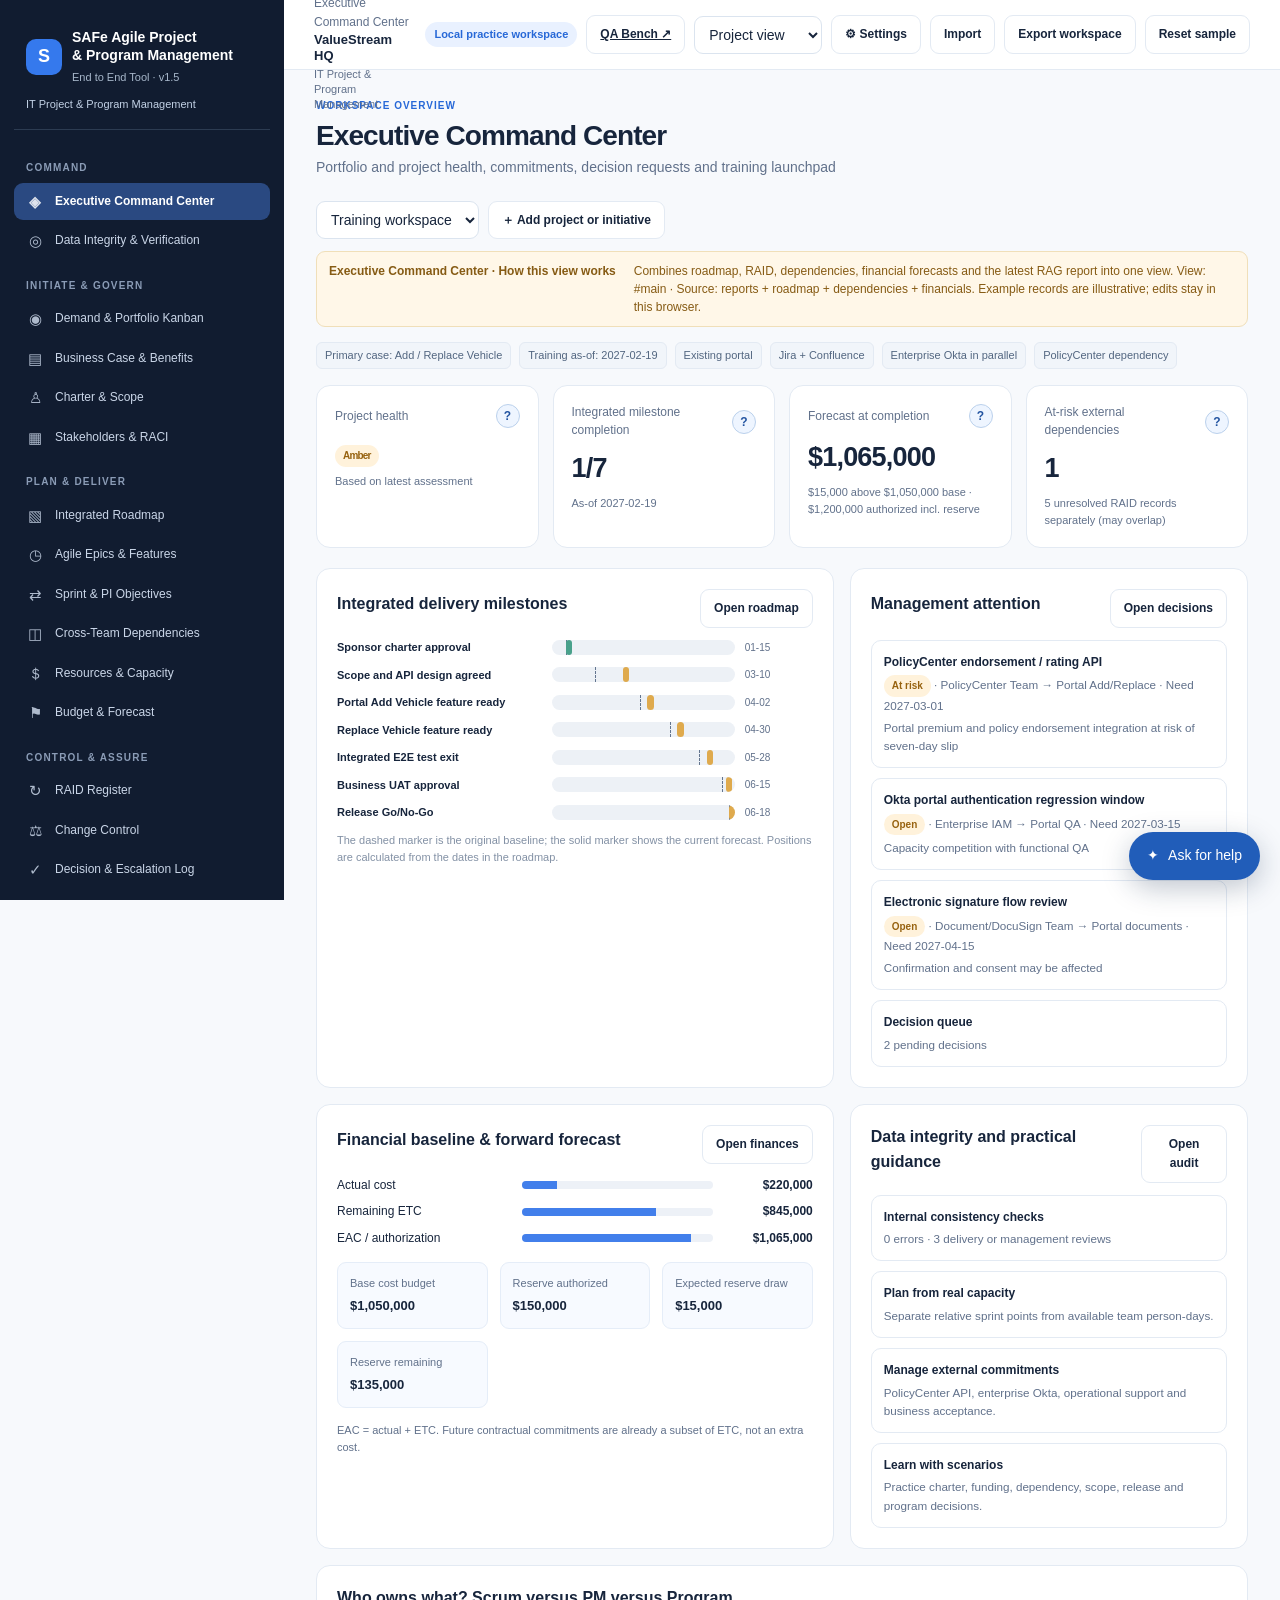
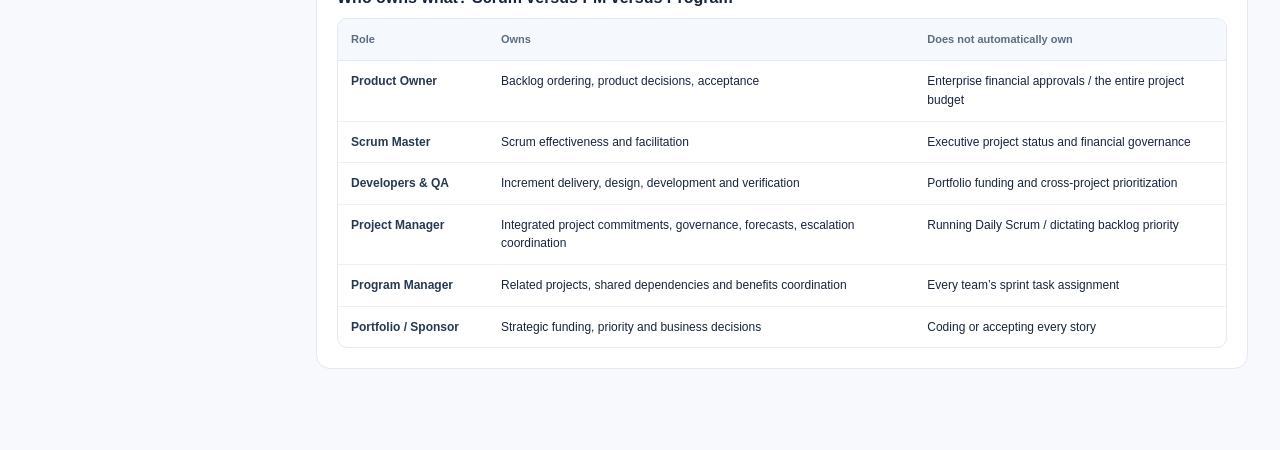
==== Project-Program-Manager/index.html @ 1be23d9d "Rename application to ValueStream HQ" ====
<!doctype html><html lang="en"><head><meta charset="utf-8"><meta name="viewport" content="width=device-width,initial-scale=1"><meta name="description" content="ValueStream HQ | IT Project &amp; Program Management — interactive insurance IT delivery, governance, budget, release and transformation learning workspace"><title>ValueStream HQ | IT Project &amp; Program Management</title><style>:root{--bg:#f7f9fc;--paper:#fff;--ink:#17253c;--sub:#61718b;--line:#e3eaf3;--blue:#2768d7;--bluebg:#e9f1ff;--nav:#111c30;--navtext:#cad6e8;--green:#128064;--amber:#ab6d0b;--red:#c54444;--radius:14px}*{box-sizing:border-box}html,body{margin:0;height:100%;font:14px/1.55 Inter,ui-sans-serif,-apple-system,BlinkMacSystemFont,'Segoe UI',sans-serif;color:var(--ink);background:var(--bg)}button,input,select,textarea{font:inherit}button{cursor:pointer}a{color:var(--blue)}.shell{display:grid;grid-template-columns:284px 1fr;min-height:100vh}.sidebar{background:var(--nav);color:#fff;padding:20px 14px;position:sticky;top:0;height:100vh;overflow:auto;scrollbar-width:thin}.brand{padding:8px 12px 16px;border-bottom:1px solid #2c3b51;margin-bottom:14px}.brandmark{display:flex;align-items:center;gap:10px}.logo{height:36px;width:36px;display:grid;place-items:center;background:#3579ed;border-radius:10px;font-weight:800;font-size:18px}.brand strong{font-size:14px;line-height:1.3;display:block}.brand small{color:#a7b7ca;font-size:11px;display:block;margin-top:5px}.side-section{font-size:10px;letter-spacing:.12em;text-transform:uppercase;color:#8b9cb6;padding:16px 12px 7px;font-weight:800}.navbtn{width:100%;text-align:left;background:transparent;color:var(--navtext);border:0;border-radius:9px;padding:9px 11px;display:flex;align-items:center;gap:10px;line-height:1.3;font-size:12px;margin-bottom:2px}.navbtn .glyph{font-size:15px;width:20px;text-align:center;opacity:.85}.navbtn:hover{background:#23334d;color:#fff}.navbtn.active{background:#2a4981;color:#fff;font-weight:700}.content{min-width:0}.topbar{height:70px;background:var(--paper);border-bottom:1px solid var(--line);display:flex;align-items:center;justify-content:space-between;padding:0 30px;position:sticky;top:0;z-index:10;gap:15px}.crumb{font-size:12px;color:var(--sub)}.topright{display:flex;align-items:center;gap:9px;flex-wrap:wrap}.pill{display:inline-block;padding:4px 9px;border-radius:40px;font-size:11px;background:var(--bluebg);color:var(--blue);font-weight:700}.secondary-pill{background:#f0f3f7;color:#536781}.page{padding:28px 32px 65px;max-width:1600px;margin:auto}.page-head{display:flex;align-items:flex-start;justify-content:space-between;gap:16px;margin-bottom:22px}.page-head h1{font-size:28px;letter-spacing:-.9px;line-height:1.2;margin:5px 0}.muted{color:var(--sub)}.page-head p{max-width:800px;margin:0;color:var(--sub)}.eyebrow{color:var(--blue);font-weight:800;letter-spacing:.1em;text-transform:uppercase;font-size:10px}.btn{border:1px solid var(--line);border-radius:9px;padding:9px 13px;background:#fff;color:var(--ink);font-weight:650;font-size:12px}.btn:hover{border-color:#91b1e9;background:#f8fbff}.btn.primary{background:var(--blue);border-color:var(--blue);color:#fff}.btn.danger{color:var(--red)}.toolbar{display:flex;gap:9px;align-items:center;flex-wrap:wrap}.select,.search,.field{border:1px solid #dbe4ef;border-radius:9px;padding:9px 10px;background:#fff;color:var(--ink);min-width:100px;outline:none}.select:focus,.search:focus,.field:focus{border-color:#5692ed;box-shadow:0 0 0 3px #2c72e01a}.search{min-width:235px}.cards{display:grid;grid-template-columns:repeat(4,minmax(150px,1fr));gap:14px;margin:16px 0 20px}.metric{background:var(--paper);border:1px solid var(--line);border-radius:var(--radius);padding:18px;min-height:120px}.metric label{font-size:12px;color:var(--sub);display:block}.metric .number{font-size:27px;letter-spacing:-.8px;font-weight:750;margin:9px 0 5px}.metric .foot{font-size:11px;color:var(--sub)}.metric .number.small{font-size:20px}.grid2{display:grid;grid-template-columns:1.3fr 1fr;gap:16px}.grid3{display:grid;grid-template-columns:repeat(3,1fr);gap:16px}.panel{background:var(--paper);border:1px solid var(--line);border-radius:var(--radius);padding:20px;margin-bottom:16px;min-width:0}.panel h2{margin:0 0 8px;font-size:16px}.panel h3{margin:0 0 10px;font-size:14px}.panel p{color:var(--sub);margin:5px 0 10px}.panel-head{display:flex;justify-content:space-between;gap:12px;align-items:center;margin-bottom:12px}.help{border-left:3px solid #4688ed;background:#f2f7ff;padding:13px 15px;border-radius:0 9px 9px 0;margin:14px 0 18px;color:#3d5679;font-size:12px}.help strong{color:#1c468b}.table-wrap{overflow:auto;max-width:100%;border:1px solid var(--line);border-radius:10px}table{border-collapse:collapse;width:100%;white-space:nowrap}th{background:#f5f8fc;color:#5b6c83;text-align:left;padding:12px 13px;font-size:11px;font-weight:750;border-bottom:1px solid var(--line)}td{padding:11px 13px;border-bottom:1px solid #edf1f6;font-size:12px}tr:last-child td{border-bottom:0}tbody tr:hover{background:#fbfdff}td:first-child{font-weight:650;color:#263950}th:first-child,td:first-child{position:sticky;left:0;background:inherit}th:first-child{background:#f5f8fc}tbody tr:hover td:first-child{background:#fbfdff}.status{font-size:10px;display:inline-block;padding:3px 8px;border-radius:99px;background:#edf2f8;color:#52657c;font-weight:750}.status.good{background:#e7f8f0;color:#137851}.status.warn{background:#fff2db;color:#97620f}.status.bad{background:#ffe8e7;color:#bd4241}.statline{display:flex;align-items:center;justify-content:space-between;gap:10px;margin:8px 0}.bar{background:#edf1f7;height:8px;border-radius:15px;overflow:hidden;flex:1}.bar>span{height:100%;background:#427feb;display:block}.mini-list{display:grid;gap:10px}.mini-item{border:1px solid var(--line);border-radius:10px;padding:12px}.mini-item strong{display:block;font-size:12px}.mini-item small{display:block;color:var(--sub);margin-top:4px}.timeline{display:grid;gap:12px}.timelinerow{display:grid;grid-template-columns:205px 1fr 68px;align-items:center;gap:10px}.timelinerow .label{font-size:11px;font-weight:650;line-height:1.3}.timeline-track{height:15px;background:#edf1f6;position:relative;border-radius:20px;overflow:hidden}.timeline-fill{position:absolute;height:100%;background:#5b90e3;border-radius:20px}.timeline-fill.risk{background:#dfaa4d}.timeline-fill.complete{background:#49a18b}.tagline{display:flex;gap:8px;align-items:center;flex-wrap:wrap}.tag{background:#f1f5fa;padding:4px 8px;border:1px solid var(--line);border-radius:6px;font-size:11px;color:#526680}.section-intro{font-size:13px;max-width:1000px}.info-grid{display:grid;grid-template-columns:repeat(3,1fr);gap:12px;margin:14px 0}.info-cell{background:#f7faff;border:1px solid #e5edf8;border-radius:9px;padding:12px}.info-cell span{display:block;font-size:11px;color:var(--sub)}.info-cell strong{display:block;font-size:13px;margin-top:4px}.modal{position:fixed;inset:0;background:#0b1625a1;display:flex;align-items:center;justify-content:center;z-index:40;padding:16px}.dialog{background:white;border-radius:16px;max-width:750px;width:100%;max-height:90vh;display:flex;flex-direction:column;box-shadow:0 16px 60px #15284436}.dialog-header{padding:20px 23px;border-bottom:1px solid var(--line);display:flex;justify-content:space-between;align-items:center}.dialog-header h2{font-size:18px;margin:0}.dialog-body{overflow:auto;padding:22px}.formgrid{display:grid;grid-template-columns:repeat(2,minmax(0,1fr));gap:14px}.formgroup{display:flex;flex-direction:column;gap:5px}.formgroup label{font-size:11px;color:#586c84;font-weight:700}.formgroup input,.formgroup select,.formgroup textarea{width:100%}.dialog-footer{display:flex;justify-content:space-between;border-top:1px solid var(--line);padding:15px 22px;gap:10px}.footer-actions{display:flex;gap:8px}.footnote{font-size:11px;color:#8391a5;margin-top:12px}.notes{background:#f8fafc;border-radius:9px;border:1px solid var(--line);padding:14px;font-size:12px;line-height:1.7}.notes h4{font-size:13px;margin:8px 0 4px}.notes p{margin:4px 0}.notes ul{padding-left:22px;margin:5px 0}.tabs{display:flex;gap:7px;flex-wrap:wrap;margin-bottom:16px}.tab{border:1px solid var(--line);background:#fff;padding:7px 11px;border-radius:8px;color:#586c83;font-size:12px;font-weight:650}.tab.active{background:#eaf2ff;color:#2766d6;border-color:#bad3fb}.scenario{padding:15px;border:1px solid var(--line);border-radius:12px;background:#fff;margin:12px 0}.scenario .question{font-weight:750;margin-bottom:10px}.scenario textarea{min-height:90px;width:100%;resize:vertical}.feedback{margin-top:12px;padding:12px;background:#f2f7ff;border-radius:9px;font-size:12px}.reading{white-space:pre-wrap;overflow-wrap:anywhere;font-size:12px;line-height:1.85;padding:16px;background:#fbfcfe;border:1px solid var(--line);border-radius:10px;max-height:72vh;overflow:auto}.svg-chart{width:100%;height:160px}.empty{text-align:center;color:var(--sub);padding:28px}.hint{font-size:11px;color:var(--sub);margin-top:10px}.role-matrix td{white-space:normal;min-width:150px;vertical-align:top}.collapsed{display:none}.hamburger{display:none}.toast{position:fixed;right:20px;bottom:20px;z-index:80;background:#1e314f;color:white;padding:12px 17px;border-radius:9px;box-shadow:0 10px 25px #0002;font-size:12px;max-width:350px}.guide-card{background:#f7faff;border:1px solid #dae6f8;border-radius:12px;padding:15px;margin:10px 0}.guide-card h3{margin:0 0 5px;font-size:14px}.guide-card p{font-size:12px;margin:0}.codechip{font-family:ui-monospace,Consolas,monospace;background:#eff3f8;padding:2px 5px;border-radius:4px;font-size:11px}.notice{background:#fff7e8;color:#865b14;border:1px solid #f0dfb9;border-radius:9px;padding:10px 12px;font-size:11px;margin-bottom:15px} @media(max-width:1050px){.shell{grid-template-columns:230px 1fr}.cards{grid-template-columns:repeat(2,1fr)}.grid2,.grid3{grid-template-columns:1fr}.page{padding:20px}.topbar{padding:0 18px}.sidebar{padding:12px 8px}}@media(max-width:740px){.shell{display:block}.sidebar{position:fixed;z-index:21;width:280px;transform:translateX(-101%);transition:transform .2s}.sidebar.open{transform:none}.hamburger{display:inline-block}.topbar{height:auto;min-height:62px;align-items:flex-start;padding:12px;flex-wrap:wrap}.topright{gap:5px}.page{padding:17px 12px}.page-head{display:block}.page-head h1{font-size:23px}.formgrid,.info-grid{grid-template-columns:1fr}.cards{gap:9px}.metric{padding:13px}.timelinerow{grid-template-columns:120px 1fr 52px}.search{min-width:140px;width:100%}.toolbar{margin-top:10px}}


/* Responsive v1.1: layout adapts without losing records or workflow controls. */
html { -webkit-text-size-adjust:100%; }
body { min-width:0; }
.content, .shell, .topbar, .page, .panel, .panel-head, .toolbar, .mini-item { min-width:0; }
button, select, input, textarea { max-width:100%; }
.btn, .navbtn { touch-action:manipulation; }
.btn:focus-visible, .navbtn:focus-visible, .tab:focus-visible, .sidebar-close:focus-visible, .mobile-tools-toggle:focus-visible {outline:3px solid #87b5ff;outline-offset:2px;}
.topbar-primary { min-width:0; display:flex; align-items:center; flex:1; }
.topbar-brand { min-width:0; }
.topbar-title { font-size:13px; line-height:1.25; display:block; }
.mobile-tools-toggle, .sidebar-close { display:none; }
.sidebar-backdrop[hidden] { display:none!important; }
.sidebar-backdrop { position:fixed; inset:0; background:rgba(8,18,33,.55); z-index:30; }
.brand { position:relative; }
.panel-head > div { min-width:0; }
.page-head h1, .panel h2, .panel h3, .metric .number, td, .mini-item, .help, .notice { overflow-wrap:anywhere; }
.table-wrap { -webkit-overflow-scrolling:touch; }
.tab, .btn { min-height:38px; }
@media(max-width:1180px) and (min-width:741px) {
 .shell {grid-template-columns:240px minmax(0,1fr)}
 .topbar {height:auto; min-height:70px; padding:12px 18px; flex-wrap:wrap}
 .topright {justify-content:flex-end}
 .page {padding:22px 20px 54px}
 .cards {grid-template-columns:repeat(2,minmax(0,1fr))}
}
@media(max-width:740px) {
 .shell {display:block; min-height:100dvh}
 .content {width:100%;min-width:0}
 .drawer-open {overflow:hidden}
 .sidebar {position:fixed;top:0;left:0;bottom:0;z-index:40;width:min(86vw,320px);height:100vh;height:100dvh;transform:translateX(-105%);transition:transform .2s ease;overscroll-behavior:contain;padding:12px 9px 25px;box-shadow:8px 0 30px #0002;visibility:hidden}
 .sidebar.open {transform:translateX(0);visibility:visible}
 .sidebar-close {display:inline-grid;place-items:center;position:absolute;right:7px;top:6px;width:40px;height:40px;border:0;background:#293b59;color:#fff;border-radius:8px;font-size:18px}
 .brand {padding-right:43px}
 .navbtn {min-height:43px;font-size:13px}
 .topbar {display:grid;grid-template-columns:minmax(0,1fr) auto;align-items:center;gap:8px;height:auto;min-height:64px;padding:10px 12px;z-index:20;box-shadow:0 1px 5px #17253c0a}
 .topbar-primary {gap:9px}
 .hamburger {display:inline-flex;align-items:center;justify-content:center;min-width:42px;min-height:42px;font-size:20px;flex:0 0 auto;padding:7px}
 .topbar-brand .crumb {overflow:hidden;text-overflow:ellipsis;white-space:nowrap;font-size:11px}
 .topbar-title {font-size:12px;line-height:1.2;display:-webkit-box;-webkit-line-clamp:2;-webkit-box-orient:vertical;overflow:hidden;max-width:360px}
 .mobile-tools-toggle {display:inline-flex;align-items:center;justify-content:center;gap:6px;min-height:42px;padding:8px 11px;flex:0 0 auto}
 .topright {display:none;grid-column:1/-1;position:absolute;top:100%;left:0;right:0;background:#fff;z-index:21;padding:12px;box-shadow:0 12px 24px #17253c22;border-top:1px solid var(--line);border-bottom:1px solid var(--line);gap:8px;grid-template-columns:repeat(2,minmax(0,1fr));align-items:stretch}
 .topright.open {display:grid}
 .topright .pill {display:none}
 .topright .select {grid-column:1/-1;width:100%;min-height:44px}
 .topright .btn {min-height:44px;white-space:normal;padding:8px}
 .page {max-width:100%;padding:18px 12px calc(45px + env(safe-area-inset-bottom,0px))}
 .page-head {display:flex;flex-direction:column;align-items:stretch;gap:12px;margin-bottom:16px}
 .page-head h1 {font-size:clamp(22px,5vw,28px);letter-spacing:-.45px;line-height:1.2}
 .page-head p {font-size:13px;line-height:1.5}
 .page-head > .toolbar {display:grid;grid-template-columns:1fr 1fr;gap:8px;width:100%;margin:0}
 .page-head > .toolbar .btn {width:100%;min-height:43px;white-space:normal}
 .cards {grid-template-columns:repeat(2,minmax(0,1fr));gap:10px;margin:14px 0}
 .metric {padding:14px;min-height:108px}
 .metric label {font-size:11px;line-height:1.4}
 .metric .number {font-size:clamp(18px,5vw,25px);line-height:1.25;margin:10px 0 5px}
 .metric .number.small {font-size:18px}
 .grid2,.grid3,.info-grid,.formgrid {grid-template-columns:1fr;gap:12px}
 .info-grid {grid-template-columns:repeat(2,minmax(0,1fr))}
 .panel {padding:15px;margin-bottom:12px}
 .panel-head {align-items:flex-start;flex-wrap:wrap;gap:10px}
 .panel-head .search {width:100%;min-width:0;flex:1 0 100%;min-height:44px}
 .panel-head > .btn {min-height:40px}
 .help {padding:12px;font-size:12px}
 .timelinerow {display:grid;grid-template-columns:minmax(0,1fr) auto;gap:7px}
 .timelinerow .label {grid-column:1;font-size:12px}
 .timelinerow .muted {grid-column:2;grid-row:1;text-align:right}
 .timeline-track {grid-column:1/-1;grid-row:2;height:12px}
 .statline {display:grid;grid-template-columns:minmax(0,1fr) auto;gap:4px 10px;margin:12px 0}
 .statline > span:first-child {grid-column:1/-1;width:auto!important;min-width:0;font-size:12px}
 .statline .bar {min-width:0;grid-column:1}
 .statline > strong {grid-column:2;min-width:0!important}
 .table-wrap:not(.records-wrap) {max-width:100%;overflow:auto}
 .table-wrap:not(.records-wrap) table {min-width:620px}
 .records-wrap {overflow:visible;border:0;border-radius:0}
 .record-table, .record-table tbody {display:block;width:100%;white-space:normal}
 .record-table thead {display:none}
 .record-table tbody {display:grid;gap:11px}
 .record-table tr {display:block;background:white;border:1px solid var(--line);border-radius:11px;overflow:hidden;box-shadow:0 1px 2px #17253c0a}
 .record-table tr:hover {background:white}
 .record-table td {position:static!important;display:grid;grid-template-columns:minmax(105px,38%) minmax(0,1fr);gap:10px;align-items:start;white-space:normal;word-break:normal;overflow-wrap:anywhere;padding:9px 11px;background:white!important;line-height:1.45;border-bottom:1px solid #eef2f7;font-size:12px;min-width:0}
 .record-table td::before {content:attr(data-label);font-size:11px;font-weight:650;color:var(--sub);line-height:1.4}
 .record-table td:first-child {display:block;padding:13px 11px;background:#f6f9ff!important;font-size:14px;font-weight:750;color:var(--ink)}
 .record-table td:first-child::before {display:block;margin-bottom:4px;font-size:10px;text-transform:uppercase;letter-spacing:.04em}
 .record-table td.record-actions {display:block;background:#f9fbfe!important;border-bottom:0;padding:9px 11px}
 .record-table td.record-actions::before,.record-table .empty::before {display:none}
 .record-table td.record-actions .btn {width:100%;min-height:42px}
 .record-table .empty {display:block;padding:20px}
 .modal {padding:0;align-items:flex-end}
 .dialog {width:100%;max-width:100%;max-height:94vh;max-height:94dvh;border-radius:18px 18px 0 0}
 .dialog-header {padding:16px 16px 13px;gap:12px}
 .dialog-header h2 {font-size:17px;min-width:0;overflow-wrap:anywhere}
 .dialog-body {padding:16px;overscroll-behavior:contain}
 .formgrid {gap:12px}
 .formgroup input,.formgroup select,.formgroup textarea,.search,.field {font-size:16px;min-height:44px}
 .dialog-footer {padding:12px 14px calc(12px + env(safe-area-inset-bottom,0px));flex-wrap:wrap;gap:8px}
 .footer-actions {margin-left:auto;flex:1;justify-content:flex-end;min-width:0}
 .footer-actions .btn {min-height:44px;flex:1 1 auto}
 .toast {left:12px;right:12px;bottom:calc(12px + env(safe-area-inset-bottom,0px));max-width:none}
 .tabs {flex-wrap:nowrap;overflow-x:auto;-webkit-overflow-scrolling:touch;padding-bottom:5px}
 .tab {flex:0 0 auto;min-height:43px}
 .reading {padding:12px;max-height:70dvh;line-height:1.7;font-size:12px}
 .scenario {padding:13px}
 .scenario textarea {font-size:16px;min-height:110px}
}
@media(max-width:390px){
 .page {padding:14px 10px 40px}
 .panel {padding:12px}
 .metric {padding:12px;min-height:115px}
 .info-grid {grid-template-columns:1fr}
 .topbar-title {font-size:11px}
 .record-table td {grid-template-columns:minmax(95px,37%) minmax(0,1fr);gap:7px}
}
@media(prefers-reduced-motion:reduce){.sidebar {transition:none!important}}


/* v1.2: contextual field explanations; touch-accessible and keyboard-friendly. */
.header-field,.field-label{display:flex;align-items:center;gap:7px}
.header-field{white-space:nowrap}
.field-label label{font-size:11px;font-weight:750;color:#415974}
.field-help-trigger{display:inline-flex;align-items:center;justify-content:center;flex:none;width:22px;height:22px;border:1px solid #bbd1ec;border-radius:50%;background:#eef5ff;color:#2354a1;font-size:12px;font-weight:800;padding:0;line-height:1;cursor:help}
.field-help-trigger:hover,.field-help-trigger:focus-visible{background:#dbeafe;border-color:#5b91d7;outline:2px solid transparent;box-shadow:0 0 0 2px #b4d3ff}
.form-help-inline{font-size:11px;line-height:1.45;color:#677992;margin-top:1px}
.modal-help-intro{font-size:12px;color:#627a96;margin:0 0 16px;padding:9px 11px;background:#f5f8fc;border:1px solid #e6edf5;border-radius:8px}
.field-help-backdrop{display:none}
.field-help-popup{position:fixed;z-index:110;width:min(354px,calc(100vw - 24px));max-height:min(490px,calc(100vh - 24px));overflow:auto;background:#fff;border:1px solid #cbd9e9;border-radius:13px;box-shadow:0 15px 45px #142a4b35;color:#1e304a}
.field-help-head{display:flex;justify-content:space-between;align-items:flex-start;gap:8px;padding:14px 15px 11px;background:#f4f8ff;border-bottom:1px solid #e3ebf6}
.field-help-head small{font-size:9px;letter-spacing:.06em;color:#386fbd;font-weight:800;text-transform:uppercase;display:block}
.field-help-head h3{margin:2px 0 0;font-size:15px;color:#162c4e}
.field-help-close{width:29px;height:29px;border:1px solid #dce6f2;border-radius:8px;background:#fff;color:#415a76;cursor:pointer}
.field-help-content{padding:13px 15px 15px}
.field-help-row{margin-bottom:12px}
.field-help-row:last-child{margin-bottom:0}
.field-help-row strong{font-size:10px;color:#526985;letter-spacing:.02em;text-transform:uppercase;display:block;margin-bottom:3px}
.field-help-row p{font-size:12px;line-height:1.55;margin:0;color:#253b58;overflow-wrap:anywhere}
.field-help-row.example{background:#eef5ff;border-left:3px solid #3b7bc8;padding:9px 11px;border-radius:5px}
.field-help-row.example strong{color:#1f5cad}
@media(max-width:740px){
 .field-help-backdrop{display:block;position:fixed;inset:0;z-index:109;background:#0d1a2d70}
 .field-help-popup{left:0!important;right:0!important;top:auto!important;bottom:0!important;width:100%;max-height:min(77vh,650px);border-radius:16px 16px 0 0;border-bottom:0;padding-bottom:max(8px,env(safe-area-inset-bottom))}
 .field-help-trigger{width:29px;height:29px;font-size:14px}
 .form-help-inline{font-size:12px}
 .field-help-head h3{font-size:16px}
 .field-help-row p{font-size:13px}
}

/* Small help controls for KPI cards; readable without overflowing on narrow screens. */
.metric label{display:flex;align-items:center;justify-content:space-between;gap:6px;line-height:1.45}
.metric label .field-help-trigger{min-width:24px;min-height:24px;flex:none;margin-left:auto}
@media(max-width:740px){.metric label .field-help-trigger{min-width:30px;min-height:30px}}

/* v1.5 — persistent, mobile-friendly offline contextual help chat. */
#chatDock{position:fixed;z-index:95;bottom:calc(20px + env(safe-area-inset-bottom,0px));right:20px;pointer-events:none;font-family:inherit}
#chatDock button,#chatDock textarea{font:inherit}
#chatDock button{cursor:pointer;touch-action:manipulation}
#chatDock>*{pointer-events:auto}
#chatLauncher{border:0;border-radius:99px;background:#215db9;color:#fff;padding:13px 18px;display:flex;align-items:center;gap:9px;box-shadow:0 8px 28px #13294a44;font-size:13px;font-weight:750;min-height:48px;margin-left:auto}
#chatLauncher:hover{background:#194d9b}
#chatLauncher:focus-visible,.chat-panel button:focus-visible,.chat-panel textarea:focus-visible{outline:3px solid #92bdff;outline-offset:2px}
.chat-panel{width:min(430px,calc(100vw - 24px));height:min(670px,calc(100dvh - 95px));background:#fff;border:1px solid #cad8eb;border-radius:17px;box-shadow:0 22px 75px #12264055;display:flex;flex-direction:column;overflow:hidden;margin-bottom:12px;color:var(--ink)}
.chat-panel[hidden]{display:none!important}
.chat-head{display:flex;justify-content:space-between;align-items:center;padding:14px 15px;background:#142641;color:#fff;gap:10px;flex-shrink:0}
.chat-head strong{display:block;font-size:15px;line-height:1.2}
.chat-head small{display:block;color:#b9c9e1;font-size:11px;line-height:1.45;margin-top:4px}
#chatClose{background:#324766;border:1px solid #425b7d;color:white;min-width:36px;height:36px;border-radius:9px;font-size:16px}
.chat-offline{font-size:11px;padding:9px 14px;background:#f1f6ff;border-bottom:1px solid #dce6f4;color:#3b5c86;flex-shrink:0}
.chat-online-dot{display:inline-block;height:8px;width:8px;background:#4387c7;border-radius:50%;margin-right:6px}
.chat-log{flex:1;overflow:auto;overscroll-behavior:contain;padding:14px;display:flex;flex-direction:column;align-items:flex-start;gap:12px;min-height:80px;background:#fbfcff}
.chat-msg{max-width:94%;font-size:12px;line-height:1.62;border:1px solid #dfe7f1;background:#fff;padding:11px 12px;border-radius:12px;overflow-wrap:anywhere}
.chat-msg-user{align-self:flex-end;background:#eaf2ff;border-color:#cddff8}
.chat-msg-tag{font-size:10px;letter-spacing:.02em;font-weight:750;color:#52739f;margin-bottom:4px}
.chat-msg-body{color:#263951}
.chat-go{background:none;border:0;color:#155db7;font-weight:750;padding:8px 0 0;text-align:left;font-size:12px}
.chat-go:hover{text-decoration:underline}
.chat-suggestions{display:flex;gap:7px;overflow:auto;padding:10px 12px;flex-shrink:0;border-top:1px solid #edf1f7;-webkit-overflow-scrolling:touch}
.chat-chip{flex:0 0 auto;background:#f1f6ff;color:#2e5b96;border:1px solid #d8e6fa;border-radius:20px;padding:7px 10px;white-space:nowrap;font-size:11px}
.chat-chip:hover{background:#dfedff}
.chat-form{flex-shrink:0;border-top:1px solid #e6edf7;padding:11px 12px 12px;background:#fff}
.chat-label{display:block;color:#5b6f8a;font-size:11px;font-weight:650;margin-bottom:7px}
.chat-compose{display:flex;gap:8px;align-items:stretch}
#chatQuestion{flex:1;min-width:0;border:1px solid #bdcce0;border-radius:9px;resize:none;padding:10px;color:var(--ink);font-size:13px;line-height:1.4;max-height:100px}
.chat-compose button{align-self:stretch;border:0;border-radius:9px;background:#2267c7;color:#fff;font-size:12px;font-weight:750;padding:0 13px;min-width:55px}
.chat-compose button:hover{background:#1752a9}
.chat-foot{color:#8290a4;font-size:10px;line-height:1.5;margin-top:7px}
.chat-ask-field{display:block;margin-top:10px;min-height:36px;border-radius:8px;border:1px solid #bad3f2;background:#f1f7ff;color:#1d5da5;font-weight:700;font-size:12px;padding:7px 10px}
@media(max-width:740px){
 #chatDock{right:12px;bottom:calc(13px + env(safe-area-inset-bottom,0px))}
 .chat-is-open #chatDock{right:0;left:0;bottom:0}
 .chat-panel{width:100vw;height:min(86dvh,760px);height:min(86vh,760px);height:min(86dvh,760px);margin-bottom:0;border-radius:17px 17px 0 0;border-left:0;border-right:0;border-bottom:0;padding-bottom:env(safe-area-inset-bottom,0px)}
 .chat-is-open #chatLauncher{display:none}
 #chatLauncher{font-size:12px;padding:12px 14px;min-height:48px}
 .chat-msg{font-size:13px}
 .chat-head{padding:14px 16px}
 .chat-form{padding:10px 12px}
 #chatQuestion{font-size:16px}
 .chat-chip{font-size:12px;min-height:36px}
}
@media(max-height:480px) and (min-width:741px){.chat-panel{height:calc(100dvh - 28px)}}

@media(max-width:740px){.chat-is-open #modal{visibility:hidden}}

/* Product positioning — visible beneath the application title on desktop and mobile. */
.brand-tagline{margin:11px 0 0;color:#c2d1e5;font-size:11px;line-height:1.45;max-width:240px;overflow-wrap:break-word}
.topbar-tagline{display:block;color:var(--sub);font-size:11px;line-height:1.35;margin-top:3px;max-width:580px;overflow-wrap:break-word}
@media(max-width:740px){
 .topbar-tagline{font-size:10px;line-height:1.25;max-width:350px;margin-top:4px}
 .brand-tagline{font-size:11px;margin-top:10px}
}
@media(max-width:390px){
 .topbar-tagline{font-size:10px;max-width:220px}
}

.workspace-picker{margin-bottom:12px}
.workspace-picker .select{max-width:min(100%,22rem)}
#newWorkspace label{min-width:0}
#newWorkspace label .field{display:block;width:100%;margin-top:5px}
#newWorkspace [hidden]{display:none}

/* Scoped page-level data/UX context; retains the existing dashboard styles */
.ux-page-context{display:flex;gap:11px 18px;align-items:flex-start;flex-wrap:wrap;line-height:1.5}
.ux-page-context strong{font-size:12px;flex:0 0 auto}
.ux-page-context span{min-width:0;flex:1 1 310px;font-size:12px}
@media(max-width:550px){.ux-page-context{display:block}.ux-page-context span{display:block;margin-top:5px}}
</style></head><body><div class="shell"><aside class="sidebar" id="sidebar" aria-label="Module navigation"></aside><div class="sidebar-backdrop" id="sidebarBackdrop" hidden></div><div class="content"><header class="topbar"><div class="topbar-primary"><button class="btn hamburger" id="hamburger" aria-label="Open navigation" aria-controls="sidebar" aria-expanded="false">☰</button><div class="topbar-brand"><div class="crumb" id="crumb"></div><strong class="topbar-title">ValueStream HQ</strong><span class="topbar-tagline">IT Project &amp; Program Management</span></div></div><button class="btn mobile-tools-toggle" id="toolsToggle" aria-expanded="false" aria-controls="topActions">Tools ▾</button><div class="topright" id="topActions"><span class="pill">Local practice workspace</span><a class="btn" href="/qa-bench.html" target="_blank" rel="noopener noreferrer">QA Bench ↗</a><select id="mode" class="select" aria-label="View mode"><option value="project">Project view</option><option value="program">Program view</option></select><button class="btn" data-action="settings">⚙ Settings</button><button class="btn" data-action="import">Import</button><button class="btn" data-action="export">Export workspace</button><button class="btn" data-action="reset">Reset sample</button></div></header><main class="page"><div class="page-head" id="pagehead"></div><div id="workspaceControls"></div><div id="main"></div></main></div></div><div id="modal"></div><input type="file" id="importFile" accept="application/json,.json" hidden><script>window.STARTER={"metadata": {"title": "ValueStream HQ", "version": "1.5.0", "industry": "Property & Casualty Insurance", "case": "Add / Replace Vehicle", "portfolio": "Digital Insurance Modernization", "projectStart": "2027-01-04", "targetRelease": "2027-06-18", "budget": 1200000, "illustrative": true, "dataSource": "Fictional training data; no real insurer or live system records", "reference": "Complete brand-neutral SAFe/FNOL learning reference included", "asOfDate": "2027-02-19", "snapshotBasis": "Illustrative week-7 project status; fictional records only", "capacityPeriod": "Two-week S4 window, 2027-02-15 to 2027-02-26"}, "modules": {"intake": [{"title": "Add/Replace Vehicle", "type": "Project", "sponsor": "Personal Lines Digital", "value": "Self-service policy endorsements", "priority": "High", "status": "Approved", "decision": "Charter approved 2027-01-15; current delivery forecasts remain conditional"}, {"title": "Enterprise Okta rollout", "type": "Enterprise project", "sponsor": "Identity Office", "value": "Standardize enterprise authentication", "priority": "High", "status": "In progress", "decision": "Portal integration required"}, {"title": "Policy document enhancement", "type": "Candidate project", "sponsor": "Operations", "value": "Reduce paper handling", "priority": "Medium", "status": "Assessing", "decision": "Await business case"}, {"title": "Digital FNOL intake", "type": "Portfolio idea", "sponsor": "Claims", "value": "Improve claim reporting", "priority": "Medium", "status": "Discovery", "decision": "Separate claims case study"}, {"title": "Billing Self-Service", "type": "Candidate project", "sponsor": "Digital Operations", "value": "Online billing servicing", "priority": "Medium", "status": "Discovery", "decision": "Independent approval required before program membership"}], "business": [{"metric": "Eligible vehicle changes completed online", "baseline": "0% (illustrative)", "target": "40%", "actual": "Not measured", "owner": "Digital Product Owner", "measurement": "Monthly portal analytics", "status": "Planning"}, {"metric": "Average assisted servicing time", "baseline": "18 min (illustrative)", "target": "10 min", "actual": "Not measured", "owner": "Operations Lead", "measurement": "Monthly operation sample", "status": "Planning"}, {"metric": "Vehicle-change transaction success", "baseline": "Not measured", "target": ">= 98%", "actual": "Not measured", "owner": "Service Owner", "measurement": "Production telemetry", "status": "Planning"}, {"metric": "Escaped Sev1/Sev2 defects", "baseline": "N/A — capability not launched", "target": "0 production Sev1/Sev2 escapes", "actual": "Not measured", "owner": "QA Lead", "measurement": "Defect and incident reports", "status": "Planning"}], "charter": [{"item": "Business objective", "detail": "Allow eligible policyholders to add or replace insured vehicles in existing portal", "owner": "Sponsor", "status": "Approved"}, {"item": "In scope", "detail": "Add Vehicle; Replace Vehicle; eligibility; premium impact; confirmation; E2E validation", "owner": "Product Owner", "status": "Approved"}, {"item": "Out of scope", "detail": "New policy quote/bind; separate vehicle removal; enterprise Okta implementation itself", "owner": "Sponsor", "status": "Approved"}, {"item": "Assumption", "detail": "Portal remains live; shared team provides BAU support; PolicyCenter provides needed transaction interfaces", "owner": "PM", "status": "Under review"}, {"item": "Funding authority", "detail": "Sponsor is accountable for funding decisions; delegated authority follows documented investment controls", "owner": "Finance", "status": "Approved"}], "stakeholders": [{"name": "Business sponsor", "role": "Personal Lines executive", "accountability": "Business outcome and authorized scope", "authority": "Funding and tradeoffs", "engagement": "Monthly steering", "status": "Engaged"}, {"name": "Product Owner", "role": "Portal PO", "accountability": "Backlog ordering and requirements", "authority": "Backlog acceptance", "engagement": "Weekly delivery review", "status": "Engaged"}, {"name": "Scrum Master", "role": "Portal SM", "accountability": "Scrum events and team effectiveness", "authority": "Scrum process", "engagement": "Scrum events", "status": "Engaged"}, {"name": "Development lead", "role": "Portal engineering", "accountability": "Technical execution and estimates", "authority": "Technical work", "engagement": "Weekly delivery review", "status": "Engaged"}, {"name": "QA Lead", "role": "Portal QA", "accountability": "Test plan, execution, defect evidence", "authority": "Quality recommendation", "engagement": "Weekly delivery review", "status": "Engaged"}, {"name": "PolicyCenter lead", "role": "Policy system team", "accountability": "Transaction integration contract", "authority": "PC delivery commitments", "engagement": "Dependency review", "status": "Engaged"}, {"name": "Enterprise identity lead", "role": "Okta rollout team", "accountability": "Enterprise rollout requirements", "authority": "Okta rollout decisions", "engagement": "Dependency review", "status": "Engaged"}, {"name": "Project Manager", "role": "Portal initiative", "accountability": "Integrated delivery coordination and governance", "authority": "Escalation and plan within delegation", "engagement": "Project governance", "status": "Engaged"}], "roadmap": [{"milestone": "Sponsor charter approval", "owner": "Sponsor", "baseline": "2027-01-15", "forecast": "2027-01-15", "status": "Complete", "dependency": "Business case", "evidence": "Signed charter approval (sample)"}, {"milestone": "Scope and API design agreed", "owner": "PO / Architect", "baseline": "2027-02-12", "forecast": "2027-03-10", "status": "At risk", "dependency": "PC interface specification", "evidence": "Scope draft; PolicyCenter interface contract not yet signed"}, {"milestone": "Portal Add Vehicle feature ready", "owner": "Portal team", "baseline": "2027-03-26", "forecast": "2027-04-02", "status": "At risk", "dependency": "PC rating and policy update", "evidence": "Portal UI in progress; end-to-end feature not complete"}, {"milestone": "Replace Vehicle feature ready", "owner": "Portal team", "baseline": "2027-04-23", "forecast": "2027-04-30", "status": "At risk", "dependency": "PC replacement transaction", "evidence": "Replace flow design in progress; PC transaction readiness pending"}, {"milestone": "Integrated E2E test exit", "owner": "QA Lead", "baseline": "2027-05-21", "forecast": "2027-05-28", "status": "At risk", "dependency": "Stable PC and Okta environment", "evidence": "Formal E2E exit evidence pending"}, {"milestone": "Business UAT approval", "owner": "Business Lead", "baseline": "2027-06-11", "forecast": "2027-06-15", "status": "At risk", "dependency": "E2E exit", "evidence": "Business acceptance not yet obtained"}, {"milestone": "Release Go/No-Go", "owner": "Release Authority", "baseline": "2027-06-18", "forecast": "2027-06-18", "status": "At risk", "dependency": "All readiness gates", "evidence": "Release date held as target; recovery decision pending"}], "backlog": [{"key": "AV-101", "type": "Epic", "title": "Add a vehicle to existing auto policy", "owner": "PO", "pi": "PI-1", "sprint": "Multiple", "points": "13", "status": "In progress", "acceptance": "Eligible policy change is confirmed"}, {"key": "AV-102", "type": "Feature", "title": "Retrieve current policy and vehicles", "owner": "Portal Lead", "pi": "PI-1", "sprint": "S1", "points": "8", "status": "Done", "acceptance": "Correct active policy returned"}, {"key": "AV-103", "type": "Story", "title": "Capture VIN, make, model and garaging", "owner": "Portal Lead", "pi": "PI-1", "sprint": "S2", "points": "5", "status": "Done", "acceptance": "Required fields validated"}, {"key": "AV-201", "type": "Epic", "title": "Replace an insured vehicle", "owner": "PO", "pi": "PI-2", "sprint": "Multiple", "points": "13", "status": "Draft", "acceptance": "Original and replacement policy state correct"}, {"key": "AV-202", "type": "Feature", "title": "Calculate premium impact via PolicyCenter", "owner": "PC Lead", "pi": "PI-2", "sprint": "S6", "points": "8", "status": "At risk", "acceptance": "New premium and effective date verified"}, {"key": "AV-301", "type": "Feature", "title": "Authentication regression for Okta integration", "owner": "QA Lead", "pi": "PI-2", "sprint": "S6", "points": "5", "status": "Ready", "acceptance": "Login, session, access checks pass"}, {"key": "AV-401", "type": "Story", "title": "Show confirmation and applicable documents", "owner": "Portal Lead", "pi": "PI-2", "sprint": "S8", "points": "5", "status": "Draft", "acceptance": "Audit confirmation and documents available"}], "iterations": [{"iteration": "S1", "goal": "Confirm vehicle retrieval and baseline capacity", "capacity": "40", "planned": "34", "done": "30", "confidence": "Medium", "demo": "Policy lookup demo", "status": "Complete"}, {"iteration": "S2", "goal": "Vehicle data capture and validation", "capacity": "40", "planned": "31", "done": "28", "confidence": "Medium", "demo": "Vehicle entry demo", "status": "Complete"}, {"iteration": "S3", "goal": "Add Vehicle portal slice; prepare integration and Okta regression", "capacity": "38", "planned": "35", "done": "32", "confidence": "Low", "demo": "UI and service stub demonstration; PC interface not yet integrated", "status": "Complete"}, {"iteration": "S4", "goal": "Replace Vehicle UI flow and premium API contract", "capacity": "38", "planned": "40", "done": "10", "confidence": "Low", "demo": "Replace flow slice; PolicyCenter integration remains pending", "status": "In progress"}, {"iteration": "PI-1", "goal": "Validate portal flows and integration contracts before end-to-end API readiness", "capacity": "156", "planned": "140", "done": "100", "confidence": "Medium", "demo": "Integrated progress and dependency demonstration", "status": "In progress"}], "dependencies": [{"deliverable": "PolicyCenter endorsement / rating API", "producer": "PolicyCenter Team", "consumer": "Portal Add/Replace", "neededBy": "2027-03-01", "forecast": "2027-03-08", "impact": "Portal premium and policy endorsement integration at risk of seven-day slip", "owner": "PC Lead", "status": "At risk", "escalate": "2027-02-23"}, {"deliverable": "Okta portal authentication regression window", "producer": "Enterprise IAM", "consumer": "Portal QA", "neededBy": "2027-03-15", "forecast": "2027-03-15", "impact": "Capacity competition with functional QA", "owner": "IAM Lead", "status": "Open", "escalate": "2027-03-01"}, {"deliverable": "Electronic signature flow review", "producer": "Document/DocuSign Team", "consumer": "Portal documents", "neededBy": "2027-04-15", "forecast": "2027-04-15", "impact": "Confirmation and consent may be affected", "owner": "Document Lead", "status": "Open", "escalate": "2027-04-01"}, {"deliverable": "UAT test accounts and policy data", "producer": "Test Data Team", "consumer": "Business UAT", "neededBy": "2027-05-20", "forecast": "2027-05-20", "impact": "UAT may slip", "owner": "QA Lead", "status": "Open", "escalate": "2027-05-06"}], "capacity": [{"team": "Portal Dev", "skill": "Frontend / Full-stack", "people": "8", "daysPerPerson": "10", "leave": "8", "support": "12", "other": "10", "available": "50", "owner": "Engineering Manager"}, {"team": "Portal QA", "skill": "Functional / Integration QA", "people": "4", "daysPerPerson": "10", "leave": "4", "support": "8", "other": "6", "available": "22", "owner": "QA Manager"}, {"team": "PolicyCenter", "skill": "Backend / Guidewire", "people": "3", "daysPerPerson": "10", "leave": "2", "support": "4", "other": "12", "available": "12", "owner": "PC Functional Manager"}, {"team": "Business SMEs", "skill": "UAT / underwriting", "people": "2", "daysPerPerson": "10", "leave": "0", "support": "3", "other": "9", "available": "8", "owner": "Operations Lead"}], "financials": [{"category": "Portal delivery", "baseline": "420000", "actual": "90000", "etc": "320000", "commitments": "10000", "owner": "Engineering Manager"}, {"category": "PolicyCenter integration", "baseline": "240000", "actual": "45000", "etc": "210000", "commitments": "20000", "owner": "PC Lead"}, {"category": "Quality and test", "baseline": "180000", "actual": "35000", "etc": "155000", "commitments": "8000", "owner": "QA Lead"}, {"category": "Architecture / security", "baseline": "120000", "actual": "40000", "etc": "85000", "commitments": "10000", "owner": "Architect"}, {"category": "Release and operational readiness", "baseline": "90000", "actual": "10000", "etc": "75000", "commitments": "5000", "owner": "Release Lead"}, {"category": "Contingency reserve", "baseline": "150000", "actual": "0", "etc": "0", "commitments": "0", "owner": "PMO / Sponsor"}], "raid": [{"id": "R-001", "type": "Risk", "description": "PolicyCenter transaction API forecast may slip", "impact": "High", "likelihood": "High", "owner": "PC Lead", "due": "2027-02-23", "mitigation": "Agree API contract and workaround milestones", "status": "Open"}, {"id": "R-002", "type": "Risk", "description": "Okta rollout consumes shared QA and developer capacity", "impact": "High", "likelihood": "Medium", "owner": "Portal PM", "due": "2027-03-01", "mitigation": "Confirm resource allocation and resequence work", "status": "Open"}, {"id": "A-001", "type": "Assumption", "description": "Production support reserve is sufficient", "impact": "Medium", "likelihood": "Medium", "owner": "Scrum Master", "due": "2027-02-23", "mitigation": "Validate with historical incident trend", "status": "Validate"}, {"id": "I-001", "type": "Issue", "description": "UAT data cannot cover midterm endorsements", "impact": "High", "likelihood": "N/A", "owner": "Test Data Lead", "due": "2027-05-01", "mitigation": "Secure representative policies and approval", "status": "Open"}, {"id": "D-001", "type": "Dependency", "description": "Portal E2E requires PolicyCenter test endpoint", "impact": "High", "likelihood": "N/A", "owner": "PC Lead", "due": "2027-03-01", "mitigation": "Confirm readiness evidence and early integration", "status": "Open"}], "changes": [{"id": "CR-001", "request": "Add stand-alone Remove Vehicle to launch scope", "impact": "Business, PC, QA and release impact", "cost": "95000", "days": "21", "sponsor": "Business Sponsor", "decision": "Pending analysis", "status": "Open"}], "decisions": [{"id": "DEC-001", "question": "Can portal retain release date if PC API slips?", "options": "Resequence; reduce scope; extend release", "recommendation": "Timebox API integration spike, then present revised plan", "authority": "Sponsor", "due": "2027-03-03", "decision": "Pending", "status": "Open"}, {"id": "DEC-002", "question": "Who approves expanded state eligibility?", "options": "Initial states only; broaden with controls", "recommendation": "Start limited rollout pending compliance review", "authority": "Business / Compliance", "due": "2027-04-10", "decision": "Pending", "status": "Open"}], "quality": [{"scenario": "Add Vehicle happy path", "level": "E2E", "owner": "QA Lead", "planned": "15", "passed": "0", "failed": "0", "blocked": "3", "status": "Blocked", "evidence": "Three E2E cases waiting on PolicyCenter API; not counted as passed"}, {"scenario": "Replace Vehicle effective date", "level": "E2E", "owner": "QA Lead", "planned": "20", "passed": "0", "failed": "0", "blocked": "0", "status": "Planned", "evidence": "Planned formal test evidence; no execution artifact yet"}, {"scenario": "Okta login / session regression", "level": "Integration", "owner": "QA Lead", "planned": "18", "passed": "0", "failed": "0", "blocked": "0", "status": "Planned", "evidence": "Planned formal test evidence; no execution artifact yet"}, {"scenario": "Premium recalculation", "level": "Integration", "owner": "QA Lead", "planned": "12", "passed": "0", "failed": "0", "blocked": "0", "status": "Planned", "evidence": "Planned formal test evidence; no execution artifact yet"}, {"scenario": "Authorization and audit trail", "level": "Security", "owner": "Security Lead", "planned": "8", "passed": "0", "failed": "0", "blocked": "0", "status": "Planned", "evidence": "Planned formal test evidence; no execution artifact yet"}, {"scenario": "Business acceptance", "level": "UAT", "owner": "Operations Lead", "planned": "10", "passed": "0", "failed": "0", "blocked": "0", "status": "Planned", "evidence": "Planned formal test evidence; no execution artifact yet"}], "release": [{"gate": "Business acceptance criteria met", "owner": "Business PO", "evidence": "Signed UAT record", "due": "2027-06-11", "status": "Not started", "approver": "Business Sponsor"}, {"gate": "SIT / E2E exit criteria met", "owner": "QA Lead", "evidence": "QA summary / defect disposition", "due": "2027-06-11", "status": "Not started", "approver": "QA / Release"}, {"gate": "Security, privacy and compliance approvals", "owner": "Control Owners", "evidence": "Approval record", "due": "2027-06-14", "status": "Not started", "approver": "Security / Compliance"}, {"gate": "Deployment plan and rollback rehearsal", "owner": "Release Lead", "evidence": "Runbook / rehearsal result", "due": "2027-06-15", "status": "Not started", "approver": "Change Authority"}, {"gate": "Production monitoring and support ready", "owner": "Service Owner", "evidence": "Dashboard / runbook / contacts", "due": "2027-06-15", "status": "Not started", "approver": "Operations"}, {"gate": "Go/No-Go decision recorded", "owner": "Release Authority", "evidence": "Decision / exceptions", "due": "2027-06-18", "status": "Not started", "approver": "Release Authority"}], "operations": [{"item": "First 48-hour support staffing", "owner": "Service Owner", "threshold": "Support available", "actual": "Not yet measured", "status": "Planning", "evidence": "Hypercare roster"}, {"item": "Failed policy transactions", "owner": "Engineering Lead", "threshold": "< 2%", "actual": "Not measured", "status": "Planning", "evidence": "Transaction telemetry"}, {"item": "Outstanding Sev1 incidents", "owner": "Incident Commander", "threshold": "0", "actual": "Not measured", "status": "Planning", "evidence": "Incident log"}, {"item": "Policy record reconciliation", "owner": "PC / Operations", "threshold": "100% exceptions reviewed", "actual": "Not measured", "status": "Planning", "evidence": "Reconciliation report"}, {"item": "Hypercare exit", "owner": "Service Owner", "threshold": "Thresholds met for agreed window", "actual": "Not measured", "status": "Planning", "evidence": "Sign-off"}], "vendors": [{"vendor": "External integration vendor", "deliverable": "Integration contract assistance", "contract": "Statement of work", "due": "2027-03-01", "owner": "Vendor Manager", "status": "Draft", "escalation": "Vendor governance"}, {"vendor": "Document services provider", "deliverable": "E-signature dependency review", "contract": "Service agreement", "due": "2027-04-15", "owner": "Vendor Manager", "status": "Open", "escalation": "Account representative"}], "compliance": [{"control": "Authenticated customer authorization", "evidence": "Identity test evidence", "owner": "Security Lead", "status": "Open", "approval": "Security"}, {"control": "Vehicle eligibility by state", "evidence": "Product / underwriting rules", "owner": "Compliance Lead", "status": "Open", "approval": "Business + Compliance"}, {"control": "Policy effective dates and premium disclosure", "evidence": "PolicyCenter E2E evidence", "owner": "PC / PO", "status": "Open", "approval": "Business"}, {"control": "Audit events and consent records", "evidence": "Audit specification / logs", "owner": "Security / Legal", "status": "Open", "approval": "Control Owner"}, {"control": "Accessibility and assisted channel", "evidence": "Accessibility testing", "owner": "UX / QA", "status": "Open", "approval": "Accessibility Lead"}], "reports": [{"period": "2027-02-19 (Week 7)", "overall": "Amber", "schedule": "Amber", "budget": "Green", "scope": "Green", "quality": "Amber", "narrative": "Charter approved. PolicyCenter API forecast seven days late; downstream milestones at risk. $15k expected reserve draw. Release target held pending recovery decision.", "decisionNeeded": "Confirm API delivery/recovery with PC lead by 2027-02-23; sponsor decision if target cannot be protected"}], "recovery": [{"action": "Verify true integrated progress versus reported story completion", "owner": "PM + QA Lead", "due": "2027-03-02", "status": "Open", "evidence": "Working E2E demo"}, {"action": "Reforecast dependency dates and test windows", "owner": "PM / PC Lead", "due": "2027-03-04", "status": "Open", "evidence": "Integrated plan revision"}, {"action": "Present options with cost/scope/date tradeoff", "owner": "PM + Finance", "due": "2027-03-08", "status": "Open", "evidence": "Sponsor decision memo"}, {"action": "Approve recovery baseline if necessary", "owner": "Sponsor", "due": "2027-03-12", "status": "Open", "evidence": "Change approval record"}], "program": [{"initiative": "Add/Replace Vehicle", "manager": "Portal PM", "businessValue": "Digital policy servicing", "baseline": "2027-06-18", "forecast": "2027-06-18", "status": "Amber", "sharedDependency": "PolicyCenter endorsement service", "relationship": "Illustrative program member"}, {"initiative": "Policy Document Enhancement", "manager": "Document PM", "businessValue": "Electronic policy servicing", "baseline": "2027-07-15", "forecast": "2027-07-15", "status": "Assessing", "sharedDependency": "Document platform", "relationship": "Candidate related project; not approved"}, {"initiative": "Billing Self-Service", "manager": "Billing Delivery Lead", "businessValue": "Digital policy servicing", "baseline": "2027-09-15", "forecast": "2027-09-15", "status": "Discovery", "sharedDependency": "Billing platform", "relationship": "Candidate related project; not approved"}, {"initiative": "Enterprise Okta rollout", "manager": "IAM Program Lead", "businessValue": "Enterprise access modernization", "baseline": "2027-05-28", "forecast": "2027-05-28", "status": "Green", "sharedDependency": "Portal regression window", "relationship": "External enterprise program; not a member"}, {"initiative": "Digital FNOL", "manager": "Claims PM", "businessValue": "Digital claims intake", "baseline": "2027-09-30", "forecast": "2027-09-30", "status": "Discovery", "sharedDependency": "Policy data services", "relationship": "Separate portfolio idea; not a member"}], "safelp": [{"epic": "Digital policy servicing", "valueStream": "Policy Servicing", "businessValue": "8", "timeCriticality": "8", "riskReduction": "5", "jobSize": "8", "status": "Review", "decision": "Sponsor prioritization"}, {"epic": "Enterprise identity modernization", "valueStream": "Digital Platforms", "businessValue": "7", "timeCriticality": "9", "riskReduction": "7", "jobSize": "5", "status": "Implementing", "decision": "Portfolio committed"}, {"epic": "Digital claim intake", "valueStream": "Claims Servicing", "businessValue": "8", "timeCriticality": "6", "riskReduction": "6", "jobSize": "13", "status": "Analyzing", "decision": "Need discovery evidence"}], "value": [{"stage": "Customer contacts service for vehicle change", "workingDays": "0.0375", "waitingDays": "0.1", "owner": "Customer Service", "bottleneck": "Agent intake handling", "improvement": "Future-state portal self-service"}, {"stage": "Policy and eligibility verification", "workingDays": "0.02", "waitingDays": "1.5", "owner": "Policy Operations", "bottleneck": "Manual case queue", "improvement": "Automated policy lookup and eligibility checks"}, {"stage": "Vehicle and premium calculation", "workingDays": "0.025", "waitingDays": "0.8", "owner": "Policy Operations", "bottleneck": "Manual rating work", "improvement": "PolicyCenter integration"}, {"stage": "Confirmation and documents", "workingDays": "0.01", "waitingDays": "0.2", "owner": "Document Services", "bottleneck": "Document handoff", "improvement": "Automate confirmation"}, {"stage": "Policy update and exception closure", "workingDays": "0.015", "waitingDays": "2.0", "owner": "Operations", "bottleneck": "Manual exception routing", "improvement": "Exception owner and reconciliation workflow"}], "adoption": [{"audience": "Customer service", "change": "Self-service changes shift agent workload", "owner": "Operations Lead", "communication": "Service bulletin", "training": "FAQ and escalation training", "adoption": "Not measured", "status": "Planning"}, {"audience": "Business product teams", "change": "Value-stream priority reviews", "owner": "Transformation Lead", "communication": "Leadership workshop", "training": "LPM decision rights", "adoption": "Not measured", "status": "Planning"}, {"audience": "Support and operations", "change": "New exception routing", "owner": "Service Owner", "communication": "Runbook review", "training": "Hypercare exercises", "adoption": "Not measured", "status": "Planning"}], "closure": [{"deliverable": "Business capability accepted", "owner": "PO / Sponsor", "acceptance": "Accepted increment", "status": "Pending", "evidence": "Signed acceptance"}, {"deliverable": "Operational handover completed", "owner": "Service Owner", "acceptance": "Named ownership", "status": "Pending", "evidence": "Handover record"}, {"deliverable": "Financials reconciled", "owner": "Finance", "acceptance": "Final cost approved", "status": "Pending", "evidence": "Final forecast and commitments"}, {"deliverable": "Lessons learned captured", "owner": "PM", "acceptance": "Action owners assigned", "status": "Pending", "evidence": "Retrospective summary"}, {"deliverable": "Benefits owner assigned", "owner": "Sponsor", "acceptance": "Post-launch measurement cadence", "status": "Pending", "evidence": "Benefits plan"}]}};
window.MODULES=[{"id": "overview", "name": "Executive Command Center", "icon": "layout-dashboard", "description": "Portfolio and project health, commitments, decision requests and training launchpad", "help": "Always separate team-level progress from integrated project delivery, financial exposure and measurable customer outcomes."}, {"id": "audit", "name": "Data Integrity & Verification", "icon": "shield-check", "description": "Internal value consistency, financial controls, date checks and management review flags", "help": "Internal checks identify invalid or inconsistent sample records. Only responsible real-system owners can verify source evidence and approvals."}, {"id": "intake", "name": "Demand & Portfolio Kanban", "icon": "inbox", "description": "Ideas, strategic fit, triage and investment decisions", "help": "A request is not automatically an approved project. Capture the customer problem, expected value, options, sponsor and portfolio decision."}, {"id": "business", "name": "Business Case & Benefits", "icon": "target", "description": "Outcome hypothesis, baseline, measurable target and benefit ownership", "help": "Quantify current state, target, operational benefits, cost, evidence and benefit owner. Capacity freed is not automatically cash saved."}, {"id": "charter", "name": "Charter & Scope", "icon": "file-text", "description": "Charter, project boundaries, acceptance, exclusions and authorization", "help": "A sponsor approves the project mandate and authorized constraints. A date proposed by the business is not automatically a validated baseline."}, {"id": "stakeholders", "name": "Stakeholders & RACI", "icon": "users", "description": "Influence, authority, engagement, role boundaries and accountable decisions", "help": "RACI clarifies responsibility; decision rights must name the person who can actually authorize funding, risk or release."}, {"id": "roadmap", "name": "Integrated Roadmap", "icon": "calendar-range", "description": "Milestones, baseline versus forecast, owners and dependencies", "help": "Do not copy sprint tasks into the integrated plan. Manage milestone commitments, external dependencies and release forecasts."}, {"id": "backlog", "name": "Agile Epics & Features", "icon": "layers", "description": "Epics, features, stories, acceptance criteria and sprint mapping", "help": "PO owns backlog ordering and clarification. Scrum team owns implementation and quality. PM views cross-team commitments."}, {"id": "iterations", "name": "Sprint & PI Objectives", "icon": "repeat-2", "description": "Iteration outcomes, PI objectives, confidence and integrated demos", "help": "Daily Scrum belongs to Developers; the Scrum Master ensures Scrum effectiveness. PM does not use it for status collection."}, {"id": "dependencies", "name": "Cross-Team Dependencies", "icon": "git-branch", "description": "Producer/consumer contracts, handoffs, integration deadlines and escalation", "help": "Track exact deliverable, producing team, consuming team, needed-by date, impact, owner and evidence."}, {"id": "capacity", "name": "Resources & Capacity", "icon": "users-round", "description": "People, allocation, support reserve, available skill capacity", "help": "Availability is not usable delivery capacity. Account for production support, enterprise Okta work, leave and skill bottlenecks."}, {"id": "financials", "name": "Budget & Forecast", "icon": "wallet", "description": "Budget, actuals, ETC, EAC, variance, contingency and commitments", "help": "EAC = actuals + estimate to complete. A project can be under budget today yet have a projected overrun."}, {"id": "raid", "name": "RAID Register", "icon": "shield-alert", "description": "Risks, assumptions, issues and dependencies with mitigation ownership", "help": "Risk: may happen. Issue: already happened. Document trigger, consequence, owner, action, due date and escalation."}, {"id": "changes", "name": "Change Control", "icon": "git-pull-request", "description": "Scope, schedule and funding changes with impact assessment and approval", "help": "PO can reprioritize within delegated scope; material changes to approved baseline require authorized decisions."}, {"id": "decisions", "name": "Decision & Escalation Log", "icon": "gavel", "description": "Decision request, tradeoff, authority, due date and evidence", "help": "PM coordinates decisions, but does not automatically own all approvals. Escalate outside authority with recommendation."}, {"id": "quality", "name": "Quality & Test Management", "icon": "clipboard-check", "description": "SIT, E2E, UAT, defects, nonfunctional controls and evidence", "help": "QA Lead owns test execution and quality evidence; PM owns integrated readiness and disposition of blocked milestones."}, {"id": "release", "name": "Release Readiness", "icon": "rocket", "description": "Go/no-go controls, deployment, customer exposure and rollback", "help": "Distinguish deploying software from exposing a capability to customers. Confirm authority, operational controls and business recovery."}, {"id": "operations", "name": "Hypercare & Operations", "icon": "activity", "description": "Support readiness, incidents, stability and operational handover", "help": "Code rollback may not undo policy transactions. Plan data reconciliation, support ownership and hypercare exit thresholds."}, {"id": "vendors", "name": "Vendors & Contracts", "icon": "handshake", "description": "Contracts, obligations, vendor SLAs and delivery commitments", "help": "Vendor milestones need named owners, acceptance evidence, escalation paths and cost consequences."}, {"id": "compliance", "name": "Security & Insurance Controls", "icon": "lock-keyhole", "description": "Privacy, access, jurisdiction, audit, underwriting and accessibility", "help": "For Add/Replace Vehicle, confirm eligibility, policy effective dates, rating, consent, audit trail and exceptions with control owners."}, {"id": "reports", "name": "Status & Governance", "icon": "presentation", "description": "RAG status, steering decisions, evidence and communications", "help": "Green sprints can coexist with a Red project. Report integrated forecast, confidence, financials, top blockers and decisions."}, {"id": "recovery", "name": "Recovery & Scenarios", "icon": "life-buoy", "description": "Recovery assessment, decision options and controlled rebaselining", "help": "Do not change a Red project to Green by changing labels. Diagnose, stabilize, compare options, approve new baseline and track evidence."}, {"id": "program", "name": "Program Coordination", "icon": "network", "description": "Related projects, program outcomes, shared dependencies, benefit realization", "help": "A program is related initiatives managed together for benefits. Not every collection of teams constitutes a program."}, {"id": "safelp", "name": "SAFe & Lean Portfolio", "icon": "workflow", "description": "Portfolio Kanban, value streams, ART, PI planning, WSJF and guardrails", "help": "SAFe concepts do not replace actual governance. Operational and development value streams are distinct; funding authority remains explicit."}, {"id": "value", "name": "Value Stream Mapping", "icon": "route", "description": "Flow stages, wait time, bottlenecks, handoffs, leading and lagging measures", "help": "Map work from customer need to actual value. Distinguish active working time and queue time; measure improvements."}, {"id": "adoption", "name": "Organizational Change", "icon": "refresh-cw", "description": "Stakeholder adoption, communication, training, resistance and change outcomes", "help": "Transformation is not only new ceremonies. Track whether business roles adopt the changed operating model."}, {"id": "closure", "name": "Project Closure", "icon": "check-check", "description": "Acceptance, financial closure, lessons learned and benefits ownership", "help": "Separate project closure from ongoing product ownership and long-term benefits measurement."}, {"id": "academy", "name": "Learning Academy", "icon": "graduation-cap", "description": "Guided instruction, practice questions, scenarios and answer feedback", "help": "Use practice mode to make accountable decisions instead of memorizing definitions."}, {"id": "reference", "name": "Full Reference Library", "icon": "book-open", "description": "Complete brand-neutral training guide, design assumptions and help glossary", "help": "Reference guide contains an additional FNOL case; primary interactive workspace stays Add/Replace Vehicle."}];
window.FIELDS={"intake": ["title", "type", "sponsor", "value", "priority", "status", "decision"], "business": ["metric", "baseline", "target", "actual", "owner", "measurement", "status"], "charter": ["item", "detail", "owner", "status"], "stakeholders": ["name", "role", "accountability", "authority", "engagement", "status"], "roadmap": ["milestone", "owner", "baseline", "forecast", "status", "dependency", "evidence"], "backlog": ["key", "type", "title", "owner", "pi", "sprint", "points", "status", "acceptance"], "iterations": ["iteration", "goal", "capacity", "planned", "done", "confidence", "demo", "status"], "dependencies": ["deliverable", "producer", "consumer", "neededBy", "forecast", "impact", "owner", "status", "escalate"], "capacity": ["team", "skill", "people", "daysPerPerson", "leave", "support", "other", "available", "owner"], "financials": ["category", "baseline", "actual", "etc", "commitments", "owner"], "raid": ["id", "type", "description", "impact", "likelihood", "owner", "due", "mitigation", "status"], "changes": ["id", "request", "impact", "cost", "days", "sponsor", "decision", "status"], "decisions": ["id", "question", "options", "recommendation", "authority", "due", "decision", "status"], "quality": ["scenario", "level", "owner", "planned", "passed", "failed", "blocked", "status", "evidence"], "release": ["gate", "owner", "evidence", "due", "status", "approver"], "operations": ["item", "owner", "threshold", "actual", "status", "evidence"], "vendors": ["vendor", "deliverable", "contract", "due", "owner", "status", "escalation"], "compliance": ["control", "evidence", "owner", "status", "approval"], "reports": ["period", "overall", "schedule", "budget", "scope", "quality", "narrative", "decisionNeeded"], "recovery": ["action", "owner", "due", "status", "evidence"], "program": ["initiative", "manager", "businessValue", "baseline", "forecast", "status", "sharedDependency", "relationship"], "safelp": ["epic", "valueStream", "businessValue", "timeCriticality", "riskReduction", "jobSize", "status", "decision"], "value": ["stage", "workingDays", "waitingDays", "owner", "bottleneck", "improvement"], "adoption": ["audience", "change", "owner", "communication", "training", "adoption", "status"], "closure": ["deliverable", "owner", "acceptance", "status", "evidence"]};
window.REFERENCE="The best way to learn this is to follow one insurance initiative from customer problem to measurable business results—and examine who makes each decision along the way.\n\nFor a project or program manager, the central job is not assigning every developer’s work. It is creating a delivery system in which the right people make timely decisions about value, scope, funding, dependencies, risk, and production readiness. In an agile organization, product owners prioritize team backlogs, while delivery leadership coordinates capacity, technical dependencies, and the flow of work across teams.\n\nI’ll interpret “safe agile” as **SAFe**, the Scaled Agile Framework. Below is a practical operating guide using a property-and-casualty insurance example. The company, financial figures, staffing, schedules, and targets are illustrative—not industry benchmarks.\n\n## 1. First understand the roles: project, program, product, and value stream\n\nThese are different perspectives on the same investment.\n\n| Perspective | Main question | Example in a P&C insurer |\n|---|---|---|\n| Project management | How do we deliver a defined change within agreed constraints? | Launch digital auto-claim reporting for an initial customer segment |\n| Program management | How do related initiatives, dependencies, and organizational changes combine to produce benefits? | Coordinate digital reporting, claims-system changes, adjuster workflows, analytics, and training |\n| Product management | What customer and business problems should we solve next? | Own the ongoing digital claims roadmap |\n| Value-stream management | How do we improve the end-to-end flow of value, including building and operating the supporting technology? | Reduce delays from a customer reporting a loss to receiving an appropriate claims response |\n\nSAFe distinguishes operational value streams—the activities that deliver value to customers—from development value streams, which build, support, and maintain the solutions enabling those activities. Its funding model emphasizes persistent value streams rather than repeatedly assembling temporary project teams. [scaledagileframework](https://scaledagileframework.com/lean-portfolio-management)\n\nFor your career, learn to distinguish these responsibilities even when one company combines several into a single job title.\n\nA program manager and a Release Train Engineer, or RTE, may have overlapping responsibilities, but do not assume they are identical. The actual scope depends on the organization: delivery coordination may sit with an RTE while commercial contracts, investment governance, organizational change, and benefit realization sit elsewhere. Project and program responsibilities can overlap, but their authority and scope differ by operating model.\n\n## 2. The running example: digital auto-claim reporting\n\nImagine an insurer receives this feedback:\n\n> “After an accident, customers wait on the phone, repeat information, and cannot easily upload photos. Adjusters receive incomplete claims and call customers back.”\n\nThe proposed initiative is digital **First Notice of Loss**, or FNOL: letting customers report a loss, provide relevant details, upload documents or photos, and receive confirmation.\n\nThis is a realistic P&C technology scenario. Claims intake can integrate with policy lookup, assignment, triage, and underwriting or billing interfaces. A digital auto FNOL workflow can include vehicle and injury information, third-party details, photo uploads, and preferred contact methods. [guidewire](https://www.guidewire.com/products/core-products/insurancesuite/claimcenter-claims-management-software)\n\n### Define the outcome before approving the solution\n\nFor this hypothetical initiative:\n\n| Dimension | Illustrative baseline | Illustrative target |\n|---|---:|---:|\n| Median time to complete eligible FNOL | 25 minutes | 10 minutes |\n| Eligible claims submitted digitally | 0% | 35% |\n| Claims requiring follow-up for missing intake information | 30% | Below 15% |\n| Customer experience | Baseline collected during discovery | Meaningful improvement |\n| Safety measures | Existing operational baseline | No unacceptable increase in duplicate claims, errors, or service failures |\n\nThe point is not that these particular numbers are correct. It is that the sponsor approves a measurable business hypothesis, not merely “build a portal.”\n\n## 3. Who are your stakeholders?\n\nYour stakeholder map should identify four things:\n\n1. Who owns the business outcome?\n2. Who can authorize money or accept risk?\n3. Who must contribute work or decisions?\n4. Who will use, operate, or be affected by the solution?\n\nHere is a proposed stakeholder map for the example. Exact titles and approval authority must be agreed with the insurer.\n\n| Stakeholder | What they care about | What you need from them |\n|---|---|---|\n| Executive sponsor / claims executive | Claims service, operating cost, customer outcomes | Outcome ownership, funding sponsorship, escalation decisions |\n| Portfolio leadership / investment committee | Strategic fit and competing investments | Investment authorization and priority |\n| Product manager | Customer problems, roadmap, feature value | Clear priorities and scope trade-offs |\n| Product owner | Team backlog and acceptance | Ready stories, acceptance criteria, rapid clarification |\n| Claims operations and adjuster representatives | Accurate intake and workable processes | Process design, exceptions, business acceptance |\n| Customer-service and agent representatives | Channel continuity and customer communication | Feedback, training needs, escalation paths |\n| Engineering leads and teams | Feasible implementation and quality | Estimates, delivery plans, technical execution |\n| Enterprise / solution architect | Integration, resilience, technical direction | Architecture decisions and dependency identification |\n| Policy-system and claims-system owners | Correct interfaces and reliable operations | Integration capacity and interface commitments |\n| Security, privacy, legal, compliance | Appropriate controls and regulatory interpretation | Requirements, reviews, documented approvals |\n| Testing and quality specialists | Evidence that the solution works end to end | Test strategy, automation, defect transparency |\n| Operations / SRE / service desk | Reliable service and supportability | Monitoring, runbooks, support acceptance |\n| Finance and procurement | Cost, forecasts, contracts | Financial controls and vendor arrangements |\n| Vendors / systems integrators | Contract scope and delivery obligations | Named deliverables and dependency commitments |\n| Data and analytics | Reliable measurement | Instrumentation, baselines, outcome reporting |\n| Project / program manager | Integrated delivery and decision flow | A coherent plan, visible risks, resolved dependencies |\n\nThe division between product and delivery matters: Backlog sequencing and acceptance sit with product ownership, while program coordination often includes capacity monitoring and alignment across teams.\n\n### Make decision rights explicit\n\nUse a simple decision register—not just a large RACI chart.\n\n| Decision | Proposed accountable authority | Your role as PM / program manager |\n|---|---|---|\n| Is this investment worth pursuing? | Sponsor / portfolio authority | Present evidence, options, cost range, risks |\n| Which features come first? | Product management | Show delivery and dependency consequences |\n| How should the system be implemented? | Engineering / architecture authority | Ensure timely decisions and cross-team alignment |\n| Can additional spending be authorized? | Delegated financial authority | Produce forecast and decision request |\n| Are controls adequate? | Relevant control owner | Track evidence, findings, exceptions |\n| Can we release to customers? | Named release authority under company policy | Assemble readiness evidence and recommendation |\n| Who owns an incident? | Service owner / incident commander | Coordinate delivery-side support and communications |\n| Did the initiative achieve its benefits? | Business outcome owner | Ensure measurement and review happen |\n\nDo not accept “the committee owns it” without knowing who can actually decide.\n\n## 4. How decisions move from feedback to production\n\nSAFe uses portfolio Kanban to make large initiatives visible as they move from ideas through analysis and implementation. Portfolio leadership decides which deserve further investment; smaller improvements need not all become portfolio-level initiatives. [scaledagileframework](https://scaledagileframework.com/portfolio-backlog/)\n\nThe following is a proposed practical workflow—not a claim that every insurer uses these exact gates.\n\n| Stage | Main question | Key participants | Evidence / deliverable | Possible decision |\n|---|---|---|---|---|\n| 1. Intake | Is there a real problem worth examining? | Business, product, customer-facing teams | Problem statement, feedback, initial data | Investigate, merge, defer, reject |\n| 2. Discovery | What causes the problem, and who experiences it? | Product, claims SMEs, UX, engineering, analytics | Current process, baseline, options, constraints | Test a hypothesis or stop |\n| 3. Investment analysis | Is the expected value worth the cost and risk? | Sponsor, finance, product, architecture, controls | Lean business case, cost range, MVP, risks | Fund discovery/MVP, revise, reject |\n| 4. Delivery planning | Can teams deliver a useful increment? | Product, teams, RTE, PM, vendors | Objectives, capacity, dependencies, release forecast | Commit to a realistic plan |\n| 5. Build and validate | Does the integrated solution work? | Teams, testers, business users, control owners | Demonstrated increments and test evidence | Accept, adjust, rework |\n| 6. Release readiness | Can customers and operations safely use it? | Business, engineering, operations, release authority | Readiness pack, rollout and recovery plans | Go, conditional go, no-go |\n| 7. Operate | Is the service stable and supportable? | Service owner, support, engineering | Telemetry, incidents, support metrics | Expand rollout, pause, recover |\n| 8. Benefits review | Did the change improve the intended outcome? | Sponsor, product, operations, analytics | Results versus baseline | Expand, improve, stop further investment |\n\n### Example: a genuine scope decision\n\nDuring discovery, someone proposes automatic claim-payment approval.\n\nThat is not simply “one more screen.” It changes the business decision being automated.\n\nFor this example, you present two options:\n\n- Initial release: collect claim information, create or update the appropriate intake record, confirm receipt, and route work to an adjuster.\n- Later investment: evaluate automated decisions with separate business rules, controls, evidence, and outcome measures.\n\nThe sponsor and product leadership choose the business scope; engineering and control owners assess feasibility and safeguards. Your job is to make the consequences visible before the team inherits an unexamined commitment.\n\n## 5. Organize the work around a value stream\n\nFor the example, map two connected flows.\n\n### Operational flow\n\nCustomer experiences loss → reports loss → insurer captures and checks information → claim is triaged and assigned → investigation and adjustment → resolution.\n\n### Development flow\n\nFeedback → prioritization → discovery → design → implementation → validation → release → operation → measured learning.\n\nThese are related but not interchangeable. SAFe’s development value streams create and maintain the solutions used by operational value streams. An Agile Release Train, or ART, is a long-lived team of agile teams delivering—and often operating—solutions within that structure. [scaledagileframework](https://scaledagileframework.com/lean-portfolio-management)\n\n### How to improve the flow\n\nFor the FNOL example, run a workshop with business, delivery, and operations:\n\n1. Map the actual steps.\n2. Record working time and waiting time separately.\n3. Identify handoffs and rework.\n4. Locate constraints: policy API access, claims SME availability, test environments, approvals.\n5. Choose a small number of improvements.\n6. Measure whether end-to-end delivery improves.\n\nFor example, faster coding will not materially help if every completed change waits three weeks for an integration environment.\n\nAvoid calling every department a value stream. A useful value-stream view follows value across organizational boundaries rather than stopping at them.\n\n## 6. Plan delivery in a SAFe environment\n\nIn SAFe, PI Planning aligns the ART’s teams and stakeholders around a shared mission and objectives. Portfolio priorities, product direction, team capacity, and cross-team dependencies must meet in that planning process. [scaledagileframework](https://scaledagileframework.com/glossary/)\n\nFor your example, suppose the insurer chooses a ten-week planning interval. That duration is an illustrative planning choice here.\n\n### Before planning\n\nAs PM or program manager, coordinate preparation so that:\n\n- Product priorities are clear.\n- Teams have enough discovery to discuss the work meaningfully.\n- Architecture and integration uncertainties are visible.\n- Capacity reflects leave, support, and shared assignments.\n- Vendors and dependent teams can state their commitments.\n- Business SMEs have reserved time.\n- Release and environment constraints are known.\n\nDo not arrive with a fixed executive scope and ask teams to make the estimates fit.\n\n### During planning\n\nFacilitate agreements about:\n\n- Business objectives.\n- Team plans and dependencies.\n- Integration milestones.\n- Major risks and named owners.\n- What can reasonably be forecast.\n- What must remain conditional.\n\n### After planning\n\nManage exceptions and decisions rather than recreating every team’s task board.\n\nA useful dependency entry looks like this:\n\n> Policy-services team must provide a production-representative test endpoint by June 12. Owner: policy-services lead. Consumer: FNOL team. Impact if missed: integrated testing moves two weeks. Escalation date: June 5.\n\nThat is more useful than “Policy API dependency—amber.”\n\n### Separate deployment from release\n\nTreat these as two distinct planning questions:\n\n- Can the software be deployed into production safely?\n- Should the capability be exposed to a particular customer group now?\n\nFor the example, feature flags and a controlled rollout can make those separate decisions possible. Whether the architecture supports that is something engineering must verify.\n\n## 7. Budget planning: turn staffing into a credible forecast\n\nSAFe’s Lean Budgets approach allocates funding to value streams, with guardrails for governance, rather than relying solely on temporary project funding. That does not eliminate the need to understand the cost and expected return of a particular initiative. [scaledagileframework](https://scaledagileframework.com/lean-portfolio-management-discipline)\n\nUse two views:\n\n- Value-stream view: what does it cost to sustain the teams and services?\n- Initiative view: what capacity, incremental spending, and operating cost does this change consume?\n\n### Illustrative six-month budget\n\nAssume two teams with 16 full-time-equivalent staff in total. For this exercise, the blended fully loaded cost is $15,000 per FTE-month.\n\n| Cost category | Illustrative amount |\n|---|---:|\n| Delivery teams: 16 × $15,000 × 6 months | $1,440,000 |\n| Specialist vendor support | $180,000 |\n| Incremental cloud, environments, and tooling | $90,000 |\n| Training and operational readiness | $50,000 |\n| Base estimate | $1,760,000 |\n| Contingency allowance | $240,000 |\n| Total proposed authorization | $2,000,000 |\n\nThese are assumptions, not market-rate estimates. State what the blended rate includes so you do not double-count architecture, management, benefits, vendor staff, or overhead.\n\nAlso separate one-time delivery expenditure from recurring production costs. Finance should determine the applicable accounting treatment.\n\n### Track forecast, not just spending\n\nYour financial dashboard should include:\n\n- Approved budget.\n- Actual cost to date.\n- Remaining contractual commitments.\n- Estimate to complete.\n- Estimate at completion.\n- Contingency remaining.\n- Assumptions and confidence range.\n\nUse:\n\n\\[\n\\text{Estimate at completion} = \\text{Actual cost to date} + \\text{Estimate to complete}\n\\]\n\nA project can be “under budget” today because it is late and has not done the work. That does not make it financially healthy.\n\n### Test the business case honestly\n\nFor the FNOL example, distinguish:\n\n- Cash savings.\n- Staff capacity released.\n- Customer-experience improvements.\n- Avoided operational risk.\n- New recurring costs.\n\nIf employees spend less time on intake but staffing costs do not change, describe that as capacity released—not automatically as cash savings.\n\n## 8. Resource planning: availability is not capacity\n\nA staffing spreadsheet answers “Who is assigned?” A delivery plan must also answer “How much usable capacity exists, with which skills, at what time?”\n\nProgram leadership and delivery leads coordinate on capacity planning and monitoring. SAFe portfolio planning also emphasizes matching proposed work against available capacity.\n\n### Illustrative team-capacity calculation\n\nFor one two-week iteration:\n\n| Item | Person-days |\n|---|---:|\n| Eight people × ten working days | 80 |\n| Leave and holidays | −8 |\n| Expected production-support work | −12 |\n| Planning, learning, and other non-feature work | −10 |\n| Forecast available for planned delivery | 50 |\n\nThis is a local planning model, not a universal formula. Use historical evidence and avoid subtracting the same work twice.\n\nThen check whether those 50 person-days contain the skills actually needed. Ten available frontend days cannot substitute for an unavailable claims-integration specialist.\n\n### Common capacity constraints to investigate\n\nFor this case, explicitly check:\n\n- Claims SMEs and business testers.\n- Policy and claims integration engineers.\n- Security and privacy reviewers.\n- Test-data specialists.\n- Environment support.\n- Vendor specialists.\n- Production-support coverage.\n\nAlso:\n\n- Avoid treating people assigned to three initiatives as fully available to all three.\n- Reserve capacity for production work.\n- Do not compare story-point totals across teams as if they were a common productivity currency.\n- Do not assume adding people late will immediately increase throughput.\n- Preserve stable teams where possible.\n\nYour staffing plan should include required dates and allocation—not just names and job titles.\n\n## 9. P&C-specific questions that change the delivery plan\n\nClaims technology is not only a digital interface. It connects policy information, claims workflows, assignment, data, and operational services. Claims management platforms illustrate these integration and lifecycle concerns. [guidewire](https://www.guidewire.com/products/core-products/insurancesuite/claimcenter-claims-management-software)\n\nUse the following as a proposed discovery and testing checklist. Legal and compliance must identify the rules that actually apply to the product, jurisdiction, and process.\n\n| Area | Questions to resolve |\n|---|---|\n| Policy context | Can the system retrieve the relevant policy information for the reported loss date? |\n| Intake versus coverage decision | Does the interface clearly distinguish receiving a report from confirming coverage? |\n| Complex losses | What happens with injuries, multiple vehicles, third parties, or incomplete information? |\n| Duplicate reporting | What if the same loss is reported online, by phone, and by an agent? |\n| Partial failures | What if the claim is created but photo upload or confirmation fails? |\n| Catastrophe demand | Can intake and support operate during unusually high volumes? |\n| Privacy and security | Who may access documents, photographs, and personal information? |\n| Auditability | Can relevant actions and changes be reconstructed? |\n| Accessibility and channels | Can customers complete the process, and is an assisted alternative available? |\n| Operational ownership | Who handles records that require manual intervention? |\n\nOne especially important boundary: technical policy lookup is not, by itself, a final coverage determination.\n\n## 10. Build production and support into the plan from the beginning\n\nDo not define success as “development finished.”\n\nFor the FNOL example, propose explicit release-readiness criteria covering:\n\n### Business readiness\n\n- Agreed scenarios accepted by claims operations.\n- Exception handling understood.\n- Customer and employee communications prepared.\n- Training and support material available.\n\n### Technical readiness\n\n- End-to-end integration demonstrated.\n- Security findings resolved or explicitly accepted by authorized owners.\n- Performance and resilience evidence reviewed.\n- Monitoring and alerts tested.\n- Deployment and recovery procedures rehearsed.\n\n### Service readiness\n\n- Named service owner and escalation contacts.\n- Service-desk knowledge articles and runbooks.\n- Agreed severity levels and response expectations.\n- Vendor escalation arrangements.\n- Hypercare staffing and exit criteria.\n- A plan for incomplete transactions and data reconciliation.\n\nA code rollback does not necessarily reverse business records already created. Ask engineering and operations how they will recover the business process, not merely redeploy an earlier software version.\n\n### Define hypercare exit criteria\n\nFor example:\n\n- No unresolved critical incidents.\n- Transaction success meets the agreed threshold.\n- Manual exception volume is manageable.\n- Support can handle routine cases without the project team.\n- Monitoring and ownership are operating as intended.\n\nSupport feedback should become product input, not disappear into a separate queue forever.\n\n## 11. Your management cadence and dashboard\n\nThe following is a suggested starting cadence; adjust it to complexity and avoid duplicating meetings that already work.\n\n| Cadence | Purpose | Expected output |\n|---|---|---|\n| Team-level, daily as appropriate | Coordinate work and surface blockers | Immediate actions |\n| Cross-team, once or twice weekly | Resolve dependencies and integration issues | Owners, commitments, escalation |\n| Weekly delivery review | Review forecast, risks, scope, cost | Updated integrated outlook |\n| Every iteration | Demonstrate integrated progress and learn | Acceptance and backlog adjustments |\n| Monthly steering review | Make investment and cross-functional decisions | Recorded decisions |\n| PI boundaries | Align and inspect the broader plan | Objectives and improvement actions |\n| Release-specific | Assess readiness | Explicit release decision |\n\n### A one-page executive report\n\nInclude:\n\n1. Intended outcome and current evidence.\n2. Release forecast and confidence.\n3. Financial forecast.\n4. Top risks and issues.\n5. Dependencies requiring intervention.\n6. Decisions needed, by whom, and by when.\n\nInstead of:\n\n> “Testing is amber.”\n\nWrite:\n\n> “The planned release is at risk because policy lookup is not integrated. Recommendation: retain the initial customer segment and defer broader rollout. Decision needed from the sponsor by Friday. A two-week extension is the alternative, subject to a revised cost forecast.”\n\n### Measure more than activity\n\nUse a balanced set:\n\n| Dimension | Example |\n|---|---|\n| Business outcome | Digital completion rate; missing-information follow-up |\n| Flow | Lead time, aging work, blocked time, work in progress |\n| Predictability | Objectives achieved; forecast changes and causes |\n| Quality | Escaped defects and repeat defects |\n| Reliability | Failed transactions and service incidents |\n| Finance | Estimate at completion and operating-cost trend |\n| People | Sustained overload and critical skill concentration |\n\nAvoid letting “tickets closed” replace evidence of working, useful, supportable software.\n\n## 12. How to recover a project that is in bad shape\n\nStart with assessment, not a new promise. Effective recovery requires establishing the current state, identifying root causes, recommending changes, and securing sponsor commitment to a recovery plan.\n\nSuppose our example now has:\n\n- Substantial spending with little integrated functionality.\n- A release date six weeks away.\n- Unfinished policy integration.\n- Rising defects.\n- Business testers who are not available.\n- Team exhaustion.\n- A sponsor who still sees a green status report.\n\n### Step 1: Establish the facts\n\nCreate a short, time-boxed assessment:\n\n- What works end to end?\n- What is complete only in isolation?\n- What remains?\n- Which dependencies constrain delivery?\n- What has been spent?\n- What does the remaining work realistically cost?\n- Which controls or operational needs remain unmet?\n- Does the business case still justify continuation?\n\nReview evidence and interview the sponsor, business owners, delivery teams, and operations. Do not use a blame exercise as a substitute for diagnosis.\n\n### Step 2: Stabilize the work\n\nProposed actions:\n\n- Stop uncontrolled scope additions.\n- Give the backlog one authoritative priority order.\n- Reduce simultaneous work.\n- Resolve the highest-impact integration constraint.\n- Obtain named business-testing commitments.\n- Protect essential production support.\n- Replace activity reporting with integrated demonstrations.\n\n### Step 3: Present real options\n\n| Option | What changes | What leadership must understand |\n|---|---|---|\n| Keep the date, reduce scope | Release a smaller useful capability | Benefits arrive in stages |\n| Keep scope, extend time | Allow necessary delivery and validation | Cost and opportunity impact |\n| Add targeted expertise | Address a specific skill bottleneck | Benefit is conditional, not guaranteed |\n| Pause or stop | Avoid unjustified future investment | Existing expenditure does not justify further waste |\n\nRecovery options can include scope reduction, schedule changes, process improvement, and redefinition of objectives where necessary.\n\n### Step 4: Approve a recovery baseline\n\nRecord:\n\n- Revised business objective.\n- Retained and removed scope.\n- Delivery forecast.\n- Cost-to-complete.\n- Named dependency commitments.\n- Quality and release criteria.\n- Escalation rules.\n- Sponsor approval.\n\nDo not quietly overwrite the old baseline. Keep the history and explain why the plan changed.\n\n### Step 5: Rebuild trust with evidence\n\nUse short checkpoints:\n\n- Working integrated demonstrations.\n- Defect and blocked-work trends.\n- Dependency delivery.\n- Updated forecast.\n- Decisions completed.\n\nRecovery is not making the status green. It is making the outlook credible and the remaining investment defensible.\n\n## 13. A practical learning path for you\n\nUse the FNOL case as a simulation and produce the following artifacts. This will build practical judgment faster than studying terminology alone.\n\n| Phase | Learn | Produce |\n|---|---|---|\n| 1. Insurance and outcomes | Policy, claims, billing, FNOL, adjuster workflows | Business process map and problem statement |\n| 2. Governance | Stakeholders, authority, escalation | Stakeholder map and decision-rights register |\n| 3. Discovery | Baselines, hypotheses, options, MVP | Lean business case and scope boundaries |\n| 4. Agile delivery | Product backlogs, team planning, integration | Epic-to-feature-to-story example |\n| 5. SAFe coordination | Portfolio, ART, PI Planning, dependencies | PI objectives and dependency map |\n| 6. Financial management | Cost, capacity, forecasts, benefits | Budget and resource plan |\n| 7. Production ownership | Readiness, incidents, support | Release checklist and support model |\n| 8. Recovery | Assessment, options, rebaselining | Troubled-project recovery proposal |\n\nA manageable starter toolkit is:\n\n- One-page charter.\n- Stakeholder and decision-rights map.\n- Prioritized backlog.\n- Integrated milestone and dependency plan.\n- Risks, assumptions, issues, and dependencies log.\n- Budget and staffing forecast.\n- Decision log.\n- Release and support-readiness checklist.\n- Benefits dashboard.\n- Recovery plan when needed.\n\nThe test of effective management is whether you can answer, with evidence: What outcome are we pursuing? Who can decide? What is blocking flow? What will it cost to finish? Can we operate it safely? And what should we change when reality differs from the plan?";
window.FIELD_GUIDE={"intake": {"title": {"meaning": "Short name of the proposed investment or change, not the Jira story title.", "example": "Add / Replace Vehicle self-service capability.", "verify": "Requestor and product management.", "impact": "Lets portfolio leaders identify and compare demand without confusing an idea with an approved project."}, "type": {"meaning": "Level of demand being considered; distinguish portfolio idea, independently managed project, and program.", "example": "Project — enhancement to an existing customer portal.", "verify": "PMO or portfolio intake owner.", "impact": "Determines which governance and funding path is appropriate; several teams do not automatically make a program."}, "sponsor": {"meaning": "Business executive or organization accountable for sponsoring the proposed investment.", "example": "Personal Lines Digital sponsor.", "verify": "Business leadership / portfolio office.", "impact": "Identifies who must justify value and seek initial funding approval."}, "value": {"meaning": "Business problem or outcome expected, not a description of software screens.", "example": "Reduce agent-assisted vehicle changes by enabling eligible customers to self-serve.", "verify": "Business sponsor and Product Owner.", "impact": "Enables business-value comparison and later benefits measurement."}, "priority": {"meaning": "Relative urgency agreed in an intake process; avoid treating requester enthusiasm as a funded commitment.", "example": "High — planned digital-servicing objective, subject to capacity review.", "verify": "Portfolio governance and business owner.", "impact": "Supports sequencing against competing Okta, portal, and claims initiatives."}, "status": {"meaning": "Current intake stage, rather than team sprint status.", "example": "Assessing; Approved for discovery; In delivery; Deferred.", "verify": "Portfolio intake owner.", "impact": "Distinguishes an idea under evaluation from one authorized for execution."}, "decision": {"meaning": "Exact portfolio decision and rationale, with approval scope if known.", "example": "Discovery funded; delivery authorization still requires an approved business case.", "verify": "Named investment authority.", "impact": "Prevents teams from treating preliminary exploration money as full-project approval."}}, "business": {"metric": {"meaning": "Specific benefit or guardrail that can be measured after release.", "example": "Percentage of eligible vehicle-change transactions completed online.", "verify": "Product analytics and business sponsor.", "impact": "Determines whether the new capability actually delivers business value."}, "baseline": {"meaning": "Measured performance before the change; include units and observation period.", "example": "0% digital Add/Replace Vehicle completions in the old portal.", "verify": "Analytics / operations owners.", "impact": "Without a credible starting point, improvement cannot be demonstrated."}, "target": {"meaning": "Expected improvement by a defined date, agreed as a business hypothesis.", "example": "40% of eligible changes completed online six months after launch.", "verify": "Business sponsor and product leadership.", "impact": "Supports benefit prioritization and release/rollout decisions; not a guaranteed outcome."}, "actual": {"meaning": "Measured result to date using the same definition as baseline and target.", "example": "24% digital completion in the first post-release month.", "verify": "Data analytics / service owner.", "impact": "Triggers adoption investigation or continued investment if benefits lag."}, "owner": {"meaning": "Named person accountable for collecting and interpreting the business measure after project closure.", "example": "Digital Product Owner for completion rate.", "verify": "Sponsor and Product Owner.", "impact": "Prevents benefit measurement from ending when the temporary project closes."}, "measurement": {"meaning": "Source, calculation, frequency and segment used to calculate the metric.", "example": "Monthly portal analytics: completed eligible transactions ÷ eligible attempts.", "verify": "Analytics lead / metric owner.", "impact": "Makes results reproducible and helps avoid misleading averages."}, "status": {"meaning": "State of measurement or benefit realization, not code progress.", "example": "Baseline confirmed; Not measured; Improving; Off target.", "verify": "Benefit owner.", "impact": "Shows whether evidence supports the investment case."}}, "charter": {"item": {"meaning": "The specific charter element being approved or clarified.", "example": "In scope, Out of scope, Funding authority, Business objective.", "verify": "Project Manager and sponsor.", "impact": "Organizes the agreement about what the project is and is not authorized to do."}, "detail": {"meaning": "Clear, decision-ready statement of the charter element with boundaries.", "example": "Replace Vehicle is included; standalone Remove Vehicle is excluded from initial launch.", "verify": "Sponsor, Product Owner and subject-matter experts.", "impact": "Avoids ambiguity when a new requirement is later proposed."}, "owner": {"meaning": "Person who validates or approves this charter line, not necessarily its author.", "example": "Sponsor for scope authority; PO for backlog details.", "verify": "PMO / sponsor.", "impact": "Shows where to obtain a binding answer before baseline approval."}, "status": {"meaning": "Whether this charter element is drafted, validated, or approved.", "example": "Draft pending sponsor sign-off.", "verify": "Sponsor or delegated approver.", "impact": "Prevents an unapproved six-month target from being presented as a committed baseline."}}, "stakeholders": {"name": {"meaning": "Specific role, team or person the project depends on.", "example": "PolicyCenter transaction lead.", "verify": "PM and functional manager.", "impact": "Makes dependency and decision routing explicit."}, "role": {"meaning": "Role played in the project, not simply a job title.", "example": "Portal Product Owner; enterprise IAM program lead.", "verify": "Functional lead.", "impact": "Separates product, Scrum, engineering, PM, and program responsibilities."}, "accountability": {"meaning": "Outcome this stakeholder is responsible for delivering or assuring.", "example": "PolicyCenter lead owns endorsement API contract and readiness.", "verify": "Stakeholder being named.", "impact": "Prevents unclear ownership when a milestone slips."}, "authority": {"meaning": "Decisions the stakeholder can actually approve or escalate.", "example": "Sponsor approves scope/date tradeoff; PO orders backlog within delegation.", "verify": "PMO / sponsor / relevant authority.", "impact": "Avoids sending budget or release decisions to people without approval rights."}, "engagement": {"meaning": "How and when the PM should communicate with this stakeholder.", "example": "Weekly dependency review; monthly steering meeting.", "verify": "Stakeholder / PM.", "impact": "Sets a purposeful cadence rather than adding unnecessary ceremonies."}, "status": {"meaning": "Current engagement or decision-readiness level.", "example": "Engaged; Awaiting confirmation; Escalation needed.", "verify": "PM after direct contact.", "impact": "Reveals absent decision-makers or commitment gaps."}}, "roadmap": {"milestone": {"meaning": "Verifiable integrated delivery outcome across teams, not a sprint task.", "example": "PolicyCenter contract approved for Add/Replace transactions.", "verify": "PO, architect, delivery leads.", "impact": "Used to test whether the overall release forecast is credible."}, "owner": {"meaning": "Single named lead accountable for evidence that this milestone is met.", "example": "PolicyCenter technical lead for transaction API readiness.", "verify": "Producing team / functional manager.", "impact": "Makes follow-up and escalation traceable."}, "baseline": {"meaning": "Original approved milestone date retained for change history.", "example": "2027-03-01 for integration contract readiness.", "verify": "Sponsor-approved integrated plan.", "impact": "Comparison point for variance; never silently overwrite after a slip."}, "forecast": {"meaning": "Most recent credible completion date based on delivery evidence.", "example": "2027-03-08 after PolicyCenter revises its estimate.", "verify": "Accountable delivery lead.", "impact": "Shows whether a delay moves SIT, UAT or production launch."}, "status": {"meaning": "Current milestone condition based on evidence and agreed tolerances.", "example": "At risk because test endpoint has no confirmed date.", "verify": "PM with accountable lead.", "impact": "Feeds project RAG and targeted management attention."}, "dependency": {"meaning": "Specific upstream input that must arrive before milestone completion.", "example": "PolicyCenter endorsement API contract and test endpoint.", "verify": "Consuming and producing teams.", "impact": "Exposes the true constraint instead of assuming all teams can work independently."}, "evidence": {"meaning": "Artifact, demonstration or approval proving milestone completion.", "example": "Signed API contract and successful portal contract-test results.", "verify": "Accountable milestone owner.", "impact": "Prevents optimistic progress reports based only on verbal assurances."}}, "backlog": {"key": {"meaning": "Unique identifier in Jira or the delivery backlog.", "example": "AV-202 (example Jira feature key).", "verify": "Product Owner / Jira administrator.", "impact": "Lets the PM trace integrated commitments to detailed delivery evidence."}, "type": {"meaning": "Backlog hierarchy level used by this team; not every company uses identical Jira configuration.", "example": "Epic, Feature, Story or Enabler.", "verify": "Product Owner / Agile delivery lead.", "impact": "Prevents comparing a multi-sprint feature with a single story."}, "title": {"meaning": "User- or system-facing capability expressed clearly enough to identify work.", "example": "Calculate revised premium when an insured vehicle is replaced.", "verify": "Product Owner and team.", "impact": "Connects sprint work to the customer journey and release scope."}, "owner": {"meaning": "Person or team accountable for coordinating this backlog item; Jira assignee conventions vary.", "example": "PolicyCenter lead for premium calculation feature.", "verify": "Product Owner / technical lead.", "impact": "Provides a contact for estimates, blockers and evidence."}, "pi": {"meaning": "Planning Interval (PI) in which the feature is forecast or committed at ART level.", "example": "PI-1 for initial vehicle-change functionality.", "verify": "ART / Product management and teams.", "impact": "Aligns the feature with broader integrated planning, if the organization uses SAFe."}, "sprint": {"meaning": "Iteration currently forecast for the work; this can change through team planning.", "example": "Sprint 4 for Replace Vehicle calculation.", "verify": "Scrum team / Product Owner.", "impact": "Helps forecast feature readiness without directing the team’s Sprint Planning."}, "points": {"meaning": "Team-relative story-point estimate; not a universal measure of hours or performance.", "example": "8 points estimated by the team for a feature slice.", "verify": "Developers / Agile team.", "impact": "Provides local forecasting input; never add points across unrelated teams as standardized effort."}, "status": {"meaning": "Current workflow state in the team’s configured Jira process.", "example": "Ready, In progress, Blocked, In review, Done.", "verify": "Team / Product Owner.", "impact": "Shows delivery progress, but Done stories alone do not prove the release is ready."}, "acceptance": {"meaning": "Testable condition that demonstrates the intended capability works.", "example": "Replacement premium and effective date agree with PolicyCenter policy record.", "verify": "Product Owner / QA / business SME.", "impact": "Links requirements to demonstrable, accepted functionality."}}, "iterations": {"iteration": {"meaning": "Sprint or PI identifier, using the team’s actual cadence and calendar.", "example": "S4, or PI-1 for a multi-sprint planning interval.", "verify": "Scrum Master / RTE / planning coordinator.", "impact": "Keeps team commitments separate from project milestone governance."}, "goal": {"meaning": "Outcome the team intends to demonstrate, not merely a count of tickets.", "example": "Customer can review premium impact for a replacement vehicle.", "verify": "Product Owner and team.", "impact": "Connects iteration progress to a meaningful capability."}, "capacity": {"meaning": "Team's expected ability to complete work in relative planning points during the sprint or PI (not resource person-days). Use consistent team-specific point conventions.", "example": "S4 forecast capacity: 38 relative points, while the current plan requests 40. That is an overcommitment to review.", "verify": "Scrum Developers, Product Owner and Scrum Master.", "impact": "Comparing sprint planned points against empirical team capacity helps identify an unrealistic commitment. Never compare points against another team's person-days."}, "planned": {"meaning": "Relative point estimate for work selected or planned for the sprint or PI; not a time or cost unit.", "example": "S4 team has selected 40 points against a 38-point forecast capacity.", "verify": "Scrum Developers / Product Owner.", "impact": "Shows potential overcommitment. Individual story-level records in the demo are illustrative samples, not a complete backlog roll-up."}, "done": {"meaning": "Relative point total for work meeting the team's Definition of Done by the stated snapshot. Completed sprints can deliver fewer points than planned.", "example": "S1 planned 34 points and completed 30; the remaining work is re-evaluated for later planning.", "verify": "Scrum team / delivery evidence in Jira.", "impact": "Keeps sprint status and PI rollups honest; not a measure of cross-team productivity."}, "confidence": {"meaning": "Qualitative assessment of ability to meet the iteration or PI objective, backed by risks.", "example": "Low because PolicyCenter API is not ready.", "verify": "Teams during planning and risk review.", "impact": "Signals where management must remove cross-team obstacles."}, "demo": {"meaning": "Specific working behavior to show stakeholders in the review/system demo.", "example": "Replace Vehicle journey displays the PolicyCenter premium response.", "verify": "Product Owner / delivery team.", "impact": "Provides evidence of integrated outcomes rather than slide-only progress."}, "status": {"meaning": "Lifecycle stage of the iteration objective.", "example": "Planning, In progress, Achieved, Partially achieved.", "verify": "Scrum team / RTE as applicable.", "impact": "Allows inspection and learning without turning the PM into the Scrum Master."}}, "dependencies": {"deliverable": {"meaning": "Exact upstream item another team must provide; avoid a vague label like “API dependency”.", "example": "Working PolicyCenter endorsement endpoint in the test environment.", "verify": "Producing and consuming leads.", "impact": "Defines what “ready” means for the handoff."}, "producer": {"meaning": "Team responsible for providing the deliverable.", "example": "PolicyCenter transaction team.", "verify": "Producing organization lead.", "impact": "Identifies who can make and fulfill the commitment."}, "consumer": {"meaning": "Team or workstream that cannot proceed without the deliverable.", "example": "Portal QA integrated-test team.", "verify": "Consuming delivery lead.", "impact": "Shows where slippage creates downstream impact."}, "neededBy": {"meaning": "Last date the consuming team needs the input to protect its plan.", "example": "2027-03-01 before scheduled portal integration tests.", "verify": "Consuming delivery lead.", "impact": "Key date for assessing schedule exposure."}, "forecast": {"meaning": "Producer’s latest evidence-backed delivery date, separate from the consuming need date.", "example": "2027-03-08 after API completion estimate changes.", "verify": "Producer / delivery lead.", "impact": "If after needed-by, trigger impact analysis and recovery options."}, "impact": {"meaning": "Concrete consequence if the dependency misses its need date.", "example": "SIT start moves seven calendar days; release forecast needs revalidation.", "verify": "Consumer, QA and PM.", "impact": "Used to prioritize escalations and make tradeoffs visible."}, "owner": {"meaning": "Person accountable for tracking and resolving this dependency through agreed channels.", "example": "PolicyCenter delivery lead with portal PM coordinating.", "verify": "Producing/consuming managers.", "impact": "Keeps the entry actionable; coordination ownership is not coding ownership."}, "status": {"meaning": "Current readiness and commitment condition.", "example": "At risk — API contract agreed but endpoint not deployed.", "verify": "Producer and consumer.", "impact": "Distinguishes a confirmed blocker from a possible late delivery."}, "escalate": {"meaning": "Date to raise unresolved risk before the dependency actually blocks the plan.", "example": "2027-02-15, ahead of March test need.", "verify": "PM / dependency owner.", "impact": "Provides time for staffing, sequencing or governance decisions."}}, "capacity": {"team": {"meaning": "Delivery team or skill pool whose capacity is being forecast.", "example": "Portal QA team, PolicyCenter integration specialists.", "verify": "Functional manager.", "impact": "Identifies the source of capacity and possible shared allocations."}, "skill": {"meaning": "Specialized capability required; headcount alone can hide shortages.", "example": "Guidewire endorsement integration or E2E test automation.", "verify": "Technical / QA lead.", "impact": "Shows why spare frontend capacity cannot replace an unavailable PC specialist."}, "people": {"meaning": "Number of people available in this planning period, adjusted for actual allocation if necessary.", "example": "4 QA engineers assigned to portal work.", "verify": "Functional manager / team lead.", "impact": "Starting point for available person-day calculation; do not double-count shared people."}, "daysPerPerson": {"meaning": "Working days per person in this calculation period before specific leave/support deductions.", "example": "10 weekdays in a two-week sprint.", "verify": "Team planning calendar.", "impact": "Defines the period and unit; do not mix weeks, hours and person-days."}, "leave": {"meaning": "Person-days lost to PTO, holidays, or known absences across the team.", "example": "4 person-days of leave for the portal QA team.", "verify": "Functional manager / team.", "impact": "Reduces delivery capacity; do not subtract a holiday twice."}, "support": {"meaning": "Person-days reserved for production incidents, operations and ongoing portal maintenance.", "example": "8 QA person-days reserved for production support.", "verify": "Service owner and QA lead.", "impact": "Protects BAU commitments instead of promising all capacity to new features."}, "other": {"meaning": "Person-days committed to other initiatives, learning or non-feature duties not already deducted.", "example": "6 QA person-days for enterprise Okta regression testing.", "verify": "IAM program lead / functional manager.", "impact": "Makes competing enterprise assignments visible in release forecasting."}, "available": {"meaning": "Read-only calculated person-days for the team: people × working days each − leave − support − other allocated commitments.", "example": "Portal QA 4 × 10 − 4 leave − 8 support − 6 other (including Okta) = 22 person-days.", "verify": "Functional QA Manager and PM.", "impact": "Never manually type this derivative; update the staffing and allocation inputs to change available capacity."}, "owner": {"meaning": "Leader who confirms allocation and resolves staffing decisions within authority.", "example": "QA Manager for portal QA resources.", "verify": "Functional leader / resource manager.", "impact": "Identifies who can commit capacity; PM does not automatically control staffing."}}, "financials": {"category": {"meaning": "Cost component or ring-fenced reserve being forecast.", "example": "Portal delivery; PolicyCenter integration; Contingency reserve.", "verify": "Finance / PMO.", "impact": "Allows cost drivers and protected contingency to be distinguished."}, "baseline": {"meaning": "Approved cost allowance for this category, using the same currency and period.", "example": "$420,000 for portal delivery over the planned project.", "verify": "Sponsor-approved budget with Finance.", "impact": "Reference against which forecast variance is calculated."}, "actual": {"meaning": "Cost recognized/spent to date, reconciled with Finance; not cash remaining.", "example": "$90,000 charged to portal delivery through the reporting cutoff.", "verify": "Finance business partner.", "impact": "Helps calculate estimate at completion and assess burn rate."}, "etc": {"meaning": "Estimate to complete: realistic remaining cost including future labor and vendor work.", "example": "$320,000 required to finish portal delivery.", "verify": "Functional leads with Finance.", "impact": "EAC = actual + ETC; do not treat ETC as approved remaining budget."}, "commitments": {"meaning": "Signed or otherwise obligated future costs that are already included inside the estimate to complete, not an additional EAC component.", "example": "$10,000 future vendor obligation within the $320,000 remaining portal-delivery forecast.", "verify": "Finance, Procurement and accountable delivery lead.", "impact": "Check unfunded commitments and avoid double counting by adding commitments to actual + ETC."}, "owner": {"meaning": "Manager accountable for providing the cost forecast for this line.", "example": "Engineering Manager for portal delivery.", "verify": "Finance / cost owner.", "impact": "Ensures the PM can validate estimates and seek approvals."}}, "raid": {"id": {"meaning": "Stable identifier used across status reports and decision logs.", "example": "R-002 for potential Okta/portal QA capacity conflict.", "verify": "PMO / project manager.", "impact": "Allows traceability and avoids duplicate risk entries."}, "type": {"meaning": "Choose Risk, Assumption, Issue or Dependency based on present facts.", "example": "Risk: Okta may reduce portal QA capacity; Issue: staff already reassigned.", "verify": "PM with responsible lead.", "impact": "Determines whether to mitigate likelihood, validate, resolve, or manage a handoff."}, "description": {"meaning": "Objective statement describing trigger or event and consequence; avoid generic “integration risk”.", "example": "PolicyCenter endpoint may slip beyond the SIT start date.", "verify": "Risk or issue owner.", "impact": "Makes the problem testable and actionable."}, "impact": {"meaning": "Consequence severity on schedule, cost, quality, customer or controls; use your organization’s scale.", "example": "High because a delayed endorsement API blocks integrated test exit.", "verify": "PM with affected leads.", "impact": "Drives escalation and prioritization based on project tolerances."}, "likelihood": {"meaning": "Estimated probability of a future risk; not applicable to issues that already occurred.", "example": "High after repeated missed API readiness checkpoints.", "verify": "Risk owner / PM.", "impact": "Supports mitigation focus; avoid false numerical precision."}, "owner": {"meaning": "Single person accountable for mitigation or resolution, even if others perform the work.", "example": "PolicyCenter lead for API readiness.", "verify": "Functional lead / PM.", "impact": "Prevents risks from sitting unowned in the log."}, "due": {"meaning": "Date by which the next mitigation action or evidence is expected.", "example": "2027-02-15 to confirm test endpoint availability.", "verify": "Risk/issue owner.", "impact": "Allows action follow-up before a release milestone is missed."}, "mitigation": {"meaning": "Practical action that reduces probability or impact, with accountable follow-up.", "example": "Agree API contract early and schedule contract testing before full SIT.", "verify": "Technical lead and PM.", "impact": "Produces a recovery path instead of mere RAG reporting."}, "status": {"meaning": "Open, Monitoring, Mitigated, Resolved, Closed or another organization-defined state.", "example": "Open — confirmation pending from PolicyCenter.", "verify": "Risk/issue owner.", "impact": "Distinguishes ongoing exposure from a closed item supported by evidence."}}, "changes": {"id": {"meaning": "Unique change-control reference linked to approvals and roadmap history.", "example": "CR-001.", "verify": "Change authority / PMO.", "impact": "Supports traceability across the charter, plan and budget."}, "request": {"meaning": "Requested modification to scope, baseline cost, date or acceptance approach.", "example": "Include standalone Remove Vehicle in the initial release.", "verify": "Requester / Product Owner.", "impact": "Identifies whether this is backlog reprioritization or a material baseline change."}, "impact": {"meaning": "Summary of cross-functional scope, cost, technical, schedule, testing and compliance consequences.", "example": "Requires new PolicyCenter rules, two E2E paths and additional UAT.", "verify": "PO, engineering, QA, finance, compliance.", "impact": "Provides decision-quality tradeoffs instead of approval by enthusiasm."}, "cost": {"meaning": "Incremental forecast cost of the change; use currency and clearly distinguish cost from savings.", "example": "95000 additional project dollars (illustrative).", "verify": "Finance and estimating leads.", "impact": "Determines whether delegated funding thresholds are exceeded."}, "days": {"meaning": "Estimated movement to the integrated milestone or release, not raw work effort.", "example": "21 calendar days added to release forecast if scope is retained.", "verify": "PM and delivery leads.", "impact": "Makes the date tradeoff explicit."}, "sponsor": {"meaning": "Business owner/requester advocating the change; not necessarily the financial approver.", "example": "Personal Lines Business Sponsor.", "verify": "Business sponsor / PO.", "impact": "Connects decision to business justification."}, "decision": {"meaning": "Formal disposition and reason from authorized governance.", "example": "Deferred to a subsequent release after impact review.", "verify": "Sponsor / change authority.", "impact": "Ensures approved changes are reflected in plan and finance."}, "status": {"meaning": "Current stage of change analysis and approval.", "example": "Pending analysis; Submitted; Approved; Rejected.", "verify": "PM / change authority.", "impact": "Prevents implementing material changes without authorization."}}, "decisions": {"id": {"meaning": "Stable decision reference for governance, risks and meeting minutes.", "example": "DEC-001.", "verify": "PM / PMO.", "impact": "Links the final approval to the issue it resolves."}, "question": {"meaning": "Precisely worded decision someone with authority must make.", "example": "Do we retain launch date if the Replace Vehicle API slips three weeks?", "verify": "Project Manager with sponsor.", "impact": "Focuses governance on a yes/no or explicit option choice."}, "options": {"meaning": "Feasible alternatives with clear scope, date, cost and risk consequences.", "example": "Resequence tests; split Add/Replace release; extend launch.", "verify": "Affected delivery and business leads.", "impact": "Prevents one-sided escalation without meaningful alternatives."}, "recommendation": {"meaning": "PM’s supported recommendation and assumptions; do not present as already approved.", "example": "Run an API spike, then choose scoped release if integration still slips.", "verify": "PM after impact assessment.", "impact": "Lets the authority decide with evidence rather than accept a vague blocker."}, "authority": {"meaning": "Person or forum with delegated power to make the decision.", "example": "Business Sponsor for scope/date tradeoff; Release Authority for Go/No-Go.", "verify": "Sponsor / PMO governance map.", "impact": "Prevents accidental approval by the wrong participant."}, "due": {"meaning": "Latest date the decision can be made without causing additional impact.", "example": "2027-03-03 before QA test window is lost.", "verify": "PM and affected leads.", "impact": "Identifies urgent decisions before the situation becomes irreversible."}, "decision": {"meaning": "Actual approved choice and any conditions, not merely what PM recommended.", "example": "Approve Add Vehicle first; Replace Vehicle follows after controls pass.", "verify": "Named decision-maker.", "impact": "Becomes authoritative input to scope, roadmap and release plan."}, "status": {"meaning": "Decision lifecycle: Requested, Pending, Approved, Rejected, Closed.", "example": "Pending sponsor review.", "verify": "PM / decision authority.", "impact": "Shows outstanding governance debt and aging approvals."}}, "quality": {"scenario": {"meaning": "Insurance journey or control being validated; not simply a test-case count.", "example": "Replace Vehicle with future effective date and premium adjustment.", "verify": "QA Lead and PO.", "impact": "Shows test coverage for business-critical behavior."}, "level": {"meaning": "Type of testing used for this record.", "example": "E2E for portal → PolicyCenter → confirmation; UAT for business acceptance.", "verify": "QA Lead.", "impact": "Ensures technical and business validation are not conflated."}, "owner": {"meaning": "Accountable lead for execution/evidence; not the Project Manager automatically.", "example": "QA Lead for E2E; Business Lead for UAT.", "verify": "QA / business management.", "impact": "Provides a clear source for readiness reporting."}, "planned": {"meaning": "Number of planned scenarios/cases in this test slice with a defined counting method.", "example": "20 approved Replace Vehicle effective-date cases.", "verify": "QA lead / test management tool.", "impact": "Denominator for interpreting progress and remaining exposure."}, "passed": {"meaning": "Number that ran successfully with recorded evidence.", "example": "16 cases passed in the integrated environment.", "verify": "QA lead / test run evidence.", "impact": "Shows demonstrated coverage, not just attempted execution."}, "failed": {"meaning": "Number executed with an unmet expected result.", "example": "2 failures caused by incorrect premium effective date.", "verify": "QA lead / defect tracker.", "impact": "Feeds severity, re-test demand and release risk."}, "blocked": {"meaning": "Number that cannot execute because prerequisite, data or environment is missing.", "example": "2 blocked awaiting PolicyCenter test endpoint.", "verify": "QA / environment owner.", "impact": "Exposes external constraints affecting test exit."}, "status": {"meaning": "Quality readiness condition for this slice based on exit criteria.", "example": "At risk — 2 blocked scenarios and one unresolved high-severity defect.", "verify": "QA Lead and business as applicable.", "impact": "Informs release readiness without having PM override QA judgment."}, "evidence": {"meaning": "Link or reference to the test execution summary, defects and approvals.", "example": "Jira test run, defect IDs and PolicyCenter transaction trace.", "verify": "QA Lead.", "impact": "Allows sponsor/release authority to verify quality claims."}}, "release": {"gate": {"meaning": "Specific readiness condition to be satisfied before deployment/customer exposure.", "example": "E2E exit criteria achieved and critical defects dispositioned.", "verify": "Release Manager / control owner.", "impact": "Makes the Go/No-Go checklist auditable."}, "owner": {"meaning": "Lead responsible for producing the readiness evidence.", "example": "QA Lead for E2E sign-off; Service Owner for monitoring readiness.", "verify": "Release governance.", "impact": "Separates test execution, operational readiness and PM coordination."}, "evidence": {"meaning": "Document, test result or runbook proving the gate was met.", "example": "QA completion report with outstanding defect disposition.", "verify": "Gate owner / release authority.", "impact": "Prevents “ready” status without evidence."}, "due": {"meaning": "Date readiness evidence must be available before the Go/No-Go meeting.", "example": "2027-06-11 for UAT sign-off ahead of release.", "verify": "Release Manager and gate owner.", "impact": "Protects time for review and remediation."}, "status": {"meaning": "Gate state, including explicit exceptions where allowed.", "example": "Not started, In review, Passed, Exception approved.", "verify": "Gate owner / release governance.", "impact": "Controls whether release recommendation is supported."}, "approver": {"meaning": "Actual authority that accepts this gate or grants an exception.", "example": "Security Lead for security finding; Release Authority for final release.", "verify": "Company approval matrix.", "impact": "Prevents PM from unilaterally accepting high-risk release conditions."}}, "operations": {"item": {"meaning": "Service readiness or hypercare condition that must be tracked.", "example": "Failed policy transaction rate during initial launch.", "verify": "Service Owner / operations.", "impact": "Defines safe production operation after deployment."}, "owner": {"meaning": "Operational person accountable for monitoring and response.", "example": "Service Owner, incident commander or PolicyCenter operations lead.", "verify": "Operations leadership.", "impact": "Ensures support is not left with the temporary project team indefinitely."}, "threshold": {"meaning": "Agreed measurable exit or alert criterion, with unit and window.", "example": "Failed policy transactions below 2% for an agreed monitoring period.", "verify": "Service/SRE and business owner.", "impact": "Makes hypercare exit based on service stability rather than calendar alone."}, "actual": {"meaning": "Current observed operational measurement from monitoring or incident records.", "example": "1.1% failed transactions over the last 24 hours.", "verify": "Service telemetry owner.", "impact": "Determines whether rollout should expand, pause or recover."}, "status": {"meaning": "Readiness, active monitoring or exit status.", "example": "Monitoring; Threshold breached; Handover accepted.", "verify": "Service Owner.", "impact": "Provides visible accountability for support transition."}, "evidence": {"meaning": "Dashboard, incident review or signed handover supporting the status.", "example": "Production telemetry link and reconciled failed-transaction report.", "verify": "Service Owner / operations.", "impact": "Enables defensible hypercare exit decision."}}, "vendors": {"vendor": {"meaning": "External company or provider with a documented delivery obligation.", "example": "Third-party integration services provider.", "verify": "Vendor Manager / procurement.", "impact": "Identifies the contractual counterparty, not an informal internal team."}, "deliverable": {"meaning": "Specific product/service the provider must deliver and acceptance criteria.", "example": "Integration support package and test evidence for contract milestone.", "verify": "Vendor lead / delivery owner.", "impact": "Lets PM compare promised work to actual acceptance evidence."}, "contract": {"meaning": "SOW, purchase order or service agreement governing the obligation.", "example": "SOW-2027-04, milestone 2.", "verify": "Procurement / contract owner.", "impact": "Connects schedule and scope decisions to commercial terms."}, "due": {"meaning": "Contractual or negotiated date for a deliverable.", "example": "2027-03-01 for approved interface support.", "verify": "Vendor Manager and project plan.", "impact": "Allows timely escalation and impact analysis."}, "owner": {"meaning": "Internal person accountable for vendor relationship and acceptance coordination.", "example": "Vendor Manager with architect verifying technical outputs.", "verify": "Procurement / delivery lead.", "impact": "Avoids treating the Project Manager as automatic legal contract owner."}, "status": {"meaning": "Current contractual/delivery condition.", "example": "On track, Awaiting acceptance, Delayed, Disputed.", "verify": "Vendor Manager / PM.", "impact": "Exposes commercial or acceptance blockers."}, "escalation": {"meaning": "Named governance/contact path and time limit for unresolved delivery problems.", "example": "Escalate missed SOW milestone to vendor account lead within two business days.", "verify": "Vendor governance owner.", "impact": "Provides a usable resolution path before cross-project delivery is affected."}}, "compliance": {"control": {"meaning": "Business, security, legal or technical safeguard requiring verification.", "example": "Only authorized policyholders can submit a vehicle endorsement.", "verify": "Security / compliance / underwriting owner.", "impact": "Defines what risk must be controlled, not a generic “compliance done” checkbox."}, "evidence": {"meaning": "Test results, policy rules, audit logs or approved assessment proving the control works.", "example": "Okta access test evidence and PolicyCenter audit trail.", "verify": "Control owner / QA / security.", "impact": "Gives release authority evidence for acceptance or exception."}, "owner": {"meaning": "Named person responsible for verifying the control.", "example": "Security Lead for access control; underwriting SME for eligibility.", "verify": "Compliance and functional management.", "impact": "Ensures proper specialists interpret applicable requirements."}, "status": {"meaning": "Review, test and remediation condition.", "example": "Open pending state eligibility review; Verified after test sign-off.", "verify": "Control owner.", "impact": "Flags release blockers and unverified assumptions."}, "approval": {"meaning": "Recorded approval or exception from the authorized control owner.", "example": "Security approval ID SEC-114; conditional exception with expiry.", "verify": "Control governance authority.", "impact": "Prevents unsupported claims of regulatory or security clearance."}}, "reports": {"period": {"meaning": "Reporting interval and as-of date; avoid mixing observations from different periods.", "example": "Week ending 2027-03-05.", "verify": "PMO / reporting calendar.", "impact": "Makes trends and forecasts comparable week to week."}, "overall": {"meaning": "Integrated project health against agreed tolerance, not average sprint colors.", "example": "Amber: PC integration threatens planned SIT date.", "verify": "PM using PMO RAG rules.", "impact": "Triggers visibility and appropriate escalation."}, "schedule": {"meaning": "Assessment of approved milestone dates against current forecast.", "example": "Red if release will miss baseline beyond agreed tolerance.", "verify": "PM with milestone owners.", "impact": "Makes schedule exposure transparent independent of team velocity."}, "budget": {"meaning": "Cost forecast versus approved authority, considering ETC and commitments.", "example": "Amber if EAC threatens contingency or approval threshold.", "verify": "Finance / PM.", "impact": "Warns of future overrun even if current spend is low."}, "scope": {"meaning": "Confidence that approved must-have functionality remains deliverable and controlled.", "example": "Green if Add/Replace scope unchanged; Amber if removal feature threatens scope.", "verify": "PO / sponsor / PM.", "impact": "Identifies uncontrolled expansion or threatened benefits."}, "quality": {"meaning": "Readiness trend from testing, defects, control outcomes and operational evidence.", "example": "Amber when E2E scenarios remain blocked by PC endpoint.", "verify": "QA Lead / control owners.", "impact": "Shows quality exposure, not a cosmetic test-completion percentage."}, "narrative": {"meaning": "Two- or three-sentence executive assessment of cause, impact and current action.", "example": "Portal sprint delivery on plan; PC endpoint slips one week, threatening SIT; impact assessment underway.", "verify": "PM based on verified lead inputs.", "impact": "Explains why RAG changed and what leadership should expect next."}, "decisionNeeded": {"meaning": "Exact action or choice requiring authority, with owner and required-by date.", "example": "Sponsor to choose phased release versus date extension by March 8.", "verify": "PM / sponsor.", "impact": "Turns the weekly status report into an actionable leadership tool."}}, "recovery": {"action": {"meaning": "Concrete diagnostic or stabilization step to restore a credible delivery forecast.", "example": "Reassess integrated test readiness rather than counting completed stories.", "verify": "PM and recovery team.", "impact": "Moves recovery from blame to verified facts and options."}, "owner": {"meaning": "Person accountable for finishing the recovery action.", "example": "PM + QA Lead for integrated-state assessment.", "verify": "Sponsor / functional lead.", "impact": "Prevents recovery tasks from becoming unassigned suggestions."}, "due": {"meaning": "Decision or completion deadline for the recovery action.", "example": "2027-03-04 to deliver revised dependency plan.", "verify": "Recovery lead.", "impact": "Supports short checkpoints and timely sponsor intervention."}, "status": {"meaning": "Current progress and acceptance of the recovery action.", "example": "Open; In progress; Evidence reviewed; Complete.", "verify": "Action owner.", "impact": "Helps measure whether the recovery plan is actually being executed."}, "evidence": {"meaning": "Objective proof of completed assessment or recovery.", "example": "Updated integrated forecast with confirmed PC endpoint date and test impact.", "verify": "Recovery owner / PMO.", "impact": "Avoids relabeling a Red project Green without real improvement."}}, "program": {"initiative": {"meaning": "Separately governed project or workstream coordinated within the wider business objective.", "example": "Add/Replace Vehicle portal project; related enterprise Okta rollout.", "verify": "Program Manager / relevant PM.", "impact": "Shows program scope without treating every dependent team as a program."}, "manager": {"meaning": "Lead responsible for this initiative’s own delivery commitments.", "example": "Portal PM for Add/Replace Vehicle.", "verify": "Program governance / PMO.", "impact": "Makes escalations go through appropriate project leadership."}, "businessValue": {"meaning": "Benefit the initiative contributes to the broader program, expressed as a business outcome.", "example": "Lower assisted policy-servicing effort.", "verify": "Business sponsor / value owner.", "impact": "Keeps program coordination focused on benefits rather than project count."}, "baseline": {"meaning": "Approved milestone/release date at initiative level.", "example": "2027-06-18 for portal release.", "verify": "Individual Project Manager.", "impact": "Supports comparison across initiative commitments."}, "forecast": {"meaning": "Latest integrated forecast provided by the accountable project lead.", "example": "2027-06-25 after portal PC dependency slips.", "verify": "Project Manager.", "impact": "Identifies combined program roadmap impact."}, "status": {"meaning": "Health of the initiative as agreed in governance.", "example": "Amber due to unresolved shared PolicyCenter dependency.", "verify": "Owning PM / Program Manager.", "impact": "Shows where program-level intervention is needed."}, "sharedDependency": {"meaning": "Resource, technical service, vendor or decision that affects multiple initiatives.", "example": "Shared IAM test window across portal and enterprise Okta rollout.", "verify": "Affected PMs / integration leads.", "impact": "Justifies program-level priority and capacity coordination."}, "relationship": {"meaning": "Whether the initiative is a confirmed member, potential related project, outside enterprise dependency, or separate portfolio idea.", "example": "Enterprise Okta rollout is an external enterprise program: it affects portal testing but does not automatically join the portal servicing program.", "verify": "Program Sponsor, Portfolio leadership and initiative owners.", "impact": "Prevents combining unrelated project budgets and benefits or misrepresenting a group of initiatives as an approved program."}}, "safelp": {"epic": {"meaning": "Potential major portfolio investment or change initiative; not necessarily a Jira user story.", "example": "Digital policy servicing self-service modernization.", "verify": "Portfolio / product leadership.", "impact": "Item to analyze in portfolio Kanban and compare against available investment capacity."}, "valueStream": {"meaning": "Persistent end-to-end business or development flow that the investment enables.", "example": "Policy Servicing development value stream.", "verify": "LPM / value-stream leadership.", "impact": "Connects investment to long-lived teams and outcomes rather than temporary departments."}, "businessValue": {"meaning": "Relative business value score agreed using consistent local criteria.", "example": "8 on a 1–10 relative scale for improved customer servicing.", "verify": "Business owners / portfolio participants.", "impact": "One component of WSJF; not a dollar forecast or automatic investment approval."}, "timeCriticality": {"meaning": "Relative cost of delaying this investment or missing a window.", "example": "9 where regulatory or seasonal timing is important.", "verify": "Portfolio leaders / business sponsor.", "impact": "Contributes to Cost of Delay component of WSJF."}, "riskReduction": {"meaning": "Relative reduction in risk or creation of future opportunity.", "example": "7 where modernization retires a fragile integration.", "verify": "Architecture, risk, and business stakeholders.", "impact": "Represents Risk Reduction/Opportunity Enablement in WSJF."}, "jobSize": {"meaning": "Relative effort or duration compared with other epics scored using the same approach.", "example": "5 for a small initiative; 13 for a larger one.", "verify": "Architect / delivery leads.", "impact": "WSJF denominator; smaller size raises priority when other values are equal."}, "status": {"meaning": "Portfolio Kanban state and authorization stage.", "example": "Review; Analyzing; Implementing; Done.", "verify": "Portfolio intake authority.", "impact": "Prevents early-stage epic scores being mistaken for approved funding."}, "decision": {"meaning": "Explicit investment or capacity choice, with named authority and conditions.", "example": "Approved for discovery only, pending estimates and capacity review.", "verify": "Investment committee / LPM authority.", "impact": "Records why an epic was selected, deferred or stopped."}}, "value": {"stage": {"meaning": "One real step in the customer-to-outcome flow; avoid grouping whole departments as stages.", "example": "Eligibility lookup before Add Vehicle submission.", "verify": "Business process owner.", "impact": "Makes handoffs and bottlenecks observable."}, "workingDays": {"meaning": "Total active processing time for this stage of the illustrative CURRENT assisted vehicle-servicing workflow, in equivalent 8-hour business days.", "example": "Agent intake 0.0375 business-day ≈ 18 minutes of active work, while other back-office stages also consume work time.", "verify": "Operations SMEs and actual process time study.", "impact": "Do not confuse total end-to-end active time with a single agent's handling time or with the future self-service flow."}, "waitingDays": {"meaning": "Queue or elapsed waiting time in 8-hour business-day equivalents for the current assisted process, without double-counting active work.", "example": "A back-office eligibility queue may add 1.5 business days even though lookup work takes minutes.", "verify": "Operations teams and workflow telemetry.", "impact": "Creates a useful process baseline; the future self-service outcome should reduce customer waiting and exceptions."}, "owner": {"meaning": "Business or service owner responsible for the stage’s operating result.", "example": "Policy Services owner for eligibility lookup.", "verify": "Value-stream owner.", "impact": "Identifies who can improve the bottleneck across functional boundaries."}, "bottleneck": {"meaning": "Observed constraint causing wait, rework or failures, supported by evidence.", "example": "Backend rating request queues while account eligibility is checked.", "verify": "Process owner / operational data.", "impact": "Focuses improvement investment on actual flow constraints."}, "improvement": {"meaning": "Proposed measurable change to eliminate or reduce the constraint.", "example": "Prevalidate eligibility before requesting a premium quote.", "verify": "Business/engineering improvement owner.", "impact": "Creates a testable hypothesis for cycle-time improvement."}}, "adoption": {"audience": {"meaning": "Group whose day-to-day behavior changes when the new capability or operating model launches.", "example": "Customer service agents handling exceptions after self-service rollout.", "verify": "Change lead / business owner.", "impact": "Defines who needs communication and support."}, "change": {"meaning": "Specific process, role or decision behavior expected to change.", "example": "Agents handle exceptions rather than routine add-vehicle requests.", "verify": "Business process owner.", "impact": "Prevents transformation from being described only as software deployment."}, "owner": {"meaning": "Person accountable for adoption within this affected group.", "example": "Customer Operations Lead.", "verify": "Business change sponsor.", "impact": "Creates ownership beyond sending a training email."}, "communication": {"meaning": "Channel, timing and content explaining what changes and why.", "example": "Service bulletin and supervisor briefings two weeks before launch.", "verify": "Communications/change management.", "impact": "Aligns affected users before rollout."}, "training": {"meaning": "Concrete enablement activity tied to changed tasks.", "example": "Hands-on walkthrough for a failed endorsement and assisted recovery.", "verify": "Operations trainer / service owner.", "impact": "Reduces operational risk and makes training relevant."}, "adoption": {"meaning": "Actual usage or observed behavioral measure—not only training attendance.", "example": "80% of eligible agents use the new exception workflow after four weeks.", "verify": "Change lead / analytics.", "impact": "Provides evidence that the operating model is adopted."}, "status": {"meaning": "Readiness and adoption progress for the audience.", "example": "Planning, Piloting, At risk, Adopted.", "verify": "Change owner.", "impact": "Indicates intervention needs before and after launch."}}, "closure": {"deliverable": {"meaning": "Formal closure condition or handover artifact that must be completed.", "example": "Operational handover accepted by the named service owner.", "verify": "PM / sponsor / operations.", "impact": "Prevents premature project closure after code deployment."}, "owner": {"meaning": "Person responsible for providing closure evidence or accepting transition.", "example": "Finance for final cost; Service Owner for production handover.", "verify": "PMO and functional management.", "impact": "Clarifies accountability for outstanding work."}, "acceptance": {"meaning": "Definition of done or sign-off required for this closure item.", "example": "No critical incidents and signed runbook acceptance.", "verify": "Appropriate business/service authority.", "impact": "Creates objective completion criteria."}, "status": {"meaning": "Current state of the closure action.", "example": "Pending, Awaiting approval, Complete.", "verify": "Closure owner / PM.", "impact": "Makes remaining handover or contract obligations visible."}, "evidence": {"meaning": "Document/reference showing the closure condition is satisfied.", "example": "Approved closeout report, final cost reconciliation, signed support handover.", "verify": "Closure owner.", "impact": "Supports auditability and future lessons learned."}}, "__metadata__": {"industry": {"meaning": "Industry context used to adapt the training scenario.", "example": "Property & Casualty Insurance.", "verify": "Workspace administrator.", "impact": "The same delivery practices can be adapted to healthcare, banking or other industries."}, "case": {"meaning": "Name of the active sample initiative, independent of the portal product name.", "example": "Add / Replace Vehicle.", "verify": "Workspace administrator / training lead.", "impact": "Provides context for the registers and examples."}, "portfolio": {"meaning": "Strategic grouping within which this project or program is considered.", "example": "Digital Insurance Modernization.", "verify": "Portfolio office / sponsor.", "impact": "Helps connect work to investment and priority decisions."}, "projectStart": {"meaning": "Planning start date of the initiative; not necessarily first coding sprint.", "example": "2027-01-04.", "verify": "Project Manager / sponsor.", "impact": "Reference for integrated schedule and staffing."}, "targetRelease": {"meaning": "Proposed customer release date; clarify whether approved baseline or preliminary target.", "example": "2027-06-18.", "verify": "Sponsor / release authority.", "impact": "Used to test schedule and dependency consequences."}, "budget": {"meaning": "Read-only total authorized financial baseline, derived from every financial register baseline including contingency reserve.", "example": "$1,050,000 approved base estimate plus $150,000 reserve equals $1,200,000 authorization.", "verify": "Finance / PMO / project sponsor.", "impact": "Edit baseline cost lines in Budget & Forecast; this setting updates automatically to prevent mismatch."}, "asOfDate": {"meaning": "The scenario snapshot date to which completed milestones, spending, sprint status and risk reporting refer. This may be a future fictional date in training.", "example": "2027-02-19: a fictional Week 7 progress snapshot. The case began Jan 4 and the charter was approved Jan 15.", "verify": "Scenario facilitator / Project Manager; Finance for actual-as-of costs.", "impact": "Prevents claiming actual spending or completed deliverables before their dates; overdue checks use this value."}}, "__metrics__": {"overallHealth": {"meaning": "Integrated Red/Amber/Green assessment from the latest executive status record; not calculated by averaging team sprints.", "example": "Amber: PolicyCenter API readiness threatens the integrated test milestone.", "verify": "Project Manager and PMO/sponsor", "impact": "Prompts leadership attention to schedule, quality, scope, financial and dependency exposure."}, "milestoneCompletion": {"meaning": "Count of integrated milestones whose recorded status is completed divided by all scheduled milestones.", "example": "3 of 7 major delivery milestones complete.", "verify": "Project Manager with milestone owners", "impact": "Prevents confusing Jira story velocity with integrated delivery readiness."}, "eacOverview": {"meaning": "Estimated total project cost at completion (EAC = actual + ETC), compared with both the base plan and total authorization including the separate reserve.", "example": "$220k actual + $845k ETC = $1.065M; $15k above $1.05M base, $135k below the $1.2M authorization.", "verify": "Finance and workstream owners; confirm remaining contracts are included within ETC.", "impact": "The difference below total authorization is unused contingency, not necessarily cost savings. Reserve use needs governance."}, "openWatch": {"meaning": "Count only external dependencies genuinely at risk or forecast past their needed-by date. Open RAID entries are shown separately and may describe the same underlying problem.", "example": "PolicyCenter API needed March 1, forecast March 8; counted as at risk. Okta planning marked Open but still on time is not automatically at risk.", "verify": "Project Manager and producing delivery leads.", "impact": "Avoid overstating project risk by treating every open item as a missed dependency or adding duplicate register counts."}, "approvedBaseline": {"meaning": "Sum of approved cost-category baselines in the financial register.", "example": "$1.2 million approved delivery envelope.", "verify": "PMO and Finance", "impact": "Compare it with forecast end cost; do not mistake the metadata budget for the detailed register."}, "actualCost": {"meaning": "Posted/invoiced costs incurred up to the reporting cutoff, as entered in the financial register.", "example": "$500,000 actuals booked through the current period.", "verify": "Finance controller", "impact": "Makes spending visible, but alone does not show whether the project will finish within budget."}, "estimateToComplete": {"meaning": "Current cost forecast for work not yet completed.", "example": "$800,000 expected to finish integration, testing and deployment.", "verify": "Delivery leads and Finance", "impact": "Reforecast remaining work after scope, vendor, staffing or schedule changes."}, "costVariance": {"meaning": "Cost forecast minus total authorized baseline, including contingency; a negative value means forecast below authorization, not necessarily under base budget.", "example": "$1.065M EAC − $1.2M authorization = −$135k; forecast reserve draw against $1.05M base is $15k.", "verify": "Finance / PMO; validate scope and cost-to-complete.", "impact": "Use both base and authorized comparisons to judge reserve consumption rather than prematurely claiming realized savings."}, "usableDays": {"meaning": "Sum of capacity person-days across the listed skill groups. This aggregate is not interchangeable capacity; each specialty has distinct work and commitments.", "example": "50 developer + 22 QA + 12 PolicyCenter + 8 business SME = 92 nonfungible person-days in the two-week window.", "verify": "Relevant functional managers.", "impact": "You cannot allocate all 92 days to development; evaluate skills and independently committed time."}, "assignedPeople": {"meaning": "Total people entered on team-capacity lines, not necessarily unique individuals or full-time equivalents.", "example": "8 portal developers plus 4 portal QA engineers.", "verify": "Engineering and QA managers", "impact": "Use skill and allocation detail rather than treating raw headcount as productivity."}, "supportDays": {"meaning": "Team person-days reserved to keep live customer portal operations running.", "example": "8 QA days reserved for production defects and regressions during the sprint.", "verify": "Service owner and functional managers", "impact": "Prevents promising full-team capacity to Add/Replace Vehicle while production continues."}, "nonFeatureDays": {"meaning": "Total team person-days reserved for leave and other activities, such as Okta integration work.", "example": "4 QA leave days plus 6 Okta regression days.", "verify": "Team leads and resource managers", "impact": "Avoid double subtraction when the same activity is recorded in another category."}, "plannedTests": {"meaning": "Aggregate planned test cases across recorded QA scenarios; only meaningful if all rows use the same counting basis.", "example": "20 planned Replace Vehicle effective-date cases.", "verify": "QA Lead", "impact": "Tracks expected coverage; does not by itself indicate readiness."}, "passedTests": {"meaning": "QA executions recorded as passed on the tested build/environment.", "example": "18 passed E2E cases with Guidewire policy transaction checks.", "verify": "QA Lead", "impact": "Use associated defect and backend evidence before claiming functional readiness."}, "failedTests": {"meaning": "Executions with a deviation from expected results.", "example": "2 tests fail because policy effective date is incorrect.", "verify": "QA Lead and engineering defect owners", "impact": "A single critical failure may block release regardless of overall pass rate."}, "blockedTests": {"meaning": "Test cases unable to run because of missing data, environment, credentials or dependent functionality.", "example": "3 E2E tests waiting for a PolicyCenter test endpoint.", "verify": "QA Lead and dependency owner", "impact": "Make the external dependency and unblock date explicit."}, "workingTime": {"meaning": "Sum of active processing time across the modeled value stream steps, expressed in elapsed days.", "example": "0.02 days to process policy eligibility lookup.", "verify": "Business operations and process owners", "impact": "Compare actual work time with waiting time; this is not a staff-effort total."}, "waitingTime": {"meaning": "Sum of elapsed time between work steps, including handoff queues and approvals.", "example": "1.5 days waiting for an external policy service response.", "verify": "Business operations and technology leads", "impact": "Often reveals bottlenecks that sprint velocity does not capture."}, "elapsedTime": {"meaning": "Total modeled lead time: working time plus waiting time.", "example": "2.0 working days + 5.0 waiting days = 7.0 days end-to-end.", "verify": "Process/value-stream owner", "impact": "Use a consistent start and end boundary when comparing changes."}, "flowEfficiency": {"meaning": "Working time divided by total elapsed time, expressed as a percentage.", "example": "2 working days / 7 elapsed days = 28.6% flow efficiency.", "verify": "Transformation lead and operations analyst", "impact": "Shows where queue reduction might matter more than individual team throughput."}}};
/* v1.4 live, non-destructive internal-consistency checks. Risk flags are not data-entry errors. */
const dateVal=s=>{if(typeof s!=='string'||!/^[0-9]{4}-[0-9]{2}-[0-9]{2}$/.test(s))return NaN;const n=Date.parse(s+'T12:00:00Z');return Number.isFinite(n)&&new Date(n).toISOString().slice(0,10)===s?n:NaN};
const safeN=x=>{if(x===null||x===undefined||String(x).trim()==='')return NaN;const n=Number(x);return Number.isFinite(n)?n:NaN};
const isResolved=s=>/^(complete|completed|done|closed|approved|accepted|validated|resolved|passed)$/i.test(String(s||''));
const availableDays=r=>safeN(r.people)*safeN(r.daysPerPerson)-safeN(r.leave)-safeN(r.support)-safeN(r.other);
const budgetBreakdown=()=>{const R=rows('financials'),res=R.filter(r=>/contingency reserve/i.test(String(r.category||''))),base=R.filter(r=>!/contingency reserve/i.test(String(r.category||''))),sumField=(items,key)=>items.reduce((n,r)=>n+(Number(r[key])||0),0),budget=sumField(R,'baseline'),baseBudget=sumField(base,'baseline'),reserve=sumField(res,'baseline'),actual=sumField(R,'actual'),etc=sumField(R,'etc'),eac=actual+etc,draw=Math.max(0,eac-baseBudget);return {budget,baseBudget,reserve,actual,etc,eac,draw,remaining:Math.max(0,reserve-draw),commitments:sumField(R,'commitments')}};
function auditWorkspace(){
 const items=[],push=(severity,module,code,message)=>items.push({severity,module,code,message});
 const md=state.metadata,asof=dateVal(md.asOfDate),start=dateVal(md.projectStart),target=dateVal(md.targetRelease);
 for(const key of ['asOfDate','projectStart','targetRelease'])if(!Number.isFinite(dateVal(md[key])))push('Error','audit','DATE-'+key,`Workspace ${key} is not a valid ISO date (YYYY-MM-DD).`);
 if(Number.isFinite(asof)&&Number.isFinite(start)&&asof<start&&rows('financials').some(r=>safeN(r.actual)>0))push('Error','financials','FIN-CHRONO','Actual project spending is recorded before the defined project start; verify the snapshot date or cost attribution.');
 const fin=budgetBreakdown();
 for(const [i,r] of rows('financials').entries()){
  for(const fld of ['baseline','actual','etc','commitments']){
   const val=safeN(r[fld]);if(!Number.isFinite(val)||val<0)push('Error','financials','FIN-NUM-'+i+'-'+fld,`${r.category||'Cost category '+(i+1)}: ${fld} must be a nonnegative amount.`);
  }
  if(Number.isFinite(safeN(r.commitments))&&Number.isFinite(safeN(r.etc))&&safeN(r.commitments)>safeN(r.etc))push('Error','financials','FIN-COMMIT-'+i,`${r.category}: commitments exceed ETC. In this model commitments are a subset of future ETC, not an amount added to EAC.`);
  if(/contingency reserve/i.test(String(r.category||''))&&(safeN(r.actual)>0||safeN(r.etc)>0))push('Review','financials','FIN-RESERVE','Contingency is shown as a funding reserve. Charge costs to cost categories and track authorized reserve draw separately.');
 }
 if(Math.abs(fin.budget-safeN(md.budget))>0.005)push('Error','financials','FIN-BASELINE',`Finance baseline ${money(fin.budget)} differs from workspace budget ${money(md.budget)}; budget should be derived from finance register.`);
 if(fin.eac>fin.budget)push('Review','financials','FIN-OVERRUN',`Forecast ${money(fin.eac)} exceeds authorized ${money(fin.budget)} by ${money(fin.eac-fin.budget)}. Prepare funding/scope decision.`);
 else if(fin.eac>fin.baseBudget)push('Review','financials','FIN-RESERVE-USE',`Forecast is ${money(fin.eac-fin.baseBudget)} above base costs and uses that amount of the ${money(fin.reserve)} contingency. Validate assumptions and authorization.`);
 const caps=rows('capacity');for(const [i,r] of caps.entries()){
  for(const k of ['people','daysPerPerson','leave','support','other'])if(!Number.isFinite(safeN(r[k]))||safeN(r[k])<0)push('Error','capacity','CAP-NUM-'+i+'-'+k,`${r.team}: ${k} must be a nonnegative number.`);
  const calc=availableDays(r),saved=safeN(r.available);
  if(!Number.isFinite(calc))continue;
  if(calc<0)push('Error','capacity','CAP-NEG-'+i,`${r.team}: reservations (${safeN(r.leave)+safeN(r.support)+safeN(r.other)}d) exceed gross capacity (${safeN(r.people)*safeN(r.daysPerPerson)}d).`);
  if(!Number.isFinite(saved)||Math.abs(saved-calc)>0.0001)push('Error','capacity','CAP-STALE-'+i,`${r.team}: stored available ${r.available}d differs from calculated ${calc}d. Save or normalize the row.`);
 }
 const itr=rows('iterations'),pi=itr.find(r=>r.iteration==='PI-1'),sprints=itr.filter(r=>/^S[1-4]$/.test(String(r.iteration||'')));
 for(const [i,r] of itr.entries()){
  for(const f of ['capacity','planned','done'])if(!Number.isFinite(safeN(r[f]))||safeN(r[f])<0)push('Error','iterations','SPR-NUM-'+i+'-'+f,`${r.iteration}: ${f} must be a nonnegative relative planning-point value.`);
  if(safeN(r.done)>safeN(r.planned))push('Error','iterations','SPR-DONE-'+i,`${r.iteration}: completed effort exceeds planned effort; confirm whether the plan was reforecast.`);
  if(safeN(r.planned)>safeN(r.capacity))push('Review','iterations','SPR-OVER-'+i,`${r.iteration}: planned ${r.planned} points exceed team forecast capacity ${r.capacity}; revisit sprint commitment.`);
 }
 if(pi&&sprints.length===4)for(const f of ['capacity','planned','done']){
  const total=sprints.reduce((a,r)=>a+(safeN(r[f])||0),0);
  if(Math.abs(total-safeN(pi[f]))>0.0001)push('Error','iterations','PI-ROLLUP-'+f,`PI-1 ${f}=${pi[f]} but S1–S4 totals ${total} (${f} uses relative planning points).`);
 }
 const milestones=rows('roadmap');for(const [i,r] of milestones.entries()){
  const a=dateVal(r.baseline),b=dateVal(r.forecast);
  if(!Number.isFinite(a)||!Number.isFinite(b))push('Error','roadmap','ROAD-DATE-'+i,`${r.milestone}: baseline and forecast must be valid dates.`);
  if(Number.isFinite(asof)&&Number.isFinite(b)&&b<asof&&!isResolved(r.status))push('Review','roadmap','ROAD-OVERDUE-'+i,`${r.milestone}: forecast date passed but status is ${r.status}; verify current estimate and evidence.`);
  if(Number.isFinite(a)&&Number.isFinite(b)&&b>a&&/^(green|on track|complete)$/i.test(String(r.status)))push('Error','roadmap','ROAD-STATUS-'+i,`${r.milestone}: milestone slips after baseline yet is marked ${r.status}.`);
 }
 const go=milestones.find(r=>/Release Go\/No-Go/i.test(r.milestone));if(go&&Number.isFinite(target)&&Number.isFinite(dateVal(go.baseline))&&dateVal(go.baseline)!==target)push('Review','roadmap','ROAD-TARGET',`Workspace target release ${md.targetRelease} differs from original baseline Go/No-Go ${go.baseline}. Keep approved baseline history explicit.`);
 for(const [i,r] of rows('dependencies').entries()){
  const due=dateVal(r.neededBy),fore=dateVal(r.forecast),esc=dateVal(r.escalate);
  if(![due,fore,esc].every(Number.isFinite))push('Error','dependencies','DEP-DATE-'+i,`${r.deliverable}: needed-by, forecast and escalation dates must be valid ISO dates.`);
  if(Number.isFinite(due)&&Number.isFinite(fore)&&fore>due){
   if(/^(green|on track|complete|done)$/i.test(r.status))push('Error','dependencies','DEP-STATUS-'+i,`${r.deliverable}: forecast misses needed-by date yet is green/complete.`);
   else push('Review','dependencies','DEP-SLIP-'+i,`${r.deliverable}: forecast ${r.forecast} is later than needed-by ${r.neededBy}; agree mitigation or revised integration forecast.`);
  }
  if(Number.isFinite(asof)&&Number.isFinite(esc)&&esc<asof&&!isResolved(r.status))push('Review','dependencies','DEP-ESCALATION-'+i,`${r.deliverable}: escalation date ${r.escalate} passed without a resolved status.`);
 }
 for(const [i,r] of rows('quality').entries()){
  for(const f of ['planned','passed','failed','blocked'])if(!Number.isFinite(safeN(r[f]))||safeN(r[f])<0||!Number.isInteger(safeN(r[f])))push('Error','quality','QA-NUM-'+i+'-'+f,`${r.scenario}: ${f} must be a nonnegative whole test count.`);
  if(['planned','passed','failed','blocked'].every(f=>Number.isFinite(safeN(r[f])))&&safeN(r.passed)+safeN(r.failed)+safeN(r.blocked)>safeN(r.planned))push('Error','quality','QA-EXCEED-'+i,`${r.scenario}: passed + failed + blocked exceed planned tests.`);
 }
 for(const [i,r] of rows('release').entries()){
  const due=dateVal(r.due);if(!Number.isFinite(due))push('Error','release','REL-DATE-'+i,`${r.gate}: invalid due date.`);
  if(Number.isFinite(asof)&&Number.isFinite(due)&&due<asof&&!isResolved(r.status))push('Review','release','REL-OVERDUE-'+i,`${r.gate}: readiness item overdue with status ${r.status}.`);
 }
 for(const [i,r] of rows('safelp').entries()){
  for(const f of ['businessValue','timeCriticality','riskReduction','jobSize'])if(!Number.isFinite(safeN(r[f]))||safeN(r[f])<0)push('Error','safelp','WSJF-NUM-'+i+'-'+f,`${r.epic}: ${f} must be a nonnegative relative score.`);
  if(safeN(r.jobSize)===0)push('Error','safelp','WSJF-ZERO-'+i,`${r.epic}: job size must be greater than zero; WSJF cannot silently divide by one.`);
 }
 for(const [i,r] of rows('value').entries())for(const f of ['workingDays','waitingDays'])if(!Number.isFinite(safeN(r[f]))||safeN(r[f])<0)push('Error','value','VALUE-NUM-'+i+'-'+f,`${r.stage}: ${f} must be a nonnegative business-day value.`);
 for(const id of ['backlog','raid','changes','decisions']){
  const key=id==='backlog'?'key':'id',seen=new Set();for(const [i,r] of rows(id).entries()){
   const value=String(r[key]||'').trim();if(!value)push('Error',id,'KEY-MISSING-'+i,`${id} row ${i+1}: missing ${key}.`);
   else if(seen.has(value))push('Error',id,'KEY-DUP-'+i,`${id}: duplicate identifier ${value}.`);
   seen.add(value);
  }
 }
 const oneStatus=rows('reports')[0];if(oneStatus?.overall==='Green'&&items.some(it=>it.code.startsWith('DEP-SLIP')||it.code==='FIN-OVERRUN'))push('Review','reports','RAG-CREDIBILITY','Overall Green should be justified against unresolved critical release dependencies or financial exposure.');
 return items;
}
function auditView(){
 const items=auditWorkspace(),fatal=items.filter(x=>x.severity==='Error'),reviews=items.filter(x=>x.severity==='Review');
 const rowsHtml=items.length?items.map(x=>`<tr><td><span class="status ${x.severity==='Error'?'bad':'warn'}">${esc(x.severity)}</span></td><td>${esc(mMap[x.module]?.name||x.module)}</td><td>${esc(x.code)}</td><td>${esc(x.message)}</td><td>${btn('Open','goto:'+x.module)}</td></tr>`).join(''):'<tr><td colspan="5">No numerical, structural or cross-register flags from the implemented checks.</td></tr>';
 return `${notice()}<div class="help"><strong>Validation engine:</strong> The checks compare register dates, budget equations, record counts and related statuses. Errors identify inconsistent inputs; review flags identify management decisions requiring attention.</div>
 <div class="cards"><div class="metric"><label>Validation errors</label><div class="number">${fatal.length}</div><div class="foot">Malformed, inconsistent or stale entries</div></div><div class="metric"><label>Management reviews</label><div class="number">${reviews.length}</div><div class="foot">Delivery, capacity or contingency decisions</div></div><div class="metric"><label>Audited registers</label><div class="number">${Object.keys(state.modules).length}</div><div class="foot">Editable record groups</div></div><div class="metric"><label>As-of date</label><div class="number small">${esc(state.metadata.asOfDate||'Not set')}</div><div class="foot">Date used by the validation engine</div></div></div>
 <section class="panel"><div class="panel-head"><div><h2>Data integrity and delivery review log</h2><p class="muted">Issues are generated from the current local records. Editing underlying values updates these findings.</p></div>${btn('Export audit CSV','auditcsv')}</div><div class="table-wrap"><table><thead><tr><th>Severity</th><th>Module</th><th>Check</th><th>Finding and next action</th><th>Navigate</th></tr></thead><tbody>${rowsHtml}</tbody></table></div></section>
 <section class="panel"><h2>How this review panel works</h2><p>The <code>#main</code> view is rebuilt from the selected workspace. <code>auditWorkspace()</code> checks cross-register consistency and lists actionable findings above. Updating a source record recalculates these results. External approvals and source-system evidence must still be verified by their owners.</p></section>`;
}
function validateEditedRecord(section,data,editingIndex){
 const errors=[];
 const numeric=({financials:['baseline','actual','etc','commitments'],capacity:['people','daysPerPerson','leave','support','other'],iterations:['capacity','planned','done'],quality:['planned','passed','failed','blocked'],changes:['cost','days'],safelp:['businessValue','timeCriticality','riskReduction','jobSize'],value:['workingDays','waitingDays']})[section]||[];
 const dates=({roadmap:['baseline','forecast'],dependencies:['neededBy','forecast','escalate'],raid:['due'],decisions:['due'],release:['due'],recovery:['due'],vendors:['due'],program:['baseline','forecast']})[section]||[];
 for(const field of numeric){let val=safeN(data[field]);if(!Number.isFinite(val)||val<0)errors.push(`${field}: enter a nonnegative number`)}
 for(const field of dates)if(!Number.isFinite(dateVal(data[field])))errors.push(`${field}: enter a valid date`);
 if(section==='capacity'&&Number.isFinite(availableDays(data))&&availableDays(data)<0)errors.push('leave: non-delivery commitments exceed available gross person-days');
 if(section==='financials'&&safeN(data.commitments)>safeN(data.etc))errors.push('commitments: committed future costs must be included within ETC');
 if(section==='quality'&&numeric.every(k=>Number.isFinite(safeN(data[k])))&&safeN(data.passed)+safeN(data.failed)+safeN(data.blocked)>safeN(data.planned))errors.push('planned: combined passed, failed and blocked tests exceed planned');
 if(section==='iterations'&&safeN(data.done)>safeN(data.planned))errors.push('done: completed planning points exceed the planned value');
 if(section==='safelp'&&safeN(data.jobSize)<=0)errors.push('jobSize: job size must be positive');
 const uniqueKey=section==='backlog'?'key':['raid','changes','decisions'].includes(section)?'id':null;
 if(uniqueKey){let v=String(data[uniqueKey]||'').trim();if(!v)errors.push(`${uniqueKey}: record identifier is required`);
  else if(rows(section).some((r,i)=>i!==editingIndex&&r[uniqueKey]===v))errors.push(`${uniqueKey}: identifier already exists`);
 }
 if(!String(data[Object.keys(data)[0]]??'').trim())errors.push(`${Object.keys(data)[0]}: record name is required`);
 return errors;
}

'use strict';
const $=sel=>document.querySelector(sel), esc=s=>String(s??'').replace(/[&<>"']/g,ch=>({'&':'&amp;','<':'&lt;','>':'&gt;','"':'&quot;',"'":'&#39;'}[ch]));
const STORE='safe_pm_endtoend_workspace_v3'; const LEGACY_STORES=['safe_pm_endtoend_workspace_v2','safe_pm_endtoend_workspace_v1']; const deep=x=>JSON.parse(JSON.stringify(x)); const getStored=k=>{try{return localStorage.getItem(k)}catch(e){return null}}; const previousWorkspaceKey=()=>LEGACY_STORES.find(k=>getStored(k));
function loadWorkspace(id) {
 try { const saved=JSON.parse(getStored(id ? STORE+':'+id : STORE)); if(saved?.modules && saved?.metadata)return saved; }
 catch {}
 return null;
}
let workspaceId=getStored(STORE+':workspaces:active')||'';
let state=loadWorkspace(workspaceId);
if(!state){workspaceId='';state=loadWorkspace('')||deep(window.STARTER)}
let tab='overview', filter='', mode='project', editing=null, academyIdx=0, academyResponse='', showFeedback=false, referenceQuery='', selectedScenario=0;
const modules=window.MODULES, mMap=Object.fromEntries(modules.map(x=>[x.id,x]));
const categories=[['Command','overview,audit'],['Initiate & Govern','intake,business,charter,stakeholders'],['Plan & Deliver','roadmap,backlog,iterations,dependencies,capacity,financials'],['Control & Assure','raid,changes,decisions,quality,release,operations,vendors,compliance,reports,recovery'],['Program & Transform','program,safelp,value,adoption,closure'],['Learn & Reference','academy,reference']];
const money=n=>(Number(n)<0?'−$':'$')+Math.abs(Number(n||0)).toLocaleString('en-US',{maximumFractionDigits:0}),num=n=>Number(n)||0;
const good=s=>/^(green|done|complete|completed|approved|accepted|closed|passed|on track|engaged|ready|implemented|yes)$/i.test(String(s||''));
const bad=s=>/^(red|blocked|critical|failed|rejected|no-go)$/i.test(String(s||''));
const warn=s=>/amber|risk|delayed|pending|open|uncertain|low/i.test(String(s||''));
const status=s=>`<span class="status ${good(s)?'good':bad(s)?'bad':warn(s)?'warn':''}">${esc(s||'—')}</span>`;
const save=()=>{try{state.metadata.budget=rows('financials').reduce((a,r)=>a+(Number(r.baseline)||0),0);localStorage.setItem(workspaceId ? STORE+':'+workspaceId : STORE,JSON.stringify(state))}catch(e){toast('Storage unavailable. Export a backup to preserve edits.')}};
const rows=id=>state.modules[id]||[];
const sum=(id,field)=>rows(id).reduce((a,r)=>a+num(r[field]),0);
function toast(message){$('.toast')?.remove();let d=document.createElement('div');d.className='toast';d.textContent=message;document.body.append(d);setTimeout(()=>d.remove(),3300)}
function nav(){let h=`<div class="brand"><div class="brandmark"><div class="logo">S</div><div><strong>SAFe Agile Project<br>& Program Management</strong><small>End to End Tool · v1.5</small></div></div><p class="brand-tagline">IT Project &amp; Program Management</p><button type="button" class="sidebar-close" id="closeNav" aria-label="Close navigation">✕</button></div>`;for(let [name,ids] of categories){h+=`<div class="side-section">${esc(name)}</div>`;ids.split(',').forEach(id=>{let m=mMap[id];h+=`<button class="navbtn ${tab===id?'active':''}" data-tab="${id}" ${tab===id?'aria-current="page"':''}><span class="glyph">${icon(id)}</span>${esc(m.name)}</button>`})}$('#sidebar').innerHTML=h}
const icons=['◈','◎','◉','▤','♙','▦','▧','◷','⇄','◫','＄','⚑','↻','⚖','✓','➤','♡','◇','⬡','▥','✥','⊞','≋','⇢','♧','✔','◇','▤'];
function icon(id){return icons[modules.findIndex(m=>m.id===id)]||'•'}
const btn=(label,action,klass='')=>`<button class="btn ${klass}" data-action="${action}">${label}</button>`;
function head(){let m=mMap[tab];$('#crumb').textContent=`${mode==='project'?'Project':'Program'} workspace / ${m.name}`;$('#pagehead').innerHTML=`<div><div class="eyebrow">${tab==='overview'?'WORKSPACE OVERVIEW':tab==='audit'?'DATA ASSURANCE':tab==='academy'?'PRACTICE & LEARN':'MANAGEMENT WORKSPACE'}</div><h1>${esc(m.name)}</h1><p>${esc(m.description)}</p></div>${tab!=='overview'&&tab!=='audit'&&tab!=='academy'&&tab!=='reference'?`<div class="toolbar">${btn('＋ New record','add','primary')}${btn('Export CSV','csv')}</div>`:''}`}
function main(){closeFieldHelp(false);nav();head();$('#workspaceControls').innerHTML=workspacePicker();let h=tab==='overview'?(workspaceId?(mode==='program'?liveProgramOverview():liveOverview()):(mode==='program'?programOverview():overview())):tab==='audit'?auditView():tab==='academy'?academy():tab==='reference'?reference():moduleView();$('#main').innerHTML=h;$('#mode').value=mode;closeNavigation(false);if(document.getElementById('chatDock')&&typeof chatSync==='function')chatSync()}
function notice(){
 const page=mMap[tab], count=rows(tab).length, fields=window.FIELDS?.[tab]||[];
 const derived={
 overview:'Combines roadmap, RAID, dependencies, financial forecasts and the latest RAG report into one view.',
 audit:'Runs auditWorkspace() across dates, budgets, totals, state consistency and linked registers.',
 academy:'Loads decision scenarios, stores your practice response in the current view and compares it with reference guidance.',
 financials:'EAC = actual cost + ETC. Reserve utilization is compared with approved authorization.',
 capacity:'Available person-days = people × working days − leave − support − other commitments.',
 roadmap:'Baseline and forecast dates drive schedule variance and milestone positioning.',
 quality:'Planned, passed, failed and blocked counts feed formal test readiness checks.',
 safelp:'WSJF compares business value, urgency and risk reduction with relative job size.',
 value:'Flow efficiency compares active days with active plus waiting days.',
 release:'Readiness gates, named owners and evidence drive the release decision.',
 dependencies:'Producer and consumer commitments connect milestone dates to delivery risks.'
 };
 const source=tab==='overview'||tab==='audit'
   ?derived[tab]
   :derived[tab]||`Renders ${count} ${count===1?'record':'records'} in the ${page?.name||'current'} register, with editable fields${fields.length?' ('+fields.slice(0,4).map(pretty).join(', ')+(fields.length>4?', …':'')+')':''}.`;
 const storage=workspaceId?'Changes are saved in this browser.':'Example records are illustrative; edits stay in this browser.';
 const viewSource=tab==='overview'?'reports + roadmap + dependencies + financials'
                 :tab==='audit'?'auditWorkspace(state.modules)'
                 :tab==='academy'?'scenarios + academyResponse'
                 :tab==='reference'?'window.REFERENCE + referenceQuery'
                 :'state.modules.'+tab;
 return `<div class="notice ux-page-context" role="note"><strong>${esc(page?.name||'Current page')} · How this view works</strong><span>${esc(source)} View: #main · Source: ${esc(viewSource)}. ${esc(storage)}</span></div>`;
}
function overview(){
 const milestones=rows('roadmap'),r=rows('raid'),d=rows('dependencies'),fin=budgetBreakdown(),audit=auditWorkspace();
 const unresolved=r.filter(x=>!isResolved(x.status)).length,atrisk=d.filter(x=>bad(x.status)||/risk|delay/i.test(String(x.status||''))||(Number.isFinite(dateVal(x.forecast))&&Number.isFinite(dateVal(x.neededBy))&&dateVal(x.forecast)>dateVal(x.neededBy))).length,done=milestones.filter(x=>isResolved(x.status)).length;
 const v=fin.eac-fin.budget,aboveBase=fin.eac-fin.baseBudget;
 const legacy=(!getStored(STORE)&&previousWorkspaceKey())?`<div class="notice"><strong>Older workspace:</strong> Earlier browser records are preserved separately from this generic training sample. ${btn('Open previous records','legacy')}</div>`:'';
 return `${notice()}${legacy}<div class="tagline" style="margin-bottom:12px"><span class="tag">Primary case: Add / Replace Vehicle</span><span class="tag">Training as-of: ${esc(state.metadata.asOfDate||'unspecified')}</span><span class="tag">Existing portal</span><span class="tag">Jira + Confluence</span><span class="tag">Enterprise Okta in parallel</span><span class="tag">PolicyCenter dependency</span></div>
 <div class="cards"><div class="metric"><label>Project health ${fieldHelpButton('overallHealth','__metrics__')}</label><div class="number small">${status(rows('reports')[0]?.overall||'Not assessed')}</div><div class="foot">Based on latest assessment</div></div><div class="metric"><label>Integrated milestone completion ${fieldHelpButton('milestoneCompletion','__metrics__')}</label><div class="number">${done}/${milestones.length}</div><div class="foot">As-of ${esc(state.metadata.asOfDate||'—')}</div></div><div class="metric"><label>Forecast at completion ${fieldHelpButton('eacOverview','__metrics__')}</label><div class="number">${money(fin.eac)}</div><div class="foot">${money(aboveBase)} ${aboveBase>=0?'above':'below'} ${money(fin.baseBudget)} base · ${money(fin.budget)} authorized incl. reserve</div></div><div class="metric"><label>At-risk external dependencies ${fieldHelpButton('openWatch','__metrics__')}</label><div class="number">${atrisk}</div><div class="foot">${unresolved} unresolved RAID records separately (may overlap)</div></div></div>
 <div class="grid2"><section class="panel"><div class="panel-head"><h2>Integrated delivery milestones</h2>${btn('Open roadmap','goto:roadmap')}</div>${timeline(milestones)}<div class="footnote">The dashed marker is the original baseline; the solid marker shows the current forecast. Positions are calculated from the dates in the roadmap.</div></section><section class="panel"><div class="panel-head"><h2>Management attention</h2>${btn('Open decisions','goto:decisions')}</div><div class="mini-list">${rows('dependencies').filter(x=>!isResolved(x.status)).slice(0,3).map(x=>`<div class="mini-item"><strong>${esc(x.deliverable)}</strong><small>${status(x.status)} · ${esc(x.producer)} → ${esc(x.consumer)} · Need ${esc(x.neededBy)}</small><small>${esc(x.impact)}</small></div>`).join('')}<div class="mini-item"><strong>Decision queue</strong><small>${rows('decisions').filter(x=>!isResolved(x.status)).length} pending decisions</small></div></div></section></div>
 <div class="grid2"><section class="panel"><div class="panel-head"><h2>Financial baseline & forward forecast</h2>${btn('Open finances','goto:financials')}</div>${moneybar('Actual cost',fin.actual,fin.budget)}${moneybar('Remaining ETC',fin.etc,fin.budget)}${moneybar('EAC / authorization',fin.eac,fin.budget)}<div class="info-grid"><div class="info-cell"><span>Base cost budget</span><strong>${money(fin.baseBudget)}</strong></div><div class="info-cell"><span>Reserve authorized</span><strong>${money(fin.reserve)}</strong></div><div class="info-cell"><span>Expected reserve draw</span><strong>${money(fin.draw)}</strong></div><div class="info-cell"><span>Reserve remaining</span><strong>${money(fin.remaining)}</strong></div></div><p class="hint">EAC = actual + ETC. Future contractual commitments are already a subset of ETC, not an extra cost.</p></section><section class="panel"><div class="panel-head"><h2>Data integrity and practical guidance</h2>${btn('Open audit','goto:audit')}</div><div class="mini-list"><div class="mini-item"><strong>Internal consistency checks</strong><small>${audit.filter(x=>x.severity==='Error').length} errors · ${audit.filter(x=>x.severity==='Review').length} delivery or management reviews</small></div><div class="mini-item"><strong>Plan from real capacity</strong><small>Separate relative sprint points from available team person-days.</small></div><div class="mini-item"><strong>Manage external commitments</strong><small>PolicyCenter API, enterprise Okta, operational support and business acceptance.</small></div><div class="mini-item"><strong>Learn with scenarios</strong><small>Practice charter, funding, dependency, scope, release and program decisions.</small></div></div></section></div>
 <div class="panel"><h2>Who owns what? Scrum versus PM versus Program</h2>${roles()}</div>`
}
function programOverview(){
 const all=rows('program'),members=all.filter(x=>/program member/i.test(x.relationship||'')),candidate=all.filter(x=>/candidate related/i.test(x.relationship||'')),external=all.filter(x=>/external/i.test(x.relationship||''));
 return `${notice()}<div class="help"><strong>Program relationship model:</strong> Initiative rows are grouped by membership, candidate relationship and external dependency. Okta is tracked as a dependency rather than automatically counted as a program member; portfolio owners approve formal membership.</div>
 <div class="cards"><div class="metric"><label>Illustrative active member</label><div class="number">${members.length}</div></div><div class="metric"><label>Potential related projects</label><div class="number">${candidate.length}</div></div><div class="metric"><label>External enterprise programs</label><div class="number">${external.length}</div></div><div class="metric"><label>Separate portfolio ideas</label><div class="number">${all.length-members.length-candidate.length-external.length}</div></div></div>
 <section class="panel"><div class="panel-head"><h2>Program scope and external alignment</h2>${btn('Open program register','goto:program')}</div><div class="table-wrap"><table><thead><tr><th>Initiative</th><th>Relationship</th><th>Forecast</th><th>Status</th></tr></thead><tbody>${all.map(x=>`<tr><td>${esc(x.initiative)}</td><td>${esc(x.relationship)}</td><td>${esc(x.forecast)}</td><td>${status(x.status)}</td></tr>`).join('')}</tbody></table></div></section>
 <section class="panel"><h2>Program manager's decision</h2><p>Do not count unrelated enterprise work as a program member solely because it affects the portal. Coordinate its interface and capacity, but separate portfolio ownership, funding, and benefits. Validate which related initiatives are actually approved before aggregating a program budget.</p></section>`;
}

function timeline(list){
 const projectStart=dateVal(state.metadata.projectStart),target=dateVal(state.metadata.targetRelease);
 const raw=[projectStart,target,...list.flatMap(r=>[dateVal(r.baseline),dateVal(r.forecast)])].filter(Number.isFinite);
 const min=Math.min(...raw),max=Math.max(...raw);const span=Math.max(1,max-min);
 const x=date=>Number.isFinite(dateVal(date))?Math.max(1,Math.min(98,(dateVal(date)-min)/span*96+1)):1;
 return `<div class="timeline">${list.slice(0,12).map(r=>{let pct=x(r.forecast),bpct=x(r.baseline),isRisk=/risk|delayed/i.test(r.status)||dateVal(r.forecast)>dateVal(r.baseline);return `<div class="timelinerow"><div class="label">${esc(r.milestone)}</div><div class="timeline-track" title="Baseline ${esc(r.baseline)} · Forecast ${esc(r.forecast)}"><span style="position:absolute;left:${bpct}%;top:0;height:100%;border-left:1px dashed #63758f"></span><span class="timeline-fill ${isRisk?'risk':isResolved(r.status)?'complete':''}" style="left:${pct}%;width:3.5%;max-width:14px"></span></div><span class="muted" style="font-size:10px" title="Baseline ${esc(r.baseline)}">${esc(String(r.forecast||'').slice(5))}</span></div>`}).join('')}</div>`;
}
function moneybar(label,amount,max){let p=Math.min(100,max?100*amount/max:0);return `<div class="statline"><span style="width:175px;font-size:12px">${label}</span><span class="bar"><span style="width:${p}%"></span></span><strong style="font-size:12px;min-width:90px;text-align:right">${money(amount)}</strong></div>`}
function roles(){return `<div class="table-wrap"><table class="role-matrix"><thead><tr><th>Role</th><th>Owns</th><th>Does not automatically own</th></tr></thead><tbody>${[['Product Owner','Backlog ordering, product decisions, acceptance','Enterprise financial approvals / the entire project budget'],['Scrum Master','Scrum effectiveness and facilitation','Executive project status and financial governance'],['Developers & QA','Increment delivery, design, development and verification','Portfolio funding and cross-project prioritization'],['Project Manager','Integrated project commitments, governance, forecasts, escalation coordination','Running Daily Scrum / dictating backlog priority'],['Program Manager','Related projects, shared dependencies and benefits coordination','Every team’s sprint task assignment'],['Portfolio / Sponsor','Strategic funding, priority and business decisions','Coding or accepting every story']].map(a=>`<tr>${a.map(v=>`<td>${esc(v)}</td>`).join('')}</tr>`).join('')}</tbody></table></div>`}
function renderRecordRows(shown,keys){
  return shown.map(x=>`<tr data-row="${x.__row}">${keys.map(k=>`<td data-label="${esc(pretty(k))}">${/^(status|overall|schedule|scope|budget|quality|decision)$/i.test(k)?status(x[k]):(tab==='capacity'&&k==='available'?esc(availableDays(x)):esc(x[k]))}</td>`).join('')}<td class="record-actions" data-label="Actions"><button class="btn" data-edit="${x.__row}" aria-label="Edit ${esc(String(x[keys[0]]||'record'))}">Edit record</button></td></tr>`).join('')||`<tr><td colspan="${keys.length+1}" class="empty">No matching entries. Clear the search or add a new record.</td></tr>`;
}
function moduleView(){const m=mMap[tab],data=rows(tab),keys=window.FIELDS[tab]||Object.keys(data[0]||{}),q=filter.toLowerCase(),shown=data.map((x,i)=>({...x,__row:i})).filter(x=>Object.values(x).some(v=>String(v).toLowerCase().includes(q)));
return `${notice()}<div class="help"><strong>Practice guidance:</strong> ${esc(m.help)}</div>${sectionMetrics()}<section class="panel"><div class="panel-head"><div><h2>${esc(m.name)} register</h2><p class="muted section-intro">${data.length} records · edit any record, add new entries, or export this section as CSV.</p></div><input class="search" id="recordSearch" aria-label="Search ${esc(m.name)} records" placeholder="Search this section…" value="${esc(filter)}" /></div><div class="table-wrap records-wrap"><table class="record-table"><thead><tr>${keys.map(k=>`<th><span class="header-field">${esc(pretty(k))} ${fieldHelpButton(k)}</span></th>`).join('')}<th>Edit</th></tr></thead><tbody>${renderRecordRows(shown,keys)}</tbody></table></div><div class="hint">${workspaceId?'Workspace records':'Training records'} are stored in this browser until cleared. Use Export workspace to create a portable JSON backup.</div></section>${workspaceId?'':sectionDetails()}`}
function sectionMetrics(){if(tab==='financials'){let f=budgetBreakdown();return `<div class="cards"><div class="metric"><label>Authorized budget ${fieldHelpButton('approvedBaseline','__metrics__')}</label><div class="number">${money(f.budget)}</div><div class="foot">${money(f.baseBudget)} cost + ${money(f.reserve)} reserve</div></div><div class="metric"><label>Actuals ${fieldHelpButton('actualCost','__metrics__')}</label><div class="number">${money(f.actual)}</div></div><div class="metric"><label>ETC ${fieldHelpButton('estimateToComplete','__metrics__')}</label><div class="number">${money(f.etc)}</div><div class="foot">Includes ${money(f.commitments)} future commitments</div></div><div class="metric"><label>EAC vs approved ${fieldHelpButton('costVariance','__metrics__')}</label><div class="number">${money(f.eac-f.budget)}</div><div class="foot">EAC ${money(f.eac)} · reserve use ${money(f.draw)}</div></div></div>`}if(tab==='capacity'){let available=rows(tab).reduce((a,r)=>a+(Number.isFinite(availableDays(r))?availableDays(r):0),0);return `<div class="cards"><div class="metric"><label>Usable person-days ${fieldHelpButton('usableDays','__metrics__')}</label><div class="number">${available}</div><div class="foot">Sum of different skills; not interchangeable</div></div><div class="metric"><label>Assigned people ${fieldHelpButton('assignedPeople','__metrics__')}</label><div class="number">${sum(tab,'people')}</div></div><div class="metric"><label>Support reserve ${fieldHelpButton('supportDays','__metrics__')}</label><div class="number">${sum(tab,'support')}d</div></div><div class="metric"><label>Leave + other ${fieldHelpButton('nonFeatureDays','__metrics__')}</label><div class="number">${sum(tab,'leave')+sum(tab,'other')}d</div></div></div><div class="help">The 2-week capacity register uses <b>person-days</b> by specialty. The Sprint/PI register uses <b>relative planning points</b>. These units cannot be added or treated as equal.</div>`}if(tab==='quality'){let planned=sum(tab,'planned'),pass=sum(tab,'passed'),fail=sum(tab,'failed'),block=sum(tab,'blocked');return `<div class="cards"><div class="metric"><label>Planned tests ${fieldHelpButton('plannedTests','__metrics__')}</label><div class="number">${planned}</div></div><div class="metric"><label>Passed ${fieldHelpButton('passedTests','__metrics__')}</label><div class="number">${pass}</div></div><div class="metric"><label>Failed ${fieldHelpButton('failedTests','__metrics__')}</label><div class="number">${fail}</div></div><div class="metric"><label>Blocked ${fieldHelpButton('blockedTests','__metrics__')}</label><div class="number">${block}</div></div></div>`}if(tab==='safelp'){return `<div class="help"><strong>Optional WSJF practice:</strong> WSJF = (Business Value + Time Criticality + Risk Reduction / Opportunity Enablement) ÷ Job Size. All values here are illustrative relative estimates, not monetary estimates. ${rows('safelp').map(x=>`${esc(x.epic)}: ${num(x.jobSize)>0?((num(x.businessValue)+num(x.timeCriticality)+num(x.riskReduction))/num(x.jobSize)).toFixed(2):'Invalid job size'}`).join(' · ')}</div>`}if(tab==='value'){let working=sum(tab,'workingDays'),waiting=sum(tab,'waitingDays');return `<div class="cards"><div class="metric"><label>Active working time ${fieldHelpButton('workingTime','__metrics__')}</label><div class="number">${working.toFixed(2)}d</div></div><div class="metric"><label>Queue / waiting time ${fieldHelpButton('waitingTime','__metrics__')}</label><div class="number">${waiting.toFixed(2)}d</div></div><div class="metric"><label>Total elapsed model ${fieldHelpButton('elapsedTime','__metrics__')}</label><div class="number">${(working+waiting).toFixed(2)}d</div></div><div class="metric"><label>Flow efficiency ${fieldHelpButton('flowEfficiency','__metrics__')}</label><div class="number">${working+waiting?(100*working/(working+waiting)).toFixed(1):0}%</div></div></div>`}return ''}
function sectionDetails(){let h={
'intake':['Investment versus delivery','The intake path is problem → discovery → lean business case → approval → delivery. Not every product request becomes a program epic. Use a portfolio authority for investment approvals.'],
'business':['Measure the benefit','Distinguish baseline, target and actual. Policy servicing adoption, assisted service effort and reliable transactions are different metrics. Assign long-term ownership beyond project closure.'],
'charter':['What approval means','A charter defines initial objectives, boundaries, sponsor, constraints and authority. Validate a proposed six-month launch before promising a firm baseline.'],
'stakeholders':['Practical governance','PO can ask business stakeholders for requirements directly. PM does not insert itself into every question. PM handles integrated delivery commitments and escalations outside team authority.'],
'roadmap':['The integrated plan','This plan captures milestone-level commitments and dependencies; the Scrum backlog holds stories. Maintain baseline and current forecast separately.'],
'backlog':['Jira ownership','Epics/features/stories and estimates are owned by product and delivery teams; PM reviews evidence and blockers. A green sprint does not guarantee an on-time integrated release.'],
'iterations':['PI planning vs sprints','The capacity/planned/done values in this register are relative planning points across one sample team. They are NOT the person-days shown in Resource Capacity and cannot be converted 1:1. PI-1 rolls up S1–S4.'],
'dependencies':['Make handoffs testable','A dependency is not merely a label. Record what must be delivered, by whom, when it is needed, what evidence proves readiness, and the impact if late.'],
'capacity':['Compute usable capacity','For each team: (people × working days) − leave − production support − other commitments. This is a rough planning estimate; validate with historical throughput and skill mix.'],
'financials':['Financial interpretation','Base costs = $1.05M; authorized contingency = $150k; EAC = $1.065M, so expected contingency draw = $15k, remaining = $135k. Contractual commitments are included in ETC, not added twice. Calculated values update when you edit financial records.'],
'raid':['Four different registers','Risk may happen; issue already happened; assumption needs validation; dependency is required input/commitment. Each needs owner, due date and next action.'],
'changes':['Baseline vs product backlog','Backlog reprioritization can happen continuously within delegated scope. A request changing the approved launch, budget or material scope needs impact analysis and authorization.'],
'decisions':['PM escalation pattern','State decision needed, alternatives, consequences, recommendation, accountable authority and deadline. Never just forward an unresolved problem upward.'],
'quality':['QA management versus PM','This is the FORMAL integration/E2E/security/UAT release-test sample, not all story-level QA. Earlier sprint work was tested under the team Definition of Done in Jira. The QA Lead manages testing and evidence; PM integrates the testing milestone into release governance.'],
'release':['Deployment is not customer release','A production deployment can precede customer exposure if the architecture supports flags or staged rollout. Release authority must be explicitly named.'],
'operations':['Business recovery','If a completed policy update is wrong, rolling back code may not fix the policy record. Operations and PC teams need exception handling and reconciliation.'],
'vendors':['Vendor management','Track SOW, deliverable, due date, evidence, contract owner, risks and financial impact. Procurement/vendor manager handles contractual controls as delegated.'],
'compliance':['No assumed regulatory rule','Determine applicable state, product, privacy and security requirements with compliance and business owners. This module is a question set, not legal advice.'],
'reports':['Evidence-based RAG','RAG must reflect forecast and agreed tolerances. A delayed backend can make a project Amber/Red even when team velocity looks healthy.'],
'recovery':['Protect original baseline','Diagnose current integrated state; stabilize work; evaluate scope/date/cost options; secure authority; preserve baseline history and monitor recovery evidence.'],
'program':['Program versus project','Several integrated teams on one portal release can still be one project. Several related projects under shared benefit objectives may form a program.'],
'safelp':['Value-stream funding','Portfolio Kanban, strategic themes, lean budgets, capacity, ART and PI alignment work together. WSJF is a prioritization heuristic, not an automatic funding decision.'],
'value':['Operational vs development flow','These records model the CURRENT assisted/manual vehicle-servicing process, before the future self-service capability launches. Use an 8-hour business-day equivalent for both active and waiting duration; do not confuse agent handling time with total elapsed process duration.'],
'adoption':['Measure adoption','Training completed is a leading indicator, not proof of behavior change. Check actual use, feedback, exceptions, leadership support and sustained outcomes.'],
'closure':['Closure does not end outcomes','Project closure can finish after handover, financial reconciliation and acceptance. Business outcome owner continues measuring realized benefits.'],
};let x=h[tab]||['Practice','Review the corresponding artifact, distinguish decision rights, and connect delivery evidence to business results.'];return `<section class="panel"><h2>${x[0]}</h2><div class="notes">${x[1]}</div>${tab==='roadmap'?`<p class="muted">Add/Replace Vehicle is an enhancement to an existing portal. Other enterprise programs, including Okta, independently affect this project and must be represented as external dependencies.</p>`:''}</section>`}
function academy(){let s=scenarios[selectedScenario];return `${notice()}<div class="grid2"><section class="panel"><h2>Scenario practice</h2><p>Choose a situation, make the management decision, then compare it with a reasoned response. Responses are for local practice only.</p><div class="tabs">${scenarios.map((x,i)=>`<button class="tab ${selectedScenario===i?'active':''}" data-scenario="${i}">${esc(x.short)}</button>`).join('')}</div><div class="scenario"><div class="eyebrow">${esc(s.category)} · Scenario ${selectedScenario+1}</div><h2>${esc(s.name)}</h2><p style="color:var(--ink)">${esc(s.prompt)}</p><div class="question">What would you do, in what order, and who has decision authority?</div><textarea class="field" id="answer" placeholder="Write your assessment, next actions, stakeholders, escalation and decision request…">${esc(academyResponse)}</textarea><div class="toolbar" style="margin-top:12px">${btn('Compare to a PM approach','evaluate','primary')}${btn('Reset answer','clearanswer')}</div>${showFeedback?`<div class="feedback"><strong>Expected management reasoning</strong><p>${esc(s.response)}</p><strong>Red flags to avoid:</strong> ${esc(s.avoid)}</div>`:''}</div></section><section class="panel"><h2>Learning path</h2>${['Start with charter and authorization','Confirm product/backlog role boundaries','Build an integrated forecast and dependency plan','Assess capacity for BAU, Okta and new capability','Track EAC and financial controls','Lead RAID, change and decision governance','Coordinate release, hypercare and closure','Expand to program, SAFe and value-stream decisions'].map((x,i)=>`<div class="mini-item" style="margin:7px 0"><strong>${i+1}. ${esc(x)}</strong><small>${esc(['charter','stakeholders','roadmap','capacity','financials','raid','release','safelp'][i])} module · use the left navigation to practice</small></div>`).join('')}</section></div>`}
const scenarios=[
{short:'Deadline',category:'Initiation',name:'Sponsor mandates six months',prompt:'Sponsor says Add/Replace Vehicle must launch in six months. Product Owner has not finished backlog discovery, PolicyCenter dates are uncertain and Okta rollout will absorb shared capacity.',response:'Treat six months as a business target, not a committed baseline. Ask PO and leads for minimal viable scope, rough sizing, skill capacity, integration contracts and risk. Present a range or conditional forecast with constraints. Seek sponsor agreement on scope/date tradeoffs and establish decision rights before publishing baseline.',avoid:'Promising the date without a validated forecast; taking over PO story estimation.'},
{short:'PolicyCenter',category:'Dependencies',name:'Backend integration slips three weeks',prompt:'Portal team finishes stories but PolicyCenter Replace Vehicle API is late. SIT starts in two weeks. Business insists release date stays unchanged.',response:'Confirm producer date and deliverable evidence; evaluate impact on E2E, UAT and release with QA/architect/PO. Compare resequencing, earlier contract testing, scoped release or schedule extension. Record forecast, risks, decision authority and escalation. Do not declare Green just because sprints completed.',avoid:'Blaming another team; forcing QA to skip safeguards; inventing recovery without evidence.'},
{short:'Okta',category:'Capacity',name:'Enterprise Okta rollout takes shared capacity',prompt:'The enterprise identity program requires portal authentication regression and developer support during the same PI as Add/Replace Vehicle.',response:'Ask IAM lead for integration scope, due dates and release controls; ask portal functional leads for realistic capacity with BAU reserved. Determine critical path and conflicts. Coordinate PM/PO and enterprise program priorities, then seek an authorized decision on staffing, scope, sequence or release date.',avoid:'Automatically overruling enterprise program priorities; double-counting team capacity.'},
{short:'Funding',category:'Financials',name:'Forecast exceeds approved budget',prompt:'Approved budget is $1.2M. Actual cost is $500k and ETC is $800k. Sponsor has not approved more funding.',response:'Calculate EAC $1.3M and variance +$100k. Validate ETC with leads and Finance; identify what drove the change and remaining contractual commitments. Prepare options (scope reduction, timeline, targeted resources, contingency if authorized), impact and recommendation. Seek approval before changing the baseline.',avoid:'Saying under budget because only $500k has been spent; using contingency without proper authority.'},
{short:'New scope',category:'Change control',name:'Business adds stand-alone Remove Vehicle',prompt:'PO asks to include vehicle removal in the same release. It requires PC rules and extra testing.',response:'PO can refine/prioritize backlog within delegated authority; evaluate whether this changes approved business scope, cost, release or compliance. Obtain joint estimates and risk assessment. Route a material baseline change for sponsor/change authority approval; preserve original baseline and log decision.',avoid:'Blocking any backlog change; allowing unapproved material scope expansion.'},
{short:'Defects',category:'Quality',name:'QA finds a major policy record defect',prompt:'During E2E, a Replace Vehicle transaction updates the wrong effective date. Developers have a fix but production release is scheduled tomorrow.',response:'Coordinate technical root cause and affected policy records; have QA validate repair and regression; ask business, compliance and release authorities to assess customer and regulatory consequence. Update release readiness and recommend no-go/conditional decision based on documented criteria. Validate business data recovery, not only code rollback.',avoid:'Unilaterally overruling release controls; equating code rollback with policy correction.'},
{short:'Recovery',category:'Recovery',name:'Six weeks before release, integrated work is incomplete',prompt:'Teams report green sprints, but PolicyCenter E2E is failing, business UAT resources are unavailable and project EAC is rising.',response:'Establish evidence-based integrated state and critical path; stabilize WIP, confirm dependencies and resources, build recovery options with scope/date/cost/quality tradeoffs. Report RAG honestly, obtain sponsor decision and approval for rebaseline, then monitor short evidence-based checkpoints.',avoid:'Changing dates quietly; measuring tickets instead of working solution.'},
{short:'Program',category:'Program management',name:'Three projects need one PolicyCenter specialist',prompt:'Add/Replace Vehicle, billing self-service and document modernization each expect the same PolicyCenter resource in the next month.',response:'Identify demand and capacity for the specific skill; show milestone impacts for all projects and overall program benefits. Facilitate a decision by the authorized resource/portfolio owners on priorities, sequencing, targeted reinforcement or scope. Update all PM forecasts and dependent commitments.',avoid:'Treating multiple teams as automatically a program; allocating resources without authority.'},
{short:'LPM',category:'Lean portfolio',name:'Leadership wants value stream funding',prompt:'The organization funds a long list of projects, but leadership wants persistent value streams and shorter delays from customer request to policy change.',response:'Map operational and development value streams, identify products and long-lived teams, current funding rules and bottlenecks. Work with portfolio and business leadership on strategic priorities, capacity, value metrics, guardrails and staged transition. Pilot without assuming that ceremonies or reporting alone transform delivery.',avoid:'Calling every department a value stream; promising savings without baseline measurement.'},
{short:'Release',category:'Operations',name:'Code deployed, transaction failures appear',prompt:'Release is deployed but customers see policy update errors; some transactions may already have changed backend policy records.',response:'Coordinate incident command/service owner and business controls; pause customer exposure or use approved rollback procedures if appropriate. Verify policy-record reconciliation, customer communication and manual remediation. Preserve evidence, forecast impact and reassess hypercare exit conditions.',avoid:'Assuming software rollback reverses completed policy transactions.'},
];
function reference(){let query=referenceQuery.toLowerCase().trim(),text=window.REFERENCE;let matches=query?text.split('\n').filter(x=>x.toLowerCase().includes(query)):null;return `<div class="panel"><h2>Complete vendor-neutral training reference guide</h2><p>The comprehensive SAFe Agile project and program management guide is available here and in the included Markdown file, with organizational brand names neutralized. It uses a separate digital FNOL example; the interactive seed uses Add/Replace Vehicle. This reference has not been reduced to dashboard summaries.</p><input class="search" style="width:100%;max-width:490px" id="referenceSearch" placeholder="Search full reference guide…" value="${esc(referenceQuery)}"/><div class="toolbar" style="margin:12px 0">${btn('Clear search','clearref')}${btn('Download Markdown','md')}</div><div class="reading">${esc(matches?matches.join('\n')||'No matching lines.':text)}</div></div><div class="panel"><h2>Coverage and terminology</h2><div class="notes"><strong>Included:</strong> Scrum role boundaries, enterprise project/program differences, Jira/Confluence, Smartsheet equivalents, portal/PolicyCenter/Okta/DocuSign/enterprise dependencies, portfolio demand, outcomes, charter, stakeholders, governance, roadmaps, epics, PI planning, capacity, financial EAC, RAID, change control, technical and business testing, vendors, compliance, release, operations, program reporting, value stream, Lean Portfolio Management, organizational adoption, benefits, recovery and closure.<br><br><strong>SAFe terminology:</strong> ART = Agile Release Train; PI = Planning Interval; LPM = Lean Portfolio Management; WSJF = Weighted Shortest Job First; EAC = Estimate at Completion; ETC = Estimate to Complete; RAID = Risks, Assumptions, Issues and Dependencies; SIT = System Integration Testing; E2E = End-to-End; UAT = User Acceptance Testing; RAG = Red/Amber/Green; FNOL = First Notice of Loss.<br><br><strong>Limitations:</strong> This is a local educational workspace with illustrative records. It is not a certified SAFe implementation, enterprise workflow engine, multi-user database or live Jira/Confluence connector. Organizational roles, standards and approvals vary.</div></div>`}
function pretty(k){return ({etc:'Estimate to complete (ETC)',pi:'Planning Interval',eac:'Estimate at completion',neededBy:'Needed by',forecast:'Forecast / target',workingDays:'Active days',waitingDays:'Waiting days',businessValue:'Business value',timeCriticality:'Time criticality',riskReduction:'Risk reduction',jobSize:'Job size',daysPerPerson:'Working days / person',decisionNeeded:'Decision required',status:'Status / state',acceptance:'Acceptance criteria / evidence',other:'Other committed days'})[k]||k.replace(/([A-Z])/g,' $1').replace(/^./,x=>x.toUpperCase())}
// Module-aware guidance: meaning, realistic example, who verifies it, and the decision it supports.
function getFieldGuide(field,section=tab){
  return window.FIELD_GUIDE?.[section]?.[field] || {
    meaning:`Define ${pretty(field).toLowerCase()} for this record.`,
    example:'Use a verifiable value from the accountable team.',
    verify:'Record owner',
    impact:'Use this information to inform the next project decision.'
  };
}
function fieldExplain(field,section=tab){let g=getFieldGuide(field,section);return `${g.meaning} Example: ${g.example}`}
function fieldHelpButton(field,section=tab){
 const g=getFieldGuide(field,section);
 return `<button type="button" class="field-help-trigger" data-field-help="${esc(field)}" data-help-section="${esc(section)}" aria-label="Explain ${esc(pretty(field))} in ${esc(section==='__metadata__'?'workspace settings':section==='__metrics__'?'dashboard metrics':mMap[section]?.name||section)}" title="${esc(g.meaning+' Example: '+g.example)}">?</button>`;
}
function fieldGroup(field,value='',section=tab){
 let g=getFieldGuide(field,section);let list=field==='status'&&section!=='__metadata__'?' list="statusOptions"':'';
 let hint=g.meaning.length>145?g.meaning.slice(0,143).replace(/\s+\S*$/,'')+'…':g.meaning;
 const numeric=({financials:['baseline','actual','etc','commitments'],capacity:['people','daysPerPerson','leave','support','other','available'],iterations:['capacity','planned','done'],quality:['planned','passed','failed','blocked'],changes:['cost','days'],safelp:['businessValue','timeCriticality','riskReduction','jobSize'],value:['workingDays','waitingDays'],__metadata__:['budget']})[section]?.includes(field);
 const isDate=({roadmap:['baseline','forecast'],dependencies:['neededBy','forecast','escalate'],release:['due'],decisions:['due'],raid:['due'],recovery:['due'],vendors:['due'],program:['baseline','forecast'],__metadata__:['asOfDate','projectStart','targetRelease']})[section]?.includes(field);
 const derived=(section==='capacity'&&field==='available')||(section==='__metadata__'&&field==='budget');
 return `<div class="formgroup"><div class="field-label"><label for="fld-${esc(field)}">${esc(pretty(field))}${derived?' · calculated':''}</label>${fieldHelpButton(field,section)}</div><input id="fld-${esc(field)}" class="field" name="${esc(field)}" type="${numeric?'number':isDate?'date':'text'}" ${numeric?'min="0" step="any"':''} ${derived?'readonly aria-readonly="true"':''} value="${esc(value)}" ${list} placeholder="${esc(g.example)}" aria-describedby="help-${esc(field)}"/><div class="form-help-inline" id="help-${esc(field)}">${esc(hint)}</div></div>`;
}
let fieldHelpOpener=null;
function closeFieldHelp(restoreFocus=false){
  document.getElementById('fieldHelpPopup')?.remove();
  document.getElementById('fieldHelpBackdrop')?.remove();
  if(restoreFocus && fieldHelpOpener?.isConnected)fieldHelpOpener.focus();
  fieldHelpOpener=null;
}
function showFieldHelp(trigger){
 closeFieldHelp(false);fieldHelpOpener=trigger;
 const field=trigger.dataset.fieldHelp,section=trigger.dataset.helpSection||tab,g=getFieldGuide(field,section);
 const box=document.createElement('div');box.className='field-help-popup';box.id='fieldHelpPopup';box.setAttribute('role','dialog');box.setAttribute('aria-modal','false');box.setAttribute('aria-label',`Help: ${pretty(field)}`);
 box.innerHTML=`<div class="field-help-head"><div><small>FIELD GUIDANCE · ${esc(section==='__metadata__'?'Workspace settings':section==='__metrics__'?'Dashboard metrics':mMap[section]?.name||'Project register')}</small><h3>${esc(pretty(field))}</h3></div><button type="button" class="field-help-close" id="fieldHelpClose" aria-label="Close field help">✕</button></div><div class="field-help-content"><div class="field-help-row"><strong>What this means</strong><p>${esc(g.meaning)}</p></div><div class="field-help-row example"><strong>Realistic example · training scenario</strong><p>${esc(g.example)}</p></div><div class="field-help-row"><strong>Confirm with</strong><p>${esc(g.verify)}</p></div><div class="field-help-row"><strong>Why this matters</strong><p>${esc(g.impact)}</p></div><button type="button" class="chat-ask-field" data-chat-field="${esc(field)}" data-chat-section="${esc(section)}">Ask about this parameter in chat →</button></div>`;
 let shade=document.createElement('div');shade.id='fieldHelpBackdrop';shade.className='field-help-backdrop';shade.addEventListener('click',()=>closeFieldHelp(true));
 document.body.append(shade,box);
 if(!window.matchMedia('(max-width:740px)').matches){
   let r=trigger.getBoundingClientRect(),width=354;
   let left=Math.max(12,Math.min(window.innerWidth-width-12,r.left-width/2));
   let top=Math.max(12,Math.min(window.innerHeight-375,r.bottom+9));
   box.style.left=left+'px';box.style.top=top+'px';
 }
 box.querySelector('#fieldHelpClose').addEventListener('click',()=>closeFieldHelp(true));
 box.querySelector('#fieldHelpClose').focus();
}
function openEditor(index=null){
 editing=index;
 let keys=window.FIELDS[tab],record=index===null?(workspaceId&&tab==='reports'?liveReportDraft():{}):rows(tab)[index];if(!keys)return;if(tab==='capacity')record={...record,available:Number.isFinite(availableDays(record))?availableDays(record):''};
 let fields=keys.map(k=>fieldGroup(k,record[k]??(k==='status'?'Open':''))).join('');
 $('#modal').innerHTML=`<div class="modal" id="modalBg"><div class="dialog" role="dialog" aria-modal="true" aria-label="Edit ${esc(mMap[tab].name)}"><div class="dialog-header"><h2>${index===null?'New':'Edit'} ${esc(mMap[tab].name)} record</h2><button class="btn" data-action="close">✕</button></div><div class="dialog-body"><p class="modal-help-intro">Each field includes context for this section. Select <b>?</b> for a realistic example, verification owner and management decision impact.</p><div class="formgrid" id="recordFields">${fields}</div><datalist id="statusOptions">${['Open','Planning','In progress','At risk','Blocked','Amber','Red','Green','Approved','Complete','Done','Closed'].map(x=>`<option value="${x}">`).join('')}</datalist></div><div class="dialog-footer">${index!==null?btn('Delete record','delete','danger'):'<span></span>'}<div class="footer-actions">${btn('Cancel','close')}${btn('Save record','save','primary')}</div></div></div></div>`;
}
function closeModal(){closeFieldHelp(false);$('#modal').innerHTML=''}
function download(filename,body,type='application/json'){let blob=new Blob([body],{type}),url=URL.createObjectURL(blob),a=document.createElement('a');a.href=url;a.download=filename;document.body.append(a);a.click();a.remove();setTimeout(()=>URL.revokeObjectURL(url),500)}
function csv(){let keys=window.FIELDS[tab],R=rows(tab);if(!keys)return;let q=x=>'"'+String(x??'').replace(/"/g,'""')+'"';download(`${tab}-register.csv`,[keys,...R.map(r=>keys.map(k=>r[k]))].map(a=>a.map(q).join(',')).join('\r\n'),'text/csv')}
function action(a){if(a==='createWorkspace'){openWorkspaceForm();return}if(a?.startsWith('workspace:')){switchWorkspace(a.slice(10));return}if(a?.startsWith('goto:')){tab=a.split(':')[1];filter='';main();return}if(a==='add')openEditor();else if(a==='close')closeModal();else if(a==='csv')csv();else if(a==='auditcsv'){const vals=auditWorkspace();let keys=['severity','module','code','message'],q=x=>'"'+String(x??'').replace(/"/g,'""')+'"';download('data-integrity-audit.csv',[keys,...vals.map(v=>keys.map(k=>v[k]))].map(a=>a.map(q).join(',')).join('\r\n'),'text/csv');}else if(a==='legacy'){const data=getStored(previousWorkspaceKey());if(data&&confirm('Open a previous workspace? Older user-entered records may contain organization names or unverified values. The generic demo remains available through Reset sample.')){try{state=JSON.parse(data);if(!state.metadata.asOfDate)state.metadata.asOfDate='';save();main();toast('Older workspace loaded. Open Data Integrity Audit to review it.')}catch(e){toast('Cannot open older data.')}}}else if(a==='save'){let f=$('#recordFields');let data=Object.fromEntries([...f.querySelectorAll('[name]')].map(el=>[el.name,el.value]));if(tab==='capacity')data.available=availableDays(data);let errors=validateEditedRecord(tab,data,editing);if(errors.length){toast('Please correct: '+errors[0]);f.querySelector('[name="'+errors[0].split(':')[0]+'"]')?.focus();return;}if(editing===null)rows(tab).push(data);else rows(tab)[editing]=data;save();closeModal();main();toast('Saved. Review audit for cross-register issues.')}else if(a==='delete'){if(editing!==null&&confirm('Delete this record?')){rows(tab).splice(editing,1);save();closeModal();main();toast('Record deleted.')}}else if(a==='export'){download('safe-agile-workspace-backup.json',JSON.stringify({...state,exportedAt:new Date().toISOString()},null,2));toast('Workspace JSON backup downloaded.')}else if(a==='import'){$('#importFile').click()}else if(a==='reset'){if(workspaceId){switchWorkspace('');toast('Training workspace opened. Select Reset sample again to restore its original records.');return}if(confirm('Restore all 29 sections to training sample data? This replaces your edits. Export a backup first if needed.')){state=deep(window.STARTER);save();main();toast('Sample workspace restored.')}}else if(a==='evaluate'){academyResponse=$('#answer')?.value||'';showFeedback=true;main();$('#answer').value=academyResponse}else if(a==='clearanswer'){academyResponse='';showFeedback=false;main()}else if(a==='clearref'){referenceQuery='';main()}else if(a==='md'){download('reference-SAFe-end-to-end-guide.md',window.REFERENCE,'text/markdown')}else if(a==='settings'){showSettings()}}
function showSettings(){
 $('#modal').innerHTML=`<div class="modal"><div class="dialog" role="dialog" aria-modal="true" aria-label="Workspace configuration"><div class="dialog-header"><h2>Workspace configuration</h2><button class="btn" data-action="close">✕</button></div><div class="dialog-body"><p class="muted">Edit scenario metadata. Select <b>?</b> for definition, example and management use.</p><div class="formgrid" id="metaFields">${Object.entries(state.metadata).filter(([k,v])=>['industry','case','portfolio','asOfDate','projectStart','targetRelease','budget'].includes(k)).map(([k,v])=>fieldGroup(k,v,'__metadata__')).join('')}</div></div><div class="dialog-footer"><span></span>${btn('Save configuration','savemeta','primary')}</div></div></div>`;
}
function doMeta(){for(let el of $('#metaFields').querySelectorAll('[name]')){if(el.name==='budget')continue;state.metadata[el.name]=el.value;}if(!['asOfDate','projectStart','targetRelease'].every(k=>Number.isFinite(dateVal(state.metadata[k])))){toast('Correct the workspace dates before saving.');return;}save();closeModal();main();toast('Workspace metadata updated; financial budget is derived.')}
const narrowView=()=>window.matchMedia('(max-width:740px)').matches;
function toggleNavigation(force){
 const isOpen=force??!$('#sidebar').classList.contains('open');
 if(!narrowView())return;
 $('#sidebar').classList.toggle('open',isOpen);
 $('#sidebarBackdrop').hidden=!isOpen;
 $('#hamburger').setAttribute('aria-expanded',String(isOpen));
 document.body.classList.toggle('drawer-open',isOpen);
 if(isOpen){closeTools();$('#closeNav')?.focus();}else $('#hamburger')?.focus();
}
function closeNavigation(returnFocus=false){
 $('#sidebar').classList.remove('open');
 $('#sidebarBackdrop').hidden=true;
 $('#hamburger').setAttribute('aria-expanded','false');
 document.body.classList.remove('drawer-open');
 if(returnFocus&&narrowView())$('#hamburger')?.focus();
}
function toggleTools(){
 const open=!$('#topActions').classList.contains('open');
 $('#topActions').classList.toggle('open',open);
 $('#toolsToggle').setAttribute('aria-expanded',String(open));
 if(open){closeNavigation(false);$('#mode')?.focus();}
}
function closeTools(){
 $('#topActions').classList.remove('open');
 $('#toolsToggle').setAttribute('aria-expanded','false');
}
window.addEventListener('resize',()=>{if(!narrowView()){closeNavigation(false);closeTools()}});
document.addEventListener('keydown',e=>{
 if(e.key==='Escape'){
  if(document.getElementById('fieldHelpPopup'))closeFieldHelp(true);
  else if($('#modal').innerHTML.trim())closeModal();
  else if($('#sidebar').classList.contains('open'))closeNavigation(true);
  else if($('#topActions').classList.contains('open')){closeTools();$('#toolsToggle').focus()}
 }
});
document.addEventListener('click',e=>{
 const trigger=e.target.closest('[data-field-help]');
 if(trigger){e.preventDefault();e.stopImmediatePropagation();showFieldHelp(trigger);return;}
 if(document.getElementById('fieldHelpPopup') && !e.target.closest('#fieldHelpPopup'))closeFieldHelp(false);
},true);
document.addEventListener('click',e=>{let tabButton=e.target.closest('[data-tab]'),edit=e.target.closest('[data-edit]'),scenario=e.target.closest('[data-scenario]'),actionEl=e.target.closest('[data-action]');if(tabButton){tab=tabButton.dataset.tab;filter='';main();window.scrollTo(0,0)}else if(edit)openEditor(Number(edit.dataset.edit));else if(scenario){selectedScenario=Number(scenario.dataset.scenario);academyResponse='';showFeedback=false;main()}else if(actionEl){let a=actionEl.dataset.action;closeTools();if(a==='savemeta')doMeta();else action(a)}else if(e.target.closest('#hamburger'))toggleNavigation();else if(e.target.closest('#closeNav')||e.target.id==='sidebarBackdrop')closeNavigation(true);else if(e.target.closest('#toolsToggle'))toggleTools();else if(e.target.id==='modalBg')closeModal()});
document.addEventListener('input',e=>{if(e.target.closest('#recordFields')&&tab==='capacity'){const fields=$('#recordFields');let r=Object.fromEntries([...fields.querySelectorAll('[name]')].map(el=>[el.name,el.value]));const target=fields.querySelector('[name=available]');if(target)target.value=Number.isFinite(availableDays(r))?availableDays(r):'';}if(e.target.id==='recordSearch'){filter=e.target.value;let p=e.target.selectionStart;let el=e.target;const body=el.closest('.panel').querySelector('tbody');let keys=window.FIELDS[tab];let shown=rows(tab).map((x,i)=>({...x,__row:i})).filter(x=>Object.values(x).some(v=>String(v).toLowerCase().includes(filter.toLowerCase())));body.innerHTML=renderRecordRows(shown,keys)}else if(e.target.id==='referenceSearch'){referenceQuery=e.target.value;let pre=$('.reading');let match=window.REFERENCE.split('\n').filter(x=>x.toLowerCase().includes(referenceQuery.toLowerCase()));pre.textContent=referenceQuery?match.join('\n')||'No matching lines.':window.REFERENCE}else if(e.target.id==='answer')academyResponse=e.target.value});
document.addEventListener('change',async e=>{if(e.target.id==='workspacePicker'){switchWorkspace(e.target.value);return}if(e.target.id==='mode'){mode=e.target.value;main();closeTools()}if(e.target.id==='importFile'){let file=e.target.files?.[0], destination=workspaceId;if(!file)return;try{let data=JSON.parse(await file.text());if(destination!==workspaceId)throw Error('Workspace changed. Select the file again.');if(!data?.modules||!data?.metadata||Object.keys(window.STARTER.modules).some(k=>!Array.isArray(data.modules[k]))||!Array.isArray(data.modules.financials)||!Array.isArray(data.modules.roadmap))throw Error('Invalid workspace structure');if(confirm('Import workspace and replace local edits?')){state=data;save();main();toast('Workspace imported. Check Data Integrity Audit for warnings.')}}catch(err){toast('Import failed: '+err.message)}e.target.value=''}});

'use strict';

const LIVE_INDEX = STORE + ':workspaces';
function readLiveIndex() {
  try { return JSON.parse(getStored(LIVE_INDEX)) || []; }
  catch { return []; }
}
function activeWorkspace() {
  return readLiveIndex().find(record => record.id === workspaceId);
}
function workspacePicker() {
  const records = readLiveIndex();
  return `<div class="toolbar workspace-picker"><select class="select" id="workspacePicker" aria-label="Active workspace"><option value="">Training workspace</option>${records.map(r => `<option value="${esc(r.id)}" ${r.id === workspaceId ? 'selected' : ''}>${esc(r.program ? r.program + ' / ' : '')}${esc(r.name)}</option>`).join('')}</select>${btn('＋ Add project or initiative','createWorkspace')}</div>`;
}
function switchWorkspace(id) {
  const next = loadWorkspace(id);
  if (id && !next) { toast('Workspace could not be opened.'); main(); return; }
  workspaceId = id;
  state = next || deep(window.STARTER);
  try { localStorage.setItem(LIVE_INDEX + ':active', id); } catch {}
  tab = 'overview';
  mode = 'project';
  filter = '';
  closeModal();
  main();
}
function openWorkspaceForm() {
  const programs = [...new Set(readLiveIndex().map(r => r.program).filter(Boolean))];
  $('#modal').innerHTML = `<div class="modal" id="modalBg"><form class="dialog" id="newWorkspace" role="dialog" aria-modal="true" aria-labelledby="newWorkspaceTitle">
    <div class="dialog-header"><h2 id="newWorkspaceTitle">Add project or initiative</h2><button type="button" class="btn" data-action="close" aria-label="Close">✕</button></div>
    <div class="dialog-body"><div class="formgrid">
      <label>Type<select class="field" name="kind"><option value="project">Standalone project</option><option value="initiative">Program initiative</option></select></label>
      <label id="programField" hidden>Parent program<input class="field" name="program" list="workspacePrograms" maxlength="100" disabled><datalist id="workspacePrograms">${programs.map(name => `<option value="${esc(name)}"></option>`).join('')}</datalist></label>
      <label>Name<input class="field" name="name" required maxlength="100"></label>
      <label>Owner<input class="field" name="owner" required maxlength="100"></label>
      <label>Sponsor<input class="field" name="sponsor" required maxlength="100"></label>
      <label>Target release<input class="field" name="target" type="date" required></label>
      <label>Business objective<textarea class="field" name="objective" required maxlength="1000"></textarea></label>
    </div><p class="hint" id="workspaceError" role="alert"></p></div>
    <div class="dialog-footer"><span></span><button type="submit" class="btn primary">Create workspace</button></div>
  </form></div>`;
  const form = $('#newWorkspace');
  form.elements.name.focus();
  form.elements.kind.addEventListener('change', () => {
    const initiative = form.elements.kind.value === 'initiative';
    $('#programField').hidden = !initiative;
    form.elements.program.required = initiative;
    form.elements.program.disabled = !initiative;
  });
  form.addEventListener('submit', event => {
    event.preventDefault();
    const input = Object.fromEntries([...new FormData(form)].map(([key, value]) => [key, value.trim()]));
    const error = $('#workspaceError');
    const today = new Date().toLocaleDateString('en-CA');
    if (!['name','owner','sponsor','objective','target'].every(key => input[key]) || (input.kind === 'initiative' && !input.program)) {
      error.textContent = 'Complete all required fields.'; return;
    }
    if (input.target < today) { error.textContent = 'Choose a target release on or after today.'; return; }
    const records = readLiveIndex();
    const program = records.find(r => r.program && r.program.toLowerCase() === input.program?.toLowerCase())?.program || input.program || '';
    const id = crypto.randomUUID();
    const record = {id, name: input.name, owner: input.owner, program};
    const initial = {
      metadata: {case: input.name, portfolio: program, industry: '', projectStart: today, asOfDate: today, targetRelease: input.target, budget: 0, illustrative: false},
      modules: Object.fromEntries(Object.keys(window.STARTER.modules).map(key => [key, []]))
    };
    initial.modules.intake.push({title: input.name, type: program ? 'Program initiative' : 'Standalone project', sponsor: input.sponsor, value: input.objective, priority: '', status: 'Open', decision: ''});
    initial.modules.charter.push({item: 'Business objective', detail: input.objective, owner: input.owner, status: 'Draft'});
    try {
      localStorage.setItem(STORE + ':' + id, JSON.stringify(initial));
      try { localStorage.setItem(LIVE_INDEX, JSON.stringify([...records, record])); }
      catch (err) { localStorage.removeItem(STORE + ':' + id); throw err; }
    } catch { error.textContent = 'Browser storage is unavailable. The workspace could not be created.'; return; }
    switchWorkspace(id);
  });
}

function deliverySnapshot(workspace) {
  const m = workspace.modules;
  const open = list => list.filter(r => !isResolved(r.status));
  const dependencies = open(m.dependencies);
  const late = dependencies.filter(r => dateVal(r.forecast) > dateVal(r.neededBy) || /blocked|red|at risk|delayed/i.test(r.status));
  const milestones = m.roadmap.map(row => {
    if (isResolved(row.status)) return row;
    const linked = late.filter(dep => String(dep.deliverable || '').trim().toLowerCase() === String(row.dependency || '').trim().toLowerCase());
    if (!linked.length) return row;
    const forecast = [row.forecast, ...linked.map(dep => dep.forecast)].filter(date => Number.isFinite(dateVal(date))).sort().at(-1) || row.forecast;
    return {...row, forecast, status: 'At risk'};
  });
  const closed = m.closure.length > 0 && open(m.closure).length === 0;
  const report = [...m.reports].sort((a,b) => String(b.period).localeCompare(String(a.period)))[0];
  const blocked = [...late, ...open(m.raid), ...open(milestones)].some(r => bad(r.status));
  const health = closed ? 'Closed' : blocked || report?.overall === 'Red' ? 'Red' : late.length || report?.overall === 'Amber' ? 'Amber' : report?.overall || 'Not assessed';
  const forecast = milestones.map(r => r.forecast).filter(date => Number.isFinite(dateVal(date))).sort().at(-1) || workspace.metadata.targetRelease;
  const stage = closed ? 'Closed' : m.closure.length ? 'Closure' : m.release.length || m.operations.length ? 'Release & operations' : m.backlog.length || m.quality.length ? 'Delivery' : m.roadmap.length || m.financials.length ? 'Planning' : 'Intake';
  return {late, milestones, health, forecast, stage, closed, decisions: open(m.decisions), risks: open(m.raid)};
}
function liveOverview() {
  const snapshot = deliverySnapshot(state);
  const {late, milestones, health, forecast, stage, decisions, risks} = snapshot;
  const fin = budgetBreakdown();
  return `<div class="help"><strong>${esc(state.metadata.case)}</strong> · ${esc(stage)} · ${esc(activeWorkspace()?.owner)}</div>
  <div class="cards">
    <div class="metric"><label>Delivery health</label><div class="number small">${status(health)}</div></div>
    <div class="metric"><label>Milestones complete</label><div class="number">${milestones.filter(r=>isResolved(r.status)).length}/${milestones.length}</div></div>
    <div class="metric"><label>Forecast at completion</label><div class="number">${money(fin.eac)}</div><div class="foot">${money(fin.budget)} authorized</div></div>
    <div class="metric"><label>At-risk dependencies</label><div class="number">${late.length}</div><div class="foot">${risks.length} open RAID records</div></div>
  </div>
  <div class="grid2"><section class="panel"><div class="panel-head"><h2>Integrated delivery milestones</h2>${btn('Open roadmap','goto:roadmap')}</div>
  ${milestones.length ? timeline(milestones) : '<p>Add a milestone to build the delivery forecast.</p>'}
  <p class="hint">Target ${esc(state.metadata.targetRelease)} · Forecast through ${esc(forecast)}. To link a dependency, enter its deliverable name in the roadmap’s Dependency field. The dashboard shows the earliest forecast supported by that dependency.</p></section>
  <section class="panel"><div class="panel-head"><h2>Management attention</h2>${btn('Open decisions','goto:decisions')}</div>
  <div class="mini-list">${late.map(r => `<div class="mini-item"><strong>${esc(r.deliverable)}</strong><small>${esc(r.owner)} · Needed ${esc(r.neededBy)} · Forecast ${esc(r.forecast)} · Escalate ${esc(r.escalate)}</small><small>${esc(r.impact)}</small></div>`).join('')}
  ${decisions.map(r => `<div class="mini-item"><strong>${esc(r.question)}</strong><small>${esc(r.authority)} · Due ${esc(r.due)}</small></div>`).join('')}
  <p class="hint">${decisions.length} pending decisions · ${risks.length} open RAID records</p></div></section></div>
  <section class="panel"><h2>Manage delivery</h2><div class="toolbar">${['intake','charter','dependencies','raid','financials','quality','release','operations','reports','closure'].map(id => btn(esc(mMap[id].name),'goto:'+id)).join('')}</div></section>`;
}
function liveProgramOverview() {
  const active = activeWorkspace();
  if (!active?.program) return '<section class="panel"><h2>Program overview</h2><p>Create a program initiative to track delivery across related workspaces.</p></section>';
  const members = readLiveIndex().filter(r => r.program === active.program).map(r => ({...r, workspace: loadWorkspace(r.id)})).filter(r => r.workspace);
  return `<section class="panel"><h2>${esc(active.program)}</h2><p>${members.length} initiatives</p><div class="table-wrap"><table><thead><tr><th>Initiative</th><th>Owner</th><th>Stage</th><th>Forecast</th><th>Health</th><th>At-risk dependencies</th></tr></thead><tbody>${members.map(r => {
    const summary = deliverySnapshot(r.workspace);
    return `<tr><td>${btn(esc(r.workspace.metadata.case),'workspace:'+r.id)}</td><td>${esc(r.owner)}</td><td>${esc(summary.stage)}</td><td>${esc(summary.forecast)}</td><td>${status(summary.health)}</td><td>${summary.late.length}</td></tr>`;
  }).join('')}</tbody></table></div></section>`;
}
function liveReportDraft() {
  const {health, stage, forecast, late, decisions, risks} = deliverySnapshot(state);
  const fin = budgetBreakdown();
  return {period: state.metadata.asOfDate, overall: health === 'Not assessed' || health === 'Closed' ? '' : health,
    schedule: late.length || dateVal(forecast) > dateVal(state.metadata.targetRelease) ? 'Amber' : '',
    budget: fin.eac > fin.budget ? 'Red' : '',
    narrative: `${stage}. Forecast through ${forecast}. ${late.length} at-risk dependencies and ${risks.length} open RAID records. EAC ${money(fin.eac)} against ${money(fin.budget)} authorized.`,
    decisionNeeded: decisions.map(r => r.question).filter(Boolean).join('; ')};
}

main();
/* Context Help Assistant v1.5 — intentionally offline and read-only.
   Uses existing module definitions, parameter guides, live in-browser records and curated management guidance.
   Does not call a language model or external service. */
'use strict';
const CHAT_SESSION_KEY='safe_pm_context_help_v1';
const CHAT_PAGES={
 overview:{purpose:'Understand integrated project health—not just whether individual Scrum sprints are Green.',steps:'Review overall RAG, completed integrated milestones, EAC against the base budget and authorization, external dependencies and requested decisions. Follow any warning to its source register.',example:'The portal team may meet its sprint goal while a late PolicyCenter interface still threatens release.',prompts:['Why is the project Amber?','Explain EAC and contingency','What should I review first?'],related:'reports'},
 audit:{purpose:'Detect data errors separately from genuine management risks.',steps:'Review Error findings first and correct invalid entries. Review management flags with the accountable lead, then recheck. Do not mark a real risk as resolved just to obtain a zero-warning audit.',example:'An EAC above base cost can be a management review even if it remains below the approved budget including reserve.',prompts:['What is a data error?','How many audit findings are open?','How do I correct invalid records?'],related:'financials'},
 intake:{purpose:'Decide which demand deserves discovery or investment, rather than treating every request as approved work.',steps:'Record problem, sponsor, business value and decision status. Let product and portfolio leadership compare priorities and capacity; record who authorized progression.',example:'Add / Replace Vehicle may be approved for delivery while other digital-service requests remain in discovery.',prompts:['Who approves portfolio demand?','What does priority mean?','How do I add a new request?'],related:'business'},
 business:{purpose:'Define measurable business benefits and distinguish hypotheses from verified outcomes.',steps:'Capture baseline, target, current actual, measurement approach, owner and benefit review date. Check whether the metric can be measured without double counting.',example:'Measure the rate of eligible vehicle changes completed online, not just number of features delivered.',prompts:['What is a measurable benefit?','Who owns benefits?','How do I verify actual results?'],related:'value'},
 charter:{purpose:'Establish the authorized purpose, scope, boundaries and delivery constraints of the initiative.',steps:'Agree business objective, in/out scope, major dependencies, target date, cost assumptions and who can authorize changes. Record sponsor approval before declaring an approved baseline.',example:'Vehicle addition and replacement are in scope; unrelated new-policy purchasing is out of scope.',prompts:['Who approves the charter?','What is scope baseline?','What if the deadline is not estimated?'],related:'roadmap'},
 stakeholders:{purpose:'Identify stakeholders and clarify who can make each kind of decision.',steps:'Record role, accountability, influence and engagement. Distinguish delivery coordination from authority over funding, risk acceptance and release.',example:'The Product Owner can prioritize backlog items, but may not authorize extra project funding.',prompts:['Who owns the backlog?','Who approves funding?','Explain RACI'],related:'decisions'},
 roadmap:{purpose:'Track cross-team milestones and forecast dates without duplicating sprint tasks.',steps:'Review baseline versus forecast, evidence, milestone owner, and upstream dependencies. If forecast slips, assess downstream test, UAT and release dates and request an authorized rebaseline if necessary.',example:'PolicyCenter API delay may move integrated testing even when portal stories are complete.',prompts:['Which milestones are at risk?','Baseline vs forecast?','How do I change a milestone?'],related:'dependencies'},
 backlog:{purpose:'Connect portfolio and project commitments to the Scrum team’s features and increments.',steps:'Use Jira-like epics and features to understand expected capabilities, acceptance criteria, dependencies and sprint mapping. The Product Owner prioritizes and clarifies backlog; Developers decide implementation.',example:'Add Vehicle and Replace Vehicle may be separate features with shared PolicyCenter dependencies.',prompts:['Who prioritizes stories?','What is an epic vs feature?','How does a PM use this register?'],related:'iterations'},
 iterations:{purpose:'Review Scrum iteration outcomes and planning-interval objectives without acting as Scrum Master.',steps:'Compare forecast capacity, planned points and completed points within the same team’s scale. Read demo evidence, confidence and risks. Do not equate story points with person-days.',example:'A sprint that plans 22 points against 20 available points is overcommitted even if its demo looks healthy.',prompts:['Why is sprint overcommitted?','Who runs Daily Scrum?','What is PI Planning?'],related:'backlog'},
 dependencies:{purpose:'Make handoffs between teams explicit, owned and time-bound.',steps:'Capture exact deliverable, producer, consumer, needed-by date, current forecast, impact, owner and escalation date. Escalate missing cross-team commitments before testing is blocked.',example:'PolicyCenter rating/endorsement service must be usable by the portal integration-testing date.',prompts:['Which dependencies are late?','How does Okta affect the portal?','When should I escalate?'],related:'roadmap'},
 capacity:{purpose:'Plan usable team capacity, not just headcount, while respecting skill constraints.',steps:'Start with people × working days; subtract leave, production support and other committed work. Validate allocations with functional leads. Avoid adding unlike skill types as interchangeable capacity.',example:'Okta regression may consume portal QA time already assumed for Add/Replace Vehicle.',prompts:['How is available capacity calculated?','What is double counting?','Can I move QA to PolicyCenter?'],related:'iterations'},
 financials:{purpose:'Track approved investment, spending to date and credible cost-to-finish.',steps:'Validate actuals and ETC with Finance and delivery leads. EAC = actuals + ETC. Compare against base budget and approved authorization including contingency. Track committed spend as included in ETC, not twice.',example:'EAC can be below the $1.2M authorized budget yet above the $1.05M base-cost budget.',prompts:['Why is EAC below budget?','What is ETC?','Who approves contingency?'],related:'decisions'},
 raid:{purpose:'Track risks, assumptions, issues and dependencies with impact, owner and response.',steps:'For each entry identify whether it might happen or has happened, quantify delivery impact, assign an owner and due date, document mitigation and escalation triggers.',example:'Possible delay to PolicyCenter API is a risk; a missed agreed delivery date is an issue.',prompts:['Risk vs issue?','When do I escalate RAID?','How do I create a risk?'],related:'dependencies'},
 changes:{purpose:'Control changes to approved commitments while retaining Agile backlog flexibility.',steps:'Assess impact on value, scope, cost, schedule, test effort and controls with PO, engineering, QA and Finance. Obtain the correct approval for changes exceeding delegated authority. Preserve the old baseline.',example:'Adding a stand-alone Remove Vehicle journey might require additional PolicyCenter rules and testing.',prompts:['Who approves a scope change?','Does Agile need change control?','How do I assess impact?'],related:'decisions'},
 decisions:{purpose:'Record unresolved management questions, recommended options, decision rights and approvals.',steps:'Specify the decision required, options and impacts, recommendation, named authority and decision-by date. Record the outcome and update impacted plans.',example:'Sponsor may need to decide between reduced first-release scope and a revised delivery date.',prompts:['Who makes a decision?','How do I escalate?','What should a decision log contain?'],related:'reports'},
 quality:{purpose:'Know what has actually passed integrated testing and what still threatens acceptance.',steps:'Track planned, passed, failed and blocked scenarios without counting the same tests twice. Assess high-impact defects, E2E evidence and business acceptance; Scrum story testing remains with the team.',example:'A wrong policy effective date can be a release blocker even if many low-severity tests passed.',prompts:['What do blocked tests mean?','How is test completion calculated?','Who signs off UAT?'],related:'release'},
 release:{purpose:'Coordinate an evidence-based decision to expose functionality to customers.',steps:'Gather business, QA, security, operations, deployment and recovery evidence. Track missing sign-offs and issues. Named release governance—not the PM alone—makes the Go/No-Go decision.',example:'A green portal deployment cannot override an unresolved critical policy-record defect.',prompts:['Who approves Go/No-Go?','What if a critical defect remains?','Release vs deployment?'],related:'operations'},
 operations:{purpose:'Ensure the new capability is supportable after deployment and has clear hypercare exit criteria.',steps:'Identify service owner, runbooks, alerts, incident routes, manual exception handling, reconciliation, agreed thresholds and transition acceptance.',example:'A code rollback may not reverse a policy change already written to the backend.',prompts:['What is hypercare?','Who owns incidents?','When can we close hypercare?'],related:'closure'},
 vendors:{purpose:'Make external obligations and commercial dependencies visible.',steps:'Capture required vendor deliverable, contract or commitment, accountable contact, due date, evidence and escalation route. Verify contractual authority before changing terms.',example:'A document service vendor promises a signing-workflow fix before final UAT.',prompts:['How do I escalate a vendor delay?','Who manages contracts?','What evidence do I need?'],related:'dependencies'},
 compliance:{purpose:'Make control evidence and authorized acceptance visible in the delivery plan.',steps:'Work with Security, Privacy, Compliance and relevant insurance specialists to identify applicable controls, owners, test evidence, exceptions and sign-offs.',example:'Vehicle change requests require proper access controls and an auditable policy-change history.',prompts:['Who accepts compliance risk?','What is control evidence?','Can a PM waive security findings?'],related:'release'},
 reports:{purpose:'Give sponsors a truthful integrated delivery forecast and clear requests for decisions.',steps:'Summarize overall RAG, baseline/forecast, financial outlook, top risks, dependency impacts and decisions needed. Cite evidence; a green sprint does not guarantee a green project.',example:'Report an at-risk release because PolicyCenter integration is forecast after the E2E need date.',prompts:['Why is the project Amber?','What belongs in a status report?','When should I report Red?'],related:'overview'},
 recovery:{purpose:'Stabilize a troubled initiative using verified facts and approved recovery options.',steps:'Establish what works end-to-end, remaining effort, budget forecast and critical path. Compare scope/date/cost tradeoffs, obtain sponsor decision and monitor short checkpoints.',example:'If PolicyCenter slips, consider test resequencing or phased Add then Replace only after joint assessment.',prompts:['How do I recover a delayed project?','When do I rebaseline?','What are recovery options?'],related:'decisions'},
 program:{purpose:'Coordinate independently managed but related projects to deliver benefits that require joint management.',steps:'Confirm formal program membership; align cross-project schedules, scarce skills, financial exposure and outcomes. External initiatives such as enterprise IAM can be dependencies without becoming program members.',example:'An Okta rollout can affect the portal without being part of the policy-servicing program.',prompts:['Project vs program?','Is Okta part of our program?','When does PM escalate to program manager?'],related:'dependencies'},
 safelp:{purpose:'Explain how leaders prioritize initiatives and align investment with value streams and capacity.',steps:'Capture business value, time criticality, risk reduction/opportunity enablement and job size. Treat WSJF as a relative discussion aid; portfolio authority decides what to fund.',example:'A compliance-critical change might outrank a convenience enhancement even if both have good expected value.',prompts:['What is WSJF?','Who decides portfolio priority?','What is Lean Portfolio Management?'],related:'value'},
 value:{purpose:'Map end-to-end business value and where work waits between organizational teams.',steps:'Separate operational flow from development flow; record active and waiting time consistently, identify handoffs, choose bottleneck improvements and establish measurable outcome targets.',example:'A vehicle change may wait days for a manual approval while technical processing takes minutes.',prompts:['What is a value stream?','How is flow efficiency calculated?','Operational vs development stream?'],related:'adoption'},
 adoption:{purpose:'Help affected people transition from the old way of working to the new one.',steps:'Identify groups, required behavior change, communications, training, adoption measures and resistance. Confirm process and support readiness with business owners.',example:'Service agents need guidance for exceptions that cannot be completed by self-service.',prompts:['What is change management?','How do I measure adoption?','What if managers resist?'],related:'business'},
 closure:{purpose:'Close delivery obligations while ensuring the service and benefit measurements have owners.',steps:'Confirm acceptance, final financial forecast, outstanding actions, support handoff, vendor closure, lessons learned and documented authorization.',example:'The portal project closes after handover, while the business continues measuring self-service adoption.',prompts:['Who signs off closure?','When is a project complete?','What happens to open defects?'],related:'operations'},
 academy:{purpose:'Practice project and program decisions against realistic scenarios.',steps:'Select a scenario, write your decision and rationale, compare it with the suggested response, and revisit the related register to see what evidence would support your decision.',example:'A PolicyCenter delay requires alternatives with business, cost, delivery and testing impacts—not a promise to work harder.',prompts:['How should I practice scenarios?','What makes an escalation effective?','How do I prepare for interviews?'],related:'recovery'},
 reference:{purpose:'Use the complete offline management guide for deeper explanations.',steps:'Search the reference for terms such as capacity, planning interval, recovery, value stream or release. Treat the examples as illustrative, not organization-specific policy.',example:'Read the funding and forecasting sections before interpreting an EAC variance.',prompts:['What is PI Planning?','Explain value streams','How is project recovery handled?'],related:'safelp'}
};
const CHAT_FAQ=[
 {keys:['scrum master','daily scrum','daily standup','standup','ceremonies'],answer:'Daily Scrum is for the Developers; the Scrum Master is accountable for Scrum effectiveness. The Product Owner owns backlog ordering and stakeholder clarification. A Project Manager should not use Daily Scrum as a status-collection meeting. The PM coordinates integrated delivery and issues extending beyond team authority.',to:'iterations'},
 {keys:['product owner','po responsibility','prioritiz','backlog owner','requirements clarification'],answer:'The Product Owner is accountable for maximizing product value and ordering the backlog. They work directly with business stakeholders to clarify requirements. A Project Manager coordinates delivery commitments and dependencies and does not override PO product priorities.',to:'backlog'},
 {keys:['program manager','project manager','project vs program','program vs project'],answer:'A project organizes work toward a defined change; a program coordinates related projects and other activities to achieve shared benefits. Multiple Scrum teams working on one portal capability do not automatically create a program. Cross-project funding, resource conflicts and shared benefits are typical program-level concerns.',to:'program'},
 {keys:['escalat','decision right','authority','decision maker'],answer:'Resolve issues at the lowest appropriate authority. Escalate when a project has exhausted its control, crossed agreed tolerances, threatens other initiatives or needs a decision on funding, shared resources, risk acceptance or release. Present the impact, options, recommendation, named decision-maker and date needed.',to:'decisions'},
 {keys:['scope change','change control','change request'],answer:'Agile backlog refinements can occur continuously. A change affecting approved scope, funding, release commitment or controls still needs impact assessment and the appropriate business/governance approval. Keep the original baseline and record what was approved.',to:'changes'},
 {keys:['risk vs issue','risk and issue','what is raid','risk register','raid log'],answer:'A risk is an uncertain future event; an issue has already occurred. RAID also captures assumptions and dependencies. Record impact, owner, response, due date, and escalation. A late PolicyCenter delivery may move from risk to issue once a committed date is missed.',to:'raid'},
 {keys:['lean portfolio management','lpm','portfolio management','fund value stream'],answer:'Lean Portfolio Management aligns strategy, investment, portfolio priorities, capacity and governance. It does not mean the PM unilaterally funds projects. Portfolio leadership sets guardrails; delivery leaders bring cost, capacity and benefit evidence to those decisions.',to:'safelp'},
 {keys:['value stream','operational stream','development stream','flow efficiency'],answer:'An operational value stream is the end-to-end work that delivers value to a customer. A development value stream builds and maintains the systems enabling it. Map active time, waiting time and handoffs across teams. Flow efficiency = active time ÷ (active + waiting time); compare only consistent units.',to:'value'},
 {keys:['pi planning','planning interval','agile release train','art'],answer:'PI Planning aligns a long-lived group of Agile teams around objectives, capacity, dependencies and risks over a planning interval. Product and team leaders own their respective planning; a PM/program manager may coordinate external dependencies and integrated commitments without replacing the RTE or Scrum Masters.',to:'iterations'},
 {keys:['wsjf','weighted shortest job first'],answer:'WSJF is a relative prioritization heuristic: (Business Value + Time Criticality + Risk Reduction / Opportunity Enablement) ÷ Job Size. These are comparative estimates, not dollars or automatic investment approvals. Large differences in scale can make the ranking misleading.',to:'safelp'},
 {keys:['release vs deployment','go/no-go','go no go','release approval','roll back','rollback'],answer:'Deployment is placing code into an environment; release exposes functionality to users. Release authority considers business acceptance, integrated QA, security, operations, rollback and policy-data recovery. The PM assembles the readiness evidence and obtains the authorized decision; they do not personally waive critical controls.',to:'release'},
 {keys:['hypercare','incident','production support'],answer:'Hypercare is enhanced post-release support with named owners, incident routing, monitoring, business process exceptions and measurable exit criteria. A code rollback may not undo policy transactions; application and business-data reconciliation may be needed.',to:'operations'},
 {keys:['jira','confluence','smartsheet'],answer:'Jira is commonly used for Agile team backlogs, stories, defects and sprint evidence. Confluence holds decisions, requirements and documentation. A Smartsheet-style integrated plan tracks cross-team milestones, schedule dependencies and delivery forecasts. Avoid duplicate status entry wherever possible.',to:'roadmap'},
 {keys:['okta','identity integration','authentication'],answer:'The enterprise Okta rollout is independently managed. The customer portal team integrates or tests its own affected authentication flows. The portal PM tracks required change windows, QA capacity, regression results and release impacts, and coordinates with the enterprise IAM delivery owner.',to:'dependencies'},
 {keys:['policycenter','guidewire','endorsement api','rating api'],answer:'PolicyCenter is the policy administration dependency in this fictional case. The portal needs agreed policy transaction and premium behavior. The PM tracks interface specifications, test endpoints, owning leads, committed dates and impact on E2E testing—not PolicyCenter team sprint tasks.',to:'dependencies'},
 {keys:['docusign','signature','document flow'],answer:'A DocuSign-related signing flow is an external capability the portal may use. Track consent requirements, integration contract, document evidence, UAT and the owner of any change. It is not automatically a separate project within the portal program.',to:'dependencies'},
 {keys:['recover','recovery plan','delayed project','late release'],answer:'First establish what works end-to-end, remaining work, critical dependencies, forecast cost and risks. Compare achievable options such as resequencing, reduced release scope or revised date. Obtain sponsor or governance approval before changing baselines, then track objective recovery evidence.',to:'recovery'}
];
const CHAT_SHORT_ANSWERS={
 'Who approves portfolio demand?':'The portfolio or delegated investment authority decides whether an idea enters discovery or receives funding. The sponsor brings the business need; the PM presents delivery and capacity implications.',
 'What is a measurable benefit?':'A benefit has a current baseline, a target, a method of measuring actual results, a review date and a business owner. Example: the proportion of eligible vehicle changes completed online without agent assistance.',
 'Who owns benefits?':'The business outcome owner or sponsor is accountable for benefit realization. Product and analytics teams measure the results; PM/program leadership makes sure the review is scheduled and evidence is available.',
 'Who owns the backlog?':'The Product Owner is accountable for ordering and communicating the Product Backlog. Developers determine how to implement work; the PM does not take over that ownership.',
 'Explain RACI':'RACI identifies who is Responsible for doing a task, Accountable for its outcome, Consulted for input and Informed of the result. For major decisions also record the named funding, business-risk or release approver; RACI alone can leave approval authority unclear.',
 'How does a PM use this register?':'Use the epic and feature register to understand scope and cross-team dependencies, compare completed increments to release commitments and identify risks. The Product Owner and Scrum team manage the detailed backlog and implementation.',
 'When should I escalate?':'Escalate if the issue cannot be resolved within agreed team/project authority, affects another initiative, crosses approved tolerances or needs a sponsor/portfolio decision. Provide evidence, forecast impact, options and a decision-by date.',
 'What is double counting?':'Double counting is reserving or charging the same capacity or cost more than once. Example: QA time already allocated to the enterprise IAM rollout must not also be treated as fully available to the portal project; contracted future costs already included in ETC must not be added to EAC again.',
 'When do I escalate RAID?':'Escalate when a high-impact risk or current issue exceeds the assigned owner’s authority or tolerance, threatens another milestone/project, or needs funding or a business decision. Keep the risk/issue record current and assign actions.',
 'How do I assess impact?':'Compare the proposed change against approved scope, target benefits, architecture, integrations, QA, security, budget and milestone forecast. Request estimates from responsible leads and identify the decision authority before accepting a material change.',
 'Who makes a decision?':'The named authority for that decision decides—not whoever happens to run the status meeting. Product Owner: backlog sequencing; sponsor/financial delegation: funding; technical authority: architecture; release authority: Go/No-Go.',
 'How do I escalate?':'Describe the issue, how it affects a milestone, cost, compliance or another project, what has already been tried, feasible options, your recommendation and the date a decision is needed. Send it to the correct authority and log the outcome.',
 'What should a decision log contain?':'A decision log needs the exact question, context, options and tradeoffs, recommendation, accountable approver, decision-by date, outcome/date and references to affected plans or risks.',
 'Who owns incidents?':'The service owner and the nominated incident commander lead live incidents under the operating model. Technical responders resolve defects; the PM coordinates outstanding project-side work and communications where relevant.',
 'How do I escalate a vendor delay?':'Verify what the supplier promised, contractual milestone and new forecast; assess downstream impact and recovery options with the vendor lead. Use procurement/vendor management and program governance for conflicts beyond the project’s authority.',
 'Who manages contracts?':'Procurement, vendor management and authorized commercial owners manage contractual commitments and changes. The Project Manager tracks delivery obligations, risk, forecast and escalation but does not automatically amend contracts.',
 'What evidence do I need?':'For an external deliverable, retain the agreed specification, commitment and owner, delivery or test evidence, acceptance result, impact of a missed date and documented escalation or revised agreement.',
 'Who accepts compliance risk?':'The designated business, security, privacy or compliance risk owner accepts residual risk within delegated policy. A PM coordinates evidence and escalation; they cannot waive legal or security requirements merely to protect a release date.',
 'Can a PM waive security findings?':'Not without explicit delegated authority—and critical regulatory or control restrictions may not be waivable. The PM documents findings, impact, remediation options and seeks the formal control-owner decision.',
 'When do I rebaseline?':'Rebaseline only when authorized governance accepts a material change to scope, delivery date or funding. First assess the cause and recovery choices; preserve the original baseline and change history.',
 'What are recovery options?':'Options include resequencing work, targeting a specific skill constraint, removing or phasing lower-priority scope, accepting a revised delivery date or pausing an unjustified investment. Compare cost, risk and benefit before recommending one.',
 'Who decides portfolio priority?':'Portfolio/business leadership allocates funding and capacity against strategy and guardrails, informed by value, urgency, risk and relative size. The PM provides evidence of delivery impact and competing commitments.',
 'How do I measure adoption?':'Agree the intended behavior change with the business owner, establish a baseline, then track indicators such as eligible transactions completed through self-service, staff training completion, exception rates and customer support volume.',
 'What if managers resist?':'Understand why they resist: capacity, decision rights, service continuity or incentives. Map impacts, involve functional leaders early, agree a staged pilot, train affected teams and measure whether the new approach improves outcomes.',
 'Who signs off closure?':'The sponsor or delegated project-closure authority approves formal closure when deliverables are accepted, financial and contract obligations reconciled, outstanding issues transferred and operational ownership confirmed.',
 'When is a project complete?':'Completion requires agreed deliverable acceptance, release or handoff where in scope, closure of project obligations and named owners for open actions and benefit measurement. Code complete alone is not project complete.',
 'How should I practice scenarios?':'Choose a scenario, state the facts you would verify, identify decision rights, propose options with schedule/cost/quality tradeoffs, and compare against the guidance. Revisit the linked register to see what evidence you would need.',
 'What makes an escalation effective?':'It is timely, evidence-based, addressed to the right authority and specific: impact, attempted resolution, options, recommendation, action owner and decision deadline. Avoid blame-only escalation.',
 'How is project recovery handled?':'Assess the integrated current state before changing commitments; identify bottlenecks, critical path, funding to finish and release controls. Present tradeoffs to the sponsor, approve a recovery baseline, then track short evidence-based checkpoints.'
};
const CHAT_ALIASES={
 eac:'eacOverview',etc:'estimateToComplete', 'forecast at completion':'eacOverview','estimate at completion':'eacOverview','estimate to complete':'estimateToComplete',
 'approved budget':'approvedBaseline','contingency':'costVariance','variance':'costVariance','overall health':'overallHealth',
 'usable capacity':'usableDays','available capacity':'available','milestone completion':'milestoneCompletion',
 'flow efficiency':'flowEfficiency','blocked tests':'blockedTests'
};
let chatOpen=false,chatMessages=[],chatFieldContext=null,chatContextLast='',chatSessionLoaded=false;
const chatNorm=s=>String(s||'').toLowerCase().replace(/[^a-z0-9]+/g,' ').trim();
const chatHas=(text,phrase)=>(' '+chatNorm(text)+' ').includes(' '+chatNorm(phrase)+' ');
const chatHTML=s=>esc(s).replace(/\n/g,'<br>');
function chatLoad(){if(chatSessionLoaded)return;chatSessionLoaded=true;try{let h=JSON.parse(sessionStorage.getItem(CHAT_SESSION_KEY)||'[]');if(Array.isArray(h))chatMessages=h.slice(-35).filter(x=>x&&['user','assistant'].includes(x.role)&&typeof x.text==='string');}catch(e){}}
function chatStore(){try{sessionStorage.setItem(CHAT_SESSION_KEY,JSON.stringify(chatMessages.slice(-35)))}catch(e){}}
function chatGuide(section=tab){if(section==='overview'&&mode==='program')return {...CHAT_PAGES.program,prompts:['Project vs program?','Is Okta part of our program?','Explain this page']};return CHAT_PAGES[section]||{purpose:mMap[section]?.description||'Review the current workspace.',steps:mMap[section]?.help||'Review the available records and validate with the responsible owner.',example:'Use source evidence and named decision-makers.',prompts:['Explain this page','How do I use this section?','What do these fields mean?'],related:'overview'}}

// Current-page question resolver. Reads only the rendered view and this browser's workspace.
function chatPageAnswer(text,q=chatNorm(text)){
 const root=document.getElementById('main');if(!root)return null;
 const intent=/\b(what|which|why|how|explain|define|meaning|show|tell|where|who|status|value|owner|forecast)\b/.test(q);
 // Dynamic cost forecasts are calculated by the existing finance handler.
 if(/\b(eac|etc|estimate at completion|estimate to complete)\b/.test(q))return null;
 if(!intent)return null;
 const pageName=mMap[tab]?.name||'this page';
 const isMeaning=/\b(what does|what is|define|meaning|explain|parameter|field)\b/.test(q);
 // First resolve a visible dashboard metric, including its displayed value and description.
 const metrics=[...root.querySelectorAll('.metric')];
 for(const el of metrics){
  const label=chatNorm(el.querySelector('label')?.textContent?.replace(/\?/g,'')||'');
  if(label.length<5||!chatHas(q,label))continue;
  const value=el.querySelector('.number')?.textContent?.replace(/\s+/g,' ').trim()||'';
  const foot=el.querySelector('.foot')?.textContent?.replace(/\s+/g,' ').trim()||'';
  return {text:label.replace(/\b\w/g,x=>x.toUpperCase())+': '+(value||'Not recorded')+'.'+(foot?' '+foot+'.':''),tag:'Value shown on this page',to:tab};
 }
 // For precise field-meaning questions, use the actual module field guide.
 if(isMeaning&&!/\b(why is|why are|how much|under budget|over budget|below budget)\b/.test(q)){
  const fields=[...new Set([...(window.FIELDS?.[tab]||[]),...Object.keys(window.FIELD_GUIDE?.[tab]||{}),...(tab==='overview'?Object.keys(window.FIELD_GUIDE?.__metrics__||{}):[])])];
  let winner=null,best=0;
  for(const k of fields){
   const section=window.FIELD_GUIDE?.[tab]?.[k]?tab:'__metrics__';
   const aliases=[pretty(k),k.replace(/([A-Z])/g,' $1'),k,...Object.entries(CHAT_ALIASES).filter(([,v])=>v===k).map(([a])=>a)];
   for(const alias of aliases){
    if(chatNorm(alias).length<2||!chatHas(q,alias))continue;
    const score=chatNorm(alias).length+(window.FIELD_GUIDE?.[tab]?.[k]?5:0);
    if(score>best){winner={k,section};best=score}
   }
  }
  if(winner){
   const guide=getFieldGuide(winner.k,winner.section);
   const meaning=window.FIELD_GUIDE?.[winner.section]?.[winner.k]?.meaning||({
     id:'Identifier for this record, used in tracking, linking and audit history.',
     key:'Unique backlog item ID used in delivery and test traceability.',
     title:'Short description of the item being tracked.',
     name:'Name of the person, team or initiative.',
     status:'Current state of the work item, updated by its accountable owner.',
     type:'Category used to classify the record.',
     owner:'Accountable person or team for this deliverable or decision.',
     due:'Date by which the action or decision is expected.',
     priority:'Relative ordering based on urgency and value.',
     description:'Summary of the work, event or decision being tracked.'
    })[winner.k]||guide.meaning;
    return {text:pretty(winner.k)+': '+meaning+' Confirm with: '+guide.verify+'.',tag:'Parameter on this page',to:tab};
  }
 }
 // Ask about any of the actual cards or sections currently rendered.
 const headings=[...root.querySelectorAll('section.panel h2,.panel-head h2,section.panel h3')];
 const current=headings.map(h=>({h,name:chatNorm(h.textContent)})).filter(x=>x.name.length>5&&chatHas(q,x.name)).sort((a,b)=>b.name.length-a.name.length)[0];
 if(current){
  const card=current.h.closest('.panel');
  const cols=[...card.querySelectorAll('thead th')].map(x=>x.textContent.replace(/\?/g,'').trim()).filter(Boolean);
  const total=card.querySelectorAll('tbody tr').length;
  const details=cols.length?'Its columns are '+cols.slice(0,5).join(', ')+(cols.length>5?', and more.':'.'):card.querySelector('.muted,.hint,.section-intro')?.textContent?.trim()||'Use the related controls to review this section.';
  return {text:current.h.textContent.trim()+': '+details+(cols.length?' '+total+' row'+(total===1?'':'s')+' shown.':''),tag:'Visible section',to:tab};
 }
 // Resolve a referenced record or an explicit row number from this module.
 const list=rows(tab);
 if(list.length){
  let selected=null,idx=-1;
  const ordinal=q.match(/\b(?:row|record)\s+(\d+)\b/),ordinalWord=q.match(/\b(first|second|third|last)\s+(?:row|record|item)\b/);
  if(ordinal){idx=Number(ordinal[1])-1;selected=list[idx]}
  else if(ordinalWord){idx={first:0,second:1,third:2,last:list.length-1}[ordinalWord[1]];selected=list[idx]}
  else {
   for(const [i,r] of list.entries()){
    const idFields=['id','key','deliverable','milestone','initiative','epic','title','name','scenario','team','gate','question','metric','stage'];
    const values=idFields.map(k=>r[k]).filter(x=>typeof x==='string'&&chatNorm(x).length>=4);
    if(values.some(v=>chatHas(q,v))){selected=r;idx=i;break;}
   }
  }
  if(selected){
   const requested=(window.FIELDS?.[tab]||Object.keys(selected)).find(k=>chatHas(q,pretty(k))||chatHas(q,k));
   const name=selected.title||selected.name||selected.id||selected.key||selected.milestone||selected.deliverable||selected.initiative||selected.epic||selected.scenario||selected.team||selected.gate||selected.metric||'Record '+(idx+1);
   const field=requested&&selected[requested]!==undefined?pretty(requested)+': '+String(selected[requested]):'Status: '+String(selected.status||'Not recorded');
   const owner=selected.owner&&!requested?.includes('owner')?' Owner: '+selected.owner+'.':'';
   return {text:name+' — '+field+'.'+owner,tag:'Current register record',to:tab};
  }
 }
 // Name a visible field even if its current module has no explicit guide.
 if(isMeaning){
  const columns=[...root.querySelectorAll('thead th,label')].map(x=>x.textContent.replace(/\?/g,'').trim()).filter(x=>x.length>2);
  const label=columns.find(x=>chatNorm(x).length>4&&chatHas(q,x));
  if(label)return {text:label+' is a field on the '+pageName+' page. It is recorded in this section and used to review the relevant decision or status.',tag:'Visible field',to:tab};
 }
 return null;
}
function chatCompact(text){
 const raw=String(text||'').trim();
 if(raw.length<=390)return raw;
 const blocks=raw.split(/\n\s*\n/).map(x=>x.trim()).filter(Boolean);
 let answer=blocks[0]||raw;
 for(const block of blocks.slice(1)){if(answer.length+block.length+2>440)break;answer+=' \n'+block}
 if(answer.length>440){
   const cut=answer.slice(0,438),end=Math.max(cut.lastIndexOf('. '),cut.lastIndexOf('; '));
   answer=(end>190?cut.slice(0,end+1):cut.replace(/\s+\S*$/,'')+'…');
 }
 return answer;
}
function chatVisiblePrompts(){
 const root=document.getElementById('main');
 const guide=chatGuide();
 const metric=root?.querySelector('.metric label')?.textContent?.replace(/\?/g,'').trim();
 const field=(window.FIELDS?.[tab]||[])[0];
 const heading=root?.querySelector('section.panel h2')?.textContent?.trim();
 return [...new Set(['Explain this page',...(guide.prompts||[]).slice(0,2),metric?'What is '+metric+'?':field?'Explain '+pretty(field):null,heading?'Explain '+heading:null].filter(Boolean))].slice(0,5);
}

function chatAnswer(text,forcedField=null,forcedSection=null){
 const q=chatNorm(text),pg=chatGuide(),section=forcedSection||tab;
 const payload=(parts,to=null,tag='Context help')=>({text:parts.filter(Boolean).join('\n\n'),to,tag});
 if(forcedField){let g=getFieldGuide(forcedField,section);return payload([`${pretty(forcedField)} · ${mMap[section]?.name||'Dashboard metric'}`,g.meaning,`Example: ${g.example}`,`Verify with: ${g.verify}`,`Why it matters: ${g.impact}`],mMap[section]?section:tab,'Parameter guidance');}
 if(/^(hi|hello|hey|thanks|thank you)$/.test(q))return payload([`I can explain ${mMap[tab]?.name||'this page'}, its fields, sample records, and project/program management decisions. Try one of the suggested questions below.`]);
  if(!forcedField){const current=chatPageAnswer(text,q);if(current)return payload([current.text],current.to,current.tag)}
 const direct=Object.entries(CHAT_SHORT_ANSWERS).find(([k])=>chatNorm(k)===q);if(direct)return payload([direct[1]],chatGuide().related,'Practical guidance');
 if(/\b(who are you|are you ai|using ai|chatgpt|api key|internet|offline|privacy)\b/.test(q))return payload(['This is built-in contextual help using the current page, field definitions and records saved in your browser. No AI key or external chat service is used.'],'reference','About this help');
 if(/\b(this page|this section|current page|where am i|page overview|page help|explain this page)\b/.test(q)||/^(help|help me|overview|what does this page do|what is this page)$/.test(q))return payload([`${mMap[tab].name}: ${pg.purpose}`,`How to use it: ${pg.steps}`,`Example: ${pg.example}`],pg.related,'Page guidance');
 if(/(how do i|how to|where do i|where can i|what should i|what next|show me how|steps to|how should i|what to do)/.test(q)&&/(edit|add|create|change|update|enter|record|start|use|fill|review|next|work|manage|this|page|section|plan|prepare|set up|track|verify|correct)/.test(q))return payload([`On ${mMap[tab].name}: ${pg.steps}`,`To change a record, select Edit in this section, update the relevant fields and save. Use the ? beside a parameter for its required meaning and verification owner. Check Data Integrity & Verification after edits.`, `Example: ${pg.example}`],pg.related,'Suggested workflow');
 if(/^(how many|number of|count|list)\b/.test(q) && /(record|entr|item|project|risk|dependency|issue)/.test(q)){
   if(q.includes('dependenc'))return payload([`Cross-Team Dependencies contains ${rows('dependencies').length} illustrated records. ${rows('dependencies').filter(r=>!isResolved(r.status)).length} are not marked resolved. These are not live system records.`],'dependencies','Live sample summary');
   if(q.includes('risk')||q.includes('issue'))return payload([`RAID contains ${rows('raid').length} illustrated records, of which ${rows('raid').filter(r=>!isResolved(r.status)).length} are not resolved. Review type, owner, mitigation and due date before deciding what to escalate.`],'raid','Live sample summary');
   return payload([`${mMap[tab].name} currently contains ${rows(tab).length} training records. This number changes when you add or remove records.`],tab,'Live sample summary');
 }
 if(/\b(who approves|who authorizes|who signs off|who can approve|who decides)\b/.test(q)){
   if(/\b(contingency|funding|budget|spending|financial)\b/.test(q))return payload(['A sponsor or delegated financial authority approves increased funding or permitted contingency use according to agreed guardrails. Finance validates the forecast, and the Project Manager presents impact, options and a recommendation; the PM does not automatically authorize spending.'],'financials','Decision rights');
   if(/\b(uat|acceptance|business testing)\b/.test(q))return payload(['The accountable business owner or delegated UAT acceptance authority signs off business acceptance, based on agreed criteria and test evidence. QA provides results and the PM coordinates the readiness decision.'],'quality','Decision rights');
   if(/\b(release|go no go|deployment)\b/.test(q))return payload(['The organization’s named release authority makes Go/No-Go decisions with input from business, QA, technology, security and operations. The PM coordinates readiness evidence and escalations; the PM does not personally waive control gates.'],'release','Decision rights');
   if(/\b(scope|change)\b/.test(q))return payload(['The Product Owner can prioritize the backlog within delegated authority. A material change to agreed project scope, funding or date requires approval from the sponsor or designated change authority.'],'changes','Decision rights');
   if(/\b(charter|project initiation)\b/.test(q))return payload(['The business sponsor or designated authorization body approves the project charter after scope, expected value, major constraints and decision rights have been understood.'],'charter','Decision rights');
 }
 if(/\b(under budget|above budget|budget|contingency|eac|etc|forecast at completion|estimate at completion|estimate to complete|budget variance|financial|overrun|base budget|cost forecast)\b/.test(q)){
  const f=budgetBreakdown();return payload([`Live training financials: approved authorization ${money(f.budget)} = ${money(f.baseBudget)} base estimate + ${money(f.reserve)} contingency. Actuals ${money(f.actual)} + remaining ETC ${money(f.etc)} = EAC ${money(f.eac)}.`,`EAC is ${money(Math.abs(f.eac-f.budget))} ${f.eac>f.budget?'above':'below'} authorization, and ${money(Math.abs(f.eac-f.baseBudget))} ${f.eac>f.baseBudget?'above':'below'} the base estimate. Expected reserve use is ${money(f.draw)}; remaining reserve is ${money(f.remaining)}.`, `This is a forecast, not savings already realized. Confirm that future contracted costs (${money(f.commitments)}) are included in ETC and not double counted.`],'financials','Calculated from workspace');
 }
 if(/\b(data error|audit|integrity|inconsistent|inconsistency|validate|validation|verification|invalid)\b/.test(q)){
  let a=auditWorkspace(),e=a.filter(x=>x.severity==='Error'),r=a.filter(x=>x.severity==='Review');return payload([`The current workspace audit reports ${e.length} internal errors and ${r.length} management-review flags.`,e.length?`First error: ${e[0].module}: ${e[0].message}`:'No structural or arithmetic errors are currently identified by the built-in checks.',`Management-review flags are not necessarily errors; they may require a forecast, capacity or risk decision. Live insurance source evidence is not verified.`],'audit','Calculated from workspace');
 }
 if(/\b(milestone|milestones|roadmap|deadline|schedule|baseline vs forecast|schedule slip|dates|release date)\b/.test(q)&&!q.includes('release vs')){
  let a=rows('roadmap'),pending=a.filter(x=>!isResolved(x.status)),slips=pending.filter(x=>Number.isFinite(dateVal(x.forecast))&&Number.isFinite(dateVal(x.baseline))&&dateVal(x.forecast)>dateVal(x.baseline));return payload([`The integrated roadmap has ${a.length} milestones; ${a.length-pending.length} are marked complete, and ${slips.length} incomplete milestones are forecast later than their baseline dates.`,slips.slice(0,3).map(r=>`${r.milestone}: baseline ${r.baseline}; forecast ${r.forecast}; owner ${r.owner}.`).join('\n')||'No forecast slippage is recorded in the roadmap.',`The PM should confirm the downstream effect on E2E, UAT and release before recommending a date change.`],'roadmap','Calculated from workspace');
 }
 if(/\b(dependency|dependencies|blocked by|external team|interface|interfaces|api delay|okta|policycenter|docusign)\b/.test(q)){
  let a=rows('dependencies').filter(r=>!isResolved(r.status));return payload([`${a.length} dependencies are currently not marked resolved.`,a.slice(0,4).map(r=>`${r.deliverable}: ${r.producer} → ${r.consumer}; needed ${r.neededBy}; forecast ${r.forecast}; status ${r.status}. Impact: ${r.impact}`).join('\n'),`Ask the producing and consuming leads to verify the interface, needed date and impact. Escalate cross-project priority or resource conflicts to the appropriate delivery/governance authority.`],'dependencies','Calculated from workspace');
 }
 if(/\b(capacity|person days|resource|resources|headcount|availability|support reserve|leave|staffing)\b/.test(q)){
  let a=rows('capacity');return payload([`Capacity is planned by team and skill for the sample two-week window.`,a.map(r=>`${r.team}: ${availableDays(r)} person-days available after leave, support and other commitments.`).join('\n'),`Formula: people × working days per person − leave − production support − other commitments. Different skills are not interchangeable. Confirm competing enterprise assignments with functional leads.`],'capacity','Calculated from workspace');
 }
 if(/\b(qa|quality|test|tests|uat|defect|defects|pass rate|failed|blocked)\b/.test(q)){
  let planned=sum('quality','planned'),passed=sum('quality','passed'),failed=sum('quality','failed'),blocked=sum('quality','blocked');return payload([`The formal sample test register shows ${planned} planned tests: ${passed} passed, ${failed} failed, ${blocked} blocked; the remaining cases are not yet passed/failed/blocked.`,`These are integrated/controlled scenarios, not necessarily every story-level test. The PM coordinates delivery impact; QA supplies quality evidence and business owners authorize acceptance.`],'quality','Calculated from workspace');
 }
 if(/\b(overcommitted|overcommitment|sprint points|velocity|iteration|pi total|pi objective)\b/.test(q)){
  let r=rows('iterations');let over=r.filter(x=>String(x.iteration||'').toUpperCase().startsWith('S')&&num(x.planned)>num(x.capacity));return payload([`${over.length} sample sprints have planned points above their capacity.`,over.map(x=>`${x.iteration}: ${x.planned} planned vs ${x.capacity} available relative points.`).join('\n')||'No point overcommitment in the sample sprint rows.',`Relative planning points are not person-days, and must not be compared across unrelated teams. The Product Owner and team plan sprint commitments; the PM tracks downstream project forecast.`],'iterations','Calculated from workspace');
 }
 if(/\b(status|rag|amber|red|green|escalation status|project health)\b/.test(q)&&!q.includes('status / state')){
  let r=rows('reports')[0];return payload([`The current training report shows overall ${r?.overall||'not assessed'}, schedule ${r?.schedule||'not assessed'}, budget ${r?.budget||'not assessed'}, scope ${r?.scope||'not assessed'} and quality ${r?.quality||'not assessed'}.`,r?.narrative?`Recorded rationale: ${r.narrative}`:'No narrative is recorded.',`RAG should reflect the integrated forecast and agreed tolerances—not the number of green sprint boards. Review dependencies and audit findings before claiming an improvement.`],'reports','Live sample status');
 }
 if(/\b(ws jf|wsjf|weighted shortest job first)\b/.test(q))return payload([`WSJF = (Business Value + Time Criticality + Risk Reduction/Opportunity Enablement) ÷ Job Size.`,rows('safelp').map(r=>`${r.epic}: ${num(r.jobSize)?((num(r.businessValue)+num(r.timeCriticality)+num(r.riskReduction))/num(r.jobSize)).toFixed(2):'invalid size'} (relative score).`).join('\n'),`Portfolio leaders use the scores to inform—not automatically determine—investment decisions.`],'safelp','Calculated from workspace');
 if(/\b(flow efficiency|working time|waiting time|lead time|value stream map)\b/.test(q)){
  let work=sum('value','workingDays'),wait=sum('value','waitingDays');return payload([`The sample current-state servicing map contains ${work.toFixed(2)} active working days and ${wait.toFixed(2)} waiting days.`, `Flow efficiency = active time ÷ (active + waiting) = ${work+wait?((100*work/(work+wait)).toFixed(1)+'%'):'undefined'}. This is a model of the existing manual journey, not measured results from the unreleased portal enhancement.`],'value','Calculated from workspace');
 }
 // Resolve explicit parameter names by preferentially searching the current page.
 const findField=()=>{
   let sections=[section,...Object.keys(window.FIELD_GUIDE||{}).filter(x=>x!==section)];
   let match=null,rank=0;
   for(let s of sections){let guides=window.FIELD_GUIDE?.[s]||{};for(let k of Object.keys(guides)){
     let names=[pretty(k),k.replace(/([A-Z])/g,' $1'),k];for(let [alias,key] of Object.entries(CHAT_ALIASES))if(key===k)names.push(alias);
     for(let name of names){if(name.length<3||!chatHas(q,name))continue;let score=chatNorm(name).length+(s===section?25:0);if(score>rank){match=[k,s];rank=score;}}
   }}return match;
 };
 if(/\b(what is|what does|meaning|define|explain|parameter|field|metric|why|how is)\b/.test(q)){
   let match=findField();if(match)return chatAnswer(text,match[0],match[1]);
 }
 for(let f of CHAT_FAQ){if(f.keys.some(k=>chatHas(q,k)||k.endsWith('iz')&&q.includes(k))){return payload([f.answer],f.to,'Management guidance');}}
 if(/\b(how to|how do|what should|what is|explain)\b/.test(q)){
   // In-context intent for a short, ambiguous question without a recognized technical term.
   if(/\b(this|here|section|page|now)\b/.test(q))return payload([`${mMap[tab].name}: ${pg.purpose}`,pg.steps,`Example: ${pg.example}`],pg.related,'Page guidance');
 }
 if(pg.prompts.some(p=>chatNorm(p)===q))return payload([`${mMap[tab].name}: ${pg.purpose}`,`Approach: ${pg.steps}`,`Example: ${pg.example}`],pg.related,'Page guidance');
 return payload([`I don't have a reliable offline answer for that exact question. I can help with ${mMap[tab].name}, its parameters, training records, and built-in project/program management concepts.`,`Ask about a visible field, record or section; I can explain its meaning and the next action shown here.`],null,'Help scope');
}
function chatAdd(role,text,tag='',to=null){chatMessages.push({role,text,tag,to});chatMessages=chatMessages.slice(-35);chatStore();chatDrawMessages()}
function chatDrawMessages(){const log=document.getElementById('chatLog');if(!log)return;log.innerHTML=chatMessages.map((x,i)=>`<div class="chat-msg ${x.role==='user'?'chat-msg-user':'chat-msg-assistant'}"><div class="chat-msg-tag">${esc(x.role==='user'?'You':x.tag||'Context help')}</div><div class="chat-msg-body">${chatHTML(x.text)}</div>${x.to&&mMap[x.to]?`<button class="chat-go" data-chat-go="${esc(x.to)}">Open ${esc(mMap[x.to].name)} →</button>`:''}</div>`).join('');log.scrollTop=log.scrollHeight}
function chatDrawChips(){let el=document.getElementById('chatSuggestions');if(!el)return;el.innerHTML=chatVisiblePrompts().map(x=>`<button type="button" class="chat-chip" data-chat-ask="${esc(x)}">${esc(x)}</button>`).join('')}
function chatSync(){let context=tab+'|'+mode+'|'+(workspaceId||'seed');const label=document.getElementById('chatContext');if(label)label.textContent=`${mode==='project'?'Project':'Program'} · ${mMap[tab]?.name||'Workspace'}`;const source=document.getElementById('chatSource');if(source){const n=rows(tab).length,fields=window.FIELDS?.[tab]||[];source.textContent=`${mMap[tab]?.name||'Page'} · ${n} records · ${fields.length?fields.length+' fields':'dashboard sections'}`;}if(chatContextLast!==context){chatContextLast=context;chatDrawChips();}}
function chatToggle(force){const panel=document.getElementById('chatPanel'),launcher=document.getElementById('chatLauncher');if(!panel)return;chatOpen=typeof force==='boolean'?force:!chatOpen;panel.hidden=!chatOpen;launcher.setAttribute('aria-expanded',String(chatOpen));document.body.classList.toggle('chat-is-open',chatOpen);if(chatOpen){chatSync();if(!chatMessages.length)chatAdd('assistant',`${mMap[tab].name}: ${chatGuide().purpose}\nAsk about any visible field, section or record.`,'Page guide');document.getElementById('chatQuestion')?.focus();}else{launcher.focus()}}
function chatAsk(text,forcedField=null,forcedSection=null){let q=String(text||'').trim().slice(0,400);if(!q)return;chatAdd('user',q);let a=chatAnswer(q,forcedField,forcedSection);chatAdd('assistant',chatCompact(a.text),a.tag,a.to);let input=document.getElementById('chatQuestion');if(input)input.value='';}
function chatForField(field,section){closeFieldHelp(false);chatToggle(true);chatAsk(`Explain ${pretty(field)} in ${mMap[section]?.name||'dashboard metrics'}`,field,section)}
function initChat(){
 if(document.getElementById('chatLauncher'))return;
 chatLoad();
 const wrapper=document.createElement('div');wrapper.id='chatDock';wrapper.innerHTML=`<button type="button" id="chatLauncher" aria-label="Open contextual help chat" aria-expanded="false" aria-controls="chatPanel"><span aria-hidden="true">✦</span> Ask for help</button><section class="chat-panel" id="chatPanel" role="dialog" aria-modal="false" aria-label="Contextual help assistant" hidden><header class="chat-head"><div><strong>Project & Program Guide</strong><small id="chatContext">Current page</small></div><button type="button" id="chatClose" aria-label="Close help chat">✕</button></header><div class="chat-offline"><span class="chat-online-dot"></span> <span id="chatSource">Current workspace · section data</span></div><div id="chatLog" class="chat-log" role="log" aria-live="polite" aria-relevant="additions text"></div><div id="chatSuggestions" class="chat-suggestions" aria-label="Questions about this page"></div><form id="chatForm" class="chat-form"><label for="chatQuestion" class="chat-label">Ask about this page, a field, or a decision</label><div class="chat-compose"><textarea id="chatQuestion" rows="2" maxlength="400" placeholder="e.g., Why is EAC below the approved budget?" required></textarea><button type="submit" aria-label="Send help question">Send</button></div><div class="chat-foot">Based on visible sections, field definitions and the selected workspace. Open related registers to inspect the evidence.</div></form></section>`;
 document.body.append(wrapper);chatSync();chatDrawMessages();
 wrapper.addEventListener('click',e=>{if(e.target.closest('#chatLauncher'))chatToggle();else if(e.target.closest('#chatClose'))chatToggle(false);else if(e.target.closest('[data-chat-ask]'))chatAsk(e.target.closest('[data-chat-ask]').dataset.chatAsk);else if(e.target.closest('[data-chat-go]')){let target=e.target.closest('[data-chat-go]').dataset.chatGo;if(mMap[target]){tab=target;filter='';main();window.scrollTo({top:0,behavior:'auto'});chatSync();}}});
 wrapper.querySelector('#chatForm').addEventListener('submit',e=>{e.preventDefault();chatAsk(wrapper.querySelector('#chatQuestion').value)});
 wrapper.querySelector('#chatQuestion').addEventListener('keydown',e=>{if(e.key==='Enter'&&!e.shiftKey&&!e.isComposing){e.preventDefault();chatAsk(e.currentTarget.value)}});
 document.addEventListener('click',e=>{let btn=e.target.closest('[data-chat-field]');if(btn){e.preventDefault();e.stopPropagation();chatForField(btn.dataset.chatField,btn.dataset.chatSection||tab)}});
 document.addEventListener('keydown',e=>{if(e.key==='Escape'&&chatOpen&&!document.getElementById('fieldHelpPopup')&&!document.querySelector('.modal'))chatToggle(false)});
}
initChat();
</script></body></html>
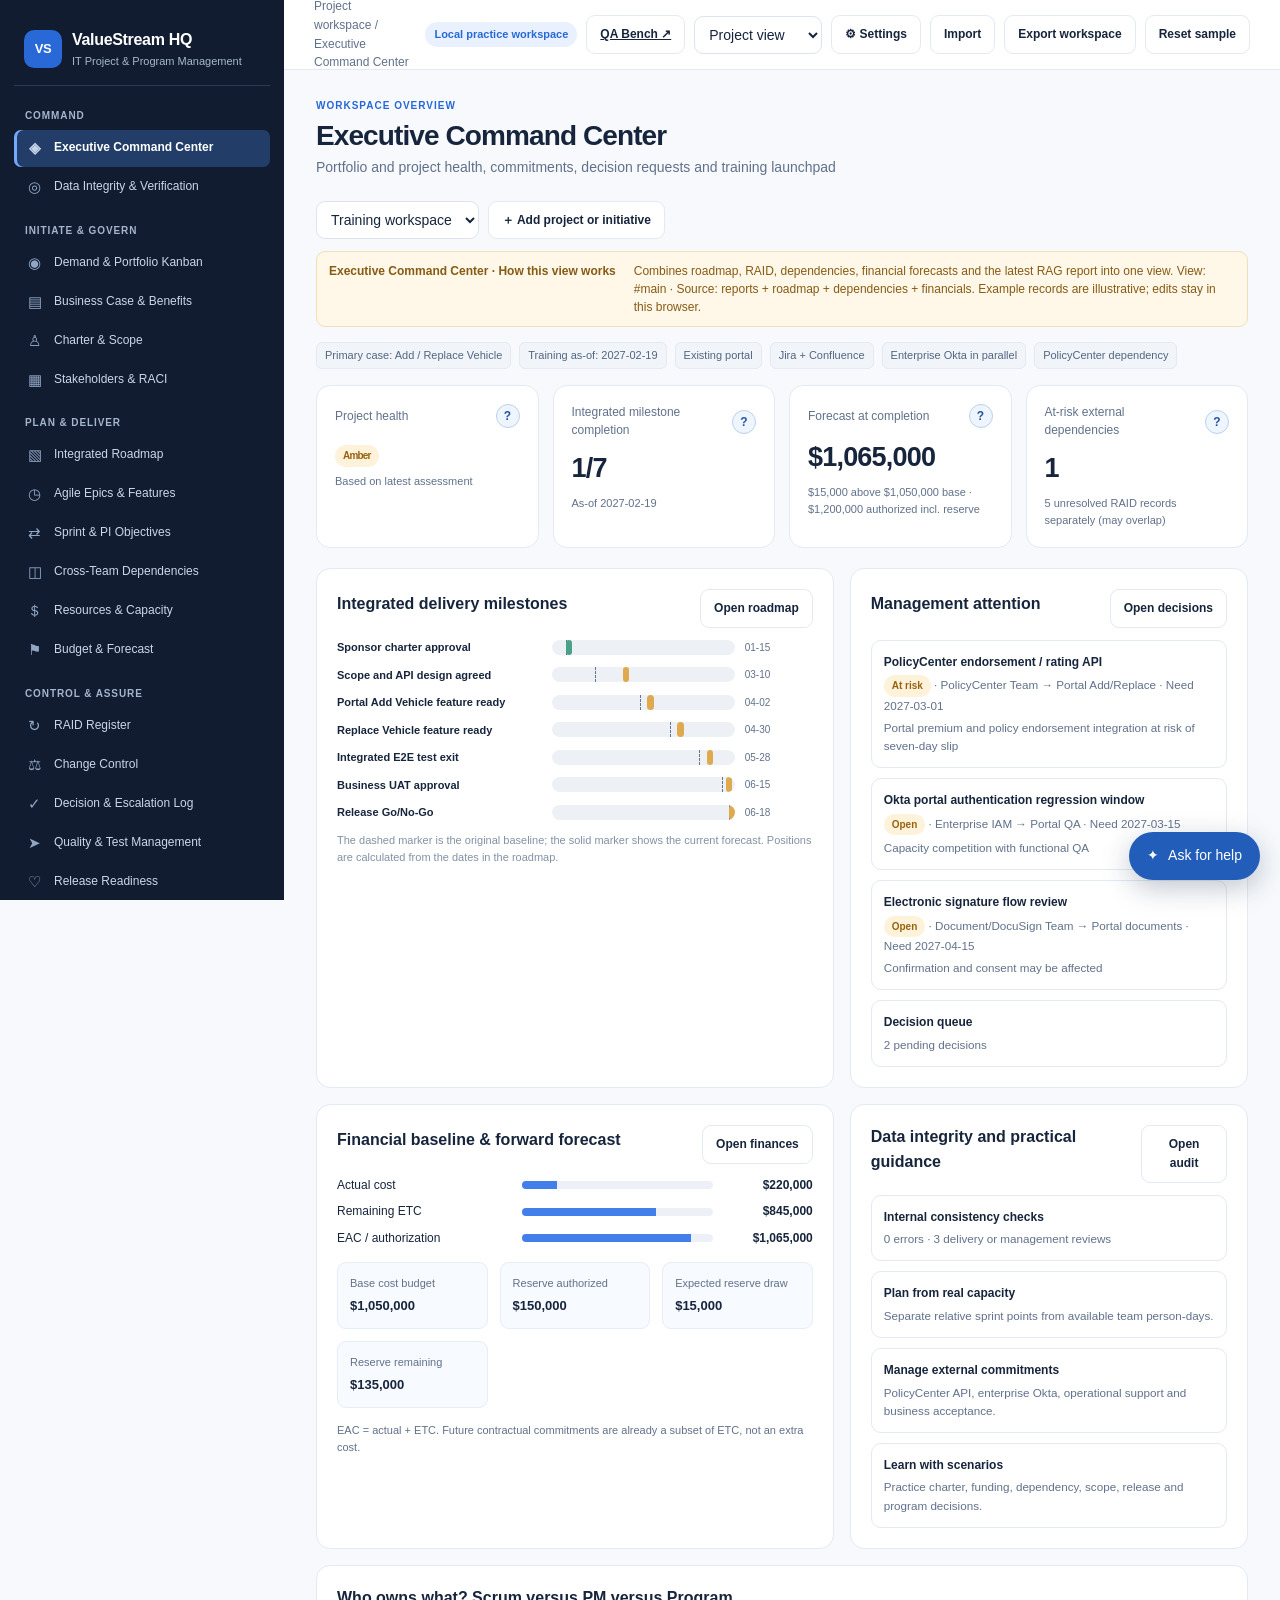
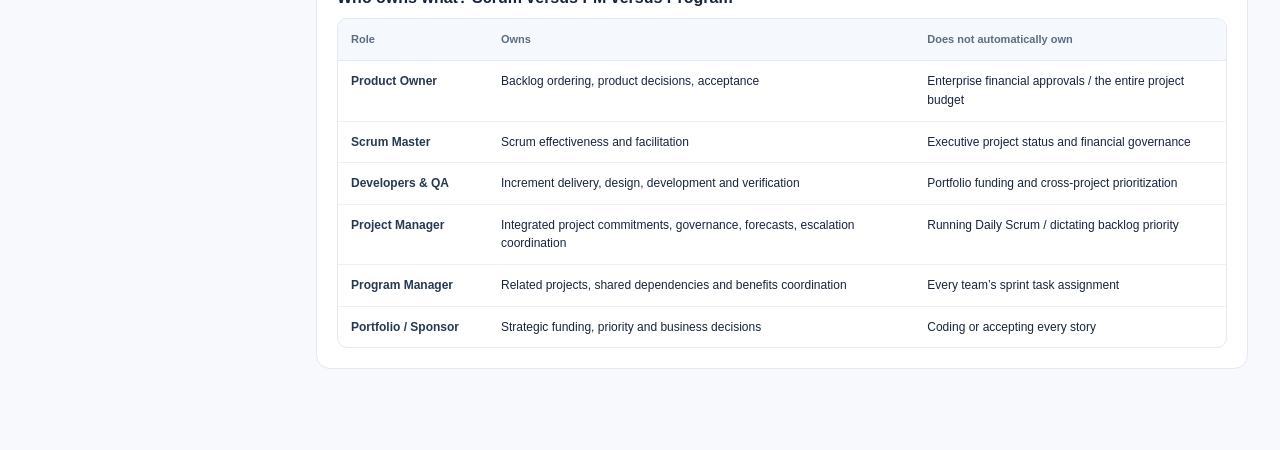
==== commit f943ade3: "Brand ValueStream HQ sidebar and refine navigation" ====
--- a/Project-Program-Manager/index.html
+++ b/Project-Program-Manager/index.html
@@ -223,6 +223,26 @@
 .ux-page-context strong{font-size:12px;flex:0 0 auto}
 .ux-page-context span{min-width:0;flex:1 1 310px;font-size:12px}
 @media(max-width:550px){.ux-page-context{display:block}.ux-page-context span{display:block;margin-top:5px}}
+
+/* Keep product branding and workspace navigation visually distinct. */
+.sidebar{scrollbar-color:#526681 var(--nav)}
+.sidebar .brand{padding:10px 10px 17px;margin-bottom:7px}
+.sidebar .brandmark{gap:10px}
+.sidebar .logo{flex:0 0 38px;width:38px;height:38px;background:#2869d7;font-size:13px;letter-spacing:-.03em}
+.sidebar .brand strong{font-size:16px;letter-spacing:-.02em}
+.sidebar .brand small{margin-top:3px;line-height:1.3}
+.sidebar .side-section{padding:15px 11px 6px;color:#a4b5cc;letter-spacing:.09em}
+.sidebar .navbtn{position:relative;min-height:37px;padding:8px 11px;border-radius:7px}
+.sidebar .navbtn .glyph{flex:0 0 19px;color:#a8bfdf}
+.sidebar .navbtn.active{background:#223e68;box-shadow:inset 3px 0 #73a9ff}
+.sidebar .navbtn.active .glyph{color:#e2eeff}
+@media(min-width:741px){
+  .topbar-brand .topbar-title,.topbar-brand .topbar-tagline{display:none}
+}
+@media(max-width:740px){
+  .sidebar .brand{padding-right:44px}
+  .sidebar .navbtn{min-height:44px}
+}
 </style></head><body><div class="shell"><aside class="sidebar" id="sidebar" aria-label="Module navigation"></aside><div class="sidebar-backdrop" id="sidebarBackdrop" hidden></div><div class="content"><header class="topbar"><div class="topbar-primary"><button class="btn hamburger" id="hamburger" aria-label="Open navigation" aria-controls="sidebar" aria-expanded="false">☰</button><div class="topbar-brand"><div class="crumb" id="crumb"></div><strong class="topbar-title">ValueStream HQ</strong><span class="topbar-tagline">IT Project &amp; Program Management</span></div></div><button class="btn mobile-tools-toggle" id="toolsToggle" aria-expanded="false" aria-controls="topActions">Tools ▾</button><div class="topright" id="topActions"><span class="pill">Local practice workspace</span><a class="btn" href="/qa-bench.html" target="_blank" rel="noopener noreferrer">QA Bench ↗</a><select id="mode" class="select" aria-label="View mode"><option value="project">Project view</option><option value="program">Program view</option></select><button class="btn" data-action="settings">⚙ Settings</button><button class="btn" data-action="import">Import</button><button class="btn" data-action="export">Export workspace</button><button class="btn" data-action="reset">Reset sample</button></div></header><main class="page"><div class="page-head" id="pagehead"></div><div id="workspaceControls"></div><div id="main"></div></main></div></div><div id="modal"></div><input type="file" id="importFile" accept="application/json,.json" hidden><script>window.STARTER={"metadata": {"title": "ValueStream HQ", "version": "1.5.0", "industry": "Property & Casualty Insurance", "case": "Add / Replace Vehicle", "portfolio": "Digital Insurance Modernization", "projectStart": "2027-01-04", "targetRelease": "2027-06-18", "budget": 1200000, "illustrative": true, "dataSource": "Fictional training data; no real insurer or live system records", "reference": "Complete brand-neutral SAFe/FNOL learning reference included", "asOfDate": "2027-02-19", "snapshotBasis": "Illustrative week-7 project status; fictional records only", "capacityPeriod": "Two-week S4 window, 2027-02-15 to 2027-02-26"}, "modules": {"intake": [{"title": "Add/Replace Vehicle", "type": "Project", "sponsor": "Personal Lines Digital", "value": "Self-service policy endorsements", "priority": "High", "status": "Approved", "decision": "Charter approved 2027-01-15; current delivery forecasts remain conditional"}, {"title": "Enterprise Okta rollout", "type": "Enterprise project", "sponsor": "Identity Office", "value": "Standardize enterprise authentication", "priority": "High", "status": "In progress", "decision": "Portal integration required"}, {"title": "Policy document enhancement", "type": "Candidate project", "sponsor": "Operations", "value": "Reduce paper handling", "priority": "Medium", "status": "Assessing", "decision": "Await business case"}, {"title": "Digital FNOL intake", "type": "Portfolio idea", "sponsor": "Claims", "value": "Improve claim reporting", "priority": "Medium", "status": "Discovery", "decision": "Separate claims case study"}, {"title": "Billing Self-Service", "type": "Candidate project", "sponsor": "Digital Operations", "value": "Online billing servicing", "priority": "Medium", "status": "Discovery", "decision": "Independent approval required before program membership"}], "business": [{"metric": "Eligible vehicle changes completed online", "baseline": "0% (illustrative)", "target": "40%", "actual": "Not measured", "owner": "Digital Product Owner", "measurement": "Monthly portal analytics", "status": "Planning"}, {"metric": "Average assisted servicing time", "baseline": "18 min (illustrative)", "target": "10 min", "actual": "Not measured", "owner": "Operations Lead", "measurement": "Monthly operation sample", "status": "Planning"}, {"metric": "Vehicle-change transaction success", "baseline": "Not measured", "target": ">= 98%", "actual": "Not measured", "owner": "Service Owner", "measurement": "Production telemetry", "status": "Planning"}, {"metric": "Escaped Sev1/Sev2 defects", "baseline": "N/A — capability not launched", "target": "0 production Sev1/Sev2 escapes", "actual": "Not measured", "owner": "QA Lead", "measurement": "Defect and incident reports", "status": "Planning"}], "charter": [{"item": "Business objective", "detail": "Allow eligible policyholders to add or replace insured vehicles in existing portal", "owner": "Sponsor", "status": "Approved"}, {"item": "In scope", "detail": "Add Vehicle; Replace Vehicle; eligibility; premium impact; confirmation; E2E validation", "owner": "Product Owner", "status": "Approved"}, {"item": "Out of scope", "detail": "New policy quote/bind; separate vehicle removal; enterprise Okta implementation itself", "owner": "Sponsor", "status": "Approved"}, {"item": "Assumption", "detail": "Portal remains live; shared team provides BAU support; PolicyCenter provides needed transaction interfaces", "owner": "PM", "status": "Under review"}, {"item": "Funding authority", "detail": "Sponsor is accountable for funding decisions; delegated authority follows documented investment controls", "owner": "Finance", "status": "Approved"}], "stakeholders": [{"name": "Business sponsor", "role": "Personal Lines executive", "accountability": "Business outcome and authorized scope", "authority": "Funding and tradeoffs", "engagement": "Monthly steering", "status": "Engaged"}, {"name": "Product Owner", "role": "Portal PO", "accountability": "Backlog ordering and requirements", "authority": "Backlog acceptance", "engagement": "Weekly delivery review", "status": "Engaged"}, {"name": "Scrum Master", "role": "Portal SM", "accountability": "Scrum events and team effectiveness", "authority": "Scrum process", "engagement": "Scrum events", "status": "Engaged"}, {"name": "Development lead", "role": "Portal engineering", "accountability": "Technical execution and estimates", "authority": "Technical work", "engagement": "Weekly delivery review", "status": "Engaged"}, {"name": "QA Lead", "role": "Portal QA", "accountability": "Test plan, execution, defect evidence", "authority": "Quality recommendation", "engagement": "Weekly delivery review", "status": "Engaged"}, {"name": "PolicyCenter lead", "role": "Policy system team", "accountability": "Transaction integration contract", "authority": "PC delivery commitments", "engagement": "Dependency review", "status": "Engaged"}, {"name": "Enterprise identity lead", "role": "Okta rollout team", "accountability": "Enterprise rollout requirements", "authority": "Okta rollout decisions", "engagement": "Dependency review", "status": "Engaged"}, {"name": "Project Manager", "role": "Portal initiative", "accountability": "Integrated delivery coordination and governance", "authority": "Escalation and plan within delegation", "engagement": "Project governance", "status": "Engaged"}], "roadmap": [{"milestone": "Sponsor charter approval", "owner": "Sponsor", "baseline": "2027-01-15", "forecast": "2027-01-15", "status": "Complete", "dependency": "Business case", "evidence": "Signed charter approval (sample)"}, {"milestone": "Scope and API design agreed", "owner": "PO / Architect", "baseline": "2027-02-12", "forecast": "2027-03-10", "status": "At risk", "dependency": "PC interface specification", "evidence": "Scope draft; PolicyCenter interface contract not yet signed"}, {"milestone": "Portal Add Vehicle feature ready", "owner": "Portal team", "baseline": "2027-03-26", "forecast": "2027-04-02", "status": "At risk", "dependency": "PC rating and policy update", "evidence": "Portal UI in progress; end-to-end feature not complete"}, {"milestone": "Replace Vehicle feature ready", "owner": "Portal team", "baseline": "2027-04-23", "forecast": "2027-04-30", "status": "At risk", "dependency": "PC replacement transaction", "evidence": "Replace flow design in progress; PC transaction readiness pending"}, {"milestone": "Integrated E2E test exit", "owner": "QA Lead", "baseline": "2027-05-21", "forecast": "2027-05-28", "status": "At risk", "dependency": "Stable PC and Okta environment", "evidence": "Formal E2E exit evidence pending"}, {"milestone": "Business UAT approval", "owner": "Business Lead", "baseline": "2027-06-11", "forecast": "2027-06-15", "status": "At risk", "dependency": "E2E exit", "evidence": "Business acceptance not yet obtained"}, {"milestone": "Release Go/No-Go", "owner": "Release Authority", "baseline": "2027-06-18", "forecast": "2027-06-18", "status": "At risk", "dependency": "All readiness gates", "evidence": "Release date held as target; recovery decision pending"}], "backlog": [{"key": "AV-101", "type": "Epic", "title": "Add a vehicle to existing auto policy", "owner": "PO", "pi": "PI-1", "sprint": "Multiple", "points": "13", "status": "In progress", "acceptance": "Eligible policy change is confirmed"}, {"key": "AV-102", "type": "Feature", "title": "Retrieve current policy and vehicles", "owner": "Portal Lead", "pi": "PI-1", "sprint": "S1", "points": "8", "status": "Done", "acceptance": "Correct active policy returned"}, {"key": "AV-103", "type": "Story", "title": "Capture VIN, make, model and garaging", "owner": "Portal Lead", "pi": "PI-1", "sprint": "S2", "points": "5", "status": "Done", "acceptance": "Required fields validated"}, {"key": "AV-201", "type": "Epic", "title": "Replace an insured vehicle", "owner": "PO", "pi": "PI-2", "sprint": "Multiple", "points": "13", "status": "Draft", "acceptance": "Original and replacement policy state correct"}, {"key": "AV-202", "type": "Feature", "title": "Calculate premium impact via PolicyCenter", "owner": "PC Lead", "pi": "PI-2", "sprint": "S6", "points": "8", "status": "At risk", "acceptance": "New premium and effective date verified"}, {"key": "AV-301", "type": "Feature", "title": "Authentication regression for Okta integration", "owner": "QA Lead", "pi": "PI-2", "sprint": "S6", "points": "5", "status": "Ready", "acceptance": "Login, session, access checks pass"}, {"key": "AV-401", "type": "Story", "title": "Show confirmation and applicable documents", "owner": "Portal Lead", "pi": "PI-2", "sprint": "S8", "points": "5", "status": "Draft", "acceptance": "Audit confirmation and documents available"}], "iterations": [{"iteration": "S1", "goal": "Confirm vehicle retrieval and baseline capacity", "capacity": "40", "planned": "34", "done": "30", "confidence": "Medium", "demo": "Policy lookup demo", "status": "Complete"}, {"iteration": "S2", "goal": "Vehicle data capture and validation", "capacity": "40", "planned": "31", "done": "28", "confidence": "Medium", "demo": "Vehicle entry demo", "status": "Complete"}, {"iteration": "S3", "goal": "Add Vehicle portal slice; prepare integration and Okta regression", "capacity": "38", "planned": "35", "done": "32", "confidence": "Low", "demo": "UI and service stub demonstration; PC interface not yet integrated", "status": "Complete"}, {"iteration": "S4", "goal": "Replace Vehicle UI flow and premium API contract", "capacity": "38", "planned": "40", "done": "10", "confidence": "Low", "demo": "Replace flow slice; PolicyCenter integration remains pending", "status": "In progress"}, {"iteration": "PI-1", "goal": "Validate portal flows and integration contracts before end-to-end API readiness", "capacity": "156", "planned": "140", "done": "100", "confidence": "Medium", "demo": "Integrated progress and dependency demonstration", "status": "In progress"}], "dependencies": [{"deliverable": "PolicyCenter endorsement / rating API", "producer": "PolicyCenter Team", "consumer": "Portal Add/Replace", "neededBy": "2027-03-01", "forecast": "2027-03-08", "impact": "Portal premium and policy endorsement integration at risk of seven-day slip", "owner": "PC Lead", "status": "At risk", "escalate": "2027-02-23"}, {"deliverable": "Okta portal authentication regression window", "producer": "Enterprise IAM", "consumer": "Portal QA", "neededBy": "2027-03-15", "forecast": "2027-03-15", "impact": "Capacity competition with functional QA", "owner": "IAM Lead", "status": "Open", "escalate": "2027-03-01"}, {"deliverable": "Electronic signature flow review", "producer": "Document/DocuSign Team", "consumer": "Portal documents", "neededBy": "2027-04-15", "forecast": "2027-04-15", "impact": "Confirmation and consent may be affected", "owner": "Document Lead", "status": "Open", "escalate": "2027-04-01"}, {"deliverable": "UAT test accounts and policy data", "producer": "Test Data Team", "consumer": "Business UAT", "neededBy": "2027-05-20", "forecast": "2027-05-20", "impact": "UAT may slip", "owner": "QA Lead", "status": "Open", "escalate": "2027-05-06"}], "capacity": [{"team": "Portal Dev", "skill": "Frontend / Full-stack", "people": "8", "daysPerPerson": "10", "leave": "8", "support": "12", "other": "10", "available": "50", "owner": "Engineering Manager"}, {"team": "Portal QA", "skill": "Functional / Integration QA", "people": "4", "daysPerPerson": "10", "leave": "4", "support": "8", "other": "6", "available": "22", "owner": "QA Manager"}, {"team": "PolicyCenter", "skill": "Backend / Guidewire", "people": "3", "daysPerPerson": "10", "leave": "2", "support": "4", "other": "12", "available": "12", "owner": "PC Functional Manager"}, {"team": "Business SMEs", "skill": "UAT / underwriting", "people": "2", "daysPerPerson": "10", "leave": "0", "support": "3", "other": "9", "available": "8", "owner": "Operations Lead"}], "financials": [{"category": "Portal delivery", "baseline": "420000", "actual": "90000", "etc": "320000", "commitments": "10000", "owner": "Engineering Manager"}, {"category": "PolicyCenter integration", "baseline": "240000", "actual": "45000", "etc": "210000", "commitments": "20000", "owner": "PC Lead"}, {"category": "Quality and test", "baseline": "180000", "actual": "35000", "etc": "155000", "commitments": "8000", "owner": "QA Lead"}, {"category": "Architecture / security", "baseline": "120000", "actual": "40000", "etc": "85000", "commitments": "10000", "owner": "Architect"}, {"category": "Release and operational readiness", "baseline": "90000", "actual": "10000", "etc": "75000", "commitments": "5000", "owner": "Release Lead"}, {"category": "Contingency reserve", "baseline": "150000", "actual": "0", "etc": "0", "commitments": "0", "owner": "PMO / Sponsor"}], "raid": [{"id": "R-001", "type": "Risk", "description": "PolicyCenter transaction API forecast may slip", "impact": "High", "likelihood": "High", "owner": "PC Lead", "due": "2027-02-23", "mitigation": "Agree API contract and workaround milestones", "status": "Open"}, {"id": "R-002", "type": "Risk", "description": "Okta rollout consumes shared QA and developer capacity", "impact": "High", "likelihood": "Medium", "owner": "Portal PM", "due": "2027-03-01", "mitigation": "Confirm resource allocation and resequence work", "status": "Open"}, {"id": "A-001", "type": "Assumption", "description": "Production support reserve is sufficient", "impact": "Medium", "likelihood": "Medium", "owner": "Scrum Master", "due": "2027-02-23", "mitigation": "Validate with historical incident trend", "status": "Validate"}, {"id": "I-001", "type": "Issue", "description": "UAT data cannot cover midterm endorsements", "impact": "High", "likelihood": "N/A", "owner": "Test Data Lead", "due": "2027-05-01", "mitigation": "Secure representative policies and approval", "status": "Open"}, {"id": "D-001", "type": "Dependency", "description": "Portal E2E requires PolicyCenter test endpoint", "impact": "High", "likelihood": "N/A", "owner": "PC Lead", "due": "2027-03-01", "mitigation": "Confirm readiness evidence and early integration", "status": "Open"}], "changes": [{"id": "CR-001", "request": "Add stand-alone Remove Vehicle to launch scope", "impact": "Business, PC, QA and release impact", "cost": "95000", "days": "21", "sponsor": "Business Sponsor", "decision": "Pending analysis", "status": "Open"}], "decisions": [{"id": "DEC-001", "question": "Can portal retain release date if PC API slips?", "options": "Resequence; reduce scope; extend release", "recommendation": "Timebox API integration spike, then present revised plan", "authority": "Sponsor", "due": "2027-03-03", "decision": "Pending", "status": "Open"}, {"id": "DEC-002", "question": "Who approves expanded state eligibility?", "options": "Initial states only; broaden with controls", "recommendation": "Start limited rollout pending compliance review", "authority": "Business / Compliance", "due": "2027-04-10", "decision": "Pending", "status": "Open"}], "quality": [{"scenario": "Add Vehicle happy path", "level": "E2E", "owner": "QA Lead", "planned": "15", "passed": "0", "failed": "0", "blocked": "3", "status": "Blocked", "evidence": "Three E2E cases waiting on PolicyCenter API; not counted as passed"}, {"scenario": "Replace Vehicle effective date", "level": "E2E", "owner": "QA Lead", "planned": "20", "passed": "0", "failed": "0", "blocked": "0", "status": "Planned", "evidence": "Planned formal test evidence; no execution artifact yet"}, {"scenario": "Okta login / session regression", "level": "Integration", "owner": "QA Lead", "planned": "18", "passed": "0", "failed": "0", "blocked": "0", "status": "Planned", "evidence": "Planned formal test evidence; no execution artifact yet"}, {"scenario": "Premium recalculation", "level": "Integration", "owner": "QA Lead", "planned": "12", "passed": "0", "failed": "0", "blocked": "0", "status": "Planned", "evidence": "Planned formal test evidence; no execution artifact yet"}, {"scenario": "Authorization and audit trail", "level": "Security", "owner": "Security Lead", "planned": "8", "passed": "0", "failed": "0", "blocked": "0", "status": "Planned", "evidence": "Planned formal test evidence; no execution artifact yet"}, {"scenario": "Business acceptance", "level": "UAT", "owner": "Operations Lead", "planned": "10", "passed": "0", "failed": "0", "blocked": "0", "status": "Planned", "evidence": "Planned formal test evidence; no execution artifact yet"}], "release": [{"gate": "Business acceptance criteria met", "owner": "Business PO", "evidence": "Signed UAT record", "due": "2027-06-11", "status": "Not started", "approver": "Business Sponsor"}, {"gate": "SIT / E2E exit criteria met", "owner": "QA Lead", "evidence": "QA summary / defect disposition", "due": "2027-06-11", "status": "Not started", "approver": "QA / Release"}, {"gate": "Security, privacy and compliance approvals", "owner": "Control Owners", "evidence": "Approval record", "due": "2027-06-14", "status": "Not started", "approver": "Security / Compliance"}, {"gate": "Deployment plan and rollback rehearsal", "owner": "Release Lead", "evidence": "Runbook / rehearsal result", "due": "2027-06-15", "status": "Not started", "approver": "Change Authority"}, {"gate": "Production monitoring and support ready", "owner": "Service Owner", "evidence": "Dashboard / runbook / contacts", "due": "2027-06-15", "status": "Not started", "approver": "Operations"}, {"gate": "Go/No-Go decision recorded", "owner": "Release Authority", "evidence": "Decision / exceptions", "due": "2027-06-18", "status": "Not started", "approver": "Release Authority"}], "operations": [{"item": "First 48-hour support staffing", "owner": "Service Owner", "threshold": "Support available", "actual": "Not yet measured", "status": "Planning", "evidence": "Hypercare roster"}, {"item": "Failed policy transactions", "owner": "Engineering Lead", "threshold": "< 2%", "actual": "Not measured", "status": "Planning", "evidence": "Transaction telemetry"}, {"item": "Outstanding Sev1 incidents", "owner": "Incident Commander", "threshold": "0", "actual": "Not measured", "status": "Planning", "evidence": "Incident log"}, {"item": "Policy record reconciliation", "owner": "PC / Operations", "threshold": "100% exceptions reviewed", "actual": "Not measured", "status": "Planning", "evidence": "Reconciliation report"}, {"item": "Hypercare exit", "owner": "Service Owner", "threshold": "Thresholds met for agreed window", "actual": "Not measured", "status": "Planning", "evidence": "Sign-off"}], "vendors": [{"vendor": "External integration vendor", "deliverable": "Integration contract assistance", "contract": "Statement of work", "due": "2027-03-01", "owner": "Vendor Manager", "status": "Draft", "escalation": "Vendor governance"}, {"vendor": "Document services provider", "deliverable": "E-signature dependency review", "contract": "Service agreement", "due": "2027-04-15", "owner": "Vendor Manager", "status": "Open", "escalation": "Account representative"}], "compliance": [{"control": "Authenticated customer authorization", "evidence": "Identity test evidence", "owner": "Security Lead", "status": "Open", "approval": "Security"}, {"control": "Vehicle eligibility by state", "evidence": "Product / underwriting rules", "owner": "Compliance Lead", "status": "Open", "approval": "Business + Compliance"}, {"control": "Policy effective dates and premium disclosure", "evidence": "PolicyCenter E2E evidence", "owner": "PC / PO", "status": "Open", "approval": "Business"}, {"control": "Audit events and consent records", "evidence": "Audit specification / logs", "owner": "Security / Legal", "status": "Open", "approval": "Control Owner"}, {"control": "Accessibility and assisted channel", "evidence": "Accessibility testing", "owner": "UX / QA", "status": "Open", "approval": "Accessibility Lead"}], "reports": [{"period": "2027-02-19 (Week 7)", "overall": "Amber", "schedule": "Amber", "budget": "Green", "scope": "Green", "quality": "Amber", "narrative": "Charter approved. PolicyCenter API forecast seven days late; downstream milestones at risk. $15k expected reserve draw. Release target held pending recovery decision.", "decisionNeeded": "Confirm API delivery/recovery with PC lead by 2027-02-23; sponsor decision if target cannot be protected"}], "recovery": [{"action": "Verify true integrated progress versus reported story completion", "owner": "PM + QA Lead", "due": "2027-03-02", "status": "Open", "evidence": "Working E2E demo"}, {"action": "Reforecast dependency dates and test windows", "owner": "PM / PC Lead", "due": "2027-03-04", "status": "Open", "evidence": "Integrated plan revision"}, {"action": "Present options with cost/scope/date tradeoff", "owner": "PM + Finance", "due": "2027-03-08", "status": "Open", "evidence": "Sponsor decision memo"}, {"action": "Approve recovery baseline if necessary", "owner": "Sponsor", "due": "2027-03-12", "status": "Open", "evidence": "Change approval record"}], "program": [{"initiative": "Add/Replace Vehicle", "manager": "Portal PM", "businessValue": "Digital policy servicing", "baseline": "2027-06-18", "forecast": "2027-06-18", "status": "Amber", "sharedDependency": "PolicyCenter endorsement service", "relationship": "Illustrative program member"}, {"initiative": "Policy Document Enhancement", "manager": "Document PM", "businessValue": "Electronic policy servicing", "baseline": "2027-07-15", "forecast": "2027-07-15", "status": "Assessing", "sharedDependency": "Document platform", "relationship": "Candidate related project; not approved"}, {"initiative": "Billing Self-Service", "manager": "Billing Delivery Lead", "businessValue": "Digital policy servicing", "baseline": "2027-09-15", "forecast": "2027-09-15", "status": "Discovery", "sharedDependency": "Billing platform", "relationship": "Candidate related project; not approved"}, {"initiative": "Enterprise Okta rollout", "manager": "IAM Program Lead", "businessValue": "Enterprise access modernization", "baseline": "2027-05-28", "forecast": "2027-05-28", "status": "Green", "sharedDependency": "Portal regression window", "relationship": "External enterprise program; not a member"}, {"initiative": "Digital FNOL", "manager": "Claims PM", "businessValue": "Digital claims intake", "baseline": "2027-09-30", "forecast": "2027-09-30", "status": "Discovery", "sharedDependency": "Policy data services", "relationship": "Separate portfolio idea; not a member"}], "safelp": [{"epic": "Digital policy servicing", "valueStream": "Policy Servicing", "businessValue": "8", "timeCriticality": "8", "riskReduction": "5", "jobSize": "8", "status": "Review", "decision": "Sponsor prioritization"}, {"epic": "Enterprise identity modernization", "valueStream": "Digital Platforms", "businessValue": "7", "timeCriticality": "9", "riskReduction": "7", "jobSize": "5", "status": "Implementing", "decision": "Portfolio committed"}, {"epic": "Digital claim intake", "valueStream": "Claims Servicing", "businessValue": "8", "timeCriticality": "6", "riskReduction": "6", "jobSize": "13", "status": "Analyzing", "decision": "Need discovery evidence"}], "value": [{"stage": "Customer contacts service for vehicle change", "workingDays": "0.0375", "waitingDays": "0.1", "owner": "Customer Service", "bottleneck": "Agent intake handling", "improvement": "Future-state portal self-service"}, {"stage": "Policy and eligibility verification", "workingDays": "0.02", "waitingDays": "1.5", "owner": "Policy Operations", "bottleneck": "Manual case queue", "improvement": "Automated policy lookup and eligibility checks"}, {"stage": "Vehicle and premium calculation", "workingDays": "0.025", "waitingDays": "0.8", "owner": "Policy Operations", "bottleneck": "Manual rating work", "improvement": "PolicyCenter integration"}, {"stage": "Confirmation and documents", "workingDays": "0.01", "waitingDays": "0.2", "owner": "Document Services", "bottleneck": "Document handoff", "improvement": "Automate confirmation"}, {"stage": "Policy update and exception closure", "workingDays": "0.015", "waitingDays": "2.0", "owner": "Operations", "bottleneck": "Manual exception routing", "improvement": "Exception owner and reconciliation workflow"}], "adoption": [{"audience": "Customer service", "change": "Self-service changes shift agent workload", "owner": "Operations Lead", "communication": "Service bulletin", "training": "FAQ and escalation training", "adoption": "Not measured", "status": "Planning"}, {"audience": "Business product teams", "change": "Value-stream priority reviews", "owner": "Transformation Lead", "communication": "Leadership workshop", "training": "LPM decision rights", "adoption": "Not measured", "status": "Planning"}, {"audience": "Support and operations", "change": "New exception routing", "owner": "Service Owner", "communication": "Runbook review", "training": "Hypercare exercises", "adoption": "Not measured", "status": "Planning"}], "closure": [{"deliverable": "Business capability accepted", "owner": "PO / Sponsor", "acceptance": "Accepted increment", "status": "Pending", "evidence": "Signed acceptance"}, {"deliverable": "Operational handover completed", "owner": "Service Owner", "acceptance": "Named ownership", "status": "Pending", "evidence": "Handover record"}, {"deliverable": "Financials reconciled", "owner": "Finance", "acceptance": "Final cost approved", "status": "Pending", "evidence": "Final forecast and commitments"}, {"deliverable": "Lessons learned captured", "owner": "PM", "acceptance": "Action owners assigned", "status": "Pending", "evidence": "Retrospective summary"}, {"deliverable": "Benefits owner assigned", "owner": "Sponsor", "acceptance": "Post-launch measurement cadence", "status": "Pending", "evidence": "Benefits plan"}]}};
 window.MODULES=[{"id": "overview", "name": "Executive Command Center", "icon": "layout-dashboard", "description": "Portfolio and project health, commitments, decision requests and training launchpad", "help": "Always separate team-level progress from integrated project delivery, financial exposure and measurable customer outcomes."}, {"id": "audit", "name": "Data Integrity & Verification", "icon": "shield-check", "description": "Internal value consistency, financial controls, date checks and management review flags", "help": "Internal checks identify invalid or inconsistent sample records. Only responsible real-system owners can verify source evidence and approvals."}, {"id": "intake", "name": "Demand & Portfolio Kanban", "icon": "inbox", "description": "Ideas, strategic fit, triage and investment decisions", "help": "A request is not automatically an approved project. Capture the customer problem, expected value, options, sponsor and portfolio decision."}, {"id": "business", "name": "Business Case & Benefits", "icon": "target", "description": "Outcome hypothesis, baseline, measurable target and benefit ownership", "help": "Quantify current state, target, operational benefits, cost, evidence and benefit owner. Capacity freed is not automatically cash saved."}, {"id": "charter", "name": "Charter & Scope", "icon": "file-text", "description": "Charter, project boundaries, acceptance, exclusions and authorization", "help": "A sponsor approves the project mandate and authorized constraints. A date proposed by the business is not automatically a validated baseline."}, {"id": "stakeholders", "name": "Stakeholders & RACI", "icon": "users", "description": "Influence, authority, engagement, role boundaries and accountable decisions", "help": "RACI clarifies responsibility; decision rights must name the person who can actually authorize funding, risk or release."}, {"id": "roadmap", "name": "Integrated Roadmap", "icon": "calendar-range", "description": "Milestones, baseline versus forecast, owners and dependencies", "help": "Do not copy sprint tasks into the integrated plan. Manage milestone commitments, external dependencies and release forecasts."}, {"id": "backlog", "name": "Agile Epics & Features", "icon": "layers", "description": "Epics, features, stories, acceptance criteria and sprint mapping", "help": "PO owns backlog ordering and clarification. Scrum team owns implementation and quality. PM views cross-team commitments."}, {"id": "iterations", "name": "Sprint & PI Objectives", "icon": "repeat-2", "description": "Iteration outcomes, PI objectives, confidence and integrated demos", "help": "Daily Scrum belongs to Developers; the Scrum Master ensures Scrum effectiveness. PM does not use it for status collection."}, {"id": "dependencies", "name": "Cross-Team Dependencies", "icon": "git-branch", "description": "Producer/consumer contracts, handoffs, integration deadlines and escalation", "help": "Track exact deliverable, producing team, consuming team, needed-by date, impact, owner and evidence."}, {"id": "capacity", "name": "Resources & Capacity", "icon": "users-round", "description": "People, allocation, support reserve, available skill capacity", "help": "Availability is not usable delivery capacity. Account for production support, enterprise Okta work, leave and skill bottlenecks."}, {"id": "financials", "name": "Budget & Forecast", "icon": "wallet", "description": "Budget, actuals, ETC, EAC, variance, contingency and commitments", "help": "EAC = actuals + estimate to complete. A project can be under budget today yet have a projected overrun."}, {"id": "raid", "name": "RAID Register", "icon": "shield-alert", "description": "Risks, assumptions, issues and dependencies with mitigation ownership", "help": "Risk: may happen. Issue: already happened. Document trigger, consequence, owner, action, due date and escalation."}, {"id": "changes", "name": "Change Control", "icon": "git-pull-request", "description": "Scope, schedule and funding changes with impact assessment and approval", "help": "PO can reprioritize within delegated scope; material changes to approved baseline require authorized decisions."}, {"id": "decisions", "name": "Decision & Escalation Log", "icon": "gavel", "description": "Decision request, tradeoff, authority, due date and evidence", "help": "PM coordinates decisions, but does not automatically own all approvals. Escalate outside authority with recommendation."}, {"id": "quality", "name": "Quality & Test Management", "icon": "clipboard-check", "description": "SIT, E2E, UAT, defects, nonfunctional controls and evidence", "help": "QA Lead owns test execution and quality evidence; PM owns integrated readiness and disposition of blocked milestones."}, {"id": "release", "name": "Release Readiness", "icon": "rocket", "description": "Go/no-go controls, deployment, customer exposure and rollback", "help": "Distinguish deploying software from exposing a capability to customers. Confirm authority, operational controls and business recovery."}, {"id": "operations", "name": "Hypercare & Operations", "icon": "activity", "description": "Support readiness, incidents, stability and operational handover", "help": "Code rollback may not undo policy transactions. Plan data reconciliation, support ownership and hypercare exit thresholds."}, {"id": "vendors", "name": "Vendors & Contracts", "icon": "handshake", "description": "Contracts, obligations, vendor SLAs and delivery commitments", "help": "Vendor milestones need named owners, acceptance evidence, escalation paths and cost consequences."}, {"id": "compliance", "name": "Security & Insurance Controls", "icon": "lock-keyhole", "description": "Privacy, access, jurisdiction, audit, underwriting and accessibility", "help": "For Add/Replace Vehicle, confirm eligibility, policy effective dates, rating, consent, audit trail and exceptions with control owners."}, {"id": "reports", "name": "Status & Governance", "icon": "presentation", "description": "RAG status, steering decisions, evidence and communications", "help": "Green sprints can coexist with a Red project. Report integrated forecast, confidence, financials, top blockers and decisions."}, {"id": "recovery", "name": "Recovery & Scenarios", "icon": "life-buoy", "description": "Recovery assessment, decision options and controlled rebaselining", "help": "Do not change a Red project to Green by changing labels. Diagnose, stabilize, compare options, approve new baseline and track evidence."}, {"id": "program", "name": "Program Coordination", "icon": "network", "description": "Related projects, program outcomes, shared dependencies, benefit realization", "help": "A program is related initiatives managed together for benefits. Not every collection of teams constitutes a program."}, {"id": "safelp", "name": "SAFe & Lean Portfolio", "icon": "workflow", "description": "Portfolio Kanban, value streams, ART, PI planning, WSJF and guardrails", "help": "SAFe concepts do not replace actual governance. Operational and development value streams are distinct; funding authority remains explicit."}, {"id": "value", "name": "Value Stream Mapping", "icon": "route", "description": "Flow stages, wait time, bottlenecks, handoffs, leading and lagging measures", "help": "Map work from customer need to actual value. Distinguish active working time and queue time; measure improvements."}, {"id": "adoption", "name": "Organizational Change", "icon": "refresh-cw", "description": "Stakeholder adoption, communication, training, resistance and change outcomes", "help": "Transformation is not only new ceremonies. Track whether business roles adopt the changed operating model."}, {"id": "closure", "name": "Project Closure", "icon": "check-check", "description": "Acceptance, financial closure, lessons learned and benefits ownership", "help": "Separate project closure from ongoing product ownership and long-term benefits measurement."}, {"id": "academy", "name": "Learning Academy", "icon": "graduation-cap", "description": "Guided instruction, practice questions, scenarios and answer feedback", "help": "Use practice mode to make accountable decisions instead of memorizing definitions."}, {"id": "reference", "name": "Full Reference Library", "icon": "book-open", "description": "Complete brand-neutral training guide, design assumptions and help glossary", "help": "Reference guide contains an additional FNOL case; primary interactive workspace stays Add/Replace Vehicle."}];
 window.FIELDS={"intake": ["title", "type", "sponsor", "value", "priority", "status", "decision"], "business": ["metric", "baseline", "target", "actual", "owner", "measurement", "status"], "charter": ["item", "detail", "owner", "status"], "stakeholders": ["name", "role", "accountability", "authority", "engagement", "status"], "roadmap": ["milestone", "owner", "baseline", "forecast", "status", "dependency", "evidence"], "backlog": ["key", "type", "title", "owner", "pi", "sprint", "points", "status", "acceptance"], "iterations": ["iteration", "goal", "capacity", "planned", "done", "confidence", "demo", "status"], "dependencies": ["deliverable", "producer", "consumer", "neededBy", "forecast", "impact", "owner", "status", "escalate"], "capacity": ["team", "skill", "people", "daysPerPerson", "leave", "support", "other", "available", "owner"], "financials": ["category", "baseline", "actual", "etc", "commitments", "owner"], "raid": ["id", "type", "description", "impact", "likelihood", "owner", "due", "mitigation", "status"], "changes": ["id", "request", "impact", "cost", "days", "sponsor", "decision", "status"], "decisions": ["id", "question", "options", "recommendation", "authority", "due", "decision", "status"], "quality": ["scenario", "level", "owner", "planned", "passed", "failed", "blocked", "status", "evidence"], "release": ["gate", "owner", "evidence", "due", "status", "approver"], "operations": ["item", "owner", "threshold", "actual", "status", "evidence"], "vendors": ["vendor", "deliverable", "contract", "due", "owner", "status", "escalation"], "compliance": ["control", "evidence", "owner", "status", "approval"], "reports": ["period", "overall", "schedule", "budget", "scope", "quality", "narrative", "decisionNeeded"], "recovery": ["action", "owner", "due", "status", "evidence"], "program": ["initiative", "manager", "businessValue", "baseline", "forecast", "status", "sharedDependency", "relationship"], "safelp": ["epic", "valueStream", "businessValue", "timeCriticality", "riskReduction", "jobSize", "status", "decision"], "value": ["stage", "workingDays", "waitingDays", "owner", "bottleneck", "improvement"], "adoption": ["audience", "change", "owner", "communication", "training", "adoption", "status"], "closure": ["deliverable", "owner", "acceptance", "status", "evidence"]};
@@ -356,7 +376,7 @@
 const rows=id=>state.modules[id]||[];
 const sum=(id,field)=>rows(id).reduce((a,r)=>a+num(r[field]),0);
 function toast(message){$('.toast')?.remove();let d=document.createElement('div');d.className='toast';d.textContent=message;document.body.append(d);setTimeout(()=>d.remove(),3300)}
-function nav(){let h=`<div class="brand"><div class="brandmark"><div class="logo">S</div><div><strong>SAFe Agile Project<br>& Program Management</strong><small>End to End Tool · v1.5</small></div></div><p class="brand-tagline">IT Project &amp; Program Management</p><button type="button" class="sidebar-close" id="closeNav" aria-label="Close navigation">✕</button></div>`;for(let [name,ids] of categories){h+=`<div class="side-section">${esc(name)}</div>`;ids.split(',').forEach(id=>{let m=mMap[id];h+=`<button class="navbtn ${tab===id?'active':''}" data-tab="${id}" ${tab===id?'aria-current="page"':''}><span class="glyph">${icon(id)}</span>${esc(m.name)}</button>`})}$('#sidebar').innerHTML=h}
+function nav(){let h=`<div class="brand"><div class="brandmark"><div class="logo" aria-hidden="true">VS</div><div><strong>ValueStream HQ</strong><small>IT Project &amp; Program Management</small></div></div><button type="button" class="sidebar-close" id="closeNav" aria-label="Close navigation">✕</button></div>`;for(let [name,ids] of categories){h+=`<div class="side-section">${esc(name)}</div>`;ids.split(',').forEach(id=>{let m=mMap[id];h+=`<button class="navbtn ${tab===id?'active':''}" data-tab="${id}" ${tab===id?'aria-current="page"':''}><span class="glyph">${icon(id)}</span>${esc(m.name)}</button>`})}$('#sidebar').innerHTML=h}
 const icons=['◈','◎','◉','▤','♙','▦','▧','◷','⇄','◫','＄','⚑','↻','⚖','✓','➤','♡','◇','⬡','▥','✥','⊞','≋','⇢','♧','✔','◇','▤'];
 function icon(id){return icons[modules.findIndex(m=>m.id===id)]||'•'}
 const btn=(label,action,klass='')=>`<button class="btn ${klass}" data-action="${action}">${label}</button>`;
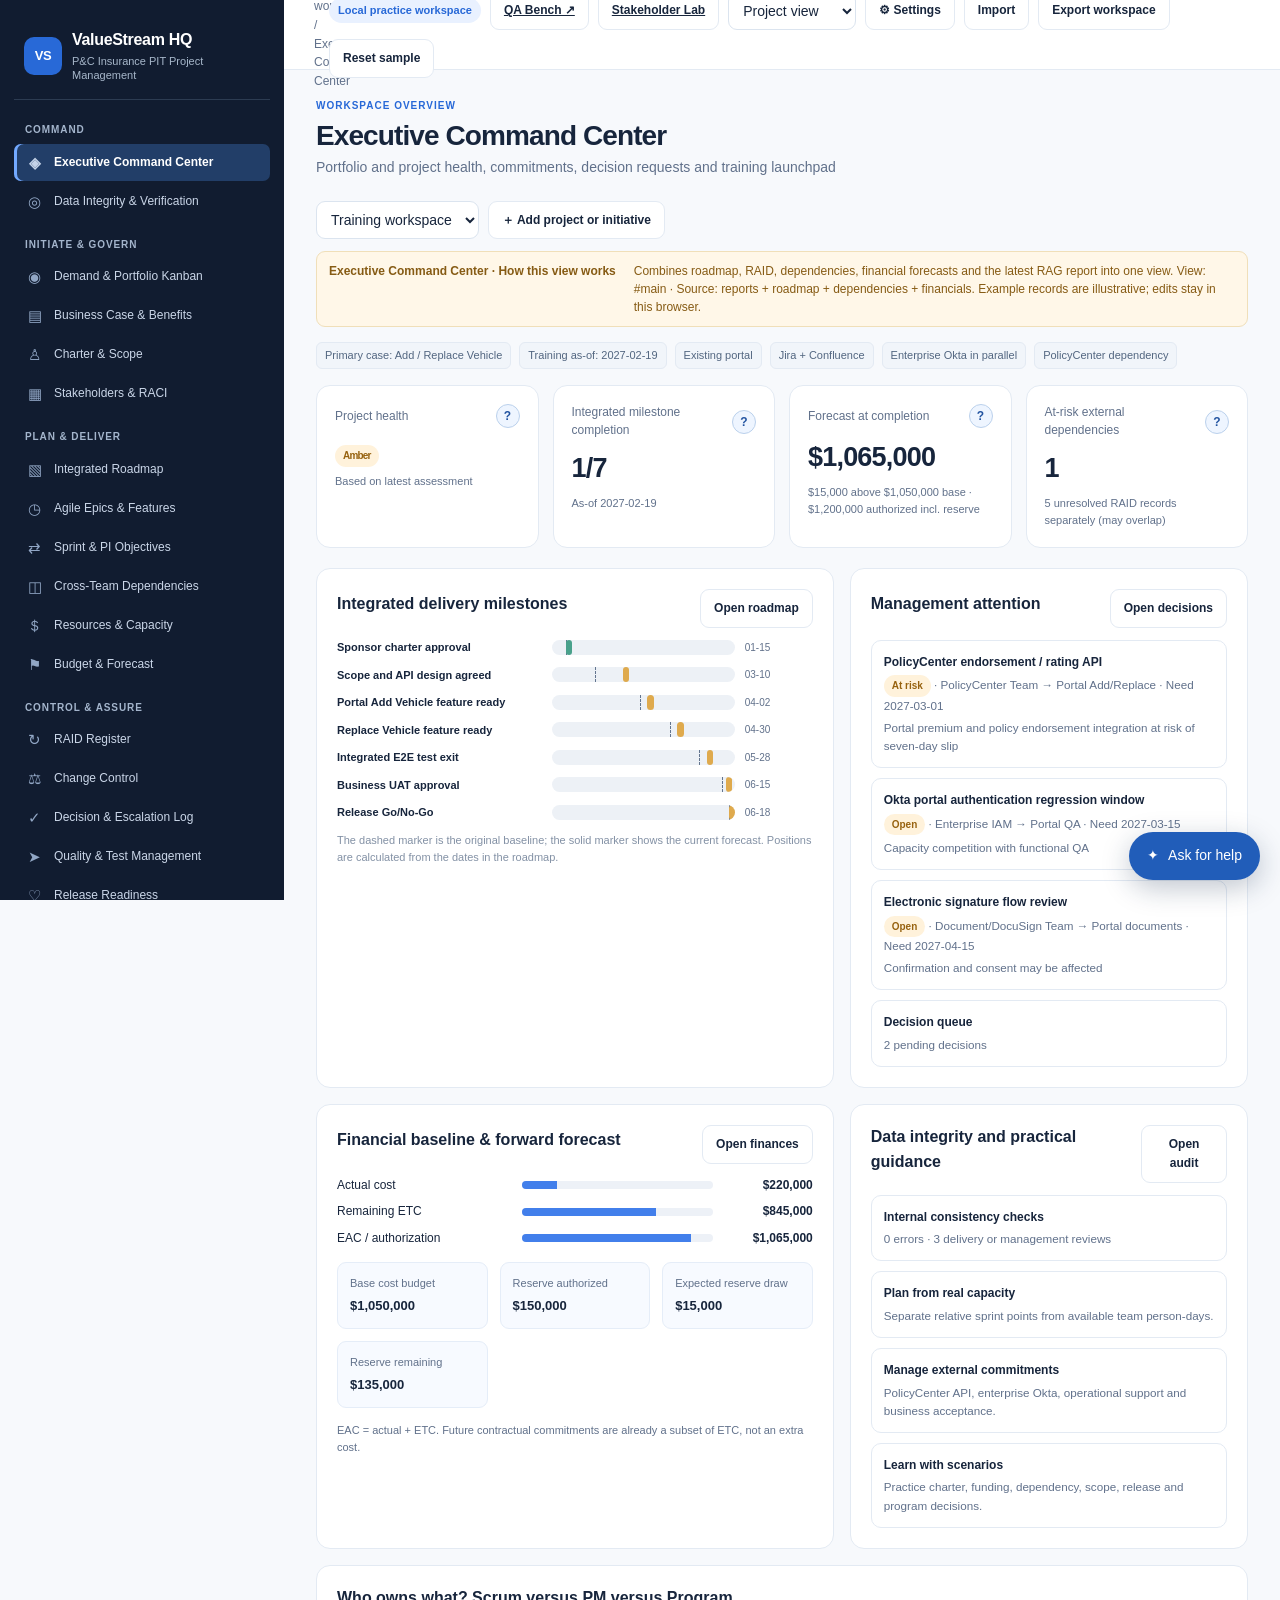
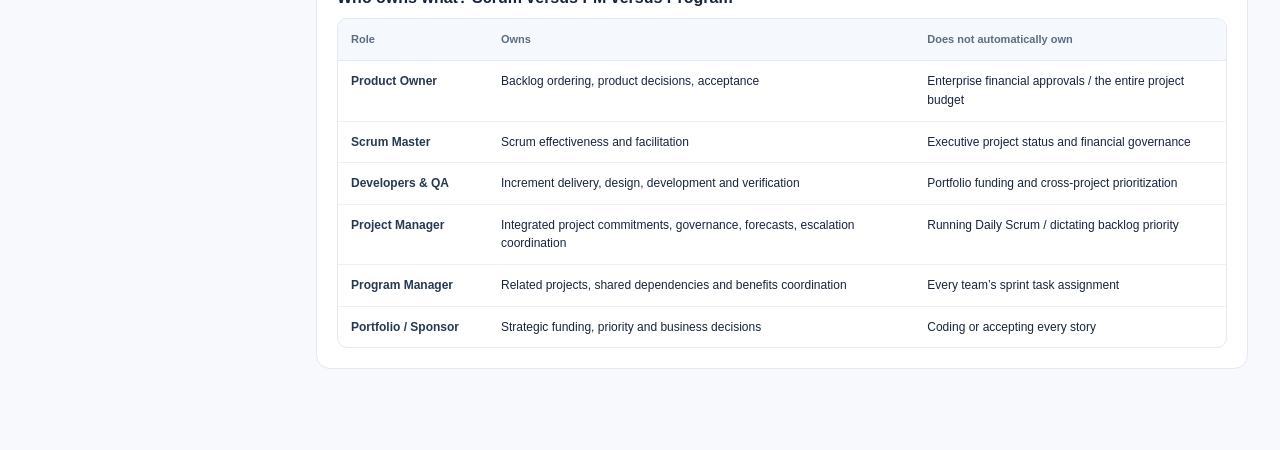
==== commit d0c7433a: "Add insurance stakeholder lab and shared project workspace" ====
--- a/Project-Program-Manager/index.html
+++ b/Project-Program-Manager/index.html
@@ -1,4 +1,4 @@
-<!doctype html><html lang="en"><head><meta charset="utf-8"><meta name="viewport" content="width=device-width,initial-scale=1"><meta name="description" content="ValueStream HQ | IT Project &amp; Program Management — interactive insurance IT delivery, governance, budget, release and transformation learning workspace"><title>ValueStream HQ | IT Project &amp; Program Management</title><style>:root{--bg:#f7f9fc;--paper:#fff;--ink:#17253c;--sub:#61718b;--line:#e3eaf3;--blue:#2768d7;--bluebg:#e9f1ff;--nav:#111c30;--navtext:#cad6e8;--green:#128064;--amber:#ab6d0b;--red:#c54444;--radius:14px}*{box-sizing:border-box}html,body{margin:0;height:100%;font:14px/1.55 Inter,ui-sans-serif,-apple-system,BlinkMacSystemFont,'Segoe UI',sans-serif;color:var(--ink);background:var(--bg)}button,input,select,textarea{font:inherit}button{cursor:pointer}a{color:var(--blue)}.shell{display:grid;grid-template-columns:284px 1fr;min-height:100vh}.sidebar{background:var(--nav);color:#fff;padding:20px 14px;position:sticky;top:0;height:100vh;overflow:auto;scrollbar-width:thin}.brand{padding:8px 12px 16px;border-bottom:1px solid #2c3b51;margin-bottom:14px}.brandmark{display:flex;align-items:center;gap:10px}.logo{height:36px;width:36px;display:grid;place-items:center;background:#3579ed;border-radius:10px;font-weight:800;font-size:18px}.brand strong{font-size:14px;line-height:1.3;display:block}.brand small{color:#a7b7ca;font-size:11px;display:block;margin-top:5px}.side-section{font-size:10px;letter-spacing:.12em;text-transform:uppercase;color:#8b9cb6;padding:16px 12px 7px;font-weight:800}.navbtn{width:100%;text-align:left;background:transparent;color:var(--navtext);border:0;border-radius:9px;padding:9px 11px;display:flex;align-items:center;gap:10px;line-height:1.3;font-size:12px;margin-bottom:2px}.navbtn .glyph{font-size:15px;width:20px;text-align:center;opacity:.85}.navbtn:hover{background:#23334d;color:#fff}.navbtn.active{background:#2a4981;color:#fff;font-weight:700}.content{min-width:0}.topbar{height:70px;background:var(--paper);border-bottom:1px solid var(--line);display:flex;align-items:center;justify-content:space-between;padding:0 30px;position:sticky;top:0;z-index:10;gap:15px}.crumb{font-size:12px;color:var(--sub)}.topright{display:flex;align-items:center;gap:9px;flex-wrap:wrap}.pill{display:inline-block;padding:4px 9px;border-radius:40px;font-size:11px;background:var(--bluebg);color:var(--blue);font-weight:700}.secondary-pill{background:#f0f3f7;color:#536781}.page{padding:28px 32px 65px;max-width:1600px;margin:auto}.page-head{display:flex;align-items:flex-start;justify-content:space-between;gap:16px;margin-bottom:22px}.page-head h1{font-size:28px;letter-spacing:-.9px;line-height:1.2;margin:5px 0}.muted{color:var(--sub)}.page-head p{max-width:800px;margin:0;color:var(--sub)}.eyebrow{color:var(--blue);font-weight:800;letter-spacing:.1em;text-transform:uppercase;font-size:10px}.btn{border:1px solid var(--line);border-radius:9px;padding:9px 13px;background:#fff;color:var(--ink);font-weight:650;font-size:12px}.btn:hover{border-color:#91b1e9;background:#f8fbff}.btn.primary{background:var(--blue);border-color:var(--blue);color:#fff}.btn.danger{color:var(--red)}.toolbar{display:flex;gap:9px;align-items:center;flex-wrap:wrap}.select,.search,.field{border:1px solid #dbe4ef;border-radius:9px;padding:9px 10px;background:#fff;color:var(--ink);min-width:100px;outline:none}.select:focus,.search:focus,.field:focus{border-color:#5692ed;box-shadow:0 0 0 3px #2c72e01a}.search{min-width:235px}.cards{display:grid;grid-template-columns:repeat(4,minmax(150px,1fr));gap:14px;margin:16px 0 20px}.metric{background:var(--paper);border:1px solid var(--line);border-radius:var(--radius);padding:18px;min-height:120px}.metric label{font-size:12px;color:var(--sub);display:block}.metric .number{font-size:27px;letter-spacing:-.8px;font-weight:750;margin:9px 0 5px}.metric .foot{font-size:11px;color:var(--sub)}.metric .number.small{font-size:20px}.grid2{display:grid;grid-template-columns:1.3fr 1fr;gap:16px}.grid3{display:grid;grid-template-columns:repeat(3,1fr);gap:16px}.panel{background:var(--paper);border:1px solid var(--line);border-radius:var(--radius);padding:20px;margin-bottom:16px;min-width:0}.panel h2{margin:0 0 8px;font-size:16px}.panel h3{margin:0 0 10px;font-size:14px}.panel p{color:var(--sub);margin:5px 0 10px}.panel-head{display:flex;justify-content:space-between;gap:12px;align-items:center;margin-bottom:12px}.help{border-left:3px solid #4688ed;background:#f2f7ff;padding:13px 15px;border-radius:0 9px 9px 0;margin:14px 0 18px;color:#3d5679;font-size:12px}.help strong{color:#1c468b}.table-wrap{overflow:auto;max-width:100%;border:1px solid var(--line);border-radius:10px}table{border-collapse:collapse;width:100%;white-space:nowrap}th{background:#f5f8fc;color:#5b6c83;text-align:left;padding:12px 13px;font-size:11px;font-weight:750;border-bottom:1px solid var(--line)}td{padding:11px 13px;border-bottom:1px solid #edf1f6;font-size:12px}tr:last-child td{border-bottom:0}tbody tr:hover{background:#fbfdff}td:first-child{font-weight:650;color:#263950}th:first-child,td:first-child{position:sticky;left:0;background:inherit}th:first-child{background:#f5f8fc}tbody tr:hover td:first-child{background:#fbfdff}.status{font-size:10px;display:inline-block;padding:3px 8px;border-radius:99px;background:#edf2f8;color:#52657c;font-weight:750}.status.good{background:#e7f8f0;color:#137851}.status.warn{background:#fff2db;color:#97620f}.status.bad{background:#ffe8e7;color:#bd4241}.statline{display:flex;align-items:center;justify-content:space-between;gap:10px;margin:8px 0}.bar{background:#edf1f7;height:8px;border-radius:15px;overflow:hidden;flex:1}.bar>span{height:100%;background:#427feb;display:block}.mini-list{display:grid;gap:10px}.mini-item{border:1px solid var(--line);border-radius:10px;padding:12px}.mini-item strong{display:block;font-size:12px}.mini-item small{display:block;color:var(--sub);margin-top:4px}.timeline{display:grid;gap:12px}.timelinerow{display:grid;grid-template-columns:205px 1fr 68px;align-items:center;gap:10px}.timelinerow .label{font-size:11px;font-weight:650;line-height:1.3}.timeline-track{height:15px;background:#edf1f6;position:relative;border-radius:20px;overflow:hidden}.timeline-fill{position:absolute;height:100%;background:#5b90e3;border-radius:20px}.timeline-fill.risk{background:#dfaa4d}.timeline-fill.complete{background:#49a18b}.tagline{display:flex;gap:8px;align-items:center;flex-wrap:wrap}.tag{background:#f1f5fa;padding:4px 8px;border:1px solid var(--line);border-radius:6px;font-size:11px;color:#526680}.section-intro{font-size:13px;max-width:1000px}.info-grid{display:grid;grid-template-columns:repeat(3,1fr);gap:12px;margin:14px 0}.info-cell{background:#f7faff;border:1px solid #e5edf8;border-radius:9px;padding:12px}.info-cell span{display:block;font-size:11px;color:var(--sub)}.info-cell strong{display:block;font-size:13px;margin-top:4px}.modal{position:fixed;inset:0;background:#0b1625a1;display:flex;align-items:center;justify-content:center;z-index:40;padding:16px}.dialog{background:white;border-radius:16px;max-width:750px;width:100%;max-height:90vh;display:flex;flex-direction:column;box-shadow:0 16px 60px #15284436}.dialog-header{padding:20px 23px;border-bottom:1px solid var(--line);display:flex;justify-content:space-between;align-items:center}.dialog-header h2{font-size:18px;margin:0}.dialog-body{overflow:auto;padding:22px}.formgrid{display:grid;grid-template-columns:repeat(2,minmax(0,1fr));gap:14px}.formgroup{display:flex;flex-direction:column;gap:5px}.formgroup label{font-size:11px;color:#586c84;font-weight:700}.formgroup input,.formgroup select,.formgroup textarea{width:100%}.dialog-footer{display:flex;justify-content:space-between;border-top:1px solid var(--line);padding:15px 22px;gap:10px}.footer-actions{display:flex;gap:8px}.footnote{font-size:11px;color:#8391a5;margin-top:12px}.notes{background:#f8fafc;border-radius:9px;border:1px solid var(--line);padding:14px;font-size:12px;line-height:1.7}.notes h4{font-size:13px;margin:8px 0 4px}.notes p{margin:4px 0}.notes ul{padding-left:22px;margin:5px 0}.tabs{display:flex;gap:7px;flex-wrap:wrap;margin-bottom:16px}.tab{border:1px solid var(--line);background:#fff;padding:7px 11px;border-radius:8px;color:#586c83;font-size:12px;font-weight:650}.tab.active{background:#eaf2ff;color:#2766d6;border-color:#bad3fb}.scenario{padding:15px;border:1px solid var(--line);border-radius:12px;background:#fff;margin:12px 0}.scenario .question{font-weight:750;margin-bottom:10px}.scenario textarea{min-height:90px;width:100%;resize:vertical}.feedback{margin-top:12px;padding:12px;background:#f2f7ff;border-radius:9px;font-size:12px}.reading{white-space:pre-wrap;overflow-wrap:anywhere;font-size:12px;line-height:1.85;padding:16px;background:#fbfcfe;border:1px solid var(--line);border-radius:10px;max-height:72vh;overflow:auto}.svg-chart{width:100%;height:160px}.empty{text-align:center;color:var(--sub);padding:28px}.hint{font-size:11px;color:var(--sub);margin-top:10px}.role-matrix td{white-space:normal;min-width:150px;vertical-align:top}.collapsed{display:none}.hamburger{display:none}.toast{position:fixed;right:20px;bottom:20px;z-index:80;background:#1e314f;color:white;padding:12px 17px;border-radius:9px;box-shadow:0 10px 25px #0002;font-size:12px;max-width:350px}.guide-card{background:#f7faff;border:1px solid #dae6f8;border-radius:12px;padding:15px;margin:10px 0}.guide-card h3{margin:0 0 5px;font-size:14px}.guide-card p{font-size:12px;margin:0}.codechip{font-family:ui-monospace,Consolas,monospace;background:#eff3f8;padding:2px 5px;border-radius:4px;font-size:11px}.notice{background:#fff7e8;color:#865b14;border:1px solid #f0dfb9;border-radius:9px;padding:10px 12px;font-size:11px;margin-bottom:15px} @media(max-width:1050px){.shell{grid-template-columns:230px 1fr}.cards{grid-template-columns:repeat(2,1fr)}.grid2,.grid3{grid-template-columns:1fr}.page{padding:20px}.topbar{padding:0 18px}.sidebar{padding:12px 8px}}@media(max-width:740px){.shell{display:block}.sidebar{position:fixed;z-index:21;width:280px;transform:translateX(-101%);transition:transform .2s}.sidebar.open{transform:none}.hamburger{display:inline-block}.topbar{height:auto;min-height:62px;align-items:flex-start;padding:12px;flex-wrap:wrap}.topright{gap:5px}.page{padding:17px 12px}.page-head{display:block}.page-head h1{font-size:23px}.formgrid,.info-grid{grid-template-columns:1fr}.cards{gap:9px}.metric{padding:13px}.timelinerow{grid-template-columns:120px 1fr 52px}.search{min-width:140px;width:100%}.toolbar{margin-top:10px}}
+<!doctype html><html lang="en"><head><meta charset="utf-8"><meta name="viewport" content="width=device-width,initial-scale=1"><meta name="description" content="ValueStream HQ | P&amp;C Insurance PIT Project Management — interactive insurance IT delivery, governance, budget, release and transformation learning workspace"><title>ValueStream HQ | P&amp;C Insurance PIT Project Management</title><style>:root{--bg:#f7f9fc;--paper:#fff;--ink:#17253c;--sub:#61718b;--line:#e3eaf3;--blue:#2768d7;--bluebg:#e9f1ff;--nav:#111c30;--navtext:#cad6e8;--green:#128064;--amber:#ab6d0b;--red:#c54444;--radius:14px}*{box-sizing:border-box}html,body{margin:0;height:100%;font:14px/1.55 Inter,ui-sans-serif,-apple-system,BlinkMacSystemFont,'Segoe UI',sans-serif;color:var(--ink);background:var(--bg)}button,input,select,textarea{font:inherit}button{cursor:pointer}a{color:var(--blue)}.shell{display:grid;grid-template-columns:284px 1fr;min-height:100vh}.sidebar{background:var(--nav);color:#fff;padding:20px 14px;position:sticky;top:0;height:100vh;overflow:auto;scrollbar-width:thin}.brand{padding:8px 12px 16px;border-bottom:1px solid #2c3b51;margin-bottom:14px}.brandmark{display:flex;align-items:center;gap:10px}.logo{height:36px;width:36px;display:grid;place-items:center;background:#3579ed;border-radius:10px;font-weight:800;font-size:18px}.brand strong{font-size:14px;line-height:1.3;display:block}.brand small{color:#a7b7ca;font-size:11px;display:block;margin-top:5px}.side-section{font-size:10px;letter-spacing:.12em;text-transform:uppercase;color:#8b9cb6;padding:16px 12px 7px;font-weight:800}.navbtn{width:100%;text-align:left;background:transparent;color:var(--navtext);border:0;border-radius:9px;padding:9px 11px;display:flex;align-items:center;gap:10px;line-height:1.3;font-size:12px;margin-bottom:2px}.navbtn .glyph{font-size:15px;width:20px;text-align:center;opacity:.85}.navbtn:hover{background:#23334d;color:#fff}.navbtn.active{background:#2a4981;color:#fff;font-weight:700}.content{min-width:0}.topbar{height:70px;background:var(--paper);border-bottom:1px solid var(--line);display:flex;align-items:center;justify-content:space-between;padding:0 30px;position:sticky;top:0;z-index:10;gap:15px}.crumb{font-size:12px;color:var(--sub)}.topright{display:flex;align-items:center;gap:9px;flex-wrap:wrap}.pill{display:inline-block;padding:4px 9px;border-radius:40px;font-size:11px;background:var(--bluebg);color:var(--blue);font-weight:700}.secondary-pill{background:#f0f3f7;color:#536781}.page{padding:28px 32px 65px;max-width:1600px;margin:auto}.page-head{display:flex;align-items:flex-start;justify-content:space-between;gap:16px;margin-bottom:22px}.page-head h1{font-size:28px;letter-spacing:-.9px;line-height:1.2;margin:5px 0}.muted{color:var(--sub)}.page-head p{max-width:800px;margin:0;color:var(--sub)}.eyebrow{color:var(--blue);font-weight:800;letter-spacing:.1em;text-transform:uppercase;font-size:10px}.btn{border:1px solid var(--line);border-radius:9px;padding:9px 13px;background:#fff;color:var(--ink);font-weight:650;font-size:12px}.btn:hover{border-color:#91b1e9;background:#f8fbff}.btn.primary{background:var(--blue);border-color:var(--blue);color:#fff}.btn.danger{color:var(--red)}.toolbar{display:flex;gap:9px;align-items:center;flex-wrap:wrap}.select,.search,.field{border:1px solid #dbe4ef;border-radius:9px;padding:9px 10px;background:#fff;color:var(--ink);min-width:100px;outline:none}.select:focus,.search:focus,.field:focus{border-color:#5692ed;box-shadow:0 0 0 3px #2c72e01a}.search{min-width:235px}.cards{display:grid;grid-template-columns:repeat(4,minmax(150px,1fr));gap:14px;margin:16px 0 20px}.metric{background:var(--paper);border:1px solid var(--line);border-radius:var(--radius);padding:18px;min-height:120px}.metric label{font-size:12px;color:var(--sub);display:block}.metric .number{font-size:27px;letter-spacing:-.8px;font-weight:750;margin:9px 0 5px}.metric .foot{font-size:11px;color:var(--sub)}.metric .number.small{font-size:20px}.grid2{display:grid;grid-template-columns:1.3fr 1fr;gap:16px}.grid3{display:grid;grid-template-columns:repeat(3,1fr);gap:16px}.panel{background:var(--paper);border:1px solid var(--line);border-radius:var(--radius);padding:20px;margin-bottom:16px;min-width:0}.panel h2{margin:0 0 8px;font-size:16px}.panel h3{margin:0 0 10px;font-size:14px}.panel p{color:var(--sub);margin:5px 0 10px}.panel-head{display:flex;justify-content:space-between;gap:12px;align-items:center;margin-bottom:12px}.help{border-left:3px solid #4688ed;background:#f2f7ff;padding:13px 15px;border-radius:0 9px 9px 0;margin:14px 0 18px;color:#3d5679;font-size:12px}.help strong{color:#1c468b}.table-wrap{overflow:auto;max-width:100%;border:1px solid var(--line);border-radius:10px}table{border-collapse:collapse;width:100%;white-space:nowrap}th{background:#f5f8fc;color:#5b6c83;text-align:left;padding:12px 13px;font-size:11px;font-weight:750;border-bottom:1px solid var(--line)}td{padding:11px 13px;border-bottom:1px solid #edf1f6;font-size:12px}tr:last-child td{border-bottom:0}tbody tr:hover{background:#fbfdff}td:first-child{font-weight:650;color:#263950}th:first-child,td:first-child{position:sticky;left:0;background:inherit}th:first-child{background:#f5f8fc}tbody tr:hover td:first-child{background:#fbfdff}.status{font-size:10px;display:inline-block;padding:3px 8px;border-radius:99px;background:#edf2f8;color:#52657c;font-weight:750}.status.good{background:#e7f8f0;color:#137851}.status.warn{background:#fff2db;color:#97620f}.status.bad{background:#ffe8e7;color:#bd4241}.statline{display:flex;align-items:center;justify-content:space-between;gap:10px;margin:8px 0}.bar{background:#edf1f7;height:8px;border-radius:15px;overflow:hidden;flex:1}.bar>span{height:100%;background:#427feb;display:block}.mini-list{display:grid;gap:10px}.mini-item{border:1px solid var(--line);border-radius:10px;padding:12px}.mini-item strong{display:block;font-size:12px}.mini-item small{display:block;color:var(--sub);margin-top:4px}.timeline{display:grid;gap:12px}.timelinerow{display:grid;grid-template-columns:205px 1fr 68px;align-items:center;gap:10px}.timelinerow .label{font-size:11px;font-weight:650;line-height:1.3}.timeline-track{height:15px;background:#edf1f6;position:relative;border-radius:20px;overflow:hidden}.timeline-fill{position:absolute;height:100%;background:#5b90e3;border-radius:20px}.timeline-fill.risk{background:#dfaa4d}.timeline-fill.complete{background:#49a18b}.tagline{display:flex;gap:8px;align-items:center;flex-wrap:wrap}.tag{background:#f1f5fa;padding:4px 8px;border:1px solid var(--line);border-radius:6px;font-size:11px;color:#526680}.section-intro{font-size:13px;max-width:1000px}.info-grid{display:grid;grid-template-columns:repeat(3,1fr);gap:12px;margin:14px 0}.info-cell{background:#f7faff;border:1px solid #e5edf8;border-radius:9px;padding:12px}.info-cell span{display:block;font-size:11px;color:var(--sub)}.info-cell strong{display:block;font-size:13px;margin-top:4px}.modal{position:fixed;inset:0;background:#0b1625a1;display:flex;align-items:center;justify-content:center;z-index:40;padding:16px}.dialog{background:white;border-radius:16px;max-width:750px;width:100%;max-height:90vh;display:flex;flex-direction:column;box-shadow:0 16px 60px #15284436}.dialog-header{padding:20px 23px;border-bottom:1px solid var(--line);display:flex;justify-content:space-between;align-items:center}.dialog-header h2{font-size:18px;margin:0}.dialog-body{overflow:auto;padding:22px}.formgrid{display:grid;grid-template-columns:repeat(2,minmax(0,1fr));gap:14px}.formgroup{display:flex;flex-direction:column;gap:5px}.formgroup label{font-size:11px;color:#586c84;font-weight:700}.formgroup input,.formgroup select,.formgroup textarea{width:100%}.dialog-footer{display:flex;justify-content:space-between;border-top:1px solid var(--line);padding:15px 22px;gap:10px}.footer-actions{display:flex;gap:8px}.footnote{font-size:11px;color:#8391a5;margin-top:12px}.notes{background:#f8fafc;border-radius:9px;border:1px solid var(--line);padding:14px;font-size:12px;line-height:1.7}.notes h4{font-size:13px;margin:8px 0 4px}.notes p{margin:4px 0}.notes ul{padding-left:22px;margin:5px 0}.tabs{display:flex;gap:7px;flex-wrap:wrap;margin-bottom:16px}.tab{border:1px solid var(--line);background:#fff;padding:7px 11px;border-radius:8px;color:#586c83;font-size:12px;font-weight:650}.tab.active{background:#eaf2ff;color:#2766d6;border-color:#bad3fb}.scenario{padding:15px;border:1px solid var(--line);border-radius:12px;background:#fff;margin:12px 0}.scenario .question{font-weight:750;margin-bottom:10px}.scenario textarea{min-height:90px;width:100%;resize:vertical}.feedback{margin-top:12px;padding:12px;background:#f2f7ff;border-radius:9px;font-size:12px}.reading{white-space:pre-wrap;overflow-wrap:anywhere;font-size:12px;line-height:1.85;padding:16px;background:#fbfcfe;border:1px solid var(--line);border-radius:10px;max-height:72vh;overflow:auto}.svg-chart{width:100%;height:160px}.empty{text-align:center;color:var(--sub);padding:28px}.hint{font-size:11px;color:var(--sub);margin-top:10px}.role-matrix td{white-space:normal;min-width:150px;vertical-align:top}.collapsed{display:none}.hamburger{display:none}.toast{position:fixed;right:20px;bottom:20px;z-index:80;background:#1e314f;color:white;padding:12px 17px;border-radius:9px;box-shadow:0 10px 25px #0002;font-size:12px;max-width:350px}.guide-card{background:#f7faff;border:1px solid #dae6f8;border-radius:12px;padding:15px;margin:10px 0}.guide-card h3{margin:0 0 5px;font-size:14px}.guide-card p{font-size:12px;margin:0}.codechip{font-family:ui-monospace,Consolas,monospace;background:#eff3f8;padding:2px 5px;border-radius:4px;font-size:11px}.notice{background:#fff7e8;color:#865b14;border:1px solid #f0dfb9;border-radius:9px;padding:10px 12px;font-size:11px;margin-bottom:15px} @media(max-width:1050px){.shell{grid-template-columns:230px 1fr}.cards{grid-template-columns:repeat(2,1fr)}.grid2,.grid3{grid-template-columns:1fr}.page{padding:20px}.topbar{padding:0 18px}.sidebar{padding:12px 8px}}@media(max-width:740px){.shell{display:block}.sidebar{position:fixed;z-index:21;width:280px;transform:translateX(-101%);transition:transform .2s}.sidebar.open{transform:none}.hamburger{display:inline-block}.topbar{height:auto;min-height:62px;align-items:flex-start;padding:12px;flex-wrap:wrap}.topright{gap:5px}.page{padding:17px 12px}.page-head{display:block}.page-head h1{font-size:23px}.formgrid,.info-grid{grid-template-columns:1fr}.cards{gap:9px}.metric{padding:13px}.timelinerow{grid-template-columns:120px 1fr 52px}.search{min-width:140px;width:100%}.toolbar{margin-top:10px}}
 
 
 /* Responsive v1.1: layout adapts without losing records or workflow controls. */
@@ -243,7 +243,7 @@
   .sidebar .brand{padding-right:44px}
   .sidebar .navbtn{min-height:44px}
 }
-</style></head><body><div class="shell"><aside class="sidebar" id="sidebar" aria-label="Module navigation"></aside><div class="sidebar-backdrop" id="sidebarBackdrop" hidden></div><div class="content"><header class="topbar"><div class="topbar-primary"><button class="btn hamburger" id="hamburger" aria-label="Open navigation" aria-controls="sidebar" aria-expanded="false">☰</button><div class="topbar-brand"><div class="crumb" id="crumb"></div><strong class="topbar-title">ValueStream HQ</strong><span class="topbar-tagline">IT Project &amp; Program Management</span></div></div><button class="btn mobile-tools-toggle" id="toolsToggle" aria-expanded="false" aria-controls="topActions">Tools ▾</button><div class="topright" id="topActions"><span class="pill">Local practice workspace</span><a class="btn" href="/qa-bench.html" target="_blank" rel="noopener noreferrer">QA Bench ↗</a><select id="mode" class="select" aria-label="View mode"><option value="project">Project view</option><option value="program">Program view</option></select><button class="btn" data-action="settings">⚙ Settings</button><button class="btn" data-action="import">Import</button><button class="btn" data-action="export">Export workspace</button><button class="btn" data-action="reset">Reset sample</button></div></header><main class="page"><div class="page-head" id="pagehead"></div><div id="workspaceControls"></div><div id="main"></div></main></div></div><div id="modal"></div><input type="file" id="importFile" accept="application/json,.json" hidden><script>window.STARTER={"metadata": {"title": "ValueStream HQ", "version": "1.5.0", "industry": "Property & Casualty Insurance", "case": "Add / Replace Vehicle", "portfolio": "Digital Insurance Modernization", "projectStart": "2027-01-04", "targetRelease": "2027-06-18", "budget": 1200000, "illustrative": true, "dataSource": "Fictional training data; no real insurer or live system records", "reference": "Complete brand-neutral SAFe/FNOL learning reference included", "asOfDate": "2027-02-19", "snapshotBasis": "Illustrative week-7 project status; fictional records only", "capacityPeriod": "Two-week S4 window, 2027-02-15 to 2027-02-26"}, "modules": {"intake": [{"title": "Add/Replace Vehicle", "type": "Project", "sponsor": "Personal Lines Digital", "value": "Self-service policy endorsements", "priority": "High", "status": "Approved", "decision": "Charter approved 2027-01-15; current delivery forecasts remain conditional"}, {"title": "Enterprise Okta rollout", "type": "Enterprise project", "sponsor": "Identity Office", "value": "Standardize enterprise authentication", "priority": "High", "status": "In progress", "decision": "Portal integration required"}, {"title": "Policy document enhancement", "type": "Candidate project", "sponsor": "Operations", "value": "Reduce paper handling", "priority": "Medium", "status": "Assessing", "decision": "Await business case"}, {"title": "Digital FNOL intake", "type": "Portfolio idea", "sponsor": "Claims", "value": "Improve claim reporting", "priority": "Medium", "status": "Discovery", "decision": "Separate claims case study"}, {"title": "Billing Self-Service", "type": "Candidate project", "sponsor": "Digital Operations", "value": "Online billing servicing", "priority": "Medium", "status": "Discovery", "decision": "Independent approval required before program membership"}], "business": [{"metric": "Eligible vehicle changes completed online", "baseline": "0% (illustrative)", "target": "40%", "actual": "Not measured", "owner": "Digital Product Owner", "measurement": "Monthly portal analytics", "status": "Planning"}, {"metric": "Average assisted servicing time", "baseline": "18 min (illustrative)", "target": "10 min", "actual": "Not measured", "owner": "Operations Lead", "measurement": "Monthly operation sample", "status": "Planning"}, {"metric": "Vehicle-change transaction success", "baseline": "Not measured", "target": ">= 98%", "actual": "Not measured", "owner": "Service Owner", "measurement": "Production telemetry", "status": "Planning"}, {"metric": "Escaped Sev1/Sev2 defects", "baseline": "N/A — capability not launched", "target": "0 production Sev1/Sev2 escapes", "actual": "Not measured", "owner": "QA Lead", "measurement": "Defect and incident reports", "status": "Planning"}], "charter": [{"item": "Business objective", "detail": "Allow eligible policyholders to add or replace insured vehicles in existing portal", "owner": "Sponsor", "status": "Approved"}, {"item": "In scope", "detail": "Add Vehicle; Replace Vehicle; eligibility; premium impact; confirmation; E2E validation", "owner": "Product Owner", "status": "Approved"}, {"item": "Out of scope", "detail": "New policy quote/bind; separate vehicle removal; enterprise Okta implementation itself", "owner": "Sponsor", "status": "Approved"}, {"item": "Assumption", "detail": "Portal remains live; shared team provides BAU support; PolicyCenter provides needed transaction interfaces", "owner": "PM", "status": "Under review"}, {"item": "Funding authority", "detail": "Sponsor is accountable for funding decisions; delegated authority follows documented investment controls", "owner": "Finance", "status": "Approved"}], "stakeholders": [{"name": "Business sponsor", "role": "Personal Lines executive", "accountability": "Business outcome and authorized scope", "authority": "Funding and tradeoffs", "engagement": "Monthly steering", "status": "Engaged"}, {"name": "Product Owner", "role": "Portal PO", "accountability": "Backlog ordering and requirements", "authority": "Backlog acceptance", "engagement": "Weekly delivery review", "status": "Engaged"}, {"name": "Scrum Master", "role": "Portal SM", "accountability": "Scrum events and team effectiveness", "authority": "Scrum process", "engagement": "Scrum events", "status": "Engaged"}, {"name": "Development lead", "role": "Portal engineering", "accountability": "Technical execution and estimates", "authority": "Technical work", "engagement": "Weekly delivery review", "status": "Engaged"}, {"name": "QA Lead", "role": "Portal QA", "accountability": "Test plan, execution, defect evidence", "authority": "Quality recommendation", "engagement": "Weekly delivery review", "status": "Engaged"}, {"name": "PolicyCenter lead", "role": "Policy system team", "accountability": "Transaction integration contract", "authority": "PC delivery commitments", "engagement": "Dependency review", "status": "Engaged"}, {"name": "Enterprise identity lead", "role": "Okta rollout team", "accountability": "Enterprise rollout requirements", "authority": "Okta rollout decisions", "engagement": "Dependency review", "status": "Engaged"}, {"name": "Project Manager", "role": "Portal initiative", "accountability": "Integrated delivery coordination and governance", "authority": "Escalation and plan within delegation", "engagement": "Project governance", "status": "Engaged"}], "roadmap": [{"milestone": "Sponsor charter approval", "owner": "Sponsor", "baseline": "2027-01-15", "forecast": "2027-01-15", "status": "Complete", "dependency": "Business case", "evidence": "Signed charter approval (sample)"}, {"milestone": "Scope and API design agreed", "owner": "PO / Architect", "baseline": "2027-02-12", "forecast": "2027-03-10", "status": "At risk", "dependency": "PC interface specification", "evidence": "Scope draft; PolicyCenter interface contract not yet signed"}, {"milestone": "Portal Add Vehicle feature ready", "owner": "Portal team", "baseline": "2027-03-26", "forecast": "2027-04-02", "status": "At risk", "dependency": "PC rating and policy update", "evidence": "Portal UI in progress; end-to-end feature not complete"}, {"milestone": "Replace Vehicle feature ready", "owner": "Portal team", "baseline": "2027-04-23", "forecast": "2027-04-30", "status": "At risk", "dependency": "PC replacement transaction", "evidence": "Replace flow design in progress; PC transaction readiness pending"}, {"milestone": "Integrated E2E test exit", "owner": "QA Lead", "baseline": "2027-05-21", "forecast": "2027-05-28", "status": "At risk", "dependency": "Stable PC and Okta environment", "evidence": "Formal E2E exit evidence pending"}, {"milestone": "Business UAT approval", "owner": "Business Lead", "baseline": "2027-06-11", "forecast": "2027-06-15", "status": "At risk", "dependency": "E2E exit", "evidence": "Business acceptance not yet obtained"}, {"milestone": "Release Go/No-Go", "owner": "Release Authority", "baseline": "2027-06-18", "forecast": "2027-06-18", "status": "At risk", "dependency": "All readiness gates", "evidence": "Release date held as target; recovery decision pending"}], "backlog": [{"key": "AV-101", "type": "Epic", "title": "Add a vehicle to existing auto policy", "owner": "PO", "pi": "PI-1", "sprint": "Multiple", "points": "13", "status": "In progress", "acceptance": "Eligible policy change is confirmed"}, {"key": "AV-102", "type": "Feature", "title": "Retrieve current policy and vehicles", "owner": "Portal Lead", "pi": "PI-1", "sprint": "S1", "points": "8", "status": "Done", "acceptance": "Correct active policy returned"}, {"key": "AV-103", "type": "Story", "title": "Capture VIN, make, model and garaging", "owner": "Portal Lead", "pi": "PI-1", "sprint": "S2", "points": "5", "status": "Done", "acceptance": "Required fields validated"}, {"key": "AV-201", "type": "Epic", "title": "Replace an insured vehicle", "owner": "PO", "pi": "PI-2", "sprint": "Multiple", "points": "13", "status": "Draft", "acceptance": "Original and replacement policy state correct"}, {"key": "AV-202", "type": "Feature", "title": "Calculate premium impact via PolicyCenter", "owner": "PC Lead", "pi": "PI-2", "sprint": "S6", "points": "8", "status": "At risk", "acceptance": "New premium and effective date verified"}, {"key": "AV-301", "type": "Feature", "title": "Authentication regression for Okta integration", "owner": "QA Lead", "pi": "PI-2", "sprint": "S6", "points": "5", "status": "Ready", "acceptance": "Login, session, access checks pass"}, {"key": "AV-401", "type": "Story", "title": "Show confirmation and applicable documents", "owner": "Portal Lead", "pi": "PI-2", "sprint": "S8", "points": "5", "status": "Draft", "acceptance": "Audit confirmation and documents available"}], "iterations": [{"iteration": "S1", "goal": "Confirm vehicle retrieval and baseline capacity", "capacity": "40", "planned": "34", "done": "30", "confidence": "Medium", "demo": "Policy lookup demo", "status": "Complete"}, {"iteration": "S2", "goal": "Vehicle data capture and validation", "capacity": "40", "planned": "31", "done": "28", "confidence": "Medium", "demo": "Vehicle entry demo", "status": "Complete"}, {"iteration": "S3", "goal": "Add Vehicle portal slice; prepare integration and Okta regression", "capacity": "38", "planned": "35", "done": "32", "confidence": "Low", "demo": "UI and service stub demonstration; PC interface not yet integrated", "status": "Complete"}, {"iteration": "S4", "goal": "Replace Vehicle UI flow and premium API contract", "capacity": "38", "planned": "40", "done": "10", "confidence": "Low", "demo": "Replace flow slice; PolicyCenter integration remains pending", "status": "In progress"}, {"iteration": "PI-1", "goal": "Validate portal flows and integration contracts before end-to-end API readiness", "capacity": "156", "planned": "140", "done": "100", "confidence": "Medium", "demo": "Integrated progress and dependency demonstration", "status": "In progress"}], "dependencies": [{"deliverable": "PolicyCenter endorsement / rating API", "producer": "PolicyCenter Team", "consumer": "Portal Add/Replace", "neededBy": "2027-03-01", "forecast": "2027-03-08", "impact": "Portal premium and policy endorsement integration at risk of seven-day slip", "owner": "PC Lead", "status": "At risk", "escalate": "2027-02-23"}, {"deliverable": "Okta portal authentication regression window", "producer": "Enterprise IAM", "consumer": "Portal QA", "neededBy": "2027-03-15", "forecast": "2027-03-15", "impact": "Capacity competition with functional QA", "owner": "IAM Lead", "status": "Open", "escalate": "2027-03-01"}, {"deliverable": "Electronic signature flow review", "producer": "Document/DocuSign Team", "consumer": "Portal documents", "neededBy": "2027-04-15", "forecast": "2027-04-15", "impact": "Confirmation and consent may be affected", "owner": "Document Lead", "status": "Open", "escalate": "2027-04-01"}, {"deliverable": "UAT test accounts and policy data", "producer": "Test Data Team", "consumer": "Business UAT", "neededBy": "2027-05-20", "forecast": "2027-05-20", "impact": "UAT may slip", "owner": "QA Lead", "status": "Open", "escalate": "2027-05-06"}], "capacity": [{"team": "Portal Dev", "skill": "Frontend / Full-stack", "people": "8", "daysPerPerson": "10", "leave": "8", "support": "12", "other": "10", "available": "50", "owner": "Engineering Manager"}, {"team": "Portal QA", "skill": "Functional / Integration QA", "people": "4", "daysPerPerson": "10", "leave": "4", "support": "8", "other": "6", "available": "22", "owner": "QA Manager"}, {"team": "PolicyCenter", "skill": "Backend / Guidewire", "people": "3", "daysPerPerson": "10", "leave": "2", "support": "4", "other": "12", "available": "12", "owner": "PC Functional Manager"}, {"team": "Business SMEs", "skill": "UAT / underwriting", "people": "2", "daysPerPerson": "10", "leave": "0", "support": "3", "other": "9", "available": "8", "owner": "Operations Lead"}], "financials": [{"category": "Portal delivery", "baseline": "420000", "actual": "90000", "etc": "320000", "commitments": "10000", "owner": "Engineering Manager"}, {"category": "PolicyCenter integration", "baseline": "240000", "actual": "45000", "etc": "210000", "commitments": "20000", "owner": "PC Lead"}, {"category": "Quality and test", "baseline": "180000", "actual": "35000", "etc": "155000", "commitments": "8000", "owner": "QA Lead"}, {"category": "Architecture / security", "baseline": "120000", "actual": "40000", "etc": "85000", "commitments": "10000", "owner": "Architect"}, {"category": "Release and operational readiness", "baseline": "90000", "actual": "10000", "etc": "75000", "commitments": "5000", "owner": "Release Lead"}, {"category": "Contingency reserve", "baseline": "150000", "actual": "0", "etc": "0", "commitments": "0", "owner": "PMO / Sponsor"}], "raid": [{"id": "R-001", "type": "Risk", "description": "PolicyCenter transaction API forecast may slip", "impact": "High", "likelihood": "High", "owner": "PC Lead", "due": "2027-02-23", "mitigation": "Agree API contract and workaround milestones", "status": "Open"}, {"id": "R-002", "type": "Risk", "description": "Okta rollout consumes shared QA and developer capacity", "impact": "High", "likelihood": "Medium", "owner": "Portal PM", "due": "2027-03-01", "mitigation": "Confirm resource allocation and resequence work", "status": "Open"}, {"id": "A-001", "type": "Assumption", "description": "Production support reserve is sufficient", "impact": "Medium", "likelihood": "Medium", "owner": "Scrum Master", "due": "2027-02-23", "mitigation": "Validate with historical incident trend", "status": "Validate"}, {"id": "I-001", "type": "Issue", "description": "UAT data cannot cover midterm endorsements", "impact": "High", "likelihood": "N/A", "owner": "Test Data Lead", "due": "2027-05-01", "mitigation": "Secure representative policies and approval", "status": "Open"}, {"id": "D-001", "type": "Dependency", "description": "Portal E2E requires PolicyCenter test endpoint", "impact": "High", "likelihood": "N/A", "owner": "PC Lead", "due": "2027-03-01", "mitigation": "Confirm readiness evidence and early integration", "status": "Open"}], "changes": [{"id": "CR-001", "request": "Add stand-alone Remove Vehicle to launch scope", "impact": "Business, PC, QA and release impact", "cost": "95000", "days": "21", "sponsor": "Business Sponsor", "decision": "Pending analysis", "status": "Open"}], "decisions": [{"id": "DEC-001", "question": "Can portal retain release date if PC API slips?", "options": "Resequence; reduce scope; extend release", "recommendation": "Timebox API integration spike, then present revised plan", "authority": "Sponsor", "due": "2027-03-03", "decision": "Pending", "status": "Open"}, {"id": "DEC-002", "question": "Who approves expanded state eligibility?", "options": "Initial states only; broaden with controls", "recommendation": "Start limited rollout pending compliance review", "authority": "Business / Compliance", "due": "2027-04-10", "decision": "Pending", "status": "Open"}], "quality": [{"scenario": "Add Vehicle happy path", "level": "E2E", "owner": "QA Lead", "planned": "15", "passed": "0", "failed": "0", "blocked": "3", "status": "Blocked", "evidence": "Three E2E cases waiting on PolicyCenter API; not counted as passed"}, {"scenario": "Replace Vehicle effective date", "level": "E2E", "owner": "QA Lead", "planned": "20", "passed": "0", "failed": "0", "blocked": "0", "status": "Planned", "evidence": "Planned formal test evidence; no execution artifact yet"}, {"scenario": "Okta login / session regression", "level": "Integration", "owner": "QA Lead", "planned": "18", "passed": "0", "failed": "0", "blocked": "0", "status": "Planned", "evidence": "Planned formal test evidence; no execution artifact yet"}, {"scenario": "Premium recalculation", "level": "Integration", "owner": "QA Lead", "planned": "12", "passed": "0", "failed": "0", "blocked": "0", "status": "Planned", "evidence": "Planned formal test evidence; no execution artifact yet"}, {"scenario": "Authorization and audit trail", "level": "Security", "owner": "Security Lead", "planned": "8", "passed": "0", "failed": "0", "blocked": "0", "status": "Planned", "evidence": "Planned formal test evidence; no execution artifact yet"}, {"scenario": "Business acceptance", "level": "UAT", "owner": "Operations Lead", "planned": "10", "passed": "0", "failed": "0", "blocked": "0", "status": "Planned", "evidence": "Planned formal test evidence; no execution artifact yet"}], "release": [{"gate": "Business acceptance criteria met", "owner": "Business PO", "evidence": "Signed UAT record", "due": "2027-06-11", "status": "Not started", "approver": "Business Sponsor"}, {"gate": "SIT / E2E exit criteria met", "owner": "QA Lead", "evidence": "QA summary / defect disposition", "due": "2027-06-11", "status": "Not started", "approver": "QA / Release"}, {"gate": "Security, privacy and compliance approvals", "owner": "Control Owners", "evidence": "Approval record", "due": "2027-06-14", "status": "Not started", "approver": "Security / Compliance"}, {"gate": "Deployment plan and rollback rehearsal", "owner": "Release Lead", "evidence": "Runbook / rehearsal result", "due": "2027-06-15", "status": "Not started", "approver": "Change Authority"}, {"gate": "Production monitoring and support ready", "owner": "Service Owner", "evidence": "Dashboard / runbook / contacts", "due": "2027-06-15", "status": "Not started", "approver": "Operations"}, {"gate": "Go/No-Go decision recorded", "owner": "Release Authority", "evidence": "Decision / exceptions", "due": "2027-06-18", "status": "Not started", "approver": "Release Authority"}], "operations": [{"item": "First 48-hour support staffing", "owner": "Service Owner", "threshold": "Support available", "actual": "Not yet measured", "status": "Planning", "evidence": "Hypercare roster"}, {"item": "Failed policy transactions", "owner": "Engineering Lead", "threshold": "< 2%", "actual": "Not measured", "status": "Planning", "evidence": "Transaction telemetry"}, {"item": "Outstanding Sev1 incidents", "owner": "Incident Commander", "threshold": "0", "actual": "Not measured", "status": "Planning", "evidence": "Incident log"}, {"item": "Policy record reconciliation", "owner": "PC / Operations", "threshold": "100% exceptions reviewed", "actual": "Not measured", "status": "Planning", "evidence": "Reconciliation report"}, {"item": "Hypercare exit", "owner": "Service Owner", "threshold": "Thresholds met for agreed window", "actual": "Not measured", "status": "Planning", "evidence": "Sign-off"}], "vendors": [{"vendor": "External integration vendor", "deliverable": "Integration contract assistance", "contract": "Statement of work", "due": "2027-03-01", "owner": "Vendor Manager", "status": "Draft", "escalation": "Vendor governance"}, {"vendor": "Document services provider", "deliverable": "E-signature dependency review", "contract": "Service agreement", "due": "2027-04-15", "owner": "Vendor Manager", "status": "Open", "escalation": "Account representative"}], "compliance": [{"control": "Authenticated customer authorization", "evidence": "Identity test evidence", "owner": "Security Lead", "status": "Open", "approval": "Security"}, {"control": "Vehicle eligibility by state", "evidence": "Product / underwriting rules", "owner": "Compliance Lead", "status": "Open", "approval": "Business + Compliance"}, {"control": "Policy effective dates and premium disclosure", "evidence": "PolicyCenter E2E evidence", "owner": "PC / PO", "status": "Open", "approval": "Business"}, {"control": "Audit events and consent records", "evidence": "Audit specification / logs", "owner": "Security / Legal", "status": "Open", "approval": "Control Owner"}, {"control": "Accessibility and assisted channel", "evidence": "Accessibility testing", "owner": "UX / QA", "status": "Open", "approval": "Accessibility Lead"}], "reports": [{"period": "2027-02-19 (Week 7)", "overall": "Amber", "schedule": "Amber", "budget": "Green", "scope": "Green", "quality": "Amber", "narrative": "Charter approved. PolicyCenter API forecast seven days late; downstream milestones at risk. $15k expected reserve draw. Release target held pending recovery decision.", "decisionNeeded": "Confirm API delivery/recovery with PC lead by 2027-02-23; sponsor decision if target cannot be protected"}], "recovery": [{"action": "Verify true integrated progress versus reported story completion", "owner": "PM + QA Lead", "due": "2027-03-02", "status": "Open", "evidence": "Working E2E demo"}, {"action": "Reforecast dependency dates and test windows", "owner": "PM / PC Lead", "due": "2027-03-04", "status": "Open", "evidence": "Integrated plan revision"}, {"action": "Present options with cost/scope/date tradeoff", "owner": "PM + Finance", "due": "2027-03-08", "status": "Open", "evidence": "Sponsor decision memo"}, {"action": "Approve recovery baseline if necessary", "owner": "Sponsor", "due": "2027-03-12", "status": "Open", "evidence": "Change approval record"}], "program": [{"initiative": "Add/Replace Vehicle", "manager": "Portal PM", "businessValue": "Digital policy servicing", "baseline": "2027-06-18", "forecast": "2027-06-18", "status": "Amber", "sharedDependency": "PolicyCenter endorsement service", "relationship": "Illustrative program member"}, {"initiative": "Policy Document Enhancement", "manager": "Document PM", "businessValue": "Electronic policy servicing", "baseline": "2027-07-15", "forecast": "2027-07-15", "status": "Assessing", "sharedDependency": "Document platform", "relationship": "Candidate related project; not approved"}, {"initiative": "Billing Self-Service", "manager": "Billing Delivery Lead", "businessValue": "Digital policy servicing", "baseline": "2027-09-15", "forecast": "2027-09-15", "status": "Discovery", "sharedDependency": "Billing platform", "relationship": "Candidate related project; not approved"}, {"initiative": "Enterprise Okta rollout", "manager": "IAM Program Lead", "businessValue": "Enterprise access modernization", "baseline": "2027-05-28", "forecast": "2027-05-28", "status": "Green", "sharedDependency": "Portal regression window", "relationship": "External enterprise program; not a member"}, {"initiative": "Digital FNOL", "manager": "Claims PM", "businessValue": "Digital claims intake", "baseline": "2027-09-30", "forecast": "2027-09-30", "status": "Discovery", "sharedDependency": "Policy data services", "relationship": "Separate portfolio idea; not a member"}], "safelp": [{"epic": "Digital policy servicing", "valueStream": "Policy Servicing", "businessValue": "8", "timeCriticality": "8", "riskReduction": "5", "jobSize": "8", "status": "Review", "decision": "Sponsor prioritization"}, {"epic": "Enterprise identity modernization", "valueStream": "Digital Platforms", "businessValue": "7", "timeCriticality": "9", "riskReduction": "7", "jobSize": "5", "status": "Implementing", "decision": "Portfolio committed"}, {"epic": "Digital claim intake", "valueStream": "Claims Servicing", "businessValue": "8", "timeCriticality": "6", "riskReduction": "6", "jobSize": "13", "status": "Analyzing", "decision": "Need discovery evidence"}], "value": [{"stage": "Customer contacts service for vehicle change", "workingDays": "0.0375", "waitingDays": "0.1", "owner": "Customer Service", "bottleneck": "Agent intake handling", "improvement": "Future-state portal self-service"}, {"stage": "Policy and eligibility verification", "workingDays": "0.02", "waitingDays": "1.5", "owner": "Policy Operations", "bottleneck": "Manual case queue", "improvement": "Automated policy lookup and eligibility checks"}, {"stage": "Vehicle and premium calculation", "workingDays": "0.025", "waitingDays": "0.8", "owner": "Policy Operations", "bottleneck": "Manual rating work", "improvement": "PolicyCenter integration"}, {"stage": "Confirmation and documents", "workingDays": "0.01", "waitingDays": "0.2", "owner": "Document Services", "bottleneck": "Document handoff", "improvement": "Automate confirmation"}, {"stage": "Policy update and exception closure", "workingDays": "0.015", "waitingDays": "2.0", "owner": "Operations", "bottleneck": "Manual exception routing", "improvement": "Exception owner and reconciliation workflow"}], "adoption": [{"audience": "Customer service", "change": "Self-service changes shift agent workload", "owner": "Operations Lead", "communication": "Service bulletin", "training": "FAQ and escalation training", "adoption": "Not measured", "status": "Planning"}, {"audience": "Business product teams", "change": "Value-stream priority reviews", "owner": "Transformation Lead", "communication": "Leadership workshop", "training": "LPM decision rights", "adoption": "Not measured", "status": "Planning"}, {"audience": "Support and operations", "change": "New exception routing", "owner": "Service Owner", "communication": "Runbook review", "training": "Hypercare exercises", "adoption": "Not measured", "status": "Planning"}], "closure": [{"deliverable": "Business capability accepted", "owner": "PO / Sponsor", "acceptance": "Accepted increment", "status": "Pending", "evidence": "Signed acceptance"}, {"deliverable": "Operational handover completed", "owner": "Service Owner", "acceptance": "Named ownership", "status": "Pending", "evidence": "Handover record"}, {"deliverable": "Financials reconciled", "owner": "Finance", "acceptance": "Final cost approved", "status": "Pending", "evidence": "Final forecast and commitments"}, {"deliverable": "Lessons learned captured", "owner": "PM", "acceptance": "Action owners assigned", "status": "Pending", "evidence": "Retrospective summary"}, {"deliverable": "Benefits owner assigned", "owner": "Sponsor", "acceptance": "Post-launch measurement cadence", "status": "Pending", "evidence": "Benefits plan"}]}};
+</style></head><body><div class="shell"><aside class="sidebar" id="sidebar" aria-label="Module navigation"></aside><div class="sidebar-backdrop" id="sidebarBackdrop" hidden></div><div class="content"><header class="topbar"><div class="topbar-primary"><button class="btn hamburger" id="hamburger" aria-label="Open navigation" aria-controls="sidebar" aria-expanded="false">☰</button><div class="topbar-brand"><div class="crumb" id="crumb"></div><strong class="topbar-title">ValueStream HQ</strong><span class="topbar-tagline">P&amp;C Insurance PIT Project Management</span></div></div><button class="btn mobile-tools-toggle" id="toolsToggle" aria-expanded="false" aria-controls="topActions">Tools ▾</button><div class="topright" id="topActions"><span class="pill">Local practice workspace</span><a class="btn" href="/qa-bench.html" target="_blank" rel="noopener noreferrer">QA Bench ↗</a><a class="btn" href="https://valuestreamhq-insurance.onrender.com/insurance-workspace.html">Stakeholder Lab</a><select id="mode" class="select" aria-label="View mode"><option value="project">Project view</option><option value="program">Program view</option></select><button class="btn" data-action="settings">⚙ Settings</button><button class="btn" data-action="import">Import</button><button class="btn" data-action="export">Export workspace</button><button class="btn" data-action="reset">Reset sample</button></div></header><main class="page"><div class="page-head" id="pagehead"></div><div id="workspaceControls"></div><div id="main"></div></main></div></div><div id="modal"></div><input type="file" id="importFile" accept="application/json,.json" hidden><script>window.STARTER={"metadata": {"title": "ValueStream HQ", "version": "1.5.0", "industry": "Property & Casualty Insurance", "case": "Add / Replace Vehicle", "portfolio": "Digital Insurance Modernization", "projectStart": "2027-01-04", "targetRelease": "2027-06-18", "budget": 1200000, "illustrative": true, "dataSource": "Fictional training data; no real insurer or live system records", "reference": "Complete brand-neutral SAFe/FNOL learning reference included", "asOfDate": "2027-02-19", "snapshotBasis": "Illustrative week-7 project status; fictional records only", "capacityPeriod": "Two-week S4 window, 2027-02-15 to 2027-02-26"}, "modules": {"intake": [{"title": "Add/Replace Vehicle", "type": "Project", "sponsor": "Personal Lines Digital", "value": "Self-service policy endorsements", "priority": "High", "status": "Approved", "decision": "Charter approved 2027-01-15; current delivery forecasts remain conditional"}, {"title": "Enterprise Okta rollout", "type": "Enterprise project", "sponsor": "Identity Office", "value": "Standardize enterprise authentication", "priority": "High", "status": "In progress", "decision": "Portal integration required"}, {"title": "Policy document enhancement", "type": "Candidate project", "sponsor": "Operations", "value": "Reduce paper handling", "priority": "Medium", "status": "Assessing", "decision": "Await business case"}, {"title": "Digital FNOL intake", "type": "Portfolio idea", "sponsor": "Claims", "value": "Improve claim reporting", "priority": "Medium", "status": "Discovery", "decision": "Separate claims case study"}, {"title": "Billing Self-Service", "type": "Candidate project", "sponsor": "Digital Operations", "value": "Online billing servicing", "priority": "Medium", "status": "Discovery", "decision": "Independent approval required before program membership"}], "business": [{"metric": "Eligible vehicle changes completed online", "baseline": "0% (illustrative)", "target": "40%", "actual": "Not measured", "owner": "Digital Product Owner", "measurement": "Monthly portal analytics", "status": "Planning"}, {"metric": "Average assisted servicing time", "baseline": "18 min (illustrative)", "target": "10 min", "actual": "Not measured", "owner": "Operations Lead", "measurement": "Monthly operation sample", "status": "Planning"}, {"metric": "Vehicle-change transaction success", "baseline": "Not measured", "target": ">= 98%", "actual": "Not measured", "owner": "Service Owner", "measurement": "Production telemetry", "status": "Planning"}, {"metric": "Escaped Sev1/Sev2 defects", "baseline": "N/A — capability not launched", "target": "0 production Sev1/Sev2 escapes", "actual": "Not measured", "owner": "QA Lead", "measurement": "Defect and incident reports", "status": "Planning"}], "charter": [{"item": "Business objective", "detail": "Allow eligible policyholders to add or replace insured vehicles in existing portal", "owner": "Sponsor", "status": "Approved"}, {"item": "In scope", "detail": "Add Vehicle; Replace Vehicle; eligibility; premium impact; confirmation; E2E validation", "owner": "Product Owner", "status": "Approved"}, {"item": "Out of scope", "detail": "New policy quote/bind; separate vehicle removal; enterprise Okta implementation itself", "owner": "Sponsor", "status": "Approved"}, {"item": "Assumption", "detail": "Portal remains live; shared team provides BAU support; PolicyCenter provides needed transaction interfaces", "owner": "PM", "status": "Under review"}, {"item": "Funding authority", "detail": "Sponsor is accountable for funding decisions; delegated authority follows documented investment controls", "owner": "Finance", "status": "Approved"}], "stakeholders": [{"name": "Business sponsor", "role": "Personal Lines executive", "accountability": "Business outcome and authorized scope", "authority": "Funding and tradeoffs", "engagement": "Monthly steering", "status": "Engaged"}, {"name": "Product Owner", "role": "Portal PO", "accountability": "Backlog ordering and requirements", "authority": "Backlog acceptance", "engagement": "Weekly delivery review", "status": "Engaged"}, {"name": "Scrum Master", "role": "Portal SM", "accountability": "Scrum events and team effectiveness", "authority": "Scrum process", "engagement": "Scrum events", "status": "Engaged"}, {"name": "Development lead", "role": "Portal engineering", "accountability": "Technical execution and estimates", "authority": "Technical work", "engagement": "Weekly delivery review", "status": "Engaged"}, {"name": "QA Lead", "role": "Portal QA", "accountability": "Test plan, execution, defect evidence", "authority": "Quality recommendation", "engagement": "Weekly delivery review", "status": "Engaged"}, {"name": "PolicyCenter lead", "role": "Policy system team", "accountability": "Transaction integration contract", "authority": "PC delivery commitments", "engagement": "Dependency review", "status": "Engaged"}, {"name": "Enterprise identity lead", "role": "Okta rollout team", "accountability": "Enterprise rollout requirements", "authority": "Okta rollout decisions", "engagement": "Dependency review", "status": "Engaged"}, {"name": "Project Manager", "role": "Portal initiative", "accountability": "Integrated delivery coordination and governance", "authority": "Escalation and plan within delegation", "engagement": "Project governance", "status": "Engaged"}], "roadmap": [{"milestone": "Sponsor charter approval", "owner": "Sponsor", "baseline": "2027-01-15", "forecast": "2027-01-15", "status": "Complete", "dependency": "Business case", "evidence": "Signed charter approval (sample)"}, {"milestone": "Scope and API design agreed", "owner": "PO / Architect", "baseline": "2027-02-12", "forecast": "2027-03-10", "status": "At risk", "dependency": "PC interface specification", "evidence": "Scope draft; PolicyCenter interface contract not yet signed"}, {"milestone": "Portal Add Vehicle feature ready", "owner": "Portal team", "baseline": "2027-03-26", "forecast": "2027-04-02", "status": "At risk", "dependency": "PC rating and policy update", "evidence": "Portal UI in progress; end-to-end feature not complete"}, {"milestone": "Replace Vehicle feature ready", "owner": "Portal team", "baseline": "2027-04-23", "forecast": "2027-04-30", "status": "At risk", "dependency": "PC replacement transaction", "evidence": "Replace flow design in progress; PC transaction readiness pending"}, {"milestone": "Integrated E2E test exit", "owner": "QA Lead", "baseline": "2027-05-21", "forecast": "2027-05-28", "status": "At risk", "dependency": "Stable PC and Okta environment", "evidence": "Formal E2E exit evidence pending"}, {"milestone": "Business UAT approval", "owner": "Business Lead", "baseline": "2027-06-11", "forecast": "2027-06-15", "status": "At risk", "dependency": "E2E exit", "evidence": "Business acceptance not yet obtained"}, {"milestone": "Release Go/No-Go", "owner": "Release Authority", "baseline": "2027-06-18", "forecast": "2027-06-18", "status": "At risk", "dependency": "All readiness gates", "evidence": "Release date held as target; recovery decision pending"}], "backlog": [{"key": "AV-101", "type": "Epic", "title": "Add a vehicle to existing auto policy", "owner": "PO", "pi": "PI-1", "sprint": "Multiple", "points": "13", "status": "In progress", "acceptance": "Eligible policy change is confirmed"}, {"key": "AV-102", "type": "Feature", "title": "Retrieve current policy and vehicles", "owner": "Portal Lead", "pi": "PI-1", "sprint": "S1", "points": "8", "status": "Done", "acceptance": "Correct active policy returned"}, {"key": "AV-103", "type": "Story", "title": "Capture VIN, make, model and garaging", "owner": "Portal Lead", "pi": "PI-1", "sprint": "S2", "points": "5", "status": "Done", "acceptance": "Required fields validated"}, {"key": "AV-201", "type": "Epic", "title": "Replace an insured vehicle", "owner": "PO", "pi": "PI-2", "sprint": "Multiple", "points": "13", "status": "Draft", "acceptance": "Original and replacement policy state correct"}, {"key": "AV-202", "type": "Feature", "title": "Calculate premium impact via PolicyCenter", "owner": "PC Lead", "pi": "PI-2", "sprint": "S6", "points": "8", "status": "At risk", "acceptance": "New premium and effective date verified"}, {"key": "AV-301", "type": "Feature", "title": "Authentication regression for Okta integration", "owner": "QA Lead", "pi": "PI-2", "sprint": "S6", "points": "5", "status": "Ready", "acceptance": "Login, session, access checks pass"}, {"key": "AV-401", "type": "Story", "title": "Show confirmation and applicable documents", "owner": "Portal Lead", "pi": "PI-2", "sprint": "S8", "points": "5", "status": "Draft", "acceptance": "Audit confirmation and documents available"}], "iterations": [{"iteration": "S1", "goal": "Confirm vehicle retrieval and baseline capacity", "capacity": "40", "planned": "34", "done": "30", "confidence": "Medium", "demo": "Policy lookup demo", "status": "Complete"}, {"iteration": "S2", "goal": "Vehicle data capture and validation", "capacity": "40", "planned": "31", "done": "28", "confidence": "Medium", "demo": "Vehicle entry demo", "status": "Complete"}, {"iteration": "S3", "goal": "Add Vehicle portal slice; prepare integration and Okta regression", "capacity": "38", "planned": "35", "done": "32", "confidence": "Low", "demo": "UI and service stub demonstration; PC interface not yet integrated", "status": "Complete"}, {"iteration": "S4", "goal": "Replace Vehicle UI flow and premium API contract", "capacity": "38", "planned": "40", "done": "10", "confidence": "Low", "demo": "Replace flow slice; PolicyCenter integration remains pending", "status": "In progress"}, {"iteration": "PI-1", "goal": "Validate portal flows and integration contracts before end-to-end API readiness", "capacity": "156", "planned": "140", "done": "100", "confidence": "Medium", "demo": "Integrated progress and dependency demonstration", "status": "In progress"}], "dependencies": [{"deliverable": "PolicyCenter endorsement / rating API", "producer": "PolicyCenter Team", "consumer": "Portal Add/Replace", "neededBy": "2027-03-01", "forecast": "2027-03-08", "impact": "Portal premium and policy endorsement integration at risk of seven-day slip", "owner": "PC Lead", "status": "At risk", "escalate": "2027-02-23"}, {"deliverable": "Okta portal authentication regression window", "producer": "Enterprise IAM", "consumer": "Portal QA", "neededBy": "2027-03-15", "forecast": "2027-03-15", "impact": "Capacity competition with functional QA", "owner": "IAM Lead", "status": "Open", "escalate": "2027-03-01"}, {"deliverable": "Electronic signature flow review", "producer": "Document/DocuSign Team", "consumer": "Portal documents", "neededBy": "2027-04-15", "forecast": "2027-04-15", "impact": "Confirmation and consent may be affected", "owner": "Document Lead", "status": "Open", "escalate": "2027-04-01"}, {"deliverable": "UAT test accounts and policy data", "producer": "Test Data Team", "consumer": "Business UAT", "neededBy": "2027-05-20", "forecast": "2027-05-20", "impact": "UAT may slip", "owner": "QA Lead", "status": "Open", "escalate": "2027-05-06"}], "capacity": [{"team": "Portal Dev", "skill": "Frontend / Full-stack", "people": "8", "daysPerPerson": "10", "leave": "8", "support": "12", "other": "10", "available": "50", "owner": "Engineering Manager"}, {"team": "Portal QA", "skill": "Functional / Integration QA", "people": "4", "daysPerPerson": "10", "leave": "4", "support": "8", "other": "6", "available": "22", "owner": "QA Manager"}, {"team": "PolicyCenter", "skill": "Backend / Guidewire", "people": "3", "daysPerPerson": "10", "leave": "2", "support": "4", "other": "12", "available": "12", "owner": "PC Functional Manager"}, {"team": "Business SMEs", "skill": "UAT / underwriting", "people": "2", "daysPerPerson": "10", "leave": "0", "support": "3", "other": "9", "available": "8", "owner": "Operations Lead"}], "financials": [{"category": "Portal delivery", "baseline": "420000", "actual": "90000", "etc": "320000", "commitments": "10000", "owner": "Engineering Manager"}, {"category": "PolicyCenter integration", "baseline": "240000", "actual": "45000", "etc": "210000", "commitments": "20000", "owner": "PC Lead"}, {"category": "Quality and test", "baseline": "180000", "actual": "35000", "etc": "155000", "commitments": "8000", "owner": "QA Lead"}, {"category": "Architecture / security", "baseline": "120000", "actual": "40000", "etc": "85000", "commitments": "10000", "owner": "Architect"}, {"category": "Release and operational readiness", "baseline": "90000", "actual": "10000", "etc": "75000", "commitments": "5000", "owner": "Release Lead"}, {"category": "Contingency reserve", "baseline": "150000", "actual": "0", "etc": "0", "commitments": "0", "owner": "PMO / Sponsor"}], "raid": [{"id": "R-001", "type": "Risk", "description": "PolicyCenter transaction API forecast may slip", "impact": "High", "likelihood": "High", "owner": "PC Lead", "due": "2027-02-23", "mitigation": "Agree API contract and workaround milestones", "status": "Open"}, {"id": "R-002", "type": "Risk", "description": "Okta rollout consumes shared QA and developer capacity", "impact": "High", "likelihood": "Medium", "owner": "Portal PM", "due": "2027-03-01", "mitigation": "Confirm resource allocation and resequence work", "status": "Open"}, {"id": "A-001", "type": "Assumption", "description": "Production support reserve is sufficient", "impact": "Medium", "likelihood": "Medium", "owner": "Scrum Master", "due": "2027-02-23", "mitigation": "Validate with historical incident trend", "status": "Validate"}, {"id": "I-001", "type": "Issue", "description": "UAT data cannot cover midterm endorsements", "impact": "High", "likelihood": "N/A", "owner": "Test Data Lead", "due": "2027-05-01", "mitigation": "Secure representative policies and approval", "status": "Open"}, {"id": "D-001", "type": "Dependency", "description": "Portal E2E requires PolicyCenter test endpoint", "impact": "High", "likelihood": "N/A", "owner": "PC Lead", "due": "2027-03-01", "mitigation": "Confirm readiness evidence and early integration", "status": "Open"}], "changes": [{"id": "CR-001", "request": "Add stand-alone Remove Vehicle to launch scope", "impact": "Business, PC, QA and release impact", "cost": "95000", "days": "21", "sponsor": "Business Sponsor", "decision": "Pending analysis", "status": "Open"}], "decisions": [{"id": "DEC-001", "question": "Can portal retain release date if PC API slips?", "options": "Resequence; reduce scope; extend release", "recommendation": "Timebox API integration spike, then present revised plan", "authority": "Sponsor", "due": "2027-03-03", "decision": "Pending", "status": "Open"}, {"id": "DEC-002", "question": "Who approves expanded state eligibility?", "options": "Initial states only; broaden with controls", "recommendation": "Start limited rollout pending compliance review", "authority": "Business / Compliance", "due": "2027-04-10", "decision": "Pending", "status": "Open"}], "quality": [{"scenario": "Add Vehicle happy path", "level": "E2E", "owner": "QA Lead", "planned": "15", "passed": "0", "failed": "0", "blocked": "3", "status": "Blocked", "evidence": "Three E2E cases waiting on PolicyCenter API; not counted as passed"}, {"scenario": "Replace Vehicle effective date", "level": "E2E", "owner": "QA Lead", "planned": "20", "passed": "0", "failed": "0", "blocked": "0", "status": "Planned", "evidence": "Planned formal test evidence; no execution artifact yet"}, {"scenario": "Okta login / session regression", "level": "Integration", "owner": "QA Lead", "planned": "18", "passed": "0", "failed": "0", "blocked": "0", "status": "Planned", "evidence": "Planned formal test evidence; no execution artifact yet"}, {"scenario": "Premium recalculation", "level": "Integration", "owner": "QA Lead", "planned": "12", "passed": "0", "failed": "0", "blocked": "0", "status": "Planned", "evidence": "Planned formal test evidence; no execution artifact yet"}, {"scenario": "Authorization and audit trail", "level": "Security", "owner": "Security Lead", "planned": "8", "passed": "0", "failed": "0", "blocked": "0", "status": "Planned", "evidence": "Planned formal test evidence; no execution artifact yet"}, {"scenario": "Business acceptance", "level": "UAT", "owner": "Operations Lead", "planned": "10", "passed": "0", "failed": "0", "blocked": "0", "status": "Planned", "evidence": "Planned formal test evidence; no execution artifact yet"}], "release": [{"gate": "Business acceptance criteria met", "owner": "Business PO", "evidence": "Signed UAT record", "due": "2027-06-11", "status": "Not started", "approver": "Business Sponsor"}, {"gate": "SIT / E2E exit criteria met", "owner": "QA Lead", "evidence": "QA summary / defect disposition", "due": "2027-06-11", "status": "Not started", "approver": "QA / Release"}, {"gate": "Security, privacy and compliance approvals", "owner": "Control Owners", "evidence": "Approval record", "due": "2027-06-14", "status": "Not started", "approver": "Security / Compliance"}, {"gate": "Deployment plan and rollback rehearsal", "owner": "Release Lead", "evidence": "Runbook / rehearsal result", "due": "2027-06-15", "status": "Not started", "approver": "Change Authority"}, {"gate": "Production monitoring and support ready", "owner": "Service Owner", "evidence": "Dashboard / runbook / contacts", "due": "2027-06-15", "status": "Not started", "approver": "Operations"}, {"gate": "Go/No-Go decision recorded", "owner": "Release Authority", "evidence": "Decision / exceptions", "due": "2027-06-18", "status": "Not started", "approver": "Release Authority"}], "operations": [{"item": "First 48-hour support staffing", "owner": "Service Owner", "threshold": "Support available", "actual": "Not yet measured", "status": "Planning", "evidence": "Hypercare roster"}, {"item": "Failed policy transactions", "owner": "Engineering Lead", "threshold": "< 2%", "actual": "Not measured", "status": "Planning", "evidence": "Transaction telemetry"}, {"item": "Outstanding Sev1 incidents", "owner": "Incident Commander", "threshold": "0", "actual": "Not measured", "status": "Planning", "evidence": "Incident log"}, {"item": "Policy record reconciliation", "owner": "PC / Operations", "threshold": "100% exceptions reviewed", "actual": "Not measured", "status": "Planning", "evidence": "Reconciliation report"}, {"item": "Hypercare exit", "owner": "Service Owner", "threshold": "Thresholds met for agreed window", "actual": "Not measured", "status": "Planning", "evidence": "Sign-off"}], "vendors": [{"vendor": "External integration vendor", "deliverable": "Integration contract assistance", "contract": "Statement of work", "due": "2027-03-01", "owner": "Vendor Manager", "status": "Draft", "escalation": "Vendor governance"}, {"vendor": "Document services provider", "deliverable": "E-signature dependency review", "contract": "Service agreement", "due": "2027-04-15", "owner": "Vendor Manager", "status": "Open", "escalation": "Account representative"}], "compliance": [{"control": "Authenticated customer authorization", "evidence": "Identity test evidence", "owner": "Security Lead", "status": "Open", "approval": "Security"}, {"control": "Vehicle eligibility by state", "evidence": "Product / underwriting rules", "owner": "Compliance Lead", "status": "Open", "approval": "Business + Compliance"}, {"control": "Policy effective dates and premium disclosure", "evidence": "PolicyCenter E2E evidence", "owner": "PC / PO", "status": "Open", "approval": "Business"}, {"control": "Audit events and consent records", "evidence": "Audit specification / logs", "owner": "Security / Legal", "status": "Open", "approval": "Control Owner"}, {"control": "Accessibility and assisted channel", "evidence": "Accessibility testing", "owner": "UX / QA", "status": "Open", "approval": "Accessibility Lead"}], "reports": [{"period": "2027-02-19 (Week 7)", "overall": "Amber", "schedule": "Amber", "budget": "Green", "scope": "Green", "quality": "Amber", "narrative": "Charter approved. PolicyCenter API forecast seven days late; downstream milestones at risk. $15k expected reserve draw. Release target held pending recovery decision.", "decisionNeeded": "Confirm API delivery/recovery with PC lead by 2027-02-23; sponsor decision if target cannot be protected"}], "recovery": [{"action": "Verify true integrated progress versus reported story completion", "owner": "PM + QA Lead", "due": "2027-03-02", "status": "Open", "evidence": "Working E2E demo"}, {"action": "Reforecast dependency dates and test windows", "owner": "PM / PC Lead", "due": "2027-03-04", "status": "Open", "evidence": "Integrated plan revision"}, {"action": "Present options with cost/scope/date tradeoff", "owner": "PM + Finance", "due": "2027-03-08", "status": "Open", "evidence": "Sponsor decision memo"}, {"action": "Approve recovery baseline if necessary", "owner": "Sponsor", "due": "2027-03-12", "status": "Open", "evidence": "Change approval record"}], "program": [{"initiative": "Add/Replace Vehicle", "manager": "Portal PM", "businessValue": "Digital policy servicing", "baseline": "2027-06-18", "forecast": "2027-06-18", "status": "Amber", "sharedDependency": "PolicyCenter endorsement service", "relationship": "Illustrative program member"}, {"initiative": "Policy Document Enhancement", "manager": "Document PM", "businessValue": "Electronic policy servicing", "baseline": "2027-07-15", "forecast": "2027-07-15", "status": "Assessing", "sharedDependency": "Document platform", "relationship": "Candidate related project; not approved"}, {"initiative": "Billing Self-Service", "manager": "Billing Delivery Lead", "businessValue": "Digital policy servicing", "baseline": "2027-09-15", "forecast": "2027-09-15", "status": "Discovery", "sharedDependency": "Billing platform", "relationship": "Candidate related project; not approved"}, {"initiative": "Enterprise Okta rollout", "manager": "IAM Program Lead", "businessValue": "Enterprise access modernization", "baseline": "2027-05-28", "forecast": "2027-05-28", "status": "Green", "sharedDependency": "Portal regression window", "relationship": "External enterprise program; not a member"}, {"initiative": "Digital FNOL", "manager": "Claims PM", "businessValue": "Digital claims intake", "baseline": "2027-09-30", "forecast": "2027-09-30", "status": "Discovery", "sharedDependency": "Policy data services", "relationship": "Separate portfolio idea; not a member"}], "safelp": [{"epic": "Digital policy servicing", "valueStream": "Policy Servicing", "businessValue": "8", "timeCriticality": "8", "riskReduction": "5", "jobSize": "8", "status": "Review", "decision": "Sponsor prioritization"}, {"epic": "Enterprise identity modernization", "valueStream": "Digital Platforms", "businessValue": "7", "timeCriticality": "9", "riskReduction": "7", "jobSize": "5", "status": "Implementing", "decision": "Portfolio committed"}, {"epic": "Digital claim intake", "valueStream": "Claims Servicing", "businessValue": "8", "timeCriticality": "6", "riskReduction": "6", "jobSize": "13", "status": "Analyzing", "decision": "Need discovery evidence"}], "value": [{"stage": "Customer contacts service for vehicle change", "workingDays": "0.0375", "waitingDays": "0.1", "owner": "Customer Service", "bottleneck": "Agent intake handling", "improvement": "Future-state portal self-service"}, {"stage": "Policy and eligibility verification", "workingDays": "0.02", "waitingDays": "1.5", "owner": "Policy Operations", "bottleneck": "Manual case queue", "improvement": "Automated policy lookup and eligibility checks"}, {"stage": "Vehicle and premium calculation", "workingDays": "0.025", "waitingDays": "0.8", "owner": "Policy Operations", "bottleneck": "Manual rating work", "improvement": "PolicyCenter integration"}, {"stage": "Confirmation and documents", "workingDays": "0.01", "waitingDays": "0.2", "owner": "Document Services", "bottleneck": "Document handoff", "improvement": "Automate confirmation"}, {"stage": "Policy update and exception closure", "workingDays": "0.015", "waitingDays": "2.0", "owner": "Operations", "bottleneck": "Manual exception routing", "improvement": "Exception owner and reconciliation workflow"}], "adoption": [{"audience": "Customer service", "change": "Self-service changes shift agent workload", "owner": "Operations Lead", "communication": "Service bulletin", "training": "FAQ and escalation training", "adoption": "Not measured", "status": "Planning"}, {"audience": "Business product teams", "change": "Value-stream priority reviews", "owner": "Transformation Lead", "communication": "Leadership workshop", "training": "LPM decision rights", "adoption": "Not measured", "status": "Planning"}, {"audience": "Support and operations", "change": "New exception routing", "owner": "Service Owner", "communication": "Runbook review", "training": "Hypercare exercises", "adoption": "Not measured", "status": "Planning"}], "closure": [{"deliverable": "Business capability accepted", "owner": "PO / Sponsor", "acceptance": "Accepted increment", "status": "Pending", "evidence": "Signed acceptance"}, {"deliverable": "Operational handover completed", "owner": "Service Owner", "acceptance": "Named ownership", "status": "Pending", "evidence": "Handover record"}, {"deliverable": "Financials reconciled", "owner": "Finance", "acceptance": "Final cost approved", "status": "Pending", "evidence": "Final forecast and commitments"}, {"deliverable": "Lessons learned captured", "owner": "PM", "acceptance": "Action owners assigned", "status": "Pending", "evidence": "Retrospective summary"}, {"deliverable": "Benefits owner assigned", "owner": "Sponsor", "acceptance": "Post-launch measurement cadence", "status": "Pending", "evidence": "Benefits plan"}]}};
 window.MODULES=[{"id": "overview", "name": "Executive Command Center", "icon": "layout-dashboard", "description": "Portfolio and project health, commitments, decision requests and training launchpad", "help": "Always separate team-level progress from integrated project delivery, financial exposure and measurable customer outcomes."}, {"id": "audit", "name": "Data Integrity & Verification", "icon": "shield-check", "description": "Internal value consistency, financial controls, date checks and management review flags", "help": "Internal checks identify invalid or inconsistent sample records. Only responsible real-system owners can verify source evidence and approvals."}, {"id": "intake", "name": "Demand & Portfolio Kanban", "icon": "inbox", "description": "Ideas, strategic fit, triage and investment decisions", "help": "A request is not automatically an approved project. Capture the customer problem, expected value, options, sponsor and portfolio decision."}, {"id": "business", "name": "Business Case & Benefits", "icon": "target", "description": "Outcome hypothesis, baseline, measurable target and benefit ownership", "help": "Quantify current state, target, operational benefits, cost, evidence and benefit owner. Capacity freed is not automatically cash saved."}, {"id": "charter", "name": "Charter & Scope", "icon": "file-text", "description": "Charter, project boundaries, acceptance, exclusions and authorization", "help": "A sponsor approves the project mandate and authorized constraints. A date proposed by the business is not automatically a validated baseline."}, {"id": "stakeholders", "name": "Stakeholders & RACI", "icon": "users", "description": "Influence, authority, engagement, role boundaries and accountable decisions", "help": "RACI clarifies responsibility; decision rights must name the person who can actually authorize funding, risk or release."}, {"id": "roadmap", "name": "Integrated Roadmap", "icon": "calendar-range", "description": "Milestones, baseline versus forecast, owners and dependencies", "help": "Do not copy sprint tasks into the integrated plan. Manage milestone commitments, external dependencies and release forecasts."}, {"id": "backlog", "name": "Agile Epics & Features", "icon": "layers", "description": "Epics, features, stories, acceptance criteria and sprint mapping", "help": "PO owns backlog ordering and clarification. Scrum team owns implementation and quality. PM views cross-team commitments."}, {"id": "iterations", "name": "Sprint & PI Objectives", "icon": "repeat-2", "description": "Iteration outcomes, PI objectives, confidence and integrated demos", "help": "Daily Scrum belongs to Developers; the Scrum Master ensures Scrum effectiveness. PM does not use it for status collection."}, {"id": "dependencies", "name": "Cross-Team Dependencies", "icon": "git-branch", "description": "Producer/consumer contracts, handoffs, integration deadlines and escalation", "help": "Track exact deliverable, producing team, consuming team, needed-by date, impact, owner and evidence."}, {"id": "capacity", "name": "Resources & Capacity", "icon": "users-round", "description": "People, allocation, support reserve, available skill capacity", "help": "Availability is not usable delivery capacity. Account for production support, enterprise Okta work, leave and skill bottlenecks."}, {"id": "financials", "name": "Budget & Forecast", "icon": "wallet", "description": "Budget, actuals, ETC, EAC, variance, contingency and commitments", "help": "EAC = actuals + estimate to complete. A project can be under budget today yet have a projected overrun."}, {"id": "raid", "name": "RAID Register", "icon": "shield-alert", "description": "Risks, assumptions, issues and dependencies with mitigation ownership", "help": "Risk: may happen. Issue: already happened. Document trigger, consequence, owner, action, due date and escalation."}, {"id": "changes", "name": "Change Control", "icon": "git-pull-request", "description": "Scope, schedule and funding changes with impact assessment and approval", "help": "PO can reprioritize within delegated scope; material changes to approved baseline require authorized decisions."}, {"id": "decisions", "name": "Decision & Escalation Log", "icon": "gavel", "description": "Decision request, tradeoff, authority, due date and evidence", "help": "PM coordinates decisions, but does not automatically own all approvals. Escalate outside authority with recommendation."}, {"id": "quality", "name": "Quality & Test Management", "icon": "clipboard-check", "description": "SIT, E2E, UAT, defects, nonfunctional controls and evidence", "help": "QA Lead owns test execution and quality evidence; PM owns integrated readiness and disposition of blocked milestones."}, {"id": "release", "name": "Release Readiness", "icon": "rocket", "description": "Go/no-go controls, deployment, customer exposure and rollback", "help": "Distinguish deploying software from exposing a capability to customers. Confirm authority, operational controls and business recovery."}, {"id": "operations", "name": "Hypercare & Operations", "icon": "activity", "description": "Support readiness, incidents, stability and operational handover", "help": "Code rollback may not undo policy transactions. Plan data reconciliation, support ownership and hypercare exit thresholds."}, {"id": "vendors", "name": "Vendors & Contracts", "icon": "handshake", "description": "Contracts, obligations, vendor SLAs and delivery commitments", "help": "Vendor milestones need named owners, acceptance evidence, escalation paths and cost consequences."}, {"id": "compliance", "name": "Security & Insurance Controls", "icon": "lock-keyhole", "description": "Privacy, access, jurisdiction, audit, underwriting and accessibility", "help": "For Add/Replace Vehicle, confirm eligibility, policy effective dates, rating, consent, audit trail and exceptions with control owners."}, {"id": "reports", "name": "Status & Governance", "icon": "presentation", "description": "RAG status, steering decisions, evidence and communications", "help": "Green sprints can coexist with a Red project. Report integrated forecast, confidence, financials, top blockers and decisions."}, {"id": "recovery", "name": "Recovery & Scenarios", "icon": "life-buoy", "description": "Recovery assessment, decision options and controlled rebaselining", "help": "Do not change a Red project to Green by changing labels. Diagnose, stabilize, compare options, approve new baseline and track evidence."}, {"id": "program", "name": "Program Coordination", "icon": "network", "description": "Related projects, program outcomes, shared dependencies, benefit realization", "help": "A program is related initiatives managed together for benefits. Not every collection of teams constitutes a program."}, {"id": "safelp", "name": "SAFe & Lean Portfolio", "icon": "workflow", "description": "Portfolio Kanban, value streams, ART, PI planning, WSJF and guardrails", "help": "SAFe concepts do not replace actual governance. Operational and development value streams are distinct; funding authority remains explicit."}, {"id": "value", "name": "Value Stream Mapping", "icon": "route", "description": "Flow stages, wait time, bottlenecks, handoffs, leading and lagging measures", "help": "Map work from customer need to actual value. Distinguish active working time and queue time; measure improvements."}, {"id": "adoption", "name": "Organizational Change", "icon": "refresh-cw", "description": "Stakeholder adoption, communication, training, resistance and change outcomes", "help": "Transformation is not only new ceremonies. Track whether business roles adopt the changed operating model."}, {"id": "closure", "name": "Project Closure", "icon": "check-check", "description": "Acceptance, financial closure, lessons learned and benefits ownership", "help": "Separate project closure from ongoing product ownership and long-term benefits measurement."}, {"id": "academy", "name": "Learning Academy", "icon": "graduation-cap", "description": "Guided instruction, practice questions, scenarios and answer feedback", "help": "Use practice mode to make accountable decisions instead of memorizing definitions."}, {"id": "reference", "name": "Full Reference Library", "icon": "book-open", "description": "Complete brand-neutral training guide, design assumptions and help glossary", "help": "Reference guide contains an additional FNOL case; primary interactive workspace stays Add/Replace Vehicle."}];
 window.FIELDS={"intake": ["title", "type", "sponsor", "value", "priority", "status", "decision"], "business": ["metric", "baseline", "target", "actual", "owner", "measurement", "status"], "charter": ["item", "detail", "owner", "status"], "stakeholders": ["name", "role", "accountability", "authority", "engagement", "status"], "roadmap": ["milestone", "owner", "baseline", "forecast", "status", "dependency", "evidence"], "backlog": ["key", "type", "title", "owner", "pi", "sprint", "points", "status", "acceptance"], "iterations": ["iteration", "goal", "capacity", "planned", "done", "confidence", "demo", "status"], "dependencies": ["deliverable", "producer", "consumer", "neededBy", "forecast", "impact", "owner", "status", "escalate"], "capacity": ["team", "skill", "people", "daysPerPerson", "leave", "support", "other", "available", "owner"], "financials": ["category", "baseline", "actual", "etc", "commitments", "owner"], "raid": ["id", "type", "description", "impact", "likelihood", "owner", "due", "mitigation", "status"], "changes": ["id", "request", "impact", "cost", "days", "sponsor", "decision", "status"], "decisions": ["id", "question", "options", "recommendation", "authority", "due", "decision", "status"], "quality": ["scenario", "level", "owner", "planned", "passed", "failed", "blocked", "status", "evidence"], "release": ["gate", "owner", "evidence", "due", "status", "approver"], "operations": ["item", "owner", "threshold", "actual", "status", "evidence"], "vendors": ["vendor", "deliverable", "contract", "due", "owner", "status", "escalation"], "compliance": ["control", "evidence", "owner", "status", "approval"], "reports": ["period", "overall", "schedule", "budget", "scope", "quality", "narrative", "decisionNeeded"], "recovery": ["action", "owner", "due", "status", "evidence"], "program": ["initiative", "manager", "businessValue", "baseline", "forecast", "status", "sharedDependency", "relationship"], "safelp": ["epic", "valueStream", "businessValue", "timeCriticality", "riskReduction", "jobSize", "status", "decision"], "value": ["stage", "workingDays", "waitingDays", "owner", "bottleneck", "improvement"], "adoption": ["audience", "change", "owner", "communication", "training", "adoption", "status"], "closure": ["deliverable", "owner", "acceptance", "status", "evidence"]};
 window.REFERENCE="The best way to learn this is to follow one insurance initiative from customer problem to measurable business results—and examine who makes each decision along the way.\n\nFor a project or program manager, the central job is not assigning every developer’s work. It is creating a delivery system in which the right people make timely decisions about value, scope, funding, dependencies, risk, and production readiness. In an agile organization, product owners prioritize team backlogs, while delivery leadership coordinates capacity, technical dependencies, and the flow of work across teams.\n\nI’ll interpret “safe agile” as **SAFe**, the Scaled Agile Framework. Below is a practical operating guide using a property-and-casualty insurance example. The company, financial figures, staffing, schedules, and targets are illustrative—not industry benchmarks.\n\n## 1. First understand the roles: project, program, product, and value stream\n\nThese are different perspectives on the same investment.\n\n| Perspective | Main question | Example in a P&C insurer |\n|---|---|---|\n| Project management | How do we deliver a defined change within agreed constraints? | Launch digital auto-claim reporting for an initial customer segment |\n| Program management | How do related initiatives, dependencies, and organizational changes combine to produce benefits? | Coordinate digital reporting, claims-system changes, adjuster workflows, analytics, and training |\n| Product management | What customer and business problems should we solve next? | Own the ongoing digital claims roadmap |\n| Value-stream management | How do we improve the end-to-end flow of value, including building and operating the supporting technology? | Reduce delays from a customer reporting a loss to receiving an appropriate claims response |\n\nSAFe distinguishes operational value streams—the activities that deliver value to customers—from development value streams, which build, support, and maintain the solutions enabling those activities. Its funding model emphasizes persistent value streams rather than repeatedly assembling temporary project teams. [scaledagileframework](https://scaledagileframework.com/lean-portfolio-management)\n\nFor your career, learn to distinguish these responsibilities even when one company combines several into a single job title.\n\nA program manager and a Release Train Engineer, or RTE, may have overlapping responsibilities, but do not assume they are identical. The actual scope depends on the organization: delivery coordination may sit with an RTE while commercial contracts, investment governance, organizational change, and benefit realization sit elsewhere. Project and program responsibilities can overlap, but their authority and scope differ by operating model.\n\n## 2. The running example: digital auto-claim reporting\n\nImagine an insurer receives this feedback:\n\n> “After an accident, customers wait on the phone, repeat information, and cannot easily upload photos. Adjusters receive incomplete claims and call customers back.”\n\nThe proposed initiative is digital **First Notice of Loss**, or FNOL: letting customers report a loss, provide relevant details, upload documents or photos, and receive confirmation.\n\nThis is a realistic P&C technology scenario. Claims intake can integrate with policy lookup, assignment, triage, and underwriting or billing interfaces. A digital auto FNOL workflow can include vehicle and injury information, third-party details, photo uploads, and preferred contact methods. [guidewire](https://www.guidewire.com/products/core-products/insurancesuite/claimcenter-claims-management-software)\n\n### Define the outcome before approving the solution\n\nFor this hypothetical initiative:\n\n| Dimension | Illustrative baseline | Illustrative target |\n|---|---:|---:|\n| Median time to complete eligible FNOL | 25 minutes | 10 minutes |\n| Eligible claims submitted digitally | 0% | 35% |\n| Claims requiring follow-up for missing intake information | 30% | Below 15% |\n| Customer experience | Baseline collected during discovery | Meaningful improvement |\n| Safety measures | Existing operational baseline | No unacceptable increase in duplicate claims, errors, or service failures |\n\nThe point is not that these particular numbers are correct. It is that the sponsor approves a measurable business hypothesis, not merely “build a portal.”\n\n## 3. Who are your stakeholders?\n\nYour stakeholder map should identify four things:\n\n1. Who owns the business outcome?\n2. Who can authorize money or accept risk?\n3. Who must contribute work or decisions?\n4. Who will use, operate, or be affected by the solution?\n\nHere is a proposed stakeholder map for the example. Exact titles and approval authority must be agreed with the insurer.\n\n| Stakeholder | What they care about | What you need from them |\n|---|---|---|\n| Executive sponsor / claims executive | Claims service, operating cost, customer outcomes | Outcome ownership, funding sponsorship, escalation decisions |\n| Portfolio leadership / investment committee | Strategic fit and competing investments | Investment authorization and priority |\n| Product manager | Customer problems, roadmap, feature value | Clear priorities and scope trade-offs |\n| Product owner | Team backlog and acceptance | Ready stories, acceptance criteria, rapid clarification |\n| Claims operations and adjuster representatives | Accurate intake and workable processes | Process design, exceptions, business acceptance |\n| Customer-service and agent representatives | Channel continuity and customer communication | Feedback, training needs, escalation paths |\n| Engineering leads and teams | Feasible implementation and quality | Estimates, delivery plans, technical execution |\n| Enterprise / solution architect | Integration, resilience, technical direction | Architecture decisions and dependency identification |\n| Policy-system and claims-system owners | Correct interfaces and reliable operations | Integration capacity and interface commitments |\n| Security, privacy, legal, compliance | Appropriate controls and regulatory interpretation | Requirements, reviews, documented approvals |\n| Testing and quality specialists | Evidence that the solution works end to end | Test strategy, automation, defect transparency |\n| Operations / SRE / service desk | Reliable service and supportability | Monitoring, runbooks, support acceptance |\n| Finance and procurement | Cost, forecasts, contracts | Financial controls and vendor arrangements |\n| Vendors / systems integrators | Contract scope and delivery obligations | Named deliverables and dependency commitments |\n| Data and analytics | Reliable measurement | Instrumentation, baselines, outcome reporting |\n| Project / program manager | Integrated delivery and decision flow | A coherent plan, visible risks, resolved dependencies |\n\nThe division between product and delivery matters: Backlog sequencing and acceptance sit with product ownership, while program coordination often includes capacity monitoring and alignment across teams.\n\n### Make decision rights explicit\n\nUse a simple decision register—not just a large RACI chart.\n\n| Decision | Proposed accountable authority | Your role as PM / program manager |\n|---|---|---|\n| Is this investment worth pursuing? | Sponsor / portfolio authority | Present evidence, options, cost range, risks |\n| Which features come first? | Product management | Show delivery and dependency consequences |\n| How should the system be implemented? | Engineering / architecture authority | Ensure timely decisions and cross-team alignment |\n| Can additional spending be authorized? | Delegated financial authority | Produce forecast and decision request |\n| Are controls adequate? | Relevant control owner | Track evidence, findings, exceptions |\n| Can we release to customers? | Named release authority under company policy | Assemble readiness evidence and recommendation |\n| Who owns an incident? | Service owner / incident commander | Coordinate delivery-side support and communications |\n| Did the initiative achieve its benefits? | Business outcome owner | Ensure measurement and review happen |\n\nDo not accept “the committee owns it” without knowing who can actually decide.\n\n## 4. How decisions move from feedback to production\n\nSAFe uses portfolio Kanban to make large initiatives visible as they move from ideas through analysis and implementation. Portfolio leadership decides which deserve further investment; smaller improvements need not all become portfolio-level initiatives. [scaledagileframework](https://scaledagileframework.com/portfolio-backlog/)\n\nThe following is a proposed practical workflow—not a claim that every insurer uses these exact gates.\n\n| Stage | Main question | Key participants | Evidence / deliverable | Possible decision |\n|---|---|---|---|---|\n| 1. Intake | Is there a real problem worth examining? | Business, product, customer-facing teams | Problem statement, feedback, initial data | Investigate, merge, defer, reject |\n| 2. Discovery | What causes the problem, and who experiences it? | Product, claims SMEs, UX, engineering, analytics | Current process, baseline, options, constraints | Test a hypothesis or stop |\n| 3. Investment analysis | Is the expected value worth the cost and risk? | Sponsor, finance, product, architecture, controls | Lean business case, cost range, MVP, risks | Fund discovery/MVP, revise, reject |\n| 4. Delivery planning | Can teams deliver a useful increment? | Product, teams, RTE, PM, vendors | Objectives, capacity, dependencies, release forecast | Commit to a realistic plan |\n| 5. Build and validate | Does the integrated solution work? | Teams, testers, business users, control owners | Demonstrated increments and test evidence | Accept, adjust, rework |\n| 6. Release readiness | Can customers and operations safely use it? | Business, engineering, operations, release authority | Readiness pack, rollout and recovery plans | Go, conditional go, no-go |\n| 7. Operate | Is the service stable and supportable? | Service owner, support, engineering | Telemetry, incidents, support metrics | Expand rollout, pause, recover |\n| 8. Benefits review | Did the change improve the intended outcome? | Sponsor, product, operations, analytics | Results versus baseline | Expand, improve, stop further investment |\n\n### Example: a genuine scope decision\n\nDuring discovery, someone proposes automatic claim-payment approval.\n\nThat is not simply “one more screen.” It changes the business decision being automated.\n\nFor this example, you present two options:\n\n- Initial release: collect claim information, create or update the appropriate intake record, confirm receipt, and route work to an adjuster.\n- Later investment: evaluate automated decisions with separate business rules, controls, evidence, and outcome measures.\n\nThe sponsor and product leadership choose the business scope; engineering and control owners assess feasibility and safeguards. Your job is to make the consequences visible before the team inherits an unexamined commitment.\n\n## 5. Organize the work around a value stream\n\nFor the example, map two connected flows.\n\n### Operational flow\n\nCustomer experiences loss → reports loss → insurer captures and checks information → claim is triaged and assigned → investigation and adjustment → resolution.\n\n### Development flow\n\nFeedback → prioritization → discovery → design → implementation → validation → release → operation → measured learning.\n\nThese are related but not interchangeable. SAFe’s development value streams create and maintain the solutions used by operational value streams. An Agile Release Train, or ART, is a long-lived team of agile teams delivering—and often operating—solutions within that structure. [scaledagileframework](https://scaledagileframework.com/lean-portfolio-management)\n\n### How to improve the flow\n\nFor the FNOL example, run a workshop with business, delivery, and operations:\n\n1. Map the actual steps.\n2. Record working time and waiting time separately.\n3. Identify handoffs and rework.\n4. Locate constraints: policy API access, claims SME availability, test environments, approvals.\n5. Choose a small number of improvements.\n6. Measure whether end-to-end delivery improves.\n\nFor example, faster coding will not materially help if every completed change waits three weeks for an integration environment.\n\nAvoid calling every department a value stream. A useful value-stream view follows value across organizational boundaries rather than stopping at them.\n\n## 6. Plan delivery in a SAFe environment\n\nIn SAFe, PI Planning aligns the ART’s teams and stakeholders around a shared mission and objectives. Portfolio priorities, product direction, team capacity, and cross-team dependencies must meet in that planning process. [scaledagileframework](https://scaledagileframework.com/glossary/)\n\nFor your example, suppose the insurer chooses a ten-week planning interval. That duration is an illustrative planning choice here.\n\n### Before planning\n\nAs PM or program manager, coordinate preparation so that:\n\n- Product priorities are clear.\n- Teams have enough discovery to discuss the work meaningfully.\n- Architecture and integration uncertainties are visible.\n- Capacity reflects leave, support, and shared assignments.\n- Vendors and dependent teams can state their commitments.\n- Business SMEs have reserved time.\n- Release and environment constraints are known.\n\nDo not arrive with a fixed executive scope and ask teams to make the estimates fit.\n\n### During planning\n\nFacilitate agreements about:\n\n- Business objectives.\n- Team plans and dependencies.\n- Integration milestones.\n- Major risks and named owners.\n- What can reasonably be forecast.\n- What must remain conditional.\n\n### After planning\n\nManage exceptions and decisions rather than recreating every team’s task board.\n\nA useful dependency entry looks like this:\n\n> Policy-services team must provide a production-representative test endpoint by June 12. Owner: policy-services lead. Consumer: FNOL team. Impact if missed: integrated testing moves two weeks. Escalation date: June 5.\n\nThat is more useful than “Policy API dependency—amber.”\n\n### Separate deployment from release\n\nTreat these as two distinct planning questions:\n\n- Can the software be deployed into production safely?\n- Should the capability be exposed to a particular customer group now?\n\nFor the example, feature flags and a controlled rollout can make those separate decisions possible. Whether the architecture supports that is something engineering must verify.\n\n## 7. Budget planning: turn staffing into a credible forecast\n\nSAFe’s Lean Budgets approach allocates funding to value streams, with guardrails for governance, rather than relying solely on temporary project funding. That does not eliminate the need to understand the cost and expected return of a particular initiative. [scaledagileframework](https://scaledagileframework.com/lean-portfolio-management-discipline)\n\nUse two views:\n\n- Value-stream view: what does it cost to sustain the teams and services?\n- Initiative view: what capacity, incremental spending, and operating cost does this change consume?\n\n### Illustrative six-month budget\n\nAssume two teams with 16 full-time-equivalent staff in total. For this exercise, the blended fully loaded cost is $15,000 per FTE-month.\n\n| Cost category | Illustrative amount |\n|---|---:|\n| Delivery teams: 16 × $15,000 × 6 months | $1,440,000 |\n| Specialist vendor support | $180,000 |\n| Incremental cloud, environments, and tooling | $90,000 |\n| Training and operational readiness | $50,000 |\n| Base estimate | $1,760,000 |\n| Contingency allowance | $240,000 |\n| Total proposed authorization | $2,000,000 |\n\nThese are assumptions, not market-rate estimates. State what the blended rate includes so you do not double-count architecture, management, benefits, vendor staff, or overhead.\n\nAlso separate one-time delivery expenditure from recurring production costs. Finance should determine the applicable accounting treatment.\n\n### Track forecast, not just spending\n\nYour financial dashboard should include:\n\n- Approved budget.\n- Actual cost to date.\n- Remaining contractual commitments.\n- Estimate to complete.\n- Estimate at completion.\n- Contingency remaining.\n- Assumptions and confidence range.\n\nUse:\n\n\\[\n\\text{Estimate at completion} = \\text{Actual cost to date} + \\text{Estimate to complete}\n\\]\n\nA project can be “under budget” today because it is late and has not done the work. That does not make it financially healthy.\n\n### Test the business case honestly\n\nFor the FNOL example, distinguish:\n\n- Cash savings.\n- Staff capacity released.\n- Customer-experience improvements.\n- Avoided operational risk.\n- New recurring costs.\n\nIf employees spend less time on intake but staffing costs do not change, describe that as capacity released—not automatically as cash savings.\n\n## 8. Resource planning: availability is not capacity\n\nA staffing spreadsheet answers “Who is assigned?” A delivery plan must also answer “How much usable capacity exists, with which skills, at what time?”\n\nProgram leadership and delivery leads coordinate on capacity planning and monitoring. SAFe portfolio planning also emphasizes matching proposed work against available capacity.\n\n### Illustrative team-capacity calculation\n\nFor one two-week iteration:\n\n| Item | Person-days |\n|---|---:|\n| Eight people × ten working days | 80 |\n| Leave and holidays | −8 |\n| Expected production-support work | −12 |\n| Planning, learning, and other non-feature work | −10 |\n| Forecast available for planned delivery | 50 |\n\nThis is a local planning model, not a universal formula. Use historical evidence and avoid subtracting the same work twice.\n\nThen check whether those 50 person-days contain the skills actually needed. Ten available frontend days cannot substitute for an unavailable claims-integration specialist.\n\n### Common capacity constraints to investigate\n\nFor this case, explicitly check:\n\n- Claims SMEs and business testers.\n- Policy and claims integration engineers.\n- Security and privacy reviewers.\n- Test-data specialists.\n- Environment support.\n- Vendor specialists.\n- Production-support coverage.\n\nAlso:\n\n- Avoid treating people assigned to three initiatives as fully available to all three.\n- Reserve capacity for production work.\n- Do not compare story-point totals across teams as if they were a common productivity currency.\n- Do not assume adding people late will immediately increase throughput.\n- Preserve stable teams where possible.\n\nYour staffing plan should include required dates and allocation—not just names and job titles.\n\n## 9. P&C-specific questions that change the delivery plan\n\nClaims technology is not only a digital interface. It connects policy information, claims workflows, assignment, data, and operational services. Claims management platforms illustrate these integration and lifecycle concerns. [guidewire](https://www.guidewire.com/products/core-products/insurancesuite/claimcenter-claims-management-software)\n\nUse the following as a proposed discovery and testing checklist. Legal and compliance must identify the rules that actually apply to the product, jurisdiction, and process.\n\n| Area | Questions to resolve |\n|---|---|\n| Policy context | Can the system retrieve the relevant policy information for the reported loss date? |\n| Intake versus coverage decision | Does the interface clearly distinguish receiving a report from confirming coverage? |\n| Complex losses | What happens with injuries, multiple vehicles, third parties, or incomplete information? |\n| Duplicate reporting | What if the same loss is reported online, by phone, and by an agent? |\n| Partial failures | What if the claim is created but photo upload or confirmation fails? |\n| Catastrophe demand | Can intake and support operate during unusually high volumes? |\n| Privacy and security | Who may access documents, photographs, and personal information? |\n| Auditability | Can relevant actions and changes be reconstructed? |\n| Accessibility and channels | Can customers complete the process, and is an assisted alternative available? |\n| Operational ownership | Who handles records that require manual intervention? |\n\nOne especially important boundary: technical policy lookup is not, by itself, a final coverage determination.\n\n## 10. Build production and support into the plan from the beginning\n\nDo not define success as “development finished.”\n\nFor the FNOL example, propose explicit release-readiness criteria covering:\n\n### Business readiness\n\n- Agreed scenarios accepted by claims operations.\n- Exception handling understood.\n- Customer and employee communications prepared.\n- Training and support material available.\n\n### Technical readiness\n\n- End-to-end integration demonstrated.\n- Security findings resolved or explicitly accepted by authorized owners.\n- Performance and resilience evidence reviewed.\n- Monitoring and alerts tested.\n- Deployment and recovery procedures rehearsed.\n\n### Service readiness\n\n- Named service owner and escalation contacts.\n- Service-desk knowledge articles and runbooks.\n- Agreed severity levels and response expectations.\n- Vendor escalation arrangements.\n- Hypercare staffing and exit criteria.\n- A plan for incomplete transactions and data reconciliation.\n\nA code rollback does not necessarily reverse business records already created. Ask engineering and operations how they will recover the business process, not merely redeploy an earlier software version.\n\n### Define hypercare exit criteria\n\nFor example:\n\n- No unresolved critical incidents.\n- Transaction success meets the agreed threshold.\n- Manual exception volume is manageable.\n- Support can handle routine cases without the project team.\n- Monitoring and ownership are operating as intended.\n\nSupport feedback should become product input, not disappear into a separate queue forever.\n\n## 11. Your management cadence and dashboard\n\nThe following is a suggested starting cadence; adjust it to complexity and avoid duplicating meetings that already work.\n\n| Cadence | Purpose | Expected output |\n|---|---|---|\n| Team-level, daily as appropriate | Coordinate work and surface blockers | Immediate actions |\n| Cross-team, once or twice weekly | Resolve dependencies and integration issues | Owners, commitments, escalation |\n| Weekly delivery review | Review forecast, risks, scope, cost | Updated integrated outlook |\n| Every iteration | Demonstrate integrated progress and learn | Acceptance and backlog adjustments |\n| Monthly steering review | Make investment and cross-functional decisions | Recorded decisions |\n| PI boundaries | Align and inspect the broader plan | Objectives and improvement actions |\n| Release-specific | Assess readiness | Explicit release decision |\n\n### A one-page executive report\n\nInclude:\n\n1. Intended outcome and current evidence.\n2. Release forecast and confidence.\n3. Financial forecast.\n4. Top risks and issues.\n5. Dependencies requiring intervention.\n6. Decisions needed, by whom, and by when.\n\nInstead of:\n\n> “Testing is amber.”\n\nWrite:\n\n> “The planned release is at risk because policy lookup is not integrated. Recommendation: retain the initial customer segment and defer broader rollout. Decision needed from the sponsor by Friday. A two-week extension is the alternative, subject to a revised cost forecast.”\n\n### Measure more than activity\n\nUse a balanced set:\n\n| Dimension | Example |\n|---|---|\n| Business outcome | Digital completion rate; missing-information follow-up |\n| Flow | Lead time, aging work, blocked time, work in progress |\n| Predictability | Objectives achieved; forecast changes and causes |\n| Quality | Escaped defects and repeat defects |\n| Reliability | Failed transactions and service incidents |\n| Finance | Estimate at completion and operating-cost trend |\n| People | Sustained overload and critical skill concentration |\n\nAvoid letting “tickets closed” replace evidence of working, useful, supportable software.\n\n## 12. How to recover a project that is in bad shape\n\nStart with assessment, not a new promise. Effective recovery requires establishing the current state, identifying root causes, recommending changes, and securing sponsor commitment to a recovery plan.\n\nSuppose our example now has:\n\n- Substantial spending with little integrated functionality.\n- A release date six weeks away.\n- Unfinished policy integration.\n- Rising defects.\n- Business testers who are not available.\n- Team exhaustion.\n- A sponsor who still sees a green status report.\n\n### Step 1: Establish the facts\n\nCreate a short, time-boxed assessment:\n\n- What works end to end?\n- What is complete only in isolation?\n- What remains?\n- Which dependencies constrain delivery?\n- What has been spent?\n- What does the remaining work realistically cost?\n- Which controls or operational needs remain unmet?\n- Does the business case still justify continuation?\n\nReview evidence and interview the sponsor, business owners, delivery teams, and operations. Do not use a blame exercise as a substitute for diagnosis.\n\n### Step 2: Stabilize the work\n\nProposed actions:\n\n- Stop uncontrolled scope additions.\n- Give the backlog one authoritative priority order.\n- Reduce simultaneous work.\n- Resolve the highest-impact integration constraint.\n- Obtain named business-testing commitments.\n- Protect essential production support.\n- Replace activity reporting with integrated demonstrations.\n\n### Step 3: Present real options\n\n| Option | What changes | What leadership must understand |\n|---|---|---|\n| Keep the date, reduce scope | Release a smaller useful capability | Benefits arrive in stages |\n| Keep scope, extend time | Allow necessary delivery and validation | Cost and opportunity impact |\n| Add targeted expertise | Address a specific skill bottleneck | Benefit is conditional, not guaranteed |\n| Pause or stop | Avoid unjustified future investment | Existing expenditure does not justify further waste |\n\nRecovery options can include scope reduction, schedule changes, process improvement, and redefinition of objectives where necessary.\n\n### Step 4: Approve a recovery baseline\n\nRecord:\n\n- Revised business objective.\n- Retained and removed scope.\n- Delivery forecast.\n- Cost-to-complete.\n- Named dependency commitments.\n- Quality and release criteria.\n- Escalation rules.\n- Sponsor approval.\n\nDo not quietly overwrite the old baseline. Keep the history and explain why the plan changed.\n\n### Step 5: Rebuild trust with evidence\n\nUse short checkpoints:\n\n- Working integrated demonstrations.\n- Defect and blocked-work trends.\n- Dependency delivery.\n- Updated forecast.\n- Decisions completed.\n\nRecovery is not making the status green. It is making the outlook credible and the remaining investment defensible.\n\n## 13. A practical learning path for you\n\nUse the FNOL case as a simulation and produce the following artifacts. This will build practical judgment faster than studying terminology alone.\n\n| Phase | Learn | Produce |\n|---|---|---|\n| 1. Insurance and outcomes | Policy, claims, billing, FNOL, adjuster workflows | Business process map and problem statement |\n| 2. Governance | Stakeholders, authority, escalation | Stakeholder map and decision-rights register |\n| 3. Discovery | Baselines, hypotheses, options, MVP | Lean business case and scope boundaries |\n| 4. Agile delivery | Product backlogs, team planning, integration | Epic-to-feature-to-story example |\n| 5. SAFe coordination | Portfolio, ART, PI Planning, dependencies | PI objectives and dependency map |\n| 6. Financial management | Cost, capacity, forecasts, benefits | Budget and resource plan |\n| 7. Production ownership | Readiness, incidents, support | Release checklist and support model |\n| 8. Recovery | Assessment, options, rebaselining | Troubled-project recovery proposal |\n\nA manageable starter toolkit is:\n\n- One-page charter.\n- Stakeholder and decision-rights map.\n- Prioritized backlog.\n- Integrated milestone and dependency plan.\n- Risks, assumptions, issues, and dependencies log.\n- Budget and staffing forecast.\n- Decision log.\n- Release and support-readiness checklist.\n- Benefits dashboard.\n- Recovery plan when needed.\n\nThe test of effective management is whether you can answer, with evidence: What outcome are we pursuing? Who can decide? What is blocking flow? What will it cost to finish? Can we operate it safely? And what should we change when reality differs from the plan?";
@@ -376,7 +376,7 @@
 const rows=id=>state.modules[id]||[];
 const sum=(id,field)=>rows(id).reduce((a,r)=>a+num(r[field]),0);
 function toast(message){$('.toast')?.remove();let d=document.createElement('div');d.className='toast';d.textContent=message;document.body.append(d);setTimeout(()=>d.remove(),3300)}
-function nav(){let h=`<div class="brand"><div class="brandmark"><div class="logo" aria-hidden="true">VS</div><div><strong>ValueStream HQ</strong><small>IT Project &amp; Program Management</small></div></div><button type="button" class="sidebar-close" id="closeNav" aria-label="Close navigation">✕</button></div>`;for(let [name,ids] of categories){h+=`<div class="side-section">${esc(name)}</div>`;ids.split(',').forEach(id=>{let m=mMap[id];h+=`<button class="navbtn ${tab===id?'active':''}" data-tab="${id}" ${tab===id?'aria-current="page"':''}><span class="glyph">${icon(id)}</span>${esc(m.name)}</button>`})}$('#sidebar').innerHTML=h}
+function nav(){let h=`<div class="brand"><div class="brandmark"><div class="logo" aria-hidden="true">VS</div><div><strong>ValueStream HQ</strong><small>P&amp;C Insurance PIT Project Management</small></div></div><button type="button" class="sidebar-close" id="closeNav" aria-label="Close navigation">✕</button></div>`;for(let [name,ids] of categories){h+=`<div class="side-section">${esc(name)}</div>`;ids.split(',').forEach(id=>{let m=mMap[id];h+=`<button class="navbtn ${tab===id?'active':''}" data-tab="${id}" ${tab===id?'aria-current="page"':''}><span class="glyph">${icon(id)}</span>${esc(m.name)}</button>`})}$('#sidebar').innerHTML=h}
 const icons=['◈','◎','◉','▤','♙','▦','▧','◷','⇄','◫','＄','⚑','↻','⚖','✓','➤','♡','◇','⬡','▥','✥','⊞','≋','⇢','♧','✔','◇','▤'];
 function icon(id){return icons[modules.findIndex(m=>m.id===id)]||'•'}
 const btn=(label,action,klass='')=>`<button class="btn ${klass}" data-action="${action}">${label}</button>`;
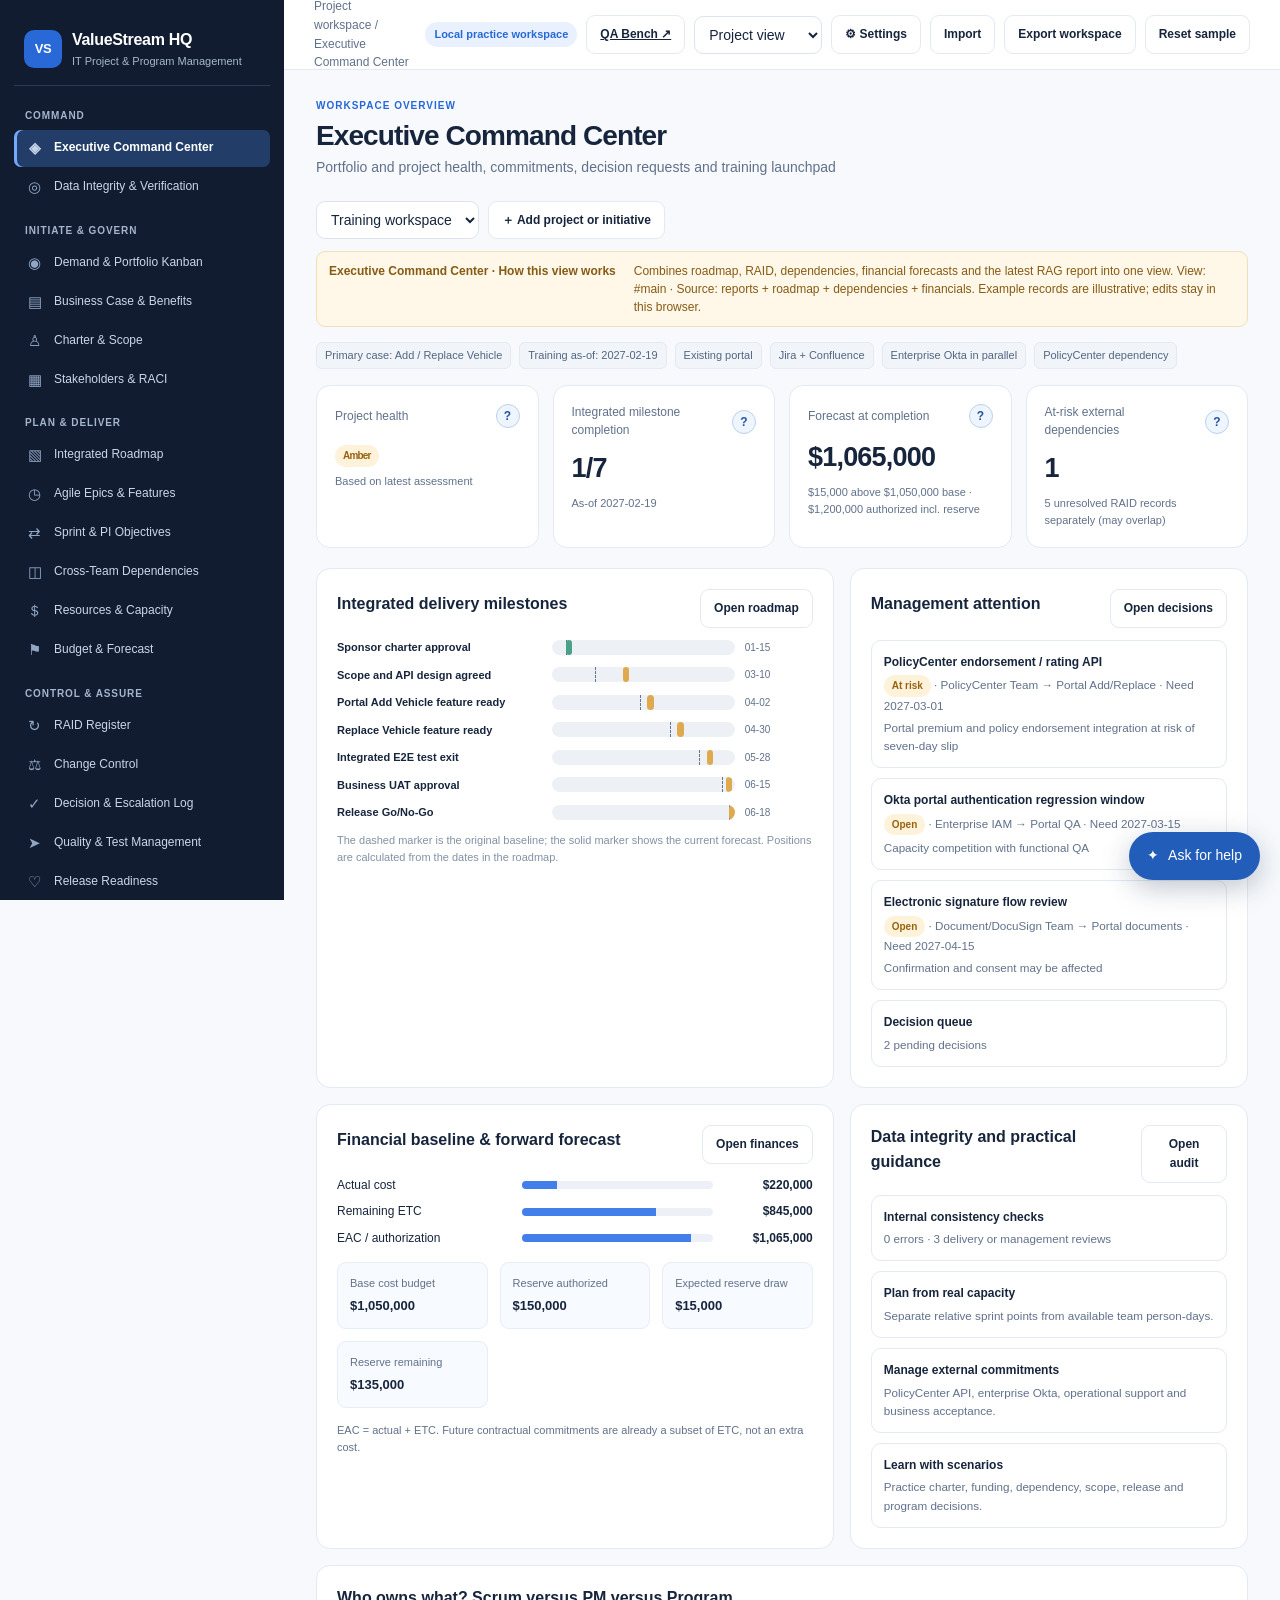
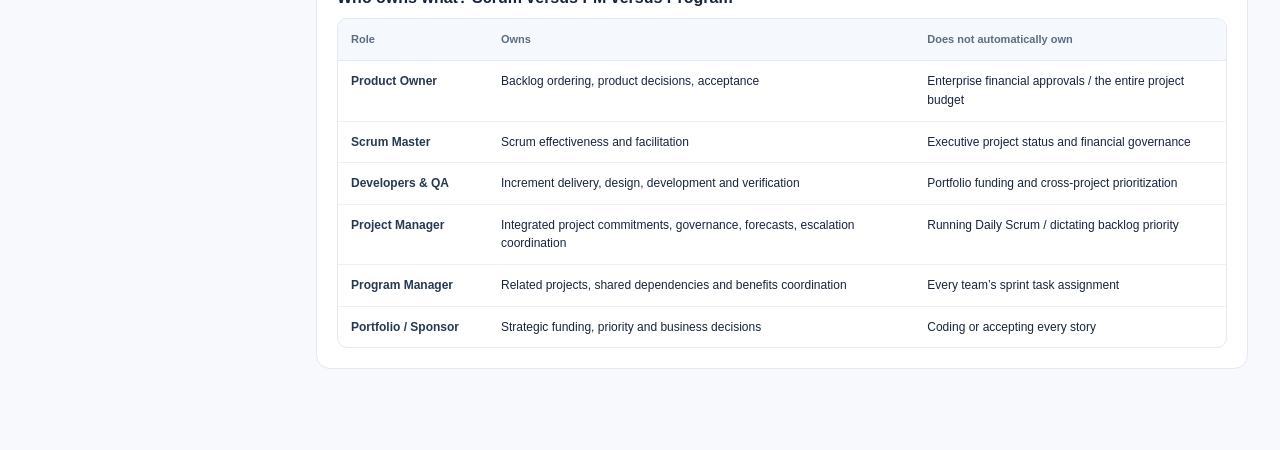
==== commit 41bbccee: "Revert insurance stakeholder lab from ValueStream HQ" ====
--- a/Project-Program-Manager/index.html
+++ b/Project-Program-Manager/index.html
@@ -1,4 +1,4 @@
-<!doctype html><html lang="en"><head><meta charset="utf-8"><meta name="viewport" content="width=device-width,initial-scale=1"><meta name="description" content="ValueStream HQ | P&amp;C Insurance PIT Project Management — interactive insurance IT delivery, governance, budget, release and transformation learning workspace"><title>ValueStream HQ | P&amp;C Insurance PIT Project Management</title><style>:root{--bg:#f7f9fc;--paper:#fff;--ink:#17253c;--sub:#61718b;--line:#e3eaf3;--blue:#2768d7;--bluebg:#e9f1ff;--nav:#111c30;--navtext:#cad6e8;--green:#128064;--amber:#ab6d0b;--red:#c54444;--radius:14px}*{box-sizing:border-box}html,body{margin:0;height:100%;font:14px/1.55 Inter,ui-sans-serif,-apple-system,BlinkMacSystemFont,'Segoe UI',sans-serif;color:var(--ink);background:var(--bg)}button,input,select,textarea{font:inherit}button{cursor:pointer}a{color:var(--blue)}.shell{display:grid;grid-template-columns:284px 1fr;min-height:100vh}.sidebar{background:var(--nav);color:#fff;padding:20px 14px;position:sticky;top:0;height:100vh;overflow:auto;scrollbar-width:thin}.brand{padding:8px 12px 16px;border-bottom:1px solid #2c3b51;margin-bottom:14px}.brandmark{display:flex;align-items:center;gap:10px}.logo{height:36px;width:36px;display:grid;place-items:center;background:#3579ed;border-radius:10px;font-weight:800;font-size:18px}.brand strong{font-size:14px;line-height:1.3;display:block}.brand small{color:#a7b7ca;font-size:11px;display:block;margin-top:5px}.side-section{font-size:10px;letter-spacing:.12em;text-transform:uppercase;color:#8b9cb6;padding:16px 12px 7px;font-weight:800}.navbtn{width:100%;text-align:left;background:transparent;color:var(--navtext);border:0;border-radius:9px;padding:9px 11px;display:flex;align-items:center;gap:10px;line-height:1.3;font-size:12px;margin-bottom:2px}.navbtn .glyph{font-size:15px;width:20px;text-align:center;opacity:.85}.navbtn:hover{background:#23334d;color:#fff}.navbtn.active{background:#2a4981;color:#fff;font-weight:700}.content{min-width:0}.topbar{height:70px;background:var(--paper);border-bottom:1px solid var(--line);display:flex;align-items:center;justify-content:space-between;padding:0 30px;position:sticky;top:0;z-index:10;gap:15px}.crumb{font-size:12px;color:var(--sub)}.topright{display:flex;align-items:center;gap:9px;flex-wrap:wrap}.pill{display:inline-block;padding:4px 9px;border-radius:40px;font-size:11px;background:var(--bluebg);color:var(--blue);font-weight:700}.secondary-pill{background:#f0f3f7;color:#536781}.page{padding:28px 32px 65px;max-width:1600px;margin:auto}.page-head{display:flex;align-items:flex-start;justify-content:space-between;gap:16px;margin-bottom:22px}.page-head h1{font-size:28px;letter-spacing:-.9px;line-height:1.2;margin:5px 0}.muted{color:var(--sub)}.page-head p{max-width:800px;margin:0;color:var(--sub)}.eyebrow{color:var(--blue);font-weight:800;letter-spacing:.1em;text-transform:uppercase;font-size:10px}.btn{border:1px solid var(--line);border-radius:9px;padding:9px 13px;background:#fff;color:var(--ink);font-weight:650;font-size:12px}.btn:hover{border-color:#91b1e9;background:#f8fbff}.btn.primary{background:var(--blue);border-color:var(--blue);color:#fff}.btn.danger{color:var(--red)}.toolbar{display:flex;gap:9px;align-items:center;flex-wrap:wrap}.select,.search,.field{border:1px solid #dbe4ef;border-radius:9px;padding:9px 10px;background:#fff;color:var(--ink);min-width:100px;outline:none}.select:focus,.search:focus,.field:focus{border-color:#5692ed;box-shadow:0 0 0 3px #2c72e01a}.search{min-width:235px}.cards{display:grid;grid-template-columns:repeat(4,minmax(150px,1fr));gap:14px;margin:16px 0 20px}.metric{background:var(--paper);border:1px solid var(--line);border-radius:var(--radius);padding:18px;min-height:120px}.metric label{font-size:12px;color:var(--sub);display:block}.metric .number{font-size:27px;letter-spacing:-.8px;font-weight:750;margin:9px 0 5px}.metric .foot{font-size:11px;color:var(--sub)}.metric .number.small{font-size:20px}.grid2{display:grid;grid-template-columns:1.3fr 1fr;gap:16px}.grid3{display:grid;grid-template-columns:repeat(3,1fr);gap:16px}.panel{background:var(--paper);border:1px solid var(--line);border-radius:var(--radius);padding:20px;margin-bottom:16px;min-width:0}.panel h2{margin:0 0 8px;font-size:16px}.panel h3{margin:0 0 10px;font-size:14px}.panel p{color:var(--sub);margin:5px 0 10px}.panel-head{display:flex;justify-content:space-between;gap:12px;align-items:center;margin-bottom:12px}.help{border-left:3px solid #4688ed;background:#f2f7ff;padding:13px 15px;border-radius:0 9px 9px 0;margin:14px 0 18px;color:#3d5679;font-size:12px}.help strong{color:#1c468b}.table-wrap{overflow:auto;max-width:100%;border:1px solid var(--line);border-radius:10px}table{border-collapse:collapse;width:100%;white-space:nowrap}th{background:#f5f8fc;color:#5b6c83;text-align:left;padding:12px 13px;font-size:11px;font-weight:750;border-bottom:1px solid var(--line)}td{padding:11px 13px;border-bottom:1px solid #edf1f6;font-size:12px}tr:last-child td{border-bottom:0}tbody tr:hover{background:#fbfdff}td:first-child{font-weight:650;color:#263950}th:first-child,td:first-child{position:sticky;left:0;background:inherit}th:first-child{background:#f5f8fc}tbody tr:hover td:first-child{background:#fbfdff}.status{font-size:10px;display:inline-block;padding:3px 8px;border-radius:99px;background:#edf2f8;color:#52657c;font-weight:750}.status.good{background:#e7f8f0;color:#137851}.status.warn{background:#fff2db;color:#97620f}.status.bad{background:#ffe8e7;color:#bd4241}.statline{display:flex;align-items:center;justify-content:space-between;gap:10px;margin:8px 0}.bar{background:#edf1f7;height:8px;border-radius:15px;overflow:hidden;flex:1}.bar>span{height:100%;background:#427feb;display:block}.mini-list{display:grid;gap:10px}.mini-item{border:1px solid var(--line);border-radius:10px;padding:12px}.mini-item strong{display:block;font-size:12px}.mini-item small{display:block;color:var(--sub);margin-top:4px}.timeline{display:grid;gap:12px}.timelinerow{display:grid;grid-template-columns:205px 1fr 68px;align-items:center;gap:10px}.timelinerow .label{font-size:11px;font-weight:650;line-height:1.3}.timeline-track{height:15px;background:#edf1f6;position:relative;border-radius:20px;overflow:hidden}.timeline-fill{position:absolute;height:100%;background:#5b90e3;border-radius:20px}.timeline-fill.risk{background:#dfaa4d}.timeline-fill.complete{background:#49a18b}.tagline{display:flex;gap:8px;align-items:center;flex-wrap:wrap}.tag{background:#f1f5fa;padding:4px 8px;border:1px solid var(--line);border-radius:6px;font-size:11px;color:#526680}.section-intro{font-size:13px;max-width:1000px}.info-grid{display:grid;grid-template-columns:repeat(3,1fr);gap:12px;margin:14px 0}.info-cell{background:#f7faff;border:1px solid #e5edf8;border-radius:9px;padding:12px}.info-cell span{display:block;font-size:11px;color:var(--sub)}.info-cell strong{display:block;font-size:13px;margin-top:4px}.modal{position:fixed;inset:0;background:#0b1625a1;display:flex;align-items:center;justify-content:center;z-index:40;padding:16px}.dialog{background:white;border-radius:16px;max-width:750px;width:100%;max-height:90vh;display:flex;flex-direction:column;box-shadow:0 16px 60px #15284436}.dialog-header{padding:20px 23px;border-bottom:1px solid var(--line);display:flex;justify-content:space-between;align-items:center}.dialog-header h2{font-size:18px;margin:0}.dialog-body{overflow:auto;padding:22px}.formgrid{display:grid;grid-template-columns:repeat(2,minmax(0,1fr));gap:14px}.formgroup{display:flex;flex-direction:column;gap:5px}.formgroup label{font-size:11px;color:#586c84;font-weight:700}.formgroup input,.formgroup select,.formgroup textarea{width:100%}.dialog-footer{display:flex;justify-content:space-between;border-top:1px solid var(--line);padding:15px 22px;gap:10px}.footer-actions{display:flex;gap:8px}.footnote{font-size:11px;color:#8391a5;margin-top:12px}.notes{background:#f8fafc;border-radius:9px;border:1px solid var(--line);padding:14px;font-size:12px;line-height:1.7}.notes h4{font-size:13px;margin:8px 0 4px}.notes p{margin:4px 0}.notes ul{padding-left:22px;margin:5px 0}.tabs{display:flex;gap:7px;flex-wrap:wrap;margin-bottom:16px}.tab{border:1px solid var(--line);background:#fff;padding:7px 11px;border-radius:8px;color:#586c83;font-size:12px;font-weight:650}.tab.active{background:#eaf2ff;color:#2766d6;border-color:#bad3fb}.scenario{padding:15px;border:1px solid var(--line);border-radius:12px;background:#fff;margin:12px 0}.scenario .question{font-weight:750;margin-bottom:10px}.scenario textarea{min-height:90px;width:100%;resize:vertical}.feedback{margin-top:12px;padding:12px;background:#f2f7ff;border-radius:9px;font-size:12px}.reading{white-space:pre-wrap;overflow-wrap:anywhere;font-size:12px;line-height:1.85;padding:16px;background:#fbfcfe;border:1px solid var(--line);border-radius:10px;max-height:72vh;overflow:auto}.svg-chart{width:100%;height:160px}.empty{text-align:center;color:var(--sub);padding:28px}.hint{font-size:11px;color:var(--sub);margin-top:10px}.role-matrix td{white-space:normal;min-width:150px;vertical-align:top}.collapsed{display:none}.hamburger{display:none}.toast{position:fixed;right:20px;bottom:20px;z-index:80;background:#1e314f;color:white;padding:12px 17px;border-radius:9px;box-shadow:0 10px 25px #0002;font-size:12px;max-width:350px}.guide-card{background:#f7faff;border:1px solid #dae6f8;border-radius:12px;padding:15px;margin:10px 0}.guide-card h3{margin:0 0 5px;font-size:14px}.guide-card p{font-size:12px;margin:0}.codechip{font-family:ui-monospace,Consolas,monospace;background:#eff3f8;padding:2px 5px;border-radius:4px;font-size:11px}.notice{background:#fff7e8;color:#865b14;border:1px solid #f0dfb9;border-radius:9px;padding:10px 12px;font-size:11px;margin-bottom:15px} @media(max-width:1050px){.shell{grid-template-columns:230px 1fr}.cards{grid-template-columns:repeat(2,1fr)}.grid2,.grid3{grid-template-columns:1fr}.page{padding:20px}.topbar{padding:0 18px}.sidebar{padding:12px 8px}}@media(max-width:740px){.shell{display:block}.sidebar{position:fixed;z-index:21;width:280px;transform:translateX(-101%);transition:transform .2s}.sidebar.open{transform:none}.hamburger{display:inline-block}.topbar{height:auto;min-height:62px;align-items:flex-start;padding:12px;flex-wrap:wrap}.topright{gap:5px}.page{padding:17px 12px}.page-head{display:block}.page-head h1{font-size:23px}.formgrid,.info-grid{grid-template-columns:1fr}.cards{gap:9px}.metric{padding:13px}.timelinerow{grid-template-columns:120px 1fr 52px}.search{min-width:140px;width:100%}.toolbar{margin-top:10px}}
+<!doctype html><html lang="en"><head><meta charset="utf-8"><meta name="viewport" content="width=device-width,initial-scale=1"><meta name="description" content="ValueStream HQ | IT Project &amp; Program Management — interactive insurance IT delivery, governance, budget, release and transformation learning workspace"><title>ValueStream HQ | IT Project &amp; Program Management</title><style>:root{--bg:#f7f9fc;--paper:#fff;--ink:#17253c;--sub:#61718b;--line:#e3eaf3;--blue:#2768d7;--bluebg:#e9f1ff;--nav:#111c30;--navtext:#cad6e8;--green:#128064;--amber:#ab6d0b;--red:#c54444;--radius:14px}*{box-sizing:border-box}html,body{margin:0;height:100%;font:14px/1.55 Inter,ui-sans-serif,-apple-system,BlinkMacSystemFont,'Segoe UI',sans-serif;color:var(--ink);background:var(--bg)}button,input,select,textarea{font:inherit}button{cursor:pointer}a{color:var(--blue)}.shell{display:grid;grid-template-columns:284px 1fr;min-height:100vh}.sidebar{background:var(--nav);color:#fff;padding:20px 14px;position:sticky;top:0;height:100vh;overflow:auto;scrollbar-width:thin}.brand{padding:8px 12px 16px;border-bottom:1px solid #2c3b51;margin-bottom:14px}.brandmark{display:flex;align-items:center;gap:10px}.logo{height:36px;width:36px;display:grid;place-items:center;background:#3579ed;border-radius:10px;font-weight:800;font-size:18px}.brand strong{font-size:14px;line-height:1.3;display:block}.brand small{color:#a7b7ca;font-size:11px;display:block;margin-top:5px}.side-section{font-size:10px;letter-spacing:.12em;text-transform:uppercase;color:#8b9cb6;padding:16px 12px 7px;font-weight:800}.navbtn{width:100%;text-align:left;background:transparent;color:var(--navtext);border:0;border-radius:9px;padding:9px 11px;display:flex;align-items:center;gap:10px;line-height:1.3;font-size:12px;margin-bottom:2px}.navbtn .glyph{font-size:15px;width:20px;text-align:center;opacity:.85}.navbtn:hover{background:#23334d;color:#fff}.navbtn.active{background:#2a4981;color:#fff;font-weight:700}.content{min-width:0}.topbar{height:70px;background:var(--paper);border-bottom:1px solid var(--line);display:flex;align-items:center;justify-content:space-between;padding:0 30px;position:sticky;top:0;z-index:10;gap:15px}.crumb{font-size:12px;color:var(--sub)}.topright{display:flex;align-items:center;gap:9px;flex-wrap:wrap}.pill{display:inline-block;padding:4px 9px;border-radius:40px;font-size:11px;background:var(--bluebg);color:var(--blue);font-weight:700}.secondary-pill{background:#f0f3f7;color:#536781}.page{padding:28px 32px 65px;max-width:1600px;margin:auto}.page-head{display:flex;align-items:flex-start;justify-content:space-between;gap:16px;margin-bottom:22px}.page-head h1{font-size:28px;letter-spacing:-.9px;line-height:1.2;margin:5px 0}.muted{color:var(--sub)}.page-head p{max-width:800px;margin:0;color:var(--sub)}.eyebrow{color:var(--blue);font-weight:800;letter-spacing:.1em;text-transform:uppercase;font-size:10px}.btn{border:1px solid var(--line);border-radius:9px;padding:9px 13px;background:#fff;color:var(--ink);font-weight:650;font-size:12px}.btn:hover{border-color:#91b1e9;background:#f8fbff}.btn.primary{background:var(--blue);border-color:var(--blue);color:#fff}.btn.danger{color:var(--red)}.toolbar{display:flex;gap:9px;align-items:center;flex-wrap:wrap}.select,.search,.field{border:1px solid #dbe4ef;border-radius:9px;padding:9px 10px;background:#fff;color:var(--ink);min-width:100px;outline:none}.select:focus,.search:focus,.field:focus{border-color:#5692ed;box-shadow:0 0 0 3px #2c72e01a}.search{min-width:235px}.cards{display:grid;grid-template-columns:repeat(4,minmax(150px,1fr));gap:14px;margin:16px 0 20px}.metric{background:var(--paper);border:1px solid var(--line);border-radius:var(--radius);padding:18px;min-height:120px}.metric label{font-size:12px;color:var(--sub);display:block}.metric .number{font-size:27px;letter-spacing:-.8px;font-weight:750;margin:9px 0 5px}.metric .foot{font-size:11px;color:var(--sub)}.metric .number.small{font-size:20px}.grid2{display:grid;grid-template-columns:1.3fr 1fr;gap:16px}.grid3{display:grid;grid-template-columns:repeat(3,1fr);gap:16px}.panel{background:var(--paper);border:1px solid var(--line);border-radius:var(--radius);padding:20px;margin-bottom:16px;min-width:0}.panel h2{margin:0 0 8px;font-size:16px}.panel h3{margin:0 0 10px;font-size:14px}.panel p{color:var(--sub);margin:5px 0 10px}.panel-head{display:flex;justify-content:space-between;gap:12px;align-items:center;margin-bottom:12px}.help{border-left:3px solid #4688ed;background:#f2f7ff;padding:13px 15px;border-radius:0 9px 9px 0;margin:14px 0 18px;color:#3d5679;font-size:12px}.help strong{color:#1c468b}.table-wrap{overflow:auto;max-width:100%;border:1px solid var(--line);border-radius:10px}table{border-collapse:collapse;width:100%;white-space:nowrap}th{background:#f5f8fc;color:#5b6c83;text-align:left;padding:12px 13px;font-size:11px;font-weight:750;border-bottom:1px solid var(--line)}td{padding:11px 13px;border-bottom:1px solid #edf1f6;font-size:12px}tr:last-child td{border-bottom:0}tbody tr:hover{background:#fbfdff}td:first-child{font-weight:650;color:#263950}th:first-child,td:first-child{position:sticky;left:0;background:inherit}th:first-child{background:#f5f8fc}tbody tr:hover td:first-child{background:#fbfdff}.status{font-size:10px;display:inline-block;padding:3px 8px;border-radius:99px;background:#edf2f8;color:#52657c;font-weight:750}.status.good{background:#e7f8f0;color:#137851}.status.warn{background:#fff2db;color:#97620f}.status.bad{background:#ffe8e7;color:#bd4241}.statline{display:flex;align-items:center;justify-content:space-between;gap:10px;margin:8px 0}.bar{background:#edf1f7;height:8px;border-radius:15px;overflow:hidden;flex:1}.bar>span{height:100%;background:#427feb;display:block}.mini-list{display:grid;gap:10px}.mini-item{border:1px solid var(--line);border-radius:10px;padding:12px}.mini-item strong{display:block;font-size:12px}.mini-item small{display:block;color:var(--sub);margin-top:4px}.timeline{display:grid;gap:12px}.timelinerow{display:grid;grid-template-columns:205px 1fr 68px;align-items:center;gap:10px}.timelinerow .label{font-size:11px;font-weight:650;line-height:1.3}.timeline-track{height:15px;background:#edf1f6;position:relative;border-radius:20px;overflow:hidden}.timeline-fill{position:absolute;height:100%;background:#5b90e3;border-radius:20px}.timeline-fill.risk{background:#dfaa4d}.timeline-fill.complete{background:#49a18b}.tagline{display:flex;gap:8px;align-items:center;flex-wrap:wrap}.tag{background:#f1f5fa;padding:4px 8px;border:1px solid var(--line);border-radius:6px;font-size:11px;color:#526680}.section-intro{font-size:13px;max-width:1000px}.info-grid{display:grid;grid-template-columns:repeat(3,1fr);gap:12px;margin:14px 0}.info-cell{background:#f7faff;border:1px solid #e5edf8;border-radius:9px;padding:12px}.info-cell span{display:block;font-size:11px;color:var(--sub)}.info-cell strong{display:block;font-size:13px;margin-top:4px}.modal{position:fixed;inset:0;background:#0b1625a1;display:flex;align-items:center;justify-content:center;z-index:40;padding:16px}.dialog{background:white;border-radius:16px;max-width:750px;width:100%;max-height:90vh;display:flex;flex-direction:column;box-shadow:0 16px 60px #15284436}.dialog-header{padding:20px 23px;border-bottom:1px solid var(--line);display:flex;justify-content:space-between;align-items:center}.dialog-header h2{font-size:18px;margin:0}.dialog-body{overflow:auto;padding:22px}.formgrid{display:grid;grid-template-columns:repeat(2,minmax(0,1fr));gap:14px}.formgroup{display:flex;flex-direction:column;gap:5px}.formgroup label{font-size:11px;color:#586c84;font-weight:700}.formgroup input,.formgroup select,.formgroup textarea{width:100%}.dialog-footer{display:flex;justify-content:space-between;border-top:1px solid var(--line);padding:15px 22px;gap:10px}.footer-actions{display:flex;gap:8px}.footnote{font-size:11px;color:#8391a5;margin-top:12px}.notes{background:#f8fafc;border-radius:9px;border:1px solid var(--line);padding:14px;font-size:12px;line-height:1.7}.notes h4{font-size:13px;margin:8px 0 4px}.notes p{margin:4px 0}.notes ul{padding-left:22px;margin:5px 0}.tabs{display:flex;gap:7px;flex-wrap:wrap;margin-bottom:16px}.tab{border:1px solid var(--line);background:#fff;padding:7px 11px;border-radius:8px;color:#586c83;font-size:12px;font-weight:650}.tab.active{background:#eaf2ff;color:#2766d6;border-color:#bad3fb}.scenario{padding:15px;border:1px solid var(--line);border-radius:12px;background:#fff;margin:12px 0}.scenario .question{font-weight:750;margin-bottom:10px}.scenario textarea{min-height:90px;width:100%;resize:vertical}.feedback{margin-top:12px;padding:12px;background:#f2f7ff;border-radius:9px;font-size:12px}.reading{white-space:pre-wrap;overflow-wrap:anywhere;font-size:12px;line-height:1.85;padding:16px;background:#fbfcfe;border:1px solid var(--line);border-radius:10px;max-height:72vh;overflow:auto}.svg-chart{width:100%;height:160px}.empty{text-align:center;color:var(--sub);padding:28px}.hint{font-size:11px;color:var(--sub);margin-top:10px}.role-matrix td{white-space:normal;min-width:150px;vertical-align:top}.collapsed{display:none}.hamburger{display:none}.toast{position:fixed;right:20px;bottom:20px;z-index:80;background:#1e314f;color:white;padding:12px 17px;border-radius:9px;box-shadow:0 10px 25px #0002;font-size:12px;max-width:350px}.guide-card{background:#f7faff;border:1px solid #dae6f8;border-radius:12px;padding:15px;margin:10px 0}.guide-card h3{margin:0 0 5px;font-size:14px}.guide-card p{font-size:12px;margin:0}.codechip{font-family:ui-monospace,Consolas,monospace;background:#eff3f8;padding:2px 5px;border-radius:4px;font-size:11px}.notice{background:#fff7e8;color:#865b14;border:1px solid #f0dfb9;border-radius:9px;padding:10px 12px;font-size:11px;margin-bottom:15px} @media(max-width:1050px){.shell{grid-template-columns:230px 1fr}.cards{grid-template-columns:repeat(2,1fr)}.grid2,.grid3{grid-template-columns:1fr}.page{padding:20px}.topbar{padding:0 18px}.sidebar{padding:12px 8px}}@media(max-width:740px){.shell{display:block}.sidebar{position:fixed;z-index:21;width:280px;transform:translateX(-101%);transition:transform .2s}.sidebar.open{transform:none}.hamburger{display:inline-block}.topbar{height:auto;min-height:62px;align-items:flex-start;padding:12px;flex-wrap:wrap}.topright{gap:5px}.page{padding:17px 12px}.page-head{display:block}.page-head h1{font-size:23px}.formgrid,.info-grid{grid-template-columns:1fr}.cards{gap:9px}.metric{padding:13px}.timelinerow{grid-template-columns:120px 1fr 52px}.search{min-width:140px;width:100%}.toolbar{margin-top:10px}}
 
 
 /* Responsive v1.1: layout adapts without losing records or workflow controls. */
@@ -243,7 +243,7 @@
   .sidebar .brand{padding-right:44px}
   .sidebar .navbtn{min-height:44px}
 }
-</style></head><body><div class="shell"><aside class="sidebar" id="sidebar" aria-label="Module navigation"></aside><div class="sidebar-backdrop" id="sidebarBackdrop" hidden></div><div class="content"><header class="topbar"><div class="topbar-primary"><button class="btn hamburger" id="hamburger" aria-label="Open navigation" aria-controls="sidebar" aria-expanded="false">☰</button><div class="topbar-brand"><div class="crumb" id="crumb"></div><strong class="topbar-title">ValueStream HQ</strong><span class="topbar-tagline">P&amp;C Insurance PIT Project Management</span></div></div><button class="btn mobile-tools-toggle" id="toolsToggle" aria-expanded="false" aria-controls="topActions">Tools ▾</button><div class="topright" id="topActions"><span class="pill">Local practice workspace</span><a class="btn" href="/qa-bench.html" target="_blank" rel="noopener noreferrer">QA Bench ↗</a><a class="btn" href="https://valuestreamhq-insurance.onrender.com/insurance-workspace.html">Stakeholder Lab</a><select id="mode" class="select" aria-label="View mode"><option value="project">Project view</option><option value="program">Program view</option></select><button class="btn" data-action="settings">⚙ Settings</button><button class="btn" data-action="import">Import</button><button class="btn" data-action="export">Export workspace</button><button class="btn" data-action="reset">Reset sample</button></div></header><main class="page"><div class="page-head" id="pagehead"></div><div id="workspaceControls"></div><div id="main"></div></main></div></div><div id="modal"></div><input type="file" id="importFile" accept="application/json,.json" hidden><script>window.STARTER={"metadata": {"title": "ValueStream HQ", "version": "1.5.0", "industry": "Property & Casualty Insurance", "case": "Add / Replace Vehicle", "portfolio": "Digital Insurance Modernization", "projectStart": "2027-01-04", "targetRelease": "2027-06-18", "budget": 1200000, "illustrative": true, "dataSource": "Fictional training data; no real insurer or live system records", "reference": "Complete brand-neutral SAFe/FNOL learning reference included", "asOfDate": "2027-02-19", "snapshotBasis": "Illustrative week-7 project status; fictional records only", "capacityPeriod": "Two-week S4 window, 2027-02-15 to 2027-02-26"}, "modules": {"intake": [{"title": "Add/Replace Vehicle", "type": "Project", "sponsor": "Personal Lines Digital", "value": "Self-service policy endorsements", "priority": "High", "status": "Approved", "decision": "Charter approved 2027-01-15; current delivery forecasts remain conditional"}, {"title": "Enterprise Okta rollout", "type": "Enterprise project", "sponsor": "Identity Office", "value": "Standardize enterprise authentication", "priority": "High", "status": "In progress", "decision": "Portal integration required"}, {"title": "Policy document enhancement", "type": "Candidate project", "sponsor": "Operations", "value": "Reduce paper handling", "priority": "Medium", "status": "Assessing", "decision": "Await business case"}, {"title": "Digital FNOL intake", "type": "Portfolio idea", "sponsor": "Claims", "value": "Improve claim reporting", "priority": "Medium", "status": "Discovery", "decision": "Separate claims case study"}, {"title": "Billing Self-Service", "type": "Candidate project", "sponsor": "Digital Operations", "value": "Online billing servicing", "priority": "Medium", "status": "Discovery", "decision": "Independent approval required before program membership"}], "business": [{"metric": "Eligible vehicle changes completed online", "baseline": "0% (illustrative)", "target": "40%", "actual": "Not measured", "owner": "Digital Product Owner", "measurement": "Monthly portal analytics", "status": "Planning"}, {"metric": "Average assisted servicing time", "baseline": "18 min (illustrative)", "target": "10 min", "actual": "Not measured", "owner": "Operations Lead", "measurement": "Monthly operation sample", "status": "Planning"}, {"metric": "Vehicle-change transaction success", "baseline": "Not measured", "target": ">= 98%", "actual": "Not measured", "owner": "Service Owner", "measurement": "Production telemetry", "status": "Planning"}, {"metric": "Escaped Sev1/Sev2 defects", "baseline": "N/A — capability not launched", "target": "0 production Sev1/Sev2 escapes", "actual": "Not measured", "owner": "QA Lead", "measurement": "Defect and incident reports", "status": "Planning"}], "charter": [{"item": "Business objective", "detail": "Allow eligible policyholders to add or replace insured vehicles in existing portal", "owner": "Sponsor", "status": "Approved"}, {"item": "In scope", "detail": "Add Vehicle; Replace Vehicle; eligibility; premium impact; confirmation; E2E validation", "owner": "Product Owner", "status": "Approved"}, {"item": "Out of scope", "detail": "New policy quote/bind; separate vehicle removal; enterprise Okta implementation itself", "owner": "Sponsor", "status": "Approved"}, {"item": "Assumption", "detail": "Portal remains live; shared team provides BAU support; PolicyCenter provides needed transaction interfaces", "owner": "PM", "status": "Under review"}, {"item": "Funding authority", "detail": "Sponsor is accountable for funding decisions; delegated authority follows documented investment controls", "owner": "Finance", "status": "Approved"}], "stakeholders": [{"name": "Business sponsor", "role": "Personal Lines executive", "accountability": "Business outcome and authorized scope", "authority": "Funding and tradeoffs", "engagement": "Monthly steering", "status": "Engaged"}, {"name": "Product Owner", "role": "Portal PO", "accountability": "Backlog ordering and requirements", "authority": "Backlog acceptance", "engagement": "Weekly delivery review", "status": "Engaged"}, {"name": "Scrum Master", "role": "Portal SM", "accountability": "Scrum events and team effectiveness", "authority": "Scrum process", "engagement": "Scrum events", "status": "Engaged"}, {"name": "Development lead", "role": "Portal engineering", "accountability": "Technical execution and estimates", "authority": "Technical work", "engagement": "Weekly delivery review", "status": "Engaged"}, {"name": "QA Lead", "role": "Portal QA", "accountability": "Test plan, execution, defect evidence", "authority": "Quality recommendation", "engagement": "Weekly delivery review", "status": "Engaged"}, {"name": "PolicyCenter lead", "role": "Policy system team", "accountability": "Transaction integration contract", "authority": "PC delivery commitments", "engagement": "Dependency review", "status": "Engaged"}, {"name": "Enterprise identity lead", "role": "Okta rollout team", "accountability": "Enterprise rollout requirements", "authority": "Okta rollout decisions", "engagement": "Dependency review", "status": "Engaged"}, {"name": "Project Manager", "role": "Portal initiative", "accountability": "Integrated delivery coordination and governance", "authority": "Escalation and plan within delegation", "engagement": "Project governance", "status": "Engaged"}], "roadmap": [{"milestone": "Sponsor charter approval", "owner": "Sponsor", "baseline": "2027-01-15", "forecast": "2027-01-15", "status": "Complete", "dependency": "Business case", "evidence": "Signed charter approval (sample)"}, {"milestone": "Scope and API design agreed", "owner": "PO / Architect", "baseline": "2027-02-12", "forecast": "2027-03-10", "status": "At risk", "dependency": "PC interface specification", "evidence": "Scope draft; PolicyCenter interface contract not yet signed"}, {"milestone": "Portal Add Vehicle feature ready", "owner": "Portal team", "baseline": "2027-03-26", "forecast": "2027-04-02", "status": "At risk", "dependency": "PC rating and policy update", "evidence": "Portal UI in progress; end-to-end feature not complete"}, {"milestone": "Replace Vehicle feature ready", "owner": "Portal team", "baseline": "2027-04-23", "forecast": "2027-04-30", "status": "At risk", "dependency": "PC replacement transaction", "evidence": "Replace flow design in progress; PC transaction readiness pending"}, {"milestone": "Integrated E2E test exit", "owner": "QA Lead", "baseline": "2027-05-21", "forecast": "2027-05-28", "status": "At risk", "dependency": "Stable PC and Okta environment", "evidence": "Formal E2E exit evidence pending"}, {"milestone": "Business UAT approval", "owner": "Business Lead", "baseline": "2027-06-11", "forecast": "2027-06-15", "status": "At risk", "dependency": "E2E exit", "evidence": "Business acceptance not yet obtained"}, {"milestone": "Release Go/No-Go", "owner": "Release Authority", "baseline": "2027-06-18", "forecast": "2027-06-18", "status": "At risk", "dependency": "All readiness gates", "evidence": "Release date held as target; recovery decision pending"}], "backlog": [{"key": "AV-101", "type": "Epic", "title": "Add a vehicle to existing auto policy", "owner": "PO", "pi": "PI-1", "sprint": "Multiple", "points": "13", "status": "In progress", "acceptance": "Eligible policy change is confirmed"}, {"key": "AV-102", "type": "Feature", "title": "Retrieve current policy and vehicles", "owner": "Portal Lead", "pi": "PI-1", "sprint": "S1", "points": "8", "status": "Done", "acceptance": "Correct active policy returned"}, {"key": "AV-103", "type": "Story", "title": "Capture VIN, make, model and garaging", "owner": "Portal Lead", "pi": "PI-1", "sprint": "S2", "points": "5", "status": "Done", "acceptance": "Required fields validated"}, {"key": "AV-201", "type": "Epic", "title": "Replace an insured vehicle", "owner": "PO", "pi": "PI-2", "sprint": "Multiple", "points": "13", "status": "Draft", "acceptance": "Original and replacement policy state correct"}, {"key": "AV-202", "type": "Feature", "title": "Calculate premium impact via PolicyCenter", "owner": "PC Lead", "pi": "PI-2", "sprint": "S6", "points": "8", "status": "At risk", "acceptance": "New premium and effective date verified"}, {"key": "AV-301", "type": "Feature", "title": "Authentication regression for Okta integration", "owner": "QA Lead", "pi": "PI-2", "sprint": "S6", "points": "5", "status": "Ready", "acceptance": "Login, session, access checks pass"}, {"key": "AV-401", "type": "Story", "title": "Show confirmation and applicable documents", "owner": "Portal Lead", "pi": "PI-2", "sprint": "S8", "points": "5", "status": "Draft", "acceptance": "Audit confirmation and documents available"}], "iterations": [{"iteration": "S1", "goal": "Confirm vehicle retrieval and baseline capacity", "capacity": "40", "planned": "34", "done": "30", "confidence": "Medium", "demo": "Policy lookup demo", "status": "Complete"}, {"iteration": "S2", "goal": "Vehicle data capture and validation", "capacity": "40", "planned": "31", "done": "28", "confidence": "Medium", "demo": "Vehicle entry demo", "status": "Complete"}, {"iteration": "S3", "goal": "Add Vehicle portal slice; prepare integration and Okta regression", "capacity": "38", "planned": "35", "done": "32", "confidence": "Low", "demo": "UI and service stub demonstration; PC interface not yet integrated", "status": "Complete"}, {"iteration": "S4", "goal": "Replace Vehicle UI flow and premium API contract", "capacity": "38", "planned": "40", "done": "10", "confidence": "Low", "demo": "Replace flow slice; PolicyCenter integration remains pending", "status": "In progress"}, {"iteration": "PI-1", "goal": "Validate portal flows and integration contracts before end-to-end API readiness", "capacity": "156", "planned": "140", "done": "100", "confidence": "Medium", "demo": "Integrated progress and dependency demonstration", "status": "In progress"}], "dependencies": [{"deliverable": "PolicyCenter endorsement / rating API", "producer": "PolicyCenter Team", "consumer": "Portal Add/Replace", "neededBy": "2027-03-01", "forecast": "2027-03-08", "impact": "Portal premium and policy endorsement integration at risk of seven-day slip", "owner": "PC Lead", "status": "At risk", "escalate": "2027-02-23"}, {"deliverable": "Okta portal authentication regression window", "producer": "Enterprise IAM", "consumer": "Portal QA", "neededBy": "2027-03-15", "forecast": "2027-03-15", "impact": "Capacity competition with functional QA", "owner": "IAM Lead", "status": "Open", "escalate": "2027-03-01"}, {"deliverable": "Electronic signature flow review", "producer": "Document/DocuSign Team", "consumer": "Portal documents", "neededBy": "2027-04-15", "forecast": "2027-04-15", "impact": "Confirmation and consent may be affected", "owner": "Document Lead", "status": "Open", "escalate": "2027-04-01"}, {"deliverable": "UAT test accounts and policy data", "producer": "Test Data Team", "consumer": "Business UAT", "neededBy": "2027-05-20", "forecast": "2027-05-20", "impact": "UAT may slip", "owner": "QA Lead", "status": "Open", "escalate": "2027-05-06"}], "capacity": [{"team": "Portal Dev", "skill": "Frontend / Full-stack", "people": "8", "daysPerPerson": "10", "leave": "8", "support": "12", "other": "10", "available": "50", "owner": "Engineering Manager"}, {"team": "Portal QA", "skill": "Functional / Integration QA", "people": "4", "daysPerPerson": "10", "leave": "4", "support": "8", "other": "6", "available": "22", "owner": "QA Manager"}, {"team": "PolicyCenter", "skill": "Backend / Guidewire", "people": "3", "daysPerPerson": "10", "leave": "2", "support": "4", "other": "12", "available": "12", "owner": "PC Functional Manager"}, {"team": "Business SMEs", "skill": "UAT / underwriting", "people": "2", "daysPerPerson": "10", "leave": "0", "support": "3", "other": "9", "available": "8", "owner": "Operations Lead"}], "financials": [{"category": "Portal delivery", "baseline": "420000", "actual": "90000", "etc": "320000", "commitments": "10000", "owner": "Engineering Manager"}, {"category": "PolicyCenter integration", "baseline": "240000", "actual": "45000", "etc": "210000", "commitments": "20000", "owner": "PC Lead"}, {"category": "Quality and test", "baseline": "180000", "actual": "35000", "etc": "155000", "commitments": "8000", "owner": "QA Lead"}, {"category": "Architecture / security", "baseline": "120000", "actual": "40000", "etc": "85000", "commitments": "10000", "owner": "Architect"}, {"category": "Release and operational readiness", "baseline": "90000", "actual": "10000", "etc": "75000", "commitments": "5000", "owner": "Release Lead"}, {"category": "Contingency reserve", "baseline": "150000", "actual": "0", "etc": "0", "commitments": "0", "owner": "PMO / Sponsor"}], "raid": [{"id": "R-001", "type": "Risk", "description": "PolicyCenter transaction API forecast may slip", "impact": "High", "likelihood": "High", "owner": "PC Lead", "due": "2027-02-23", "mitigation": "Agree API contract and workaround milestones", "status": "Open"}, {"id": "R-002", "type": "Risk", "description": "Okta rollout consumes shared QA and developer capacity", "impact": "High", "likelihood": "Medium", "owner": "Portal PM", "due": "2027-03-01", "mitigation": "Confirm resource allocation and resequence work", "status": "Open"}, {"id": "A-001", "type": "Assumption", "description": "Production support reserve is sufficient", "impact": "Medium", "likelihood": "Medium", "owner": "Scrum Master", "due": "2027-02-23", "mitigation": "Validate with historical incident trend", "status": "Validate"}, {"id": "I-001", "type": "Issue", "description": "UAT data cannot cover midterm endorsements", "impact": "High", "likelihood": "N/A", "owner": "Test Data Lead", "due": "2027-05-01", "mitigation": "Secure representative policies and approval", "status": "Open"}, {"id": "D-001", "type": "Dependency", "description": "Portal E2E requires PolicyCenter test endpoint", "impact": "High", "likelihood": "N/A", "owner": "PC Lead", "due": "2027-03-01", "mitigation": "Confirm readiness evidence and early integration", "status": "Open"}], "changes": [{"id": "CR-001", "request": "Add stand-alone Remove Vehicle to launch scope", "impact": "Business, PC, QA and release impact", "cost": "95000", "days": "21", "sponsor": "Business Sponsor", "decision": "Pending analysis", "status": "Open"}], "decisions": [{"id": "DEC-001", "question": "Can portal retain release date if PC API slips?", "options": "Resequence; reduce scope; extend release", "recommendation": "Timebox API integration spike, then present revised plan", "authority": "Sponsor", "due": "2027-03-03", "decision": "Pending", "status": "Open"}, {"id": "DEC-002", "question": "Who approves expanded state eligibility?", "options": "Initial states only; broaden with controls", "recommendation": "Start limited rollout pending compliance review", "authority": "Business / Compliance", "due": "2027-04-10", "decision": "Pending", "status": "Open"}], "quality": [{"scenario": "Add Vehicle happy path", "level": "E2E", "owner": "QA Lead", "planned": "15", "passed": "0", "failed": "0", "blocked": "3", "status": "Blocked", "evidence": "Three E2E cases waiting on PolicyCenter API; not counted as passed"}, {"scenario": "Replace Vehicle effective date", "level": "E2E", "owner": "QA Lead", "planned": "20", "passed": "0", "failed": "0", "blocked": "0", "status": "Planned", "evidence": "Planned formal test evidence; no execution artifact yet"}, {"scenario": "Okta login / session regression", "level": "Integration", "owner": "QA Lead", "planned": "18", "passed": "0", "failed": "0", "blocked": "0", "status": "Planned", "evidence": "Planned formal test evidence; no execution artifact yet"}, {"scenario": "Premium recalculation", "level": "Integration", "owner": "QA Lead", "planned": "12", "passed": "0", "failed": "0", "blocked": "0", "status": "Planned", "evidence": "Planned formal test evidence; no execution artifact yet"}, {"scenario": "Authorization and audit trail", "level": "Security", "owner": "Security Lead", "planned": "8", "passed": "0", "failed": "0", "blocked": "0", "status": "Planned", "evidence": "Planned formal test evidence; no execution artifact yet"}, {"scenario": "Business acceptance", "level": "UAT", "owner": "Operations Lead", "planned": "10", "passed": "0", "failed": "0", "blocked": "0", "status": "Planned", "evidence": "Planned formal test evidence; no execution artifact yet"}], "release": [{"gate": "Business acceptance criteria met", "owner": "Business PO", "evidence": "Signed UAT record", "due": "2027-06-11", "status": "Not started", "approver": "Business Sponsor"}, {"gate": "SIT / E2E exit criteria met", "owner": "QA Lead", "evidence": "QA summary / defect disposition", "due": "2027-06-11", "status": "Not started", "approver": "QA / Release"}, {"gate": "Security, privacy and compliance approvals", "owner": "Control Owners", "evidence": "Approval record", "due": "2027-06-14", "status": "Not started", "approver": "Security / Compliance"}, {"gate": "Deployment plan and rollback rehearsal", "owner": "Release Lead", "evidence": "Runbook / rehearsal result", "due": "2027-06-15", "status": "Not started", "approver": "Change Authority"}, {"gate": "Production monitoring and support ready", "owner": "Service Owner", "evidence": "Dashboard / runbook / contacts", "due": "2027-06-15", "status": "Not started", "approver": "Operations"}, {"gate": "Go/No-Go decision recorded", "owner": "Release Authority", "evidence": "Decision / exceptions", "due": "2027-06-18", "status": "Not started", "approver": "Release Authority"}], "operations": [{"item": "First 48-hour support staffing", "owner": "Service Owner", "threshold": "Support available", "actual": "Not yet measured", "status": "Planning", "evidence": "Hypercare roster"}, {"item": "Failed policy transactions", "owner": "Engineering Lead", "threshold": "< 2%", "actual": "Not measured", "status": "Planning", "evidence": "Transaction telemetry"}, {"item": "Outstanding Sev1 incidents", "owner": "Incident Commander", "threshold": "0", "actual": "Not measured", "status": "Planning", "evidence": "Incident log"}, {"item": "Policy record reconciliation", "owner": "PC / Operations", "threshold": "100% exceptions reviewed", "actual": "Not measured", "status": "Planning", "evidence": "Reconciliation report"}, {"item": "Hypercare exit", "owner": "Service Owner", "threshold": "Thresholds met for agreed window", "actual": "Not measured", "status": "Planning", "evidence": "Sign-off"}], "vendors": [{"vendor": "External integration vendor", "deliverable": "Integration contract assistance", "contract": "Statement of work", "due": "2027-03-01", "owner": "Vendor Manager", "status": "Draft", "escalation": "Vendor governance"}, {"vendor": "Document services provider", "deliverable": "E-signature dependency review", "contract": "Service agreement", "due": "2027-04-15", "owner": "Vendor Manager", "status": "Open", "escalation": "Account representative"}], "compliance": [{"control": "Authenticated customer authorization", "evidence": "Identity test evidence", "owner": "Security Lead", "status": "Open", "approval": "Security"}, {"control": "Vehicle eligibility by state", "evidence": "Product / underwriting rules", "owner": "Compliance Lead", "status": "Open", "approval": "Business + Compliance"}, {"control": "Policy effective dates and premium disclosure", "evidence": "PolicyCenter E2E evidence", "owner": "PC / PO", "status": "Open", "approval": "Business"}, {"control": "Audit events and consent records", "evidence": "Audit specification / logs", "owner": "Security / Legal", "status": "Open", "approval": "Control Owner"}, {"control": "Accessibility and assisted channel", "evidence": "Accessibility testing", "owner": "UX / QA", "status": "Open", "approval": "Accessibility Lead"}], "reports": [{"period": "2027-02-19 (Week 7)", "overall": "Amber", "schedule": "Amber", "budget": "Green", "scope": "Green", "quality": "Amber", "narrative": "Charter approved. PolicyCenter API forecast seven days late; downstream milestones at risk. $15k expected reserve draw. Release target held pending recovery decision.", "decisionNeeded": "Confirm API delivery/recovery with PC lead by 2027-02-23; sponsor decision if target cannot be protected"}], "recovery": [{"action": "Verify true integrated progress versus reported story completion", "owner": "PM + QA Lead", "due": "2027-03-02", "status": "Open", "evidence": "Working E2E demo"}, {"action": "Reforecast dependency dates and test windows", "owner": "PM / PC Lead", "due": "2027-03-04", "status": "Open", "evidence": "Integrated plan revision"}, {"action": "Present options with cost/scope/date tradeoff", "owner": "PM + Finance", "due": "2027-03-08", "status": "Open", "evidence": "Sponsor decision memo"}, {"action": "Approve recovery baseline if necessary", "owner": "Sponsor", "due": "2027-03-12", "status": "Open", "evidence": "Change approval record"}], "program": [{"initiative": "Add/Replace Vehicle", "manager": "Portal PM", "businessValue": "Digital policy servicing", "baseline": "2027-06-18", "forecast": "2027-06-18", "status": "Amber", "sharedDependency": "PolicyCenter endorsement service", "relationship": "Illustrative program member"}, {"initiative": "Policy Document Enhancement", "manager": "Document PM", "businessValue": "Electronic policy servicing", "baseline": "2027-07-15", "forecast": "2027-07-15", "status": "Assessing", "sharedDependency": "Document platform", "relationship": "Candidate related project; not approved"}, {"initiative": "Billing Self-Service", "manager": "Billing Delivery Lead", "businessValue": "Digital policy servicing", "baseline": "2027-09-15", "forecast": "2027-09-15", "status": "Discovery", "sharedDependency": "Billing platform", "relationship": "Candidate related project; not approved"}, {"initiative": "Enterprise Okta rollout", "manager": "IAM Program Lead", "businessValue": "Enterprise access modernization", "baseline": "2027-05-28", "forecast": "2027-05-28", "status": "Green", "sharedDependency": "Portal regression window", "relationship": "External enterprise program; not a member"}, {"initiative": "Digital FNOL", "manager": "Claims PM", "businessValue": "Digital claims intake", "baseline": "2027-09-30", "forecast": "2027-09-30", "status": "Discovery", "sharedDependency": "Policy data services", "relationship": "Separate portfolio idea; not a member"}], "safelp": [{"epic": "Digital policy servicing", "valueStream": "Policy Servicing", "businessValue": "8", "timeCriticality": "8", "riskReduction": "5", "jobSize": "8", "status": "Review", "decision": "Sponsor prioritization"}, {"epic": "Enterprise identity modernization", "valueStream": "Digital Platforms", "businessValue": "7", "timeCriticality": "9", "riskReduction": "7", "jobSize": "5", "status": "Implementing", "decision": "Portfolio committed"}, {"epic": "Digital claim intake", "valueStream": "Claims Servicing", "businessValue": "8", "timeCriticality": "6", "riskReduction": "6", "jobSize": "13", "status": "Analyzing", "decision": "Need discovery evidence"}], "value": [{"stage": "Customer contacts service for vehicle change", "workingDays": "0.0375", "waitingDays": "0.1", "owner": "Customer Service", "bottleneck": "Agent intake handling", "improvement": "Future-state portal self-service"}, {"stage": "Policy and eligibility verification", "workingDays": "0.02", "waitingDays": "1.5", "owner": "Policy Operations", "bottleneck": "Manual case queue", "improvement": "Automated policy lookup and eligibility checks"}, {"stage": "Vehicle and premium calculation", "workingDays": "0.025", "waitingDays": "0.8", "owner": "Policy Operations", "bottleneck": "Manual rating work", "improvement": "PolicyCenter integration"}, {"stage": "Confirmation and documents", "workingDays": "0.01", "waitingDays": "0.2", "owner": "Document Services", "bottleneck": "Document handoff", "improvement": "Automate confirmation"}, {"stage": "Policy update and exception closure", "workingDays": "0.015", "waitingDays": "2.0", "owner": "Operations", "bottleneck": "Manual exception routing", "improvement": "Exception owner and reconciliation workflow"}], "adoption": [{"audience": "Customer service", "change": "Self-service changes shift agent workload", "owner": "Operations Lead", "communication": "Service bulletin", "training": "FAQ and escalation training", "adoption": "Not measured", "status": "Planning"}, {"audience": "Business product teams", "change": "Value-stream priority reviews", "owner": "Transformation Lead", "communication": "Leadership workshop", "training": "LPM decision rights", "adoption": "Not measured", "status": "Planning"}, {"audience": "Support and operations", "change": "New exception routing", "owner": "Service Owner", "communication": "Runbook review", "training": "Hypercare exercises", "adoption": "Not measured", "status": "Planning"}], "closure": [{"deliverable": "Business capability accepted", "owner": "PO / Sponsor", "acceptance": "Accepted increment", "status": "Pending", "evidence": "Signed acceptance"}, {"deliverable": "Operational handover completed", "owner": "Service Owner", "acceptance": "Named ownership", "status": "Pending", "evidence": "Handover record"}, {"deliverable": "Financials reconciled", "owner": "Finance", "acceptance": "Final cost approved", "status": "Pending", "evidence": "Final forecast and commitments"}, {"deliverable": "Lessons learned captured", "owner": "PM", "acceptance": "Action owners assigned", "status": "Pending", "evidence": "Retrospective summary"}, {"deliverable": "Benefits owner assigned", "owner": "Sponsor", "acceptance": "Post-launch measurement cadence", "status": "Pending", "evidence": "Benefits plan"}]}};
+</style></head><body><div class="shell"><aside class="sidebar" id="sidebar" aria-label="Module navigation"></aside><div class="sidebar-backdrop" id="sidebarBackdrop" hidden></div><div class="content"><header class="topbar"><div class="topbar-primary"><button class="btn hamburger" id="hamburger" aria-label="Open navigation" aria-controls="sidebar" aria-expanded="false">☰</button><div class="topbar-brand"><div class="crumb" id="crumb"></div><strong class="topbar-title">ValueStream HQ</strong><span class="topbar-tagline">IT Project &amp; Program Management</span></div></div><button class="btn mobile-tools-toggle" id="toolsToggle" aria-expanded="false" aria-controls="topActions">Tools ▾</button><div class="topright" id="topActions"><span class="pill">Local practice workspace</span><a class="btn" href="/qa-bench.html" target="_blank" rel="noopener noreferrer">QA Bench ↗</a><select id="mode" class="select" aria-label="View mode"><option value="project">Project view</option><option value="program">Program view</option></select><button class="btn" data-action="settings">⚙ Settings</button><button class="btn" data-action="import">Import</button><button class="btn" data-action="export">Export workspace</button><button class="btn" data-action="reset">Reset sample</button></div></header><main class="page"><div class="page-head" id="pagehead"></div><div id="workspaceControls"></div><div id="main"></div></main></div></div><div id="modal"></div><input type="file" id="importFile" accept="application/json,.json" hidden><script>window.STARTER={"metadata": {"title": "ValueStream HQ", "version": "1.5.0", "industry": "Property & Casualty Insurance", "case": "Add / Replace Vehicle", "portfolio": "Digital Insurance Modernization", "projectStart": "2027-01-04", "targetRelease": "2027-06-18", "budget": 1200000, "illustrative": true, "dataSource": "Fictional training data; no real insurer or live system records", "reference": "Complete brand-neutral SAFe/FNOL learning reference included", "asOfDate": "2027-02-19", "snapshotBasis": "Illustrative week-7 project status; fictional records only", "capacityPeriod": "Two-week S4 window, 2027-02-15 to 2027-02-26"}, "modules": {"intake": [{"title": "Add/Replace Vehicle", "type": "Project", "sponsor": "Personal Lines Digital", "value": "Self-service policy endorsements", "priority": "High", "status": "Approved", "decision": "Charter approved 2027-01-15; current delivery forecasts remain conditional"}, {"title": "Enterprise Okta rollout", "type": "Enterprise project", "sponsor": "Identity Office", "value": "Standardize enterprise authentication", "priority": "High", "status": "In progress", "decision": "Portal integration required"}, {"title": "Policy document enhancement", "type": "Candidate project", "sponsor": "Operations", "value": "Reduce paper handling", "priority": "Medium", "status": "Assessing", "decision": "Await business case"}, {"title": "Digital FNOL intake", "type": "Portfolio idea", "sponsor": "Claims", "value": "Improve claim reporting", "priority": "Medium", "status": "Discovery", "decision": "Separate claims case study"}, {"title": "Billing Self-Service", "type": "Candidate project", "sponsor": "Digital Operations", "value": "Online billing servicing", "priority": "Medium", "status": "Discovery", "decision": "Independent approval required before program membership"}], "business": [{"metric": "Eligible vehicle changes completed online", "baseline": "0% (illustrative)", "target": "40%", "actual": "Not measured", "owner": "Digital Product Owner", "measurement": "Monthly portal analytics", "status": "Planning"}, {"metric": "Average assisted servicing time", "baseline": "18 min (illustrative)", "target": "10 min", "actual": "Not measured", "owner": "Operations Lead", "measurement": "Monthly operation sample", "status": "Planning"}, {"metric": "Vehicle-change transaction success", "baseline": "Not measured", "target": ">= 98%", "actual": "Not measured", "owner": "Service Owner", "measurement": "Production telemetry", "status": "Planning"}, {"metric": "Escaped Sev1/Sev2 defects", "baseline": "N/A — capability not launched", "target": "0 production Sev1/Sev2 escapes", "actual": "Not measured", "owner": "QA Lead", "measurement": "Defect and incident reports", "status": "Planning"}], "charter": [{"item": "Business objective", "detail": "Allow eligible policyholders to add or replace insured vehicles in existing portal", "owner": "Sponsor", "status": "Approved"}, {"item": "In scope", "detail": "Add Vehicle; Replace Vehicle; eligibility; premium impact; confirmation; E2E validation", "owner": "Product Owner", "status": "Approved"}, {"item": "Out of scope", "detail": "New policy quote/bind; separate vehicle removal; enterprise Okta implementation itself", "owner": "Sponsor", "status": "Approved"}, {"item": "Assumption", "detail": "Portal remains live; shared team provides BAU support; PolicyCenter provides needed transaction interfaces", "owner": "PM", "status": "Under review"}, {"item": "Funding authority", "detail": "Sponsor is accountable for funding decisions; delegated authority follows documented investment controls", "owner": "Finance", "status": "Approved"}], "stakeholders": [{"name": "Business sponsor", "role": "Personal Lines executive", "accountability": "Business outcome and authorized scope", "authority": "Funding and tradeoffs", "engagement": "Monthly steering", "status": "Engaged"}, {"name": "Product Owner", "role": "Portal PO", "accountability": "Backlog ordering and requirements", "authority": "Backlog acceptance", "engagement": "Weekly delivery review", "status": "Engaged"}, {"name": "Scrum Master", "role": "Portal SM", "accountability": "Scrum events and team effectiveness", "authority": "Scrum process", "engagement": "Scrum events", "status": "Engaged"}, {"name": "Development lead", "role": "Portal engineering", "accountability": "Technical execution and estimates", "authority": "Technical work", "engagement": "Weekly delivery review", "status": "Engaged"}, {"name": "QA Lead", "role": "Portal QA", "accountability": "Test plan, execution, defect evidence", "authority": "Quality recommendation", "engagement": "Weekly delivery review", "status": "Engaged"}, {"name": "PolicyCenter lead", "role": "Policy system team", "accountability": "Transaction integration contract", "authority": "PC delivery commitments", "engagement": "Dependency review", "status": "Engaged"}, {"name": "Enterprise identity lead", "role": "Okta rollout team", "accountability": "Enterprise rollout requirements", "authority": "Okta rollout decisions", "engagement": "Dependency review", "status": "Engaged"}, {"name": "Project Manager", "role": "Portal initiative", "accountability": "Integrated delivery coordination and governance", "authority": "Escalation and plan within delegation", "engagement": "Project governance", "status": "Engaged"}], "roadmap": [{"milestone": "Sponsor charter approval", "owner": "Sponsor", "baseline": "2027-01-15", "forecast": "2027-01-15", "status": "Complete", "dependency": "Business case", "evidence": "Signed charter approval (sample)"}, {"milestone": "Scope and API design agreed", "owner": "PO / Architect", "baseline": "2027-02-12", "forecast": "2027-03-10", "status": "At risk", "dependency": "PC interface specification", "evidence": "Scope draft; PolicyCenter interface contract not yet signed"}, {"milestone": "Portal Add Vehicle feature ready", "owner": "Portal team", "baseline": "2027-03-26", "forecast": "2027-04-02", "status": "At risk", "dependency": "PC rating and policy update", "evidence": "Portal UI in progress; end-to-end feature not complete"}, {"milestone": "Replace Vehicle feature ready", "owner": "Portal team", "baseline": "2027-04-23", "forecast": "2027-04-30", "status": "At risk", "dependency": "PC replacement transaction", "evidence": "Replace flow design in progress; PC transaction readiness pending"}, {"milestone": "Integrated E2E test exit", "owner": "QA Lead", "baseline": "2027-05-21", "forecast": "2027-05-28", "status": "At risk", "dependency": "Stable PC and Okta environment", "evidence": "Formal E2E exit evidence pending"}, {"milestone": "Business UAT approval", "owner": "Business Lead", "baseline": "2027-06-11", "forecast": "2027-06-15", "status": "At risk", "dependency": "E2E exit", "evidence": "Business acceptance not yet obtained"}, {"milestone": "Release Go/No-Go", "owner": "Release Authority", "baseline": "2027-06-18", "forecast": "2027-06-18", "status": "At risk", "dependency": "All readiness gates", "evidence": "Release date held as target; recovery decision pending"}], "backlog": [{"key": "AV-101", "type": "Epic", "title": "Add a vehicle to existing auto policy", "owner": "PO", "pi": "PI-1", "sprint": "Multiple", "points": "13", "status": "In progress", "acceptance": "Eligible policy change is confirmed"}, {"key": "AV-102", "type": "Feature", "title": "Retrieve current policy and vehicles", "owner": "Portal Lead", "pi": "PI-1", "sprint": "S1", "points": "8", "status": "Done", "acceptance": "Correct active policy returned"}, {"key": "AV-103", "type": "Story", "title": "Capture VIN, make, model and garaging", "owner": "Portal Lead", "pi": "PI-1", "sprint": "S2", "points": "5", "status": "Done", "acceptance": "Required fields validated"}, {"key": "AV-201", "type": "Epic", "title": "Replace an insured vehicle", "owner": "PO", "pi": "PI-2", "sprint": "Multiple", "points": "13", "status": "Draft", "acceptance": "Original and replacement policy state correct"}, {"key": "AV-202", "type": "Feature", "title": "Calculate premium impact via PolicyCenter", "owner": "PC Lead", "pi": "PI-2", "sprint": "S6", "points": "8", "status": "At risk", "acceptance": "New premium and effective date verified"}, {"key": "AV-301", "type": "Feature", "title": "Authentication regression for Okta integration", "owner": "QA Lead", "pi": "PI-2", "sprint": "S6", "points": "5", "status": "Ready", "acceptance": "Login, session, access checks pass"}, {"key": "AV-401", "type": "Story", "title": "Show confirmation and applicable documents", "owner": "Portal Lead", "pi": "PI-2", "sprint": "S8", "points": "5", "status": "Draft", "acceptance": "Audit confirmation and documents available"}], "iterations": [{"iteration": "S1", "goal": "Confirm vehicle retrieval and baseline capacity", "capacity": "40", "planned": "34", "done": "30", "confidence": "Medium", "demo": "Policy lookup demo", "status": "Complete"}, {"iteration": "S2", "goal": "Vehicle data capture and validation", "capacity": "40", "planned": "31", "done": "28", "confidence": "Medium", "demo": "Vehicle entry demo", "status": "Complete"}, {"iteration": "S3", "goal": "Add Vehicle portal slice; prepare integration and Okta regression", "capacity": "38", "planned": "35", "done": "32", "confidence": "Low", "demo": "UI and service stub demonstration; PC interface not yet integrated", "status": "Complete"}, {"iteration": "S4", "goal": "Replace Vehicle UI flow and premium API contract", "capacity": "38", "planned": "40", "done": "10", "confidence": "Low", "demo": "Replace flow slice; PolicyCenter integration remains pending", "status": "In progress"}, {"iteration": "PI-1", "goal": "Validate portal flows and integration contracts before end-to-end API readiness", "capacity": "156", "planned": "140", "done": "100", "confidence": "Medium", "demo": "Integrated progress and dependency demonstration", "status": "In progress"}], "dependencies": [{"deliverable": "PolicyCenter endorsement / rating API", "producer": "PolicyCenter Team", "consumer": "Portal Add/Replace", "neededBy": "2027-03-01", "forecast": "2027-03-08", "impact": "Portal premium and policy endorsement integration at risk of seven-day slip", "owner": "PC Lead", "status": "At risk", "escalate": "2027-02-23"}, {"deliverable": "Okta portal authentication regression window", "producer": "Enterprise IAM", "consumer": "Portal QA", "neededBy": "2027-03-15", "forecast": "2027-03-15", "impact": "Capacity competition with functional QA", "owner": "IAM Lead", "status": "Open", "escalate": "2027-03-01"}, {"deliverable": "Electronic signature flow review", "producer": "Document/DocuSign Team", "consumer": "Portal documents", "neededBy": "2027-04-15", "forecast": "2027-04-15", "impact": "Confirmation and consent may be affected", "owner": "Document Lead", "status": "Open", "escalate": "2027-04-01"}, {"deliverable": "UAT test accounts and policy data", "producer": "Test Data Team", "consumer": "Business UAT", "neededBy": "2027-05-20", "forecast": "2027-05-20", "impact": "UAT may slip", "owner": "QA Lead", "status": "Open", "escalate": "2027-05-06"}], "capacity": [{"team": "Portal Dev", "skill": "Frontend / Full-stack", "people": "8", "daysPerPerson": "10", "leave": "8", "support": "12", "other": "10", "available": "50", "owner": "Engineering Manager"}, {"team": "Portal QA", "skill": "Functional / Integration QA", "people": "4", "daysPerPerson": "10", "leave": "4", "support": "8", "other": "6", "available": "22", "owner": "QA Manager"}, {"team": "PolicyCenter", "skill": "Backend / Guidewire", "people": "3", "daysPerPerson": "10", "leave": "2", "support": "4", "other": "12", "available": "12", "owner": "PC Functional Manager"}, {"team": "Business SMEs", "skill": "UAT / underwriting", "people": "2", "daysPerPerson": "10", "leave": "0", "support": "3", "other": "9", "available": "8", "owner": "Operations Lead"}], "financials": [{"category": "Portal delivery", "baseline": "420000", "actual": "90000", "etc": "320000", "commitments": "10000", "owner": "Engineering Manager"}, {"category": "PolicyCenter integration", "baseline": "240000", "actual": "45000", "etc": "210000", "commitments": "20000", "owner": "PC Lead"}, {"category": "Quality and test", "baseline": "180000", "actual": "35000", "etc": "155000", "commitments": "8000", "owner": "QA Lead"}, {"category": "Architecture / security", "baseline": "120000", "actual": "40000", "etc": "85000", "commitments": "10000", "owner": "Architect"}, {"category": "Release and operational readiness", "baseline": "90000", "actual": "10000", "etc": "75000", "commitments": "5000", "owner": "Release Lead"}, {"category": "Contingency reserve", "baseline": "150000", "actual": "0", "etc": "0", "commitments": "0", "owner": "PMO / Sponsor"}], "raid": [{"id": "R-001", "type": "Risk", "description": "PolicyCenter transaction API forecast may slip", "impact": "High", "likelihood": "High", "owner": "PC Lead", "due": "2027-02-23", "mitigation": "Agree API contract and workaround milestones", "status": "Open"}, {"id": "R-002", "type": "Risk", "description": "Okta rollout consumes shared QA and developer capacity", "impact": "High", "likelihood": "Medium", "owner": "Portal PM", "due": "2027-03-01", "mitigation": "Confirm resource allocation and resequence work", "status": "Open"}, {"id": "A-001", "type": "Assumption", "description": "Production support reserve is sufficient", "impact": "Medium", "likelihood": "Medium", "owner": "Scrum Master", "due": "2027-02-23", "mitigation": "Validate with historical incident trend", "status": "Validate"}, {"id": "I-001", "type": "Issue", "description": "UAT data cannot cover midterm endorsements", "impact": "High", "likelihood": "N/A", "owner": "Test Data Lead", "due": "2027-05-01", "mitigation": "Secure representative policies and approval", "status": "Open"}, {"id": "D-001", "type": "Dependency", "description": "Portal E2E requires PolicyCenter test endpoint", "impact": "High", "likelihood": "N/A", "owner": "PC Lead", "due": "2027-03-01", "mitigation": "Confirm readiness evidence and early integration", "status": "Open"}], "changes": [{"id": "CR-001", "request": "Add stand-alone Remove Vehicle to launch scope", "impact": "Business, PC, QA and release impact", "cost": "95000", "days": "21", "sponsor": "Business Sponsor", "decision": "Pending analysis", "status": "Open"}], "decisions": [{"id": "DEC-001", "question": "Can portal retain release date if PC API slips?", "options": "Resequence; reduce scope; extend release", "recommendation": "Timebox API integration spike, then present revised plan", "authority": "Sponsor", "due": "2027-03-03", "decision": "Pending", "status": "Open"}, {"id": "DEC-002", "question": "Who approves expanded state eligibility?", "options": "Initial states only; broaden with controls", "recommendation": "Start limited rollout pending compliance review", "authority": "Business / Compliance", "due": "2027-04-10", "decision": "Pending", "status": "Open"}], "quality": [{"scenario": "Add Vehicle happy path", "level": "E2E", "owner": "QA Lead", "planned": "15", "passed": "0", "failed": "0", "blocked": "3", "status": "Blocked", "evidence": "Three E2E cases waiting on PolicyCenter API; not counted as passed"}, {"scenario": "Replace Vehicle effective date", "level": "E2E", "owner": "QA Lead", "planned": "20", "passed": "0", "failed": "0", "blocked": "0", "status": "Planned", "evidence": "Planned formal test evidence; no execution artifact yet"}, {"scenario": "Okta login / session regression", "level": "Integration", "owner": "QA Lead", "planned": "18", "passed": "0", "failed": "0", "blocked": "0", "status": "Planned", "evidence": "Planned formal test evidence; no execution artifact yet"}, {"scenario": "Premium recalculation", "level": "Integration", "owner": "QA Lead", "planned": "12", "passed": "0", "failed": "0", "blocked": "0", "status": "Planned", "evidence": "Planned formal test evidence; no execution artifact yet"}, {"scenario": "Authorization and audit trail", "level": "Security", "owner": "Security Lead", "planned": "8", "passed": "0", "failed": "0", "blocked": "0", "status": "Planned", "evidence": "Planned formal test evidence; no execution artifact yet"}, {"scenario": "Business acceptance", "level": "UAT", "owner": "Operations Lead", "planned": "10", "passed": "0", "failed": "0", "blocked": "0", "status": "Planned", "evidence": "Planned formal test evidence; no execution artifact yet"}], "release": [{"gate": "Business acceptance criteria met", "owner": "Business PO", "evidence": "Signed UAT record", "due": "2027-06-11", "status": "Not started", "approver": "Business Sponsor"}, {"gate": "SIT / E2E exit criteria met", "owner": "QA Lead", "evidence": "QA summary / defect disposition", "due": "2027-06-11", "status": "Not started", "approver": "QA / Release"}, {"gate": "Security, privacy and compliance approvals", "owner": "Control Owners", "evidence": "Approval record", "due": "2027-06-14", "status": "Not started", "approver": "Security / Compliance"}, {"gate": "Deployment plan and rollback rehearsal", "owner": "Release Lead", "evidence": "Runbook / rehearsal result", "due": "2027-06-15", "status": "Not started", "approver": "Change Authority"}, {"gate": "Production monitoring and support ready", "owner": "Service Owner", "evidence": "Dashboard / runbook / contacts", "due": "2027-06-15", "status": "Not started", "approver": "Operations"}, {"gate": "Go/No-Go decision recorded", "owner": "Release Authority", "evidence": "Decision / exceptions", "due": "2027-06-18", "status": "Not started", "approver": "Release Authority"}], "operations": [{"item": "First 48-hour support staffing", "owner": "Service Owner", "threshold": "Support available", "actual": "Not yet measured", "status": "Planning", "evidence": "Hypercare roster"}, {"item": "Failed policy transactions", "owner": "Engineering Lead", "threshold": "< 2%", "actual": "Not measured", "status": "Planning", "evidence": "Transaction telemetry"}, {"item": "Outstanding Sev1 incidents", "owner": "Incident Commander", "threshold": "0", "actual": "Not measured", "status": "Planning", "evidence": "Incident log"}, {"item": "Policy record reconciliation", "owner": "PC / Operations", "threshold": "100% exceptions reviewed", "actual": "Not measured", "status": "Planning", "evidence": "Reconciliation report"}, {"item": "Hypercare exit", "owner": "Service Owner", "threshold": "Thresholds met for agreed window", "actual": "Not measured", "status": "Planning", "evidence": "Sign-off"}], "vendors": [{"vendor": "External integration vendor", "deliverable": "Integration contract assistance", "contract": "Statement of work", "due": "2027-03-01", "owner": "Vendor Manager", "status": "Draft", "escalation": "Vendor governance"}, {"vendor": "Document services provider", "deliverable": "E-signature dependency review", "contract": "Service agreement", "due": "2027-04-15", "owner": "Vendor Manager", "status": "Open", "escalation": "Account representative"}], "compliance": [{"control": "Authenticated customer authorization", "evidence": "Identity test evidence", "owner": "Security Lead", "status": "Open", "approval": "Security"}, {"control": "Vehicle eligibility by state", "evidence": "Product / underwriting rules", "owner": "Compliance Lead", "status": "Open", "approval": "Business + Compliance"}, {"control": "Policy effective dates and premium disclosure", "evidence": "PolicyCenter E2E evidence", "owner": "PC / PO", "status": "Open", "approval": "Business"}, {"control": "Audit events and consent records", "evidence": "Audit specification / logs", "owner": "Security / Legal", "status": "Open", "approval": "Control Owner"}, {"control": "Accessibility and assisted channel", "evidence": "Accessibility testing", "owner": "UX / QA", "status": "Open", "approval": "Accessibility Lead"}], "reports": [{"period": "2027-02-19 (Week 7)", "overall": "Amber", "schedule": "Amber", "budget": "Green", "scope": "Green", "quality": "Amber", "narrative": "Charter approved. PolicyCenter API forecast seven days late; downstream milestones at risk. $15k expected reserve draw. Release target held pending recovery decision.", "decisionNeeded": "Confirm API delivery/recovery with PC lead by 2027-02-23; sponsor decision if target cannot be protected"}], "recovery": [{"action": "Verify true integrated progress versus reported story completion", "owner": "PM + QA Lead", "due": "2027-03-02", "status": "Open", "evidence": "Working E2E demo"}, {"action": "Reforecast dependency dates and test windows", "owner": "PM / PC Lead", "due": "2027-03-04", "status": "Open", "evidence": "Integrated plan revision"}, {"action": "Present options with cost/scope/date tradeoff", "owner": "PM + Finance", "due": "2027-03-08", "status": "Open", "evidence": "Sponsor decision memo"}, {"action": "Approve recovery baseline if necessary", "owner": "Sponsor", "due": "2027-03-12", "status": "Open", "evidence": "Change approval record"}], "program": [{"initiative": "Add/Replace Vehicle", "manager": "Portal PM", "businessValue": "Digital policy servicing", "baseline": "2027-06-18", "forecast": "2027-06-18", "status": "Amber", "sharedDependency": "PolicyCenter endorsement service", "relationship": "Illustrative program member"}, {"initiative": "Policy Document Enhancement", "manager": "Document PM", "businessValue": "Electronic policy servicing", "baseline": "2027-07-15", "forecast": "2027-07-15", "status": "Assessing", "sharedDependency": "Document platform", "relationship": "Candidate related project; not approved"}, {"initiative": "Billing Self-Service", "manager": "Billing Delivery Lead", "businessValue": "Digital policy servicing", "baseline": "2027-09-15", "forecast": "2027-09-15", "status": "Discovery", "sharedDependency": "Billing platform", "relationship": "Candidate related project; not approved"}, {"initiative": "Enterprise Okta rollout", "manager": "IAM Program Lead", "businessValue": "Enterprise access modernization", "baseline": "2027-05-28", "forecast": "2027-05-28", "status": "Green", "sharedDependency": "Portal regression window", "relationship": "External enterprise program; not a member"}, {"initiative": "Digital FNOL", "manager": "Claims PM", "businessValue": "Digital claims intake", "baseline": "2027-09-30", "forecast": "2027-09-30", "status": "Discovery", "sharedDependency": "Policy data services", "relationship": "Separate portfolio idea; not a member"}], "safelp": [{"epic": "Digital policy servicing", "valueStream": "Policy Servicing", "businessValue": "8", "timeCriticality": "8", "riskReduction": "5", "jobSize": "8", "status": "Review", "decision": "Sponsor prioritization"}, {"epic": "Enterprise identity modernization", "valueStream": "Digital Platforms", "businessValue": "7", "timeCriticality": "9", "riskReduction": "7", "jobSize": "5", "status": "Implementing", "decision": "Portfolio committed"}, {"epic": "Digital claim intake", "valueStream": "Claims Servicing", "businessValue": "8", "timeCriticality": "6", "riskReduction": "6", "jobSize": "13", "status": "Analyzing", "decision": "Need discovery evidence"}], "value": [{"stage": "Customer contacts service for vehicle change", "workingDays": "0.0375", "waitingDays": "0.1", "owner": "Customer Service", "bottleneck": "Agent intake handling", "improvement": "Future-state portal self-service"}, {"stage": "Policy and eligibility verification", "workingDays": "0.02", "waitingDays": "1.5", "owner": "Policy Operations", "bottleneck": "Manual case queue", "improvement": "Automated policy lookup and eligibility checks"}, {"stage": "Vehicle and premium calculation", "workingDays": "0.025", "waitingDays": "0.8", "owner": "Policy Operations", "bottleneck": "Manual rating work", "improvement": "PolicyCenter integration"}, {"stage": "Confirmation and documents", "workingDays": "0.01", "waitingDays": "0.2", "owner": "Document Services", "bottleneck": "Document handoff", "improvement": "Automate confirmation"}, {"stage": "Policy update and exception closure", "workingDays": "0.015", "waitingDays": "2.0", "owner": "Operations", "bottleneck": "Manual exception routing", "improvement": "Exception owner and reconciliation workflow"}], "adoption": [{"audience": "Customer service", "change": "Self-service changes shift agent workload", "owner": "Operations Lead", "communication": "Service bulletin", "training": "FAQ and escalation training", "adoption": "Not measured", "status": "Planning"}, {"audience": "Business product teams", "change": "Value-stream priority reviews", "owner": "Transformation Lead", "communication": "Leadership workshop", "training": "LPM decision rights", "adoption": "Not measured", "status": "Planning"}, {"audience": "Support and operations", "change": "New exception routing", "owner": "Service Owner", "communication": "Runbook review", "training": "Hypercare exercises", "adoption": "Not measured", "status": "Planning"}], "closure": [{"deliverable": "Business capability accepted", "owner": "PO / Sponsor", "acceptance": "Accepted increment", "status": "Pending", "evidence": "Signed acceptance"}, {"deliverable": "Operational handover completed", "owner": "Service Owner", "acceptance": "Named ownership", "status": "Pending", "evidence": "Handover record"}, {"deliverable": "Financials reconciled", "owner": "Finance", "acceptance": "Final cost approved", "status": "Pending", "evidence": "Final forecast and commitments"}, {"deliverable": "Lessons learned captured", "owner": "PM", "acceptance": "Action owners assigned", "status": "Pending", "evidence": "Retrospective summary"}, {"deliverable": "Benefits owner assigned", "owner": "Sponsor", "acceptance": "Post-launch measurement cadence", "status": "Pending", "evidence": "Benefits plan"}]}};
 window.MODULES=[{"id": "overview", "name": "Executive Command Center", "icon": "layout-dashboard", "description": "Portfolio and project health, commitments, decision requests and training launchpad", "help": "Always separate team-level progress from integrated project delivery, financial exposure and measurable customer outcomes."}, {"id": "audit", "name": "Data Integrity & Verification", "icon": "shield-check", "description": "Internal value consistency, financial controls, date checks and management review flags", "help": "Internal checks identify invalid or inconsistent sample records. Only responsible real-system owners can verify source evidence and approvals."}, {"id": "intake", "name": "Demand & Portfolio Kanban", "icon": "inbox", "description": "Ideas, strategic fit, triage and investment decisions", "help": "A request is not automatically an approved project. Capture the customer problem, expected value, options, sponsor and portfolio decision."}, {"id": "business", "name": "Business Case & Benefits", "icon": "target", "description": "Outcome hypothesis, baseline, measurable target and benefit ownership", "help": "Quantify current state, target, operational benefits, cost, evidence and benefit owner. Capacity freed is not automatically cash saved."}, {"id": "charter", "name": "Charter & Scope", "icon": "file-text", "description": "Charter, project boundaries, acceptance, exclusions and authorization", "help": "A sponsor approves the project mandate and authorized constraints. A date proposed by the business is not automatically a validated baseline."}, {"id": "stakeholders", "name": "Stakeholders & RACI", "icon": "users", "description": "Influence, authority, engagement, role boundaries and accountable decisions", "help": "RACI clarifies responsibility; decision rights must name the person who can actually authorize funding, risk or release."}, {"id": "roadmap", "name": "Integrated Roadmap", "icon": "calendar-range", "description": "Milestones, baseline versus forecast, owners and dependencies", "help": "Do not copy sprint tasks into the integrated plan. Manage milestone commitments, external dependencies and release forecasts."}, {"id": "backlog", "name": "Agile Epics & Features", "icon": "layers", "description": "Epics, features, stories, acceptance criteria and sprint mapping", "help": "PO owns backlog ordering and clarification. Scrum team owns implementation and quality. PM views cross-team commitments."}, {"id": "iterations", "name": "Sprint & PI Objectives", "icon": "repeat-2", "description": "Iteration outcomes, PI objectives, confidence and integrated demos", "help": "Daily Scrum belongs to Developers; the Scrum Master ensures Scrum effectiveness. PM does not use it for status collection."}, {"id": "dependencies", "name": "Cross-Team Dependencies", "icon": "git-branch", "description": "Producer/consumer contracts, handoffs, integration deadlines and escalation", "help": "Track exact deliverable, producing team, consuming team, needed-by date, impact, owner and evidence."}, {"id": "capacity", "name": "Resources & Capacity", "icon": "users-round", "description": "People, allocation, support reserve, available skill capacity", "help": "Availability is not usable delivery capacity. Account for production support, enterprise Okta work, leave and skill bottlenecks."}, {"id": "financials", "name": "Budget & Forecast", "icon": "wallet", "description": "Budget, actuals, ETC, EAC, variance, contingency and commitments", "help": "EAC = actuals + estimate to complete. A project can be under budget today yet have a projected overrun."}, {"id": "raid", "name": "RAID Register", "icon": "shield-alert", "description": "Risks, assumptions, issues and dependencies with mitigation ownership", "help": "Risk: may happen. Issue: already happened. Document trigger, consequence, owner, action, due date and escalation."}, {"id": "changes", "name": "Change Control", "icon": "git-pull-request", "description": "Scope, schedule and funding changes with impact assessment and approval", "help": "PO can reprioritize within delegated scope; material changes to approved baseline require authorized decisions."}, {"id": "decisions", "name": "Decision & Escalation Log", "icon": "gavel", "description": "Decision request, tradeoff, authority, due date and evidence", "help": "PM coordinates decisions, but does not automatically own all approvals. Escalate outside authority with recommendation."}, {"id": "quality", "name": "Quality & Test Management", "icon": "clipboard-check", "description": "SIT, E2E, UAT, defects, nonfunctional controls and evidence", "help": "QA Lead owns test execution and quality evidence; PM owns integrated readiness and disposition of blocked milestones."}, {"id": "release", "name": "Release Readiness", "icon": "rocket", "description": "Go/no-go controls, deployment, customer exposure and rollback", "help": "Distinguish deploying software from exposing a capability to customers. Confirm authority, operational controls and business recovery."}, {"id": "operations", "name": "Hypercare & Operations", "icon": "activity", "description": "Support readiness, incidents, stability and operational handover", "help": "Code rollback may not undo policy transactions. Plan data reconciliation, support ownership and hypercare exit thresholds."}, {"id": "vendors", "name": "Vendors & Contracts", "icon": "handshake", "description": "Contracts, obligations, vendor SLAs and delivery commitments", "help": "Vendor milestones need named owners, acceptance evidence, escalation paths and cost consequences."}, {"id": "compliance", "name": "Security & Insurance Controls", "icon": "lock-keyhole", "description": "Privacy, access, jurisdiction, audit, underwriting and accessibility", "help": "For Add/Replace Vehicle, confirm eligibility, policy effective dates, rating, consent, audit trail and exceptions with control owners."}, {"id": "reports", "name": "Status & Governance", "icon": "presentation", "description": "RAG status, steering decisions, evidence and communications", "help": "Green sprints can coexist with a Red project. Report integrated forecast, confidence, financials, top blockers and decisions."}, {"id": "recovery", "name": "Recovery & Scenarios", "icon": "life-buoy", "description": "Recovery assessment, decision options and controlled rebaselining", "help": "Do not change a Red project to Green by changing labels. Diagnose, stabilize, compare options, approve new baseline and track evidence."}, {"id": "program", "name": "Program Coordination", "icon": "network", "description": "Related projects, program outcomes, shared dependencies, benefit realization", "help": "A program is related initiatives managed together for benefits. Not every collection of teams constitutes a program."}, {"id": "safelp", "name": "SAFe & Lean Portfolio", "icon": "workflow", "description": "Portfolio Kanban, value streams, ART, PI planning, WSJF and guardrails", "help": "SAFe concepts do not replace actual governance. Operational and development value streams are distinct; funding authority remains explicit."}, {"id": "value", "name": "Value Stream Mapping", "icon": "route", "description": "Flow stages, wait time, bottlenecks, handoffs, leading and lagging measures", "help": "Map work from customer need to actual value. Distinguish active working time and queue time; measure improvements."}, {"id": "adoption", "name": "Organizational Change", "icon": "refresh-cw", "description": "Stakeholder adoption, communication, training, resistance and change outcomes", "help": "Transformation is not only new ceremonies. Track whether business roles adopt the changed operating model."}, {"id": "closure", "name": "Project Closure", "icon": "check-check", "description": "Acceptance, financial closure, lessons learned and benefits ownership", "help": "Separate project closure from ongoing product ownership and long-term benefits measurement."}, {"id": "academy", "name": "Learning Academy", "icon": "graduation-cap", "description": "Guided instruction, practice questions, scenarios and answer feedback", "help": "Use practice mode to make accountable decisions instead of memorizing definitions."}, {"id": "reference", "name": "Full Reference Library", "icon": "book-open", "description": "Complete brand-neutral training guide, design assumptions and help glossary", "help": "Reference guide contains an additional FNOL case; primary interactive workspace stays Add/Replace Vehicle."}];
 window.FIELDS={"intake": ["title", "type", "sponsor", "value", "priority", "status", "decision"], "business": ["metric", "baseline", "target", "actual", "owner", "measurement", "status"], "charter": ["item", "detail", "owner", "status"], "stakeholders": ["name", "role", "accountability", "authority", "engagement", "status"], "roadmap": ["milestone", "owner", "baseline", "forecast", "status", "dependency", "evidence"], "backlog": ["key", "type", "title", "owner", "pi", "sprint", "points", "status", "acceptance"], "iterations": ["iteration", "goal", "capacity", "planned", "done", "confidence", "demo", "status"], "dependencies": ["deliverable", "producer", "consumer", "neededBy", "forecast", "impact", "owner", "status", "escalate"], "capacity": ["team", "skill", "people", "daysPerPerson", "leave", "support", "other", "available", "owner"], "financials": ["category", "baseline", "actual", "etc", "commitments", "owner"], "raid": ["id", "type", "description", "impact", "likelihood", "owner", "due", "mitigation", "status"], "changes": ["id", "request", "impact", "cost", "days", "sponsor", "decision", "status"], "decisions": ["id", "question", "options", "recommendation", "authority", "due", "decision", "status"], "quality": ["scenario", "level", "owner", "planned", "passed", "failed", "blocked", "status", "evidence"], "release": ["gate", "owner", "evidence", "due", "status", "approver"], "operations": ["item", "owner", "threshold", "actual", "status", "evidence"], "vendors": ["vendor", "deliverable", "contract", "due", "owner", "status", "escalation"], "compliance": ["control", "evidence", "owner", "status", "approval"], "reports": ["period", "overall", "schedule", "budget", "scope", "quality", "narrative", "decisionNeeded"], "recovery": ["action", "owner", "due", "status", "evidence"], "program": ["initiative", "manager", "businessValue", "baseline", "forecast", "status", "sharedDependency", "relationship"], "safelp": ["epic", "valueStream", "businessValue", "timeCriticality", "riskReduction", "jobSize", "status", "decision"], "value": ["stage", "workingDays", "waitingDays", "owner", "bottleneck", "improvement"], "adoption": ["audience", "change", "owner", "communication", "training", "adoption", "status"], "closure": ["deliverable", "owner", "acceptance", "status", "evidence"]};
 window.REFERENCE="The best way to learn this is to follow one insurance initiative from customer problem to measurable business results—and examine who makes each decision along the way.\n\nFor a project or program manager, the central job is not assigning every developer’s work. It is creating a delivery system in which the right people make timely decisions about value, scope, funding, dependencies, risk, and production readiness. In an agile organization, product owners prioritize team backlogs, while delivery leadership coordinates capacity, technical dependencies, and the flow of work across teams.\n\nI’ll interpret “safe agile” as **SAFe**, the Scaled Agile Framework. Below is a practical operating guide using a property-and-casualty insurance example. The company, financial figures, staffing, schedules, and targets are illustrative—not industry benchmarks.\n\n## 1. First understand the roles: project, program, product, and value stream\n\nThese are different perspectives on the same investment.\n\n| Perspective | Main question | Example in a P&C insurer |\n|---|---|---|\n| Project management | How do we deliver a defined change within agreed constraints? | Launch digital auto-claim reporting for an initial customer segment |\n| Program management | How do related initiatives, dependencies, and organizational changes combine to produce benefits? | Coordinate digital reporting, claims-system changes, adjuster workflows, analytics, and training |\n| Product management | What customer and business problems should we solve next? | Own the ongoing digital claims roadmap |\n| Value-stream management | How do we improve the end-to-end flow of value, including building and operating the supporting technology? | Reduce delays from a customer reporting a loss to receiving an appropriate claims response |\n\nSAFe distinguishes operational value streams—the activities that deliver value to customers—from development value streams, which build, support, and maintain the solutions enabling those activities. Its funding model emphasizes persistent value streams rather than repeatedly assembling temporary project teams. [scaledagileframework](https://scaledagileframework.com/lean-portfolio-management)\n\nFor your career, learn to distinguish these responsibilities even when one company combines several into a single job title.\n\nA program manager and a Release Train Engineer, or RTE, may have overlapping responsibilities, but do not assume they are identical. The actual scope depends on the organization: delivery coordination may sit with an RTE while commercial contracts, investment governance, organizational change, and benefit realization sit elsewhere. Project and program responsibilities can overlap, but their authority and scope differ by operating model.\n\n## 2. The running example: digital auto-claim reporting\n\nImagine an insurer receives this feedback:\n\n> “After an accident, customers wait on the phone, repeat information, and cannot easily upload photos. Adjusters receive incomplete claims and call customers back.”\n\nThe proposed initiative is digital **First Notice of Loss**, or FNOL: letting customers report a loss, provide relevant details, upload documents or photos, and receive confirmation.\n\nThis is a realistic P&C technology scenario. Claims intake can integrate with policy lookup, assignment, triage, and underwriting or billing interfaces. A digital auto FNOL workflow can include vehicle and injury information, third-party details, photo uploads, and preferred contact methods. [guidewire](https://www.guidewire.com/products/core-products/insurancesuite/claimcenter-claims-management-software)\n\n### Define the outcome before approving the solution\n\nFor this hypothetical initiative:\n\n| Dimension | Illustrative baseline | Illustrative target |\n|---|---:|---:|\n| Median time to complete eligible FNOL | 25 minutes | 10 minutes |\n| Eligible claims submitted digitally | 0% | 35% |\n| Claims requiring follow-up for missing intake information | 30% | Below 15% |\n| Customer experience | Baseline collected during discovery | Meaningful improvement |\n| Safety measures | Existing operational baseline | No unacceptable increase in duplicate claims, errors, or service failures |\n\nThe point is not that these particular numbers are correct. It is that the sponsor approves a measurable business hypothesis, not merely “build a portal.”\n\n## 3. Who are your stakeholders?\n\nYour stakeholder map should identify four things:\n\n1. Who owns the business outcome?\n2. Who can authorize money or accept risk?\n3. Who must contribute work or decisions?\n4. Who will use, operate, or be affected by the solution?\n\nHere is a proposed stakeholder map for the example. Exact titles and approval authority must be agreed with the insurer.\n\n| Stakeholder | What they care about | What you need from them |\n|---|---|---|\n| Executive sponsor / claims executive | Claims service, operating cost, customer outcomes | Outcome ownership, funding sponsorship, escalation decisions |\n| Portfolio leadership / investment committee | Strategic fit and competing investments | Investment authorization and priority |\n| Product manager | Customer problems, roadmap, feature value | Clear priorities and scope trade-offs |\n| Product owner | Team backlog and acceptance | Ready stories, acceptance criteria, rapid clarification |\n| Claims operations and adjuster representatives | Accurate intake and workable processes | Process design, exceptions, business acceptance |\n| Customer-service and agent representatives | Channel continuity and customer communication | Feedback, training needs, escalation paths |\n| Engineering leads and teams | Feasible implementation and quality | Estimates, delivery plans, technical execution |\n| Enterprise / solution architect | Integration, resilience, technical direction | Architecture decisions and dependency identification |\n| Policy-system and claims-system owners | Correct interfaces and reliable operations | Integration capacity and interface commitments |\n| Security, privacy, legal, compliance | Appropriate controls and regulatory interpretation | Requirements, reviews, documented approvals |\n| Testing and quality specialists | Evidence that the solution works end to end | Test strategy, automation, defect transparency |\n| Operations / SRE / service desk | Reliable service and supportability | Monitoring, runbooks, support acceptance |\n| Finance and procurement | Cost, forecasts, contracts | Financial controls and vendor arrangements |\n| Vendors / systems integrators | Contract scope and delivery obligations | Named deliverables and dependency commitments |\n| Data and analytics | Reliable measurement | Instrumentation, baselines, outcome reporting |\n| Project / program manager | Integrated delivery and decision flow | A coherent plan, visible risks, resolved dependencies |\n\nThe division between product and delivery matters: Backlog sequencing and acceptance sit with product ownership, while program coordination often includes capacity monitoring and alignment across teams.\n\n### Make decision rights explicit\n\nUse a simple decision register—not just a large RACI chart.\n\n| Decision | Proposed accountable authority | Your role as PM / program manager |\n|---|---|---|\n| Is this investment worth pursuing? | Sponsor / portfolio authority | Present evidence, options, cost range, risks |\n| Which features come first? | Product management | Show delivery and dependency consequences |\n| How should the system be implemented? | Engineering / architecture authority | Ensure timely decisions and cross-team alignment |\n| Can additional spending be authorized? | Delegated financial authority | Produce forecast and decision request |\n| Are controls adequate? | Relevant control owner | Track evidence, findings, exceptions |\n| Can we release to customers? | Named release authority under company policy | Assemble readiness evidence and recommendation |\n| Who owns an incident? | Service owner / incident commander | Coordinate delivery-side support and communications |\n| Did the initiative achieve its benefits? | Business outcome owner | Ensure measurement and review happen |\n\nDo not accept “the committee owns it” without knowing who can actually decide.\n\n## 4. How decisions move from feedback to production\n\nSAFe uses portfolio Kanban to make large initiatives visible as they move from ideas through analysis and implementation. Portfolio leadership decides which deserve further investment; smaller improvements need not all become portfolio-level initiatives. [scaledagileframework](https://scaledagileframework.com/portfolio-backlog/)\n\nThe following is a proposed practical workflow—not a claim that every insurer uses these exact gates.\n\n| Stage | Main question | Key participants | Evidence / deliverable | Possible decision |\n|---|---|---|---|---|\n| 1. Intake | Is there a real problem worth examining? | Business, product, customer-facing teams | Problem statement, feedback, initial data | Investigate, merge, defer, reject |\n| 2. Discovery | What causes the problem, and who experiences it? | Product, claims SMEs, UX, engineering, analytics | Current process, baseline, options, constraints | Test a hypothesis or stop |\n| 3. Investment analysis | Is the expected value worth the cost and risk? | Sponsor, finance, product, architecture, controls | Lean business case, cost range, MVP, risks | Fund discovery/MVP, revise, reject |\n| 4. Delivery planning | Can teams deliver a useful increment? | Product, teams, RTE, PM, vendors | Objectives, capacity, dependencies, release forecast | Commit to a realistic plan |\n| 5. Build and validate | Does the integrated solution work? | Teams, testers, business users, control owners | Demonstrated increments and test evidence | Accept, adjust, rework |\n| 6. Release readiness | Can customers and operations safely use it? | Business, engineering, operations, release authority | Readiness pack, rollout and recovery plans | Go, conditional go, no-go |\n| 7. Operate | Is the service stable and supportable? | Service owner, support, engineering | Telemetry, incidents, support metrics | Expand rollout, pause, recover |\n| 8. Benefits review | Did the change improve the intended outcome? | Sponsor, product, operations, analytics | Results versus baseline | Expand, improve, stop further investment |\n\n### Example: a genuine scope decision\n\nDuring discovery, someone proposes automatic claim-payment approval.\n\nThat is not simply “one more screen.” It changes the business decision being automated.\n\nFor this example, you present two options:\n\n- Initial release: collect claim information, create or update the appropriate intake record, confirm receipt, and route work to an adjuster.\n- Later investment: evaluate automated decisions with separate business rules, controls, evidence, and outcome measures.\n\nThe sponsor and product leadership choose the business scope; engineering and control owners assess feasibility and safeguards. Your job is to make the consequences visible before the team inherits an unexamined commitment.\n\n## 5. Organize the work around a value stream\n\nFor the example, map two connected flows.\n\n### Operational flow\n\nCustomer experiences loss → reports loss → insurer captures and checks information → claim is triaged and assigned → investigation and adjustment → resolution.\n\n### Development flow\n\nFeedback → prioritization → discovery → design → implementation → validation → release → operation → measured learning.\n\nThese are related but not interchangeable. SAFe’s development value streams create and maintain the solutions used by operational value streams. An Agile Release Train, or ART, is a long-lived team of agile teams delivering—and often operating—solutions within that structure. [scaledagileframework](https://scaledagileframework.com/lean-portfolio-management)\n\n### How to improve the flow\n\nFor the FNOL example, run a workshop with business, delivery, and operations:\n\n1. Map the actual steps.\n2. Record working time and waiting time separately.\n3. Identify handoffs and rework.\n4. Locate constraints: policy API access, claims SME availability, test environments, approvals.\n5. Choose a small number of improvements.\n6. Measure whether end-to-end delivery improves.\n\nFor example, faster coding will not materially help if every completed change waits three weeks for an integration environment.\n\nAvoid calling every department a value stream. A useful value-stream view follows value across organizational boundaries rather than stopping at them.\n\n## 6. Plan delivery in a SAFe environment\n\nIn SAFe, PI Planning aligns the ART’s teams and stakeholders around a shared mission and objectives. Portfolio priorities, product direction, team capacity, and cross-team dependencies must meet in that planning process. [scaledagileframework](https://scaledagileframework.com/glossary/)\n\nFor your example, suppose the insurer chooses a ten-week planning interval. That duration is an illustrative planning choice here.\n\n### Before planning\n\nAs PM or program manager, coordinate preparation so that:\n\n- Product priorities are clear.\n- Teams have enough discovery to discuss the work meaningfully.\n- Architecture and integration uncertainties are visible.\n- Capacity reflects leave, support, and shared assignments.\n- Vendors and dependent teams can state their commitments.\n- Business SMEs have reserved time.\n- Release and environment constraints are known.\n\nDo not arrive with a fixed executive scope and ask teams to make the estimates fit.\n\n### During planning\n\nFacilitate agreements about:\n\n- Business objectives.\n- Team plans and dependencies.\n- Integration milestones.\n- Major risks and named owners.\n- What can reasonably be forecast.\n- What must remain conditional.\n\n### After planning\n\nManage exceptions and decisions rather than recreating every team’s task board.\n\nA useful dependency entry looks like this:\n\n> Policy-services team must provide a production-representative test endpoint by June 12. Owner: policy-services lead. Consumer: FNOL team. Impact if missed: integrated testing moves two weeks. Escalation date: June 5.\n\nThat is more useful than “Policy API dependency—amber.”\n\n### Separate deployment from release\n\nTreat these as two distinct planning questions:\n\n- Can the software be deployed into production safely?\n- Should the capability be exposed to a particular customer group now?\n\nFor the example, feature flags and a controlled rollout can make those separate decisions possible. Whether the architecture supports that is something engineering must verify.\n\n## 7. Budget planning: turn staffing into a credible forecast\n\nSAFe’s Lean Budgets approach allocates funding to value streams, with guardrails for governance, rather than relying solely on temporary project funding. That does not eliminate the need to understand the cost and expected return of a particular initiative. [scaledagileframework](https://scaledagileframework.com/lean-portfolio-management-discipline)\n\nUse two views:\n\n- Value-stream view: what does it cost to sustain the teams and services?\n- Initiative view: what capacity, incremental spending, and operating cost does this change consume?\n\n### Illustrative six-month budget\n\nAssume two teams with 16 full-time-equivalent staff in total. For this exercise, the blended fully loaded cost is $15,000 per FTE-month.\n\n| Cost category | Illustrative amount |\n|---|---:|\n| Delivery teams: 16 × $15,000 × 6 months | $1,440,000 |\n| Specialist vendor support | $180,000 |\n| Incremental cloud, environments, and tooling | $90,000 |\n| Training and operational readiness | $50,000 |\n| Base estimate | $1,760,000 |\n| Contingency allowance | $240,000 |\n| Total proposed authorization | $2,000,000 |\n\nThese are assumptions, not market-rate estimates. State what the blended rate includes so you do not double-count architecture, management, benefits, vendor staff, or overhead.\n\nAlso separate one-time delivery expenditure from recurring production costs. Finance should determine the applicable accounting treatment.\n\n### Track forecast, not just spending\n\nYour financial dashboard should include:\n\n- Approved budget.\n- Actual cost to date.\n- Remaining contractual commitments.\n- Estimate to complete.\n- Estimate at completion.\n- Contingency remaining.\n- Assumptions and confidence range.\n\nUse:\n\n\\[\n\\text{Estimate at completion} = \\text{Actual cost to date} + \\text{Estimate to complete}\n\\]\n\nA project can be “under budget” today because it is late and has not done the work. That does not make it financially healthy.\n\n### Test the business case honestly\n\nFor the FNOL example, distinguish:\n\n- Cash savings.\n- Staff capacity released.\n- Customer-experience improvements.\n- Avoided operational risk.\n- New recurring costs.\n\nIf employees spend less time on intake but staffing costs do not change, describe that as capacity released—not automatically as cash savings.\n\n## 8. Resource planning: availability is not capacity\n\nA staffing spreadsheet answers “Who is assigned?” A delivery plan must also answer “How much usable capacity exists, with which skills, at what time?”\n\nProgram leadership and delivery leads coordinate on capacity planning and monitoring. SAFe portfolio planning also emphasizes matching proposed work against available capacity.\n\n### Illustrative team-capacity calculation\n\nFor one two-week iteration:\n\n| Item | Person-days |\n|---|---:|\n| Eight people × ten working days | 80 |\n| Leave and holidays | −8 |\n| Expected production-support work | −12 |\n| Planning, learning, and other non-feature work | −10 |\n| Forecast available for planned delivery | 50 |\n\nThis is a local planning model, not a universal formula. Use historical evidence and avoid subtracting the same work twice.\n\nThen check whether those 50 person-days contain the skills actually needed. Ten available frontend days cannot substitute for an unavailable claims-integration specialist.\n\n### Common capacity constraints to investigate\n\nFor this case, explicitly check:\n\n- Claims SMEs and business testers.\n- Policy and claims integration engineers.\n- Security and privacy reviewers.\n- Test-data specialists.\n- Environment support.\n- Vendor specialists.\n- Production-support coverage.\n\nAlso:\n\n- Avoid treating people assigned to three initiatives as fully available to all three.\n- Reserve capacity for production work.\n- Do not compare story-point totals across teams as if they were a common productivity currency.\n- Do not assume adding people late will immediately increase throughput.\n- Preserve stable teams where possible.\n\nYour staffing plan should include required dates and allocation—not just names and job titles.\n\n## 9. P&C-specific questions that change the delivery plan\n\nClaims technology is not only a digital interface. It connects policy information, claims workflows, assignment, data, and operational services. Claims management platforms illustrate these integration and lifecycle concerns. [guidewire](https://www.guidewire.com/products/core-products/insurancesuite/claimcenter-claims-management-software)\n\nUse the following as a proposed discovery and testing checklist. Legal and compliance must identify the rules that actually apply to the product, jurisdiction, and process.\n\n| Area | Questions to resolve |\n|---|---|\n| Policy context | Can the system retrieve the relevant policy information for the reported loss date? |\n| Intake versus coverage decision | Does the interface clearly distinguish receiving a report from confirming coverage? |\n| Complex losses | What happens with injuries, multiple vehicles, third parties, or incomplete information? |\n| Duplicate reporting | What if the same loss is reported online, by phone, and by an agent? |\n| Partial failures | What if the claim is created but photo upload or confirmation fails? |\n| Catastrophe demand | Can intake and support operate during unusually high volumes? |\n| Privacy and security | Who may access documents, photographs, and personal information? |\n| Auditability | Can relevant actions and changes be reconstructed? |\n| Accessibility and channels | Can customers complete the process, and is an assisted alternative available? |\n| Operational ownership | Who handles records that require manual intervention? |\n\nOne especially important boundary: technical policy lookup is not, by itself, a final coverage determination.\n\n## 10. Build production and support into the plan from the beginning\n\nDo not define success as “development finished.”\n\nFor the FNOL example, propose explicit release-readiness criteria covering:\n\n### Business readiness\n\n- Agreed scenarios accepted by claims operations.\n- Exception handling understood.\n- Customer and employee communications prepared.\n- Training and support material available.\n\n### Technical readiness\n\n- End-to-end integration demonstrated.\n- Security findings resolved or explicitly accepted by authorized owners.\n- Performance and resilience evidence reviewed.\n- Monitoring and alerts tested.\n- Deployment and recovery procedures rehearsed.\n\n### Service readiness\n\n- Named service owner and escalation contacts.\n- Service-desk knowledge articles and runbooks.\n- Agreed severity levels and response expectations.\n- Vendor escalation arrangements.\n- Hypercare staffing and exit criteria.\n- A plan for incomplete transactions and data reconciliation.\n\nA code rollback does not necessarily reverse business records already created. Ask engineering and operations how they will recover the business process, not merely redeploy an earlier software version.\n\n### Define hypercare exit criteria\n\nFor example:\n\n- No unresolved critical incidents.\n- Transaction success meets the agreed threshold.\n- Manual exception volume is manageable.\n- Support can handle routine cases without the project team.\n- Monitoring and ownership are operating as intended.\n\nSupport feedback should become product input, not disappear into a separate queue forever.\n\n## 11. Your management cadence and dashboard\n\nThe following is a suggested starting cadence; adjust it to complexity and avoid duplicating meetings that already work.\n\n| Cadence | Purpose | Expected output |\n|---|---|---|\n| Team-level, daily as appropriate | Coordinate work and surface blockers | Immediate actions |\n| Cross-team, once or twice weekly | Resolve dependencies and integration issues | Owners, commitments, escalation |\n| Weekly delivery review | Review forecast, risks, scope, cost | Updated integrated outlook |\n| Every iteration | Demonstrate integrated progress and learn | Acceptance and backlog adjustments |\n| Monthly steering review | Make investment and cross-functional decisions | Recorded decisions |\n| PI boundaries | Align and inspect the broader plan | Objectives and improvement actions |\n| Release-specific | Assess readiness | Explicit release decision |\n\n### A one-page executive report\n\nInclude:\n\n1. Intended outcome and current evidence.\n2. Release forecast and confidence.\n3. Financial forecast.\n4. Top risks and issues.\n5. Dependencies requiring intervention.\n6. Decisions needed, by whom, and by when.\n\nInstead of:\n\n> “Testing is amber.”\n\nWrite:\n\n> “The planned release is at risk because policy lookup is not integrated. Recommendation: retain the initial customer segment and defer broader rollout. Decision needed from the sponsor by Friday. A two-week extension is the alternative, subject to a revised cost forecast.”\n\n### Measure more than activity\n\nUse a balanced set:\n\n| Dimension | Example |\n|---|---|\n| Business outcome | Digital completion rate; missing-information follow-up |\n| Flow | Lead time, aging work, blocked time, work in progress |\n| Predictability | Objectives achieved; forecast changes and causes |\n| Quality | Escaped defects and repeat defects |\n| Reliability | Failed transactions and service incidents |\n| Finance | Estimate at completion and operating-cost trend |\n| People | Sustained overload and critical skill concentration |\n\nAvoid letting “tickets closed” replace evidence of working, useful, supportable software.\n\n## 12. How to recover a project that is in bad shape\n\nStart with assessment, not a new promise. Effective recovery requires establishing the current state, identifying root causes, recommending changes, and securing sponsor commitment to a recovery plan.\n\nSuppose our example now has:\n\n- Substantial spending with little integrated functionality.\n- A release date six weeks away.\n- Unfinished policy integration.\n- Rising defects.\n- Business testers who are not available.\n- Team exhaustion.\n- A sponsor who still sees a green status report.\n\n### Step 1: Establish the facts\n\nCreate a short, time-boxed assessment:\n\n- What works end to end?\n- What is complete only in isolation?\n- What remains?\n- Which dependencies constrain delivery?\n- What has been spent?\n- What does the remaining work realistically cost?\n- Which controls or operational needs remain unmet?\n- Does the business case still justify continuation?\n\nReview evidence and interview the sponsor, business owners, delivery teams, and operations. Do not use a blame exercise as a substitute for diagnosis.\n\n### Step 2: Stabilize the work\n\nProposed actions:\n\n- Stop uncontrolled scope additions.\n- Give the backlog one authoritative priority order.\n- Reduce simultaneous work.\n- Resolve the highest-impact integration constraint.\n- Obtain named business-testing commitments.\n- Protect essential production support.\n- Replace activity reporting with integrated demonstrations.\n\n### Step 3: Present real options\n\n| Option | What changes | What leadership must understand |\n|---|---|---|\n| Keep the date, reduce scope | Release a smaller useful capability | Benefits arrive in stages |\n| Keep scope, extend time | Allow necessary delivery and validation | Cost and opportunity impact |\n| Add targeted expertise | Address a specific skill bottleneck | Benefit is conditional, not guaranteed |\n| Pause or stop | Avoid unjustified future investment | Existing expenditure does not justify further waste |\n\nRecovery options can include scope reduction, schedule changes, process improvement, and redefinition of objectives where necessary.\n\n### Step 4: Approve a recovery baseline\n\nRecord:\n\n- Revised business objective.\n- Retained and removed scope.\n- Delivery forecast.\n- Cost-to-complete.\n- Named dependency commitments.\n- Quality and release criteria.\n- Escalation rules.\n- Sponsor approval.\n\nDo not quietly overwrite the old baseline. Keep the history and explain why the plan changed.\n\n### Step 5: Rebuild trust with evidence\n\nUse short checkpoints:\n\n- Working integrated demonstrations.\n- Defect and blocked-work trends.\n- Dependency delivery.\n- Updated forecast.\n- Decisions completed.\n\nRecovery is not making the status green. It is making the outlook credible and the remaining investment defensible.\n\n## 13. A practical learning path for you\n\nUse the FNOL case as a simulation and produce the following artifacts. This will build practical judgment faster than studying terminology alone.\n\n| Phase | Learn | Produce |\n|---|---|---|\n| 1. Insurance and outcomes | Policy, claims, billing, FNOL, adjuster workflows | Business process map and problem statement |\n| 2. Governance | Stakeholders, authority, escalation | Stakeholder map and decision-rights register |\n| 3. Discovery | Baselines, hypotheses, options, MVP | Lean business case and scope boundaries |\n| 4. Agile delivery | Product backlogs, team planning, integration | Epic-to-feature-to-story example |\n| 5. SAFe coordination | Portfolio, ART, PI Planning, dependencies | PI objectives and dependency map |\n| 6. Financial management | Cost, capacity, forecasts, benefits | Budget and resource plan |\n| 7. Production ownership | Readiness, incidents, support | Release checklist and support model |\n| 8. Recovery | Assessment, options, rebaselining | Troubled-project recovery proposal |\n\nA manageable starter toolkit is:\n\n- One-page charter.\n- Stakeholder and decision-rights map.\n- Prioritized backlog.\n- Integrated milestone and dependency plan.\n- Risks, assumptions, issues, and dependencies log.\n- Budget and staffing forecast.\n- Decision log.\n- Release and support-readiness checklist.\n- Benefits dashboard.\n- Recovery plan when needed.\n\nThe test of effective management is whether you can answer, with evidence: What outcome are we pursuing? Who can decide? What is blocking flow? What will it cost to finish? Can we operate it safely? And what should we change when reality differs from the plan?";
@@ -376,7 +376,7 @@
 const rows=id=>state.modules[id]||[];
 const sum=(id,field)=>rows(id).reduce((a,r)=>a+num(r[field]),0);
 function toast(message){$('.toast')?.remove();let d=document.createElement('div');d.className='toast';d.textContent=message;document.body.append(d);setTimeout(()=>d.remove(),3300)}
-function nav(){let h=`<div class="brand"><div class="brandmark"><div class="logo" aria-hidden="true">VS</div><div><strong>ValueStream HQ</strong><small>P&amp;C Insurance PIT Project Management</small></div></div><button type="button" class="sidebar-close" id="closeNav" aria-label="Close navigation">✕</button></div>`;for(let [name,ids] of categories){h+=`<div class="side-section">${esc(name)}</div>`;ids.split(',').forEach(id=>{let m=mMap[id];h+=`<button class="navbtn ${tab===id?'active':''}" data-tab="${id}" ${tab===id?'aria-current="page"':''}><span class="glyph">${icon(id)}</span>${esc(m.name)}</button>`})}$('#sidebar').innerHTML=h}
+function nav(){let h=`<div class="brand"><div class="brandmark"><div class="logo" aria-hidden="true">VS</div><div><strong>ValueStream HQ</strong><small>IT Project &amp; Program Management</small></div></div><button type="button" class="sidebar-close" id="closeNav" aria-label="Close navigation">✕</button></div>`;for(let [name,ids] of categories){h+=`<div class="side-section">${esc(name)}</div>`;ids.split(',').forEach(id=>{let m=mMap[id];h+=`<button class="navbtn ${tab===id?'active':''}" data-tab="${id}" ${tab===id?'aria-current="page"':''}><span class="glyph">${icon(id)}</span>${esc(m.name)}</button>`})}$('#sidebar').innerHTML=h}
 const icons=['◈','◎','◉','▤','♙','▦','▧','◷','⇄','◫','＄','⚑','↻','⚖','✓','➤','♡','◇','⬡','▥','✥','⊞','≋','⇢','♧','✔','◇','▤'];
 function icon(id){return icons[modules.findIndex(m=>m.id===id)]||'•'}
 const btn=(label,action,klass='')=>`<button class="btn ${klass}" data-action="${action}">${label}</button>`;
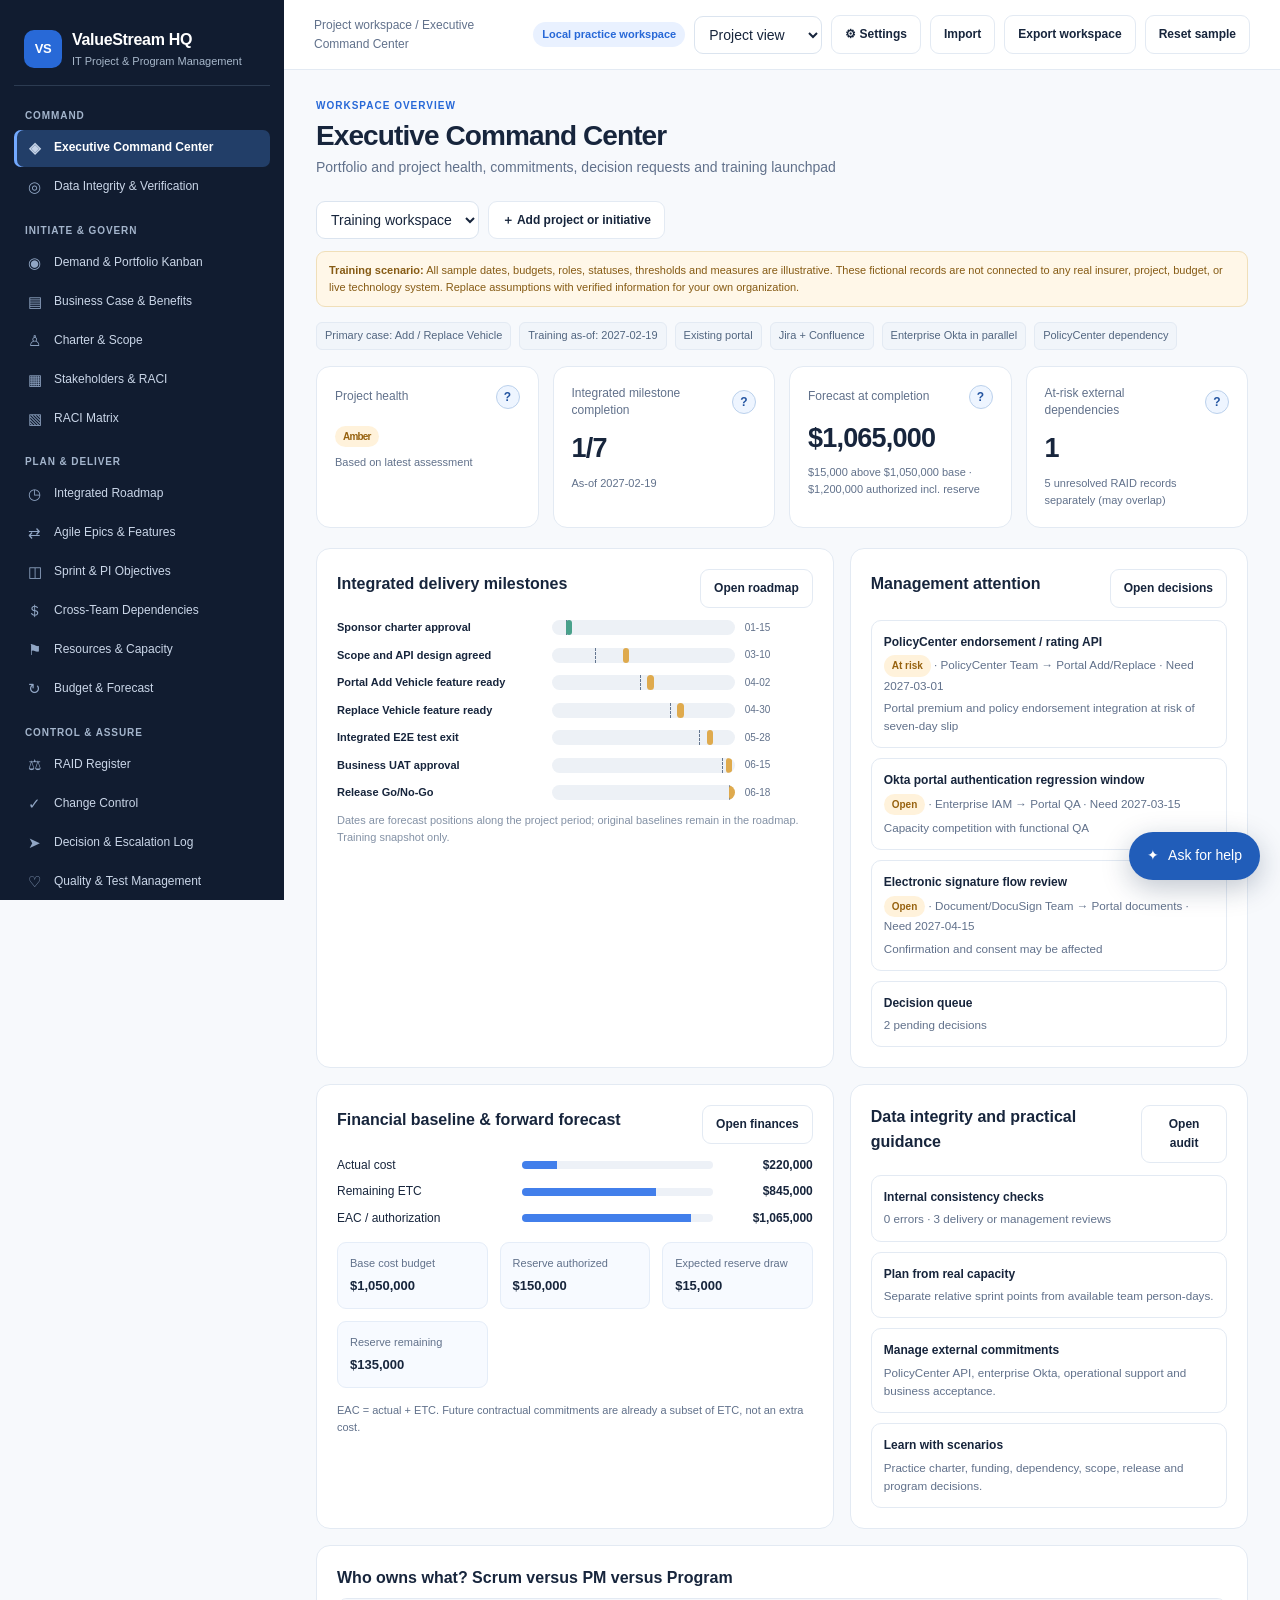
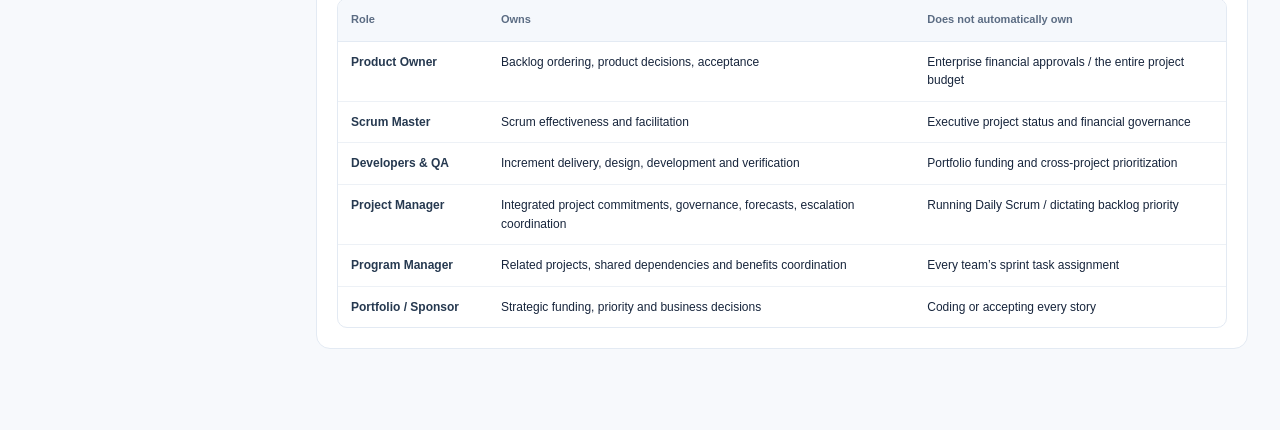
==== commit c5286377: "Add complete SAFe templates and populate saved Personal Auto workspaces" ====
--- a/Project-Program-Manager/index.html
+++ b/Project-Program-Manager/index.html
@@ -218,12 +218,6 @@
 #newWorkspace label .field{display:block;width:100%;margin-top:5px}
 #newWorkspace [hidden]{display:none}
 
-/* Scoped page-level data/UX context; retains the existing dashboard styles */
-.ux-page-context{display:flex;gap:11px 18px;align-items:flex-start;flex-wrap:wrap;line-height:1.5}
-.ux-page-context strong{font-size:12px;flex:0 0 auto}
-.ux-page-context span{min-width:0;flex:1 1 310px;font-size:12px}
-@media(max-width:550px){.ux-page-context{display:block}.ux-page-context span{display:block;margin-top:5px}}
-
 /* Keep product branding and workspace navigation visually distinct. */
 .sidebar{scrollbar-color:#526681 var(--nav)}
 .sidebar .brand{padding:10px 10px 17px;margin-bottom:7px}
@@ -243,11 +237,11 @@
   .sidebar .brand{padding-right:44px}
   .sidebar .navbtn{min-height:44px}
 }
-</style></head><body><div class="shell"><aside class="sidebar" id="sidebar" aria-label="Module navigation"></aside><div class="sidebar-backdrop" id="sidebarBackdrop" hidden></div><div class="content"><header class="topbar"><div class="topbar-primary"><button class="btn hamburger" id="hamburger" aria-label="Open navigation" aria-controls="sidebar" aria-expanded="false">☰</button><div class="topbar-brand"><div class="crumb" id="crumb"></div><strong class="topbar-title">ValueStream HQ</strong><span class="topbar-tagline">IT Project &amp; Program Management</span></div></div><button class="btn mobile-tools-toggle" id="toolsToggle" aria-expanded="false" aria-controls="topActions">Tools ▾</button><div class="topright" id="topActions"><span class="pill">Local practice workspace</span><a class="btn" href="/qa-bench.html" target="_blank" rel="noopener noreferrer">QA Bench ↗</a><select id="mode" class="select" aria-label="View mode"><option value="project">Project view</option><option value="program">Program view</option></select><button class="btn" data-action="settings">⚙ Settings</button><button class="btn" data-action="import">Import</button><button class="btn" data-action="export">Export workspace</button><button class="btn" data-action="reset">Reset sample</button></div></header><main class="page"><div class="page-head" id="pagehead"></div><div id="workspaceControls"></div><div id="main"></div></main></div></div><div id="modal"></div><input type="file" id="importFile" accept="application/json,.json" hidden><script>window.STARTER={"metadata": {"title": "ValueStream HQ", "version": "1.5.0", "industry": "Property & Casualty Insurance", "case": "Add / Replace Vehicle", "portfolio": "Digital Insurance Modernization", "projectStart": "2027-01-04", "targetRelease": "2027-06-18", "budget": 1200000, "illustrative": true, "dataSource": "Fictional training data; no real insurer or live system records", "reference": "Complete brand-neutral SAFe/FNOL learning reference included", "asOfDate": "2027-02-19", "snapshotBasis": "Illustrative week-7 project status; fictional records only", "capacityPeriod": "Two-week S4 window, 2027-02-15 to 2027-02-26"}, "modules": {"intake": [{"title": "Add/Replace Vehicle", "type": "Project", "sponsor": "Personal Lines Digital", "value": "Self-service policy endorsements", "priority": "High", "status": "Approved", "decision": "Charter approved 2027-01-15; current delivery forecasts remain conditional"}, {"title": "Enterprise Okta rollout", "type": "Enterprise project", "sponsor": "Identity Office", "value": "Standardize enterprise authentication", "priority": "High", "status": "In progress", "decision": "Portal integration required"}, {"title": "Policy document enhancement", "type": "Candidate project", "sponsor": "Operations", "value": "Reduce paper handling", "priority": "Medium", "status": "Assessing", "decision": "Await business case"}, {"title": "Digital FNOL intake", "type": "Portfolio idea", "sponsor": "Claims", "value": "Improve claim reporting", "priority": "Medium", "status": "Discovery", "decision": "Separate claims case study"}, {"title": "Billing Self-Service", "type": "Candidate project", "sponsor": "Digital Operations", "value": "Online billing servicing", "priority": "Medium", "status": "Discovery", "decision": "Independent approval required before program membership"}], "business": [{"metric": "Eligible vehicle changes completed online", "baseline": "0% (illustrative)", "target": "40%", "actual": "Not measured", "owner": "Digital Product Owner", "measurement": "Monthly portal analytics", "status": "Planning"}, {"metric": "Average assisted servicing time", "baseline": "18 min (illustrative)", "target": "10 min", "actual": "Not measured", "owner": "Operations Lead", "measurement": "Monthly operation sample", "status": "Planning"}, {"metric": "Vehicle-change transaction success", "baseline": "Not measured", "target": ">= 98%", "actual": "Not measured", "owner": "Service Owner", "measurement": "Production telemetry", "status": "Planning"}, {"metric": "Escaped Sev1/Sev2 defects", "baseline": "N/A — capability not launched", "target": "0 production Sev1/Sev2 escapes", "actual": "Not measured", "owner": "QA Lead", "measurement": "Defect and incident reports", "status": "Planning"}], "charter": [{"item": "Business objective", "detail": "Allow eligible policyholders to add or replace insured vehicles in existing portal", "owner": "Sponsor", "status": "Approved"}, {"item": "In scope", "detail": "Add Vehicle; Replace Vehicle; eligibility; premium impact; confirmation; E2E validation", "owner": "Product Owner", "status": "Approved"}, {"item": "Out of scope", "detail": "New policy quote/bind; separate vehicle removal; enterprise Okta implementation itself", "owner": "Sponsor", "status": "Approved"}, {"item": "Assumption", "detail": "Portal remains live; shared team provides BAU support; PolicyCenter provides needed transaction interfaces", "owner": "PM", "status": "Under review"}, {"item": "Funding authority", "detail": "Sponsor is accountable for funding decisions; delegated authority follows documented investment controls", "owner": "Finance", "status": "Approved"}], "stakeholders": [{"name": "Business sponsor", "role": "Personal Lines executive", "accountability": "Business outcome and authorized scope", "authority": "Funding and tradeoffs", "engagement": "Monthly steering", "status": "Engaged"}, {"name": "Product Owner", "role": "Portal PO", "accountability": "Backlog ordering and requirements", "authority": "Backlog acceptance", "engagement": "Weekly delivery review", "status": "Engaged"}, {"name": "Scrum Master", "role": "Portal SM", "accountability": "Scrum events and team effectiveness", "authority": "Scrum process", "engagement": "Scrum events", "status": "Engaged"}, {"name": "Development lead", "role": "Portal engineering", "accountability": "Technical execution and estimates", "authority": "Technical work", "engagement": "Weekly delivery review", "status": "Engaged"}, {"name": "QA Lead", "role": "Portal QA", "accountability": "Test plan, execution, defect evidence", "authority": "Quality recommendation", "engagement": "Weekly delivery review", "status": "Engaged"}, {"name": "PolicyCenter lead", "role": "Policy system team", "accountability": "Transaction integration contract", "authority": "PC delivery commitments", "engagement": "Dependency review", "status": "Engaged"}, {"name": "Enterprise identity lead", "role": "Okta rollout team", "accountability": "Enterprise rollout requirements", "authority": "Okta rollout decisions", "engagement": "Dependency review", "status": "Engaged"}, {"name": "Project Manager", "role": "Portal initiative", "accountability": "Integrated delivery coordination and governance", "authority": "Escalation and plan within delegation", "engagement": "Project governance", "status": "Engaged"}], "roadmap": [{"milestone": "Sponsor charter approval", "owner": "Sponsor", "baseline": "2027-01-15", "forecast": "2027-01-15", "status": "Complete", "dependency": "Business case", "evidence": "Signed charter approval (sample)"}, {"milestone": "Scope and API design agreed", "owner": "PO / Architect", "baseline": "2027-02-12", "forecast": "2027-03-10", "status": "At risk", "dependency": "PC interface specification", "evidence": "Scope draft; PolicyCenter interface contract not yet signed"}, {"milestone": "Portal Add Vehicle feature ready", "owner": "Portal team", "baseline": "2027-03-26", "forecast": "2027-04-02", "status": "At risk", "dependency": "PC rating and policy update", "evidence": "Portal UI in progress; end-to-end feature not complete"}, {"milestone": "Replace Vehicle feature ready", "owner": "Portal team", "baseline": "2027-04-23", "forecast": "2027-04-30", "status": "At risk", "dependency": "PC replacement transaction", "evidence": "Replace flow design in progress; PC transaction readiness pending"}, {"milestone": "Integrated E2E test exit", "owner": "QA Lead", "baseline": "2027-05-21", "forecast": "2027-05-28", "status": "At risk", "dependency": "Stable PC and Okta environment", "evidence": "Formal E2E exit evidence pending"}, {"milestone": "Business UAT approval", "owner": "Business Lead", "baseline": "2027-06-11", "forecast": "2027-06-15", "status": "At risk", "dependency": "E2E exit", "evidence": "Business acceptance not yet obtained"}, {"milestone": "Release Go/No-Go", "owner": "Release Authority", "baseline": "2027-06-18", "forecast": "2027-06-18", "status": "At risk", "dependency": "All readiness gates", "evidence": "Release date held as target; recovery decision pending"}], "backlog": [{"key": "AV-101", "type": "Epic", "title": "Add a vehicle to existing auto policy", "owner": "PO", "pi": "PI-1", "sprint": "Multiple", "points": "13", "status": "In progress", "acceptance": "Eligible policy change is confirmed"}, {"key": "AV-102", "type": "Feature", "title": "Retrieve current policy and vehicles", "owner": "Portal Lead", "pi": "PI-1", "sprint": "S1", "points": "8", "status": "Done", "acceptance": "Correct active policy returned"}, {"key": "AV-103", "type": "Story", "title": "Capture VIN, make, model and garaging", "owner": "Portal Lead", "pi": "PI-1", "sprint": "S2", "points": "5", "status": "Done", "acceptance": "Required fields validated"}, {"key": "AV-201", "type": "Epic", "title": "Replace an insured vehicle", "owner": "PO", "pi": "PI-2", "sprint": "Multiple", "points": "13", "status": "Draft", "acceptance": "Original and replacement policy state correct"}, {"key": "AV-202", "type": "Feature", "title": "Calculate premium impact via PolicyCenter", "owner": "PC Lead", "pi": "PI-2", "sprint": "S6", "points": "8", "status": "At risk", "acceptance": "New premium and effective date verified"}, {"key": "AV-301", "type": "Feature", "title": "Authentication regression for Okta integration", "owner": "QA Lead", "pi": "PI-2", "sprint": "S6", "points": "5", "status": "Ready", "acceptance": "Login, session, access checks pass"}, {"key": "AV-401", "type": "Story", "title": "Show confirmation and applicable documents", "owner": "Portal Lead", "pi": "PI-2", "sprint": "S8", "points": "5", "status": "Draft", "acceptance": "Audit confirmation and documents available"}], "iterations": [{"iteration": "S1", "goal": "Confirm vehicle retrieval and baseline capacity", "capacity": "40", "planned": "34", "done": "30", "confidence": "Medium", "demo": "Policy lookup demo", "status": "Complete"}, {"iteration": "S2", "goal": "Vehicle data capture and validation", "capacity": "40", "planned": "31", "done": "28", "confidence": "Medium", "demo": "Vehicle entry demo", "status": "Complete"}, {"iteration": "S3", "goal": "Add Vehicle portal slice; prepare integration and Okta regression", "capacity": "38", "planned": "35", "done": "32", "confidence": "Low", "demo": "UI and service stub demonstration; PC interface not yet integrated", "status": "Complete"}, {"iteration": "S4", "goal": "Replace Vehicle UI flow and premium API contract", "capacity": "38", "planned": "40", "done": "10", "confidence": "Low", "demo": "Replace flow slice; PolicyCenter integration remains pending", "status": "In progress"}, {"iteration": "PI-1", "goal": "Validate portal flows and integration contracts before end-to-end API readiness", "capacity": "156", "planned": "140", "done": "100", "confidence": "Medium", "demo": "Integrated progress and dependency demonstration", "status": "In progress"}], "dependencies": [{"deliverable": "PolicyCenter endorsement / rating API", "producer": "PolicyCenter Team", "consumer": "Portal Add/Replace", "neededBy": "2027-03-01", "forecast": "2027-03-08", "impact": "Portal premium and policy endorsement integration at risk of seven-day slip", "owner": "PC Lead", "status": "At risk", "escalate": "2027-02-23"}, {"deliverable": "Okta portal authentication regression window", "producer": "Enterprise IAM", "consumer": "Portal QA", "neededBy": "2027-03-15", "forecast": "2027-03-15", "impact": "Capacity competition with functional QA", "owner": "IAM Lead", "status": "Open", "escalate": "2027-03-01"}, {"deliverable": "Electronic signature flow review", "producer": "Document/DocuSign Team", "consumer": "Portal documents", "neededBy": "2027-04-15", "forecast": "2027-04-15", "impact": "Confirmation and consent may be affected", "owner": "Document Lead", "status": "Open", "escalate": "2027-04-01"}, {"deliverable": "UAT test accounts and policy data", "producer": "Test Data Team", "consumer": "Business UAT", "neededBy": "2027-05-20", "forecast": "2027-05-20", "impact": "UAT may slip", "owner": "QA Lead", "status": "Open", "escalate": "2027-05-06"}], "capacity": [{"team": "Portal Dev", "skill": "Frontend / Full-stack", "people": "8", "daysPerPerson": "10", "leave": "8", "support": "12", "other": "10", "available": "50", "owner": "Engineering Manager"}, {"team": "Portal QA", "skill": "Functional / Integration QA", "people": "4", "daysPerPerson": "10", "leave": "4", "support": "8", "other": "6", "available": "22", "owner": "QA Manager"}, {"team": "PolicyCenter", "skill": "Backend / Guidewire", "people": "3", "daysPerPerson": "10", "leave": "2", "support": "4", "other": "12", "available": "12", "owner": "PC Functional Manager"}, {"team": "Business SMEs", "skill": "UAT / underwriting", "people": "2", "daysPerPerson": "10", "leave": "0", "support": "3", "other": "9", "available": "8", "owner": "Operations Lead"}], "financials": [{"category": "Portal delivery", "baseline": "420000", "actual": "90000", "etc": "320000", "commitments": "10000", "owner": "Engineering Manager"}, {"category": "PolicyCenter integration", "baseline": "240000", "actual": "45000", "etc": "210000", "commitments": "20000", "owner": "PC Lead"}, {"category": "Quality and test", "baseline": "180000", "actual": "35000", "etc": "155000", "commitments": "8000", "owner": "QA Lead"}, {"category": "Architecture / security", "baseline": "120000", "actual": "40000", "etc": "85000", "commitments": "10000", "owner": "Architect"}, {"category": "Release and operational readiness", "baseline": "90000", "actual": "10000", "etc": "75000", "commitments": "5000", "owner": "Release Lead"}, {"category": "Contingency reserve", "baseline": "150000", "actual": "0", "etc": "0", "commitments": "0", "owner": "PMO / Sponsor"}], "raid": [{"id": "R-001", "type": "Risk", "description": "PolicyCenter transaction API forecast may slip", "impact": "High", "likelihood": "High", "owner": "PC Lead", "due": "2027-02-23", "mitigation": "Agree API contract and workaround milestones", "status": "Open"}, {"id": "R-002", "type": "Risk", "description": "Okta rollout consumes shared QA and developer capacity", "impact": "High", "likelihood": "Medium", "owner": "Portal PM", "due": "2027-03-01", "mitigation": "Confirm resource allocation and resequence work", "status": "Open"}, {"id": "A-001", "type": "Assumption", "description": "Production support reserve is sufficient", "impact": "Medium", "likelihood": "Medium", "owner": "Scrum Master", "due": "2027-02-23", "mitigation": "Validate with historical incident trend", "status": "Validate"}, {"id": "I-001", "type": "Issue", "description": "UAT data cannot cover midterm endorsements", "impact": "High", "likelihood": "N/A", "owner": "Test Data Lead", "due": "2027-05-01", "mitigation": "Secure representative policies and approval", "status": "Open"}, {"id": "D-001", "type": "Dependency", "description": "Portal E2E requires PolicyCenter test endpoint", "impact": "High", "likelihood": "N/A", "owner": "PC Lead", "due": "2027-03-01", "mitigation": "Confirm readiness evidence and early integration", "status": "Open"}], "changes": [{"id": "CR-001", "request": "Add stand-alone Remove Vehicle to launch scope", "impact": "Business, PC, QA and release impact", "cost": "95000", "days": "21", "sponsor": "Business Sponsor", "decision": "Pending analysis", "status": "Open"}], "decisions": [{"id": "DEC-001", "question": "Can portal retain release date if PC API slips?", "options": "Resequence; reduce scope; extend release", "recommendation": "Timebox API integration spike, then present revised plan", "authority": "Sponsor", "due": "2027-03-03", "decision": "Pending", "status": "Open"}, {"id": "DEC-002", "question": "Who approves expanded state eligibility?", "options": "Initial states only; broaden with controls", "recommendation": "Start limited rollout pending compliance review", "authority": "Business / Compliance", "due": "2027-04-10", "decision": "Pending", "status": "Open"}], "quality": [{"scenario": "Add Vehicle happy path", "level": "E2E", "owner": "QA Lead", "planned": "15", "passed": "0", "failed": "0", "blocked": "3", "status": "Blocked", "evidence": "Three E2E cases waiting on PolicyCenter API; not counted as passed"}, {"scenario": "Replace Vehicle effective date", "level": "E2E", "owner": "QA Lead", "planned": "20", "passed": "0", "failed": "0", "blocked": "0", "status": "Planned", "evidence": "Planned formal test evidence; no execution artifact yet"}, {"scenario": "Okta login / session regression", "level": "Integration", "owner": "QA Lead", "planned": "18", "passed": "0", "failed": "0", "blocked": "0", "status": "Planned", "evidence": "Planned formal test evidence; no execution artifact yet"}, {"scenario": "Premium recalculation", "level": "Integration", "owner": "QA Lead", "planned": "12", "passed": "0", "failed": "0", "blocked": "0", "status": "Planned", "evidence": "Planned formal test evidence; no execution artifact yet"}, {"scenario": "Authorization and audit trail", "level": "Security", "owner": "Security Lead", "planned": "8", "passed": "0", "failed": "0", "blocked": "0", "status": "Planned", "evidence": "Planned formal test evidence; no execution artifact yet"}, {"scenario": "Business acceptance", "level": "UAT", "owner": "Operations Lead", "planned": "10", "passed": "0", "failed": "0", "blocked": "0", "status": "Planned", "evidence": "Planned formal test evidence; no execution artifact yet"}], "release": [{"gate": "Business acceptance criteria met", "owner": "Business PO", "evidence": "Signed UAT record", "due": "2027-06-11", "status": "Not started", "approver": "Business Sponsor"}, {"gate": "SIT / E2E exit criteria met", "owner": "QA Lead", "evidence": "QA summary / defect disposition", "due": "2027-06-11", "status": "Not started", "approver": "QA / Release"}, {"gate": "Security, privacy and compliance approvals", "owner": "Control Owners", "evidence": "Approval record", "due": "2027-06-14", "status": "Not started", "approver": "Security / Compliance"}, {"gate": "Deployment plan and rollback rehearsal", "owner": "Release Lead", "evidence": "Runbook / rehearsal result", "due": "2027-06-15", "status": "Not started", "approver": "Change Authority"}, {"gate": "Production monitoring and support ready", "owner": "Service Owner", "evidence": "Dashboard / runbook / contacts", "due": "2027-06-15", "status": "Not started", "approver": "Operations"}, {"gate": "Go/No-Go decision recorded", "owner": "Release Authority", "evidence": "Decision / exceptions", "due": "2027-06-18", "status": "Not started", "approver": "Release Authority"}], "operations": [{"item": "First 48-hour support staffing", "owner": "Service Owner", "threshold": "Support available", "actual": "Not yet measured", "status": "Planning", "evidence": "Hypercare roster"}, {"item": "Failed policy transactions", "owner": "Engineering Lead", "threshold": "< 2%", "actual": "Not measured", "status": "Planning", "evidence": "Transaction telemetry"}, {"item": "Outstanding Sev1 incidents", "owner": "Incident Commander", "threshold": "0", "actual": "Not measured", "status": "Planning", "evidence": "Incident log"}, {"item": "Policy record reconciliation", "owner": "PC / Operations", "threshold": "100% exceptions reviewed", "actual": "Not measured", "status": "Planning", "evidence": "Reconciliation report"}, {"item": "Hypercare exit", "owner": "Service Owner", "threshold": "Thresholds met for agreed window", "actual": "Not measured", "status": "Planning", "evidence": "Sign-off"}], "vendors": [{"vendor": "External integration vendor", "deliverable": "Integration contract assistance", "contract": "Statement of work", "due": "2027-03-01", "owner": "Vendor Manager", "status": "Draft", "escalation": "Vendor governance"}, {"vendor": "Document services provider", "deliverable": "E-signature dependency review", "contract": "Service agreement", "due": "2027-04-15", "owner": "Vendor Manager", "status": "Open", "escalation": "Account representative"}], "compliance": [{"control": "Authenticated customer authorization", "evidence": "Identity test evidence", "owner": "Security Lead", "status": "Open", "approval": "Security"}, {"control": "Vehicle eligibility by state", "evidence": "Product / underwriting rules", "owner": "Compliance Lead", "status": "Open", "approval": "Business + Compliance"}, {"control": "Policy effective dates and premium disclosure", "evidence": "PolicyCenter E2E evidence", "owner": "PC / PO", "status": "Open", "approval": "Business"}, {"control": "Audit events and consent records", "evidence": "Audit specification / logs", "owner": "Security / Legal", "status": "Open", "approval": "Control Owner"}, {"control": "Accessibility and assisted channel", "evidence": "Accessibility testing", "owner": "UX / QA", "status": "Open", "approval": "Accessibility Lead"}], "reports": [{"period": "2027-02-19 (Week 7)", "overall": "Amber", "schedule": "Amber", "budget": "Green", "scope": "Green", "quality": "Amber", "narrative": "Charter approved. PolicyCenter API forecast seven days late; downstream milestones at risk. $15k expected reserve draw. Release target held pending recovery decision.", "decisionNeeded": "Confirm API delivery/recovery with PC lead by 2027-02-23; sponsor decision if target cannot be protected"}], "recovery": [{"action": "Verify true integrated progress versus reported story completion", "owner": "PM + QA Lead", "due": "2027-03-02", "status": "Open", "evidence": "Working E2E demo"}, {"action": "Reforecast dependency dates and test windows", "owner": "PM / PC Lead", "due": "2027-03-04", "status": "Open", "evidence": "Integrated plan revision"}, {"action": "Present options with cost/scope/date tradeoff", "owner": "PM + Finance", "due": "2027-03-08", "status": "Open", "evidence": "Sponsor decision memo"}, {"action": "Approve recovery baseline if necessary", "owner": "Sponsor", "due": "2027-03-12", "status": "Open", "evidence": "Change approval record"}], "program": [{"initiative": "Add/Replace Vehicle", "manager": "Portal PM", "businessValue": "Digital policy servicing", "baseline": "2027-06-18", "forecast": "2027-06-18", "status": "Amber", "sharedDependency": "PolicyCenter endorsement service", "relationship": "Illustrative program member"}, {"initiative": "Policy Document Enhancement", "manager": "Document PM", "businessValue": "Electronic policy servicing", "baseline": "2027-07-15", "forecast": "2027-07-15", "status": "Assessing", "sharedDependency": "Document platform", "relationship": "Candidate related project; not approved"}, {"initiative": "Billing Self-Service", "manager": "Billing Delivery Lead", "businessValue": "Digital policy servicing", "baseline": "2027-09-15", "forecast": "2027-09-15", "status": "Discovery", "sharedDependency": "Billing platform", "relationship": "Candidate related project; not approved"}, {"initiative": "Enterprise Okta rollout", "manager": "IAM Program Lead", "businessValue": "Enterprise access modernization", "baseline": "2027-05-28", "forecast": "2027-05-28", "status": "Green", "sharedDependency": "Portal regression window", "relationship": "External enterprise program; not a member"}, {"initiative": "Digital FNOL", "manager": "Claims PM", "businessValue": "Digital claims intake", "baseline": "2027-09-30", "forecast": "2027-09-30", "status": "Discovery", "sharedDependency": "Policy data services", "relationship": "Separate portfolio idea; not a member"}], "safelp": [{"epic": "Digital policy servicing", "valueStream": "Policy Servicing", "businessValue": "8", "timeCriticality": "8", "riskReduction": "5", "jobSize": "8", "status": "Review", "decision": "Sponsor prioritization"}, {"epic": "Enterprise identity modernization", "valueStream": "Digital Platforms", "businessValue": "7", "timeCriticality": "9", "riskReduction": "7", "jobSize": "5", "status": "Implementing", "decision": "Portfolio committed"}, {"epic": "Digital claim intake", "valueStream": "Claims Servicing", "businessValue": "8", "timeCriticality": "6", "riskReduction": "6", "jobSize": "13", "status": "Analyzing", "decision": "Need discovery evidence"}], "value": [{"stage": "Customer contacts service for vehicle change", "workingDays": "0.0375", "waitingDays": "0.1", "owner": "Customer Service", "bottleneck": "Agent intake handling", "improvement": "Future-state portal self-service"}, {"stage": "Policy and eligibility verification", "workingDays": "0.02", "waitingDays": "1.5", "owner": "Policy Operations", "bottleneck": "Manual case queue", "improvement": "Automated policy lookup and eligibility checks"}, {"stage": "Vehicle and premium calculation", "workingDays": "0.025", "waitingDays": "0.8", "owner": "Policy Operations", "bottleneck": "Manual rating work", "improvement": "PolicyCenter integration"}, {"stage": "Confirmation and documents", "workingDays": "0.01", "waitingDays": "0.2", "owner": "Document Services", "bottleneck": "Document handoff", "improvement": "Automate confirmation"}, {"stage": "Policy update and exception closure", "workingDays": "0.015", "waitingDays": "2.0", "owner": "Operations", "bottleneck": "Manual exception routing", "improvement": "Exception owner and reconciliation workflow"}], "adoption": [{"audience": "Customer service", "change": "Self-service changes shift agent workload", "owner": "Operations Lead", "communication": "Service bulletin", "training": "FAQ and escalation training", "adoption": "Not measured", "status": "Planning"}, {"audience": "Business product teams", "change": "Value-stream priority reviews", "owner": "Transformation Lead", "communication": "Leadership workshop", "training": "LPM decision rights", "adoption": "Not measured", "status": "Planning"}, {"audience": "Support and operations", "change": "New exception routing", "owner": "Service Owner", "communication": "Runbook review", "training": "Hypercare exercises", "adoption": "Not measured", "status": "Planning"}], "closure": [{"deliverable": "Business capability accepted", "owner": "PO / Sponsor", "acceptance": "Accepted increment", "status": "Pending", "evidence": "Signed acceptance"}, {"deliverable": "Operational handover completed", "owner": "Service Owner", "acceptance": "Named ownership", "status": "Pending", "evidence": "Handover record"}, {"deliverable": "Financials reconciled", "owner": "Finance", "acceptance": "Final cost approved", "status": "Pending", "evidence": "Final forecast and commitments"}, {"deliverable": "Lessons learned captured", "owner": "PM", "acceptance": "Action owners assigned", "status": "Pending", "evidence": "Retrospective summary"}, {"deliverable": "Benefits owner assigned", "owner": "Sponsor", "acceptance": "Post-launch measurement cadence", "status": "Pending", "evidence": "Benefits plan"}]}};
-window.MODULES=[{"id": "overview", "name": "Executive Command Center", "icon": "layout-dashboard", "description": "Portfolio and project health, commitments, decision requests and training launchpad", "help": "Always separate team-level progress from integrated project delivery, financial exposure and measurable customer outcomes."}, {"id": "audit", "name": "Data Integrity & Verification", "icon": "shield-check", "description": "Internal value consistency, financial controls, date checks and management review flags", "help": "Internal checks identify invalid or inconsistent sample records. Only responsible real-system owners can verify source evidence and approvals."}, {"id": "intake", "name": "Demand & Portfolio Kanban", "icon": "inbox", "description": "Ideas, strategic fit, triage and investment decisions", "help": "A request is not automatically an approved project. Capture the customer problem, expected value, options, sponsor and portfolio decision."}, {"id": "business", "name": "Business Case & Benefits", "icon": "target", "description": "Outcome hypothesis, baseline, measurable target and benefit ownership", "help": "Quantify current state, target, operational benefits, cost, evidence and benefit owner. Capacity freed is not automatically cash saved."}, {"id": "charter", "name": "Charter & Scope", "icon": "file-text", "description": "Charter, project boundaries, acceptance, exclusions and authorization", "help": "A sponsor approves the project mandate and authorized constraints. A date proposed by the business is not automatically a validated baseline."}, {"id": "stakeholders", "name": "Stakeholders & RACI", "icon": "users", "description": "Influence, authority, engagement, role boundaries and accountable decisions", "help": "RACI clarifies responsibility; decision rights must name the person who can actually authorize funding, risk or release."}, {"id": "roadmap", "name": "Integrated Roadmap", "icon": "calendar-range", "description": "Milestones, baseline versus forecast, owners and dependencies", "help": "Do not copy sprint tasks into the integrated plan. Manage milestone commitments, external dependencies and release forecasts."}, {"id": "backlog", "name": "Agile Epics & Features", "icon": "layers", "description": "Epics, features, stories, acceptance criteria and sprint mapping", "help": "PO owns backlog ordering and clarification. Scrum team owns implementation and quality. PM views cross-team commitments."}, {"id": "iterations", "name": "Sprint & PI Objectives", "icon": "repeat-2", "description": "Iteration outcomes, PI objectives, confidence and integrated demos", "help": "Daily Scrum belongs to Developers; the Scrum Master ensures Scrum effectiveness. PM does not use it for status collection."}, {"id": "dependencies", "name": "Cross-Team Dependencies", "icon": "git-branch", "description": "Producer/consumer contracts, handoffs, integration deadlines and escalation", "help": "Track exact deliverable, producing team, consuming team, needed-by date, impact, owner and evidence."}, {"id": "capacity", "name": "Resources & Capacity", "icon": "users-round", "description": "People, allocation, support reserve, available skill capacity", "help": "Availability is not usable delivery capacity. Account for production support, enterprise Okta work, leave and skill bottlenecks."}, {"id": "financials", "name": "Budget & Forecast", "icon": "wallet", "description": "Budget, actuals, ETC, EAC, variance, contingency and commitments", "help": "EAC = actuals + estimate to complete. A project can be under budget today yet have a projected overrun."}, {"id": "raid", "name": "RAID Register", "icon": "shield-alert", "description": "Risks, assumptions, issues and dependencies with mitigation ownership", "help": "Risk: may happen. Issue: already happened. Document trigger, consequence, owner, action, due date and escalation."}, {"id": "changes", "name": "Change Control", "icon": "git-pull-request", "description": "Scope, schedule and funding changes with impact assessment and approval", "help": "PO can reprioritize within delegated scope; material changes to approved baseline require authorized decisions."}, {"id": "decisions", "name": "Decision & Escalation Log", "icon": "gavel", "description": "Decision request, tradeoff, authority, due date and evidence", "help": "PM coordinates decisions, but does not automatically own all approvals. Escalate outside authority with recommendation."}, {"id": "quality", "name": "Quality & Test Management", "icon": "clipboard-check", "description": "SIT, E2E, UAT, defects, nonfunctional controls and evidence", "help": "QA Lead owns test execution and quality evidence; PM owns integrated readiness and disposition of blocked milestones."}, {"id": "release", "name": "Release Readiness", "icon": "rocket", "description": "Go/no-go controls, deployment, customer exposure and rollback", "help": "Distinguish deploying software from exposing a capability to customers. Confirm authority, operational controls and business recovery."}, {"id": "operations", "name": "Hypercare & Operations", "icon": "activity", "description": "Support readiness, incidents, stability and operational handover", "help": "Code rollback may not undo policy transactions. Plan data reconciliation, support ownership and hypercare exit thresholds."}, {"id": "vendors", "name": "Vendors & Contracts", "icon": "handshake", "description": "Contracts, obligations, vendor SLAs and delivery commitments", "help": "Vendor milestones need named owners, acceptance evidence, escalation paths and cost consequences."}, {"id": "compliance", "name": "Security & Insurance Controls", "icon": "lock-keyhole", "description": "Privacy, access, jurisdiction, audit, underwriting and accessibility", "help": "For Add/Replace Vehicle, confirm eligibility, policy effective dates, rating, consent, audit trail and exceptions with control owners."}, {"id": "reports", "name": "Status & Governance", "icon": "presentation", "description": "RAG status, steering decisions, evidence and communications", "help": "Green sprints can coexist with a Red project. Report integrated forecast, confidence, financials, top blockers and decisions."}, {"id": "recovery", "name": "Recovery & Scenarios", "icon": "life-buoy", "description": "Recovery assessment, decision options and controlled rebaselining", "help": "Do not change a Red project to Green by changing labels. Diagnose, stabilize, compare options, approve new baseline and track evidence."}, {"id": "program", "name": "Program Coordination", "icon": "network", "description": "Related projects, program outcomes, shared dependencies, benefit realization", "help": "A program is related initiatives managed together for benefits. Not every collection of teams constitutes a program."}, {"id": "safelp", "name": "SAFe & Lean Portfolio", "icon": "workflow", "description": "Portfolio Kanban, value streams, ART, PI planning, WSJF and guardrails", "help": "SAFe concepts do not replace actual governance. Operational and development value streams are distinct; funding authority remains explicit."}, {"id": "value", "name": "Value Stream Mapping", "icon": "route", "description": "Flow stages, wait time, bottlenecks, handoffs, leading and lagging measures", "help": "Map work from customer need to actual value. Distinguish active working time and queue time; measure improvements."}, {"id": "adoption", "name": "Organizational Change", "icon": "refresh-cw", "description": "Stakeholder adoption, communication, training, resistance and change outcomes", "help": "Transformation is not only new ceremonies. Track whether business roles adopt the changed operating model."}, {"id": "closure", "name": "Project Closure", "icon": "check-check", "description": "Acceptance, financial closure, lessons learned and benefits ownership", "help": "Separate project closure from ongoing product ownership and long-term benefits measurement."}, {"id": "academy", "name": "Learning Academy", "icon": "graduation-cap", "description": "Guided instruction, practice questions, scenarios and answer feedback", "help": "Use practice mode to make accountable decisions instead of memorizing definitions."}, {"id": "reference", "name": "Full Reference Library", "icon": "book-open", "description": "Complete brand-neutral training guide, design assumptions and help glossary", "help": "Reference guide contains an additional FNOL case; primary interactive workspace stays Add/Replace Vehicle."}];
-window.FIELDS={"intake": ["title", "type", "sponsor", "value", "priority", "status", "decision"], "business": ["metric", "baseline", "target", "actual", "owner", "measurement", "status"], "charter": ["item", "detail", "owner", "status"], "stakeholders": ["name", "role", "accountability", "authority", "engagement", "status"], "roadmap": ["milestone", "owner", "baseline", "forecast", "status", "dependency", "evidence"], "backlog": ["key", "type", "title", "owner", "pi", "sprint", "points", "status", "acceptance"], "iterations": ["iteration", "goal", "capacity", "planned", "done", "confidence", "demo", "status"], "dependencies": ["deliverable", "producer", "consumer", "neededBy", "forecast", "impact", "owner", "status", "escalate"], "capacity": ["team", "skill", "people", "daysPerPerson", "leave", "support", "other", "available", "owner"], "financials": ["category", "baseline", "actual", "etc", "commitments", "owner"], "raid": ["id", "type", "description", "impact", "likelihood", "owner", "due", "mitigation", "status"], "changes": ["id", "request", "impact", "cost", "days", "sponsor", "decision", "status"], "decisions": ["id", "question", "options", "recommendation", "authority", "due", "decision", "status"], "quality": ["scenario", "level", "owner", "planned", "passed", "failed", "blocked", "status", "evidence"], "release": ["gate", "owner", "evidence", "due", "status", "approver"], "operations": ["item", "owner", "threshold", "actual", "status", "evidence"], "vendors": ["vendor", "deliverable", "contract", "due", "owner", "status", "escalation"], "compliance": ["control", "evidence", "owner", "status", "approval"], "reports": ["period", "overall", "schedule", "budget", "scope", "quality", "narrative", "decisionNeeded"], "recovery": ["action", "owner", "due", "status", "evidence"], "program": ["initiative", "manager", "businessValue", "baseline", "forecast", "status", "sharedDependency", "relationship"], "safelp": ["epic", "valueStream", "businessValue", "timeCriticality", "riskReduction", "jobSize", "status", "decision"], "value": ["stage", "workingDays", "waitingDays", "owner", "bottleneck", "improvement"], "adoption": ["audience", "change", "owner", "communication", "training", "adoption", "status"], "closure": ["deliverable", "owner", "acceptance", "status", "evidence"]};
+</style></head><body><div class="shell"><aside class="sidebar" id="sidebar" aria-label="Module navigation"></aside><div class="sidebar-backdrop" id="sidebarBackdrop" hidden></div><div class="content"><header class="topbar"><div class="topbar-primary"><button class="btn hamburger" id="hamburger" aria-label="Open navigation" aria-controls="sidebar" aria-expanded="false">☰</button><div class="topbar-brand"><div class="crumb" id="crumb"></div><strong class="topbar-title">ValueStream HQ</strong><span class="topbar-tagline">IT Project &amp; Program Management</span></div></div><button class="btn mobile-tools-toggle" id="toolsToggle" aria-expanded="false" aria-controls="topActions">Tools ▾</button><div class="topright" id="topActions"><span class="pill">Local practice workspace</span><select id="mode" class="select" aria-label="View mode"><option value="project">Project view</option><option value="program">Program view</option></select><button class="btn" data-action="settings">⚙ Settings</button><button class="btn" data-action="import">Import</button><button class="btn" data-action="export">Export workspace</button><button class="btn" data-action="reset">Reset sample</button></div></header><main class="page"><div class="page-head" id="pagehead"></div><div id="workspaceControls"></div><div id="main"></div></main></div></div><div id="modal"></div><input type="file" id="importFile" accept="application/json,.json" hidden><script>window.STARTER={"metadata": {"title": "ValueStream HQ", "version": "1.5.0", "industry": "Property & Casualty Insurance", "case": "Add / Replace Vehicle", "portfolio": "Digital Insurance Modernization", "projectStart": "2027-01-04", "targetRelease": "2027-06-18", "budget": 1200000, "illustrative": true, "dataSource": "Fictional training data; no real insurer or live system records", "reference": "Complete brand-neutral SAFe/FNOL learning reference included", "asOfDate": "2027-02-19", "snapshotBasis": "Illustrative week-7 project status; fictional records only", "capacityPeriod": "Two-week S4 window, 2027-02-15 to 2027-02-26"}, "modules": {"intake": [{"title": "Add/Replace Vehicle", "type": "Project", "sponsor": "Personal Lines Digital", "value": "Self-service policy endorsements", "priority": "High", "status": "Approved", "decision": "Charter approved 2027-01-15; current delivery forecasts remain conditional"}, {"title": "Enterprise Okta rollout", "type": "Enterprise project", "sponsor": "Identity Office", "value": "Standardize enterprise authentication", "priority": "High", "status": "In progress", "decision": "Portal integration required"}, {"title": "Policy document enhancement", "type": "Candidate project", "sponsor": "Operations", "value": "Reduce paper handling", "priority": "Medium", "status": "Assessing", "decision": "Await business case"}, {"title": "Digital FNOL intake", "type": "Portfolio idea", "sponsor": "Claims", "value": "Improve claim reporting", "priority": "Medium", "status": "Discovery", "decision": "Separate claims case study"}, {"title": "Billing Self-Service", "type": "Candidate project", "sponsor": "Digital Operations", "value": "Online billing servicing", "priority": "Medium", "status": "Discovery", "decision": "Independent approval required before program membership"}], "business": [{"metric": "Eligible vehicle changes completed online", "baseline": "0% (illustrative)", "target": "40%", "actual": "Not measured", "owner": "Digital Product Owner", "measurement": "Monthly portal analytics", "status": "Planning"}, {"metric": "Average assisted servicing time", "baseline": "18 min (illustrative)", "target": "10 min", "actual": "Not measured", "owner": "Operations Lead", "measurement": "Monthly operation sample", "status": "Planning"}, {"metric": "Vehicle-change transaction success", "baseline": "Not measured", "target": ">= 98%", "actual": "Not measured", "owner": "Service Owner", "measurement": "Production telemetry", "status": "Planning"}, {"metric": "Escaped Sev1/Sev2 defects", "baseline": "N/A — capability not launched", "target": "0 production Sev1/Sev2 escapes", "actual": "Not measured", "owner": "QA Lead", "measurement": "Defect and incident reports", "status": "Planning"}], "charter": [{"item": "Business objective", "detail": "Allow eligible policyholders to add or replace insured vehicles in existing portal", "owner": "Sponsor", "status": "Approved"}, {"item": "In scope", "detail": "Add Vehicle; Replace Vehicle; eligibility; premium impact; confirmation; E2E validation", "owner": "Product Owner", "status": "Approved"}, {"item": "Out of scope", "detail": "New policy quote/bind; separate vehicle removal; enterprise Okta implementation itself", "owner": "Sponsor", "status": "Approved"}, {"item": "Assumption", "detail": "Portal remains live; shared team provides BAU support; PolicyCenter provides needed transaction interfaces", "owner": "PM", "status": "Under review"}, {"item": "Funding authority", "detail": "Sponsor is accountable for funding decisions; delegated authority follows documented investment controls", "owner": "Finance", "status": "Approved"}], "stakeholders": [{"name": "Business sponsor", "role": "Personal Lines executive", "accountability": "Business outcome and authorized scope", "authority": "Funding and tradeoffs", "engagement": "Monthly steering", "status": "Engaged"}, {"name": "Product Owner", "role": "Portal PO", "accountability": "Backlog ordering and requirements", "authority": "Backlog acceptance", "engagement": "Weekly delivery review", "status": "Engaged"}, {"name": "Scrum Master", "role": "Portal SM", "accountability": "Scrum events and team effectiveness", "authority": "Scrum process", "engagement": "Scrum events", "status": "Engaged"}, {"name": "Development lead", "role": "Portal engineering", "accountability": "Technical execution and estimates", "authority": "Technical work", "engagement": "Weekly delivery review", "status": "Engaged"}, {"name": "QA Lead", "role": "Portal QA", "accountability": "Test plan, execution, defect evidence", "authority": "Quality recommendation", "engagement": "Weekly delivery review", "status": "Engaged"}, {"name": "PolicyCenter lead", "role": "Policy system team", "accountability": "Transaction integration contract", "authority": "PC delivery commitments", "engagement": "Dependency review", "status": "Engaged"}, {"name": "Enterprise identity lead", "role": "Okta rollout team", "accountability": "Enterprise rollout requirements", "authority": "Okta rollout decisions", "engagement": "Dependency review", "status": "Engaged"}, {"name": "Project Manager", "role": "Portal initiative", "accountability": "Integrated delivery coordination and governance", "authority": "Escalation and plan within delegation", "engagement": "Project governance", "status": "Engaged"}], "roadmap": [{"milestone": "Sponsor charter approval", "owner": "Sponsor", "baseline": "2027-01-15", "forecast": "2027-01-15", "status": "Complete", "dependency": "Business case", "evidence": "Signed charter approval (sample)"}, {"milestone": "Scope and API design agreed", "owner": "PO / Architect", "baseline": "2027-02-12", "forecast": "2027-03-10", "status": "At risk", "dependency": "PC interface specification", "evidence": "Scope draft; PolicyCenter interface contract not yet signed"}, {"milestone": "Portal Add Vehicle feature ready", "owner": "Portal team", "baseline": "2027-03-26", "forecast": "2027-04-02", "status": "At risk", "dependency": "PC rating and policy update", "evidence": "Portal UI in progress; end-to-end feature not complete"}, {"milestone": "Replace Vehicle feature ready", "owner": "Portal team", "baseline": "2027-04-23", "forecast": "2027-04-30", "status": "At risk", "dependency": "PC replacement transaction", "evidence": "Replace flow design in progress; PC transaction readiness pending"}, {"milestone": "Integrated E2E test exit", "owner": "QA Lead", "baseline": "2027-05-21", "forecast": "2027-05-28", "status": "At risk", "dependency": "Stable PC and Okta environment", "evidence": "Formal E2E exit evidence pending"}, {"milestone": "Business UAT approval", "owner": "Business Lead", "baseline": "2027-06-11", "forecast": "2027-06-15", "status": "At risk", "dependency": "E2E exit", "evidence": "Business acceptance not yet obtained"}, {"milestone": "Release Go/No-Go", "owner": "Release Authority", "baseline": "2027-06-18", "forecast": "2027-06-18", "status": "At risk", "dependency": "All readiness gates", "evidence": "Release date held as target; recovery decision pending"}], "backlog": [{"key": "AV-101", "type": "Epic", "title": "Add a vehicle to existing auto policy", "owner": "PO", "pi": "PI-1", "sprint": "Multiple", "points": "13", "status": "In progress", "acceptance": "Eligible policy change is confirmed"}, {"key": "AV-102", "type": "Feature", "title": "Retrieve current policy and vehicles", "owner": "Portal Lead", "pi": "PI-1", "sprint": "S1", "points": "8", "status": "Done", "acceptance": "Correct active policy returned"}, {"key": "AV-103", "type": "Story", "title": "Capture VIN, make, model and garaging", "owner": "Portal Lead", "pi": "PI-1", "sprint": "S2", "points": "5", "status": "Done", "acceptance": "Required fields validated"}, {"key": "AV-201", "type": "Epic", "title": "Replace an insured vehicle", "owner": "PO", "pi": "PI-2", "sprint": "Multiple", "points": "13", "status": "Draft", "acceptance": "Original and replacement policy state correct"}, {"key": "AV-202", "type": "Feature", "title": "Calculate premium impact via PolicyCenter", "owner": "PC Lead", "pi": "PI-2", "sprint": "S6", "points": "8", "status": "At risk", "acceptance": "New premium and effective date verified"}, {"key": "AV-301", "type": "Feature", "title": "Authentication regression for Okta integration", "owner": "QA Lead", "pi": "PI-2", "sprint": "S6", "points": "5", "status": "Ready", "acceptance": "Login, session, access checks pass"}, {"key": "AV-401", "type": "Story", "title": "Show confirmation and applicable documents", "owner": "Portal Lead", "pi": "PI-2", "sprint": "S8", "points": "5", "status": "Draft", "acceptance": "Audit confirmation and documents available"}], "iterations": [{"iteration": "S1", "goal": "Confirm vehicle retrieval and baseline capacity", "capacity": "40", "planned": "34", "done": "30", "confidence": "Medium", "demo": "Policy lookup demo", "status": "Complete"}, {"iteration": "S2", "goal": "Vehicle data capture and validation", "capacity": "40", "planned": "31", "done": "28", "confidence": "Medium", "demo": "Vehicle entry demo", "status": "Complete"}, {"iteration": "S3", "goal": "Add Vehicle portal slice; prepare integration and Okta regression", "capacity": "38", "planned": "35", "done": "32", "confidence": "Low", "demo": "UI and service stub demonstration; PC interface not yet integrated", "status": "Complete"}, {"iteration": "S4", "goal": "Replace Vehicle UI flow and premium API contract", "capacity": "38", "planned": "40", "done": "10", "confidence": "Low", "demo": "Replace flow slice; PolicyCenter integration remains pending", "status": "In progress"}, {"iteration": "PI-1", "goal": "Validate portal flows and integration contracts before end-to-end API readiness", "capacity": "156", "planned": "140", "done": "100", "confidence": "Medium", "demo": "Integrated progress and dependency demonstration", "status": "In progress"}], "dependencies": [{"deliverable": "PolicyCenter endorsement / rating API", "producer": "PolicyCenter Team", "consumer": "Portal Add/Replace", "neededBy": "2027-03-01", "forecast": "2027-03-08", "impact": "Portal premium and policy endorsement integration at risk of seven-day slip", "owner": "PC Lead", "status": "At risk", "escalate": "2027-02-23"}, {"deliverable": "Okta portal authentication regression window", "producer": "Enterprise IAM", "consumer": "Portal QA", "neededBy": "2027-03-15", "forecast": "2027-03-15", "impact": "Capacity competition with functional QA", "owner": "IAM Lead", "status": "Open", "escalate": "2027-03-01"}, {"deliverable": "Electronic signature flow review", "producer": "Document/DocuSign Team", "consumer": "Portal documents", "neededBy": "2027-04-15", "forecast": "2027-04-15", "impact": "Confirmation and consent may be affected", "owner": "Document Lead", "status": "Open", "escalate": "2027-04-01"}, {"deliverable": "UAT test accounts and policy data", "producer": "Test Data Team", "consumer": "Business UAT", "neededBy": "2027-05-20", "forecast": "2027-05-20", "impact": "UAT may slip", "owner": "QA Lead", "status": "Open", "escalate": "2027-05-06"}], "capacity": [{"team": "Portal Dev", "skill": "Frontend / Full-stack", "people": "8", "daysPerPerson": "10", "leave": "8", "support": "12", "other": "10", "available": "50", "owner": "Engineering Manager"}, {"team": "Portal QA", "skill": "Functional / Integration QA", "people": "4", "daysPerPerson": "10", "leave": "4", "support": "8", "other": "6", "available": "22", "owner": "QA Manager"}, {"team": "PolicyCenter", "skill": "Backend / Guidewire", "people": "3", "daysPerPerson": "10", "leave": "2", "support": "4", "other": "12", "available": "12", "owner": "PC Functional Manager"}, {"team": "Business SMEs", "skill": "UAT / underwriting", "people": "2", "daysPerPerson": "10", "leave": "0", "support": "3", "other": "9", "available": "8", "owner": "Operations Lead"}], "financials": [{"category": "Portal delivery", "baseline": "420000", "actual": "90000", "etc": "320000", "commitments": "10000", "owner": "Engineering Manager"}, {"category": "PolicyCenter integration", "baseline": "240000", "actual": "45000", "etc": "210000", "commitments": "20000", "owner": "PC Lead"}, {"category": "Quality and test", "baseline": "180000", "actual": "35000", "etc": "155000", "commitments": "8000", "owner": "QA Lead"}, {"category": "Architecture / security", "baseline": "120000", "actual": "40000", "etc": "85000", "commitments": "10000", "owner": "Architect"}, {"category": "Release and operational readiness", "baseline": "90000", "actual": "10000", "etc": "75000", "commitments": "5000", "owner": "Release Lead"}, {"category": "Contingency reserve", "baseline": "150000", "actual": "0", "etc": "0", "commitments": "0", "owner": "PMO / Sponsor"}], "raid": [{"id": "R-001", "type": "Risk", "description": "PolicyCenter transaction API forecast may slip", "impact": "High", "likelihood": "High", "owner": "PC Lead", "due": "2027-02-23", "mitigation": "Agree API contract and workaround milestones", "status": "Open"}, {"id": "R-002", "type": "Risk", "description": "Okta rollout consumes shared QA and developer capacity", "impact": "High", "likelihood": "Medium", "owner": "Portal PM", "due": "2027-03-01", "mitigation": "Confirm resource allocation and resequence work", "status": "Open"}, {"id": "A-001", "type": "Assumption", "description": "Production support reserve is sufficient", "impact": "Medium", "likelihood": "Medium", "owner": "Scrum Master", "due": "2027-02-23", "mitigation": "Validate with historical incident trend", "status": "Validate"}, {"id": "I-001", "type": "Issue", "description": "UAT data cannot cover midterm endorsements", "impact": "High", "likelihood": "N/A", "owner": "Test Data Lead", "due": "2027-05-01", "mitigation": "Secure representative policies and approval", "status": "Open"}, {"id": "D-001", "type": "Dependency", "description": "Portal E2E requires PolicyCenter test endpoint", "impact": "High", "likelihood": "N/A", "owner": "PC Lead", "due": "2027-03-01", "mitigation": "Confirm readiness evidence and early integration", "status": "Open"}], "changes": [{"id": "CR-001", "request": "Add stand-alone Remove Vehicle to launch scope", "impact": "Business, PC, QA and release impact", "cost": "95000", "days": "21", "sponsor": "Business Sponsor", "decision": "Pending analysis", "status": "Open"}], "decisions": [{"id": "DEC-001", "question": "Can portal retain release date if PC API slips?", "options": "Resequence; reduce scope; extend release", "recommendation": "Timebox API integration spike, then present revised plan", "authority": "Sponsor", "due": "2027-03-03", "decision": "Pending", "status": "Open"}, {"id": "DEC-002", "question": "Who approves expanded state eligibility?", "options": "Initial states only; broaden with controls", "recommendation": "Start limited rollout pending compliance review", "authority": "Business / Compliance", "due": "2027-04-10", "decision": "Pending", "status": "Open"}], "quality": [{"scenario": "Add Vehicle happy path", "level": "E2E", "owner": "QA Lead", "planned": "15", "passed": "0", "failed": "0", "blocked": "3", "status": "Blocked", "evidence": "Three E2E cases waiting on PolicyCenter API; not counted as passed"}, {"scenario": "Replace Vehicle effective date", "level": "E2E", "owner": "QA Lead", "planned": "20", "passed": "0", "failed": "0", "blocked": "0", "status": "Planned", "evidence": "Planned formal test evidence; no execution artifact yet"}, {"scenario": "Okta login / session regression", "level": "Integration", "owner": "QA Lead", "planned": "18", "passed": "0", "failed": "0", "blocked": "0", "status": "Planned", "evidence": "Planned formal test evidence; no execution artifact yet"}, {"scenario": "Premium recalculation", "level": "Integration", "owner": "QA Lead", "planned": "12", "passed": "0", "failed": "0", "blocked": "0", "status": "Planned", "evidence": "Planned formal test evidence; no execution artifact yet"}, {"scenario": "Authorization and audit trail", "level": "Security", "owner": "Security Lead", "planned": "8", "passed": "0", "failed": "0", "blocked": "0", "status": "Planned", "evidence": "Planned formal test evidence; no execution artifact yet"}, {"scenario": "Business acceptance", "level": "UAT", "owner": "Operations Lead", "planned": "10", "passed": "0", "failed": "0", "blocked": "0", "status": "Planned", "evidence": "Planned formal test evidence; no execution artifact yet"}], "release": [{"gate": "Business acceptance criteria met", "owner": "Business PO", "evidence": "Signed UAT record", "due": "2027-06-11", "status": "Not started", "approver": "Business Sponsor"}, {"gate": "SIT / E2E exit criteria met", "owner": "QA Lead", "evidence": "QA summary / defect disposition", "due": "2027-06-11", "status": "Not started", "approver": "QA / Release"}, {"gate": "Security, privacy and compliance approvals", "owner": "Control Owners", "evidence": "Approval record", "due": "2027-06-14", "status": "Not started", "approver": "Security / Compliance"}, {"gate": "Deployment plan and rollback rehearsal", "owner": "Release Lead", "evidence": "Runbook / rehearsal result", "due": "2027-06-15", "status": "Not started", "approver": "Change Authority"}, {"gate": "Production monitoring and support ready", "owner": "Service Owner", "evidence": "Dashboard / runbook / contacts", "due": "2027-06-15", "status": "Not started", "approver": "Operations"}, {"gate": "Go/No-Go decision recorded", "owner": "Release Authority", "evidence": "Decision / exceptions", "due": "2027-06-18", "status": "Not started", "approver": "Release Authority"}], "operations": [{"item": "First 48-hour support staffing", "owner": "Service Owner", "threshold": "Support available", "actual": "Not yet measured", "status": "Planning", "evidence": "Hypercare roster"}, {"item": "Failed policy transactions", "owner": "Engineering Lead", "threshold": "< 2%", "actual": "Not measured", "status": "Planning", "evidence": "Transaction telemetry"}, {"item": "Outstanding Sev1 incidents", "owner": "Incident Commander", "threshold": "0", "actual": "Not measured", "status": "Planning", "evidence": "Incident log"}, {"item": "Policy record reconciliation", "owner": "PC / Operations", "threshold": "100% exceptions reviewed", "actual": "Not measured", "status": "Planning", "evidence": "Reconciliation report"}, {"item": "Hypercare exit", "owner": "Service Owner", "threshold": "Thresholds met for agreed window", "actual": "Not measured", "status": "Planning", "evidence": "Sign-off"}], "vendors": [{"vendor": "External integration vendor", "deliverable": "Integration contract assistance", "contract": "Statement of work", "due": "2027-03-01", "owner": "Vendor Manager", "status": "Draft", "escalation": "Vendor governance"}, {"vendor": "Document services provider", "deliverable": "E-signature dependency review", "contract": "Service agreement", "due": "2027-04-15", "owner": "Vendor Manager", "status": "Open", "escalation": "Account representative"}], "compliance": [{"control": "Authenticated customer authorization", "evidence": "Identity test evidence", "owner": "Security Lead", "status": "Open", "approval": "Security"}, {"control": "Vehicle eligibility by state", "evidence": "Product / underwriting rules", "owner": "Compliance Lead", "status": "Open", "approval": "Business + Compliance"}, {"control": "Policy effective dates and premium disclosure", "evidence": "PolicyCenter E2E evidence", "owner": "PC / PO", "status": "Open", "approval": "Business"}, {"control": "Audit events and consent records", "evidence": "Audit specification / logs", "owner": "Security / Legal", "status": "Open", "approval": "Control Owner"}, {"control": "Accessibility and assisted channel", "evidence": "Accessibility testing", "owner": "UX / QA", "status": "Open", "approval": "Accessibility Lead"}], "reports": [{"period": "2027-02-19 (Week 7)", "overall": "Amber", "schedule": "Amber", "budget": "Green", "scope": "Green", "quality": "Amber", "narrative": "Charter approved. PolicyCenter API forecast seven days late; downstream milestones at risk. $15k expected reserve draw. Release target held pending recovery decision.", "decisionNeeded": "Confirm API delivery/recovery with PC lead by 2027-02-23; sponsor decision if target cannot be protected"}], "recovery": [{"action": "Verify true integrated progress versus reported story completion", "owner": "PM + QA Lead", "due": "2027-03-02", "status": "Open", "evidence": "Working E2E demo"}, {"action": "Reforecast dependency dates and test windows", "owner": "PM / PC Lead", "due": "2027-03-04", "status": "Open", "evidence": "Integrated plan revision"}, {"action": "Present options with cost/scope/date tradeoff", "owner": "PM + Finance", "due": "2027-03-08", "status": "Open", "evidence": "Sponsor decision memo"}, {"action": "Approve recovery baseline if necessary", "owner": "Sponsor", "due": "2027-03-12", "status": "Open", "evidence": "Change approval record"}], "program": [{"initiative": "Add/Replace Vehicle", "manager": "Portal PM", "businessValue": "Digital policy servicing", "baseline": "2027-06-18", "forecast": "2027-06-18", "status": "Amber", "sharedDependency": "PolicyCenter endorsement service", "relationship": "Illustrative program member"}, {"initiative": "Policy Document Enhancement", "manager": "Document PM", "businessValue": "Electronic policy servicing", "baseline": "2027-07-15", "forecast": "2027-07-15", "status": "Assessing", "sharedDependency": "Document platform", "relationship": "Candidate related project; not approved"}, {"initiative": "Billing Self-Service", "manager": "Billing Delivery Lead", "businessValue": "Digital policy servicing", "baseline": "2027-09-15", "forecast": "2027-09-15", "status": "Discovery", "sharedDependency": "Billing platform", "relationship": "Candidate related project; not approved"}, {"initiative": "Enterprise Okta rollout", "manager": "IAM Program Lead", "businessValue": "Enterprise access modernization", "baseline": "2027-05-28", "forecast": "2027-05-28", "status": "Green", "sharedDependency": "Portal regression window", "relationship": "External enterprise program; not a member"}, {"initiative": "Digital FNOL", "manager": "Claims PM", "businessValue": "Digital claims intake", "baseline": "2027-09-30", "forecast": "2027-09-30", "status": "Discovery", "sharedDependency": "Policy data services", "relationship": "Separate portfolio idea; not a member"}], "safelp": [{"epic": "Digital policy servicing", "valueStream": "Policy Servicing", "businessValue": "8", "timeCriticality": "8", "riskReduction": "5", "jobSize": "8", "status": "Review", "decision": "Sponsor prioritization"}, {"epic": "Enterprise identity modernization", "valueStream": "Digital Platforms", "businessValue": "7", "timeCriticality": "9", "riskReduction": "7", "jobSize": "5", "status": "Implementing", "decision": "Portfolio committed"}, {"epic": "Digital claim intake", "valueStream": "Claims Servicing", "businessValue": "8", "timeCriticality": "6", "riskReduction": "6", "jobSize": "13", "status": "Analyzing", "decision": "Need discovery evidence"}], "value": [{"stage": "Customer contacts service for vehicle change", "workingDays": "0.0375", "waitingDays": "0.1", "owner": "Customer Service", "bottleneck": "Agent intake handling", "improvement": "Future-state portal self-service"}, {"stage": "Policy and eligibility verification", "workingDays": "0.02", "waitingDays": "1.5", "owner": "Policy Operations", "bottleneck": "Manual case queue", "improvement": "Automated policy lookup and eligibility checks"}, {"stage": "Vehicle and premium calculation", "workingDays": "0.025", "waitingDays": "0.8", "owner": "Policy Operations", "bottleneck": "Manual rating work", "improvement": "PolicyCenter integration"}, {"stage": "Confirmation and documents", "workingDays": "0.01", "waitingDays": "0.2", "owner": "Document Services", "bottleneck": "Document handoff", "improvement": "Automate confirmation"}, {"stage": "Policy update and exception closure", "workingDays": "0.015", "waitingDays": "2.0", "owner": "Operations", "bottleneck": "Manual exception routing", "improvement": "Exception owner and reconciliation workflow"}], "adoption": [{"audience": "Customer service", "change": "Self-service changes shift agent workload", "owner": "Operations Lead", "communication": "Service bulletin", "training": "FAQ and escalation training", "adoption": "Not measured", "status": "Planning"}, {"audience": "Business product teams", "change": "Value-stream priority reviews", "owner": "Transformation Lead", "communication": "Leadership workshop", "training": "LPM decision rights", "adoption": "Not measured", "status": "Planning"}, {"audience": "Support and operations", "change": "New exception routing", "owner": "Service Owner", "communication": "Runbook review", "training": "Hypercare exercises", "adoption": "Not measured", "status": "Planning"}], "closure": [{"deliverable": "Business capability accepted", "owner": "PO / Sponsor", "acceptance": "Accepted increment", "status": "Pending", "evidence": "Signed acceptance"}, {"deliverable": "Operational handover completed", "owner": "Service Owner", "acceptance": "Named ownership", "status": "Pending", "evidence": "Handover record"}, {"deliverable": "Financials reconciled", "owner": "Finance", "acceptance": "Final cost approved", "status": "Pending", "evidence": "Final forecast and commitments"}, {"deliverable": "Lessons learned captured", "owner": "PM", "acceptance": "Action owners assigned", "status": "Pending", "evidence": "Retrospective summary"}, {"deliverable": "Benefits owner assigned", "owner": "Sponsor", "acceptance": "Post-launch measurement cadence", "status": "Pending", "evidence": "Benefits plan"}], "raci": [{"activity": "Authorize release and accept residual risk", "responsible": "Portal PM", "accountable": "Business sponsor", "consulted": "QA Lead, Security Lead, Service Owner", "informed": "Product Owner, Service Desk"}]}};
+window.MODULES=[{"id": "overview", "name": "Executive Command Center", "icon": "layout-dashboard", "description": "Portfolio and project health, commitments, decision requests and training launchpad", "help": "Always separate team-level progress from integrated project delivery, financial exposure and measurable customer outcomes."}, {"id": "audit", "name": "Data Integrity & Verification", "icon": "shield-check", "description": "Internal value consistency, financial controls, date checks and management review flags", "help": "Internal checks identify invalid or inconsistent sample records. Only responsible real-system owners can verify source evidence and approvals."}, {"id": "intake", "name": "Demand & Portfolio Kanban", "icon": "inbox", "description": "Ideas, strategic fit, triage and investment decisions", "help": "A request is not automatically an approved project. Capture the customer problem, expected value, options, sponsor and portfolio decision."}, {"id": "business", "name": "Business Case & Benefits", "icon": "target", "description": "Outcome hypothesis, baseline, measurable target and benefit ownership", "help": "Quantify current state, target, operational benefits, cost, evidence and benefit owner. Capacity freed is not automatically cash saved."}, {"id": "charter", "name": "Charter & Scope", "icon": "file-text", "description": "Charter, project boundaries, acceptance, exclusions and authorization", "help": "A sponsor approves the project mandate and authorized constraints. A date proposed by the business is not automatically a validated baseline."}, {"id": "stakeholders", "name": "Stakeholders & RACI", "icon": "users", "description": "Influence, authority, engagement, role boundaries and accountable decisions", "help": "RACI clarifies responsibility; decision rights must name the person who can actually authorize funding, risk or release."}, {"id": "raci", "name": "RACI Matrix", "icon": "users", "description": "Named responsibilities for project and program activities", "help": "Assign one accountable person and at least one responsible person per activity. List people to consult before the decision and people to inform afterward."}, {"id": "roadmap", "name": "Integrated Roadmap", "icon": "calendar-range", "description": "Milestones, baseline versus forecast, owners and dependencies", "help": "Do not copy sprint tasks into the integrated plan. Manage milestone commitments, external dependencies and release forecasts."}, {"id": "backlog", "name": "Agile Epics & Features", "icon": "layers", "description": "Epics, features, stories, acceptance criteria and sprint mapping", "help": "PO owns backlog ordering and clarification. Scrum team owns implementation and quality. PM views cross-team commitments."}, {"id": "iterations", "name": "Sprint & PI Objectives", "icon": "repeat-2", "description": "Iteration outcomes, PI objectives, confidence and integrated demos", "help": "Daily Scrum belongs to Developers; the Scrum Master ensures Scrum effectiveness. PM does not use it for status collection."}, {"id": "dependencies", "name": "Cross-Team Dependencies", "icon": "git-branch", "description": "Producer/consumer contracts, handoffs, integration deadlines and escalation", "help": "Track exact deliverable, producing team, consuming team, needed-by date, impact, owner and evidence."}, {"id": "capacity", "name": "Resources & Capacity", "icon": "users-round", "description": "People, allocation, support reserve, available skill capacity", "help": "Availability is not usable delivery capacity. Account for production support, enterprise Okta work, leave and skill bottlenecks."}, {"id": "financials", "name": "Budget & Forecast", "icon": "wallet", "description": "Budget, actuals, ETC, EAC, variance, contingency and commitments", "help": "EAC = actuals + estimate to complete. A project can be under budget today yet have a projected overrun."}, {"id": "raid", "name": "RAID Register", "icon": "shield-alert", "description": "Risks, assumptions, issues and dependencies with mitigation ownership", "help": "Risk: may happen. Issue: already happened. Document trigger, consequence, owner, action, due date and escalation."}, {"id": "changes", "name": "Change Control", "icon": "git-pull-request", "description": "Scope, schedule and funding changes with impact assessment and approval", "help": "PO can reprioritize within delegated scope; material changes to approved baseline require authorized decisions."}, {"id": "decisions", "name": "Decision & Escalation Log", "icon": "gavel", "description": "Decision request, tradeoff, authority, due date and evidence", "help": "PM coordinates decisions, but does not automatically own all approvals. Escalate outside authority with recommendation."}, {"id": "quality", "name": "Quality & Test Management", "icon": "clipboard-check", "description": "SIT, E2E, UAT, defects, nonfunctional controls and evidence", "help": "QA Lead owns test execution and quality evidence; PM owns integrated readiness and disposition of blocked milestones."}, {"id": "release", "name": "Release Readiness", "icon": "rocket", "description": "Go/no-go controls, deployment, customer exposure and rollback", "help": "Distinguish deploying software from exposing a capability to customers. Confirm authority, operational controls and business recovery."}, {"id": "operations", "name": "Hypercare & Operations", "icon": "activity", "description": "Support readiness, incidents, stability and operational handover", "help": "Code rollback may not undo policy transactions. Plan data reconciliation, support ownership and hypercare exit thresholds."}, {"id": "vendors", "name": "Vendors & Contracts", "icon": "handshake", "description": "Contracts, obligations, vendor SLAs and delivery commitments", "help": "Vendor milestones need named owners, acceptance evidence, escalation paths and cost consequences."}, {"id": "compliance", "name": "Security & Insurance Controls", "icon": "lock-keyhole", "description": "Privacy, access, jurisdiction, audit, underwriting and accessibility", "help": "For Add/Replace Vehicle, confirm eligibility, policy effective dates, rating, consent, audit trail and exceptions with control owners."}, {"id": "reports", "name": "Status & Governance", "icon": "presentation", "description": "RAG status, steering decisions, evidence and communications", "help": "Green sprints can coexist with a Red project. Report integrated forecast, confidence, financials, top blockers and decisions."}, {"id": "recovery", "name": "Recovery & Scenarios", "icon": "life-buoy", "description": "Recovery assessment, decision options and controlled rebaselining", "help": "Do not change a Red project to Green by changing labels. Diagnose, stabilize, compare options, approve new baseline and track evidence."}, {"id": "program", "name": "Program Coordination", "icon": "network", "description": "Related projects, program outcomes, shared dependencies, benefit realization", "help": "A program is related initiatives managed together for benefits. Not every collection of teams constitutes a program."}, {"id": "safelp", "name": "SAFe & Lean Portfolio", "icon": "workflow", "description": "Portfolio Kanban, value streams, ART, PI planning, WSJF and guardrails", "help": "SAFe concepts do not replace actual governance. Operational and development value streams are distinct; funding authority remains explicit."}, {"id": "value", "name": "Value Stream Mapping", "icon": "route", "description": "Flow stages, wait time, bottlenecks, handoffs, leading and lagging measures", "help": "Map work from customer need to actual value. Distinguish active working time and queue time; measure improvements."}, {"id": "adoption", "name": "Organizational Change", "icon": "refresh-cw", "description": "Stakeholder adoption, communication, training, resistance and change outcomes", "help": "Transformation is not only new ceremonies. Track whether business roles adopt the changed operating model."}, {"id": "closure", "name": "Project Closure", "icon": "check-check", "description": "Acceptance, financial closure, lessons learned and benefits ownership", "help": "Separate project closure from ongoing product ownership and long-term benefits measurement."}, {"id": "academy", "name": "Learning Academy", "icon": "graduation-cap", "description": "Guided instruction, practice questions, scenarios and answer feedback", "help": "Use practice mode to make accountable decisions instead of memorizing definitions."}, {"id": "reference", "name": "Full Reference Library", "icon": "book-open", "description": "Complete brand-neutral training guide, design assumptions and help glossary", "help": "Reference guide contains an additional FNOL case; primary interactive workspace stays Add/Replace Vehicle."}];
+window.FIELDS={"intake": ["title", "type", "sponsor", "value", "priority", "status", "decision"], "business": ["metric", "baseline", "target", "actual", "owner", "measurement", "status"], "charter": ["item", "detail", "owner", "status"], "stakeholders": ["name", "role", "accountability", "authority", "engagement", "status"], "roadmap": ["milestone", "owner", "baseline", "forecast", "status", "dependency", "evidence"], "backlog": ["key", "type", "title", "owner", "pi", "sprint", "points", "status", "acceptance"], "iterations": ["iteration", "goal", "capacity", "planned", "done", "confidence", "demo", "status"], "dependencies": ["deliverable", "producer", "consumer", "neededBy", "forecast", "impact", "owner", "status", "escalate"], "capacity": ["team", "skill", "people", "daysPerPerson", "leave", "support", "other", "available", "owner"], "financials": ["category", "baseline", "actual", "etc", "commitments", "owner"], "raid": ["id", "type", "description", "impact", "likelihood", "owner", "due", "mitigation", "status"], "changes": ["id", "request", "impact", "cost", "days", "sponsor", "decision", "status"], "decisions": ["id", "question", "options", "recommendation", "authority", "due", "decision", "status"], "quality": ["scenario", "level", "owner", "planned", "passed", "failed", "blocked", "status", "evidence"], "release": ["gate", "owner", "evidence", "due", "status", "approver"], "operations": ["item", "owner", "threshold", "actual", "status", "evidence"], "vendors": ["vendor", "deliverable", "contract", "due", "owner", "status", "escalation"], "compliance": ["control", "evidence", "owner", "status", "approval"], "reports": ["period", "overall", "schedule", "budget", "scope", "quality", "narrative", "decisionNeeded"], "recovery": ["action", "owner", "due", "status", "evidence"], "program": ["initiative", "manager", "businessValue", "baseline", "forecast", "status", "sharedDependency", "relationship"], "safelp": ["epic", "valueStream", "businessValue", "timeCriticality", "riskReduction", "jobSize", "status", "decision"], "value": ["stage", "workingDays", "waitingDays", "owner", "bottleneck", "improvement"], "adoption": ["audience", "change", "owner", "communication", "training", "adoption", "status"], "closure": ["deliverable", "owner", "acceptance", "status", "evidence"], "raci": ["activity", "responsible", "accountable", "consulted", "informed"]};
 window.REFERENCE="The best way to learn this is to follow one insurance initiative from customer problem to measurable business results—and examine who makes each decision along the way.\n\nFor a project or program manager, the central job is not assigning every developer’s work. It is creating a delivery system in which the right people make timely decisions about value, scope, funding, dependencies, risk, and production readiness. In an agile organization, product owners prioritize team backlogs, while delivery leadership coordinates capacity, technical dependencies, and the flow of work across teams.\n\nI’ll interpret “safe agile” as **SAFe**, the Scaled Agile Framework. Below is a practical operating guide using a property-and-casualty insurance example. The company, financial figures, staffing, schedules, and targets are illustrative—not industry benchmarks.\n\n## 1. First understand the roles: project, program, product, and value stream\n\nThese are different perspectives on the same investment.\n\n| Perspective | Main question | Example in a P&C insurer |\n|---|---|---|\n| Project management | How do we deliver a defined change within agreed constraints? | Launch digital auto-claim reporting for an initial customer segment |\n| Program management | How do related initiatives, dependencies, and organizational changes combine to produce benefits? | Coordinate digital reporting, claims-system changes, adjuster workflows, analytics, and training |\n| Product management | What customer and business problems should we solve next? | Own the ongoing digital claims roadmap |\n| Value-stream management | How do we improve the end-to-end flow of value, including building and operating the supporting technology? | Reduce delays from a customer reporting a loss to receiving an appropriate claims response |\n\nSAFe distinguishes operational value streams—the activities that deliver value to customers—from development value streams, which build, support, and maintain the solutions enabling those activities. Its funding model emphasizes persistent value streams rather than repeatedly assembling temporary project teams. [scaledagileframework](https://scaledagileframework.com/lean-portfolio-management)\n\nFor your career, learn to distinguish these responsibilities even when one company combines several into a single job title.\n\nA program manager and a Release Train Engineer, or RTE, may have overlapping responsibilities, but do not assume they are identical. The actual scope depends on the organization: delivery coordination may sit with an RTE while commercial contracts, investment governance, organizational change, and benefit realization sit elsewhere. Project and program responsibilities can overlap, but their authority and scope differ by operating model.\n\n## 2. The running example: digital auto-claim reporting\n\nImagine an insurer receives this feedback:\n\n> “After an accident, customers wait on the phone, repeat information, and cannot easily upload photos. Adjusters receive incomplete claims and call customers back.”\n\nThe proposed initiative is digital **First Notice of Loss**, or FNOL: letting customers report a loss, provide relevant details, upload documents or photos, and receive confirmation.\n\nThis is a realistic P&C technology scenario. Claims intake can integrate with policy lookup, assignment, triage, and underwriting or billing interfaces. A digital auto FNOL workflow can include vehicle and injury information, third-party details, photo uploads, and preferred contact methods. [guidewire](https://www.guidewire.com/products/core-products/insurancesuite/claimcenter-claims-management-software)\n\n### Define the outcome before approving the solution\n\nFor this hypothetical initiative:\n\n| Dimension | Illustrative baseline | Illustrative target |\n|---|---:|---:|\n| Median time to complete eligible FNOL | 25 minutes | 10 minutes |\n| Eligible claims submitted digitally | 0% | 35% |\n| Claims requiring follow-up for missing intake information | 30% | Below 15% |\n| Customer experience | Baseline collected during discovery | Meaningful improvement |\n| Safety measures | Existing operational baseline | No unacceptable increase in duplicate claims, errors, or service failures |\n\nThe point is not that these particular numbers are correct. It is that the sponsor approves a measurable business hypothesis, not merely “build a portal.”\n\n## 3. Who are your stakeholders?\n\nYour stakeholder map should identify four things:\n\n1. Who owns the business outcome?\n2. Who can authorize money or accept risk?\n3. Who must contribute work or decisions?\n4. Who will use, operate, or be affected by the solution?\n\nHere is a proposed stakeholder map for the example. Exact titles and approval authority must be agreed with the insurer.\n\n| Stakeholder | What they care about | What you need from them |\n|---|---|---|\n| Executive sponsor / claims executive | Claims service, operating cost, customer outcomes | Outcome ownership, funding sponsorship, escalation decisions |\n| Portfolio leadership / investment committee | Strategic fit and competing investments | Investment authorization and priority |\n| Product manager | Customer problems, roadmap, feature value | Clear priorities and scope trade-offs |\n| Product owner | Team backlog and acceptance | Ready stories, acceptance criteria, rapid clarification |\n| Claims operations and adjuster representatives | Accurate intake and workable processes | Process design, exceptions, business acceptance |\n| Customer-service and agent representatives | Channel continuity and customer communication | Feedback, training needs, escalation paths |\n| Engineering leads and teams | Feasible implementation and quality | Estimates, delivery plans, technical execution |\n| Enterprise / solution architect | Integration, resilience, technical direction | Architecture decisions and dependency identification |\n| Policy-system and claims-system owners | Correct interfaces and reliable operations | Integration capacity and interface commitments |\n| Security, privacy, legal, compliance | Appropriate controls and regulatory interpretation | Requirements, reviews, documented approvals |\n| Testing and quality specialists | Evidence that the solution works end to end | Test strategy, automation, defect transparency |\n| Operations / SRE / service desk | Reliable service and supportability | Monitoring, runbooks, support acceptance |\n| Finance and procurement | Cost, forecasts, contracts | Financial controls and vendor arrangements |\n| Vendors / systems integrators | Contract scope and delivery obligations | Named deliverables and dependency commitments |\n| Data and analytics | Reliable measurement | Instrumentation, baselines, outcome reporting |\n| Project / program manager | Integrated delivery and decision flow | A coherent plan, visible risks, resolved dependencies |\n\nThe division between product and delivery matters: Backlog sequencing and acceptance sit with product ownership, while program coordination often includes capacity monitoring and alignment across teams.\n\n### Make decision rights explicit\n\nUse a simple decision register—not just a large RACI chart.\n\n| Decision | Proposed accountable authority | Your role as PM / program manager |\n|---|---|---|\n| Is this investment worth pursuing? | Sponsor / portfolio authority | Present evidence, options, cost range, risks |\n| Which features come first? | Product management | Show delivery and dependency consequences |\n| How should the system be implemented? | Engineering / architecture authority | Ensure timely decisions and cross-team alignment |\n| Can additional spending be authorized? | Delegated financial authority | Produce forecast and decision request |\n| Are controls adequate? | Relevant control owner | Track evidence, findings, exceptions |\n| Can we release to customers? | Named release authority under company policy | Assemble readiness evidence and recommendation |\n| Who owns an incident? | Service owner / incident commander | Coordinate delivery-side support and communications |\n| Did the initiative achieve its benefits? | Business outcome owner | Ensure measurement and review happen |\n\nDo not accept “the committee owns it” without knowing who can actually decide.\n\n## 4. How decisions move from feedback to production\n\nSAFe uses portfolio Kanban to make large initiatives visible as they move from ideas through analysis and implementation. Portfolio leadership decides which deserve further investment; smaller improvements need not all become portfolio-level initiatives. [scaledagileframework](https://scaledagileframework.com/portfolio-backlog/)\n\nThe following is a proposed practical workflow—not a claim that every insurer uses these exact gates.\n\n| Stage | Main question | Key participants | Evidence / deliverable | Possible decision |\n|---|---|---|---|---|\n| 1. Intake | Is there a real problem worth examining? | Business, product, customer-facing teams | Problem statement, feedback, initial data | Investigate, merge, defer, reject |\n| 2. Discovery | What causes the problem, and who experiences it? | Product, claims SMEs, UX, engineering, analytics | Current process, baseline, options, constraints | Test a hypothesis or stop |\n| 3. Investment analysis | Is the expected value worth the cost and risk? | Sponsor, finance, product, architecture, controls | Lean business case, cost range, MVP, risks | Fund discovery/MVP, revise, reject |\n| 4. Delivery planning | Can teams deliver a useful increment? | Product, teams, RTE, PM, vendors | Objectives, capacity, dependencies, release forecast | Commit to a realistic plan |\n| 5. Build and validate | Does the integrated solution work? | Teams, testers, business users, control owners | Demonstrated increments and test evidence | Accept, adjust, rework |\n| 6. Release readiness | Can customers and operations safely use it? | Business, engineering, operations, release authority | Readiness pack, rollout and recovery plans | Go, conditional go, no-go |\n| 7. Operate | Is the service stable and supportable? | Service owner, support, engineering | Telemetry, incidents, support metrics | Expand rollout, pause, recover |\n| 8. Benefits review | Did the change improve the intended outcome? | Sponsor, product, operations, analytics | Results versus baseline | Expand, improve, stop further investment |\n\n### Example: a genuine scope decision\n\nDuring discovery, someone proposes automatic claim-payment approval.\n\nThat is not simply “one more screen.” It changes the business decision being automated.\n\nFor this example, you present two options:\n\n- Initial release: collect claim information, create or update the appropriate intake record, confirm receipt, and route work to an adjuster.\n- Later investment: evaluate automated decisions with separate business rules, controls, evidence, and outcome measures.\n\nThe sponsor and product leadership choose the business scope; engineering and control owners assess feasibility and safeguards. Your job is to make the consequences visible before the team inherits an unexamined commitment.\n\n## 5. Organize the work around a value stream\n\nFor the example, map two connected flows.\n\n### Operational flow\n\nCustomer experiences loss → reports loss → insurer captures and checks information → claim is triaged and assigned → investigation and adjustment → resolution.\n\n### Development flow\n\nFeedback → prioritization → discovery → design → implementation → validation → release → operation → measured learning.\n\nThese are related but not interchangeable. SAFe’s development value streams create and maintain the solutions used by operational value streams. An Agile Release Train, or ART, is a long-lived team of agile teams delivering—and often operating—solutions within that structure. [scaledagileframework](https://scaledagileframework.com/lean-portfolio-management)\n\n### How to improve the flow\n\nFor the FNOL example, run a workshop with business, delivery, and operations:\n\n1. Map the actual steps.\n2. Record working time and waiting time separately.\n3. Identify handoffs and rework.\n4. Locate constraints: policy API access, claims SME availability, test environments, approvals.\n5. Choose a small number of improvements.\n6. Measure whether end-to-end delivery improves.\n\nFor example, faster coding will not materially help if every completed change waits three weeks for an integration environment.\n\nAvoid calling every department a value stream. A useful value-stream view follows value across organizational boundaries rather than stopping at them.\n\n## 6. Plan delivery in a SAFe environment\n\nIn SAFe, PI Planning aligns the ART’s teams and stakeholders around a shared mission and objectives. Portfolio priorities, product direction, team capacity, and cross-team dependencies must meet in that planning process. [scaledagileframework](https://scaledagileframework.com/glossary/)\n\nFor your example, suppose the insurer chooses a ten-week planning interval. That duration is an illustrative planning choice here.\n\n### Before planning\n\nAs PM or program manager, coordinate preparation so that:\n\n- Product priorities are clear.\n- Teams have enough discovery to discuss the work meaningfully.\n- Architecture and integration uncertainties are visible.\n- Capacity reflects leave, support, and shared assignments.\n- Vendors and dependent teams can state their commitments.\n- Business SMEs have reserved time.\n- Release and environment constraints are known.\n\nDo not arrive with a fixed executive scope and ask teams to make the estimates fit.\n\n### During planning\n\nFacilitate agreements about:\n\n- Business objectives.\n- Team plans and dependencies.\n- Integration milestones.\n- Major risks and named owners.\n- What can reasonably be forecast.\n- What must remain conditional.\n\n### After planning\n\nManage exceptions and decisions rather than recreating every team’s task board.\n\nA useful dependency entry looks like this:\n\n> Policy-services team must provide a production-representative test endpoint by June 12. Owner: policy-services lead. Consumer: FNOL team. Impact if missed: integrated testing moves two weeks. Escalation date: June 5.\n\nThat is more useful than “Policy API dependency—amber.”\n\n### Separate deployment from release\n\nTreat these as two distinct planning questions:\n\n- Can the software be deployed into production safely?\n- Should the capability be exposed to a particular customer group now?\n\nFor the example, feature flags and a controlled rollout can make those separate decisions possible. Whether the architecture supports that is something engineering must verify.\n\n## 7. Budget planning: turn staffing into a credible forecast\n\nSAFe’s Lean Budgets approach allocates funding to value streams, with guardrails for governance, rather than relying solely on temporary project funding. That does not eliminate the need to understand the cost and expected return of a particular initiative. [scaledagileframework](https://scaledagileframework.com/lean-portfolio-management-discipline)\n\nUse two views:\n\n- Value-stream view: what does it cost to sustain the teams and services?\n- Initiative view: what capacity, incremental spending, and operating cost does this change consume?\n\n### Illustrative six-month budget\n\nAssume two teams with 16 full-time-equivalent staff in total. For this exercise, the blended fully loaded cost is $15,000 per FTE-month.\n\n| Cost category | Illustrative amount |\n|---|---:|\n| Delivery teams: 16 × $15,000 × 6 months | $1,440,000 |\n| Specialist vendor support | $180,000 |\n| Incremental cloud, environments, and tooling | $90,000 |\n| Training and operational readiness | $50,000 |\n| Base estimate | $1,760,000 |\n| Contingency allowance | $240,000 |\n| Total proposed authorization | $2,000,000 |\n\nThese are assumptions, not market-rate estimates. State what the blended rate includes so you do not double-count architecture, management, benefits, vendor staff, or overhead.\n\nAlso separate one-time delivery expenditure from recurring production costs. Finance should determine the applicable accounting treatment.\n\n### Track forecast, not just spending\n\nYour financial dashboard should include:\n\n- Approved budget.\n- Actual cost to date.\n- Remaining contractual commitments.\n- Estimate to complete.\n- Estimate at completion.\n- Contingency remaining.\n- Assumptions and confidence range.\n\nUse:\n\n\\[\n\\text{Estimate at completion} = \\text{Actual cost to date} + \\text{Estimate to complete}\n\\]\n\nA project can be “under budget” today because it is late and has not done the work. That does not make it financially healthy.\n\n### Test the business case honestly\n\nFor the FNOL example, distinguish:\n\n- Cash savings.\n- Staff capacity released.\n- Customer-experience improvements.\n- Avoided operational risk.\n- New recurring costs.\n\nIf employees spend less time on intake but staffing costs do not change, describe that as capacity released—not automatically as cash savings.\n\n## 8. Resource planning: availability is not capacity\n\nA staffing spreadsheet answers “Who is assigned?” A delivery plan must also answer “How much usable capacity exists, with which skills, at what time?”\n\nProgram leadership and delivery leads coordinate on capacity planning and monitoring. SAFe portfolio planning also emphasizes matching proposed work against available capacity.\n\n### Illustrative team-capacity calculation\n\nFor one two-week iteration:\n\n| Item | Person-days |\n|---|---:|\n| Eight people × ten working days | 80 |\n| Leave and holidays | −8 |\n| Expected production-support work | −12 |\n| Planning, learning, and other non-feature work | −10 |\n| Forecast available for planned delivery | 50 |\n\nThis is a local planning model, not a universal formula. Use historical evidence and avoid subtracting the same work twice.\n\nThen check whether those 50 person-days contain the skills actually needed. Ten available frontend days cannot substitute for an unavailable claims-integration specialist.\n\n### Common capacity constraints to investigate\n\nFor this case, explicitly check:\n\n- Claims SMEs and business testers.\n- Policy and claims integration engineers.\n- Security and privacy reviewers.\n- Test-data specialists.\n- Environment support.\n- Vendor specialists.\n- Production-support coverage.\n\nAlso:\n\n- Avoid treating people assigned to three initiatives as fully available to all three.\n- Reserve capacity for production work.\n- Do not compare story-point totals across teams as if they were a common productivity currency.\n- Do not assume adding people late will immediately increase throughput.\n- Preserve stable teams where possible.\n\nYour staffing plan should include required dates and allocation—not just names and job titles.\n\n## 9. P&C-specific questions that change the delivery plan\n\nClaims technology is not only a digital interface. It connects policy information, claims workflows, assignment, data, and operational services. Claims management platforms illustrate these integration and lifecycle concerns. [guidewire](https://www.guidewire.com/products/core-products/insurancesuite/claimcenter-claims-management-software)\n\nUse the following as a proposed discovery and testing checklist. Legal and compliance must identify the rules that actually apply to the product, jurisdiction, and process.\n\n| Area | Questions to resolve |\n|---|---|\n| Policy context | Can the system retrieve the relevant policy information for the reported loss date? |\n| Intake versus coverage decision | Does the interface clearly distinguish receiving a report from confirming coverage? |\n| Complex losses | What happens with injuries, multiple vehicles, third parties, or incomplete information? |\n| Duplicate reporting | What if the same loss is reported online, by phone, and by an agent? |\n| Partial failures | What if the claim is created but photo upload or confirmation fails? |\n| Catastrophe demand | Can intake and support operate during unusually high volumes? |\n| Privacy and security | Who may access documents, photographs, and personal information? |\n| Auditability | Can relevant actions and changes be reconstructed? |\n| Accessibility and channels | Can customers complete the process, and is an assisted alternative available? |\n| Operational ownership | Who handles records that require manual intervention? |\n\nOne especially important boundary: technical policy lookup is not, by itself, a final coverage determination.\n\n## 10. Build production and support into the plan from the beginning\n\nDo not define success as “development finished.”\n\nFor the FNOL example, propose explicit release-readiness criteria covering:\n\n### Business readiness\n\n- Agreed scenarios accepted by claims operations.\n- Exception handling understood.\n- Customer and employee communications prepared.\n- Training and support material available.\n\n### Technical readiness\n\n- End-to-end integration demonstrated.\n- Security findings resolved or explicitly accepted by authorized owners.\n- Performance and resilience evidence reviewed.\n- Monitoring and alerts tested.\n- Deployment and recovery procedures rehearsed.\n\n### Service readiness\n\n- Named service owner and escalation contacts.\n- Service-desk knowledge articles and runbooks.\n- Agreed severity levels and response expectations.\n- Vendor escalation arrangements.\n- Hypercare staffing and exit criteria.\n- A plan for incomplete transactions and data reconciliation.\n\nA code rollback does not necessarily reverse business records already created. Ask engineering and operations how they will recover the business process, not merely redeploy an earlier software version.\n\n### Define hypercare exit criteria\n\nFor example:\n\n- No unresolved critical incidents.\n- Transaction success meets the agreed threshold.\n- Manual exception volume is manageable.\n- Support can handle routine cases without the project team.\n- Monitoring and ownership are operating as intended.\n\nSupport feedback should become product input, not disappear into a separate queue forever.\n\n## 11. Your management cadence and dashboard\n\nThe following is a suggested starting cadence; adjust it to complexity and avoid duplicating meetings that already work.\n\n| Cadence | Purpose | Expected output |\n|---|---|---|\n| Team-level, daily as appropriate | Coordinate work and surface blockers | Immediate actions |\n| Cross-team, once or twice weekly | Resolve dependencies and integration issues | Owners, commitments, escalation |\n| Weekly delivery review | Review forecast, risks, scope, cost | Updated integrated outlook |\n| Every iteration | Demonstrate integrated progress and learn | Acceptance and backlog adjustments |\n| Monthly steering review | Make investment and cross-functional decisions | Recorded decisions |\n| PI boundaries | Align and inspect the broader plan | Objectives and improvement actions |\n| Release-specific | Assess readiness | Explicit release decision |\n\n### A one-page executive report\n\nInclude:\n\n1. Intended outcome and current evidence.\n2. Release forecast and confidence.\n3. Financial forecast.\n4. Top risks and issues.\n5. Dependencies requiring intervention.\n6. Decisions needed, by whom, and by when.\n\nInstead of:\n\n> “Testing is amber.”\n\nWrite:\n\n> “The planned release is at risk because policy lookup is not integrated. Recommendation: retain the initial customer segment and defer broader rollout. Decision needed from the sponsor by Friday. A two-week extension is the alternative, subject to a revised cost forecast.”\n\n### Measure more than activity\n\nUse a balanced set:\n\n| Dimension | Example |\n|---|---|\n| Business outcome | Digital completion rate; missing-information follow-up |\n| Flow | Lead time, aging work, blocked time, work in progress |\n| Predictability | Objectives achieved; forecast changes and causes |\n| Quality | Escaped defects and repeat defects |\n| Reliability | Failed transactions and service incidents |\n| Finance | Estimate at completion and operating-cost trend |\n| People | Sustained overload and critical skill concentration |\n\nAvoid letting “tickets closed” replace evidence of working, useful, supportable software.\n\n## 12. How to recover a project that is in bad shape\n\nStart with assessment, not a new promise. Effective recovery requires establishing the current state, identifying root causes, recommending changes, and securing sponsor commitment to a recovery plan.\n\nSuppose our example now has:\n\n- Substantial spending with little integrated functionality.\n- A release date six weeks away.\n- Unfinished policy integration.\n- Rising defects.\n- Business testers who are not available.\n- Team exhaustion.\n- A sponsor who still sees a green status report.\n\n### Step 1: Establish the facts\n\nCreate a short, time-boxed assessment:\n\n- What works end to end?\n- What is complete only in isolation?\n- What remains?\n- Which dependencies constrain delivery?\n- What has been spent?\n- What does the remaining work realistically cost?\n- Which controls or operational needs remain unmet?\n- Does the business case still justify continuation?\n\nReview evidence and interview the sponsor, business owners, delivery teams, and operations. Do not use a blame exercise as a substitute for diagnosis.\n\n### Step 2: Stabilize the work\n\nProposed actions:\n\n- Stop uncontrolled scope additions.\n- Give the backlog one authoritative priority order.\n- Reduce simultaneous work.\n- Resolve the highest-impact integration constraint.\n- Obtain named business-testing commitments.\n- Protect essential production support.\n- Replace activity reporting with integrated demonstrations.\n\n### Step 3: Present real options\n\n| Option | What changes | What leadership must understand |\n|---|---|---|\n| Keep the date, reduce scope | Release a smaller useful capability | Benefits arrive in stages |\n| Keep scope, extend time | Allow necessary delivery and validation | Cost and opportunity impact |\n| Add targeted expertise | Address a specific skill bottleneck | Benefit is conditional, not guaranteed |\n| Pause or stop | Avoid unjustified future investment | Existing expenditure does not justify further waste |\n\nRecovery options can include scope reduction, schedule changes, process improvement, and redefinition of objectives where necessary.\n\n### Step 4: Approve a recovery baseline\n\nRecord:\n\n- Revised business objective.\n- Retained and removed scope.\n- Delivery forecast.\n- Cost-to-complete.\n- Named dependency commitments.\n- Quality and release criteria.\n- Escalation rules.\n- Sponsor approval.\n\nDo not quietly overwrite the old baseline. Keep the history and explain why the plan changed.\n\n### Step 5: Rebuild trust with evidence\n\nUse short checkpoints:\n\n- Working integrated demonstrations.\n- Defect and blocked-work trends.\n- Dependency delivery.\n- Updated forecast.\n- Decisions completed.\n\nRecovery is not making the status green. It is making the outlook credible and the remaining investment defensible.\n\n## 13. A practical learning path for you\n\nUse the FNOL case as a simulation and produce the following artifacts. This will build practical judgment faster than studying terminology alone.\n\n| Phase | Learn | Produce |\n|---|---|---|\n| 1. Insurance and outcomes | Policy, claims, billing, FNOL, adjuster workflows | Business process map and problem statement |\n| 2. Governance | Stakeholders, authority, escalation | Stakeholder map and decision-rights register |\n| 3. Discovery | Baselines, hypotheses, options, MVP | Lean business case and scope boundaries |\n| 4. Agile delivery | Product backlogs, team planning, integration | Epic-to-feature-to-story example |\n| 5. SAFe coordination | Portfolio, ART, PI Planning, dependencies | PI objectives and dependency map |\n| 6. Financial management | Cost, capacity, forecasts, benefits | Budget and resource plan |\n| 7. Production ownership | Readiness, incidents, support | Release checklist and support model |\n| 8. Recovery | Assessment, options, rebaselining | Troubled-project recovery proposal |\n\nA manageable starter toolkit is:\n\n- One-page charter.\n- Stakeholder and decision-rights map.\n- Prioritized backlog.\n- Integrated milestone and dependency plan.\n- Risks, assumptions, issues, and dependencies log.\n- Budget and staffing forecast.\n- Decision log.\n- Release and support-readiness checklist.\n- Benefits dashboard.\n- Recovery plan when needed.\n\nThe test of effective management is whether you can answer, with evidence: What outcome are we pursuing? Who can decide? What is blocking flow? What will it cost to finish? Can we operate it safely? And what should we change when reality differs from the plan?";
-window.FIELD_GUIDE={"intake": {"title": {"meaning": "Short name of the proposed investment or change, not the Jira story title.", "example": "Add / Replace Vehicle self-service capability.", "verify": "Requestor and product management.", "impact": "Lets portfolio leaders identify and compare demand without confusing an idea with an approved project."}, "type": {"meaning": "Level of demand being considered; distinguish portfolio idea, independently managed project, and program.", "example": "Project — enhancement to an existing customer portal.", "verify": "PMO or portfolio intake owner.", "impact": "Determines which governance and funding path is appropriate; several teams do not automatically make a program."}, "sponsor": {"meaning": "Business executive or organization accountable for sponsoring the proposed investment.", "example": "Personal Lines Digital sponsor.", "verify": "Business leadership / portfolio office.", "impact": "Identifies who must justify value and seek initial funding approval."}, "value": {"meaning": "Business problem or outcome expected, not a description of software screens.", "example": "Reduce agent-assisted vehicle changes by enabling eligible customers to self-serve.", "verify": "Business sponsor and Product Owner.", "impact": "Enables business-value comparison and later benefits measurement."}, "priority": {"meaning": "Relative urgency agreed in an intake process; avoid treating requester enthusiasm as a funded commitment.", "example": "High — planned digital-servicing objective, subject to capacity review.", "verify": "Portfolio governance and business owner.", "impact": "Supports sequencing against competing Okta, portal, and claims initiatives."}, "status": {"meaning": "Current intake stage, rather than team sprint status.", "example": "Assessing; Approved for discovery; In delivery; Deferred.", "verify": "Portfolio intake owner.", "impact": "Distinguishes an idea under evaluation from one authorized for execution."}, "decision": {"meaning": "Exact portfolio decision and rationale, with approval scope if known.", "example": "Discovery funded; delivery authorization still requires an approved business case.", "verify": "Named investment authority.", "impact": "Prevents teams from treating preliminary exploration money as full-project approval."}}, "business": {"metric": {"meaning": "Specific benefit or guardrail that can be measured after release.", "example": "Percentage of eligible vehicle-change transactions completed online.", "verify": "Product analytics and business sponsor.", "impact": "Determines whether the new capability actually delivers business value."}, "baseline": {"meaning": "Measured performance before the change; include units and observation period.", "example": "0% digital Add/Replace Vehicle completions in the old portal.", "verify": "Analytics / operations owners.", "impact": "Without a credible starting point, improvement cannot be demonstrated."}, "target": {"meaning": "Expected improvement by a defined date, agreed as a business hypothesis.", "example": "40% of eligible changes completed online six months after launch.", "verify": "Business sponsor and product leadership.", "impact": "Supports benefit prioritization and release/rollout decisions; not a guaranteed outcome."}, "actual": {"meaning": "Measured result to date using the same definition as baseline and target.", "example": "24% digital completion in the first post-release month.", "verify": "Data analytics / service owner.", "impact": "Triggers adoption investigation or continued investment if benefits lag."}, "owner": {"meaning": "Named person accountable for collecting and interpreting the business measure after project closure.", "example": "Digital Product Owner for completion rate.", "verify": "Sponsor and Product Owner.", "impact": "Prevents benefit measurement from ending when the temporary project closes."}, "measurement": {"meaning": "Source, calculation, frequency and segment used to calculate the metric.", "example": "Monthly portal analytics: completed eligible transactions ÷ eligible attempts.", "verify": "Analytics lead / metric owner.", "impact": "Makes results reproducible and helps avoid misleading averages."}, "status": {"meaning": "State of measurement or benefit realization, not code progress.", "example": "Baseline confirmed; Not measured; Improving; Off target.", "verify": "Benefit owner.", "impact": "Shows whether evidence supports the investment case."}}, "charter": {"item": {"meaning": "The specific charter element being approved or clarified.", "example": "In scope, Out of scope, Funding authority, Business objective.", "verify": "Project Manager and sponsor.", "impact": "Organizes the agreement about what the project is and is not authorized to do."}, "detail": {"meaning": "Clear, decision-ready statement of the charter element with boundaries.", "example": "Replace Vehicle is included; standalone Remove Vehicle is excluded from initial launch.", "verify": "Sponsor, Product Owner and subject-matter experts.", "impact": "Avoids ambiguity when a new requirement is later proposed."}, "owner": {"meaning": "Person who validates or approves this charter line, not necessarily its author.", "example": "Sponsor for scope authority; PO for backlog details.", "verify": "PMO / sponsor.", "impact": "Shows where to obtain a binding answer before baseline approval."}, "status": {"meaning": "Whether this charter element is drafted, validated, or approved.", "example": "Draft pending sponsor sign-off.", "verify": "Sponsor or delegated approver.", "impact": "Prevents an unapproved six-month target from being presented as a committed baseline."}}, "stakeholders": {"name": {"meaning": "Specific role, team or person the project depends on.", "example": "PolicyCenter transaction lead.", "verify": "PM and functional manager.", "impact": "Makes dependency and decision routing explicit."}, "role": {"meaning": "Role played in the project, not simply a job title.", "example": "Portal Product Owner; enterprise IAM program lead.", "verify": "Functional lead.", "impact": "Separates product, Scrum, engineering, PM, and program responsibilities."}, "accountability": {"meaning": "Outcome this stakeholder is responsible for delivering or assuring.", "example": "PolicyCenter lead owns endorsement API contract and readiness.", "verify": "Stakeholder being named.", "impact": "Prevents unclear ownership when a milestone slips."}, "authority": {"meaning": "Decisions the stakeholder can actually approve or escalate.", "example": "Sponsor approves scope/date tradeoff; PO orders backlog within delegation.", "verify": "PMO / sponsor / relevant authority.", "impact": "Avoids sending budget or release decisions to people without approval rights."}, "engagement": {"meaning": "How and when the PM should communicate with this stakeholder.", "example": "Weekly dependency review; monthly steering meeting.", "verify": "Stakeholder / PM.", "impact": "Sets a purposeful cadence rather than adding unnecessary ceremonies."}, "status": {"meaning": "Current engagement or decision-readiness level.", "example": "Engaged; Awaiting confirmation; Escalation needed.", "verify": "PM after direct contact.", "impact": "Reveals absent decision-makers or commitment gaps."}}, "roadmap": {"milestone": {"meaning": "Verifiable integrated delivery outcome across teams, not a sprint task.", "example": "PolicyCenter contract approved for Add/Replace transactions.", "verify": "PO, architect, delivery leads.", "impact": "Used to test whether the overall release forecast is credible."}, "owner": {"meaning": "Single named lead accountable for evidence that this milestone is met.", "example": "PolicyCenter technical lead for transaction API readiness.", "verify": "Producing team / functional manager.", "impact": "Makes follow-up and escalation traceable."}, "baseline": {"meaning": "Original approved milestone date retained for change history.", "example": "2027-03-01 for integration contract readiness.", "verify": "Sponsor-approved integrated plan.", "impact": "Comparison point for variance; never silently overwrite after a slip."}, "forecast": {"meaning": "Most recent credible completion date based on delivery evidence.", "example": "2027-03-08 after PolicyCenter revises its estimate.", "verify": "Accountable delivery lead.", "impact": "Shows whether a delay moves SIT, UAT or production launch."}, "status": {"meaning": "Current milestone condition based on evidence and agreed tolerances.", "example": "At risk because test endpoint has no confirmed date.", "verify": "PM with accountable lead.", "impact": "Feeds project RAG and targeted management attention."}, "dependency": {"meaning": "Specific upstream input that must arrive before milestone completion.", "example": "PolicyCenter endorsement API contract and test endpoint.", "verify": "Consuming and producing teams.", "impact": "Exposes the true constraint instead of assuming all teams can work independently."}, "evidence": {"meaning": "Artifact, demonstration or approval proving milestone completion.", "example": "Signed API contract and successful portal contract-test results.", "verify": "Accountable milestone owner.", "impact": "Prevents optimistic progress reports based only on verbal assurances."}}, "backlog": {"key": {"meaning": "Unique identifier in Jira or the delivery backlog.", "example": "AV-202 (example Jira feature key).", "verify": "Product Owner / Jira administrator.", "impact": "Lets the PM trace integrated commitments to detailed delivery evidence."}, "type": {"meaning": "Backlog hierarchy level used by this team; not every company uses identical Jira configuration.", "example": "Epic, Feature, Story or Enabler.", "verify": "Product Owner / Agile delivery lead.", "impact": "Prevents comparing a multi-sprint feature with a single story."}, "title": {"meaning": "User- or system-facing capability expressed clearly enough to identify work.", "example": "Calculate revised premium when an insured vehicle is replaced.", "verify": "Product Owner and team.", "impact": "Connects sprint work to the customer journey and release scope."}, "owner": {"meaning": "Person or team accountable for coordinating this backlog item; Jira assignee conventions vary.", "example": "PolicyCenter lead for premium calculation feature.", "verify": "Product Owner / technical lead.", "impact": "Provides a contact for estimates, blockers and evidence."}, "pi": {"meaning": "Planning Interval (PI) in which the feature is forecast or committed at ART level.", "example": "PI-1 for initial vehicle-change functionality.", "verify": "ART / Product management and teams.", "impact": "Aligns the feature with broader integrated planning, if the organization uses SAFe."}, "sprint": {"meaning": "Iteration currently forecast for the work; this can change through team planning.", "example": "Sprint 4 for Replace Vehicle calculation.", "verify": "Scrum team / Product Owner.", "impact": "Helps forecast feature readiness without directing the team’s Sprint Planning."}, "points": {"meaning": "Team-relative story-point estimate; not a universal measure of hours or performance.", "example": "8 points estimated by the team for a feature slice.", "verify": "Developers / Agile team.", "impact": "Provides local forecasting input; never add points across unrelated teams as standardized effort."}, "status": {"meaning": "Current workflow state in the team’s configured Jira process.", "example": "Ready, In progress, Blocked, In review, Done.", "verify": "Team / Product Owner.", "impact": "Shows delivery progress, but Done stories alone do not prove the release is ready."}, "acceptance": {"meaning": "Testable condition that demonstrates the intended capability works.", "example": "Replacement premium and effective date agree with PolicyCenter policy record.", "verify": "Product Owner / QA / business SME.", "impact": "Links requirements to demonstrable, accepted functionality."}}, "iterations": {"iteration": {"meaning": "Sprint or PI identifier, using the team’s actual cadence and calendar.", "example": "S4, or PI-1 for a multi-sprint planning interval.", "verify": "Scrum Master / RTE / planning coordinator.", "impact": "Keeps team commitments separate from project milestone governance."}, "goal": {"meaning": "Outcome the team intends to demonstrate, not merely a count of tickets.", "example": "Customer can review premium impact for a replacement vehicle.", "verify": "Product Owner and team.", "impact": "Connects iteration progress to a meaningful capability."}, "capacity": {"meaning": "Team's expected ability to complete work in relative planning points during the sprint or PI (not resource person-days). Use consistent team-specific point conventions.", "example": "S4 forecast capacity: 38 relative points, while the current plan requests 40. That is an overcommitment to review.", "verify": "Scrum Developers, Product Owner and Scrum Master.", "impact": "Comparing sprint planned points against empirical team capacity helps identify an unrealistic commitment. Never compare points against another team's person-days."}, "planned": {"meaning": "Relative point estimate for work selected or planned for the sprint or PI; not a time or cost unit.", "example": "S4 team has selected 40 points against a 38-point forecast capacity.", "verify": "Scrum Developers / Product Owner.", "impact": "Shows potential overcommitment. Individual story-level records in the demo are illustrative samples, not a complete backlog roll-up."}, "done": {"meaning": "Relative point total for work meeting the team's Definition of Done by the stated snapshot. Completed sprints can deliver fewer points than planned.", "example": "S1 planned 34 points and completed 30; the remaining work is re-evaluated for later planning.", "verify": "Scrum team / delivery evidence in Jira.", "impact": "Keeps sprint status and PI rollups honest; not a measure of cross-team productivity."}, "confidence": {"meaning": "Qualitative assessment of ability to meet the iteration or PI objective, backed by risks.", "example": "Low because PolicyCenter API is not ready.", "verify": "Teams during planning and risk review.", "impact": "Signals where management must remove cross-team obstacles."}, "demo": {"meaning": "Specific working behavior to show stakeholders in the review/system demo.", "example": "Replace Vehicle journey displays the PolicyCenter premium response.", "verify": "Product Owner / delivery team.", "impact": "Provides evidence of integrated outcomes rather than slide-only progress."}, "status": {"meaning": "Lifecycle stage of the iteration objective.", "example": "Planning, In progress, Achieved, Partially achieved.", "verify": "Scrum team / RTE as applicable.", "impact": "Allows inspection and learning without turning the PM into the Scrum Master."}}, "dependencies": {"deliverable": {"meaning": "Exact upstream item another team must provide; avoid a vague label like “API dependency”.", "example": "Working PolicyCenter endorsement endpoint in the test environment.", "verify": "Producing and consuming leads.", "impact": "Defines what “ready” means for the handoff."}, "producer": {"meaning": "Team responsible for providing the deliverable.", "example": "PolicyCenter transaction team.", "verify": "Producing organization lead.", "impact": "Identifies who can make and fulfill the commitment."}, "consumer": {"meaning": "Team or workstream that cannot proceed without the deliverable.", "example": "Portal QA integrated-test team.", "verify": "Consuming delivery lead.", "impact": "Shows where slippage creates downstream impact."}, "neededBy": {"meaning": "Last date the consuming team needs the input to protect its plan.", "example": "2027-03-01 before scheduled portal integration tests.", "verify": "Consuming delivery lead.", "impact": "Key date for assessing schedule exposure."}, "forecast": {"meaning": "Producer’s latest evidence-backed delivery date, separate from the consuming need date.", "example": "2027-03-08 after API completion estimate changes.", "verify": "Producer / delivery lead.", "impact": "If after needed-by, trigger impact analysis and recovery options."}, "impact": {"meaning": "Concrete consequence if the dependency misses its need date.", "example": "SIT start moves seven calendar days; release forecast needs revalidation.", "verify": "Consumer, QA and PM.", "impact": "Used to prioritize escalations and make tradeoffs visible."}, "owner": {"meaning": "Person accountable for tracking and resolving this dependency through agreed channels.", "example": "PolicyCenter delivery lead with portal PM coordinating.", "verify": "Producing/consuming managers.", "impact": "Keeps the entry actionable; coordination ownership is not coding ownership."}, "status": {"meaning": "Current readiness and commitment condition.", "example": "At risk — API contract agreed but endpoint not deployed.", "verify": "Producer and consumer.", "impact": "Distinguishes a confirmed blocker from a possible late delivery."}, "escalate": {"meaning": "Date to raise unresolved risk before the dependency actually blocks the plan.", "example": "2027-02-15, ahead of March test need.", "verify": "PM / dependency owner.", "impact": "Provides time for staffing, sequencing or governance decisions."}}, "capacity": {"team": {"meaning": "Delivery team or skill pool whose capacity is being forecast.", "example": "Portal QA team, PolicyCenter integration specialists.", "verify": "Functional manager.", "impact": "Identifies the source of capacity and possible shared allocations."}, "skill": {"meaning": "Specialized capability required; headcount alone can hide shortages.", "example": "Guidewire endorsement integration or E2E test automation.", "verify": "Technical / QA lead.", "impact": "Shows why spare frontend capacity cannot replace an unavailable PC specialist."}, "people": {"meaning": "Number of people available in this planning period, adjusted for actual allocation if necessary.", "example": "4 QA engineers assigned to portal work.", "verify": "Functional manager / team lead.", "impact": "Starting point for available person-day calculation; do not double-count shared people."}, "daysPerPerson": {"meaning": "Working days per person in this calculation period before specific leave/support deductions.", "example": "10 weekdays in a two-week sprint.", "verify": "Team planning calendar.", "impact": "Defines the period and unit; do not mix weeks, hours and person-days."}, "leave": {"meaning": "Person-days lost to PTO, holidays, or known absences across the team.", "example": "4 person-days of leave for the portal QA team.", "verify": "Functional manager / team.", "impact": "Reduces delivery capacity; do not subtract a holiday twice."}, "support": {"meaning": "Person-days reserved for production incidents, operations and ongoing portal maintenance.", "example": "8 QA person-days reserved for production support.", "verify": "Service owner and QA lead.", "impact": "Protects BAU commitments instead of promising all capacity to new features."}, "other": {"meaning": "Person-days committed to other initiatives, learning or non-feature duties not already deducted.", "example": "6 QA person-days for enterprise Okta regression testing.", "verify": "IAM program lead / functional manager.", "impact": "Makes competing enterprise assignments visible in release forecasting."}, "available": {"meaning": "Read-only calculated person-days for the team: people × working days each − leave − support − other allocated commitments.", "example": "Portal QA 4 × 10 − 4 leave − 8 support − 6 other (including Okta) = 22 person-days.", "verify": "Functional QA Manager and PM.", "impact": "Never manually type this derivative; update the staffing and allocation inputs to change available capacity."}, "owner": {"meaning": "Leader who confirms allocation and resolves staffing decisions within authority.", "example": "QA Manager for portal QA resources.", "verify": "Functional leader / resource manager.", "impact": "Identifies who can commit capacity; PM does not automatically control staffing."}}, "financials": {"category": {"meaning": "Cost component or ring-fenced reserve being forecast.", "example": "Portal delivery; PolicyCenter integration; Contingency reserve.", "verify": "Finance / PMO.", "impact": "Allows cost drivers and protected contingency to be distinguished."}, "baseline": {"meaning": "Approved cost allowance for this category, using the same currency and period.", "example": "$420,000 for portal delivery over the planned project.", "verify": "Sponsor-approved budget with Finance.", "impact": "Reference against which forecast variance is calculated."}, "actual": {"meaning": "Cost recognized/spent to date, reconciled with Finance; not cash remaining.", "example": "$90,000 charged to portal delivery through the reporting cutoff.", "verify": "Finance business partner.", "impact": "Helps calculate estimate at completion and assess burn rate."}, "etc": {"meaning": "Estimate to complete: realistic remaining cost including future labor and vendor work.", "example": "$320,000 required to finish portal delivery.", "verify": "Functional leads with Finance.", "impact": "EAC = actual + ETC; do not treat ETC as approved remaining budget."}, "commitments": {"meaning": "Signed or otherwise obligated future costs that are already included inside the estimate to complete, not an additional EAC component.", "example": "$10,000 future vendor obligation within the $320,000 remaining portal-delivery forecast.", "verify": "Finance, Procurement and accountable delivery lead.", "impact": "Check unfunded commitments and avoid double counting by adding commitments to actual + ETC."}, "owner": {"meaning": "Manager accountable for providing the cost forecast for this line.", "example": "Engineering Manager for portal delivery.", "verify": "Finance / cost owner.", "impact": "Ensures the PM can validate estimates and seek approvals."}}, "raid": {"id": {"meaning": "Stable identifier used across status reports and decision logs.", "example": "R-002 for potential Okta/portal QA capacity conflict.", "verify": "PMO / project manager.", "impact": "Allows traceability and avoids duplicate risk entries."}, "type": {"meaning": "Choose Risk, Assumption, Issue or Dependency based on present facts.", "example": "Risk: Okta may reduce portal QA capacity; Issue: staff already reassigned.", "verify": "PM with responsible lead.", "impact": "Determines whether to mitigate likelihood, validate, resolve, or manage a handoff."}, "description": {"meaning": "Objective statement describing trigger or event and consequence; avoid generic “integration risk”.", "example": "PolicyCenter endpoint may slip beyond the SIT start date.", "verify": "Risk or issue owner.", "impact": "Makes the problem testable and actionable."}, "impact": {"meaning": "Consequence severity on schedule, cost, quality, customer or controls; use your organization’s scale.", "example": "High because a delayed endorsement API blocks integrated test exit.", "verify": "PM with affected leads.", "impact": "Drives escalation and prioritization based on project tolerances."}, "likelihood": {"meaning": "Estimated probability of a future risk; not applicable to issues that already occurred.", "example": "High after repeated missed API readiness checkpoints.", "verify": "Risk owner / PM.", "impact": "Supports mitigation focus; avoid false numerical precision."}, "owner": {"meaning": "Single person accountable for mitigation or resolution, even if others perform the work.", "example": "PolicyCenter lead for API readiness.", "verify": "Functional lead / PM.", "impact": "Prevents risks from sitting unowned in the log."}, "due": {"meaning": "Date by which the next mitigation action or evidence is expected.", "example": "2027-02-15 to confirm test endpoint availability.", "verify": "Risk/issue owner.", "impact": "Allows action follow-up before a release milestone is missed."}, "mitigation": {"meaning": "Practical action that reduces probability or impact, with accountable follow-up.", "example": "Agree API contract early and schedule contract testing before full SIT.", "verify": "Technical lead and PM.", "impact": "Produces a recovery path instead of mere RAG reporting."}, "status": {"meaning": "Open, Monitoring, Mitigated, Resolved, Closed or another organization-defined state.", "example": "Open — confirmation pending from PolicyCenter.", "verify": "Risk/issue owner.", "impact": "Distinguishes ongoing exposure from a closed item supported by evidence."}}, "changes": {"id": {"meaning": "Unique change-control reference linked to approvals and roadmap history.", "example": "CR-001.", "verify": "Change authority / PMO.", "impact": "Supports traceability across the charter, plan and budget."}, "request": {"meaning": "Requested modification to scope, baseline cost, date or acceptance approach.", "example": "Include standalone Remove Vehicle in the initial release.", "verify": "Requester / Product Owner.", "impact": "Identifies whether this is backlog reprioritization or a material baseline change."}, "impact": {"meaning": "Summary of cross-functional scope, cost, technical, schedule, testing and compliance consequences.", "example": "Requires new PolicyCenter rules, two E2E paths and additional UAT.", "verify": "PO, engineering, QA, finance, compliance.", "impact": "Provides decision-quality tradeoffs instead of approval by enthusiasm."}, "cost": {"meaning": "Incremental forecast cost of the change; use currency and clearly distinguish cost from savings.", "example": "95000 additional project dollars (illustrative).", "verify": "Finance and estimating leads.", "impact": "Determines whether delegated funding thresholds are exceeded."}, "days": {"meaning": "Estimated movement to the integrated milestone or release, not raw work effort.", "example": "21 calendar days added to release forecast if scope is retained.", "verify": "PM and delivery leads.", "impact": "Makes the date tradeoff explicit."}, "sponsor": {"meaning": "Business owner/requester advocating the change; not necessarily the financial approver.", "example": "Personal Lines Business Sponsor.", "verify": "Business sponsor / PO.", "impact": "Connects decision to business justification."}, "decision": {"meaning": "Formal disposition and reason from authorized governance.", "example": "Deferred to a subsequent release after impact review.", "verify": "Sponsor / change authority.", "impact": "Ensures approved changes are reflected in plan and finance."}, "status": {"meaning": "Current stage of change analysis and approval.", "example": "Pending analysis; Submitted; Approved; Rejected.", "verify": "PM / change authority.", "impact": "Prevents implementing material changes without authorization."}}, "decisions": {"id": {"meaning": "Stable decision reference for governance, risks and meeting minutes.", "example": "DEC-001.", "verify": "PM / PMO.", "impact": "Links the final approval to the issue it resolves."}, "question": {"meaning": "Precisely worded decision someone with authority must make.", "example": "Do we retain launch date if the Replace Vehicle API slips three weeks?", "verify": "Project Manager with sponsor.", "impact": "Focuses governance on a yes/no or explicit option choice."}, "options": {"meaning": "Feasible alternatives with clear scope, date, cost and risk consequences.", "example": "Resequence tests; split Add/Replace release; extend launch.", "verify": "Affected delivery and business leads.", "impact": "Prevents one-sided escalation without meaningful alternatives."}, "recommendation": {"meaning": "PM’s supported recommendation and assumptions; do not present as already approved.", "example": "Run an API spike, then choose scoped release if integration still slips.", "verify": "PM after impact assessment.", "impact": "Lets the authority decide with evidence rather than accept a vague blocker."}, "authority": {"meaning": "Person or forum with delegated power to make the decision.", "example": "Business Sponsor for scope/date tradeoff; Release Authority for Go/No-Go.", "verify": "Sponsor / PMO governance map.", "impact": "Prevents accidental approval by the wrong participant."}, "due": {"meaning": "Latest date the decision can be made without causing additional impact.", "example": "2027-03-03 before QA test window is lost.", "verify": "PM and affected leads.", "impact": "Identifies urgent decisions before the situation becomes irreversible."}, "decision": {"meaning": "Actual approved choice and any conditions, not merely what PM recommended.", "example": "Approve Add Vehicle first; Replace Vehicle follows after controls pass.", "verify": "Named decision-maker.", "impact": "Becomes authoritative input to scope, roadmap and release plan."}, "status": {"meaning": "Decision lifecycle: Requested, Pending, Approved, Rejected, Closed.", "example": "Pending sponsor review.", "verify": "PM / decision authority.", "impact": "Shows outstanding governance debt and aging approvals."}}, "quality": {"scenario": {"meaning": "Insurance journey or control being validated; not simply a test-case count.", "example": "Replace Vehicle with future effective date and premium adjustment.", "verify": "QA Lead and PO.", "impact": "Shows test coverage for business-critical behavior."}, "level": {"meaning": "Type of testing used for this record.", "example": "E2E for portal → PolicyCenter → confirmation; UAT for business acceptance.", "verify": "QA Lead.", "impact": "Ensures technical and business validation are not conflated."}, "owner": {"meaning": "Accountable lead for execution/evidence; not the Project Manager automatically.", "example": "QA Lead for E2E; Business Lead for UAT.", "verify": "QA / business management.", "impact": "Provides a clear source for readiness reporting."}, "planned": {"meaning": "Number of planned scenarios/cases in this test slice with a defined counting method.", "example": "20 approved Replace Vehicle effective-date cases.", "verify": "QA lead / test management tool.", "impact": "Denominator for interpreting progress and remaining exposure."}, "passed": {"meaning": "Number that ran successfully with recorded evidence.", "example": "16 cases passed in the integrated environment.", "verify": "QA lead / test run evidence.", "impact": "Shows demonstrated coverage, not just attempted execution."}, "failed": {"meaning": "Number executed with an unmet expected result.", "example": "2 failures caused by incorrect premium effective date.", "verify": "QA lead / defect tracker.", "impact": "Feeds severity, re-test demand and release risk."}, "blocked": {"meaning": "Number that cannot execute because prerequisite, data or environment is missing.", "example": "2 blocked awaiting PolicyCenter test endpoint.", "verify": "QA / environment owner.", "impact": "Exposes external constraints affecting test exit."}, "status": {"meaning": "Quality readiness condition for this slice based on exit criteria.", "example": "At risk — 2 blocked scenarios and one unresolved high-severity defect.", "verify": "QA Lead and business as applicable.", "impact": "Informs release readiness without having PM override QA judgment."}, "evidence": {"meaning": "Link or reference to the test execution summary, defects and approvals.", "example": "Jira test run, defect IDs and PolicyCenter transaction trace.", "verify": "QA Lead.", "impact": "Allows sponsor/release authority to verify quality claims."}}, "release": {"gate": {"meaning": "Specific readiness condition to be satisfied before deployment/customer exposure.", "example": "E2E exit criteria achieved and critical defects dispositioned.", "verify": "Release Manager / control owner.", "impact": "Makes the Go/No-Go checklist auditable."}, "owner": {"meaning": "Lead responsible for producing the readiness evidence.", "example": "QA Lead for E2E sign-off; Service Owner for monitoring readiness.", "verify": "Release governance.", "impact": "Separates test execution, operational readiness and PM coordination."}, "evidence": {"meaning": "Document, test result or runbook proving the gate was met.", "example": "QA completion report with outstanding defect disposition.", "verify": "Gate owner / release authority.", "impact": "Prevents “ready” status without evidence."}, "due": {"meaning": "Date readiness evidence must be available before the Go/No-Go meeting.", "example": "2027-06-11 for UAT sign-off ahead of release.", "verify": "Release Manager and gate owner.", "impact": "Protects time for review and remediation."}, "status": {"meaning": "Gate state, including explicit exceptions where allowed.", "example": "Not started, In review, Passed, Exception approved.", "verify": "Gate owner / release governance.", "impact": "Controls whether release recommendation is supported."}, "approver": {"meaning": "Actual authority that accepts this gate or grants an exception.", "example": "Security Lead for security finding; Release Authority for final release.", "verify": "Company approval matrix.", "impact": "Prevents PM from unilaterally accepting high-risk release conditions."}}, "operations": {"item": {"meaning": "Service readiness or hypercare condition that must be tracked.", "example": "Failed policy transaction rate during initial launch.", "verify": "Service Owner / operations.", "impact": "Defines safe production operation after deployment."}, "owner": {"meaning": "Operational person accountable for monitoring and response.", "example": "Service Owner, incident commander or PolicyCenter operations lead.", "verify": "Operations leadership.", "impact": "Ensures support is not left with the temporary project team indefinitely."}, "threshold": {"meaning": "Agreed measurable exit or alert criterion, with unit and window.", "example": "Failed policy transactions below 2% for an agreed monitoring period.", "verify": "Service/SRE and business owner.", "impact": "Makes hypercare exit based on service stability rather than calendar alone."}, "actual": {"meaning": "Current observed operational measurement from monitoring or incident records.", "example": "1.1% failed transactions over the last 24 hours.", "verify": "Service telemetry owner.", "impact": "Determines whether rollout should expand, pause or recover."}, "status": {"meaning": "Readiness, active monitoring or exit status.", "example": "Monitoring; Threshold breached; Handover accepted.", "verify": "Service Owner.", "impact": "Provides visible accountability for support transition."}, "evidence": {"meaning": "Dashboard, incident review or signed handover supporting the status.", "example": "Production telemetry link and reconciled failed-transaction report.", "verify": "Service Owner / operations.", "impact": "Enables defensible hypercare exit decision."}}, "vendors": {"vendor": {"meaning": "External company or provider with a documented delivery obligation.", "example": "Third-party integration services provider.", "verify": "Vendor Manager / procurement.", "impact": "Identifies the contractual counterparty, not an informal internal team."}, "deliverable": {"meaning": "Specific product/service the provider must deliver and acceptance criteria.", "example": "Integration support package and test evidence for contract milestone.", "verify": "Vendor lead / delivery owner.", "impact": "Lets PM compare promised work to actual acceptance evidence."}, "contract": {"meaning": "SOW, purchase order or service agreement governing the obligation.", "example": "SOW-2027-04, milestone 2.", "verify": "Procurement / contract owner.", "impact": "Connects schedule and scope decisions to commercial terms."}, "due": {"meaning": "Contractual or negotiated date for a deliverable.", "example": "2027-03-01 for approved interface support.", "verify": "Vendor Manager and project plan.", "impact": "Allows timely escalation and impact analysis."}, "owner": {"meaning": "Internal person accountable for vendor relationship and acceptance coordination.", "example": "Vendor Manager with architect verifying technical outputs.", "verify": "Procurement / delivery lead.", "impact": "Avoids treating the Project Manager as automatic legal contract owner."}, "status": {"meaning": "Current contractual/delivery condition.", "example": "On track, Awaiting acceptance, Delayed, Disputed.", "verify": "Vendor Manager / PM.", "impact": "Exposes commercial or acceptance blockers."}, "escalation": {"meaning": "Named governance/contact path and time limit for unresolved delivery problems.", "example": "Escalate missed SOW milestone to vendor account lead within two business days.", "verify": "Vendor governance owner.", "impact": "Provides a usable resolution path before cross-project delivery is affected."}}, "compliance": {"control": {"meaning": "Business, security, legal or technical safeguard requiring verification.", "example": "Only authorized policyholders can submit a vehicle endorsement.", "verify": "Security / compliance / underwriting owner.", "impact": "Defines what risk must be controlled, not a generic “compliance done” checkbox."}, "evidence": {"meaning": "Test results, policy rules, audit logs or approved assessment proving the control works.", "example": "Okta access test evidence and PolicyCenter audit trail.", "verify": "Control owner / QA / security.", "impact": "Gives release authority evidence for acceptance or exception."}, "owner": {"meaning": "Named person responsible for verifying the control.", "example": "Security Lead for access control; underwriting SME for eligibility.", "verify": "Compliance and functional management.", "impact": "Ensures proper specialists interpret applicable requirements."}, "status": {"meaning": "Review, test and remediation condition.", "example": "Open pending state eligibility review; Verified after test sign-off.", "verify": "Control owner.", "impact": "Flags release blockers and unverified assumptions."}, "approval": {"meaning": "Recorded approval or exception from the authorized control owner.", "example": "Security approval ID SEC-114; conditional exception with expiry.", "verify": "Control governance authority.", "impact": "Prevents unsupported claims of regulatory or security clearance."}}, "reports": {"period": {"meaning": "Reporting interval and as-of date; avoid mixing observations from different periods.", "example": "Week ending 2027-03-05.", "verify": "PMO / reporting calendar.", "impact": "Makes trends and forecasts comparable week to week."}, "overall": {"meaning": "Integrated project health against agreed tolerance, not average sprint colors.", "example": "Amber: PC integration threatens planned SIT date.", "verify": "PM using PMO RAG rules.", "impact": "Triggers visibility and appropriate escalation."}, "schedule": {"meaning": "Assessment of approved milestone dates against current forecast.", "example": "Red if release will miss baseline beyond agreed tolerance.", "verify": "PM with milestone owners.", "impact": "Makes schedule exposure transparent independent of team velocity."}, "budget": {"meaning": "Cost forecast versus approved authority, considering ETC and commitments.", "example": "Amber if EAC threatens contingency or approval threshold.", "verify": "Finance / PM.", "impact": "Warns of future overrun even if current spend is low."}, "scope": {"meaning": "Confidence that approved must-have functionality remains deliverable and controlled.", "example": "Green if Add/Replace scope unchanged; Amber if removal feature threatens scope.", "verify": "PO / sponsor / PM.", "impact": "Identifies uncontrolled expansion or threatened benefits."}, "quality": {"meaning": "Readiness trend from testing, defects, control outcomes and operational evidence.", "example": "Amber when E2E scenarios remain blocked by PC endpoint.", "verify": "QA Lead / control owners.", "impact": "Shows quality exposure, not a cosmetic test-completion percentage."}, "narrative": {"meaning": "Two- or three-sentence executive assessment of cause, impact and current action.", "example": "Portal sprint delivery on plan; PC endpoint slips one week, threatening SIT; impact assessment underway.", "verify": "PM based on verified lead inputs.", "impact": "Explains why RAG changed and what leadership should expect next."}, "decisionNeeded": {"meaning": "Exact action or choice requiring authority, with owner and required-by date.", "example": "Sponsor to choose phased release versus date extension by March 8.", "verify": "PM / sponsor.", "impact": "Turns the weekly status report into an actionable leadership tool."}}, "recovery": {"action": {"meaning": "Concrete diagnostic or stabilization step to restore a credible delivery forecast.", "example": "Reassess integrated test readiness rather than counting completed stories.", "verify": "PM and recovery team.", "impact": "Moves recovery from blame to verified facts and options."}, "owner": {"meaning": "Person accountable for finishing the recovery action.", "example": "PM + QA Lead for integrated-state assessment.", "verify": "Sponsor / functional lead.", "impact": "Prevents recovery tasks from becoming unassigned suggestions."}, "due": {"meaning": "Decision or completion deadline for the recovery action.", "example": "2027-03-04 to deliver revised dependency plan.", "verify": "Recovery lead.", "impact": "Supports short checkpoints and timely sponsor intervention."}, "status": {"meaning": "Current progress and acceptance of the recovery action.", "example": "Open; In progress; Evidence reviewed; Complete.", "verify": "Action owner.", "impact": "Helps measure whether the recovery plan is actually being executed."}, "evidence": {"meaning": "Objective proof of completed assessment or recovery.", "example": "Updated integrated forecast with confirmed PC endpoint date and test impact.", "verify": "Recovery owner / PMO.", "impact": "Avoids relabeling a Red project Green without real improvement."}}, "program": {"initiative": {"meaning": "Separately governed project or workstream coordinated within the wider business objective.", "example": "Add/Replace Vehicle portal project; related enterprise Okta rollout.", "verify": "Program Manager / relevant PM.", "impact": "Shows program scope without treating every dependent team as a program."}, "manager": {"meaning": "Lead responsible for this initiative’s own delivery commitments.", "example": "Portal PM for Add/Replace Vehicle.", "verify": "Program governance / PMO.", "impact": "Makes escalations go through appropriate project leadership."}, "businessValue": {"meaning": "Benefit the initiative contributes to the broader program, expressed as a business outcome.", "example": "Lower assisted policy-servicing effort.", "verify": "Business sponsor / value owner.", "impact": "Keeps program coordination focused on benefits rather than project count."}, "baseline": {"meaning": "Approved milestone/release date at initiative level.", "example": "2027-06-18 for portal release.", "verify": "Individual Project Manager.", "impact": "Supports comparison across initiative commitments."}, "forecast": {"meaning": "Latest integrated forecast provided by the accountable project lead.", "example": "2027-06-25 after portal PC dependency slips.", "verify": "Project Manager.", "impact": "Identifies combined program roadmap impact."}, "status": {"meaning": "Health of the initiative as agreed in governance.", "example": "Amber due to unresolved shared PolicyCenter dependency.", "verify": "Owning PM / Program Manager.", "impact": "Shows where program-level intervention is needed."}, "sharedDependency": {"meaning": "Resource, technical service, vendor or decision that affects multiple initiatives.", "example": "Shared IAM test window across portal and enterprise Okta rollout.", "verify": "Affected PMs / integration leads.", "impact": "Justifies program-level priority and capacity coordination."}, "relationship": {"meaning": "Whether the initiative is a confirmed member, potential related project, outside enterprise dependency, or separate portfolio idea.", "example": "Enterprise Okta rollout is an external enterprise program: it affects portal testing but does not automatically join the portal servicing program.", "verify": "Program Sponsor, Portfolio leadership and initiative owners.", "impact": "Prevents combining unrelated project budgets and benefits or misrepresenting a group of initiatives as an approved program."}}, "safelp": {"epic": {"meaning": "Potential major portfolio investment or change initiative; not necessarily a Jira user story.", "example": "Digital policy servicing self-service modernization.", "verify": "Portfolio / product leadership.", "impact": "Item to analyze in portfolio Kanban and compare against available investment capacity."}, "valueStream": {"meaning": "Persistent end-to-end business or development flow that the investment enables.", "example": "Policy Servicing development value stream.", "verify": "LPM / value-stream leadership.", "impact": "Connects investment to long-lived teams and outcomes rather than temporary departments."}, "businessValue": {"meaning": "Relative business value score agreed using consistent local criteria.", "example": "8 on a 1–10 relative scale for improved customer servicing.", "verify": "Business owners / portfolio participants.", "impact": "One component of WSJF; not a dollar forecast or automatic investment approval."}, "timeCriticality": {"meaning": "Relative cost of delaying this investment or missing a window.", "example": "9 where regulatory or seasonal timing is important.", "verify": "Portfolio leaders / business sponsor.", "impact": "Contributes to Cost of Delay component of WSJF."}, "riskReduction": {"meaning": "Relative reduction in risk or creation of future opportunity.", "example": "7 where modernization retires a fragile integration.", "verify": "Architecture, risk, and business stakeholders.", "impact": "Represents Risk Reduction/Opportunity Enablement in WSJF."}, "jobSize": {"meaning": "Relative effort or duration compared with other epics scored using the same approach.", "example": "5 for a small initiative; 13 for a larger one.", "verify": "Architect / delivery leads.", "impact": "WSJF denominator; smaller size raises priority when other values are equal."}, "status": {"meaning": "Portfolio Kanban state and authorization stage.", "example": "Review; Analyzing; Implementing; Done.", "verify": "Portfolio intake authority.", "impact": "Prevents early-stage epic scores being mistaken for approved funding."}, "decision": {"meaning": "Explicit investment or capacity choice, with named authority and conditions.", "example": "Approved for discovery only, pending estimates and capacity review.", "verify": "Investment committee / LPM authority.", "impact": "Records why an epic was selected, deferred or stopped."}}, "value": {"stage": {"meaning": "One real step in the customer-to-outcome flow; avoid grouping whole departments as stages.", "example": "Eligibility lookup before Add Vehicle submission.", "verify": "Business process owner.", "impact": "Makes handoffs and bottlenecks observable."}, "workingDays": {"meaning": "Total active processing time for this stage of the illustrative CURRENT assisted vehicle-servicing workflow, in equivalent 8-hour business days.", "example": "Agent intake 0.0375 business-day ≈ 18 minutes of active work, while other back-office stages also consume work time.", "verify": "Operations SMEs and actual process time study.", "impact": "Do not confuse total end-to-end active time with a single agent's handling time or with the future self-service flow."}, "waitingDays": {"meaning": "Queue or elapsed waiting time in 8-hour business-day equivalents for the current assisted process, without double-counting active work.", "example": "A back-office eligibility queue may add 1.5 business days even though lookup work takes minutes.", "verify": "Operations teams and workflow telemetry.", "impact": "Creates a useful process baseline; the future self-service outcome should reduce customer waiting and exceptions."}, "owner": {"meaning": "Business or service owner responsible for the stage’s operating result.", "example": "Policy Services owner for eligibility lookup.", "verify": "Value-stream owner.", "impact": "Identifies who can improve the bottleneck across functional boundaries."}, "bottleneck": {"meaning": "Observed constraint causing wait, rework or failures, supported by evidence.", "example": "Backend rating request queues while account eligibility is checked.", "verify": "Process owner / operational data.", "impact": "Focuses improvement investment on actual flow constraints."}, "improvement": {"meaning": "Proposed measurable change to eliminate or reduce the constraint.", "example": "Prevalidate eligibility before requesting a premium quote.", "verify": "Business/engineering improvement owner.", "impact": "Creates a testable hypothesis for cycle-time improvement."}}, "adoption": {"audience": {"meaning": "Group whose day-to-day behavior changes when the new capability or operating model launches.", "example": "Customer service agents handling exceptions after self-service rollout.", "verify": "Change lead / business owner.", "impact": "Defines who needs communication and support."}, "change": {"meaning": "Specific process, role or decision behavior expected to change.", "example": "Agents handle exceptions rather than routine add-vehicle requests.", "verify": "Business process owner.", "impact": "Prevents transformation from being described only as software deployment."}, "owner": {"meaning": "Person accountable for adoption within this affected group.", "example": "Customer Operations Lead.", "verify": "Business change sponsor.", "impact": "Creates ownership beyond sending a training email."}, "communication": {"meaning": "Channel, timing and content explaining what changes and why.", "example": "Service bulletin and supervisor briefings two weeks before launch.", "verify": "Communications/change management.", "impact": "Aligns affected users before rollout."}, "training": {"meaning": "Concrete enablement activity tied to changed tasks.", "example": "Hands-on walkthrough for a failed endorsement and assisted recovery.", "verify": "Operations trainer / service owner.", "impact": "Reduces operational risk and makes training relevant."}, "adoption": {"meaning": "Actual usage or observed behavioral measure—not only training attendance.", "example": "80% of eligible agents use the new exception workflow after four weeks.", "verify": "Change lead / analytics.", "impact": "Provides evidence that the operating model is adopted."}, "status": {"meaning": "Readiness and adoption progress for the audience.", "example": "Planning, Piloting, At risk, Adopted.", "verify": "Change owner.", "impact": "Indicates intervention needs before and after launch."}}, "closure": {"deliverable": {"meaning": "Formal closure condition or handover artifact that must be completed.", "example": "Operational handover accepted by the named service owner.", "verify": "PM / sponsor / operations.", "impact": "Prevents premature project closure after code deployment."}, "owner": {"meaning": "Person responsible for providing closure evidence or accepting transition.", "example": "Finance for final cost; Service Owner for production handover.", "verify": "PMO and functional management.", "impact": "Clarifies accountability for outstanding work."}, "acceptance": {"meaning": "Definition of done or sign-off required for this closure item.", "example": "No critical incidents and signed runbook acceptance.", "verify": "Appropriate business/service authority.", "impact": "Creates objective completion criteria."}, "status": {"meaning": "Current state of the closure action.", "example": "Pending, Awaiting approval, Complete.", "verify": "Closure owner / PM.", "impact": "Makes remaining handover or contract obligations visible."}, "evidence": {"meaning": "Document/reference showing the closure condition is satisfied.", "example": "Approved closeout report, final cost reconciliation, signed support handover.", "verify": "Closure owner.", "impact": "Supports auditability and future lessons learned."}}, "__metadata__": {"industry": {"meaning": "Industry context used to adapt the training scenario.", "example": "Property & Casualty Insurance.", "verify": "Workspace administrator.", "impact": "The same delivery practices can be adapted to healthcare, banking or other industries."}, "case": {"meaning": "Name of the active sample initiative, independent of the portal product name.", "example": "Add / Replace Vehicle.", "verify": "Workspace administrator / training lead.", "impact": "Provides context for the registers and examples."}, "portfolio": {"meaning": "Strategic grouping within which this project or program is considered.", "example": "Digital Insurance Modernization.", "verify": "Portfolio office / sponsor.", "impact": "Helps connect work to investment and priority decisions."}, "projectStart": {"meaning": "Planning start date of the initiative; not necessarily first coding sprint.", "example": "2027-01-04.", "verify": "Project Manager / sponsor.", "impact": "Reference for integrated schedule and staffing."}, "targetRelease": {"meaning": "Proposed customer release date; clarify whether approved baseline or preliminary target.", "example": "2027-06-18.", "verify": "Sponsor / release authority.", "impact": "Used to test schedule and dependency consequences."}, "budget": {"meaning": "Read-only total authorized financial baseline, derived from every financial register baseline including contingency reserve.", "example": "$1,050,000 approved base estimate plus $150,000 reserve equals $1,200,000 authorization.", "verify": "Finance / PMO / project sponsor.", "impact": "Edit baseline cost lines in Budget & Forecast; this setting updates automatically to prevent mismatch."}, "asOfDate": {"meaning": "The scenario snapshot date to which completed milestones, spending, sprint status and risk reporting refer. This may be a future fictional date in training.", "example": "2027-02-19: a fictional Week 7 progress snapshot. The case began Jan 4 and the charter was approved Jan 15.", "verify": "Scenario facilitator / Project Manager; Finance for actual-as-of costs.", "impact": "Prevents claiming actual spending or completed deliverables before their dates; overdue checks use this value."}}, "__metrics__": {"overallHealth": {"meaning": "Integrated Red/Amber/Green assessment from the latest executive status record; not calculated by averaging team sprints.", "example": "Amber: PolicyCenter API readiness threatens the integrated test milestone.", "verify": "Project Manager and PMO/sponsor", "impact": "Prompts leadership attention to schedule, quality, scope, financial and dependency exposure."}, "milestoneCompletion": {"meaning": "Count of integrated milestones whose recorded status is completed divided by all scheduled milestones.", "example": "3 of 7 major delivery milestones complete.", "verify": "Project Manager with milestone owners", "impact": "Prevents confusing Jira story velocity with integrated delivery readiness."}, "eacOverview": {"meaning": "Estimated total project cost at completion (EAC = actual + ETC), compared with both the base plan and total authorization including the separate reserve.", "example": "$220k actual + $845k ETC = $1.065M; $15k above $1.05M base, $135k below the $1.2M authorization.", "verify": "Finance and workstream owners; confirm remaining contracts are included within ETC.", "impact": "The difference below total authorization is unused contingency, not necessarily cost savings. Reserve use needs governance."}, "openWatch": {"meaning": "Count only external dependencies genuinely at risk or forecast past their needed-by date. Open RAID entries are shown separately and may describe the same underlying problem.", "example": "PolicyCenter API needed March 1, forecast March 8; counted as at risk. Okta planning marked Open but still on time is not automatically at risk.", "verify": "Project Manager and producing delivery leads.", "impact": "Avoid overstating project risk by treating every open item as a missed dependency or adding duplicate register counts."}, "approvedBaseline": {"meaning": "Sum of approved cost-category baselines in the financial register.", "example": "$1.2 million approved delivery envelope.", "verify": "PMO and Finance", "impact": "Compare it with forecast end cost; do not mistake the metadata budget for the detailed register."}, "actualCost": {"meaning": "Posted/invoiced costs incurred up to the reporting cutoff, as entered in the financial register.", "example": "$500,000 actuals booked through the current period.", "verify": "Finance controller", "impact": "Makes spending visible, but alone does not show whether the project will finish within budget."}, "estimateToComplete": {"meaning": "Current cost forecast for work not yet completed.", "example": "$800,000 expected to finish integration, testing and deployment.", "verify": "Delivery leads and Finance", "impact": "Reforecast remaining work after scope, vendor, staffing or schedule changes."}, "costVariance": {"meaning": "Cost forecast minus total authorized baseline, including contingency; a negative value means forecast below authorization, not necessarily under base budget.", "example": "$1.065M EAC − $1.2M authorization = −$135k; forecast reserve draw against $1.05M base is $15k.", "verify": "Finance / PMO; validate scope and cost-to-complete.", "impact": "Use both base and authorized comparisons to judge reserve consumption rather than prematurely claiming realized savings."}, "usableDays": {"meaning": "Sum of capacity person-days across the listed skill groups. This aggregate is not interchangeable capacity; each specialty has distinct work and commitments.", "example": "50 developer + 22 QA + 12 PolicyCenter + 8 business SME = 92 nonfungible person-days in the two-week window.", "verify": "Relevant functional managers.", "impact": "You cannot allocate all 92 days to development; evaluate skills and independently committed time."}, "assignedPeople": {"meaning": "Total people entered on team-capacity lines, not necessarily unique individuals or full-time equivalents.", "example": "8 portal developers plus 4 portal QA engineers.", "verify": "Engineering and QA managers", "impact": "Use skill and allocation detail rather than treating raw headcount as productivity."}, "supportDays": {"meaning": "Team person-days reserved to keep live customer portal operations running.", "example": "8 QA days reserved for production defects and regressions during the sprint.", "verify": "Service owner and functional managers", "impact": "Prevents promising full-team capacity to Add/Replace Vehicle while production continues."}, "nonFeatureDays": {"meaning": "Total team person-days reserved for leave and other activities, such as Okta integration work.", "example": "4 QA leave days plus 6 Okta regression days.", "verify": "Team leads and resource managers", "impact": "Avoid double subtraction when the same activity is recorded in another category."}, "plannedTests": {"meaning": "Aggregate planned test cases across recorded QA scenarios; only meaningful if all rows use the same counting basis.", "example": "20 planned Replace Vehicle effective-date cases.", "verify": "QA Lead", "impact": "Tracks expected coverage; does not by itself indicate readiness."}, "passedTests": {"meaning": "QA executions recorded as passed on the tested build/environment.", "example": "18 passed E2E cases with Guidewire policy transaction checks.", "verify": "QA Lead", "impact": "Use associated defect and backend evidence before claiming functional readiness."}, "failedTests": {"meaning": "Executions with a deviation from expected results.", "example": "2 tests fail because policy effective date is incorrect.", "verify": "QA Lead and engineering defect owners", "impact": "A single critical failure may block release regardless of overall pass rate."}, "blockedTests": {"meaning": "Test cases unable to run because of missing data, environment, credentials or dependent functionality.", "example": "3 E2E tests waiting for a PolicyCenter test endpoint.", "verify": "QA Lead and dependency owner", "impact": "Make the external dependency and unblock date explicit."}, "workingTime": {"meaning": "Sum of active processing time across the modeled value stream steps, expressed in elapsed days.", "example": "0.02 days to process policy eligibility lookup.", "verify": "Business operations and process owners", "impact": "Compare actual work time with waiting time; this is not a staff-effort total."}, "waitingTime": {"meaning": "Sum of elapsed time between work steps, including handoff queues and approvals.", "example": "1.5 days waiting for an external policy service response.", "verify": "Business operations and technology leads", "impact": "Often reveals bottlenecks that sprint velocity does not capture."}, "elapsedTime": {"meaning": "Total modeled lead time: working time plus waiting time.", "example": "2.0 working days + 5.0 waiting days = 7.0 days end-to-end.", "verify": "Process/value-stream owner", "impact": "Use a consistent start and end boundary when comparing changes."}, "flowEfficiency": {"meaning": "Working time divided by total elapsed time, expressed as a percentage.", "example": "2 working days / 7 elapsed days = 28.6% flow efficiency.", "verify": "Transformation lead and operations analyst", "impact": "Shows where queue reduction might matter more than individual team throughput."}}};
+window.FIELD_GUIDE={"intake": {"title": {"meaning": "Short name of the proposed investment or change, not the Jira story title.", "example": "Add / Replace Vehicle self-service capability.", "verify": "Requestor and product management.", "impact": "Lets portfolio leaders identify and compare demand without confusing an idea with an approved project."}, "type": {"meaning": "Level of demand being considered; distinguish portfolio idea, independently managed project, and program.", "example": "Project — enhancement to an existing customer portal.", "verify": "PMO or portfolio intake owner.", "impact": "Determines which governance and funding path is appropriate; several teams do not automatically make a program."}, "sponsor": {"meaning": "Business executive or organization accountable for sponsoring the proposed investment.", "example": "Personal Lines Digital sponsor.", "verify": "Business leadership / portfolio office.", "impact": "Identifies who must justify value and seek initial funding approval."}, "value": {"meaning": "Business problem or outcome expected, not a description of software screens.", "example": "Reduce agent-assisted vehicle changes by enabling eligible customers to self-serve.", "verify": "Business sponsor and Product Owner.", "impact": "Enables business-value comparison and later benefits measurement."}, "priority": {"meaning": "Relative urgency agreed in an intake process; avoid treating requester enthusiasm as a funded commitment.", "example": "High — planned digital-servicing objective, subject to capacity review.", "verify": "Portfolio governance and business owner.", "impact": "Supports sequencing against competing Okta, portal, and claims initiatives."}, "status": {"meaning": "Current intake stage, rather than team sprint status.", "example": "Assessing; Approved for discovery; In delivery; Deferred.", "verify": "Portfolio intake owner.", "impact": "Distinguishes an idea under evaluation from one authorized for execution."}, "decision": {"meaning": "Exact portfolio decision and rationale, with approval scope if known.", "example": "Discovery funded; delivery authorization still requires an approved business case.", "verify": "Named investment authority.", "impact": "Prevents teams from treating preliminary exploration money as full-project approval."}}, "business": {"metric": {"meaning": "Specific benefit or guardrail that can be measured after release.", "example": "Percentage of eligible vehicle-change transactions completed online.", "verify": "Product analytics and business sponsor.", "impact": "Determines whether the new capability actually delivers business value."}, "baseline": {"meaning": "Measured performance before the change; include units and observation period.", "example": "0% digital Add/Replace Vehicle completions in the old portal.", "verify": "Analytics / operations owners.", "impact": "Without a credible starting point, improvement cannot be demonstrated."}, "target": {"meaning": "Expected improvement by a defined date, agreed as a business hypothesis.", "example": "40% of eligible changes completed online six months after launch.", "verify": "Business sponsor and product leadership.", "impact": "Supports benefit prioritization and release/rollout decisions; not a guaranteed outcome."}, "actual": {"meaning": "Measured result to date using the same definition as baseline and target.", "example": "24% digital completion in the first post-release month.", "verify": "Data analytics / service owner.", "impact": "Triggers adoption investigation or continued investment if benefits lag."}, "owner": {"meaning": "Named person accountable for collecting and interpreting the business measure after project closure.", "example": "Digital Product Owner for completion rate.", "verify": "Sponsor and Product Owner.", "impact": "Prevents benefit measurement from ending when the temporary project closes."}, "measurement": {"meaning": "Source, calculation, frequency and segment used to calculate the metric.", "example": "Monthly portal analytics: completed eligible transactions ÷ eligible attempts.", "verify": "Analytics lead / metric owner.", "impact": "Makes results reproducible and helps avoid misleading averages."}, "status": {"meaning": "State of measurement or benefit realization, not code progress.", "example": "Baseline confirmed; Not measured; Improving; Off target.", "verify": "Benefit owner.", "impact": "Shows whether evidence supports the investment case."}}, "charter": {"item": {"meaning": "The specific charter element being approved or clarified.", "example": "In scope, Out of scope, Funding authority, Business objective.", "verify": "Project Manager and sponsor.", "impact": "Organizes the agreement about what the project is and is not authorized to do."}, "detail": {"meaning": "Clear, decision-ready statement of the charter element with boundaries.", "example": "Replace Vehicle is included; standalone Remove Vehicle is excluded from initial launch.", "verify": "Sponsor, Product Owner and subject-matter experts.", "impact": "Avoids ambiguity when a new requirement is later proposed."}, "owner": {"meaning": "Person who validates or approves this charter line, not necessarily its author.", "example": "Sponsor for scope authority; PO for backlog details.", "verify": "PMO / sponsor.", "impact": "Shows where to obtain a binding answer before baseline approval."}, "status": {"meaning": "Whether this charter element is drafted, validated, or approved.", "example": "Draft pending sponsor sign-off.", "verify": "Sponsor or delegated approver.", "impact": "Prevents an unapproved six-month target from being presented as a committed baseline."}}, "stakeholders": {"name": {"meaning": "Specific role, team or person the project depends on.", "example": "PolicyCenter transaction lead.", "verify": "PM and functional manager.", "impact": "Makes dependency and decision routing explicit."}, "role": {"meaning": "Role played in the project, not simply a job title.", "example": "Portal Product Owner; enterprise IAM program lead.", "verify": "Functional lead.", "impact": "Separates product, Scrum, engineering, PM, and program responsibilities."}, "accountability": {"meaning": "Outcome this stakeholder is responsible for delivering or assuring.", "example": "PolicyCenter lead owns endorsement API contract and readiness.", "verify": "Stakeholder being named.", "impact": "Prevents unclear ownership when a milestone slips."}, "authority": {"meaning": "Decisions the stakeholder can actually approve or escalate.", "example": "Sponsor approves scope/date tradeoff; PO orders backlog within delegation.", "verify": "PMO / sponsor / relevant authority.", "impact": "Avoids sending budget or release decisions to people without approval rights."}, "engagement": {"meaning": "How and when the PM should communicate with this stakeholder.", "example": "Weekly dependency review; monthly steering meeting.", "verify": "Stakeholder / PM.", "impact": "Sets a purposeful cadence rather than adding unnecessary ceremonies."}, "status": {"meaning": "Current engagement or decision-readiness level.", "example": "Engaged; Awaiting confirmation; Escalation needed.", "verify": "PM after direct contact.", "impact": "Reveals absent decision-makers or commitment gaps."}}, "roadmap": {"milestone": {"meaning": "Verifiable integrated delivery outcome across teams, not a sprint task.", "example": "PolicyCenter contract approved for Add/Replace transactions.", "verify": "PO, architect, delivery leads.", "impact": "Used to test whether the overall release forecast is credible."}, "owner": {"meaning": "Single named lead accountable for evidence that this milestone is met.", "example": "PolicyCenter technical lead for transaction API readiness.", "verify": "Producing team / functional manager.", "impact": "Makes follow-up and escalation traceable."}, "baseline": {"meaning": "Original approved milestone date retained for change history.", "example": "2027-03-01 for integration contract readiness.", "verify": "Sponsor-approved integrated plan.", "impact": "Comparison point for variance; never silently overwrite after a slip."}, "forecast": {"meaning": "Most recent credible completion date based on delivery evidence.", "example": "2027-03-08 after PolicyCenter revises its estimate.", "verify": "Accountable delivery lead.", "impact": "Shows whether a delay moves SIT, UAT or production launch."}, "status": {"meaning": "Current milestone condition based on evidence and agreed tolerances.", "example": "At risk because test endpoint has no confirmed date.", "verify": "PM with accountable lead.", "impact": "Feeds project RAG and targeted management attention."}, "dependency": {"meaning": "Specific upstream input that must arrive before milestone completion.", "example": "PolicyCenter endorsement API contract and test endpoint.", "verify": "Consuming and producing teams.", "impact": "Exposes the true constraint instead of assuming all teams can work independently."}, "evidence": {"meaning": "Artifact, demonstration or approval proving milestone completion.", "example": "Signed API contract and successful portal contract-test results.", "verify": "Accountable milestone owner.", "impact": "Prevents optimistic progress reports based only on verbal assurances."}}, "backlog": {"key": {"meaning": "Unique identifier in Jira or the delivery backlog.", "example": "AV-202 (example Jira feature key).", "verify": "Product Owner / Jira administrator.", "impact": "Lets the PM trace integrated commitments to detailed delivery evidence."}, "type": {"meaning": "Backlog hierarchy level used by this team; not every company uses identical Jira configuration.", "example": "Epic, Feature, Story or Enabler.", "verify": "Product Owner / Agile delivery lead.", "impact": "Prevents comparing a multi-sprint feature with a single story."}, "title": {"meaning": "User- or system-facing capability expressed clearly enough to identify work.", "example": "Calculate revised premium when an insured vehicle is replaced.", "verify": "Product Owner and team.", "impact": "Connects sprint work to the customer journey and release scope."}, "owner": {"meaning": "Person or team accountable for coordinating this backlog item; Jira assignee conventions vary.", "example": "PolicyCenter lead for premium calculation feature.", "verify": "Product Owner / technical lead.", "impact": "Provides a contact for estimates, blockers and evidence."}, "pi": {"meaning": "Planning Interval (PI) in which the feature is forecast or committed at ART level.", "example": "PI-1 for initial vehicle-change functionality.", "verify": "ART / Product management and teams.", "impact": "Aligns the feature with broader integrated planning, if the organization uses SAFe."}, "sprint": {"meaning": "Iteration currently forecast for the work; this can change through team planning.", "example": "Sprint 4 for Replace Vehicle calculation.", "verify": "Scrum team / Product Owner.", "impact": "Helps forecast feature readiness without directing the team’s Sprint Planning."}, "points": {"meaning": "Team-relative story-point estimate; not a universal measure of hours or performance.", "example": "8 points estimated by the team for a feature slice.", "verify": "Developers / Agile team.", "impact": "Provides local forecasting input; never add points across unrelated teams as standardized effort."}, "status": {"meaning": "Current workflow state in the team’s configured Jira process.", "example": "Ready, In progress, Blocked, In review, Done.", "verify": "Team / Product Owner.", "impact": "Shows delivery progress, but Done stories alone do not prove the release is ready."}, "acceptance": {"meaning": "Testable condition that demonstrates the intended capability works.", "example": "Replacement premium and effective date agree with PolicyCenter policy record.", "verify": "Product Owner / QA / business SME.", "impact": "Links requirements to demonstrable, accepted functionality."}}, "iterations": {"iteration": {"meaning": "Sprint or PI identifier, using the team’s actual cadence and calendar.", "example": "S4, or PI-1 for a multi-sprint planning interval.", "verify": "Scrum Master / RTE / planning coordinator.", "impact": "Keeps team commitments separate from project milestone governance."}, "goal": {"meaning": "Outcome the team intends to demonstrate, not merely a count of tickets.", "example": "Customer can review premium impact for a replacement vehicle.", "verify": "Product Owner and team.", "impact": "Connects iteration progress to a meaningful capability."}, "capacity": {"meaning": "Team's expected ability to complete work in relative planning points during the sprint or PI (not resource person-days). Use consistent team-specific point conventions.", "example": "S4 forecast capacity: 38 relative points, while the current plan requests 40. That is an overcommitment to review.", "verify": "Scrum Developers, Product Owner and Scrum Master.", "impact": "Comparing sprint planned points against empirical team capacity helps identify an unrealistic commitment. Never compare points against another team's person-days."}, "planned": {"meaning": "Relative point estimate for work selected or planned for the sprint or PI; not a time or cost unit.", "example": "S4 team has selected 40 points against a 38-point forecast capacity.", "verify": "Scrum Developers / Product Owner.", "impact": "Shows potential overcommitment. Individual story-level records in the demo are illustrative samples, not a complete backlog roll-up."}, "done": {"meaning": "Relative point total for work meeting the team's Definition of Done by the stated snapshot. Completed sprints can deliver fewer points than planned.", "example": "S1 planned 34 points and completed 30; the remaining work is re-evaluated for later planning.", "verify": "Scrum team / delivery evidence in Jira.", "impact": "Keeps sprint status and PI rollups honest; not a measure of cross-team productivity."}, "confidence": {"meaning": "Qualitative assessment of ability to meet the iteration or PI objective, backed by risks.", "example": "Low because PolicyCenter API is not ready.", "verify": "Teams during planning and risk review.", "impact": "Signals where management must remove cross-team obstacles."}, "demo": {"meaning": "Specific working behavior to show stakeholders in the review/system demo.", "example": "Replace Vehicle journey displays the PolicyCenter premium response.", "verify": "Product Owner / delivery team.", "impact": "Provides evidence of integrated outcomes rather than slide-only progress."}, "status": {"meaning": "Lifecycle stage of the iteration objective.", "example": "Planning, In progress, Achieved, Partially achieved.", "verify": "Scrum team / RTE as applicable.", "impact": "Allows inspection and learning without turning the PM into the Scrum Master."}}, "dependencies": {"deliverable": {"meaning": "Exact upstream item another team must provide; avoid a vague label like “API dependency”.", "example": "Working PolicyCenter endorsement endpoint in the test environment.", "verify": "Producing and consuming leads.", "impact": "Defines what “ready” means for the handoff."}, "producer": {"meaning": "Team responsible for providing the deliverable.", "example": "PolicyCenter transaction team.", "verify": "Producing organization lead.", "impact": "Identifies who can make and fulfill the commitment."}, "consumer": {"meaning": "Team or workstream that cannot proceed without the deliverable.", "example": "Portal QA integrated-test team.", "verify": "Consuming delivery lead.", "impact": "Shows where slippage creates downstream impact."}, "neededBy": {"meaning": "Last date the consuming team needs the input to protect its plan.", "example": "2027-03-01 before scheduled portal integration tests.", "verify": "Consuming delivery lead.", "impact": "Key date for assessing schedule exposure."}, "forecast": {"meaning": "Producer’s latest evidence-backed delivery date, separate from the consuming need date.", "example": "2027-03-08 after API completion estimate changes.", "verify": "Producer / delivery lead.", "impact": "If after needed-by, trigger impact analysis and recovery options."}, "impact": {"meaning": "Concrete consequence if the dependency misses its need date.", "example": "SIT start moves seven calendar days; release forecast needs revalidation.", "verify": "Consumer, QA and PM.", "impact": "Used to prioritize escalations and make tradeoffs visible."}, "owner": {"meaning": "Person accountable for tracking and resolving this dependency through agreed channels.", "example": "PolicyCenter delivery lead with portal PM coordinating.", "verify": "Producing/consuming managers.", "impact": "Keeps the entry actionable; coordination ownership is not coding ownership."}, "status": {"meaning": "Current readiness and commitment condition.", "example": "At risk — API contract agreed but endpoint not deployed.", "verify": "Producer and consumer.", "impact": "Distinguishes a confirmed blocker from a possible late delivery."}, "escalate": {"meaning": "Date to raise unresolved risk before the dependency actually blocks the plan.", "example": "2027-02-15, ahead of March test need.", "verify": "PM / dependency owner.", "impact": "Provides time for staffing, sequencing or governance decisions."}}, "capacity": {"team": {"meaning": "Delivery team or skill pool whose capacity is being forecast.", "example": "Portal QA team, PolicyCenter integration specialists.", "verify": "Functional manager.", "impact": "Identifies the source of capacity and possible shared allocations."}, "skill": {"meaning": "Specialized capability required; headcount alone can hide shortages.", "example": "Guidewire endorsement integration or E2E test automation.", "verify": "Technical / QA lead.", "impact": "Shows why spare frontend capacity cannot replace an unavailable PC specialist."}, "people": {"meaning": "Number of people available in this planning period, adjusted for actual allocation if necessary.", "example": "4 QA engineers assigned to portal work.", "verify": "Functional manager / team lead.", "impact": "Starting point for available person-day calculation; do not double-count shared people."}, "daysPerPerson": {"meaning": "Working days per person in this calculation period before specific leave/support deductions.", "example": "10 weekdays in a two-week sprint.", "verify": "Team planning calendar.", "impact": "Defines the period and unit; do not mix weeks, hours and person-days."}, "leave": {"meaning": "Person-days lost to PTO, holidays, or known absences across the team.", "example": "4 person-days of leave for the portal QA team.", "verify": "Functional manager / team.", "impact": "Reduces delivery capacity; do not subtract a holiday twice."}, "support": {"meaning": "Person-days reserved for production incidents, operations and ongoing portal maintenance.", "example": "8 QA person-days reserved for production support.", "verify": "Service owner and QA lead.", "impact": "Protects BAU commitments instead of promising all capacity to new features."}, "other": {"meaning": "Person-days committed to other initiatives, learning or non-feature duties not already deducted.", "example": "6 QA person-days for enterprise Okta regression testing.", "verify": "IAM program lead / functional manager.", "impact": "Makes competing enterprise assignments visible in release forecasting."}, "available": {"meaning": "Read-only calculated person-days for the team: people × working days each − leave − support − other allocated commitments.", "example": "Portal QA 4 × 10 − 4 leave − 8 support − 6 other (including Okta) = 22 person-days.", "verify": "Functional QA Manager and PM.", "impact": "Never manually type this derivative; update the staffing and allocation inputs to change available capacity."}, "owner": {"meaning": "Leader who confirms allocation and resolves staffing decisions within authority.", "example": "QA Manager for portal QA resources.", "verify": "Functional leader / resource manager.", "impact": "Identifies who can commit capacity; PM does not automatically control staffing."}}, "financials": {"category": {"meaning": "Cost component or ring-fenced reserve being forecast.", "example": "Portal delivery; PolicyCenter integration; Contingency reserve.", "verify": "Finance / PMO.", "impact": "Allows cost drivers and protected contingency to be distinguished."}, "baseline": {"meaning": "Approved cost allowance for this category, using the same currency and period.", "example": "$420,000 for portal delivery over the planned project.", "verify": "Sponsor-approved budget with Finance.", "impact": "Reference against which forecast variance is calculated."}, "actual": {"meaning": "Cost recognized/spent to date, reconciled with Finance; not cash remaining.", "example": "$90,000 charged to portal delivery through the reporting cutoff.", "verify": "Finance business partner.", "impact": "Helps calculate estimate at completion and assess burn rate."}, "etc": {"meaning": "Estimate to complete: realistic remaining cost including future labor and vendor work.", "example": "$320,000 required to finish portal delivery.", "verify": "Functional leads with Finance.", "impact": "EAC = actual + ETC; do not treat ETC as approved remaining budget."}, "commitments": {"meaning": "Signed or otherwise obligated future costs that are already included inside the estimate to complete, not an additional EAC component.", "example": "$10,000 future vendor obligation within the $320,000 remaining portal-delivery forecast.", "verify": "Finance, Procurement and accountable delivery lead.", "impact": "Check unfunded commitments and avoid double counting by adding commitments to actual + ETC."}, "owner": {"meaning": "Manager accountable for providing the cost forecast for this line.", "example": "Engineering Manager for portal delivery.", "verify": "Finance / cost owner.", "impact": "Ensures the PM can validate estimates and seek approvals."}}, "raid": {"id": {"meaning": "Stable identifier used across status reports and decision logs.", "example": "R-002 for potential Okta/portal QA capacity conflict.", "verify": "PMO / project manager.", "impact": "Allows traceability and avoids duplicate risk entries."}, "type": {"meaning": "Choose Risk, Assumption, Issue or Dependency based on present facts.", "example": "Risk: Okta may reduce portal QA capacity; Issue: staff already reassigned.", "verify": "PM with responsible lead.", "impact": "Determines whether to mitigate likelihood, validate, resolve, or manage a handoff."}, "description": {"meaning": "Objective statement describing trigger or event and consequence; avoid generic “integration risk”.", "example": "PolicyCenter endpoint may slip beyond the SIT start date.", "verify": "Risk or issue owner.", "impact": "Makes the problem testable and actionable."}, "impact": {"meaning": "Consequence severity on schedule, cost, quality, customer or controls; use your organization’s scale.", "example": "High because a delayed endorsement API blocks integrated test exit.", "verify": "PM with affected leads.", "impact": "Drives escalation and prioritization based on project tolerances."}, "likelihood": {"meaning": "Estimated probability of a future risk; not applicable to issues that already occurred.", "example": "High after repeated missed API readiness checkpoints.", "verify": "Risk owner / PM.", "impact": "Supports mitigation focus; avoid false numerical precision."}, "owner": {"meaning": "Single person accountable for mitigation or resolution, even if others perform the work.", "example": "PolicyCenter lead for API readiness.", "verify": "Functional lead / PM.", "impact": "Prevents risks from sitting unowned in the log."}, "due": {"meaning": "Date by which the next mitigation action or evidence is expected.", "example": "2027-02-15 to confirm test endpoint availability.", "verify": "Risk/issue owner.", "impact": "Allows action follow-up before a release milestone is missed."}, "mitigation": {"meaning": "Practical action that reduces probability or impact, with accountable follow-up.", "example": "Agree API contract early and schedule contract testing before full SIT.", "verify": "Technical lead and PM.", "impact": "Produces a recovery path instead of mere RAG reporting."}, "status": {"meaning": "Open, Monitoring, Mitigated, Resolved, Closed or another organization-defined state.", "example": "Open — confirmation pending from PolicyCenter.", "verify": "Risk/issue owner.", "impact": "Distinguishes ongoing exposure from a closed item supported by evidence."}}, "changes": {"id": {"meaning": "Unique change-control reference linked to approvals and roadmap history.", "example": "CR-001.", "verify": "Change authority / PMO.", "impact": "Supports traceability across the charter, plan and budget."}, "request": {"meaning": "Requested modification to scope, baseline cost, date or acceptance approach.", "example": "Include standalone Remove Vehicle in the initial release.", "verify": "Requester / Product Owner.", "impact": "Identifies whether this is backlog reprioritization or a material baseline change."}, "impact": {"meaning": "Summary of cross-functional scope, cost, technical, schedule, testing and compliance consequences.", "example": "Requires new PolicyCenter rules, two E2E paths and additional UAT.", "verify": "PO, engineering, QA, finance, compliance.", "impact": "Provides decision-quality tradeoffs instead of approval by enthusiasm."}, "cost": {"meaning": "Incremental forecast cost of the change; use currency and clearly distinguish cost from savings.", "example": "95000 additional project dollars (illustrative).", "verify": "Finance and estimating leads.", "impact": "Determines whether delegated funding thresholds are exceeded."}, "days": {"meaning": "Estimated movement to the integrated milestone or release, not raw work effort.", "example": "21 calendar days added to release forecast if scope is retained.", "verify": "PM and delivery leads.", "impact": "Makes the date tradeoff explicit."}, "sponsor": {"meaning": "Business owner/requester advocating the change; not necessarily the financial approver.", "example": "Personal Lines Business Sponsor.", "verify": "Business sponsor / PO.", "impact": "Connects decision to business justification."}, "decision": {"meaning": "Formal disposition and reason from authorized governance.", "example": "Deferred to a subsequent release after impact review.", "verify": "Sponsor / change authority.", "impact": "Ensures approved changes are reflected in plan and finance."}, "status": {"meaning": "Current stage of change analysis and approval.", "example": "Pending analysis; Submitted; Approved; Rejected.", "verify": "PM / change authority.", "impact": "Prevents implementing material changes without authorization."}}, "decisions": {"id": {"meaning": "Stable decision reference for governance, risks and meeting minutes.", "example": "DEC-001.", "verify": "PM / PMO.", "impact": "Links the final approval to the issue it resolves."}, "question": {"meaning": "Precisely worded decision someone with authority must make.", "example": "Do we retain launch date if the Replace Vehicle API slips three weeks?", "verify": "Project Manager with sponsor.", "impact": "Focuses governance on a yes/no or explicit option choice."}, "options": {"meaning": "Feasible alternatives with clear scope, date, cost and risk consequences.", "example": "Resequence tests; split Add/Replace release; extend launch.", "verify": "Affected delivery and business leads.", "impact": "Prevents one-sided escalation without meaningful alternatives."}, "recommendation": {"meaning": "PM’s supported recommendation and assumptions; do not present as already approved.", "example": "Run an API spike, then choose scoped release if integration still slips.", "verify": "PM after impact assessment.", "impact": "Lets the authority decide with evidence rather than accept a vague blocker."}, "authority": {"meaning": "Person or forum with delegated power to make the decision.", "example": "Business Sponsor for scope/date tradeoff; Release Authority for Go/No-Go.", "verify": "Sponsor / PMO governance map.", "impact": "Prevents accidental approval by the wrong participant."}, "due": {"meaning": "Latest date the decision can be made without causing additional impact.", "example": "2027-03-03 before QA test window is lost.", "verify": "PM and affected leads.", "impact": "Identifies urgent decisions before the situation becomes irreversible."}, "decision": {"meaning": "Actual approved choice and any conditions, not merely what PM recommended.", "example": "Approve Add Vehicle first; Replace Vehicle follows after controls pass.", "verify": "Named decision-maker.", "impact": "Becomes authoritative input to scope, roadmap and release plan."}, "status": {"meaning": "Decision lifecycle: Requested, Pending, Approved, Rejected, Closed.", "example": "Pending sponsor review.", "verify": "PM / decision authority.", "impact": "Shows outstanding governance debt and aging approvals."}}, "quality": {"scenario": {"meaning": "Insurance journey or control being validated; not simply a test-case count.", "example": "Replace Vehicle with future effective date and premium adjustment.", "verify": "QA Lead and PO.", "impact": "Shows test coverage for business-critical behavior."}, "level": {"meaning": "Type of testing used for this record.", "example": "E2E for portal → PolicyCenter → confirmation; UAT for business acceptance.", "verify": "QA Lead.", "impact": "Ensures technical and business validation are not conflated."}, "owner": {"meaning": "Accountable lead for execution/evidence; not the Project Manager automatically.", "example": "QA Lead for E2E; Business Lead for UAT.", "verify": "QA / business management.", "impact": "Provides a clear source for readiness reporting."}, "planned": {"meaning": "Number of planned scenarios/cases in this test slice with a defined counting method.", "example": "20 approved Replace Vehicle effective-date cases.", "verify": "QA lead / test management tool.", "impact": "Denominator for interpreting progress and remaining exposure."}, "passed": {"meaning": "Number that ran successfully with recorded evidence.", "example": "16 cases passed in the integrated environment.", "verify": "QA lead / test run evidence.", "impact": "Shows demonstrated coverage, not just attempted execution."}, "failed": {"meaning": "Number executed with an unmet expected result.", "example": "2 failures caused by incorrect premium effective date.", "verify": "QA lead / defect tracker.", "impact": "Feeds severity, re-test demand and release risk."}, "blocked": {"meaning": "Number that cannot execute because prerequisite, data or environment is missing.", "example": "2 blocked awaiting PolicyCenter test endpoint.", "verify": "QA / environment owner.", "impact": "Exposes external constraints affecting test exit."}, "status": {"meaning": "Quality readiness condition for this slice based on exit criteria.", "example": "At risk — 2 blocked scenarios and one unresolved high-severity defect.", "verify": "QA Lead and business as applicable.", "impact": "Informs release readiness without having PM override QA judgment."}, "evidence": {"meaning": "Link or reference to the test execution summary, defects and approvals.", "example": "Jira test run, defect IDs and PolicyCenter transaction trace.", "verify": "QA Lead.", "impact": "Allows sponsor/release authority to verify quality claims."}}, "release": {"gate": {"meaning": "Specific readiness condition to be satisfied before deployment/customer exposure.", "example": "E2E exit criteria achieved and critical defects dispositioned.", "verify": "Release Manager / control owner.", "impact": "Makes the Go/No-Go checklist auditable."}, "owner": {"meaning": "Lead responsible for producing the readiness evidence.", "example": "QA Lead for E2E sign-off; Service Owner for monitoring readiness.", "verify": "Release governance.", "impact": "Separates test execution, operational readiness and PM coordination."}, "evidence": {"meaning": "Document, test result or runbook proving the gate was met.", "example": "QA completion report with outstanding defect disposition.", "verify": "Gate owner / release authority.", "impact": "Prevents “ready” status without evidence."}, "due": {"meaning": "Date readiness evidence must be available before the Go/No-Go meeting.", "example": "2027-06-11 for UAT sign-off ahead of release.", "verify": "Release Manager and gate owner.", "impact": "Protects time for review and remediation."}, "status": {"meaning": "Gate state, including explicit exceptions where allowed.", "example": "Not started, In review, Passed, Exception approved.", "verify": "Gate owner / release governance.", "impact": "Controls whether release recommendation is supported."}, "approver": {"meaning": "Actual authority that accepts this gate or grants an exception.", "example": "Security Lead for security finding; Release Authority for final release.", "verify": "Company approval matrix.", "impact": "Prevents PM from unilaterally accepting high-risk release conditions."}}, "operations": {"item": {"meaning": "Service readiness or hypercare condition that must be tracked.", "example": "Failed policy transaction rate during initial launch.", "verify": "Service Owner / operations.", "impact": "Defines safe production operation after deployment."}, "owner": {"meaning": "Operational person accountable for monitoring and response.", "example": "Service Owner, incident commander or PolicyCenter operations lead.", "verify": "Operations leadership.", "impact": "Ensures support is not left with the temporary project team indefinitely."}, "threshold": {"meaning": "Agreed measurable exit or alert criterion, with unit and window.", "example": "Failed policy transactions below 2% for an agreed monitoring period.", "verify": "Service/SRE and business owner.", "impact": "Makes hypercare exit based on service stability rather than calendar alone."}, "actual": {"meaning": "Current observed operational measurement from monitoring or incident records.", "example": "1.1% failed transactions over the last 24 hours.", "verify": "Service telemetry owner.", "impact": "Determines whether rollout should expand, pause or recover."}, "status": {"meaning": "Readiness, active monitoring or exit status.", "example": "Monitoring; Threshold breached; Handover accepted.", "verify": "Service Owner.", "impact": "Provides visible accountability for support transition."}, "evidence": {"meaning": "Dashboard, incident review or signed handover supporting the status.", "example": "Production telemetry link and reconciled failed-transaction report.", "verify": "Service Owner / operations.", "impact": "Enables defensible hypercare exit decision."}}, "vendors": {"vendor": {"meaning": "External company or provider with a documented delivery obligation.", "example": "Third-party integration services provider.", "verify": "Vendor Manager / procurement.", "impact": "Identifies the contractual counterparty, not an informal internal team."}, "deliverable": {"meaning": "Specific product/service the provider must deliver and acceptance criteria.", "example": "Integration support package and test evidence for contract milestone.", "verify": "Vendor lead / delivery owner.", "impact": "Lets PM compare promised work to actual acceptance evidence."}, "contract": {"meaning": "SOW, purchase order or service agreement governing the obligation.", "example": "SOW-2027-04, milestone 2.", "verify": "Procurement / contract owner.", "impact": "Connects schedule and scope decisions to commercial terms."}, "due": {"meaning": "Contractual or negotiated date for a deliverable.", "example": "2027-03-01 for approved interface support.", "verify": "Vendor Manager and project plan.", "impact": "Allows timely escalation and impact analysis."}, "owner": {"meaning": "Internal person accountable for vendor relationship and acceptance coordination.", "example": "Vendor Manager with architect verifying technical outputs.", "verify": "Procurement / delivery lead.", "impact": "Avoids treating the Project Manager as automatic legal contract owner."}, "status": {"meaning": "Current contractual/delivery condition.", "example": "On track, Awaiting acceptance, Delayed, Disputed.", "verify": "Vendor Manager / PM.", "impact": "Exposes commercial or acceptance blockers."}, "escalation": {"meaning": "Named governance/contact path and time limit for unresolved delivery problems.", "example": "Escalate missed SOW milestone to vendor account lead within two business days.", "verify": "Vendor governance owner.", "impact": "Provides a usable resolution path before cross-project delivery is affected."}}, "compliance": {"control": {"meaning": "Business, security, legal or technical safeguard requiring verification.", "example": "Only authorized policyholders can submit a vehicle endorsement.", "verify": "Security / compliance / underwriting owner.", "impact": "Defines what risk must be controlled, not a generic “compliance done” checkbox."}, "evidence": {"meaning": "Test results, policy rules, audit logs or approved assessment proving the control works.", "example": "Okta access test evidence and PolicyCenter audit trail.", "verify": "Control owner / QA / security.", "impact": "Gives release authority evidence for acceptance or exception."}, "owner": {"meaning": "Named person responsible for verifying the control.", "example": "Security Lead for access control; underwriting SME for eligibility.", "verify": "Compliance and functional management.", "impact": "Ensures proper specialists interpret applicable requirements."}, "status": {"meaning": "Review, test and remediation condition.", "example": "Open pending state eligibility review; Verified after test sign-off.", "verify": "Control owner.", "impact": "Flags release blockers and unverified assumptions."}, "approval": {"meaning": "Recorded approval or exception from the authorized control owner.", "example": "Security approval ID SEC-114; conditional exception with expiry.", "verify": "Control governance authority.", "impact": "Prevents unsupported claims of regulatory or security clearance."}}, "reports": {"period": {"meaning": "Reporting interval and as-of date; avoid mixing observations from different periods.", "example": "Week ending 2027-03-05.", "verify": "PMO / reporting calendar.", "impact": "Makes trends and forecasts comparable week to week."}, "overall": {"meaning": "Integrated project health against agreed tolerance, not average sprint colors.", "example": "Amber: PC integration threatens planned SIT date.", "verify": "PM using PMO RAG rules.", "impact": "Triggers visibility and appropriate escalation."}, "schedule": {"meaning": "Assessment of approved milestone dates against current forecast.", "example": "Red if release will miss baseline beyond agreed tolerance.", "verify": "PM with milestone owners.", "impact": "Makes schedule exposure transparent independent of team velocity."}, "budget": {"meaning": "Cost forecast versus approved authority, considering ETC and commitments.", "example": "Amber if EAC threatens contingency or approval threshold.", "verify": "Finance / PM.", "impact": "Warns of future overrun even if current spend is low."}, "scope": {"meaning": "Confidence that approved must-have functionality remains deliverable and controlled.", "example": "Green if Add/Replace scope unchanged; Amber if removal feature threatens scope.", "verify": "PO / sponsor / PM.", "impact": "Identifies uncontrolled expansion or threatened benefits."}, "quality": {"meaning": "Readiness trend from testing, defects, control outcomes and operational evidence.", "example": "Amber when E2E scenarios remain blocked by PC endpoint.", "verify": "QA Lead / control owners.", "impact": "Shows quality exposure, not a cosmetic test-completion percentage."}, "narrative": {"meaning": "Two- or three-sentence executive assessment of cause, impact and current action.", "example": "Portal sprint delivery on plan; PC endpoint slips one week, threatening SIT; impact assessment underway.", "verify": "PM based on verified lead inputs.", "impact": "Explains why RAG changed and what leadership should expect next."}, "decisionNeeded": {"meaning": "Exact action or choice requiring authority, with owner and required-by date.", "example": "Sponsor to choose phased release versus date extension by March 8.", "verify": "PM / sponsor.", "impact": "Turns the weekly status report into an actionable leadership tool."}}, "recovery": {"action": {"meaning": "Concrete diagnostic or stabilization step to restore a credible delivery forecast.", "example": "Reassess integrated test readiness rather than counting completed stories.", "verify": "PM and recovery team.", "impact": "Moves recovery from blame to verified facts and options."}, "owner": {"meaning": "Person accountable for finishing the recovery action.", "example": "PM + QA Lead for integrated-state assessment.", "verify": "Sponsor / functional lead.", "impact": "Prevents recovery tasks from becoming unassigned suggestions."}, "due": {"meaning": "Decision or completion deadline for the recovery action.", "example": "2027-03-04 to deliver revised dependency plan.", "verify": "Recovery lead.", "impact": "Supports short checkpoints and timely sponsor intervention."}, "status": {"meaning": "Current progress and acceptance of the recovery action.", "example": "Open; In progress; Evidence reviewed; Complete.", "verify": "Action owner.", "impact": "Helps measure whether the recovery plan is actually being executed."}, "evidence": {"meaning": "Objective proof of completed assessment or recovery.", "example": "Updated integrated forecast with confirmed PC endpoint date and test impact.", "verify": "Recovery owner / PMO.", "impact": "Avoids relabeling a Red project Green without real improvement."}}, "program": {"initiative": {"meaning": "Separately governed project or workstream coordinated within the wider business objective.", "example": "Add/Replace Vehicle portal project; related enterprise Okta rollout.", "verify": "Program Manager / relevant PM.", "impact": "Shows program scope without treating every dependent team as a program."}, "manager": {"meaning": "Lead responsible for this initiative’s own delivery commitments.", "example": "Portal PM for Add/Replace Vehicle.", "verify": "Program governance / PMO.", "impact": "Makes escalations go through appropriate project leadership."}, "businessValue": {"meaning": "Benefit the initiative contributes to the broader program, expressed as a business outcome.", "example": "Lower assisted policy-servicing effort.", "verify": "Business sponsor / value owner.", "impact": "Keeps program coordination focused on benefits rather than project count."}, "baseline": {"meaning": "Approved milestone/release date at initiative level.", "example": "2027-06-18 for portal release.", "verify": "Individual Project Manager.", "impact": "Supports comparison across initiative commitments."}, "forecast": {"meaning": "Latest integrated forecast provided by the accountable project lead.", "example": "2027-06-25 after portal PC dependency slips.", "verify": "Project Manager.", "impact": "Identifies combined program roadmap impact."}, "status": {"meaning": "Health of the initiative as agreed in governance.", "example": "Amber due to unresolved shared PolicyCenter dependency.", "verify": "Owning PM / Program Manager.", "impact": "Shows where program-level intervention is needed."}, "sharedDependency": {"meaning": "Resource, technical service, vendor or decision that affects multiple initiatives.", "example": "Shared IAM test window across portal and enterprise Okta rollout.", "verify": "Affected PMs / integration leads.", "impact": "Justifies program-level priority and capacity coordination."}, "relationship": {"meaning": "Whether the initiative is a confirmed member, potential related project, outside enterprise dependency, or separate portfolio idea.", "example": "Enterprise Okta rollout is an external enterprise program: it affects portal testing but does not automatically join the portal servicing program.", "verify": "Program Sponsor, Portfolio leadership and initiative owners.", "impact": "Prevents combining unrelated project budgets and benefits or misrepresenting a group of initiatives as an approved program."}}, "safelp": {"epic": {"meaning": "Potential major portfolio investment or change initiative; not necessarily a Jira user story.", "example": "Digital policy servicing self-service modernization.", "verify": "Portfolio / product leadership.", "impact": "Item to analyze in portfolio Kanban and compare against available investment capacity."}, "valueStream": {"meaning": "Persistent end-to-end business or development flow that the investment enables.", "example": "Policy Servicing development value stream.", "verify": "LPM / value-stream leadership.", "impact": "Connects investment to long-lived teams and outcomes rather than temporary departments."}, "businessValue": {"meaning": "Relative business value score agreed using consistent local criteria.", "example": "8 on a 1–10 relative scale for improved customer servicing.", "verify": "Business owners / portfolio participants.", "impact": "One component of WSJF; not a dollar forecast or automatic investment approval."}, "timeCriticality": {"meaning": "Relative cost of delaying this investment or missing a window.", "example": "9 where regulatory or seasonal timing is important.", "verify": "Portfolio leaders / business sponsor.", "impact": "Contributes to Cost of Delay component of WSJF."}, "riskReduction": {"meaning": "Relative reduction in risk or creation of future opportunity.", "example": "7 where modernization retires a fragile integration.", "verify": "Architecture, risk, and business stakeholders.", "impact": "Represents Risk Reduction/Opportunity Enablement in WSJF."}, "jobSize": {"meaning": "Relative effort or duration compared with other epics scored using the same approach.", "example": "5 for a small initiative; 13 for a larger one.", "verify": "Architect / delivery leads.", "impact": "WSJF denominator; smaller size raises priority when other values are equal."}, "status": {"meaning": "Portfolio Kanban state and authorization stage.", "example": "Review; Analyzing; Implementing; Done.", "verify": "Portfolio intake authority.", "impact": "Prevents early-stage epic scores being mistaken for approved funding."}, "decision": {"meaning": "Explicit investment or capacity choice, with named authority and conditions.", "example": "Approved for discovery only, pending estimates and capacity review.", "verify": "Investment committee / LPM authority.", "impact": "Records why an epic was selected, deferred or stopped."}}, "value": {"stage": {"meaning": "One real step in the customer-to-outcome flow; avoid grouping whole departments as stages.", "example": "Eligibility lookup before Add Vehicle submission.", "verify": "Business process owner.", "impact": "Makes handoffs and bottlenecks observable."}, "workingDays": {"meaning": "Total active processing time for this stage of the illustrative CURRENT assisted vehicle-servicing workflow, in equivalent 8-hour business days.", "example": "Agent intake 0.0375 business-day ≈ 18 minutes of active work, while other back-office stages also consume work time.", "verify": "Operations SMEs and actual process time study.", "impact": "Do not confuse total end-to-end active time with a single agent's handling time or with the future self-service flow."}, "waitingDays": {"meaning": "Queue or elapsed waiting time in 8-hour business-day equivalents for the current assisted process, without double-counting active work.", "example": "A back-office eligibility queue may add 1.5 business days even though lookup work takes minutes.", "verify": "Operations teams and workflow telemetry.", "impact": "Creates a useful process baseline; the future self-service outcome should reduce customer waiting and exceptions."}, "owner": {"meaning": "Business or service owner responsible for the stage’s operating result.", "example": "Policy Services owner for eligibility lookup.", "verify": "Value-stream owner.", "impact": "Identifies who can improve the bottleneck across functional boundaries."}, "bottleneck": {"meaning": "Observed constraint causing wait, rework or failures, supported by evidence.", "example": "Backend rating request queues while account eligibility is checked.", "verify": "Process owner / operational data.", "impact": "Focuses improvement investment on actual flow constraints."}, "improvement": {"meaning": "Proposed measurable change to eliminate or reduce the constraint.", "example": "Prevalidate eligibility before requesting a premium quote.", "verify": "Business/engineering improvement owner.", "impact": "Creates a testable hypothesis for cycle-time improvement."}}, "adoption": {"audience": {"meaning": "Group whose day-to-day behavior changes when the new capability or operating model launches.", "example": "Customer service agents handling exceptions after self-service rollout.", "verify": "Change lead / business owner.", "impact": "Defines who needs communication and support."}, "change": {"meaning": "Specific process, role or decision behavior expected to change.", "example": "Agents handle exceptions rather than routine add-vehicle requests.", "verify": "Business process owner.", "impact": "Prevents transformation from being described only as software deployment."}, "owner": {"meaning": "Person accountable for adoption within this affected group.", "example": "Customer Operations Lead.", "verify": "Business change sponsor.", "impact": "Creates ownership beyond sending a training email."}, "communication": {"meaning": "Channel, timing and content explaining what changes and why.", "example": "Service bulletin and supervisor briefings two weeks before launch.", "verify": "Communications/change management.", "impact": "Aligns affected users before rollout."}, "training": {"meaning": "Concrete enablement activity tied to changed tasks.", "example": "Hands-on walkthrough for a failed endorsement and assisted recovery.", "verify": "Operations trainer / service owner.", "impact": "Reduces operational risk and makes training relevant."}, "adoption": {"meaning": "Actual usage or observed behavioral measure—not only training attendance.", "example": "80% of eligible agents use the new exception workflow after four weeks.", "verify": "Change lead / analytics.", "impact": "Provides evidence that the operating model is adopted."}, "status": {"meaning": "Readiness and adoption progress for the audience.", "example": "Planning, Piloting, At risk, Adopted.", "verify": "Change owner.", "impact": "Indicates intervention needs before and after launch."}}, "closure": {"deliverable": {"meaning": "Formal closure condition or handover artifact that must be completed.", "example": "Operational handover accepted by the named service owner.", "verify": "PM / sponsor / operations.", "impact": "Prevents premature project closure after code deployment."}, "owner": {"meaning": "Person responsible for providing closure evidence or accepting transition.", "example": "Finance for final cost; Service Owner for production handover.", "verify": "PMO and functional management.", "impact": "Clarifies accountability for outstanding work."}, "acceptance": {"meaning": "Definition of done or sign-off required for this closure item.", "example": "No critical incidents and signed runbook acceptance.", "verify": "Appropriate business/service authority.", "impact": "Creates objective completion criteria."}, "status": {"meaning": "Current state of the closure action.", "example": "Pending, Awaiting approval, Complete.", "verify": "Closure owner / PM.", "impact": "Makes remaining handover or contract obligations visible."}, "evidence": {"meaning": "Document/reference showing the closure condition is satisfied.", "example": "Approved closeout report, final cost reconciliation, signed support handover.", "verify": "Closure owner.", "impact": "Supports auditability and future lessons learned."}}, "__metadata__": {"industry": {"meaning": "Industry context used to adapt the training scenario.", "example": "Property & Casualty Insurance.", "verify": "Workspace administrator.", "impact": "The same delivery practices can be adapted to healthcare, banking or other industries."}, "case": {"meaning": "Name of the active sample initiative, independent of the portal product name.", "example": "Add / Replace Vehicle.", "verify": "Workspace administrator / training lead.", "impact": "Provides context for the registers and examples."}, "portfolio": {"meaning": "Strategic grouping within which this project or program is considered.", "example": "Digital Insurance Modernization.", "verify": "Portfolio office / sponsor.", "impact": "Helps connect work to investment and priority decisions."}, "projectStart": {"meaning": "Planning start date of the initiative; not necessarily first coding sprint.", "example": "2027-01-04.", "verify": "Project Manager / sponsor.", "impact": "Reference for integrated schedule and staffing."}, "targetRelease": {"meaning": "Proposed customer release date; clarify whether approved baseline or preliminary target.", "example": "2027-06-18.", "verify": "Sponsor / release authority.", "impact": "Used to test schedule and dependency consequences."}, "budget": {"meaning": "Read-only total authorized financial baseline, derived from every financial register baseline including contingency reserve.", "example": "$1,050,000 approved base estimate plus $150,000 reserve equals $1,200,000 authorization.", "verify": "Finance / PMO / project sponsor.", "impact": "Edit baseline cost lines in Budget & Forecast; this setting updates automatically to prevent mismatch."}, "asOfDate": {"meaning": "The scenario snapshot date to which completed milestones, spending, sprint status and risk reporting refer. This may be a future fictional date in training.", "example": "2027-02-19: a fictional Week 7 progress snapshot. The case began Jan 4 and the charter was approved Jan 15.", "verify": "Scenario facilitator / Project Manager; Finance for actual-as-of costs.", "impact": "Prevents claiming actual spending or completed deliverables before their dates; overdue checks use this value."}}, "__metrics__": {"overallHealth": {"meaning": "Integrated Red/Amber/Green assessment from the latest executive status record; not calculated by averaging team sprints.", "example": "Amber: PolicyCenter API readiness threatens the integrated test milestone.", "verify": "Project Manager and PMO/sponsor", "impact": "Prompts leadership attention to schedule, quality, scope, financial and dependency exposure."}, "milestoneCompletion": {"meaning": "Count of integrated milestones whose recorded status is completed divided by all scheduled milestones.", "example": "3 of 7 major delivery milestones complete.", "verify": "Project Manager with milestone owners", "impact": "Prevents confusing Jira story velocity with integrated delivery readiness."}, "eacOverview": {"meaning": "Estimated total project cost at completion (EAC = actual + ETC), compared with both the base plan and total authorization including the separate reserve.", "example": "$220k actual + $845k ETC = $1.065M; $15k above $1.05M base, $135k below the $1.2M authorization.", "verify": "Finance and workstream owners; confirm remaining contracts are included within ETC.", "impact": "The difference below total authorization is unused contingency, not necessarily cost savings. Reserve use needs governance."}, "openWatch": {"meaning": "Count only external dependencies genuinely at risk or forecast past their needed-by date. Open RAID entries are shown separately and may describe the same underlying problem.", "example": "PolicyCenter API needed March 1, forecast March 8; counted as at risk. Okta planning marked Open but still on time is not automatically at risk.", "verify": "Project Manager and producing delivery leads.", "impact": "Avoid overstating project risk by treating every open item as a missed dependency or adding duplicate register counts."}, "approvedBaseline": {"meaning": "Sum of approved cost-category baselines in the financial register.", "example": "$1.2 million approved delivery envelope.", "verify": "PMO and Finance", "impact": "Compare it with forecast end cost; do not mistake the metadata budget for the detailed register."}, "actualCost": {"meaning": "Posted/invoiced costs incurred up to the reporting cutoff, as entered in the financial register.", "example": "$500,000 actuals booked through the current period.", "verify": "Finance controller", "impact": "Makes spending visible, but alone does not show whether the project will finish within budget."}, "estimateToComplete": {"meaning": "Current cost forecast for work not yet completed.", "example": "$800,000 expected to finish integration, testing and deployment.", "verify": "Delivery leads and Finance", "impact": "Reforecast remaining work after scope, vendor, staffing or schedule changes."}, "costVariance": {"meaning": "Cost forecast minus total authorized baseline, including contingency; a negative value means forecast below authorization, not necessarily under base budget.", "example": "$1.065M EAC − $1.2M authorization = −$135k; forecast reserve draw against $1.05M base is $15k.", "verify": "Finance / PMO; validate scope and cost-to-complete.", "impact": "Use both base and authorized comparisons to judge reserve consumption rather than prematurely claiming realized savings."}, "usableDays": {"meaning": "Sum of capacity person-days across the listed skill groups. This aggregate is not interchangeable capacity; each specialty has distinct work and commitments.", "example": "50 developer + 22 QA + 12 PolicyCenter + 8 business SME = 92 nonfungible person-days in the two-week window.", "verify": "Relevant functional managers.", "impact": "You cannot allocate all 92 days to development; evaluate skills and independently committed time."}, "assignedPeople": {"meaning": "Total people entered on team-capacity lines, not necessarily unique individuals or full-time equivalents.", "example": "8 portal developers plus 4 portal QA engineers.", "verify": "Engineering and QA managers", "impact": "Use skill and allocation detail rather than treating raw headcount as productivity."}, "supportDays": {"meaning": "Team person-days reserved to keep live customer portal operations running.", "example": "8 QA days reserved for production defects and regressions during the sprint.", "verify": "Service owner and functional managers", "impact": "Prevents promising full-team capacity to Add/Replace Vehicle while production continues."}, "nonFeatureDays": {"meaning": "Total team person-days reserved for leave and other activities, such as Okta integration work.", "example": "4 QA leave days plus 6 Okta regression days.", "verify": "Team leads and resource managers", "impact": "Avoid double subtraction when the same activity is recorded in another category."}, "plannedTests": {"meaning": "Aggregate planned test cases across recorded QA scenarios; only meaningful if all rows use the same counting basis.", "example": "20 planned Replace Vehicle effective-date cases.", "verify": "QA Lead", "impact": "Tracks expected coverage; does not by itself indicate readiness."}, "passedTests": {"meaning": "QA executions recorded as passed on the tested build/environment.", "example": "18 passed E2E cases with Guidewire policy transaction checks.", "verify": "QA Lead", "impact": "Use associated defect and backend evidence before claiming functional readiness."}, "failedTests": {"meaning": "Executions with a deviation from expected results.", "example": "2 tests fail because policy effective date is incorrect.", "verify": "QA Lead and engineering defect owners", "impact": "A single critical failure may block release regardless of overall pass rate."}, "blockedTests": {"meaning": "Test cases unable to run because of missing data, environment, credentials or dependent functionality.", "example": "3 E2E tests waiting for a PolicyCenter test endpoint.", "verify": "QA Lead and dependency owner", "impact": "Make the external dependency and unblock date explicit."}, "workingTime": {"meaning": "Sum of active processing time across the modeled value stream steps, expressed in elapsed days.", "example": "0.02 days to process policy eligibility lookup.", "verify": "Business operations and process owners", "impact": "Compare actual work time with waiting time; this is not a staff-effort total."}, "waitingTime": {"meaning": "Sum of elapsed time between work steps, including handoff queues and approvals.", "example": "1.5 days waiting for an external policy service response.", "verify": "Business operations and technology leads", "impact": "Often reveals bottlenecks that sprint velocity does not capture."}, "elapsedTime": {"meaning": "Total modeled lead time: working time plus waiting time.", "example": "2.0 working days + 5.0 waiting days = 7.0 days end-to-end.", "verify": "Process/value-stream owner", "impact": "Use a consistent start and end boundary when comparing changes."}, "flowEfficiency": {"meaning": "Working time divided by total elapsed time, expressed as a percentage.", "example": "2 working days / 7 elapsed days = 28.6% flow efficiency.", "verify": "Transformation lead and operations analyst", "impact": "Shows where queue reduction might matter more than individual team throughput."}}, "raci": {"activity": {"meaning": "Work or decision covered by this assignment.", "example": "Approve pilot release scope.", "verify": "Project Manager and activity owner", "impact": "Clarifies the handoff and escalation path."}, "responsible": {"meaning": "People who carry out the work or prepare the decision.", "example": "Elena Ruiz, Ivy Shah", "verify": "Project Manager and activity owner", "impact": "Clarifies the handoff and escalation path."}, "accountable": {"meaning": "One person who owns the outcome or makes the decision.", "example": "Marisol Chen", "verify": "Project Manager and activity owner", "impact": "Clarifies the handoff and escalation path."}, "consulted": {"meaning": "People who provide input before the decision.", "example": "Product Management, Security Lead", "verify": "Project Manager and activity owner", "impact": "Clarifies the handoff and escalation path."}, "informed": {"meaning": "People who receive the outcome or status update.", "example": "Service Desk, Program Manager", "verify": "Project Manager and activity owner", "impact": "Clarifies the handoff and escalation path."}}};
 /* v1.4 live, non-destructive internal-consistency checks. Risk flags are not data-entry errors. */
 const dateVal=s=>{if(typeof s!=='string'||!/^[0-9]{4}-[0-9]{2}-[0-9]{2}$/.test(s))return NaN;const n=Date.parse(s+'T12:00:00Z');return Number.isFinite(n)&&new Date(n).toISOString().slice(0,10)===s?n:NaN};
 const safeN=x=>{if(x===null||x===undefined||String(x).trim()==='')return NaN;const n=Number(x);return Number.isFinite(n)?n:NaN};
@@ -329,10 +323,10 @@
 function auditView(){
  const items=auditWorkspace(),fatal=items.filter(x=>x.severity==='Error'),reviews=items.filter(x=>x.severity==='Review');
  const rowsHtml=items.length?items.map(x=>`<tr><td><span class="status ${x.severity==='Error'?'bad':'warn'}">${esc(x.severity)}</span></td><td>${esc(mMap[x.module]?.name||x.module)}</td><td>${esc(x.code)}</td><td>${esc(x.message)}</td><td>${btn('Open','goto:'+x.module)}</td></tr>`).join(''):'<tr><td colspan="5">No numerical, structural or cross-register flags from the implemented checks.</td></tr>';
- return `${notice()}<div class="help"><strong>Validation engine:</strong> The checks compare register dates, budget equations, record counts and related statuses. Errors identify inconsistent inputs; review flags identify management decisions requiring attention.</div>
- <div class="cards"><div class="metric"><label>Validation errors</label><div class="number">${fatal.length}</div><div class="foot">Malformed, inconsistent or stale entries</div></div><div class="metric"><label>Management reviews</label><div class="number">${reviews.length}</div><div class="foot">Delivery, capacity or contingency decisions</div></div><div class="metric"><label>Audited registers</label><div class="number">${Object.keys(state.modules).length}</div><div class="foot">Editable record groups</div></div><div class="metric"><label>As-of date</label><div class="number small">${esc(state.metadata.asOfDate||'Not set')}</div><div class="foot">Date used by the validation engine</div></div></div>
+ return `${notice()}<div class="help"><strong>Internal validation, not external verification:</strong> Tests check sample chronology, amounts, formulas, dates, status consistency and cross-register logic. They cannot authenticate external budgets, real delivery evidence, regulatory approval or live Jira records.</div>
+ <div class="cards"><div class="metric"><label>Validation errors</label><div class="number">${fatal.length}</div><div class="foot">Malformed, inconsistent or stale entries</div></div><div class="metric"><label>Management reviews</label><div class="number">${reviews.length}</div><div class="foot">Delivery, capacity or contingency decisions</div></div><div class="metric"><label>Audited registers</label><div class="number">${Object.keys(state.modules).length}</div><div class="foot">Editable record groups</div></div><div class="metric"><label>As-of date</label><div class="number small">${esc(state.metadata.asOfDate||'Not set')}</div><div class="foot">Illustrative snapshot, not live</div></div></div>
  <section class="panel"><div class="panel-head"><div><h2>Data integrity and delivery review log</h2><p class="muted">Issues are generated from the current local records. Editing underlying values updates these findings.</p></div>${btn('Export audit CSV','auditcsv')}</div><div class="table-wrap"><table><thead><tr><th>Severity</th><th>Module</th><th>Check</th><th>Finding and next action</th><th>Navigate</th></tr></thead><tbody>${rowsHtml}</tbody></table></div></section>
- <section class="panel"><h2>How this review panel works</h2><p>The <code>#main</code> view is rebuilt from the selected workspace. <code>auditWorkspace()</code> checks cross-register consistency and lists actionable findings above. Updating a source record recalculates these results. External approvals and source-system evidence must still be verified by their owners.</p></section>`;
+ <section class="panel"><h2>What is not independently verified?</h2><p>Training dates, estimates, funding approvals, test evidence and actual progress were authored as fictional case data. No company finance system, Jira, Confluence, Guidewire, Okta or regulatory source was queried. Your project controls must validate real inputs with responsible owners. This audit prevents misleading internal arithmetic and inconsistency; it is not proof of real-world performance.</p></section>`;
 }
 function validateEditedRecord(section,data,editingIndex){
  const errors=[];
@@ -349,6 +343,10 @@
  if(uniqueKey){let v=String(data[uniqueKey]||'').trim();if(!v)errors.push(`${uniqueKey}: record identifier is required`);
   else if(rows(section).some((r,i)=>i!==editingIndex&&r[uniqueKey]===v))errors.push(`${uniqueKey}: identifier already exists`);
  }
+ if(section==='raci'){
+  if(!String(data.responsible||'').trim())errors.push('responsible: assign at least one responsible person');
+  if(!String(data.accountable||'').trim()||/[,;\n]/.test(data.accountable))errors.push('accountable: assign one accountable person');
+ }
  if(!String(data[Object.keys(data)[0]]??'').trim())errors.push(`${Object.keys(data)[0]}: record name is required`);
  return errors;
 }
@@ -366,14 +364,14 @@
 if(!state){workspaceId='';state=loadWorkspace('')||deep(window.STARTER)}
 let tab='overview', filter='', mode='project', editing=null, academyIdx=0, academyResponse='', showFeedback=false, referenceQuery='', selectedScenario=0;
 const modules=window.MODULES, mMap=Object.fromEntries(modules.map(x=>[x.id,x]));
-const categories=[['Command','overview,audit'],['Initiate & Govern','intake,business,charter,stakeholders'],['Plan & Deliver','roadmap,backlog,iterations,dependencies,capacity,financials'],['Control & Assure','raid,changes,decisions,quality,release,operations,vendors,compliance,reports,recovery'],['Program & Transform','program,safelp,value,adoption,closure'],['Learn & Reference','academy,reference']];
+const categories=[['Command','overview,audit'],['Initiate & Govern','intake,business,charter,stakeholders,raci'],['Plan & Deliver','roadmap,backlog,iterations,dependencies,capacity,financials'],['Control & Assure','raid,changes,decisions,quality,release,operations,vendors,compliance,reports,recovery'],['Program & Transform','program,safelp,value,adoption,closure'],['Learn & Reference','academy,reference']];
 const money=n=>(Number(n)<0?'−$':'$')+Math.abs(Number(n||0)).toLocaleString('en-US',{maximumFractionDigits:0}),num=n=>Number(n)||0;
 const good=s=>/^(green|done|complete|completed|approved|accepted|closed|passed|on track|engaged|ready|implemented|yes)$/i.test(String(s||''));
 const bad=s=>/^(red|blocked|critical|failed|rejected|no-go)$/i.test(String(s||''));
 const warn=s=>/amber|risk|delayed|pending|open|uncertain|low/i.test(String(s||''));
 const status=s=>`<span class="status ${good(s)?'good':bad(s)?'bad':warn(s)?'warn':''}">${esc(s||'—')}</span>`;
 const save=()=>{try{state.metadata.budget=rows('financials').reduce((a,r)=>a+(Number(r.baseline)||0),0);localStorage.setItem(workspaceId ? STORE+':'+workspaceId : STORE,JSON.stringify(state))}catch(e){toast('Storage unavailable. Export a backup to preserve edits.')}};
-const rows=id=>state.modules[id]||[];
+const rows=id=>state.modules[id]??(state.modules[id]=[]);
 const sum=(id,field)=>rows(id).reduce((a,r)=>a+num(r[field]),0);
 function toast(message){$('.toast')?.remove();let d=document.createElement('div');d.className='toast';d.textContent=message;document.body.append(d);setTimeout(()=>d.remove(),3300)}
 function nav(){let h=`<div class="brand"><div class="brandmark"><div class="logo" aria-hidden="true">VS</div><div><strong>ValueStream HQ</strong><small>IT Project &amp; Program Management</small></div></div><button type="button" class="sidebar-close" id="closeNav" aria-label="Close navigation">✕</button></div>`;for(let [name,ids] of categories){h+=`<div class="side-section">${esc(name)}</div>`;ids.split(',').forEach(id=>{let m=mMap[id];h+=`<button class="navbtn ${tab===id?'active':''}" data-tab="${id}" ${tab===id?'aria-current="page"':''}><span class="glyph">${icon(id)}</span>${esc(m.name)}</button>`})}$('#sidebar').innerHTML=h}
@@ -382,32 +380,7 @@
 const btn=(label,action,klass='')=>`<button class="btn ${klass}" data-action="${action}">${label}</button>`;
 function head(){let m=mMap[tab];$('#crumb').textContent=`${mode==='project'?'Project':'Program'} workspace / ${m.name}`;$('#pagehead').innerHTML=`<div><div class="eyebrow">${tab==='overview'?'WORKSPACE OVERVIEW':tab==='audit'?'DATA ASSURANCE':tab==='academy'?'PRACTICE & LEARN':'MANAGEMENT WORKSPACE'}</div><h1>${esc(m.name)}</h1><p>${esc(m.description)}</p></div>${tab!=='overview'&&tab!=='audit'&&tab!=='academy'&&tab!=='reference'?`<div class="toolbar">${btn('＋ New record','add','primary')}${btn('Export CSV','csv')}</div>`:''}`}
 function main(){closeFieldHelp(false);nav();head();$('#workspaceControls').innerHTML=workspacePicker();let h=tab==='overview'?(workspaceId?(mode==='program'?liveProgramOverview():liveOverview()):(mode==='program'?programOverview():overview())):tab==='audit'?auditView():tab==='academy'?academy():tab==='reference'?reference():moduleView();$('#main').innerHTML=h;$('#mode').value=mode;closeNavigation(false);if(document.getElementById('chatDock')&&typeof chatSync==='function')chatSync()}
-function notice(){
- const page=mMap[tab], count=rows(tab).length, fields=window.FIELDS?.[tab]||[];
- const derived={
- overview:'Combines roadmap, RAID, dependencies, financial forecasts and the latest RAG report into one view.',
- audit:'Runs auditWorkspace() across dates, budgets, totals, state consistency and linked registers.',
- academy:'Loads decision scenarios, stores your practice response in the current view and compares it with reference guidance.',
- financials:'EAC = actual cost + ETC. Reserve utilization is compared with approved authorization.',
- capacity:'Available person-days = people × working days − leave − support − other commitments.',
- roadmap:'Baseline and forecast dates drive schedule variance and milestone positioning.',
- quality:'Planned, passed, failed and blocked counts feed formal test readiness checks.',
- safelp:'WSJF compares business value, urgency and risk reduction with relative job size.',
- value:'Flow efficiency compares active days with active plus waiting days.',
- release:'Readiness gates, named owners and evidence drive the release decision.',
- dependencies:'Producer and consumer commitments connect milestone dates to delivery risks.'
- };
- const source=tab==='overview'||tab==='audit'
-   ?derived[tab]
-   :derived[tab]||`Renders ${count} ${count===1?'record':'records'} in the ${page?.name||'current'} register, with editable fields${fields.length?' ('+fields.slice(0,4).map(pretty).join(', ')+(fields.length>4?', …':'')+')':''}.`;
- const storage=workspaceId?'Changes are saved in this browser.':'Example records are illustrative; edits stay in this browser.';
- const viewSource=tab==='overview'?'reports + roadmap + dependencies + financials'
-                 :tab==='audit'?'auditWorkspace(state.modules)'
-                 :tab==='academy'?'scenarios + academyResponse'
-                 :tab==='reference'?'window.REFERENCE + referenceQuery'
-                 :'state.modules.'+tab;
- return `<div class="notice ux-page-context" role="note"><strong>${esc(page?.name||'Current page')} · How this view works</strong><span>${esc(source)} View: #main · Source: ${esc(viewSource)}. ${esc(storage)}</span></div>`;
-}
+function notice(){if(workspaceId && !['academy','reference'].includes(tab))return `<div class="notice"><strong>${esc(state.metadata.case)}</strong> · Saved in this browser. Export workspace to back up these records.</div>`;return `<div class="notice"><strong>Training scenario:</strong> All sample dates, budgets, roles, statuses, thresholds and measures are illustrative. These fictional records are not connected to any real insurer, project, budget, or live technology system. Replace assumptions with verified information for your own organization.</div>`}
 function overview(){
  const milestones=rows('roadmap'),r=rows('raid'),d=rows('dependencies'),fin=budgetBreakdown(),audit=auditWorkspace();
  const unresolved=r.filter(x=>!isResolved(x.status)).length,atrisk=d.filter(x=>bad(x.status)||/risk|delay/i.test(String(x.status||''))||(Number.isFinite(dateVal(x.forecast))&&Number.isFinite(dateVal(x.neededBy))&&dateVal(x.forecast)>dateVal(x.neededBy))).length,done=milestones.filter(x=>isResolved(x.status)).length;
@@ -415,13 +388,13 @@
  const legacy=(!getStored(STORE)&&previousWorkspaceKey())?`<div class="notice"><strong>Older workspace:</strong> Earlier browser records are preserved separately from this generic training sample. ${btn('Open previous records','legacy')}</div>`:'';
  return `${notice()}${legacy}<div class="tagline" style="margin-bottom:12px"><span class="tag">Primary case: Add / Replace Vehicle</span><span class="tag">Training as-of: ${esc(state.metadata.asOfDate||'unspecified')}</span><span class="tag">Existing portal</span><span class="tag">Jira + Confluence</span><span class="tag">Enterprise Okta in parallel</span><span class="tag">PolicyCenter dependency</span></div>
  <div class="cards"><div class="metric"><label>Project health ${fieldHelpButton('overallHealth','__metrics__')}</label><div class="number small">${status(rows('reports')[0]?.overall||'Not assessed')}</div><div class="foot">Based on latest assessment</div></div><div class="metric"><label>Integrated milestone completion ${fieldHelpButton('milestoneCompletion','__metrics__')}</label><div class="number">${done}/${milestones.length}</div><div class="foot">As-of ${esc(state.metadata.asOfDate||'—')}</div></div><div class="metric"><label>Forecast at completion ${fieldHelpButton('eacOverview','__metrics__')}</label><div class="number">${money(fin.eac)}</div><div class="foot">${money(aboveBase)} ${aboveBase>=0?'above':'below'} ${money(fin.baseBudget)} base · ${money(fin.budget)} authorized incl. reserve</div></div><div class="metric"><label>At-risk external dependencies ${fieldHelpButton('openWatch','__metrics__')}</label><div class="number">${atrisk}</div><div class="foot">${unresolved} unresolved RAID records separately (may overlap)</div></div></div>
- <div class="grid2"><section class="panel"><div class="panel-head"><h2>Integrated delivery milestones</h2>${btn('Open roadmap','goto:roadmap')}</div>${timeline(milestones)}<div class="footnote">The dashed marker is the original baseline; the solid marker shows the current forecast. Positions are calculated from the dates in the roadmap.</div></section><section class="panel"><div class="panel-head"><h2>Management attention</h2>${btn('Open decisions','goto:decisions')}</div><div class="mini-list">${rows('dependencies').filter(x=>!isResolved(x.status)).slice(0,3).map(x=>`<div class="mini-item"><strong>${esc(x.deliverable)}</strong><small>${status(x.status)} · ${esc(x.producer)} → ${esc(x.consumer)} · Need ${esc(x.neededBy)}</small><small>${esc(x.impact)}</small></div>`).join('')}<div class="mini-item"><strong>Decision queue</strong><small>${rows('decisions').filter(x=>!isResolved(x.status)).length} pending decisions</small></div></div></section></div>
+ <div class="grid2"><section class="panel"><div class="panel-head"><h2>Integrated delivery milestones</h2>${btn('Open roadmap','goto:roadmap')}</div>${timeline(milestones)}<div class="footnote">Dates are forecast positions along the project period; original baselines remain in the roadmap. Training snapshot only.</div></section><section class="panel"><div class="panel-head"><h2>Management attention</h2>${btn('Open decisions','goto:decisions')}</div><div class="mini-list">${rows('dependencies').filter(x=>!isResolved(x.status)).slice(0,3).map(x=>`<div class="mini-item"><strong>${esc(x.deliverable)}</strong><small>${status(x.status)} · ${esc(x.producer)} → ${esc(x.consumer)} · Need ${esc(x.neededBy)}</small><small>${esc(x.impact)}</small></div>`).join('')}<div class="mini-item"><strong>Decision queue</strong><small>${rows('decisions').filter(x=>!isResolved(x.status)).length} pending decisions</small></div></div></section></div>
  <div class="grid2"><section class="panel"><div class="panel-head"><h2>Financial baseline & forward forecast</h2>${btn('Open finances','goto:financials')}</div>${moneybar('Actual cost',fin.actual,fin.budget)}${moneybar('Remaining ETC',fin.etc,fin.budget)}${moneybar('EAC / authorization',fin.eac,fin.budget)}<div class="info-grid"><div class="info-cell"><span>Base cost budget</span><strong>${money(fin.baseBudget)}</strong></div><div class="info-cell"><span>Reserve authorized</span><strong>${money(fin.reserve)}</strong></div><div class="info-cell"><span>Expected reserve draw</span><strong>${money(fin.draw)}</strong></div><div class="info-cell"><span>Reserve remaining</span><strong>${money(fin.remaining)}</strong></div></div><p class="hint">EAC = actual + ETC. Future contractual commitments are already a subset of ETC, not an extra cost.</p></section><section class="panel"><div class="panel-head"><h2>Data integrity and practical guidance</h2>${btn('Open audit','goto:audit')}</div><div class="mini-list"><div class="mini-item"><strong>Internal consistency checks</strong><small>${audit.filter(x=>x.severity==='Error').length} errors · ${audit.filter(x=>x.severity==='Review').length} delivery or management reviews</small></div><div class="mini-item"><strong>Plan from real capacity</strong><small>Separate relative sprint points from available team person-days.</small></div><div class="mini-item"><strong>Manage external commitments</strong><small>PolicyCenter API, enterprise Okta, operational support and business acceptance.</small></div><div class="mini-item"><strong>Learn with scenarios</strong><small>Practice charter, funding, dependency, scope, release and program decisions.</small></div></div></section></div>
  <div class="panel"><h2>Who owns what? Scrum versus PM versus Program</h2>${roles()}</div>`
 }
 function programOverview(){
  const all=rows('program'),members=all.filter(x=>/program member/i.test(x.relationship||'')),candidate=all.filter(x=>/candidate related/i.test(x.relationship||'')),external=all.filter(x=>/external/i.test(x.relationship||''));
- return `${notice()}<div class="help"><strong>Program relationship model:</strong> Initiative rows are grouped by membership, candidate relationship and external dependency. Okta is tracked as a dependency rather than automatically counted as a program member; portfolio owners approve formal membership.</div>
+ return `${notice()}<div class="help"><strong>Program view, not a formal approved program:</strong> The following is a training illustration of potential related policy-servicing initiatives. Okta is an external enterprise dependency, while Digital FNOL belongs to a different claims portfolio idea. Only the actual governing organization can approve program membership.</div>
  <div class="cards"><div class="metric"><label>Illustrative active member</label><div class="number">${members.length}</div></div><div class="metric"><label>Potential related projects</label><div class="number">${candidate.length}</div></div><div class="metric"><label>External enterprise programs</label><div class="number">${external.length}</div></div><div class="metric"><label>Separate portfolio ideas</label><div class="number">${all.length-members.length-candidate.length-external.length}</div></div></div>
  <section class="panel"><div class="panel-head"><h2>Program scope and external alignment</h2>${btn('Open program register','goto:program')}</div><div class="table-wrap"><table><thead><tr><th>Initiative</th><th>Relationship</th><th>Forecast</th><th>Status</th></tr></thead><tbody>${all.map(x=>`<tr><td>${esc(x.initiative)}</td><td>${esc(x.relationship)}</td><td>${esc(x.forecast)}</td><td>${status(x.status)}</td></tr>`).join('')}</tbody></table></div></section>
  <section class="panel"><h2>Program manager's decision</h2><p>Do not count unrelated enterprise work as a program member solely because it affects the portal. Coordinate its interface and capacity, but separate portfolio ownership, funding, and benefits. Validate which related initiatives are actually approved before aggregating a program budget.</p></section>`;
@@ -452,7 +425,7 @@
 'iterations':['PI planning vs sprints','The capacity/planned/done values in this register are relative planning points across one sample team. They are NOT the person-days shown in Resource Capacity and cannot be converted 1:1. PI-1 rolls up S1–S4.'],
 'dependencies':['Make handoffs testable','A dependency is not merely a label. Record what must be delivered, by whom, when it is needed, what evidence proves readiness, and the impact if late.'],
 'capacity':['Compute usable capacity','For each team: (people × working days) − leave − production support − other commitments. This is a rough planning estimate; validate with historical throughput and skill mix.'],
-'financials':['Financial interpretation','Base costs = $1.05M; authorized contingency = $150k; EAC = $1.065M, so expected contingency draw = $15k, remaining = $135k. Contractual commitments are included in ETC, not added twice. Calculated values update when you edit financial records.'],
+'financials':['Financial interpretation','Base costs = $1.05M; authorized contingency = $150k; EAC = $1.065M, so expected contingency draw = $15k, remaining = $135k. Contractual commitments are included in ETC, not added twice. All figures are illustrative.'],
 'raid':['Four different registers','Risk may happen; issue already happened; assumption needs validation; dependency is required input/commitment. Each needs owner, due date and next action.'],
 'changes':['Baseline vs product backlog','Backlog reprioritization can happen continuously within delegated scope. A request changing the approved launch, budget or material scope needs impact analysis and authorization.'],
 'decisions':['PM escalation pattern','State decision needed, alternatives, consequences, recommendation, accountable authority and deadline. Never just forward an unresolved problem upward.'],
@@ -538,7 +511,7 @@
 function closeModal(){closeFieldHelp(false);$('#modal').innerHTML=''}
 function download(filename,body,type='application/json'){let blob=new Blob([body],{type}),url=URL.createObjectURL(blob),a=document.createElement('a');a.href=url;a.download=filename;document.body.append(a);a.click();a.remove();setTimeout(()=>URL.revokeObjectURL(url),500)}
 function csv(){let keys=window.FIELDS[tab],R=rows(tab);if(!keys)return;let q=x=>'"'+String(x??'').replace(/"/g,'""')+'"';download(`${tab}-register.csv`,[keys,...R.map(r=>keys.map(k=>r[k]))].map(a=>a.map(q).join(',')).join('\r\n'),'text/csv')}
-function action(a){if(a==='createWorkspace'){openWorkspaceForm();return}if(a?.startsWith('workspace:')){switchWorkspace(a.slice(10));return}if(a?.startsWith('goto:')){tab=a.split(':')[1];filter='';main();return}if(a==='add')openEditor();else if(a==='close')closeModal();else if(a==='csv')csv();else if(a==='auditcsv'){const vals=auditWorkspace();let keys=['severity','module','code','message'],q=x=>'"'+String(x??'').replace(/"/g,'""')+'"';download('data-integrity-audit.csv',[keys,...vals.map(v=>keys.map(k=>v[k]))].map(a=>a.map(q).join(',')).join('\r\n'),'text/csv');}else if(a==='legacy'){const data=getStored(previousWorkspaceKey());if(data&&confirm('Open a previous workspace? Older user-entered records may contain organization names or unverified values. The generic demo remains available through Reset sample.')){try{state=JSON.parse(data);if(!state.metadata.asOfDate)state.metadata.asOfDate='';save();main();toast('Older workspace loaded. Open Data Integrity Audit to review it.')}catch(e){toast('Cannot open older data.')}}}else if(a==='save'){let f=$('#recordFields');let data=Object.fromEntries([...f.querySelectorAll('[name]')].map(el=>[el.name,el.value]));if(tab==='capacity')data.available=availableDays(data);let errors=validateEditedRecord(tab,data,editing);if(errors.length){toast('Please correct: '+errors[0]);f.querySelector('[name="'+errors[0].split(':')[0]+'"]')?.focus();return;}if(editing===null)rows(tab).push(data);else rows(tab)[editing]=data;save();closeModal();main();toast('Saved. Review audit for cross-register issues.')}else if(a==='delete'){if(editing!==null&&confirm('Delete this record?')){rows(tab).splice(editing,1);save();closeModal();main();toast('Record deleted.')}}else if(a==='export'){download('safe-agile-workspace-backup.json',JSON.stringify({...state,exportedAt:new Date().toISOString()},null,2));toast('Workspace JSON backup downloaded.')}else if(a==='import'){$('#importFile').click()}else if(a==='reset'){if(workspaceId){switchWorkspace('');toast('Training workspace opened. Select Reset sample again to restore its original records.');return}if(confirm('Restore all 29 sections to training sample data? This replaces your edits. Export a backup first if needed.')){state=deep(window.STARTER);save();main();toast('Sample workspace restored.')}}else if(a==='evaluate'){academyResponse=$('#answer')?.value||'';showFeedback=true;main();$('#answer').value=academyResponse}else if(a==='clearanswer'){academyResponse='';showFeedback=false;main()}else if(a==='clearref'){referenceQuery='';main()}else if(a==='md'){download('reference-SAFe-end-to-end-guide.md',window.REFERENCE,'text/markdown')}else if(a==='settings'){showSettings()}}
+function action(a){if(a==='createWorkspace'){openWorkspaceForm();return}if(a?.startsWith('workspace:')){switchWorkspace(a.slice(10));return}if(a?.startsWith('goto:')){tab=a.split(':')[1];filter='';main();return}if(a==='add')openEditor();else if(a==='close')closeModal();else if(a==='csv')csv();else if(a==='auditcsv'){const vals=auditWorkspace();let keys=['severity','module','code','message'],q=x=>'"'+String(x??'').replace(/"/g,'""')+'"';download('data-integrity-audit.csv',[keys,...vals.map(v=>keys.map(k=>v[k]))].map(a=>a.map(q).join(',')).join('\r\n'),'text/csv');}else if(a==='legacy'){const data=getStored(previousWorkspaceKey());if(data&&confirm('Open a previous workspace? Older user-entered records may contain organization names or unverified values. The generic demo remains available through Reset sample.')){try{state=JSON.parse(data);if(!state.metadata.asOfDate)state.metadata.asOfDate='';save();main();toast('Older workspace loaded. Open Data Integrity Audit to review it.')}catch(e){toast('Cannot open older data.')}}}else if(a==='save'){let f=$('#recordFields');let data=Object.fromEntries([...f.querySelectorAll('[name]')].map(el=>[el.name,el.value]));if(tab==='capacity')data.available=availableDays(data);let errors=validateEditedRecord(tab,data,editing);if(errors.length){toast('Please correct: '+errors[0]);f.querySelector('[name="'+errors[0].split(':')[0]+'"]')?.focus();return;}if(editing===null)rows(tab).push(data);else rows(tab)[editing]={...rows(tab)[editing],...data};save();closeModal();main();toast('Saved. Review audit for cross-register issues.')}else if(a==='delete'){if(editing!==null&&confirm('Delete this record?')){rows(tab).splice(editing,1);save();closeModal();main();toast('Record deleted.')}}else if(a==='export'){download('safe-agile-workspace-backup.json',JSON.stringify({...state,exportedAt:new Date().toISOString()},null,2));toast('Workspace JSON backup downloaded.')}else if(a==='import'){$('#importFile').click()}else if(a==='reset'){if(workspaceId){switchWorkspace('');toast('Training workspace opened. Select Reset sample again to restore its original records.');return}if(confirm('Restore all 30 sections to training sample data? This replaces your edits. Export a backup first if needed.')){state=deep(window.STARTER);save();main();toast('Sample workspace restored.')}}else if(a==='evaluate'){academyResponse=$('#answer')?.value||'';showFeedback=true;main();$('#answer').value=academyResponse}else if(a==='clearanswer'){academyResponse='';showFeedback=false;main()}else if(a==='clearref'){referenceQuery='';main()}else if(a==='md'){download('reference-SAFe-end-to-end-guide.md',window.REFERENCE,'text/markdown')}else if(a==='settings'){showSettings()}}
 function showSettings(){
  $('#modal').innerHTML=`<div class="modal"><div class="dialog" role="dialog" aria-modal="true" aria-label="Workspace configuration"><div class="dialog-header"><h2>Workspace configuration</h2><button class="btn" data-action="close">✕</button></div><div class="dialog-body"><p class="muted">Edit scenario metadata. Select <b>?</b> for definition, example and management use.</p><div class="formgrid" id="metaFields">${Object.entries(state.metadata).filter(([k,v])=>['industry','case','portfolio','asOfDate','projectStart','targetRelease','budget'].includes(k)).map(([k,v])=>fieldGroup(k,v,'__metadata__')).join('')}</div></div><div class="dialog-footer"><span></span>${btn('Save configuration','savemeta','primary')}</div></div></div>`;
 }
@@ -590,6 +563,7 @@
 
 'use strict';
 
+const PERSONAL_AUTO = {"projects": [{"key": "policy", "name": "Policy Self-Service", "owner": "Elena Ruiz", "sponsor": "Marisol Chen", "objective": "Let policyholders complete eligible vehicle endorsements online", "start": "2027-01-04", "as_of": "2027-03-05", "release": "2027-06-18", "budget": "420000"}, {"key": "billing", "name": "Billing & Payments", "owner": "Marcus Lee", "sponsor": "Marisol Chen", "objective": "Reconcile endorsement premiums and digital installment payments", "start": "2027-01-04", "as_of": "2027-03-05", "release": "2027-07-09", "budget": "310000"}, {"key": "claims", "name": "Digital Claims Intake", "owner": "Aisha Patel", "sponsor": "Marisol Chen", "objective": "Capture first notice of loss and confirm policy coverage at intake", "start": "2027-01-04", "as_of": "2027-03-05", "release": "2027-07-23", "budget": "360000"}], "milestones": [{"project": "policy", "key": "charter", "milestone": "Charter approval", "baseline": "2027-01-15", "forecast": "2027-01-15", "status": "Completed", "dependency": "", "evidence": "Sponsor approved scope and funding"}, {"project": "policy", "key": "premium", "milestone": "Publish endorsement premium events", "baseline": "2027-04-09", "forecast": "2027-04-23", "status": "At risk", "dependency": "", "evidence": "PolicyCenter contract changes awaiting review"}, {"project": "policy", "key": "coverage", "milestone": "Deliver effective-date coverage lookup", "baseline": "2027-04-16", "forecast": "2027-04-16", "status": "Open", "dependency": "", "evidence": "Coverage API contract signed off"}, {"project": "policy", "key": "release", "milestone": "Release vehicle self-service", "baseline": "2027-06-18", "forecast": "2027-06-18", "status": "Open", "dependency": "", "evidence": "Business UAT and go/no-go required"}, {"project": "billing", "key": "charter", "milestone": "Charter approval", "baseline": "2027-01-22", "forecast": "2027-01-22", "status": "Completed", "dependency": "", "evidence": "Finance sponsor approved reconciliation scope"}, {"project": "billing", "key": "sit", "milestone": "Start endorsement reconciliation SIT", "baseline": "2027-04-12", "forecast": "2027-04-12", "status": "Open", "dependency": "policy/premium", "evidence": "Verify billed premium agrees with endorsement"}, {"project": "billing", "key": "release", "milestone": "Release installment payments", "baseline": "2027-07-09", "forecast": "2027-07-09", "status": "Open", "dependency": "", "evidence": "Treasury and operations sign-off"}, {"project": "claims", "key": "charter", "milestone": "Charter approval", "baseline": "2027-01-22", "forecast": "2027-01-22", "status": "Completed", "dependency": "", "evidence": "Claims sponsor approved intake and routing scope"}, {"project": "claims", "key": "uat", "milestone": "Start coverage and triage UAT", "baseline": "2027-04-26", "forecast": "2027-04-26", "status": "Open", "dependency": "policy/coverage", "evidence": "Test policy coverage at time of loss"}, {"project": "claims", "key": "release", "milestone": "Release digital FNOL", "baseline": "2027-07-23", "forecast": "2027-07-23", "status": "Open", "dependency": "", "evidence": "Claims operations and quality sign-off"}], "controls": [{"project": "policy", "risk": "PolicyCenter endorsement contract changes may delay the billing integration", "mitigation": "Review event schema with Billing and freeze it before SIT", "schedule": "Amber", "actual": "92000", "etc": "328000"}, {"project": "billing", "risk": "Duplicate gateway callbacks could post a second installment", "mitigation": "Verify idempotency and reconcile settlement records", "schedule": "Amber", "actual": "63000", "etc": "247000"}, {"project": "claims", "risk": "Backdated endorsements could return incorrect coverage at loss time", "mitigation": "Include backdated endorsements and lapsed policies in UAT", "schedule": "Green", "actual": "71000", "etc": "289000"}], "registers": {"policy": {"business": [{"metric": "Customer self-service completion", "baseline": "0%", "target": "35%", "actual": "Post-pilot measurement pending", "owner": "Taylor Moore", "measurement": "Weekly telemetry and assisted-channel counts for 30 days after pilot", "status": "Planning"}], "charter": [{"item": "Release scope", "detail": "Pilot eligible vehicle endorsements with one support queue and a fallback to assisted servicing. Expansion requires pilot exit approval.", "owner": "Elena Ruiz", "status": "Approved"}], "stakeholders": [{"name": "Marisol Chen", "role": "Business Owner and sponsor", "accountability": "Benefits and funding", "authority": "Scope and release authorization", "engagement": "Monthly steering", "status": "Engaged"}, {"name": "Daniel Flores", "role": "Program Manager", "accountability": "Integrated program commitments", "authority": "Escalate cross-project tradeoffs", "engagement": "Weekly program review", "status": "Engaged"}, {"name": "Jordan Ellis", "role": "Release Train Engineer", "accountability": "ART coordination and impediment escalation", "authority": "Facilitates PI planning and ART Sync", "engagement": "Twice-weekly ART Sync", "status": "Engaged"}, {"name": "Priya Desai", "role": "Product Management", "accountability": "ART vision and feature priorities", "authority": "Orders ART features", "engagement": "Weekly product sync", "status": "Engaged"}, {"name": "Camille Nguyen", "role": "System Architect", "accountability": "Integration and platform design", "authority": "Technical design approval", "engagement": "Weekly architecture review", "status": "Engaged"}, {"name": "Elena Ruiz", "role": "Project Manager", "accountability": "Policy Experience delivery plan, spend and dependencies", "authority": "Escalates baseline changes", "engagement": "Weekly delivery review", "status": "Engaged"}, {"name": "Nora Kim", "role": "Product Owner", "accountability": "Team backlog ordering and story acceptance", "authority": "Team backlog priorities", "engagement": "Daily team collaboration", "status": "Engaged"}, {"name": "Leo Martin", "role": "Scrum Master / Team Coach", "accountability": "Team facilitation and impediment removal", "authority": "Facilitates team events", "engagement": "Daily team collaboration", "status": "Engaged"}, {"name": "Ivy Shah", "role": "Software Engineer", "accountability": "Portal endorsement eligibility", "authority": "Implementation within team standards", "engagement": "Daily team collaboration", "status": "Engaged"}, {"name": "Sam Ortiz", "role": "Quality Engineer", "accountability": "SIT evidence and regression coverage", "authority": "Reports defects and readiness evidence", "engagement": "Daily team collaboration", "status": "Engaged"}, {"name": "Taylor Moore", "role": "Service Owner", "accountability": "Support readiness and benefits reporting", "authority": "Accepts operational handover", "engagement": "Weekly readiness review", "status": "Engaged"}], "raci": [{"activity": "Approve program release scope", "responsible": "Daniel Flores", "accountable": "Marisol Chen", "consulted": "Priya Desai, Jordan Ellis", "informed": "Elena Ruiz"}, {"activity": "Facilitate PI planning and ART Sync", "responsible": "Leo Martin", "accountable": "Jordan Ellis", "consulted": "Priya Desai, Camille Nguyen", "informed": "Elena Ruiz"}, {"activity": "Order team backlog and accept stories", "responsible": "Nora Kim", "accountable": "Nora Kim", "consulted": "Ivy Shah, Sam Ortiz", "informed": "Elena Ruiz"}, {"activity": "Deliver and validate integration increment", "responsible": "Ivy Shah, Sam Ortiz", "accountable": "Nora Kim", "consulted": "Camille Nguyen", "informed": "Jordan Ellis"}, {"activity": "Maintain project baseline and dependency forecast", "responsible": "Elena Ruiz", "accountable": "Elena Ruiz", "consulted": "Jordan Ellis, Ivy Shah", "informed": "Daniel Flores"}, {"activity": "Recommend pilot go/no-go", "responsible": "Elena Ruiz", "accountable": "Marisol Chen", "consulted": "Sam Ortiz, Nora Kim, Taylor Moore", "informed": "Daniel Flores"}, {"activity": "Accept operational handover", "responsible": "Elena Ruiz", "accountable": "Taylor Moore", "consulted": "Nora Kim, Sam Ortiz", "informed": "Marisol Chen"}], "backlog": [{"key": "POLICY-101", "type": "Feature", "title": "Portal endorsement eligibility", "owner": "Nora Kim", "pi": "PI-1", "sprint": "S4", "points": 8, "status": "In progress", "acceptance": "Freeze premium event contract before Billing SIT"}, {"key": "POLICY-102", "type": "Story", "title": "Demonstrate eligible vehicle endorsements fallback", "owner": "Ivy Shah", "pi": "PI-1", "sprint": "S4", "points": 5, "status": "In progress", "acceptance": "Agent handles ineligible endorsement. Preserve the originating reference and audit event."}], "iterations": [{"iteration": "S1", "goal": "Confirm integration contract", "capacity": 30, "planned": 24, "done": 24, "confidence": "High", "demo": "Contract walkthrough", "status": "Complete"}, {"iteration": "S2", "goal": "Build first path", "capacity": 30, "planned": 27, "done": 25, "confidence": "High", "demo": "Vehicle change submitted online", "status": "Complete"}, {"iteration": "S3", "goal": "Integrate happy path", "capacity": 28, "planned": 26, "done": 23, "confidence": "Medium", "demo": "Staging system demonstration", "status": "Complete"}, {"iteration": "S4", "goal": "Validate exception handling", "capacity": 26, "planned": 24, "done": 8, "confidence": "Medium", "demo": "Agent handles ineligible endorsement", "status": "In progress"}, {"iteration": "PI-1", "goal": "Demonstrate eligible vehicle endorsements end to end", "capacity": 114, "planned": 101, "done": 80, "confidence": "Medium", "demo": "Integrated PI system demo planned for March 12", "status": "In progress"}], "capacity": [{"team": "Policy Experience", "skill": "Software engineering", "people": 4, "daysPerPerson": 10, "leave": 2, "support": 4, "other": 3, "available": 31, "owner": "Ivy Shah"}, {"team": "Policy Experience", "skill": "Quality engineering", "people": 2, "daysPerPerson": 10, "leave": 0, "support": 2, "other": 2, "available": 16, "owner": "Sam Ortiz"}], "raid": [{"id": "POLICY-A01", "type": "Assumption", "description": "Assisted service can handle exceptions during the pilot with current staffing.", "impact": "Medium", "likelihood": "Medium", "owner": "Taylor Moore", "due": "2027-03-19", "mitigation": "Run a support dry run with the expected pilot volume.", "status": "Open"}], "changes": [{"id": "POLICY-CR01", "request": "Limit pilot to standard vehicle substitutions", "impact": "Reduces pilot exposure and defers some training and regression scope", "cost": 0, "days": 0, "sponsor": "Marisol Chen", "decision": "Impact review requested", "status": "Open"}], "decisions": [{"id": "POLICY-D01", "question": "Approve this pilot boundary? Limit pilot to standard vehicle substitutions", "options": "Hold broad pilot, narrow pilot, or move pilot date", "recommendation": "Limit pilot to standard vehicle substitutions", "authority": "Marisol Chen", "due": "2027-03-19", "decision": "Pending", "status": "Open"}], "quality": [{"scenario": "Vehicle change submitted online", "level": "SIT", "owner": "Sam Ortiz", "planned": 12, "passed": 8, "failed": 1, "blocked": 0, "status": "In progress", "evidence": "Eight staging checks passed. One retry defect is open and three checks have not run."}, {"scenario": "Agent handles ineligible endorsement", "level": "UAT", "owner": "Nora Kim", "planned": 6, "passed": 0, "failed": 0, "blocked": 0, "status": "Planned", "evidence": "Test script drafted. The operations walkthrough and sign-off are pending."}], "release": [{"gate": "Pilot go/no-go", "owner": "Elena Ruiz", "evidence": "Business UAT sign-off, retry defect retest, rollback rehearsal and staffed service queue", "due": "2027-06-11", "status": "Planned", "approver": "Marisol Chen"}], "operations": [{"item": "Exception queue during hypercare", "owner": "Taylor Moore", "threshold": "Triage within one business day", "actual": "Measure at pilot launch", "status": "Planning", "evidence": "Runbook draft. Agent handles ineligible endorsement."}], "vendors": [{"vendor": "PolicyCenter support vendor", "deliverable": "Staging support for portal endorsement eligibility", "contract": "Existing support agreement and named escalation contact", "due": "2027-03-26", "owner": "Elena Ruiz", "status": "In progress", "escalation": "Daniel Flores"}], "compliance": [{"control": "Access, customer data and audit trail review", "evidence": "Review role permissions and confirm transaction evidence is retained in staging", "owner": "Camille Nguyen", "status": "In progress", "approval": "Security and business control owners"}], "recovery": [{"action": "Freeze premium event contract before Billing SIT", "owner": "Ivy Shah", "due": "2027-03-19", "status": "Open", "evidence": "Demonstrate with system test results at ART Sync"}], "safelp": [{"epic": "Expand eligible vehicle endorsements", "valueStream": "Personal Auto Servicing", "businessValue": 8, "timeCriticality": 5, "riskReduction": 5, "jobSize": 8, "status": "Review", "decision": "Product Management to compare sequencing with other ART features"}], "value": [{"stage": "Vehicle change submitted online", "workingDays": 0.03, "waitingDays": 0.05, "owner": "Nora Kim", "bottleneck": "Customers leave when required information is unclear", "improvement": "Validate required data before submission"}, {"stage": "Agent handles ineligible endorsement", "workingDays": 0.12, "waitingDays": 0.5, "owner": "Taylor Moore", "bottleneck": "Exception queue reviewed in batches", "improvement": "Route exceptions with business context and track queue age"}], "adoption": [{"audience": "Policy Experience service agents", "change": "Support eligible vehicle endorsements and resolve pilot exceptions", "owner": "Taylor Moore", "communication": "Weekly pilot readiness update", "training": "Hands-on practice using the staging queue", "adoption": "Post-pilot measurement pending", "status": "Planning"}], "closure": [{"deliverable": "Service handover and benefit tracking", "owner": "Taylor Moore", "acceptance": "Service owner accepts the operating runbook, reporting cadence and outstanding-item register", "status": "Planned", "evidence": "Handover checklist drafted for post-pilot review"}]}, "billing": {"business": [{"metric": "Eligible installments paid digitally", "baseline": "18%", "target": "35%", "actual": "Post-pilot measurement pending", "owner": "Taylor Moore", "measurement": "Weekly telemetry and assisted-channel counts for 30 days after pilot", "status": "Planning"}], "charter": [{"item": "Release scope", "detail": "Pilot digital installment payments with one support queue and a fallback to assisted servicing. Expansion requires pilot exit approval.", "owner": "Marcus Lee", "status": "Approved"}], "stakeholders": [{"name": "Marisol Chen", "role": "Business Owner and sponsor", "accountability": "Benefits and funding", "authority": "Scope and release authorization", "engagement": "Monthly steering", "status": "Engaged"}, {"name": "Daniel Flores", "role": "Program Manager", "accountability": "Integrated program commitments", "authority": "Escalate cross-project tradeoffs", "engagement": "Weekly program review", "status": "Engaged"}, {"name": "Jordan Ellis", "role": "Release Train Engineer", "accountability": "ART coordination and impediment escalation", "authority": "Facilitates PI planning and ART Sync", "engagement": "Twice-weekly ART Sync", "status": "Engaged"}, {"name": "Priya Desai", "role": "Product Management", "accountability": "ART vision and feature priorities", "authority": "Orders ART features", "engagement": "Weekly product sync", "status": "Engaged"}, {"name": "Camille Nguyen", "role": "System Architect", "accountability": "Integration and platform design", "authority": "Technical design approval", "engagement": "Weekly architecture review", "status": "Engaged"}, {"name": "Marcus Lee", "role": "Project Manager", "accountability": "Billing Experience delivery plan, spend and dependencies", "authority": "Escalates baseline changes", "engagement": "Weekly delivery review", "status": "Engaged"}, {"name": "Dylan Brooks", "role": "Product Owner", "accountability": "Team backlog ordering and story acceptance", "authority": "Team backlog priorities", "engagement": "Daily team collaboration", "status": "Engaged"}, {"name": "Zoe Tran", "role": "Scrum Master / Team Coach", "accountability": "Team facilitation and impediment removal", "authority": "Facilitates team events", "engagement": "Daily team collaboration", "status": "Engaged"}, {"name": "Owen Reed", "role": "Software Engineer", "accountability": "Duplicate callback handling", "authority": "Implementation within team standards", "engagement": "Daily team collaboration", "status": "Engaged"}, {"name": "Maya Ross", "role": "Quality Engineer", "accountability": "SIT evidence and regression coverage", "authority": "Reports defects and readiness evidence", "engagement": "Daily team collaboration", "status": "Engaged"}, {"name": "Taylor Moore", "role": "Service Owner", "accountability": "Support readiness and benefits reporting", "authority": "Accepts operational handover", "engagement": "Weekly readiness review", "status": "Engaged"}], "raci": [{"activity": "Approve program release scope", "responsible": "Daniel Flores", "accountable": "Marisol Chen", "consulted": "Priya Desai, Jordan Ellis", "informed": "Marcus Lee"}, {"activity": "Facilitate PI planning and ART Sync", "responsible": "Zoe Tran", "accountable": "Jordan Ellis", "consulted": "Priya Desai, Camille Nguyen", "informed": "Marcus Lee"}, {"activity": "Order team backlog and accept stories", "responsible": "Dylan Brooks", "accountable": "Dylan Brooks", "consulted": "Owen Reed, Maya Ross", "informed": "Marcus Lee"}, {"activity": "Deliver and validate integration increment", "responsible": "Owen Reed, Maya Ross", "accountable": "Dylan Brooks", "consulted": "Camille Nguyen", "informed": "Jordan Ellis"}, {"activity": "Maintain project baseline and dependency forecast", "responsible": "Marcus Lee", "accountable": "Marcus Lee", "consulted": "Jordan Ellis, Owen Reed", "informed": "Daniel Flores"}, {"activity": "Recommend pilot go/no-go", "responsible": "Marcus Lee", "accountable": "Marisol Chen", "consulted": "Maya Ross, Dylan Brooks, Taylor Moore", "informed": "Daniel Flores"}, {"activity": "Accept operational handover", "responsible": "Marcus Lee", "accountable": "Taylor Moore", "consulted": "Dylan Brooks, Maya Ross", "informed": "Marisol Chen"}], "backlog": [{"key": "BILLING-101", "type": "Feature", "title": "Duplicate callback handling", "owner": "Dylan Brooks", "pi": "PI-1", "sprint": "S4", "points": 8, "status": "In progress", "acceptance": "Prove duplicate callbacks post a single payment"}, {"key": "BILLING-102", "type": "Story", "title": "Demonstrate digital installment payments fallback", "owner": "Owen Reed", "pi": "PI-1", "sprint": "S4", "points": 5, "status": "In progress", "acceptance": "Finance reconciles unmatched settlement. Preserve the originating reference and audit event."}], "iterations": [{"iteration": "S1", "goal": "Confirm integration contract", "capacity": 30, "planned": 24, "done": 24, "confidence": "High", "demo": "Contract walkthrough", "status": "Complete"}, {"iteration": "S2", "goal": "Build first path", "capacity": 30, "planned": 27, "done": 25, "confidence": "High", "demo": "Installment payment submitted", "status": "Complete"}, {"iteration": "S3", "goal": "Integrate happy path", "capacity": 28, "planned": 26, "done": 23, "confidence": "Medium", "demo": "Staging system demonstration", "status": "Complete"}, {"iteration": "S4", "goal": "Validate exception handling", "capacity": 26, "planned": 24, "done": 8, "confidence": "Medium", "demo": "Finance reconciles unmatched settlement", "status": "In progress"}, {"iteration": "PI-1", "goal": "Demonstrate digital installment payments end to end", "capacity": 114, "planned": 101, "done": 80, "confidence": "Medium", "demo": "Integrated PI system demo planned for March 12", "status": "In progress"}], "capacity": [{"team": "Billing Experience", "skill": "Software engineering", "people": 4, "daysPerPerson": 10, "leave": 2, "support": 4, "other": 3, "available": 31, "owner": "Owen Reed"}, {"team": "Billing Experience", "skill": "Quality engineering", "people": 2, "daysPerPerson": 10, "leave": 0, "support": 2, "other": 2, "available": 16, "owner": "Maya Ross"}], "raid": [{"id": "BILLING-A01", "type": "Assumption", "description": "Assisted service can handle exceptions during the pilot with current staffing.", "impact": "Medium", "likelihood": "Medium", "owner": "Taylor Moore", "due": "2027-03-19", "mitigation": "Run a support dry run with the expected pilot volume.", "status": "Open"}], "changes": [{"id": "BILLING-CR01", "request": "Pilot with one payment processor", "impact": "Reduces pilot exposure and defers some training and regression scope", "cost": 0, "days": 0, "sponsor": "Marisol Chen", "decision": "Impact review requested", "status": "Open"}], "decisions": [{"id": "BILLING-D01", "question": "Approve this pilot boundary? Pilot with one payment processor", "options": "Hold broad pilot, narrow pilot, or move pilot date", "recommendation": "Pilot with one payment processor", "authority": "Marisol Chen", "due": "2027-03-19", "decision": "Pending", "status": "Open"}], "quality": [{"scenario": "Installment payment submitted", "level": "SIT", "owner": "Maya Ross", "planned": 12, "passed": 8, "failed": 1, "blocked": 0, "status": "In progress", "evidence": "Eight staging checks passed. One retry defect is open and three checks have not run."}, {"scenario": "Finance reconciles unmatched settlement", "level": "UAT", "owner": "Dylan Brooks", "planned": 6, "passed": 0, "failed": 0, "blocked": 0, "status": "Planned", "evidence": "Test script drafted. The operations walkthrough and sign-off are pending."}], "release": [{"gate": "Pilot go/no-go", "owner": "Marcus Lee", "evidence": "Business UAT sign-off, retry defect retest, rollback rehearsal and staffed service queue", "due": "2027-07-02", "status": "Planned", "approver": "Marisol Chen"}], "operations": [{"item": "Exception queue during hypercare", "owner": "Taylor Moore", "threshold": "Triage within one business day", "actual": "Measure at pilot launch", "status": "Planning", "evidence": "Runbook draft. Finance reconciles unmatched settlement."}], "vendors": [{"vendor": "Payment gateway provider", "deliverable": "Staging support for duplicate callback handling", "contract": "Existing support agreement and named escalation contact", "due": "2027-03-26", "owner": "Marcus Lee", "status": "In progress", "escalation": "Daniel Flores"}], "compliance": [{"control": "Access, customer data and audit trail review", "evidence": "Review role permissions and confirm transaction evidence is retained in staging", "owner": "Camille Nguyen", "status": "In progress", "approval": "Security and business control owners"}], "recovery": [{"action": "Prove duplicate callbacks post a single payment", "owner": "Owen Reed", "due": "2027-03-19", "status": "Open", "evidence": "Demonstrate with system test results at ART Sync"}], "safelp": [{"epic": "Expand digital installment payments", "valueStream": "Personal Auto Servicing", "businessValue": 8, "timeCriticality": 5, "riskReduction": 5, "jobSize": 8, "status": "Review", "decision": "Product Management to compare sequencing with other ART features"}], "value": [{"stage": "Installment payment submitted", "workingDays": 0.03, "waitingDays": 0.05, "owner": "Dylan Brooks", "bottleneck": "Customers leave when required information is unclear", "improvement": "Validate required data before submission"}, {"stage": "Finance reconciles unmatched settlement", "workingDays": 0.12, "waitingDays": 0.5, "owner": "Taylor Moore", "bottleneck": "Exception queue reviewed in batches", "improvement": "Route exceptions with business context and track queue age"}], "adoption": [{"audience": "Billing Experience service agents", "change": "Support digital installment payments and resolve pilot exceptions", "owner": "Taylor Moore", "communication": "Weekly pilot readiness update", "training": "Hands-on practice using the staging queue", "adoption": "Post-pilot measurement pending", "status": "Planning"}], "closure": [{"deliverable": "Service handover and benefit tracking", "owner": "Taylor Moore", "acceptance": "Service owner accepts the operating runbook, reporting cadence and outstanding-item register", "status": "Planned", "evidence": "Handover checklist drafted for post-pilot review"}]}, "claims": {"business": [{"metric": "Eligible auto losses reported online", "baseline": "12%", "target": "30%", "actual": "Post-pilot measurement pending", "owner": "Taylor Moore", "measurement": "Weekly telemetry and assisted-channel counts for 30 days after pilot", "status": "Planning"}], "charter": [{"item": "Release scope", "detail": "Pilot digital loss reporting with one support queue and a fallback to assisted servicing. Expansion requires pilot exit approval.", "owner": "Aisha Patel", "status": "Approved"}], "stakeholders": [{"name": "Marisol Chen", "role": "Business Owner and sponsor", "accountability": "Benefits and funding", "authority": "Scope and release authorization", "engagement": "Monthly steering", "status": "Engaged"}, {"name": "Daniel Flores", "role": "Program Manager", "accountability": "Integrated program commitments", "authority": "Escalate cross-project tradeoffs", "engagement": "Weekly program review", "status": "Engaged"}, {"name": "Jordan Ellis", "role": "Release Train Engineer", "accountability": "ART coordination and impediment escalation", "authority": "Facilitates PI planning and ART Sync", "engagement": "Twice-weekly ART Sync", "status": "Engaged"}, {"name": "Priya Desai", "role": "Product Management", "accountability": "ART vision and feature priorities", "authority": "Orders ART features", "engagement": "Weekly product sync", "status": "Engaged"}, {"name": "Camille Nguyen", "role": "System Architect", "accountability": "Integration and platform design", "authority": "Technical design approval", "engagement": "Weekly architecture review", "status": "Engaged"}, {"name": "Aisha Patel", "role": "Project Manager", "accountability": "Claims Experience delivery plan, spend and dependencies", "authority": "Escalates baseline changes", "engagement": "Weekly delivery review", "status": "Engaged"}, {"name": "Rina Cole", "role": "Product Owner", "accountability": "Team backlog ordering and story acceptance", "authority": "Team backlog priorities", "engagement": "Daily team collaboration", "status": "Engaged"}, {"name": "Ben Vega", "role": "Scrum Master / Team Coach", "accountability": "Team facilitation and impediment removal", "authority": "Facilitates team events", "engagement": "Daily team collaboration", "status": "Engaged"}, {"name": "Theo Park", "role": "Software Engineer", "accountability": "Coverage at date of loss", "authority": "Implementation within team standards", "engagement": "Daily team collaboration", "status": "Engaged"}, {"name": "Eva Dunn", "role": "Quality Engineer", "accountability": "SIT evidence and regression coverage", "authority": "Reports defects and readiness evidence", "engagement": "Daily team collaboration", "status": "Engaged"}, {"name": "Taylor Moore", "role": "Service Owner", "accountability": "Support readiness and benefits reporting", "authority": "Accepts operational handover", "engagement": "Weekly readiness review", "status": "Engaged"}], "raci": [{"activity": "Approve program release scope", "responsible": "Daniel Flores", "accountable": "Marisol Chen", "consulted": "Priya Desai, Jordan Ellis", "informed": "Aisha Patel"}, {"activity": "Facilitate PI planning and ART Sync", "responsible": "Ben Vega", "accountable": "Jordan Ellis", "consulted": "Priya Desai, Camille Nguyen", "informed": "Aisha Patel"}, {"activity": "Order team backlog and accept stories", "responsible": "Rina Cole", "accountable": "Rina Cole", "consulted": "Theo Park, Eva Dunn", "informed": "Aisha Patel"}, {"activity": "Deliver and validate integration increment", "responsible": "Theo Park, Eva Dunn", "accountable": "Rina Cole", "consulted": "Camille Nguyen", "informed": "Jordan Ellis"}, {"activity": "Maintain project baseline and dependency forecast", "responsible": "Aisha Patel", "accountable": "Aisha Patel", "consulted": "Jordan Ellis, Theo Park", "informed": "Daniel Flores"}, {"activity": "Recommend pilot go/no-go", "responsible": "Aisha Patel", "accountable": "Marisol Chen", "consulted": "Eva Dunn, Rina Cole, Taylor Moore", "informed": "Daniel Flores"}, {"activity": "Accept operational handover", "responsible": "Aisha Patel", "accountable": "Taylor Moore", "consulted": "Rina Cole, Eva Dunn", "informed": "Marisol Chen"}], "backlog": [{"key": "CLAIMS-101", "type": "Feature", "title": "Coverage at date of loss", "owner": "Rina Cole", "pi": "PI-1", "sprint": "S4", "points": 8, "status": "In progress", "acceptance": "Validate coverage at loss time using backdated endorsements"}, {"key": "CLAIMS-102", "type": "Story", "title": "Demonstrate digital loss reporting fallback", "owner": "Theo Park", "pi": "PI-1", "sprint": "S4", "points": 5, "status": "In progress", "acceptance": "Adjuster verifies unresolved coverage. Preserve the originating reference and audit event."}], "iterations": [{"iteration": "S1", "goal": "Confirm integration contract", "capacity": 30, "planned": 24, "done": 24, "confidence": "High", "demo": "Contract walkthrough", "status": "Complete"}, {"iteration": "S2", "goal": "Build first path", "capacity": 30, "planned": 27, "done": 25, "confidence": "High", "demo": "Customer submits first notice of loss", "status": "Complete"}, {"iteration": "S3", "goal": "Integrate happy path", "capacity": 28, "planned": 26, "done": 23, "confidence": "Medium", "demo": "Staging system demonstration", "status": "Complete"}, {"iteration": "S4", "goal": "Validate exception handling", "capacity": 26, "planned": 24, "done": 8, "confidence": "Medium", "demo": "Adjuster verifies unresolved coverage", "status": "In progress"}, {"iteration": "PI-1", "goal": "Demonstrate digital loss reporting end to end", "capacity": 114, "planned": 101, "done": 80, "confidence": "Medium", "demo": "Integrated PI system demo planned for March 12", "status": "In progress"}], "capacity": [{"team": "Claims Experience", "skill": "Software engineering", "people": 4, "daysPerPerson": 10, "leave": 2, "support": 4, "other": 3, "available": 31, "owner": "Theo Park"}, {"team": "Claims Experience", "skill": "Quality engineering", "people": 2, "daysPerPerson": 10, "leave": 0, "support": 2, "other": 2, "available": 16, "owner": "Eva Dunn"}], "raid": [{"id": "CLAIMS-A01", "type": "Assumption", "description": "Assisted service can handle exceptions during the pilot with current staffing.", "impact": "Medium", "likelihood": "Medium", "owner": "Taylor Moore", "due": "2027-03-19", "mitigation": "Run a support dry run with the expected pilot volume.", "status": "Open"}], "changes": [{"id": "CLAIMS-CR01", "request": "Route ambiguous coverage to manual review", "impact": "Reduces pilot exposure and defers some training and regression scope", "cost": 0, "days": 0, "sponsor": "Marisol Chen", "decision": "Impact review requested", "status": "Open"}], "decisions": [{"id": "CLAIMS-D01", "question": "Approve this pilot boundary? Route ambiguous coverage to manual review", "options": "Hold broad pilot, narrow pilot, or move pilot date", "recommendation": "Route ambiguous coverage to manual review", "authority": "Marisol Chen", "due": "2027-03-19", "decision": "Pending", "status": "Open"}], "quality": [{"scenario": "Customer submits first notice of loss", "level": "SIT", "owner": "Eva Dunn", "planned": 12, "passed": 8, "failed": 1, "blocked": 0, "status": "In progress", "evidence": "Eight staging checks passed. One retry defect is open and three checks have not run."}, {"scenario": "Adjuster verifies unresolved coverage", "level": "UAT", "owner": "Rina Cole", "planned": 6, "passed": 0, "failed": 0, "blocked": 0, "status": "Planned", "evidence": "Test script drafted. The operations walkthrough and sign-off are pending."}], "release": [{"gate": "Pilot go/no-go", "owner": "Aisha Patel", "evidence": "Business UAT sign-off, retry defect retest, rollback rehearsal and staffed service queue", "due": "2027-07-16", "status": "Planned", "approver": "Marisol Chen"}], "operations": [{"item": "Exception queue during hypercare", "owner": "Taylor Moore", "threshold": "Triage within one business day", "actual": "Measure at pilot launch", "status": "Planning", "evidence": "Runbook draft. Adjuster verifies unresolved coverage."}], "vendors": [{"vendor": "Claims platform support partner", "deliverable": "Staging support for coverage at date of loss", "contract": "Existing support agreement and named escalation contact", "due": "2027-03-26", "owner": "Aisha Patel", "status": "In progress", "escalation": "Daniel Flores"}], "compliance": [{"control": "Access, customer data and audit trail review", "evidence": "Review role permissions and confirm transaction evidence is retained in staging", "owner": "Camille Nguyen", "status": "In progress", "approval": "Security and business control owners"}], "recovery": [{"action": "Validate coverage at loss time using backdated endorsements", "owner": "Theo Park", "due": "2027-03-19", "status": "Open", "evidence": "Demonstrate with system test results at ART Sync"}], "safelp": [{"epic": "Expand digital loss reporting", "valueStream": "Personal Auto Servicing", "businessValue": 8, "timeCriticality": 5, "riskReduction": 5, "jobSize": 8, "status": "Review", "decision": "Product Management to compare sequencing with other ART features"}], "value": [{"stage": "Customer submits first notice of loss", "workingDays": 0.03, "waitingDays": 0.05, "owner": "Rina Cole", "bottleneck": "Customers leave when required information is unclear", "improvement": "Validate required data before submission"}, {"stage": "Adjuster verifies unresolved coverage", "workingDays": 0.12, "waitingDays": 0.5, "owner": "Taylor Moore", "bottleneck": "Exception queue reviewed in batches", "improvement": "Route exceptions with business context and track queue age"}], "adoption": [{"audience": "Claims Experience service agents", "change": "Support digital loss reporting and resolve pilot exceptions", "owner": "Taylor Moore", "communication": "Weekly pilot readiness update", "training": "Hands-on practice using the staging queue", "adoption": "Post-pilot measurement pending", "status": "Planning"}], "closure": [{"deliverable": "Service handover and benefit tracking", "owner": "Taylor Moore", "acceptance": "Service owner accepts the operating runbook, reporting cadence and outstanding-item register", "status": "Planned", "evidence": "Handover checklist drafted for post-pilot review"}]}}};
 const LIVE_INDEX = STORE + ':workspaces';
 function readLiveIndex() {
   try { return JSON.parse(getStored(LIVE_INDEX)) || []; }
@@ -617,8 +591,10 @@
 function openWorkspaceForm() {
   const programs = [...new Set(readLiveIndex().map(r => r.program).filter(Boolean))];
   $('#modal').innerHTML = `<div class="modal" id="modalBg"><form class="dialog" id="newWorkspace" role="dialog" aria-modal="true" aria-labelledby="newWorkspaceTitle">
-    <div class="dialog-header"><h2 id="newWorkspaceTitle">Add project or initiative</h2><button type="button" class="btn" data-action="close" aria-label="Close">✕</button></div>
-    <div class="dialog-body"><div class="formgrid">
+    <div class="dialog-header"><h2 id="newWorkspaceTitle">Create project or program</h2><button type="button" class="btn" data-action="close" aria-label="Close">✕</button></div>
+    <div class="dialog-body"><p>Start with your own project, create a program with its first initiative, or load an editable example.</p>
+    <div class="toolbar"><button type="button" class="btn" id="loadPersonalAuto">Load Personal Auto Modernization example</button><button type="button" class="btn" id="loadVehicleProject">Load Vehicle Self-Service project example</button></div>
+    <div class="formgrid">
       <label>Type<select class="field" name="kind"><option value="project">Standalone project</option><option value="initiative">Program initiative</option></select></label>
       <label id="programField" hidden>Parent program<input class="field" name="program" list="workspacePrograms" maxlength="100" disabled><datalist id="workspacePrograms">${programs.map(name => `<option value="${esc(name)}"></option>`).join('')}</datalist></label>
       <label>Name<input class="field" name="name" required maxlength="100"></label>
@@ -630,6 +606,8 @@
     <div class="dialog-footer"><span></span><button type="submit" class="btn primary">Create workspace</button></div>
   </form></div>`;
   const form = $('#newWorkspace');
+  $('#loadPersonalAuto').addEventListener('click', () => loadPersonalAuto(false));
+  $('#loadVehicleProject').addEventListener('click', () => loadPersonalAuto(true));
   form.elements.name.focus();
   form.elements.kind.addEventListener('change', () => {
     const initiative = form.elements.kind.value === 'initiative';
@@ -665,10 +643,132 @@
   });
 }
 
+function upgradePersonalAutoWorkspaces() {
+  for (const record of readLiveIndex().filter(item => item.example === 'personal-auto')) {
+    const workspace = loadWorkspace(record.id);
+    const project = PERSONAL_AUTO.projects.find(item => item.name === record.name);
+    if (!workspace || !project || workspace.metadata.personalAutoRegistersAdded) continue;
+    for (const [key, samples] of Object.entries(PERSONAL_AUTO.registers[project.key])) {
+      if (!workspace.modules[key]?.length) workspace.modules[key] = deep(samples);
+    }
+    if (!workspace.modules.program?.length) {
+      workspace.modules.program = PERSONAL_AUTO.projects.map(item => ({
+        initiative: item.name, manager: item.owner, businessValue: item.objective,
+        baseline: item.release, forecast: item.release,
+        status: PERSONAL_AUTO.controls.find(control => control.project === item.key).schedule,
+        sharedDependency: 'Personal Auto ART integration capacity',
+        relationship: item.key === project.key ? 'Current initiative' : 'Related initiative'
+      }));
+    }
+    if (!workspace.modules.dependencies?.length && project.key === 'policy') {
+      workspace.modules.dependencies = [policyContractDependency(project)];
+    }
+    for (const dependency of workspace.modules.dependencies || []) {
+      if (dependency.sourceWorkspace && dependency.escalate === project.sponsor) {
+        dependency.escalate = '2027-03-12';
+      }
+    }
+    workspace.metadata.personalAutoRegistersAdded = true;
+    try {
+      localStorage.setItem(STORE + ':' + record.id, JSON.stringify(workspace));
+      if (workspaceId === record.id) state = workspace;
+    } catch {}
+  }
+}
+
+function policyContractDependency(project) {
+  return {deliverable: 'PolicyCenter event contract approval', producer: 'Core Policy Platform',
+    consumer: project.name, neededBy: '2027-03-12', forecast: '2027-03-19',
+    impact: 'Premium event implementation is waiting on schema approval',
+    owner: 'Camille Nguyen', status: 'At risk', escalate: '2027-03-12'};
+}
+
+function loadPersonalAuto(standalone) {
+  const example = standalone ? 'vehicle-self-service' : 'personal-auto-delivery';
+  const projectRows = standalone ? PERSONAL_AUTO.projects.filter(row => row.key === 'policy') : PERSONAL_AUTO.projects;
+  const records = readLiveIndex();
+  const existing = records.find(record =>
+    (record.example === example || (!standalone && record.example === 'personal-auto')) && loadWorkspace(record.id));
+  if (existing) { switchWorkspace(existing.id); mode = standalone ? 'project' : 'program'; main(); return; }
+  const program = standalone ? '' : 'Personal Auto Modernization · SAFe delivery';
+  const ids = Object.fromEntries(projectRows.map(row => [row.key, crypto.randomUUID()]));
+  const created = [];
+  const entries = [];
+  try {
+    for (const row of projectRows) {
+      const id = ids[row.key];
+      const modules = Object.fromEntries(Object.keys(window.STARTER.modules).map(key => [key, []]));
+      Object.assign(modules, deep(PERSONAL_AUTO.registers[row.key]));
+      modules.intake.push({title: row.name, type: program ? 'Program initiative' : 'Standalone project', sponsor: row.sponsor, value: 